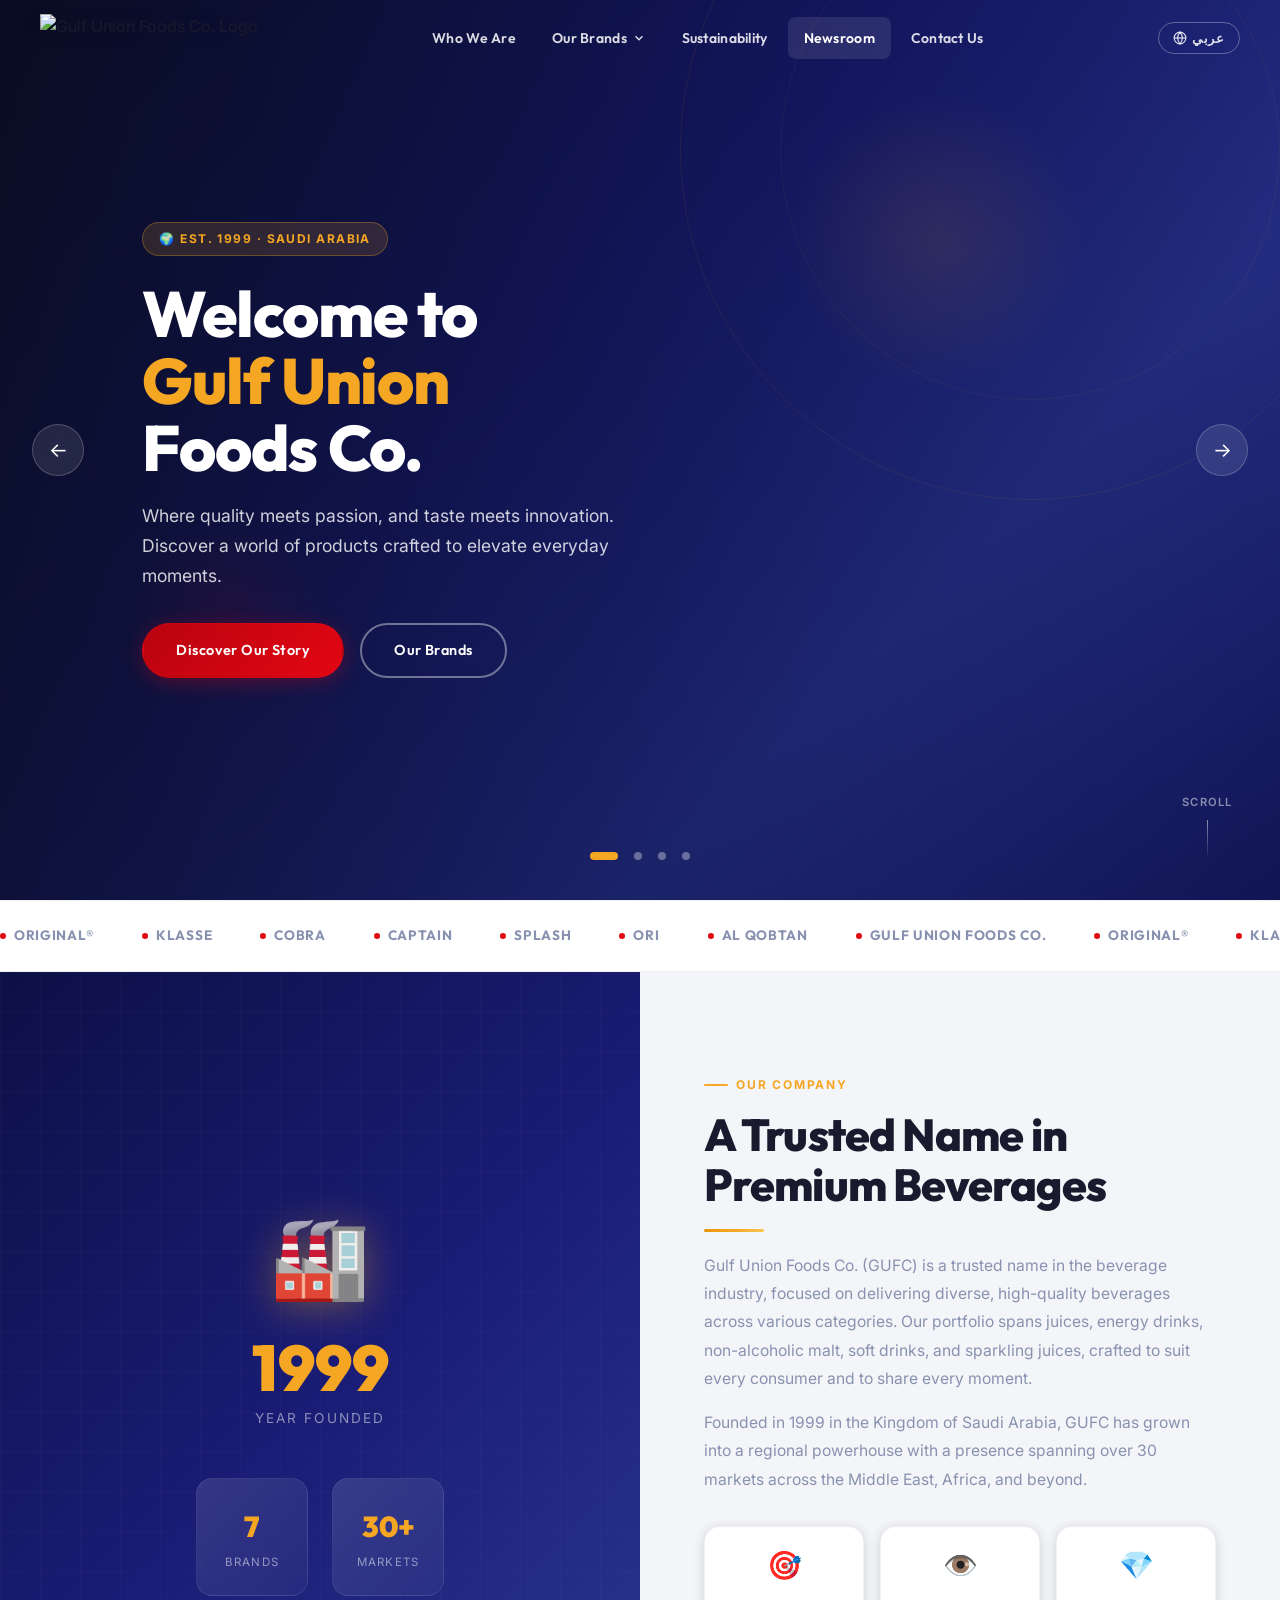
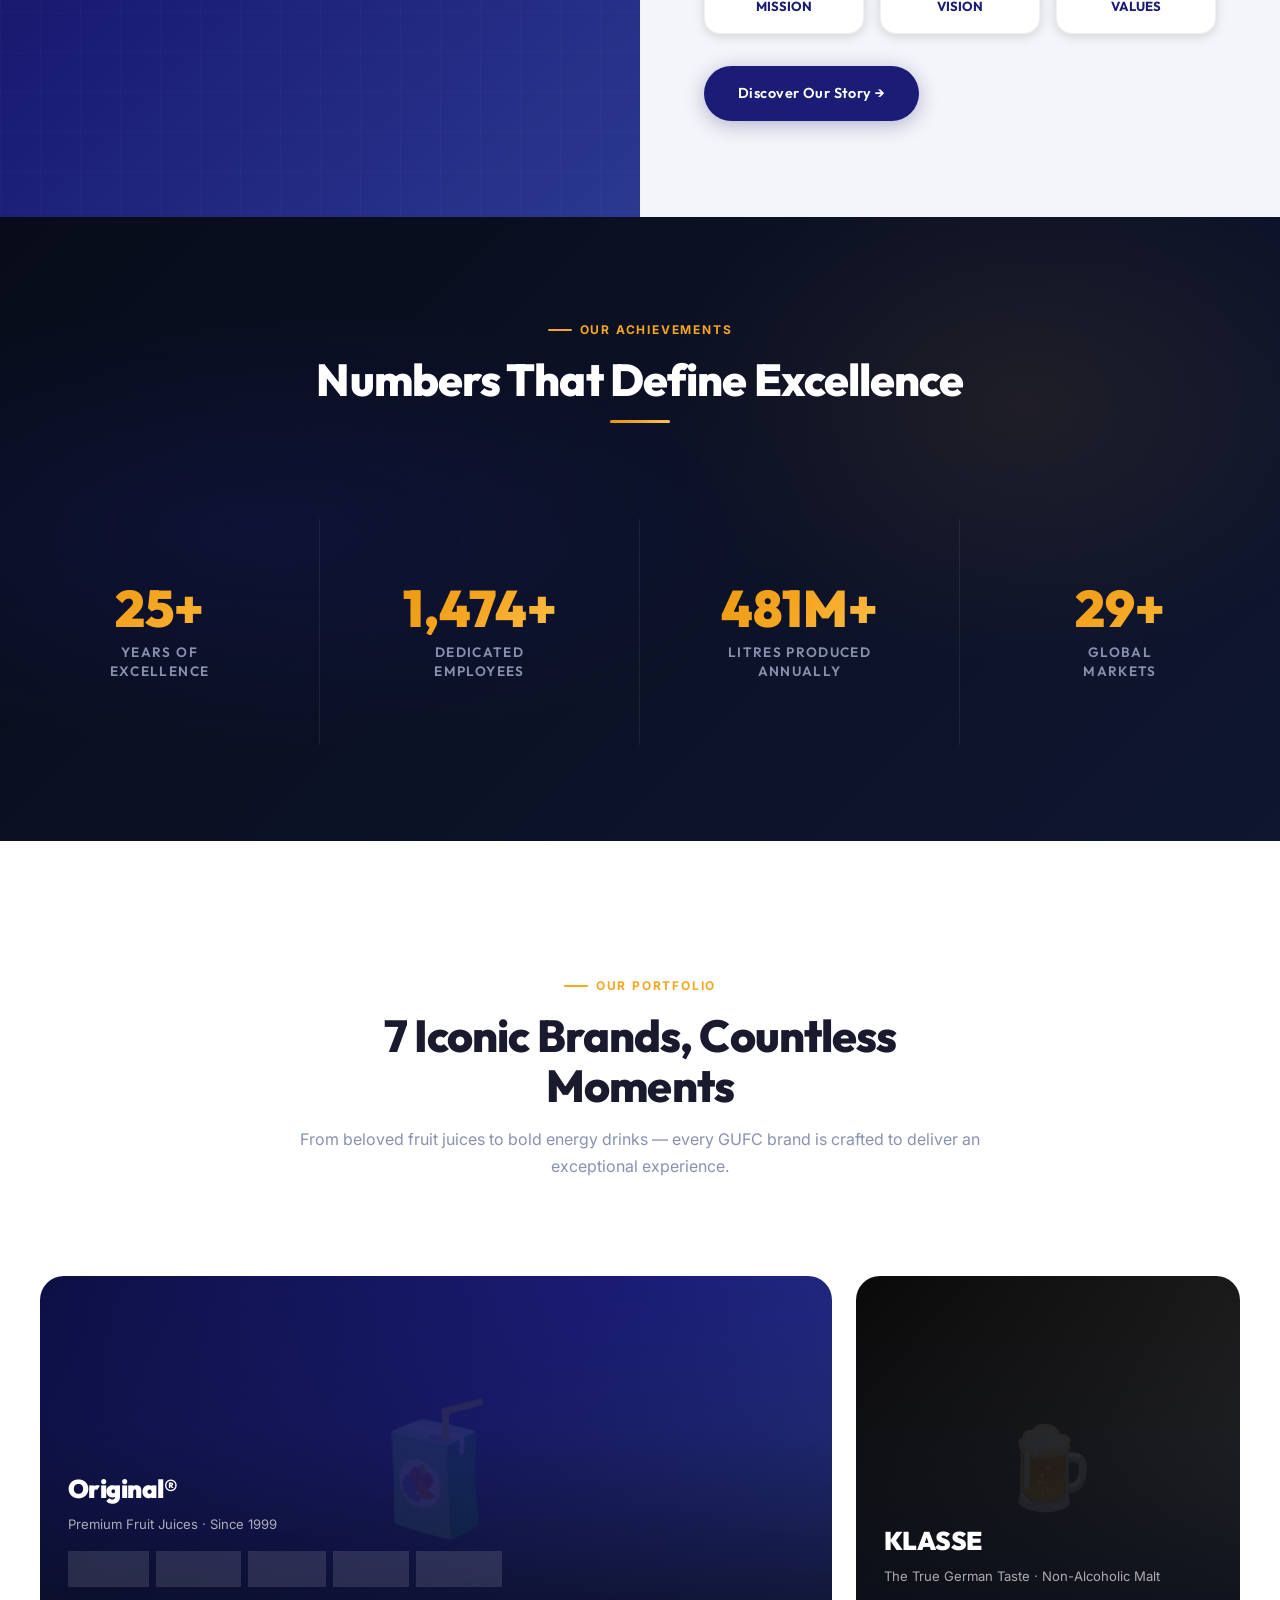
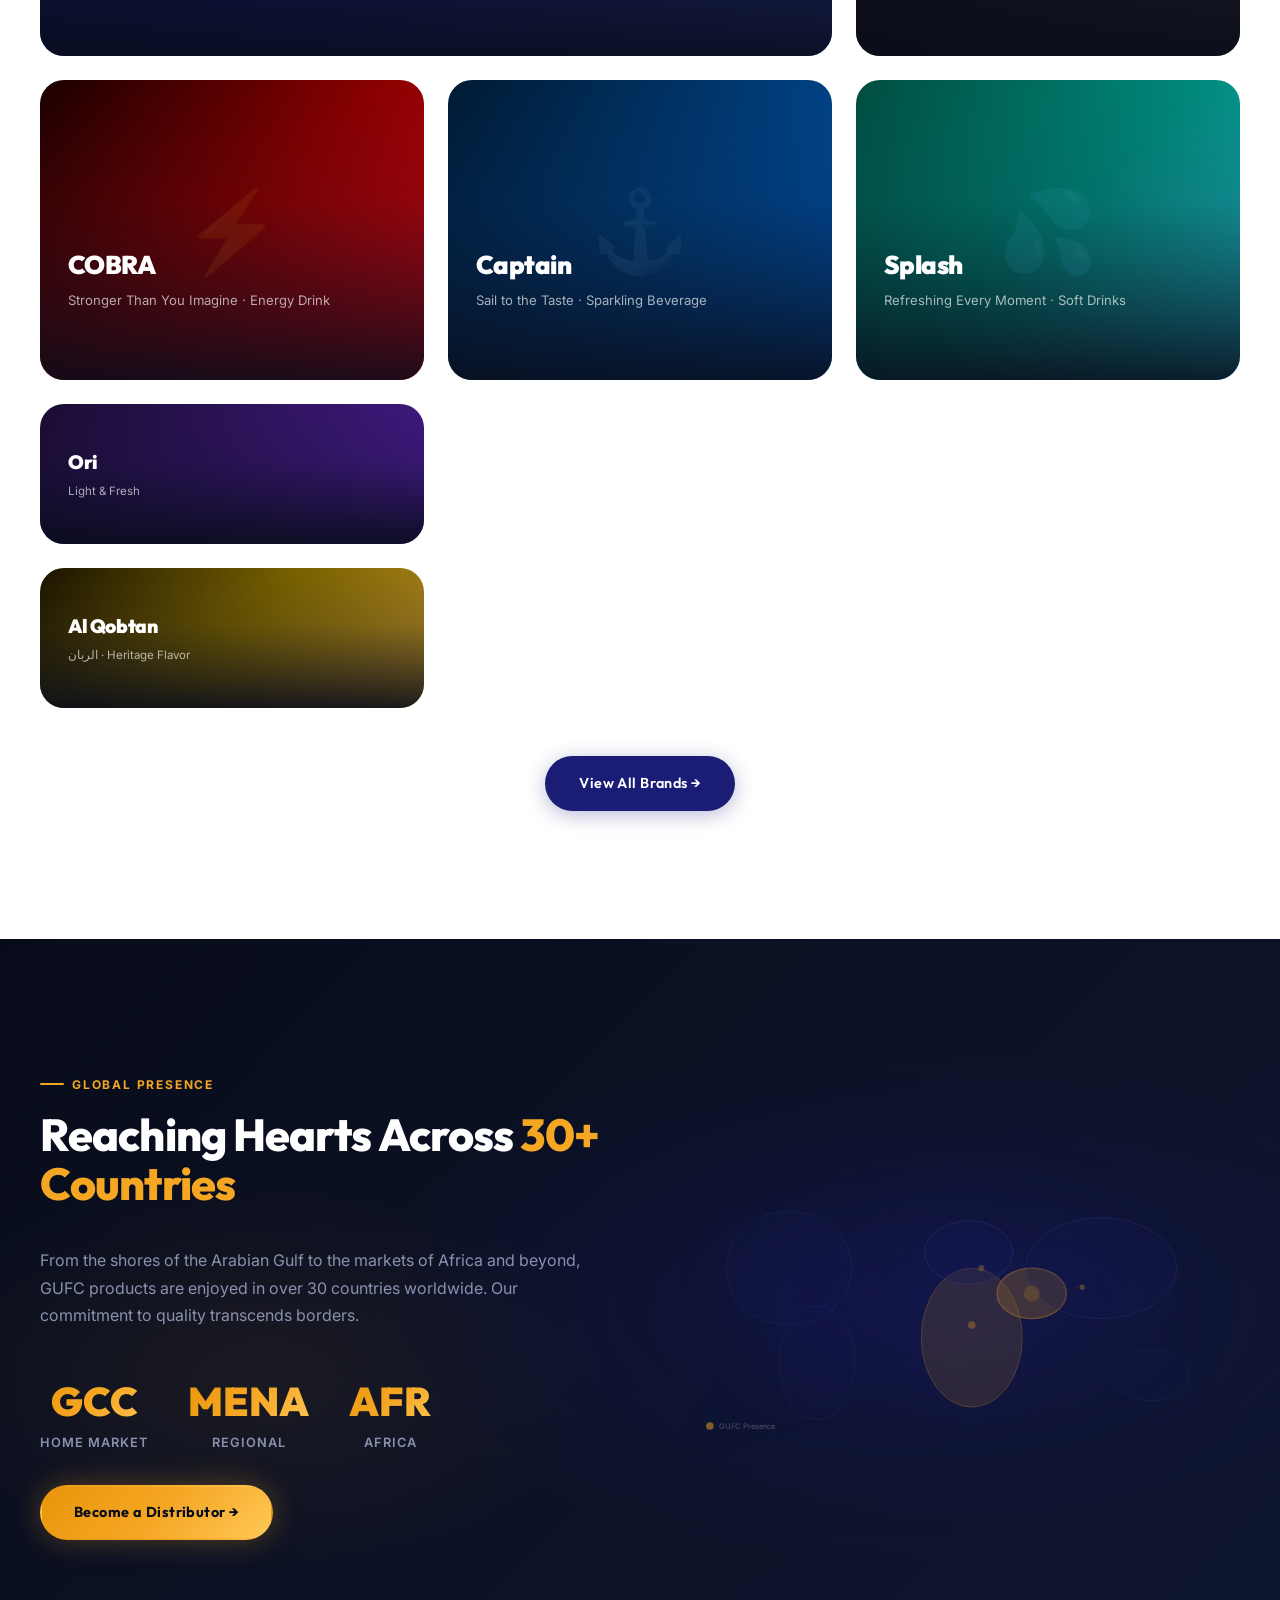
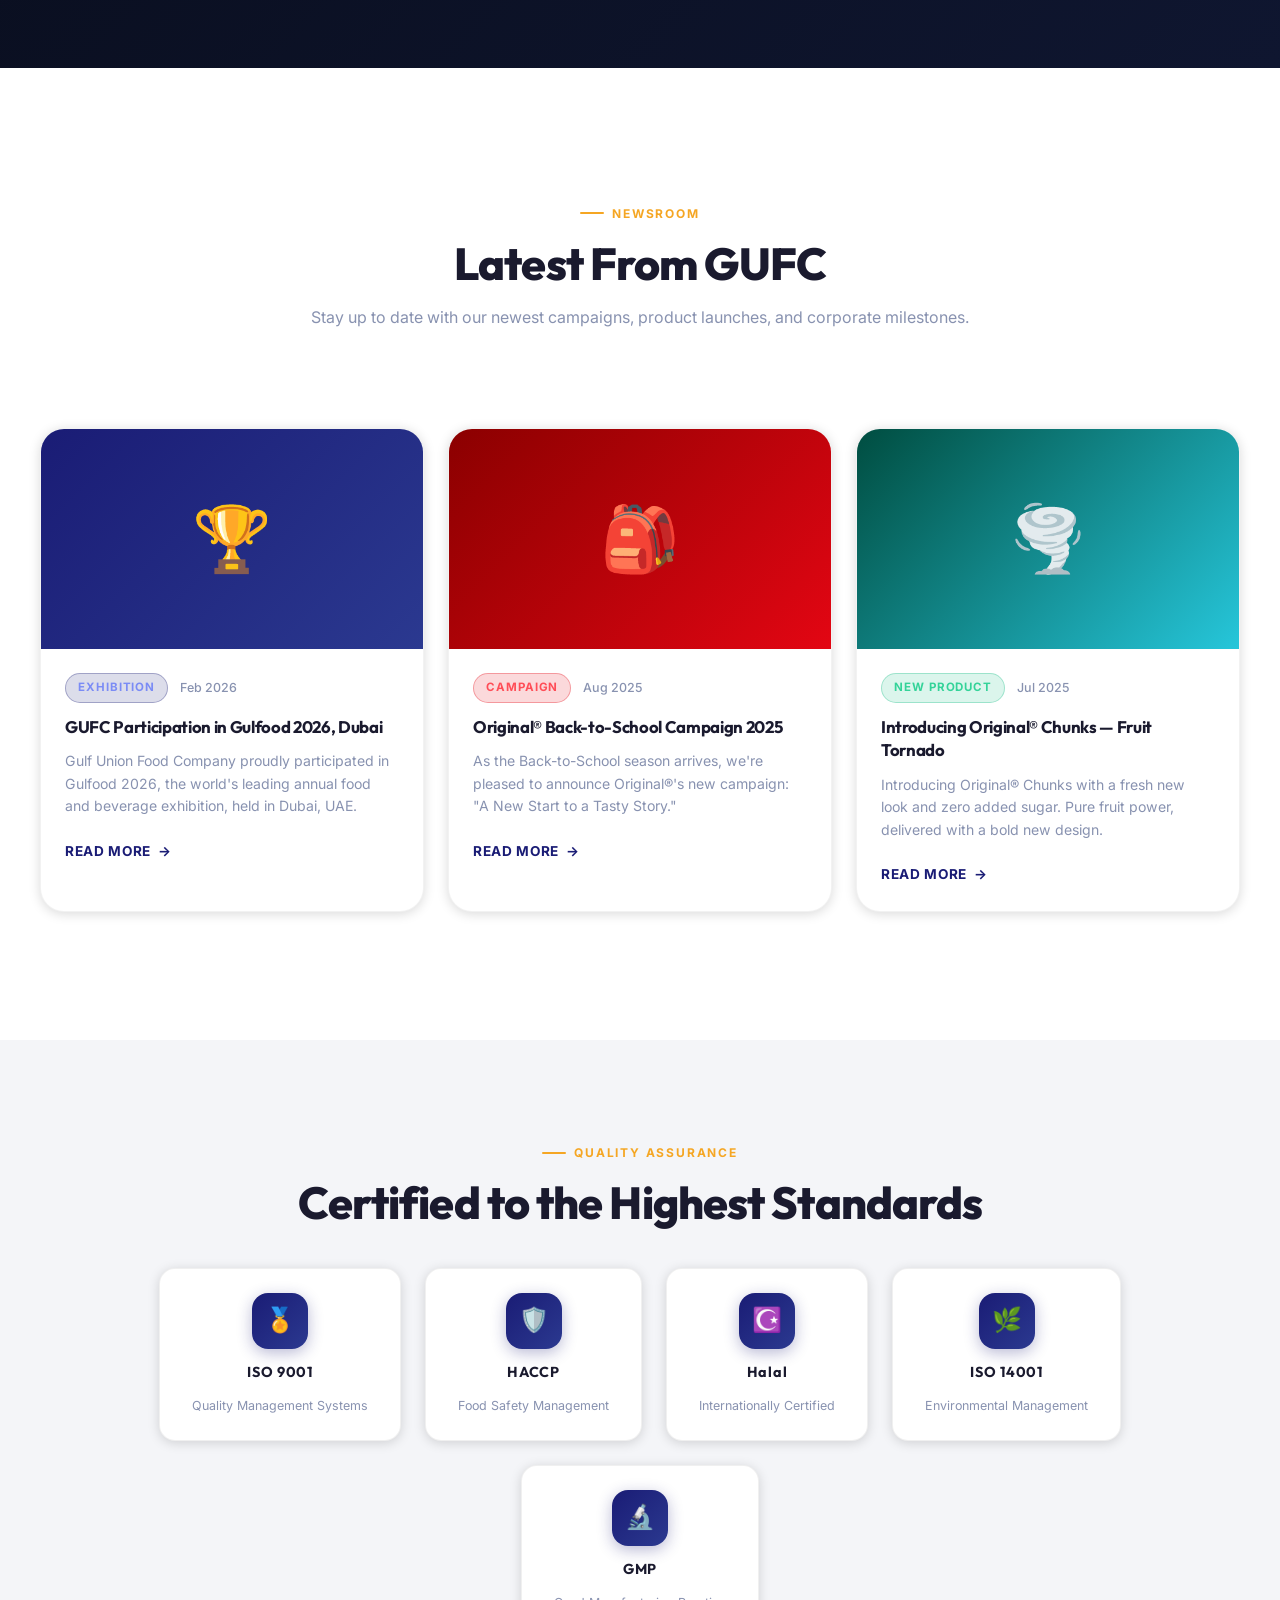
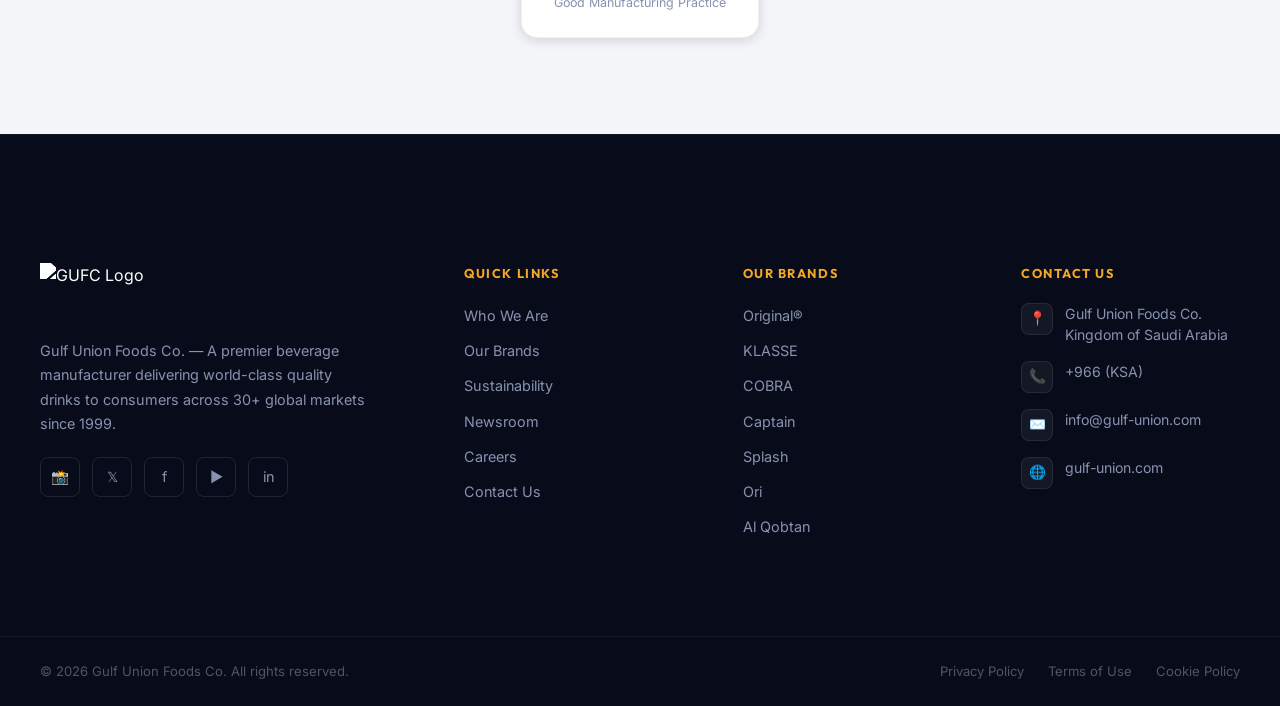
==== index.html @ 8e314ae6 "Initial commit: GUFC Website base" ====
<!DOCTYPE html>
<html lang="en" dir="ltr">
<head>
  <meta charset="UTF-8" />
  <meta name="viewport" content="width=device-width, initial-scale=1.0" />
  <title>Gulf Union Foods Co. | Premium Beverages Since 1999</title>
  <meta name="description" content="Gulf Union Foods Co. (GUFC) — A premier beverage manufacturer delivering world-class juices, energy drinks, malt beverages and sparkling drinks across the GCC and beyond." />
  <meta name="keywords" content="Gulf Union Foods, GUFC, Original juice, KLASSE malt, COBRA energy drink, Captain, Splash, Saudi Arabia beverages" />
  <meta property="og:title" content="Gulf Union Foods Co." />
  <meta property="og:description" content="Where quality meets passion, and taste meets innovation." />
  <meta property="og:image" content="https://gulf-union.com/images/logo.png" />
  <meta property="og:type" content="website" />
  <link rel="icon" href="https://gulf-union.com/images/fav.ico" />
  <link rel="stylesheet" href="styles.css" />
  <style>
    /* ── Homepage-specific overrides ── */
    .hero-slider { height: 100vh; min-height: 600px; }

    /* About teaser */
    .about-teaser {
      display: grid;
      grid-template-columns: 1fr 1fr;
      gap: 0;
      min-height: 580px;
    }
    .about-teaser-visual {
      background: var(--g-hero);
      position: relative;
      overflow: hidden;
      display: flex;
      align-items: center;
      justify-content: center;
    }
    .about-teaser-visual img {
      width: 100%;
      height: 100%;
      object-fit: cover;
      opacity: 0.35;
      position: absolute;
      inset: 0;
    }
    .about-teaser-visual-inner {
      position: relative;
      z-index: 2;
      padding: var(--sp-2xl);
      text-align: center;
    }
    .about-teaser-content {
      background: var(--c-off-white);
      display: flex;
      flex-direction: column;
      justify-content: center;
      padding: var(--sp-2xl) var(--sp-xl);
    }

    /* Brands showcase grid */
    .brands-home-grid {
      display: grid;
      grid-template-columns: repeat(3, 1fr);
      grid-template-rows: auto auto;
      gap: 1.5rem;
    }
    .brand-home-card {
      position: relative;
      border-radius: var(--r-lg);
      overflow: hidden;
      min-height: 300px;
      display: flex;
      align-items: flex-end;
      cursor: pointer;
      transition: var(--t-base);
    }
    .brand-home-card:first-child {
      grid-column: span 2;
      min-height: 380px;
    }
    .brand-home-card:hover { transform: scale(1.02); }
    .brand-home-card-bg {
      position: absolute;
      inset: 0;
      background-size: cover;
      background-position: center;
      transition: transform 0.8s ease;
    }
    .brand-home-card:hover .brand-home-card-bg { transform: scale(1.08); }
    .brand-home-card-overlay {
      position: absolute;
      inset: 0;
      background: linear-gradient(to top, rgba(8,12,26,0.9) 0%, rgba(8,12,26,0.2) 60%, transparent 100%);
    }
    .brand-home-card-content {
      position: relative;
      z-index: 2;
      padding: 1.75rem;
    }
    .brand-home-card-name {
      font-family: 'Outfit', sans-serif;
      font-size: 1.6rem;
      font-weight: 900;
      color: var(--c-white);
      letter-spacing: -0.02em;
      margin-bottom: 0.25rem;
    }
    .brand-home-card-tag {
      font-size: 0.82rem;
      color: rgba(255,255,255,0.65);
      margin-bottom: 1rem;
    }
    .brand-home-card-link {
      display: inline-flex;
      align-items: center;
      gap: 0.4rem;
      font-size: 0.78rem;
      font-weight: 700;
      letter-spacing: 0.08em;
      text-transform: uppercase;
      color: var(--c-gold);
      opacity: 0;
      transform: translateY(6px);
      transition: var(--t-base);
    }
    .brand-home-card:hover .brand-home-card-link {
      opacity: 1;
      transform: translateY(0);
    }

    /* Global reach section */
    .reach-section {
      background: var(--g-dark);
      position: relative;
      overflow: hidden;
    }
    .reach-section::before {
      content: '';
      position: absolute;
      inset: 0;
      background:
        radial-gradient(ellipse 60% 50% at 70% 50%, rgba(26,28,117,0.3) 0%, transparent 70%),
        radial-gradient(ellipse 40% 40% at 20% 60%, rgba(245,166,35,0.07) 0%, transparent 70%);
    }
    .reach-map-svg {
      width: 100%;
      max-width: 900px;
      opacity: 0.5;
      filter: drop-shadow(0 0 20px rgba(26,28,117,0.5));
    }
    .reach-stats {
      display: flex;
      gap: 2.5rem;
      flex-wrap: wrap;
    }
    .reach-stat { text-align: center; }
    .reach-stat-num {
      font-family: 'Outfit', sans-serif;
      font-size: 2.5rem;
      font-weight: 900;
      background: var(--g-gold);
      -webkit-background-clip: text;
      -webkit-text-fill-color: transparent;
      background-clip: text;
    }
    .reach-stat-label {
      font-size: 0.8rem;
      font-weight: 600;
      letter-spacing: 0.08em;
      text-transform: uppercase;
      color: var(--c-muted);
    }

    @media (max-width: 900px) {
      .about-teaser { grid-template-columns: 1fr; }
      .brands-home-grid { grid-template-columns: 1fr 1fr; }
      .brand-home-card:first-child { grid-column: span 2; }
    }
    @media (max-width: 600px) {
      .brands-home-grid { grid-template-columns: 1fr; }
      .brand-home-card:first-child { grid-column: span 1; }
      .reach-stats { justify-content: center; gap: 1.5rem; }
    }
  </style>
</head>
<body>

<!-- ══════════════════════════════════════
     NAVBAR
══════════════════════════════════════ -->
<nav class="navbar transparent" role="navigation" aria-label="Main Navigation">
  <div class="navbar-inner">
    <!-- Logo -->
    <a href="index.html" class="nav-logo" aria-label="GUFC Home">
      <img src="https://gulf-union.com/images/logo.png" alt="Gulf Union Foods Co. Logo" />
    </a>

    <!-- Desktop Links -->
    <ul class="nav-links" role="menubar">
      <li class="nav-item" role="none">
        <a href="about.html" class="nav-link" role="menuitem"
           data-en="Who We Are" data-ar="من نحن">Who We Are</a>
      </li>
      <li class="nav-item" role="none">
        <a href="brands.html" class="nav-link" role="menuitem"
           data-en="Our Brands" data-ar="علاماتنا التجارية">
          Our Brands
          <svg viewBox="0 0 24 24" fill="none" stroke="currentColor" stroke-width="2.5"><polyline points="6 9 12 15 18 9"/></svg>
        </a>
        <div class="nav-dropdown" role="menu">
          <a href="original.html" role="menuitem">Original®</a>
          <a href="brands.html#klasse" role="menuitem">KLASSE</a>
          <a href="brands.html#cobra" role="menuitem">COBRA</a>
          <a href="brands.html#captain" role="menuitem">Captain</a>
          <a href="brands.html#splash" role="menuitem">Splash</a>
          <a href="brands.html#ori" role="menuitem">Ori</a>
          <a href="brands.html#alqobtan" role="menuitem">Al Qobtan</a>
        </div>
      </li>
      <li class="nav-item" role="none">
        <a href="about.html#sustainability" class="nav-link" role="menuitem"
           data-en="Sustainability" data-ar="الاستدامة">Sustainability</a>
      </li>
      <li class="nav-item" role="none">
        <a href="index.html#newsroom" class="nav-link" role="menuitem"
           data-en="Newsroom" data-ar="غرفة الأخبار">Newsroom</a>
      </li>
      <li class="nav-item" role="none">
        <a href="contact.html" class="nav-link" role="menuitem"
           data-en="Contact Us" data-ar="اتصل بنا">Contact Us</a>
      </li>
    </ul>

    <!-- Nav Actions -->
    <div class="nav-actions">
      <button class="lang-toggle" id="lang-toggle" aria-label="Toggle language">
        <svg width="14" height="14" viewBox="0 0 24 24" fill="none" stroke="currentColor" stroke-width="2">
          <circle cx="12" cy="12" r="10"/><line x1="2" y1="12" x2="22" y2="12"/>
          <path d="M12 2a15.3 15.3 0 0 1 4 10 15.3 15.3 0 0 1-4 10 15.3 15.3 0 0 1-4-10 15.3 15.3 0 0 1 4-10z"/>
        </svg>
        عربي
      </button>
      <button class="hamburger" id="hamburger" aria-label="Open menu" aria-expanded="false">
        <span></span><span></span><span></span>
      </button>
    </div>
  </div>
</nav>

<!-- Mobile Menu -->
<div class="mobile-overlay" id="mobile-overlay"></div>
<nav class="mobile-menu" id="mobile-menu" aria-label="Mobile Navigation">
  <a href="index.html" class="mobile-nav-link active" data-en="Home" data-ar="الرئيسية">Home</a>
  <a href="about.html" class="mobile-nav-link" data-en="Who We Are" data-ar="من نحن">Who We Are</a>
  <a href="brands.html" class="mobile-nav-link" data-en="Our Brands" data-ar="علاماتنا التجارية">Our Brands</a>
  <div class="mobile-sub-links">
    <a href="original.html">Original®</a>
    <a href="brands.html#klasse">KLASSE</a>
    <a href="brands.html#cobra">COBRA</a>
    <a href="brands.html#captain">Captain</a>
    <a href="brands.html#splash">Splash</a>
    <a href="brands.html#ori">Ori</a>
    <a href="brands.html#alqobtan">Al Qobtan</a>
  </div>
  <a href="about.html#sustainability" class="mobile-nav-link" data-en="Sustainability" data-ar="الاستدامة">Sustainability</a>
  <a href="index.html#newsroom" class="mobile-nav-link" data-en="Newsroom" data-ar="غرفة الأخبار">Newsroom</a>
  <a href="contact.html" class="mobile-nav-link" data-en="Contact Us" data-ar="اتصل بنا">Contact Us</a>
  <div style="margin-top:auto;padding-top:1.5rem;">
    <button class="lang-toggle" style="border-color:rgba(255,255,255,0.2);color:rgba(255,255,255,0.7);">
      <svg width="14" height="14" viewBox="0 0 24 24" fill="none" stroke="currentColor" stroke-width="2">
        <circle cx="12" cy="12" r="10"/><line x1="2" y1="12" x2="22" y2="12"/>
        <path d="M12 2a15.3 15.3 0 0 1 4 10 15.3 15.3 0 0 1-4 10 15.3 15.3 0 0 1-4-10 15.3 15.3 0 0 1 4-10z"/>
      </svg>
      عربي
    </button>
  </div>
</nav>

<!-- ══════════════════════════════════════
     HERO SLIDER
══════════════════════════════════════ -->
<section class="hero-slider" aria-label="Hero Slideshow">

  <!-- Slide 1 — Welcome -->
  <div class="slide active" aria-hidden="false">
    <div class="slide-bg" style="background-image: linear-gradient(135deg, #0d1045 0%, #1a1c75 40%, #2b3990 70%, #0d1045 100%);"></div>
    <div class="slide-overlay"></div>
    <!-- Decorative circles -->
    <div style="position:absolute;inset:0;overflow:hidden;pointer-events:none;">
      <div style="position:absolute;width:700px;height:700px;border-radius:50%;border:1px solid rgba(245,166,35,0.08);top:-200px;right:-100px;"></div>
      <div style="position:absolute;width:500px;height:500px;border-radius:50%;border:1px solid rgba(245,166,35,0.06);top:-100px;right:0px;"></div>
      <div style="position:absolute;width:300px;height:300px;border-radius:50%;background:radial-gradient(circle,rgba(245,166,35,0.1) 0%,transparent 70%);top:10%;right:15%;"></div>
      <div style="position:absolute;width:200px;height:200px;border-radius:50%;background:radial-gradient(circle,rgba(227,6,19,0.08) 0%,transparent 70%);bottom:20%;left:10%;"></div>
    </div>
    <div class="slide-content">
      <div class="slide-eyebrow">🌍 Est. 1999 · Saudi Arabia</div>
      <h1 class="slide-title" data-en="Welcome to<br><span class='highlight'>Gulf Union</span><br>Foods Co." data-ar="مرحباً بكم في<br><span class='highlight'>خليج الاتحاد</span><br>للأغذية">
        Welcome to<br><span class="highlight">Gulf Union</span><br>Foods Co.
      </h1>
      <p class="slide-desc" data-en="Where quality meets passion, and taste meets innovation. Discover a world of products crafted to elevate everyday moments." data-ar="حيث الجودة تلتقي بالشغف، والطعم يلتقي بالابتكار. اكتشف عالماً من المنتجات المصممة لتحسين لحظاتك اليومية.">
        Where quality meets passion, and taste meets innovation. Discover a world of products crafted to elevate everyday moments.
      </p>
      <div class="slide-actions">
        <a href="about.html" class="btn btn-primary" data-en="Discover Our Story" data-ar="اكتشف قصتنا">Discover Our Story</a>
        <a href="brands.html" class="btn btn-secondary" data-en="Our Brands" data-ar="علاماتنا">Our Brands</a>
      </div>
    </div>
  </div>

  <!-- Slide 2 — Original Campaign -->
  <div class="slide" aria-hidden="true">
    <div class="slide-bg" style="background: linear-gradient(135deg, #0a0a2e 0%, #1a1c75 30%, #8b0000 80%, #e30613 100%);"></div>
    <div class="slide-overlay" style="background: linear-gradient(105deg, rgba(8,12,26,0.8) 0%, rgba(139,0,0,0.4) 100%);"></div>
    <div style="position:absolute;inset:0;overflow:hidden;pointer-events:none;">
      <div style="position:absolute;width:600px;height:600px;border-radius:50%;background:radial-gradient(circle,rgba(227,6,19,0.15) 0%,transparent 70%);top:-100px;right:-50px;"></div>
    </div>
    <div class="slide-content">
      <div class="slide-eyebrow">🧃 New Campaign 2025</div>
      <h2 class="slide-title">
        Original<sup style="font-size:0.5em;top:-0.5em;position:relative;">®</sup><br>
        <span class="brand-red">Back-to-School</span><br>Campaign is Live!
      </h2>
      <p class="slide-desc">
        "A New Start to a Tasty Story" — Celebrate fresh beginnings with Original®'s iconic fruit juices, loved by families across the GCC.
      </p>
      <div class="slide-actions">
        <a href="original.html" class="btn btn-primary">Explore Original®</a>
        <a href="brands.html" class="btn btn-secondary">All Brands</a>
      </div>
    </div>
  </div>

  <!-- Slide 3 — Original Chunks -->
  <div class="slide" aria-hidden="true">
    <div class="slide-bg" style="background: linear-gradient(135deg, #0d2818 0%, #1a5c35 40%, #2d8653 70%, #f5a623 100%);"></div>
    <div class="slide-overlay" style="background: linear-gradient(105deg, rgba(8,26,16,0.85) 0%, rgba(13,40,24,0.6) 100%);"></div>
    <div style="position:absolute;inset:0;overflow:hidden;pointer-events:none;">
      <div style="position:absolute;width:500px;height:500px;border-radius:50%;background:radial-gradient(circle,rgba(245,166,35,0.12) 0%,transparent 70%);top:-50px;right:0;"></div>
    </div>
    <div class="slide-content">
      <div class="slide-eyebrow">🌪️ New Product Launch</div>
      <h2 class="slide-title">
        Original<sup style="font-size:0.5em;top:-0.5em;position:relative;">®</sup> Chunks<br>
        <span class="highlight">Fruit Tornado</span> 🌪️
      </h2>
      <p class="slide-desc">
        Introducing Original® Chunks with a bold fresh new look and zero added sugar. Pure fruit power in every sip.
      </p>
      <div class="slide-actions">
        <a href="original.html" class="btn btn-gold">Discover Chunks</a>
        <a href="about.html" class="btn btn-secondary">Our Story</a>
      </div>
    </div>
  </div>

  <!-- Slide 4 — Gulfood 2026 -->
  <div class="slide" aria-hidden="true">
    <div class="slide-bg" style="background: linear-gradient(135deg, #080c1a 0%, #0f1630 30%, #1a1c75 70%, #2b3990 100%);"></div>
    <div class="slide-overlay" style="background: linear-gradient(105deg, rgba(8,12,26,0.88) 0%, rgba(26,28,117,0.55) 100%);"></div>
    <div style="position:absolute;inset:0;overflow:hidden;pointer-events:none;">
      <div style="position:absolute;width:400px;height:400px;border-radius:50%;background:radial-gradient(circle,rgba(245,166,35,0.1) 0%,transparent 70%);bottom:0;right:10%;"></div>
    </div>
    <div class="slide-content">
      <div class="slide-eyebrow">🏆 Gulfood 2026 — Dubai</div>
      <h2 class="slide-title">
        GUFC at<br><span class="highlight">Gulfood 2026</span><br>Dubai, UAE
      </h2>
      <p class="slide-desc">
        Gulf Union Foods Co. proudly participated in Gulfood 2026 — the world's leading annual food & beverage exhibition, showcasing our full portfolio to global markets.
      </p>
      <div class="slide-actions">
        <a href="about.html" class="btn btn-primary">Learn More</a>
        <a href="contact.html" class="btn btn-secondary">Become a Distributor</a>
      </div>
    </div>
  </div>

  <!-- Slider Controls -->
  <button class="slider-nav slider-prev" id="slider-prev" aria-label="Previous slide">&#8592;</button>
  <button class="slider-nav slider-next" id="slider-next" aria-label="Next slide">&#8594;</button>

  <div class="slider-controls" role="tablist" aria-label="Slide indicators">
    <button class="slider-dot active" role="tab" aria-label="Slide 1"></button>
    <button class="slider-dot" role="tab" aria-label="Slide 2"></button>
    <button class="slider-dot" role="tab" aria-label="Slide 3"></button>
    <button class="slider-dot" role="tab" aria-label="Slide 4"></button>
  </div>

  <div class="scroll-indicator" aria-hidden="true">Scroll</div>
</section>

<!-- ══════════════════════════════════════
     BRAND STRIP (Marquee)
══════════════════════════════════════ -->
<div class="brand-strip" aria-hidden="true">
  <div class="brand-strip-track">
    <span class="brand-strip-item"><span class="dot"></span> Original®</span>
    <span class="brand-strip-item"><span class="dot"></span> KLASSE</span>
    <span class="brand-strip-item"><span class="dot"></span> COBRA</span>
    <span class="brand-strip-item"><span class="dot"></span> Captain</span>
    <span class="brand-strip-item"><span class="dot"></span> Splash</span>
    <span class="brand-strip-item"><span class="dot"></span> Ori</span>
    <span class="brand-strip-item"><span class="dot"></span> Al Qobtan</span>
    <span class="brand-strip-item"><span class="dot"></span> Gulf Union Foods Co.</span>
    <!-- Duplicate for seamless loop -->
    <span class="brand-strip-item"><span class="dot"></span> Original®</span>
    <span class="brand-strip-item"><span class="dot"></span> KLASSE</span>
    <span class="brand-strip-item"><span class="dot"></span> COBRA</span>
    <span class="brand-strip-item"><span class="dot"></span> Captain</span>
    <span class="brand-strip-item"><span class="dot"></span> Splash</span>
    <span class="brand-strip-item"><span class="dot"></span> Ori</span>
    <span class="brand-strip-item"><span class="dot"></span> Al Qobtan</span>
    <span class="brand-strip-item"><span class="dot"></span> Gulf Union Foods Co.</span>
  </div>
</div>

<!-- ══════════════════════════════════════
     ABOUT TEASER
══════════════════════════════════════ -->
<section class="about-teaser" aria-label="About Gulf Union Foods Co.">
  <!-- Visual side -->
  <div class="about-teaser-visual">
    <div style="position:absolute;inset:0;background:var(--g-hero);"></div>
    <div class="grid-overlay"></div>
    <div class="about-teaser-visual-inner">
      <div class="reveal">
        <div style="font-size:5rem;margin-bottom:1rem;filter:drop-shadow(0 4px 20px rgba(245,166,35,0.4));">🏭</div>
        <div style="font-family:'Outfit',sans-serif;font-size:4rem;font-weight:900;color:var(--c-gold);line-height:1;">1999</div>
        <div style="font-size:0.85rem;letter-spacing:0.15em;text-transform:uppercase;color:rgba(255,255,255,0.5);margin-top:0.5rem;">Year Founded</div>
      </div>
      <div style="display:grid;grid-template-columns:1fr 1fr;gap:1.5rem;margin-top:3rem;max-width:340px;">
        <div class="reveal delay-1 card-glass" style="padding:1.5rem;border-radius:var(--r-md);text-align:center;">
          <div style="font-family:'Outfit',sans-serif;font-size:1.8rem;font-weight:900;color:var(--c-gold);">7</div>
          <div style="font-size:0.72rem;letter-spacing:0.1em;text-transform:uppercase;color:rgba(255,255,255,0.5);margin-top:0.25rem;">Brands</div>
        </div>
        <div class="reveal delay-2 card-glass" style="padding:1.5rem;border-radius:var(--r-md);text-align:center;">
          <div style="font-family:'Outfit',sans-serif;font-size:1.8rem;font-weight:900;color:var(--c-gold);">30+</div>
          <div style="font-size:0.72rem;letter-spacing:0.1em;text-transform:uppercase;color:rgba(255,255,255,0.5);margin-top:0.25rem;">Markets</div>
        </div>
      </div>
    </div>
  </div>

  <!-- Content side -->
  <div class="about-teaser-content">
    <div style="max-width:520px;">
      <div class="section-eyebrow reveal">Our Company</div>
      <h2 class="section-title reveal delay-1" style="margin-bottom:1.25rem;">
        A Trusted Name in Premium Beverages
      </h2>
      <div class="divider-gold left reveal delay-2"></div>
      <p class="reveal delay-2" style="color:var(--c-muted);line-height:1.8;margin-top:1.25rem;font-size:0.98rem;">
        Gulf Union Foods Co. (GUFC) is a trusted name in the beverage industry, focused on delivering diverse, high-quality beverages across various categories. Our portfolio spans juices, energy drinks, non-alcoholic malt, soft drinks, and sparkling juices, crafted to suit every consumer and to share every moment.
      </p>
      <p class="reveal delay-3" style="color:var(--c-muted);line-height:1.8;margin-top:1rem;font-size:0.98rem;">
        Founded in 1999 in the Kingdom of Saudi Arabia, GUFC has grown into a regional powerhouse with a presence spanning over 30 markets across the Middle East, Africa, and beyond.
      </p>
      <div class="pillars-grid reveal delay-4" style="grid-template-columns:repeat(3,1fr);gap:1rem;margin-top:2rem;">
        <div style="text-align:center;padding:1rem;background:white;border-radius:var(--r-md);border:1px solid rgba(0,0,0,0.06);box-shadow:var(--shadow-sm);">
          <div style="font-size:1.75rem;margin-bottom:0.5rem;">🎯</div>
          <div style="font-family:'Outfit',sans-serif;font-size:0.82rem;font-weight:700;color:var(--c-blue);">MISSION</div>
        </div>
        <div style="text-align:center;padding:1rem;background:white;border-radius:var(--r-md);border:1px solid rgba(0,0,0,0.06);box-shadow:var(--shadow-sm);">
          <div style="font-size:1.75rem;margin-bottom:0.5rem;">👁️</div>
          <div style="font-family:'Outfit',sans-serif;font-size:0.82rem;font-weight:700;color:var(--c-blue);">VISION</div>
        </div>
        <div style="text-align:center;padding:1rem;background:white;border-radius:var(--r-md);border:1px solid rgba(0,0,0,0.06);box-shadow:var(--shadow-sm);">
          <div style="font-size:1.75rem;margin-bottom:0.5rem;">💎</div>
          <div style="font-family:'Outfit',sans-serif;font-size:0.82rem;font-weight:700;color:var(--c-blue);">VALUES</div>
        </div>
      </div>
      <div class="reveal delay-5" style="margin-top:2rem;">
        <a href="about.html" class="btn btn-blue">Discover Our Story →</a>
      </div>
    </div>
  </div>
</section>

<!-- ══════════════════════════════════════
     ACHIEVEMENTS COUNTER
══════════════════════════════════════ -->
<section class="achievements-section section-pad-sm" aria-label="Our Achievements">
  <div class="container">
    <div class="section-header reveal">
      <div class="section-eyebrow" style="justify-content:center;">Our Achievements</div>
      <h2 class="section-title light">Numbers That Define Excellence</h2>
      <div class="divider-gold"></div>
    </div>
  </div>
  <div class="achievements-grid" style="position:relative;z-index:1;">
    <div class="achievement-item reveal delay-1">
      <div class="achievement-num">
        <span data-counter="26" data-suffix="+" data-duration="2000">0</span>
      </div>
      <div class="achievement-label">Years of<br>Excellence</div>
    </div>
    <div class="achievement-item reveal delay-2">
      <div class="achievement-num">
        <span data-counter="1500" data-suffix="+" data-duration="2200">0</span>
      </div>
      <div class="achievement-label">Dedicated<br>Employees</div>
    </div>
    <div class="achievement-item reveal delay-3">
      <div class="achievement-num">
        <span data-counter="500" data-suffix="M+" data-duration="2500">0</span>
      </div>
      <div class="achievement-label">Litres Produced<br>Annually</div>
    </div>
    <div class="achievement-item reveal delay-4">
      <div class="achievement-num">
        <span data-counter="30" data-suffix="+" data-duration="1800">0</span>
      </div>
      <div class="achievement-label">Global<br>Markets</div>
    </div>
  </div>
</section>

<!-- ══════════════════════════════════════
     BRANDS SHOWCASE
══════════════════════════════════════ -->
<section class="section-pad" aria-label="Our Brands">
  <div class="container">
    <div class="section-header reveal">
      <div class="section-eyebrow" style="justify-content:center;">Our Portfolio</div>
      <h2 class="section-title">7 Iconic Brands, Countless Moments</h2>
      <p class="section-desc">From beloved fruit juices to bold energy drinks — every GUFC brand is crafted to deliver an exceptional experience.</p>
    </div>

    <div class="brands-home-grid">
      <!-- Original -->
      <a href="original.html" class="brand-home-card" aria-label="Explore Original brand">
        <div class="brand-home-card-bg" style="background: linear-gradient(135deg, #0d1045 0%, #1a1c75 50%, #2b3990 100%);"></div>
        <div class="brand-home-card-overlay"></div>
        <div style="position:absolute;top:50%;left:50%;transform:translate(-50%,-50%);font-size:8rem;opacity:0.08;pointer-events:none;">🧃</div>
        <div class="brand-home-card-content">
          <div class="brand-home-card-name">Original®</div>
          <div class="brand-home-card-tag">Premium Fruit Juices · Since 1999</div>
          <div style="display:flex;gap:0.5rem;flex-wrap:wrap;margin-bottom:1rem;">
            <span class="brand-product-pill">Mango</span>
            <span class="brand-product-pill">Orange</span>
            <span class="brand-product-pill">Guava</span>
            <span class="brand-product-pill">Mixed</span>
            <span class="brand-product-pill">Chunks</span>
          </div>
          <div class="brand-home-card-link">Explore Brand → </div>
        </div>
      </a>

      <!-- KLASSE -->
      <a href="brands.html#klasse" class="brand-home-card" aria-label="Explore KLASSE brand">
        <div class="brand-home-card-bg" style="background: linear-gradient(135deg, #0a0a0a 0%, #1a1a1a 50%, #2d2d2d 100%);"></div>
        <div class="brand-home-card-overlay"></div>
        <div style="position:absolute;top:50%;left:50%;transform:translate(-50%,-50%);font-size:5rem;opacity:0.08;pointer-events:none;">🍺</div>
        <div class="brand-home-card-content">
          <div class="brand-home-card-name">KLASSE</div>
          <div class="brand-home-card-tag">The True German Taste · Non-Alcoholic Malt</div>
          <div class="brand-home-card-link">Explore Brand →</div>
        </div>
      </a>

      <!-- COBRA -->
      <a href="brands.html#cobra" class="brand-home-card" aria-label="Explore COBRA brand">
        <div class="brand-home-card-bg" style="background: linear-gradient(135deg, #1a0000 0%, #8b0000 50%, #e30613 100%);"></div>
        <div class="brand-home-card-overlay"></div>
        <div style="position:absolute;top:50%;left:50%;transform:translate(-50%,-50%);font-size:5rem;opacity:0.08;pointer-events:none;">⚡</div>
        <div class="brand-home-card-content">
          <div class="brand-home-card-name">COBRA</div>
          <div class="brand-home-card-tag">Stronger Than You Imagine · Energy Drink</div>
          <div class="brand-home-card-link">Explore Brand →</div>
        </div>
      </a>

      <!-- Captain -->
      <a href="brands.html#captain" class="brand-home-card" aria-label="Explore Captain brand">
        <div class="brand-home-card-bg" style="background: linear-gradient(135deg, #001a33 0%, #003d7a 50%, #005cbf 100%);"></div>
        <div class="brand-home-card-overlay"></div>
        <div style="position:absolute;top:50%;left:50%;transform:translate(-50%,-50%);font-size:5rem;opacity:0.08;pointer-events:none;">⚓</div>
        <div class="brand-home-card-content">
          <div class="brand-home-card-name">Captain</div>
          <div class="brand-home-card-tag">Sail to the Taste · Sparkling Beverage</div>
          <div class="brand-home-card-link">Explore Brand →</div>
        </div>
      </a>

      <!-- Splash -->
      <a href="brands.html#splash" class="brand-home-card" aria-label="Explore Splash brand">
        <div class="brand-home-card-bg" style="background: linear-gradient(135deg, #004d40 0%, #00897b 50%, #26c6da 100%);"></div>
        <div class="brand-home-card-overlay"></div>
        <div style="position:absolute;top:50%;left:50%;transform:translate(-50%,-50%);font-size:5rem;opacity:0.08;pointer-events:none;">💦</div>
        <div class="brand-home-card-content">
          <div class="brand-home-card-name">Splash</div>
          <div class="brand-home-card-tag">Refreshing Every Moment · Soft Drinks</div>
          <div class="brand-home-card-link">Explore Brand →</div>
        </div>
      </a>

      <!-- Ori + Al Qobtan stacked -->
      <div style="display:flex;flex-direction:column;gap:1.5rem;">
        <a href="brands.html#ori" class="brand-home-card" style="min-height:140px;" aria-label="Explore Ori brand">
          <div class="brand-home-card-bg" style="background: linear-gradient(135deg, #1a0d33 0%, #4a1d96 100%);"></div>
          <div class="brand-home-card-overlay"></div>
          <div class="brand-home-card-content">
            <div class="brand-home-card-name" style="font-size:1.2rem;">Ori</div>
            <div class="brand-home-card-tag" style="font-size:0.72rem;">Light & Fresh</div>
          </div>
        </a>
        <a href="brands.html#alqobtan" class="brand-home-card" style="min-height:140px;" aria-label="Explore Al Qobtan brand">
          <div class="brand-home-card-bg" style="background: linear-gradient(135deg, #1a1400 0%, #7a6200 50%, #c4952a 100%);"></div>
          <div class="brand-home-card-overlay"></div>
          <div class="brand-home-card-content">
            <div class="brand-home-card-name" style="font-size:1.2rem;">Al Qobtan</div>
            <div class="brand-home-card-tag" style="font-size:0.72rem;">الربان · Heritage Flavor</div>
          </div>
        </a>
      </div>
    </div>

    <div class="text-center reveal" style="margin-top:3rem;">
      <a href="brands.html" class="btn btn-blue">View All Brands →</a>
    </div>
  </div>
</section>

<!-- ══════════════════════════════════════
     GLOBAL REACH
══════════════════════════════════════ -->
<section class="reach-section section-pad" aria-label="Global Reach">
  <div class="container" style="position:relative;z-index:1;">
    <div style="display:grid;grid-template-columns:1fr 1fr;gap:4rem;align-items:center;">
      <!-- Left: text -->
      <div>
        <div class="section-eyebrow reveal">Global Presence</div>
        <h2 class="section-title light reveal delay-1">Reaching Hearts Across <span style="color:var(--c-gold);">30+ Countries</span></h2>
        <div class="divider-gold left reveal delay-2"></div>
        <p class="section-desc reveal delay-2" style="margin-top:1.25rem;">
          From the shores of the Arabian Gulf to the markets of Africa and beyond, GUFC products are enjoyed in over 30 countries worldwide. Our commitment to quality transcends borders.
        </p>
        <div class="reach-stats reveal delay-3" style="margin-top:2.5rem;">
          <div class="reach-stat">
            <div class="reach-stat-num">GCC</div>
            <div class="reach-stat-label">Home Market</div>
          </div>
          <div class="reach-stat">
            <div class="reach-stat-num">MENA</div>
            <div class="reach-stat-label">Regional</div>
          </div>
          <div class="reach-stat">
            <div class="reach-stat-num">AFR</div>
            <div class="reach-stat-label">Africa</div>
          </div>
        </div>
        <div class="reveal delay-4" style="margin-top:2rem;">
          <a href="contact.html" class="btn btn-gold">Become a Distributor →</a>
        </div>
      </div>
      <!-- Right: SVG world map placeholder -->
      <div class="reveal-right" style="text-align:center;">
        <svg class="reach-map-svg" viewBox="0 0 900 500" xmlns="http://www.w3.org/2000/svg" aria-label="World map showing GUFC distribution reach">
          <!-- Simplified world map outlines -->
          <defs>
            <radialGradient id="mapGlow" cx="50%" cy="50%" r="50%">
              <stop offset="0%" stop-color="#1a1c75" stop-opacity="0.3"/>
              <stop offset="100%" stop-color="#1a1c75" stop-opacity="0"/>
            </radialGradient>
          </defs>
          <rect width="900" height="500" fill="url(#mapGlow)"/>
          <!-- Continents simplified -->
          <!-- Africa -->
          <ellipse cx="475" cy="310" rx="80" ry="110" fill="rgba(245,166,35,0.25)" stroke="rgba(245,166,35,0.5)" stroke-width="1.5"/>
          <!-- Middle East -->
          <ellipse cx="570" cy="240" rx="55" ry="40" fill="rgba(245,166,35,0.4)" stroke="rgba(245,166,35,0.8)" stroke-width="2"/>
          <!-- Europe -->
          <ellipse cx="470" cy="175" rx="70" ry="50" fill="rgba(26,28,117,0.3)" stroke="rgba(100,120,220,0.5)" stroke-width="1"/>
          <!-- Asia -->
          <ellipse cx="680" cy="200" rx="120" ry="80" fill="rgba(26,28,117,0.2)" stroke="rgba(100,120,220,0.4)" stroke-width="1"/>
          <!-- North America -->
          <ellipse cx="185" cy="200" rx="100" ry="90" fill="rgba(26,28,117,0.15)" stroke="rgba(100,120,220,0.3)" stroke-width="1"/>
          <!-- South America -->
          <ellipse cx="230" cy="350" rx="60" ry="90" fill="rgba(26,28,117,0.1)" stroke="rgba(100,120,220,0.25)" stroke-width="1"/>
          <!-- Australia -->
          <ellipse cx="760" cy="370" rx="60" ry="40" fill="rgba(26,28,117,0.1)" stroke="rgba(100,120,220,0.25)" stroke-width="1"/>
          <!-- Distribution points -->
          <circle cx="570" cy="240" r="8" fill="var(--c-gold)" opacity="0.9">
            <animate attributeName="r" values="8;14;8" dur="2s" repeatCount="indefinite"/>
            <animate attributeName="opacity" values="0.9;0.3;0.9" dur="2s" repeatCount="indefinite"/>
          </circle>
          <circle cx="475" cy="290" r="5" fill="var(--c-gold)" opacity="0.7">
            <animate attributeName="r" values="5;10;5" dur="2.5s" repeatCount="indefinite"/>
          </circle>
          <circle cx="490" cy="200" r="4" fill="var(--c-gold)" opacity="0.6">
            <animate attributeName="r" values="4;8;4" dur="3s" repeatCount="indefinite"/>
          </circle>
          <circle cx="650" cy="230" r="4" fill="var(--c-gold)" opacity="0.6">
            <animate attributeName="r" values="4;8;4" dur="2.8s" repeatCount="indefinite"/>
          </circle>
          <!-- Connecting lines from Middle East -->
          <line x1="570" y1="240" x2="475" y2="290" stroke="rgba(245,166,35,0.3)" stroke-width="1" stroke-dasharray="4 4"/>
          <line x1="570" y1="240" x2="490" y2="200" stroke="rgba(245,166,35,0.2)" stroke-width="1" stroke-dasharray="4 4"/>
          <line x1="570" y1="240" x2="650" y2="230" stroke="rgba(245,166,35,0.2)" stroke-width="1" stroke-dasharray="4 4"/>
          <!-- Legend -->
          <circle cx="60" cy="450" r="6" fill="var(--c-gold)"/>
          <text x="75" y="455" fill="rgba(255,255,255,0.5)" font-size="12" font-family="Inter">GUFC Presence</text>
        </svg>
      </div>
    </div>
  </div>
</section>

<!-- ══════════════════════════════════════
     NEWSROOM
══════════════════════════════════════ -->
<section class="section-pad" id="newsroom" aria-label="Latest News">
  <div class="container">
    <div class="section-header reveal">
      <div class="section-eyebrow" style="justify-content:center;">Newsroom</div>
      <h2 class="section-title">Latest From GUFC</h2>
      <p class="section-desc">Stay up to date with our newest campaigns, product launches, and corporate milestones.</p>
    </div>

    <div class="news-grid">
      <!-- News 1 -->
      <article class="news-card reveal delay-1">
        <div class="news-card-image" style="background:linear-gradient(135deg,#1a1c75,#2b3990);">
          <div style="width:100%;height:100%;display:flex;align-items:center;justify-content:center;font-size:4rem;">🏆</div>
        </div>
        <div class="news-card-body">
          <div class="news-card-meta">
            <span class="badge badge-blue">Exhibition</span>
            <span class="news-card-date">Feb 2026</span>
          </div>
          <h3 class="news-card-title">GUFC Participation in Gulfood 2026, Dubai</h3>
          <p class="news-card-excerpt">Gulf Union Food Company proudly participated in Gulfood 2026, the world's leading annual food and beverage exhibition, held in Dubai, UAE.</p>
          <span class="news-card-link">Read More <span>→</span></span>
        </div>
      </article>

      <!-- News 2 -->
      <article class="news-card reveal delay-2">
        <div class="news-card-image" style="background:linear-gradient(135deg,#8b0000,#e30613);">
          <div style="width:100%;height:100%;display:flex;align-items:center;justify-content:center;font-size:4rem;">🎒</div>
        </div>
        <div class="news-card-body">
          <div class="news-card-meta">
            <span class="badge badge-red">Campaign</span>
            <span class="news-card-date">Aug 2025</span>
          </div>
          <h3 class="news-card-title">Original® Back-to-School Campaign 2025</h3>
          <p class="news-card-excerpt">As the Back-to-School season arrives, we're pleased to announce Original®'s new campaign: "A New Start to a Tasty Story."</p>
          <span class="news-card-link">Read More <span>→</span></span>
        </div>
      </article>

      <!-- News 3 -->
      <article class="news-card reveal delay-3">
        <div class="news-card-image" style="background:linear-gradient(135deg,#004d40,#26c6da);">
          <div style="width:100%;height:100%;display:flex;align-items:center;justify-content:center;font-size:4rem;">🌪️</div>
        </div>
        <div class="news-card-body">
          <div class="news-card-meta">
            <span class="badge badge-green">New Product</span>
            <span class="news-card-date">Jul 2025</span>
          </div>
          <h3 class="news-card-title">Introducing Original® Chunks — Fruit Tornado</h3>
          <p class="news-card-excerpt">Introducing Original® Chunks with a fresh new look and zero added sugar. Pure fruit power, delivered with a bold new design.</p>
          <span class="news-card-link">Read More <span>→</span></span>
        </div>
      </article>
    </div>
  </div>
</section>

<!-- ══════════════════════════════════════
     QUALITY & CERTIFICATIONS
══════════════════════════════════════ -->
<section style="background:var(--c-off-white);padding:var(--sp-2xl) 0;" aria-label="Certifications">
  <div class="container text-center">
    <div class="section-eyebrow reveal" style="justify-content:center;">Quality Assurance</div>
    <h2 class="section-title reveal delay-1" style="margin-bottom:2.5rem;">Certified to the Highest Standards</h2>
    <div class="cert-grid">
      <div class="cert-card reveal delay-1">
        <div class="cert-icon">🏅</div>
        <div class="cert-name">ISO 9001</div>
        <div class="cert-desc">Quality Management Systems</div>
      </div>
      <div class="cert-card reveal delay-2">
        <div class="cert-icon">🛡️</div>
        <div class="cert-name">HACCP</div>
        <div class="cert-desc">Food Safety Management</div>
      </div>
      <div class="cert-card reveal delay-3">
        <div class="cert-icon">☪️</div>
        <div class="cert-name">Halal</div>
        <div class="cert-desc">Internationally Certified</div>
      </div>
      <div class="cert-card reveal delay-4">
        <div class="cert-icon">🌿</div>
        <div class="cert-name">ISO 14001</div>
        <div class="cert-desc">Environmental Management</div>
      </div>
      <div class="cert-card reveal delay-5">
        <div class="cert-icon">🔬</div>
        <div class="cert-name">GMP</div>
        <div class="cert-desc">Good Manufacturing Practice</div>
      </div>
    </div>
  </div>
</section>

<!-- ══════════════════════════════════════
     FOOTER
══════════════════════════════════════ -->
<footer class="footer" role="contentinfo">
  <div class="footer-main">
    <div class="container">
      <div class="footer-grid">
        <!-- Brand -->
        <div>
          <img src="https://gulf-union.com/images/logo.png" alt="GUFC Logo" style="height:56px;margin-bottom:1rem;filter:brightness(10);" />
          <p class="footer-brand-desc">
            Gulf Union Foods Co. — A premier beverage manufacturer delivering world-class quality drinks to consumers across 30+ global markets since 1999.
          </p>
          <div class="footer-socials">
            <a href="https://www.instagram.com/gulfunionfoods/" class="social-icon" aria-label="Instagram" target="_blank" rel="noopener">📸</a>
            <a href="https://twitter.com/GulfUnionFoods" class="social-icon" aria-label="Twitter/X" target="_blank" rel="noopener">𝕏</a>
            <a href="https://www.facebook.com/GulfUnionFoods" class="social-icon" aria-label="Facebook" target="_blank" rel="noopener">f</a>
            <a href="https://www.youtube.com/GulfUnionFoods" class="social-icon" aria-label="YouTube" target="_blank" rel="noopener">▶</a>
            <a href="https://www.linkedin.com/company/gulf-union-foods-co" class="social-icon" aria-label="LinkedIn" target="_blank" rel="noopener">in</a>
          </div>
        </div>

        <!-- Quick Links -->
        <div>
          <div class="footer-heading">Quick Links</div>
          <ul class="footer-links">
            <li><a href="about.html">Who We Are</a></li>
            <li><a href="brands.html">Our Brands</a></li>
            <li><a href="about.html#sustainability">Sustainability</a></li>
            <li><a href="index.html#newsroom">Newsroom</a></li>
            <li><a href="contact.html#careers">Careers</a></li>
            <li><a href="contact.html">Contact Us</a></li>
          </ul>
        </div>

        <!-- Our Brands -->
        <div>
          <div class="footer-heading">Our Brands</div>
          <ul class="footer-links">
            <li><a href="original.html">Original®</a></li>
            <li><a href="brands.html#klasse">KLASSE</a></li>
            <li><a href="brands.html#cobra">COBRA</a></li>
            <li><a href="brands.html#captain">Captain</a></li>
            <li><a href="brands.html#splash">Splash</a></li>
            <li><a href="brands.html#ori">Ori</a></li>
            <li><a href="brands.html#alqobtan">Al Qobtan</a></li>
          </ul>
        </div>

        <!-- Contact -->
        <div>
          <div class="footer-heading">Contact Us</div>
          <div class="footer-contact-item">
            <div class="footer-contact-icon">📍</div>
            <div class="footer-contact-text">Gulf Union Foods Co.<br>Kingdom of Saudi Arabia</div>
          </div>
          <div class="footer-contact-item">
            <div class="footer-contact-icon">📞</div>
            <div class="footer-contact-text"><a href="tel:+966">+966 (KSA)</a></div>
          </div>
          <div class="footer-contact-item">
            <div class="footer-contact-icon">✉️</div>
            <div class="footer-contact-text"><a href="mailto:info@gulf-union.com">info@gulf-union.com</a></div>
          </div>
          <div class="footer-contact-item">
            <div class="footer-contact-icon">🌐</div>
            <div class="footer-contact-text"><a href="https://gulf-union.com" target="_blank">gulf-union.com</a></div>
          </div>
        </div>
      </div>
    </div>
  </div>

  <div class="footer-bottom">
    <div class="container" style="display:flex;align-items:center;justify-content:space-between;flex-wrap:wrap;gap:1rem;">
      <p class="footer-copy">© 2026 Gulf Union Foods Co. All rights reserved.</p>
      <div class="footer-bottom-links">
        <a href="#">Privacy Policy</a>
        <a href="#">Terms of Use</a>
        <a href="#">Cookie Policy</a>
      </div>
    </div>
  </div>
</footer>

<script src="main.js"></script>
</body>
</html>
---- styles.css ----
/* ============================================================
   GUFC — Gulf Union Foods Co. | Global Design System
   ============================================================ */

/* --- Google Fonts --- */
@import url('https://fonts.googleapis.com/css2?family=Outfit:wght@200;300;400;500;600;700;800;900&family=Inter:wght@300;400;500;600;700&family=Tajawal:wght@200;300;400;500;700;800;900&family=Noto+Sans+Arabic:wght@300;400;500;600;700&display=swap');

/* --- CSS Custom Properties --- */
:root {
  /* Brand Colors */
  --c-navy:        #0d1045;
  --c-blue:        #1a1c75;
  --c-blue-mid:    #2b3990;
  --c-blue-light:  #3d52c4;
  --c-red:         #e30613;
  --c-red-dark:    #b8040f;
  --c-gold:        #f5a623;
  --c-gold-light:  #ffc857;
  --c-amber:       #f78d00;

  /* Neutrals */
  --c-dark:        #080c1a;
  --c-dark-2:      #0f1630;
  --c-dark-3:      #1a2040;
  --c-surface:     #141932;
  --c-border:      rgba(255,255,255,0.08);
  --c-white:       #ffffff;
  --c-off-white:   #f4f5f8;
  --c-muted:       #8892b0;
  --c-text:        #1a1a2e;

  /* Gradients */
  --g-hero:        linear-gradient(135deg, #0d1045 0%, #1a1c75 50%, #2b3990 100%);
  --g-dark:        linear-gradient(135deg, #080c1a 0%, #0f1630 100%);
  --g-red:         linear-gradient(135deg, #b8040f 0%, #e30613 100%);
  --g-gold:        linear-gradient(135deg, #e8950a 0%, #f5a623 50%, #ffc857 100%);
  --g-glass:       linear-gradient(135deg, rgba(255,255,255,0.12) 0%, rgba(255,255,255,0.04) 100%);
  --g-overlay:     linear-gradient(to bottom, rgba(8,12,26,0) 0%, rgba(8,12,26,0.85) 100%);

  /* Spacing */
  --sp-xs:  0.5rem;
  --sp-sm:  1rem;
  --sp-md:  1.5rem;
  --sp-lg:  2.5rem;
  --sp-xl:  4rem;
  --sp-2xl: 6rem;
  --sp-3xl: 8rem;

  /* Radius */
  --r-sm:  8px;
  --r-md:  16px;
  --r-lg:  24px;
  --r-xl:  32px;
  --r-full: 9999px;

  /* Shadows */
  --shadow-sm:  0 2px 12px rgba(0,0,0,0.15);
  --shadow-md:  0 8px 32px rgba(0,0,0,0.25);
  --shadow-lg:  0 20px 60px rgba(0,0,0,0.35);
  --shadow-glow-blue: 0 0 40px rgba(26,28,117,0.4);
  --shadow-glow-red:  0 0 40px rgba(227,6,19,0.35);
  --shadow-glow-gold: 0 0 30px rgba(245,166,35,0.3);

  /* Transitions */
  --t-fast:   0.15s ease;
  --t-base:   0.3s cubic-bezier(0.4, 0, 0.2, 1);
  --t-slow:   0.6s cubic-bezier(0.4, 0, 0.2, 1);
  --t-spring: 0.5s cubic-bezier(0.34, 1.56, 0.64, 1);
}

/* --- Reset & Base --- */
*, *::before, *::after {
  box-sizing: border-box;
  margin: 0;
  padding: 0;
}

html {
  scroll-behavior: smooth;
  font-size: 16px;
}

body {
  font-family: 'Inter', sans-serif;
  background-color: var(--c-white);
  color: var(--c-text);
  line-height: 1.6;
  overflow-x: hidden;
  -webkit-font-smoothing: antialiased;
}

/* RTL support */
[dir="rtl"] body {
  font-family: 'Tajawal', 'Noto Sans Arabic', sans-serif;
}

img { max-width: 100%; height: auto; display: block; }
a { text-decoration: none; color: inherit; }
button { cursor: pointer; border: none; background: none; font-family: inherit; }
ul { list-style: none; }

/* --- Typography Scale --- */
.font-display { font-family: 'Outfit', sans-serif; }

h1, h2, h3, h4, h5, h6 {
  font-family: 'Outfit', sans-serif;
  font-weight: 700;
  line-height: 1.15;
  letter-spacing: -0.02em;
}

.text-xs   { font-size: 0.75rem; }
.text-sm   { font-size: 0.875rem; }
.text-base { font-size: 1rem; }
.text-lg   { font-size: 1.125rem; }
.text-xl   { font-size: 1.25rem; }
.text-2xl  { font-size: 1.5rem; }
.text-3xl  { font-size: 1.875rem; }
.text-4xl  { font-size: 2.25rem; }
.text-5xl  { font-size: 3rem; }
.text-6xl  { font-size: 3.75rem; }
.text-7xl  { font-size: 4.5rem; }

/* --- Utilities --- */
.container {
  width: 100%;
  max-width: 1280px;
  margin: 0 auto;
  padding: 0 var(--sp-lg);
}

.container-wide {
  width: 100%;
  max-width: 1440px;
  margin: 0 auto;
  padding: 0 var(--sp-lg);
}

.section-pad { padding: var(--sp-3xl) 0; }
.section-pad-sm { padding: var(--sp-2xl) 0; }

.text-center { text-align: center; }
.text-left   { text-align: left; }
.text-right  { text-align: right; }

.flex       { display: flex; }
.flex-col   { flex-direction: column; }
.items-center { align-items: center; }
.justify-center { justify-content: center; }
.justify-between { justify-content: space-between; }
.gap-sm     { gap: var(--sp-sm); }
.gap-md     { gap: var(--sp-md); }
.gap-lg     { gap: var(--sp-lg); }

.grid      { display: grid; }

.relative  { position: relative; }
.overflow-hidden { overflow: hidden; }

/* --- Section Label --- */
.section-eyebrow {
  display: inline-flex;
  align-items: center;
  gap: 0.5rem;
  font-size: 0.75rem;
  font-weight: 700;
  letter-spacing: 0.15em;
  text-transform: uppercase;
  color: var(--c-gold);
  margin-bottom: 1rem;
}

.section-eyebrow::before {
  content: '';
  display: block;
  width: 24px;
  height: 2px;
  background: var(--c-gold);
  border-radius: 2px;
}

/* --- Buttons --- */
.btn {
  display: inline-flex;
  align-items: center;
  gap: 0.5rem;
  padding: 0.875rem 2rem;
  border-radius: var(--r-full);
  font-family: 'Outfit', sans-serif;
  font-weight: 600;
  font-size: 0.9rem;
  letter-spacing: 0.03em;
  transition: var(--t-base);
  cursor: pointer;
  border: 2px solid transparent;
  white-space: nowrap;
}

.btn-primary {
  background: var(--g-red);
  color: var(--c-white);
  box-shadow: 0 4px 20px rgba(227,6,19,0.3);
}

.btn-primary:hover {
  transform: translateY(-2px);
  box-shadow: 0 8px 30px rgba(227,6,19,0.45);
}

.btn-secondary {
  background: transparent;
  color: var(--c-white);
  border-color: rgba(255,255,255,0.4);
  backdrop-filter: blur(8px);
}

.btn-secondary:hover {
  background: rgba(255,255,255,0.12);
  border-color: rgba(255,255,255,0.7);
  transform: translateY(-2px);
}

.btn-blue {
  background: var(--c-blue);
  color: var(--c-white);
  box-shadow: 0 4px 20px rgba(26,28,117,0.3);
}

.btn-blue:hover {
  background: var(--c-blue-mid);
  transform: translateY(-2px);
  box-shadow: 0 8px 30px rgba(26,28,117,0.45);
}

.btn-gold {
  background: var(--g-gold);
  color: var(--c-dark);
  font-weight: 700;
  box-shadow: var(--shadow-glow-gold);
}

.btn-gold:hover {
  transform: translateY(-2px);
  box-shadow: 0 8px 30px rgba(245,166,35,0.5);
}

.btn-outline-white {
  border: 2px solid rgba(255,255,255,0.6);
  color: var(--c-white);
  background: transparent;
}

.btn-outline-white:hover {
  background: var(--c-white);
  color: var(--c-blue);
}

.btn svg, .btn .btn-icon { width: 18px; height: 18px; }

/* --- Cards --- */
.card {
  background: var(--c-white);
  border-radius: var(--r-lg);
  overflow: hidden;
  box-shadow: var(--shadow-md);
  transition: var(--t-base);
}

.card:hover {
  transform: translateY(-6px);
  box-shadow: var(--shadow-lg);
}

.card-dark {
  background: var(--c-surface);
  border: 1px solid var(--c-border);
  color: var(--c-white);
}

.card-glass {
  background: var(--g-glass);
  border: 1px solid var(--c-border);
  backdrop-filter: blur(20px);
  -webkit-backdrop-filter: blur(20px);
  color: var(--c-white);
}

/* --- Badge --- */
.badge {
  display: inline-flex;
  align-items: center;
  padding: 0.3rem 0.75rem;
  border-radius: var(--r-full);
  font-size: 0.72rem;
  font-weight: 700;
  letter-spacing: 0.08em;
  text-transform: uppercase;
}

.badge-red   { background: rgba(227,6,19,0.15);   color: #ff4d57; border: 1px solid rgba(227,6,19,0.3); }
.badge-blue  { background: rgba(26,28,117,0.15);  color: #7b8cf5; border: 1px solid rgba(26,28,117,0.3); }
.badge-gold  { background: rgba(245,166,35,0.15); color: #f5a623; border: 1px solid rgba(245,166,35,0.3); }
.badge-green { background: rgba(16,185,129,0.15); color: #34d399; border: 1px solid rgba(16,185,129,0.3); }

/* ============================================================
   NAVIGATION
   ============================================================ */
.navbar {
  position: fixed;
  top: 0;
  left: 0;
  right: 0;
  z-index: 1000;
  padding: 0 var(--sp-lg);
  transition: all 0.4s cubic-bezier(0.4, 0, 0.2, 1);
}

.navbar.transparent {
  background: transparent;
}

.navbar.scrolled {
  background: rgba(8, 12, 26, 0.92);
  backdrop-filter: blur(20px);
  -webkit-backdrop-filter: blur(20px);
  border-bottom: 1px solid var(--c-border);
  box-shadow: 0 4px 30px rgba(0,0,0,0.3);
}

.navbar.light-nav {
  background: var(--c-white);
  border-bottom: 1px solid rgba(0,0,0,0.08);
  box-shadow: 0 2px 20px rgba(0,0,0,0.08);
}

.navbar.light-nav.scrolled {
  background: rgba(255,255,255,0.95);
}

.navbar-inner {
  display: flex;
  align-items: center;
  justify-content: space-between;
  max-width: 1280px;
  margin: 0 auto;
  height: 76px;
}

/* Logo */
.nav-logo {
  display: flex;
  align-items: center;
  gap: 0.75rem;
  z-index: 10;
}

.nav-logo img {
  height: 48px;
  width: auto;
  filter: drop-shadow(0 2px 8px rgba(0,0,0,0.2));
  transition: var(--t-base);
}

.nav-logo img:hover { transform: scale(1.05); }

/* Desktop nav links */
.nav-links {
  display: flex;
  align-items: center;
  gap: 0.25rem;
}

.nav-item {
  position: relative;
}

.nav-link {
  display: flex;
  align-items: center;
  gap: 0.3rem;
  padding: 0.6rem 1rem;
  border-radius: var(--r-sm);
  font-family: 'Outfit', sans-serif;
  font-weight: 600;
  font-size: 0.875rem;
  letter-spacing: 0.02em;
  color: rgba(255,255,255,0.85);
  transition: var(--t-fast);
  white-space: nowrap;
}

.nav-link:hover,
.nav-link.active {
  color: var(--c-white);
  background: rgba(255,255,255,0.1);
}

.navbar.light-nav .nav-link {
  color: var(--c-text);
}

.navbar.light-nav .nav-link:hover,
.navbar.light-nav .nav-link.active {
  color: var(--c-blue);
  background: rgba(26,28,117,0.06);
}

.nav-link svg {
  width: 14px;
  height: 14px;
  transition: transform var(--t-fast);
}

.nav-item:hover .nav-link svg { transform: rotate(180deg); }

/* Dropdown */
.nav-dropdown {
  position: absolute;
  top: calc(100% + 8px);
  left: 50%;
  transform: translateX(-50%) translateY(-8px);
  min-width: 200px;
  background: rgba(8,12,26,0.95);
  backdrop-filter: blur(20px);
  border: 1px solid var(--c-border);
  border-radius: var(--r-md);
  padding: 0.5rem;
  opacity: 0;
  visibility: hidden;
  transition: all 0.25s cubic-bezier(0.4, 0, 0.2, 1);
  box-shadow: var(--shadow-lg);
}

.nav-item:hover .nav-dropdown {
  opacity: 1;
  visibility: visible;
  transform: translateX(-50%) translateY(0);
}

.nav-dropdown a {
  display: block;
  padding: 0.6rem 1rem;
  border-radius: var(--r-sm);
  font-size: 0.875rem;
  font-weight: 500;
  color: rgba(255,255,255,0.8);
  transition: var(--t-fast);
}

.nav-dropdown a:hover {
  background: rgba(255,255,255,0.1);
  color: var(--c-white);
  padding-left: 1.25rem;
}

/* Nav actions */
.nav-actions {
  display: flex;
  align-items: center;
  gap: 0.75rem;
}

.lang-toggle {
  display: flex;
  align-items: center;
  gap: 0.3rem;
  padding: 0.45rem 0.9rem;
  border-radius: var(--r-full);
  border: 1.5px solid rgba(255,255,255,0.3);
  color: rgba(255,255,255,0.85);
  font-family: 'Outfit', sans-serif;
  font-size: 0.8rem;
  font-weight: 600;
  letter-spacing: 0.05em;
  transition: var(--t-base);
  cursor: pointer;
  background: transparent;
}

.lang-toggle:hover {
  background: rgba(255,255,255,0.12);
  border-color: rgba(255,255,255,0.6);
  color: var(--c-white);
}

.navbar.light-nav .lang-toggle {
  border-color: rgba(0,0,0,0.2);
  color: var(--c-text);
}

.navbar.light-nav .lang-toggle:hover {
  background: rgba(26,28,117,0.06);
  border-color: var(--c-blue);
  color: var(--c-blue);
}

/* Hamburger */
.hamburger {
  display: none;
  flex-direction: column;
  justify-content: center;
  gap: 5px;
  width: 40px;
  height: 40px;
  padding: 8px;
  border-radius: var(--r-sm);
  cursor: pointer;
  transition: var(--t-base);
  background: rgba(255,255,255,0.1);
  border: 1px solid rgba(255,255,255,0.15);
}

.hamburger:hover { background: rgba(255,255,255,0.18); }

.hamburger span {
  display: block;
  height: 2px;
  background: var(--c-white);
  border-radius: 2px;
  transition: var(--t-base);
}

.hamburger.open span:nth-child(1) { transform: translateY(7px) rotate(45deg); }
.hamburger.open span:nth-child(2) { opacity: 0; transform: scaleX(0); }
.hamburger.open span:nth-child(3) { transform: translateY(-7px) rotate(-45deg); }

.navbar.light-nav .hamburger {
  background: rgba(0,0,0,0.05);
  border-color: rgba(0,0,0,0.1);
}

.navbar.light-nav .hamburger span { background: var(--c-text); }

/* Mobile drawer */
.mobile-menu {
  position: fixed;
  top: 0;
  right: -100%;
  width: min(400px, 90vw);
  height: 100vh;
  background: var(--c-dark-2);
  border-left: 1px solid var(--c-border);
  z-index: 999;
  display: flex;
  flex-direction: column;
  padding: 5rem 2rem 2rem;
  gap: 0.5rem;
  transition: right 0.4s cubic-bezier(0.4, 0, 0.2, 1);
  overflow-y: auto;
}

.mobile-menu.open { right: 0; }

.mobile-overlay {
  position: fixed;
  inset: 0;
  background: rgba(0,0,0,0.6);
  backdrop-filter: blur(4px);
  z-index: 998;
  opacity: 0;
  visibility: hidden;
  transition: var(--t-base);
}

.mobile-overlay.open { opacity: 1; visibility: visible; }

.mobile-nav-link {
  display: block;
  padding: 0.9rem 1rem;
  border-radius: var(--r-sm);
  font-family: 'Outfit', sans-serif;
  font-weight: 600;
  font-size: 1rem;
  color: rgba(255,255,255,0.85);
  border-bottom: 1px solid var(--c-border);
  transition: var(--t-fast);
}

.mobile-nav-link:hover,
.mobile-nav-link.active {
  color: var(--c-gold);
  padding-left: 1.5rem;
}

.mobile-sub-links {
  padding: 0.5rem 0 0.5rem 1.5rem;
  display: flex;
  flex-direction: column;
  gap: 0.25rem;
}

.mobile-sub-links a {
  display: block;
  padding: 0.5rem 1rem;
  border-radius: var(--r-sm);
  font-size: 0.9rem;
  color: var(--c-muted);
  transition: var(--t-fast);
}

.mobile-sub-links a:hover { color: var(--c-white); }

/* ============================================================
   HERO SECTIONS
   ============================================================ */
.hero {
  position: relative;
  min-height: 100vh;
  display: flex;
  align-items: center;
  overflow: hidden;
}

.hero-bg {
  position: absolute;
  inset: 0;
  background: var(--g-hero);
}

.hero-bg-image {
  position: absolute;
  inset: 0;
  background-size: cover;
  background-position: center;
  background-repeat: no-repeat;
}

.hero-bg-image::after {
  content: '';
  position: absolute;
  inset: 0;
  background: linear-gradient(135deg, rgba(13,16,69,0.85) 0%, rgba(26,28,117,0.6) 100%);
}

.hero-particles {
  position: absolute;
  inset: 0;
  overflow: hidden;
  pointer-events: none;
}

.hero-particles::before {
  content: '';
  position: absolute;
  width: 600px;
  height: 600px;
  border-radius: 50%;
  background: radial-gradient(circle, rgba(245,166,35,0.12) 0%, transparent 70%);
  top: -200px;
  right: -100px;
  animation: floatOrb 8s ease-in-out infinite;
}

.hero-particles::after {
  content: '';
  position: absolute;
  width: 400px;
  height: 400px;
  border-radius: 50%;
  background: radial-gradient(circle, rgba(227,6,19,0.1) 0%, transparent 70%);
  bottom: -100px;
  left: -100px;
  animation: floatOrb 10s ease-in-out infinite reverse;
}

@keyframes floatOrb {
  0%, 100% { transform: translate(0, 0) scale(1); }
  33%       { transform: translate(30px, -40px) scale(1.1); }
  66%       { transform: translate(-20px, 20px) scale(0.95); }
}

.hero-content {
  position: relative;
  z-index: 2;
  width: 100%;
}

/* Hero Slider */
.hero-slider {
  position: relative;
  min-height: 100vh;
  overflow: hidden;
}

.slide {
  position: absolute;
  inset: 0;
  display: flex;
  align-items: center;
  opacity: 0;
  transition: opacity 1s cubic-bezier(0.4, 0, 0.2, 1);
  pointer-events: none;
}

.slide.active {
  opacity: 1;
  pointer-events: all;
}

.slide-bg {
  position: absolute;
  inset: 0;
  background-size: cover;
  background-position: center;
  transform: scale(1.05);
  transition: transform 7s cubic-bezier(0.4, 0, 0.2, 1);
}

.slide.active .slide-bg { transform: scale(1); }

.slide-overlay {
  position: absolute;
  inset: 0;
  background: linear-gradient(105deg, rgba(8,12,26,0.82) 0%, rgba(13,16,69,0.6) 50%, rgba(26,28,117,0.3) 100%);
}

.slide-content {
  position: relative;
  z-index: 2;
  max-width: 680px;
  padding: 0 var(--sp-lg);
  margin-left: 8%;
}

.slide-eyebrow {
  display: inline-flex;
  align-items: center;
  gap: 0.5rem;
  padding: 0.4rem 1rem;
  background: rgba(245,166,35,0.15);
  border: 1px solid rgba(245,166,35,0.3);
  border-radius: var(--r-full);
  font-size: 0.75rem;
  font-weight: 700;
  letter-spacing: 0.12em;
  text-transform: uppercase;
  color: var(--c-gold);
  margin-bottom: 1.5rem;
  opacity: 0;
  transform: translateY(20px);
  transition: opacity 0.6s 0.3s ease, transform 0.6s 0.3s ease;
}

.slide.active .slide-eyebrow {
  opacity: 1;
  transform: translateY(0);
}

.slide-title {
  font-family: 'Outfit', sans-serif;
  font-size: clamp(2.5rem, 5vw, 4.5rem);
  font-weight: 800;
  color: var(--c-white);
  line-height: 1.05;
  margin-bottom: 1.25rem;
  opacity: 0;
  transform: translateY(30px);
  transition: opacity 0.6s 0.5s ease, transform 0.6s 0.5s ease;
}

.slide.active .slide-title {
  opacity: 1;
  transform: translateY(0);
}

.slide-title .highlight { color: var(--c-gold); }
.slide-title .brand-red { color: var(--c-red); }

.slide-desc {
  font-size: 1.1rem;
  color: rgba(255,255,255,0.8);
  line-height: 1.7;
  margin-bottom: 2rem;
  max-width: 520px;
  opacity: 0;
  transform: translateY(20px);
  transition: opacity 0.6s 0.7s ease, transform 0.6s 0.7s ease;
}

.slide.active .slide-desc {
  opacity: 1;
  transform: translateY(0);
}

.slide-actions {
  display: flex;
  gap: 1rem;
  flex-wrap: wrap;
  opacity: 0;
  transform: translateY(20px);
  transition: opacity 0.6s 0.9s ease, transform 0.6s 0.9s ease;
}

.slide.active .slide-actions {
  opacity: 1;
  transform: translateY(0);
}

/* Slider Controls */
.slider-controls {
  position: absolute;
  bottom: 2.5rem;
  left: 50%;
  transform: translateX(-50%);
  z-index: 10;
  display: flex;
  align-items: center;
  gap: 1rem;
}

.slider-dot {
  width: 8px;
  height: 8px;
  border-radius: 50%;
  background: rgba(255,255,255,0.35);
  cursor: pointer;
  transition: all 0.3s ease;
  border: none;
}

.slider-dot.active {
  width: 28px;
  border-radius: var(--r-full);
  background: var(--c-gold);
}

.slider-nav {
  position: absolute;
  top: 50%;
  transform: translateY(-50%);
  z-index: 10;
  width: 52px;
  height: 52px;
  border-radius: 50%;
  background: rgba(255,255,255,0.1);
  backdrop-filter: blur(8px);
  border: 1px solid rgba(255,255,255,0.2);
  color: var(--c-white);
  font-size: 1.25rem;
  display: flex;
  align-items: center;
  justify-content: center;
  cursor: pointer;
  transition: var(--t-base);
}

.slider-nav:hover {
  background: rgba(255,255,255,0.2);
  transform: translateY(-50%) scale(1.1);
}

.slider-prev { left: 2rem; }
.slider-next { right: 2rem; }

/* Scroll indicator */
.scroll-indicator {
  position: absolute;
  bottom: 2.5rem;
  right: 3rem;
  z-index: 10;
  display: flex;
  flex-direction: column;
  align-items: center;
  gap: 0.5rem;
  color: rgba(255,255,255,0.5);
  font-size: 0.7rem;
  font-weight: 600;
  letter-spacing: 0.1em;
  text-transform: uppercase;
}

.scroll-indicator::after {
  content: '';
  width: 1px;
  height: 40px;
  background: linear-gradient(to bottom, rgba(255,255,255,0.5), transparent);
  animation: scrollLine 1.5s ease-in-out infinite;
}

@keyframes scrollLine {
  0%   { transform: scaleY(0); transform-origin: top; opacity: 0; }
  50%  { transform: scaleY(1); transform-origin: top; opacity: 1; }
  51%  { transform: scaleY(1); transform-origin: bottom; opacity: 1; }
  100% { transform: scaleY(0); transform-origin: bottom; opacity: 0; }
}

/* ============================================================
   PAGE BANNERS (inner pages)
   ============================================================ */
.page-banner {
  position: relative;
  height: 420px;
  display: flex;
  align-items: flex-end;
  overflow: hidden;
  background: var(--g-hero);
  margin-top: 76px;
}

.page-banner-bg {
  position: absolute;
  inset: 0;
  background-size: cover;
  background-position: center;
  opacity: 0.3;
  transform: scale(1.05);
}

.page-banner-overlay {
  position: absolute;
  inset: 0;
  background: linear-gradient(to right, rgba(13,16,69,0.95) 0%, rgba(26,28,117,0.7) 60%, rgba(13,16,69,0.4) 100%);
}

.page-banner-content {
  position: relative;
  z-index: 2;
  padding: var(--sp-2xl) var(--sp-lg);
  max-width: 1280px;
  margin: 0 auto;
  width: 100%;
}

.page-banner-breadcrumb {
  display: flex;
  align-items: center;
  gap: 0.5rem;
  font-size: 0.8rem;
  color: rgba(255,255,255,0.5);
  margin-bottom: 1rem;
}

.page-banner-breadcrumb a { color: rgba(255,255,255,0.7); }
.page-banner-breadcrumb a:hover { color: var(--c-gold); }
.page-banner-breadcrumb span { color: var(--c-gold); }

.page-banner-title {
  font-family: 'Outfit', sans-serif;
  font-size: clamp(2.5rem, 4vw, 4rem);
  font-weight: 800;
  color: var(--c-white);
  line-height: 1.1;
}

.page-banner-sub {
  font-size: 1.1rem;
  color: rgba(255,255,255,0.7);
  margin-top: 0.75rem;
  max-width: 600px;
}

/* ============================================================
   BRAND STRIP (homepage)
   ============================================================ */
.brand-strip {
  background: var(--c-white);
  border-top: 1px solid rgba(0,0,0,0.06);
  border-bottom: 1px solid rgba(0,0,0,0.06);
  padding: 1.5rem 0;
  overflow: hidden;
}

.brand-strip-track {
  display: flex;
  gap: 3rem;
  animation: scrollTrack 20s linear infinite;
  width: max-content;
}

@keyframes scrollTrack {
  to { transform: translateX(-50%); }
}

.brand-strip-item {
  display: flex;
  align-items: center;
  gap: 0.5rem;
  font-family: 'Outfit', sans-serif;
  font-weight: 700;
  font-size: 0.85rem;
  letter-spacing: 0.05em;
  text-transform: uppercase;
  color: var(--c-muted);
  white-space: nowrap;
  transition: var(--t-fast);
}

.brand-strip-item:hover { color: var(--c-blue); }
.brand-strip-item .dot { width: 6px; height: 6px; border-radius: 50%; background: var(--c-red); }

/* ============================================================
   ABOUT PILLARS (homepage teaser)
   ============================================================ */
.pillars-grid {
  display: grid;
  grid-template-columns: repeat(3, 1fr);
  gap: 1.5rem;
}

.pillar-card {
  position: relative;
  padding: 2.5rem 2rem;
  border-radius: var(--r-lg);
  background: var(--c-dark-2);
  border: 1px solid var(--c-border);
  overflow: hidden;
  transition: var(--t-base);
  cursor: default;
}

.pillar-card::before {
  content: '';
  position: absolute;
  top: 0;
  left: 0;
  right: 0;
  height: 3px;
  background: var(--g-gold);
  transform: scaleX(0);
  transform-origin: left;
  transition: transform 0.5s ease;
}

.pillar-card:hover::before { transform: scaleX(1); }

.pillar-card:hover {
  transform: translateY(-6px);
  border-color: rgba(245,166,35,0.2);
  box-shadow: 0 20px 50px rgba(0,0,0,0.3), 0 0 30px rgba(245,166,35,0.08);
}

.pillar-icon {
  width: 64px;
  height: 64px;
  border-radius: var(--r-md);
  display: flex;
  align-items: center;
  justify-content: center;
  margin-bottom: 1.5rem;
  font-size: 1.75rem;
  background: rgba(255,255,255,0.05);
  border: 1px solid rgba(255,255,255,0.08);
}

.pillar-title {
  font-family: 'Outfit', sans-serif;
  font-size: 1.25rem;
  font-weight: 700;
  color: var(--c-white);
  margin-bottom: 0.75rem;
  letter-spacing: 0.03em;
}

.pillar-text {
  font-size: 0.92rem;
  color: var(--c-muted);
  line-height: 1.7;
}

/* ============================================================
   ACHIEVEMENTS COUNTER
   ============================================================ */
.achievements-section {
  background: var(--g-dark);
  position: relative;
  overflow: hidden;
}

.achievements-section::before {
  content: '';
  position: absolute;
  inset: 0;
  background:
    radial-gradient(ellipse 60% 50% at 20% 50%, rgba(26,28,117,0.25) 0%, transparent 70%),
    radial-gradient(ellipse 40% 60% at 80% 30%, rgba(245,166,35,0.08) 0%, transparent 70%);
}

.achievements-grid {
  position: relative;
  z-index: 1;
  display: grid;
  grid-template-columns: repeat(4, 1fr);
  gap: 0;
}

.achievement-item {
  padding: var(--sp-xl) var(--sp-lg);
  text-align: center;
  border-right: 1px solid rgba(255,255,255,0.07);
  position: relative;
  transition: var(--t-base);
}

.achievement-item:last-child { border-right: none; }

.achievement-item:hover { background: rgba(255,255,255,0.02); }

.achievement-num {
  font-family: 'Outfit', sans-serif;
  font-size: clamp(2.5rem, 4vw, 4rem);
  font-weight: 900;
  line-height: 1;
  background: var(--g-gold);
  -webkit-background-clip: text;
  -webkit-text-fill-color: transparent;
  background-clip: text;
  margin-bottom: 0.5rem;
}

.achievement-suffix {
  font-size: 2rem;
  font-weight: 900;
  background: var(--g-gold);
  -webkit-background-clip: text;
  -webkit-text-fill-color: transparent;
  background-clip: text;
}

.achievement-label {
  font-family: 'Outfit', sans-serif;
  font-size: 0.85rem;
  font-weight: 600;
  letter-spacing: 0.1em;
  text-transform: uppercase;
  color: var(--c-muted);
  line-height: 1.4;
}

/* ============================================================
   TIMELINE
   ============================================================ */
.timeline {
  position: relative;
  padding: var(--sp-2xl) 0;
}

.timeline::before {
  content: '';
  position: absolute;
  left: 50%;
  top: 0;
  bottom: 0;
  width: 2px;
  background: linear-gradient(to bottom, transparent, rgba(26,28,117,0.3) 10%, rgba(245,166,35,0.5) 50%, rgba(26,28,117,0.3) 90%, transparent);
  transform: translateX(-50%);
}

.timeline-item {
  display: grid;
  grid-template-columns: 1fr 60px 1fr;
  gap: 0 2rem;
  margin-bottom: 4rem;
  align-items: center;
}

.timeline-item:nth-child(even) .timeline-left  { order: 3; text-align: left; }
.timeline-item:nth-child(even) .timeline-right { order: 1; text-align: right; }
.timeline-item:nth-child(even) .timeline-center { order: 2; }

.timeline-left, .timeline-right {
  padding: 2rem;
}

.timeline-left { text-align: right; }
.timeline-right { text-align: left; }

.timeline-year {
  font-family: 'Outfit', sans-serif;
  font-size: 2.5rem;
  font-weight: 900;
  color: var(--c-gold);
  line-height: 1;
  margin-bottom: 0.25rem;
}

.timeline-center {
  display: flex;
  justify-content: center;
  align-items: center;
  z-index: 1;
}

.timeline-node {
  width: 20px;
  height: 20px;
  border-radius: 50%;
  background: var(--c-gold);
  border: 4px solid var(--c-white);
  box-shadow: 0 0 0 4px rgba(245,166,35,0.3), var(--shadow-md);
  transition: var(--t-base);
}

.timeline-item:hover .timeline-node {
  transform: scale(1.3);
  box-shadow: 0 0 0 8px rgba(245,166,35,0.15), var(--shadow-glow-gold);
}

.timeline-card {
  background: var(--c-white);
  border-radius: var(--r-md);
  padding: 1.5rem 2rem;
  border: 1px solid rgba(0,0,0,0.06);
  box-shadow: var(--shadow-sm);
  transition: var(--t-base);
}

.timeline-card:hover {
  transform: translateY(-4px);
  box-shadow: var(--shadow-md);
  border-color: rgba(26,28,117,0.15);
}

.timeline-title {
  font-family: 'Outfit', sans-serif;
  font-size: 1.1rem;
  font-weight: 700;
  color: var(--c-blue);
  margin-bottom: 0.5rem;
}

.timeline-text {
  font-size: 0.9rem;
  color: var(--c-muted);
  line-height: 1.65;
}

/* ============================================================
   BRAND SHOWCASE SECTIONS
   ============================================================ */
.brand-section {
  position: relative;
  overflow: hidden;
  min-height: 600px;
  display: flex;
  align-items: center;
  cursor: pointer;
}

.brand-section-bg {
  position: absolute;
  inset: 0;
  background-size: cover;
  background-position: center;
  transition: transform 0.8s cubic-bezier(0.4, 0, 0.2, 1);
}

.brand-section:hover .brand-section-bg { transform: scale(1.03); }

.brand-section-overlay {
  position: absolute;
  inset: 0;
  transition: var(--t-base);
}

.brand-section:hover .brand-section-overlay { opacity: 0.9; }

.brand-section-content {
  position: relative;
  z-index: 2;
  max-width: 1280px;
  margin: 0 auto;
  padding: var(--sp-3xl) var(--sp-lg);
  width: 100%;
}

.brand-logo-display {
  font-family: 'Outfit', sans-serif;
  font-size: clamp(3rem, 7vw, 6rem);
  font-weight: 900;
  letter-spacing: -0.03em;
  line-height: 1;
  color: var(--c-white);
  text-shadow: 0 4px 30px rgba(0,0,0,0.5);
  margin-bottom: 0.5rem;
}

.brand-tagline {
  font-size: 1.1rem;
  color: rgba(255,255,255,0.7);
  margin-bottom: 2rem;
  font-style: italic;
}

.brand-products-preview {
  display: flex;
  gap: 1rem;
  flex-wrap: wrap;
  margin-bottom: 2.5rem;
}

.brand-product-pill {
  padding: 0.4rem 1rem;
  background: rgba(255,255,255,0.12);
  backdrop-filter: blur(8px);
  border: 1px solid rgba(255,255,255,0.2);
  border-radius: var(--r-full);
  font-size: 0.8rem;
  font-weight: 600;
  color: rgba(255,255,255,0.9);
  letter-spacing: 0.05em;
}

.brand-explore-link {
  display: inline-flex;
  align-items: center;
  gap: 0.75rem;
  font-family: 'Outfit', sans-serif;
  font-weight: 700;
  font-size: 0.9rem;
  letter-spacing: 0.05em;
  text-transform: uppercase;
  color: var(--c-white);
  padding: 0.9rem 2rem;
  border-radius: var(--r-full);
  border: 2px solid rgba(255,255,255,0.5);
  transition: var(--t-base);
  backdrop-filter: blur(8px);
}

.brand-explore-link:hover {
  background: var(--c-white);
  border-color: var(--c-white);
  gap: 1.25rem;
}

/* ============================================================
   NEWS CARDS
   ============================================================ */
.news-grid {
  display: grid;
  grid-template-columns: repeat(3, 1fr);
  gap: 1.5rem;
}

.news-card {
  border-radius: var(--r-lg);
  overflow: hidden;
  background: var(--c-white);
  box-shadow: var(--shadow-sm);
  transition: var(--t-base);
  border: 1px solid rgba(0,0,0,0.05);
}

.news-card:hover {
  transform: translateY(-6px);
  box-shadow: var(--shadow-md);
}

.news-card-image {
  height: 220px;
  overflow: hidden;
  background: var(--c-off-white);
}

.news-card-image img {
  width: 100%;
  height: 100%;
  object-fit: cover;
  transition: transform 0.6s ease;
}

.news-card:hover .news-card-image img { transform: scale(1.08); }

.news-card-body {
  padding: 1.5rem;
}

.news-card-meta {
  display: flex;
  align-items: center;
  gap: 0.75rem;
  margin-bottom: 0.75rem;
}

.news-card-date {
  font-size: 0.78rem;
  color: var(--c-muted);
  font-weight: 500;
}

.news-card-title {
  font-family: 'Outfit', sans-serif;
  font-size: 1.05rem;
  font-weight: 700;
  color: var(--c-text);
  line-height: 1.4;
  margin-bottom: 0.75rem;
}

.news-card-excerpt {
  font-size: 0.88rem;
  color: var(--c-muted);
  line-height: 1.6;
  margin-bottom: 1.25rem;
}

.news-card-link {
  display: inline-flex;
  align-items: center;
  gap: 0.4rem;
  font-size: 0.85rem;
  font-weight: 700;
  color: var(--c-blue);
  text-transform: uppercase;
  letter-spacing: 0.05em;
  transition: var(--t-fast);
}

.news-card-link:hover { gap: 0.75rem; color: var(--c-red); }

/* ============================================================
   CONTACT FORM
   ============================================================ */
.form-group {
  margin-bottom: 1.25rem;
}

.form-label {
  display: block;
  font-size: 0.85rem;
  font-weight: 600;
  color: var(--c-muted);
  margin-bottom: 0.5rem;
  letter-spacing: 0.03em;
  text-transform: uppercase;
}

.form-input,
.form-select,
.form-textarea {
  width: 100%;
  padding: 0.875rem 1.25rem;
  border-radius: var(--r-sm);
  border: 1.5px solid rgba(0,0,0,0.1);
  background: var(--c-white);
  font-family: 'Inter', sans-serif;
  font-size: 0.95rem;
  color: var(--c-text);
  transition: var(--t-fast);
  outline: none;
}

.form-dark .form-input,
.form-dark .form-select,
.form-dark .form-textarea {
  background: rgba(255,255,255,0.06);
  border-color: rgba(255,255,255,0.1);
  color: var(--c-white);
}

.form-dark .form-label { color: rgba(255,255,255,0.6); }

.form-input:focus,
.form-select:focus,
.form-textarea:focus {
  border-color: var(--c-blue-light);
  box-shadow: 0 0 0 3px rgba(61,82,196,0.12);
}

.form-dark .form-input:focus,
.form-dark .form-select:focus,
.form-dark .form-textarea:focus {
  border-color: rgba(245,166,35,0.5);
  box-shadow: 0 0 0 3px rgba(245,166,35,0.1);
}

.form-textarea { min-height: 140px; resize: vertical; }

.form-select { appearance: none; cursor: pointer; }

.form-input::placeholder,
.form-textarea::placeholder { color: rgba(0,0,0,0.3); }

.form-dark .form-input::placeholder,
.form-dark .form-textarea::placeholder { color: rgba(255,255,255,0.25); }

/* ============================================================
   FOOTER
   ============================================================ */
.footer {
  background: var(--c-dark);
  border-top: 1px solid rgba(255,255,255,0.05);
  color: var(--c-white);
}

.footer-main {
  padding: var(--sp-3xl) 0 var(--sp-2xl);
}

.footer-grid {
  display: grid;
  grid-template-columns: 1.8fr 1fr 1fr 1.2fr;
  gap: var(--sp-2xl);
}

.footer-brand-desc {
  font-size: 0.9rem;
  color: var(--c-muted);
  line-height: 1.7;
  margin: 1.25rem 0;
}

.footer-socials {
  display: flex;
  gap: 0.75rem;
}

.social-icon {
  width: 40px;
  height: 40px;
  border-radius: var(--r-sm);
  border: 1px solid rgba(255,255,255,0.1);
  display: flex;
  align-items: center;
  justify-content: center;
  font-size: 0.9rem;
  color: var(--c-muted);
  transition: var(--t-base);
}

.social-icon:hover {
  background: var(--c-blue);
  border-color: var(--c-blue);
  color: var(--c-white);
  transform: translateY(-3px);
  box-shadow: 0 8px 20px rgba(26,28,117,0.4);
}

.footer-heading {
  font-family: 'Outfit', sans-serif;
  font-size: 0.8rem;
  font-weight: 700;
  letter-spacing: 0.12em;
  text-transform: uppercase;
  color: var(--c-gold);
  margin-bottom: 1.25rem;
}

.footer-links {
  display: flex;
  flex-direction: column;
  gap: 0.6rem;
}

.footer-links a {
  font-size: 0.9rem;
  color: var(--c-muted);
  transition: var(--t-fast);
}

.footer-links a:hover {
  color: var(--c-white);
  padding-left: 0.5rem;
}

.footer-contact-item {
  display: flex;
  align-items: flex-start;
  gap: 0.75rem;
  margin-bottom: 1rem;
}

.footer-contact-icon {
  width: 32px;
  height: 32px;
  border-radius: var(--r-sm);
  background: rgba(255,255,255,0.05);
  border: 1px solid rgba(255,255,255,0.08);
  display: flex;
  align-items: center;
  justify-content: center;
  font-size: 0.85rem;
  flex-shrink: 0;
  color: var(--c-gold);
}

.footer-contact-text {
  font-size: 0.88rem;
  color: var(--c-muted);
  line-height: 1.5;
}

.footer-contact-text a { color: var(--c-muted); transition: color var(--t-fast); }
.footer-contact-text a:hover { color: var(--c-gold); }

.footer-bottom {
  border-top: 1px solid rgba(255,255,255,0.05);
  padding: 1.5rem 0;
  display: flex;
  align-items: center;
  justify-content: space-between;
  flex-wrap: wrap;
  gap: 1rem;
}

.footer-copy {
  font-size: 0.82rem;
  color: rgba(255,255,255,0.3);
}

.footer-bottom-links {
  display: flex;
  gap: 1.5rem;
}

.footer-bottom-links a {
  font-size: 0.82rem;
  color: rgba(255,255,255,0.3);
  transition: var(--t-fast);
}

.footer-bottom-links a:hover { color: rgba(255,255,255,0.7); }

/* ============================================================
   SCROLL ANIMATIONS
   ============================================================ */
.reveal {
  opacity: 0;
  transform: translateY(30px);
  transition: opacity 0.7s ease, transform 0.7s ease;
}

.reveal.visible {
  opacity: 1;
  transform: translateY(0);
}

.reveal-left {
  opacity: 0;
  transform: translateX(-40px);
  transition: opacity 0.7s ease, transform 0.7s ease;
}

.reveal-left.visible {
  opacity: 1;
  transform: translateX(0);
}

.reveal-right {
  opacity: 0;
  transform: translateX(40px);
  transition: opacity 0.7s ease, transform 0.7s ease;
}

.reveal-right.visible {
  opacity: 1;
  transform: translateX(0);
}

.reveal-scale {
  opacity: 0;
  transform: scale(0.9);
  transition: opacity 0.6s ease, transform 0.6s ease;
}

.reveal-scale.visible {
  opacity: 1;
  transform: scale(1);
}

.delay-1 { transition-delay: 0.1s !important; }
.delay-2 { transition-delay: 0.2s !important; }
.delay-3 { transition-delay: 0.3s !important; }
.delay-4 { transition-delay: 0.4s !important; }
.delay-5 { transition-delay: 0.5s !important; }
.delay-6 { transition-delay: 0.6s !important; }

/* ============================================================
   PRODUCT CARDS
   ============================================================ */
.product-grid {
  display: grid;
  grid-template-columns: repeat(auto-fill, minmax(200px, 1fr));
  gap: 1.5rem;
}

.product-card {
  background: var(--c-white);
  border-radius: var(--r-lg);
  padding: 1.5rem 1rem;
  text-align: center;
  border: 1px solid rgba(0,0,0,0.06);
  box-shadow: var(--shadow-sm);
  transition: var(--t-spring);
  cursor: pointer;
  position: relative;
  overflow: hidden;
}

.product-card::before {
  content: '';
  position: absolute;
  inset: 0;
  background: var(--g-hero);
  opacity: 0;
  transition: var(--t-base);
}

.product-card:hover {
  transform: translateY(-8px) scale(1.02);
  box-shadow: 0 20px 50px rgba(0,0,0,0.15);
  border-color: transparent;
}

.product-card:hover::before { opacity: 1; }

.product-card:hover .product-name { color: var(--c-white); }
.product-card:hover .product-desc { color: rgba(255,255,255,0.7); }

.product-card-img {
  height: 180px;
  display: flex;
  align-items: center;
  justify-content: center;
  position: relative;
  z-index: 1;
  margin-bottom: 1rem;
}

.product-card-img img {
  max-height: 160px;
  object-fit: contain;
  transition: transform 0.5s cubic-bezier(0.34, 1.56, 0.64, 1);
}

.product-card:hover .product-card-img img { transform: scale(1.12) rotate(-3deg); }

.product-name {
  font-family: 'Outfit', sans-serif;
  font-size: 1rem;
  font-weight: 700;
  color: var(--c-text);
  margin-bottom: 0.35rem;
  position: relative;
  z-index: 1;
  transition: var(--t-base);
}

.product-desc {
  font-size: 0.8rem;
  color: var(--c-muted);
  position: relative;
  z-index: 1;
  transition: var(--t-base);
}

/* ============================================================
   CERTIFICATIONS SECTION
   ============================================================ */
.cert-grid {
  display: flex;
  gap: 1.5rem;
  flex-wrap: wrap;
  justify-content: center;
}

.cert-card {
  display: flex;
  flex-direction: column;
  align-items: center;
  gap: 0.75rem;
  padding: 1.5rem 2rem;
  background: var(--c-white);
  border-radius: var(--r-md);
  border: 1px solid rgba(0,0,0,0.06);
  box-shadow: var(--shadow-sm);
  transition: var(--t-base);
  text-align: center;
}

.cert-card:hover {
  transform: translateY(-4px);
  box-shadow: var(--shadow-md);
  border-color: rgba(26,28,117,0.15);
}

.cert-icon {
  width: 56px;
  height: 56px;
  border-radius: var(--r-md);
  background: linear-gradient(135deg, var(--c-blue), var(--c-blue-mid));
  display: flex;
  align-items: center;
  justify-content: center;
  font-size: 1.5rem;
  color: var(--c-white);
  box-shadow: 0 4px 15px rgba(26,28,117,0.3);
}

.cert-name {
  font-family: 'Outfit', sans-serif;
  font-size: 0.9rem;
  font-weight: 700;
  color: var(--c-text);
  letter-spacing: 0.05em;
}

.cert-desc {
  font-size: 0.78rem;
  color: var(--c-muted);
}

/* ============================================================
   GLOBAL MAP
   ============================================================ */
.map-section {
  background: var(--g-dark);
  position: relative;
  overflow: hidden;
}

.map-section::before {
  content: '';
  position: absolute;
  inset: 0;
  background: radial-gradient(ellipse 80% 50% at center, rgba(26,28,117,0.2) 0%, transparent 70%);
}

/* ============================================================
   SECTION HEADERS
   ============================================================ */
.section-header {
  text-align: center;
  max-width: 680px;
  margin: 0 auto var(--sp-2xl);
}

.section-title {
  font-family: 'Outfit', sans-serif;
  font-size: clamp(2rem, 3.5vw, 3rem);
  font-weight: 800;
  line-height: 1.1;
  letter-spacing: -0.02em;
  color: var(--c-text);
}

.section-title.light { color: var(--c-white); }

.section-desc {
  font-size: 1rem;
  color: var(--c-muted);
  line-height: 1.7;
  margin-top: 1rem;
}

.section-desc.light { color: rgba(255,255,255,0.6); }

/* ============================================================
   DIVIDERS & DECORATIVE
   ============================================================ */
.divider-gold {
  height: 3px;
  width: 60px;
  background: var(--g-gold);
  border-radius: var(--r-full);
  margin: 1rem auto;
}

.divider-gold.left { margin: 1rem 0; }

/* Decorative grid overlay */
.grid-overlay {
  position: absolute;
  inset: 0;
  background-image:
    linear-gradient(rgba(255,255,255,0.02) 1px, transparent 1px),
    linear-gradient(90deg, rgba(255,255,255,0.02) 1px, transparent 1px);
  background-size: 40px 40px;
  pointer-events: none;
}

/* ============================================================
   BRAND TABS (brands page)
   ============================================================ */
.brand-tabs {
  position: sticky;
  top: 76px;
  z-index: 100;
  background: rgba(8,12,26,0.95);
  backdrop-filter: blur(20px);
  border-bottom: 1px solid var(--c-border);
  padding: 0 var(--sp-lg);
}

.brand-tabs-inner {
  display: flex;
  gap: 0;
  max-width: 1280px;
  margin: 0 auto;
  overflow-x: auto;
  scrollbar-width: none;
}

.brand-tabs-inner::-webkit-scrollbar { display: none; }

.brand-tab {
  display: flex;
  align-items: center;
  gap: 0.5rem;
  padding: 1.1rem 1.5rem;
  font-family: 'Outfit', sans-serif;
  font-size: 0.85rem;
  font-weight: 700;
  letter-spacing: 0.05em;
  text-transform: uppercase;
  color: var(--c-muted);
  border-bottom: 3px solid transparent;
  transition: all 0.2s ease;
  cursor: pointer;
  white-space: nowrap;
  text-decoration: none;
}

.brand-tab:hover,
.brand-tab.active {
  color: var(--c-white);
  border-bottom-color: var(--c-gold);
}

/* ============================================================
   EVOLUTION TIMELINE (horizontal)
   ============================================================ */
.evolution-section {
  background: var(--g-dark);
  overflow: hidden;
  position: relative;
}

.evolution-track-wrap {
  overflow-x: auto;
  padding-bottom: 1.5rem;
  scrollbar-width: thin;
  scrollbar-color: rgba(245,166,35,0.3) transparent;
}

.evolution-track-wrap::-webkit-scrollbar { height: 4px; }
.evolution-track-wrap::-webkit-scrollbar-track { background: transparent; }
.evolution-track-wrap::-webkit-scrollbar-thumb { background: rgba(245,166,35,0.3); border-radius: 4px; }

.evolution-track {
  display: flex;
  gap: 0;
  position: relative;
  padding: 3rem 3rem 0;
  min-width: max-content;
}

.evolution-track::before {
  content: '';
  position: absolute;
  left: 3rem;
  right: 3rem;
  top: 50%;
  height: 2px;
  background: linear-gradient(to right, transparent, rgba(245,166,35,0.3), var(--c-gold), rgba(245,166,35,0.3), transparent);
  transform: translateY(calc(50% - 30px));
}

.evolution-item {
  display: flex;
  flex-direction: column;
  align-items: center;
  gap: 1rem;
  width: 160px;
  flex-shrink: 0;
  text-align: center;
  padding: 0 1rem;
  position: relative;
}

.evolution-bottle {
  width: 80px;
  height: 180px;
  display: flex;
  align-items: center;
  justify-content: center;
  filter: drop-shadow(0 8px 20px rgba(0,0,0,0.4));
  transition: var(--t-spring);
}

.evolution-bottle img { max-height: 100%; object-fit: contain; }

.evolution-item:hover .evolution-bottle {
  transform: translateY(-10px) scale(1.1);
  filter: drop-shadow(0 20px 40px rgba(0,0,0,0.5));
}

.evolution-year {
  font-family: 'Outfit', sans-serif;
  font-size: 1.1rem;
  font-weight: 800;
  color: var(--c-gold);
}

.evolution-label {
  font-size: 0.78rem;
  color: var(--c-muted);
  line-height: 1.4;
}

.evolution-node {
  width: 12px;
  height: 12px;
  border-radius: 50%;
  background: var(--c-gold);
  box-shadow: 0 0 0 4px rgba(245,166,35,0.2);
}

/* ============================================================
   RESPONSIVE
   ============================================================ */
@media (max-width: 1024px) {
  .pillars-grid          { grid-template-columns: repeat(2, 1fr); }
  .achievements-grid     { grid-template-columns: repeat(2, 1fr); }
  .achievement-item      { border-right: none; border-bottom: 1px solid rgba(255,255,255,0.07); }
  .achievement-item:nth-child(odd) { border-right: 1px solid rgba(255,255,255,0.07); }
  .achievement-item:last-child     { border-bottom: none; }
  .footer-grid           { grid-template-columns: repeat(2, 1fr); }
  .news-grid             { grid-template-columns: repeat(2, 1fr); }
  .timeline::before      { left: 30px; }
  .timeline-item         { grid-template-columns: 30px 1fr; gap: 0 1.5rem; }
  .timeline-left         { display: none; }
  .timeline-right        { order: unset !important; text-align: left !important; }
  .timeline-item:nth-child(even) .timeline-left  { display: none; }
  .timeline-item:nth-child(even) .timeline-right { order: unset; }
  .timeline-item:nth-child(even) .timeline-center { order: unset; }
  .timeline-center       { justify-content: flex-start; }
}

@media (max-width: 768px) {
  :root {
    --sp-lg:  1.5rem;
    --sp-xl:  2.5rem;
    --sp-2xl: 4rem;
    --sp-3xl: 5rem;
  }

  .navbar-inner          { padding: 0 1rem; }
  .nav-links             { display: none; }
  .hamburger             { display: flex; }
  .pillars-grid          { grid-template-columns: 1fr; }
  .footer-grid           { grid-template-columns: 1fr; }
  .news-grid             { grid-template-columns: 1fr; }
  .slide-content         { margin-left: 0; padding: 0 1.5rem; }
  .slider-nav            { display: none; }
  .page-banner           { height: 300px; }
  .achievements-grid     { grid-template-columns: repeat(2, 1fr); }
  .achievement-item:nth-child(odd)  { border-right: 1px solid rgba(255,255,255,0.07); }
  .achievement-item:nth-child(even) { border-right: none; }
  .footer-bottom         { flex-direction: column; text-align: center; }
  .brand-tabs            { top: 60px; }
  .navbar-inner          { height: 64px; }
}

@media (max-width: 480px) {
  .achievements-grid     { grid-template-columns: 1fr 1fr; }
  .slide-title           { font-size: 2rem; }
  .product-grid          { grid-template-columns: repeat(2, 1fr); }
  .cert-grid             { flex-direction: column; align-items: center; }
  .slide-actions         { flex-direction: column; }
  .slide-actions .btn    { justify-content: center; }
}

/* RTL adjustments */
[dir="rtl"] .section-eyebrow::before { order: 1; }
[dir="rtl"] .section-eyebrow         { flex-direction: row-reverse; }
[dir="rtl"] .timeline-left           { text-align: left; }
[dir="rtl"] .timeline-right          { text-align: right; }
[dir="rtl"] .slide-content           { margin-left: 0; margin-right: 8%; }
[dir="rtl"] .footer-links a:hover    { padding-left: 0; padding-right: 0.5rem; }
[dir="rtl"] .mobile-menu             { right: auto; left: -100%; }
[dir="rtl"] .mobile-menu.open        { left: 0; }
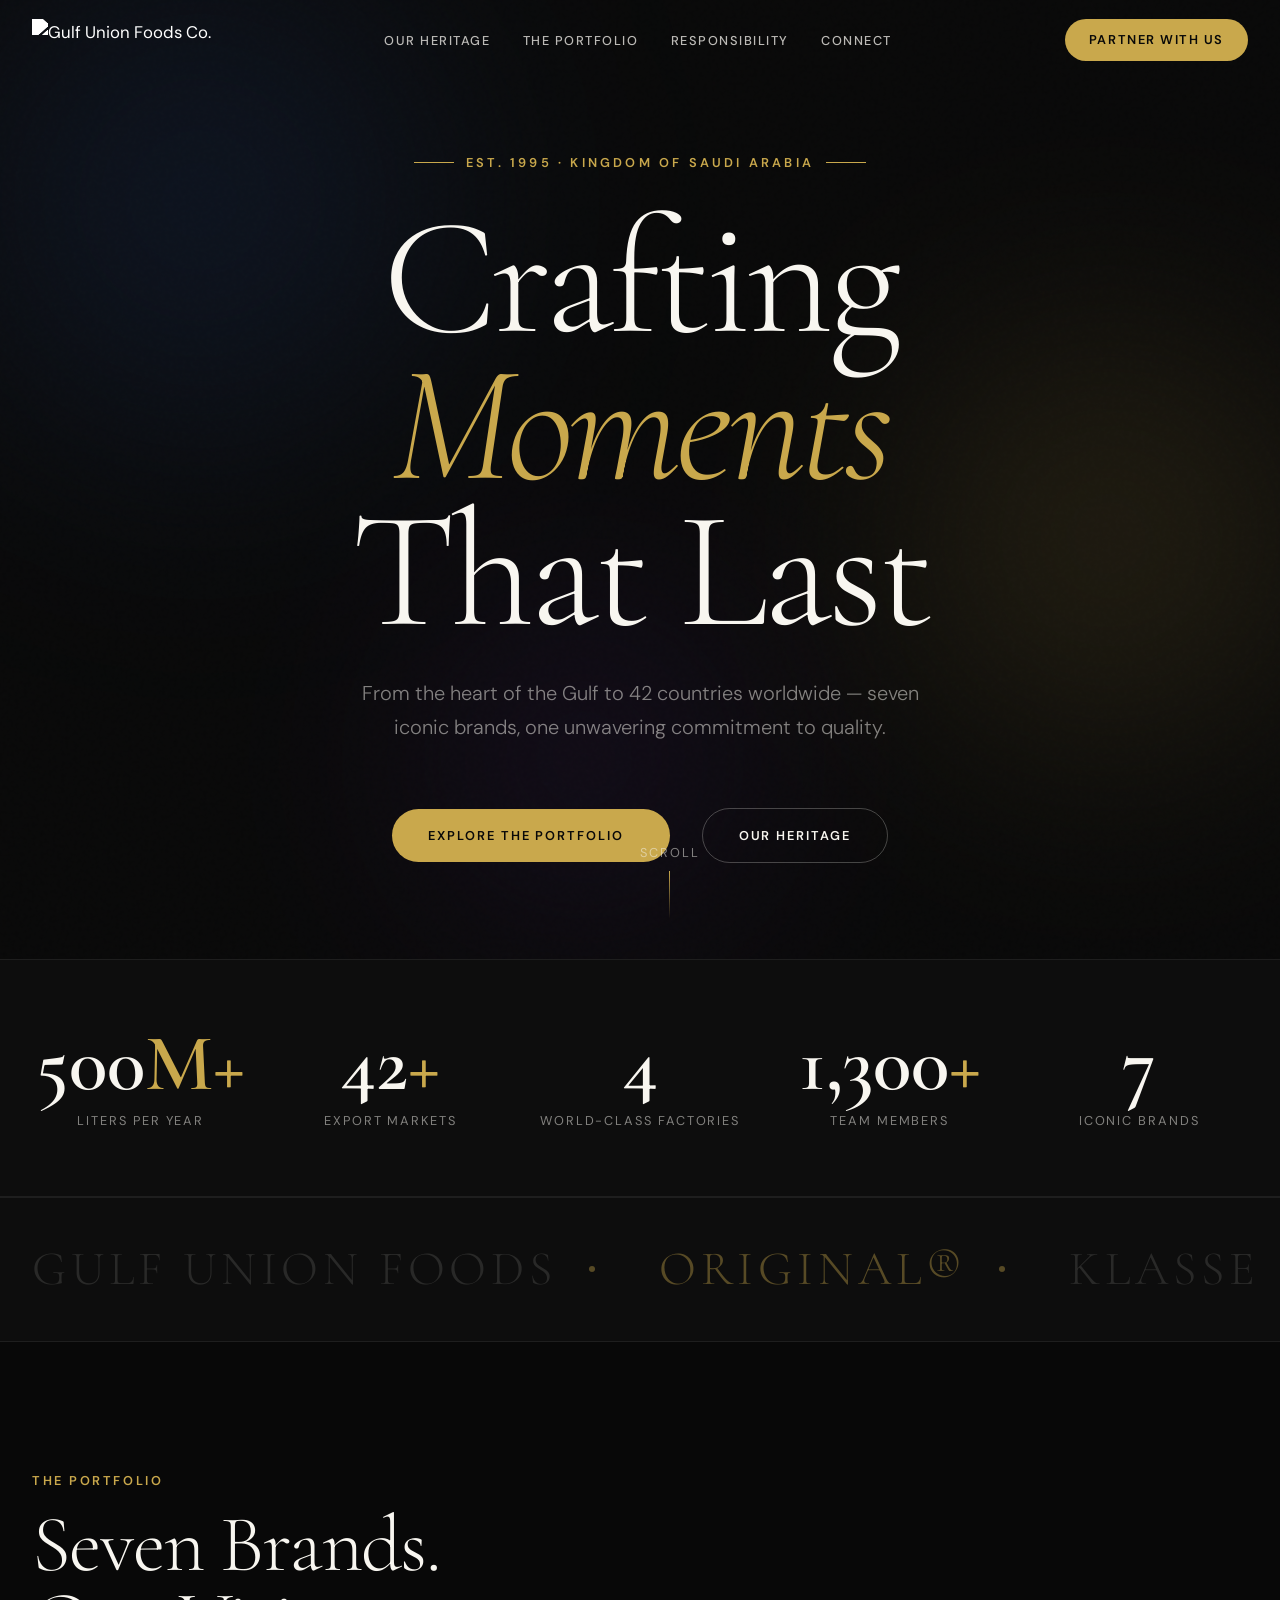
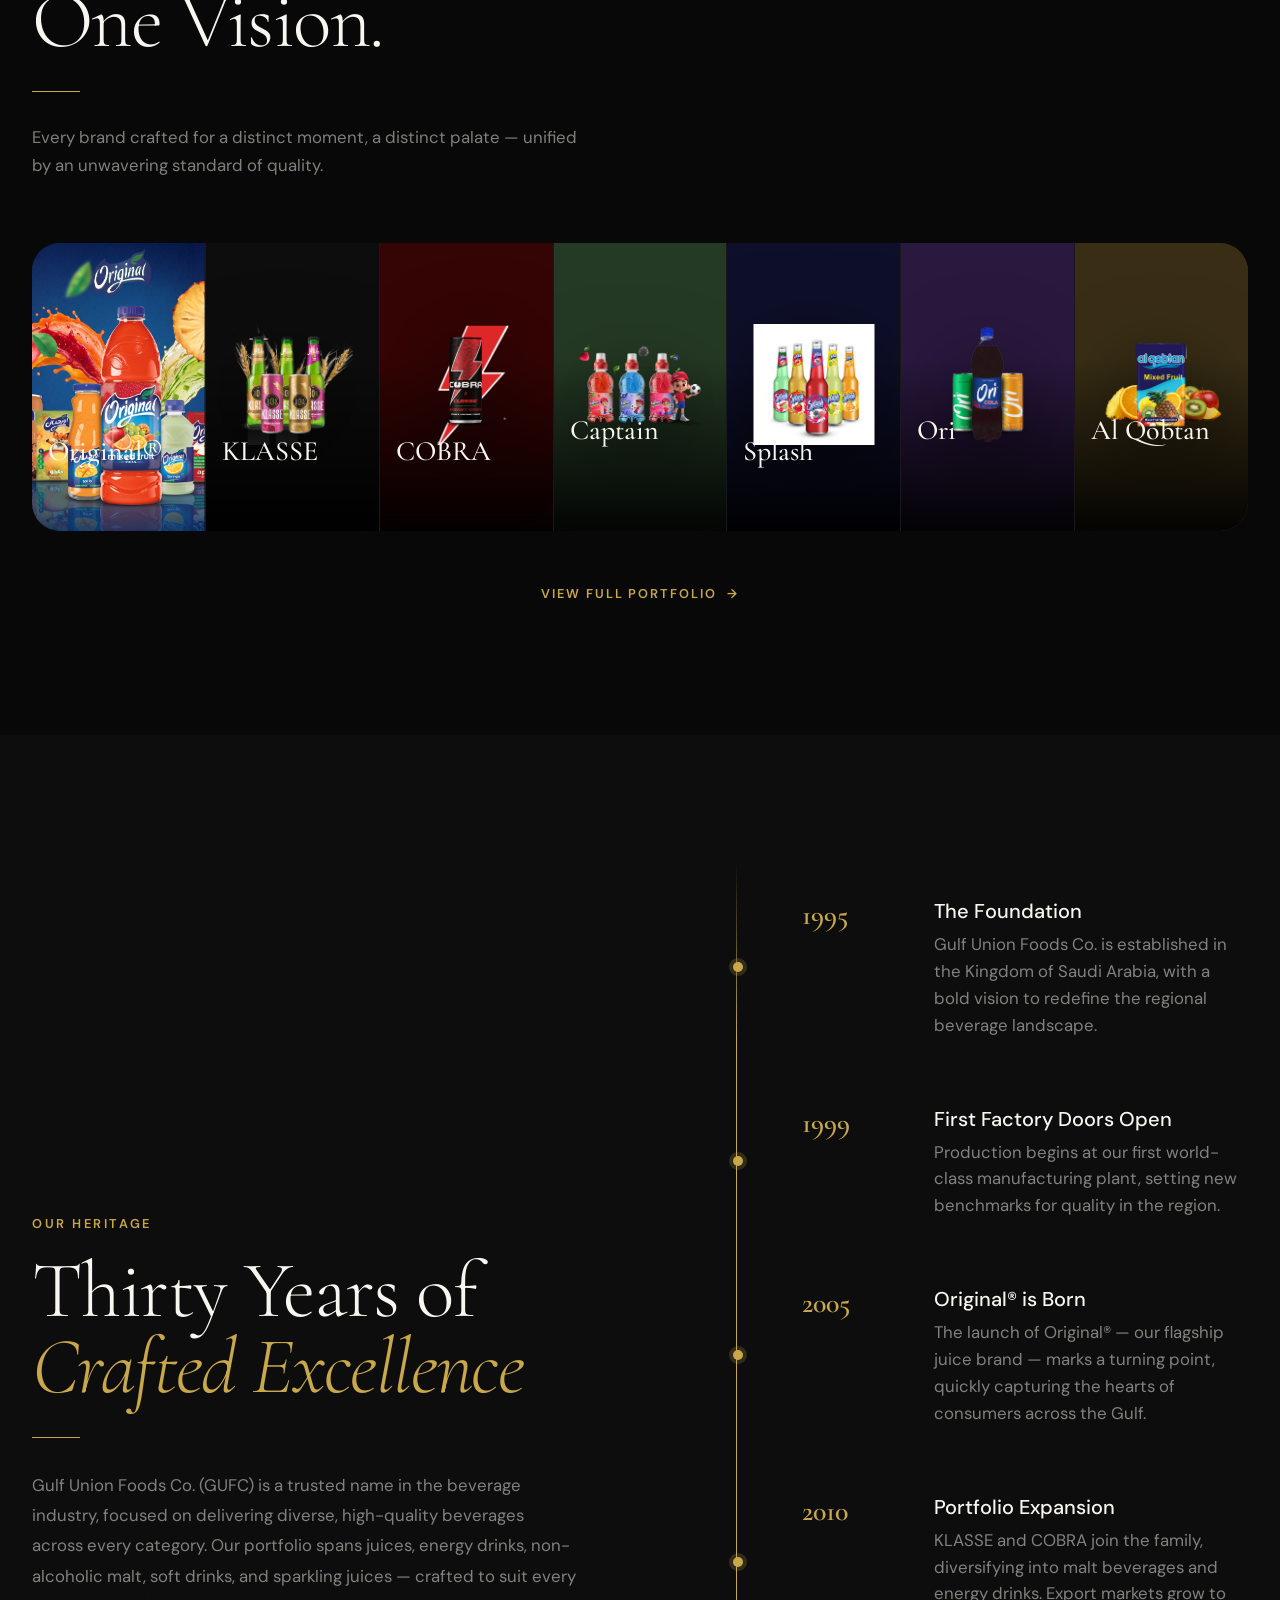
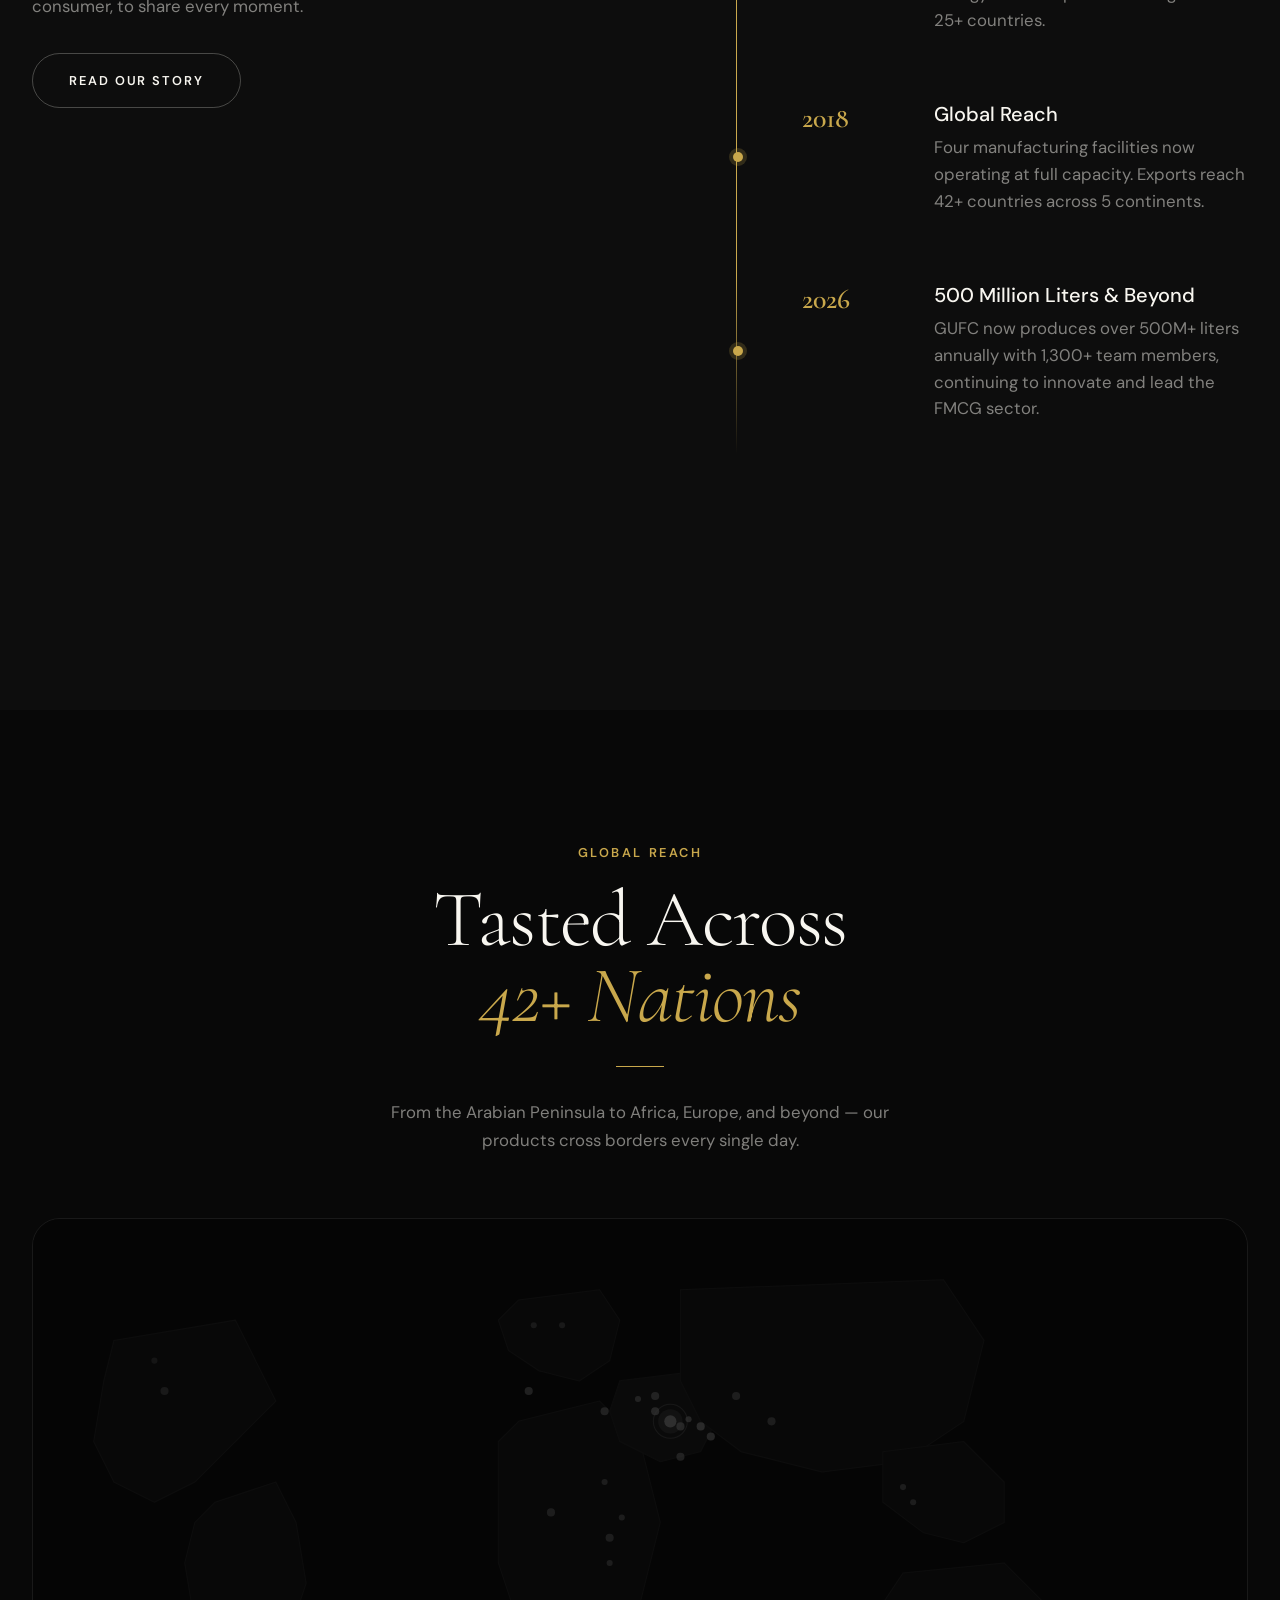
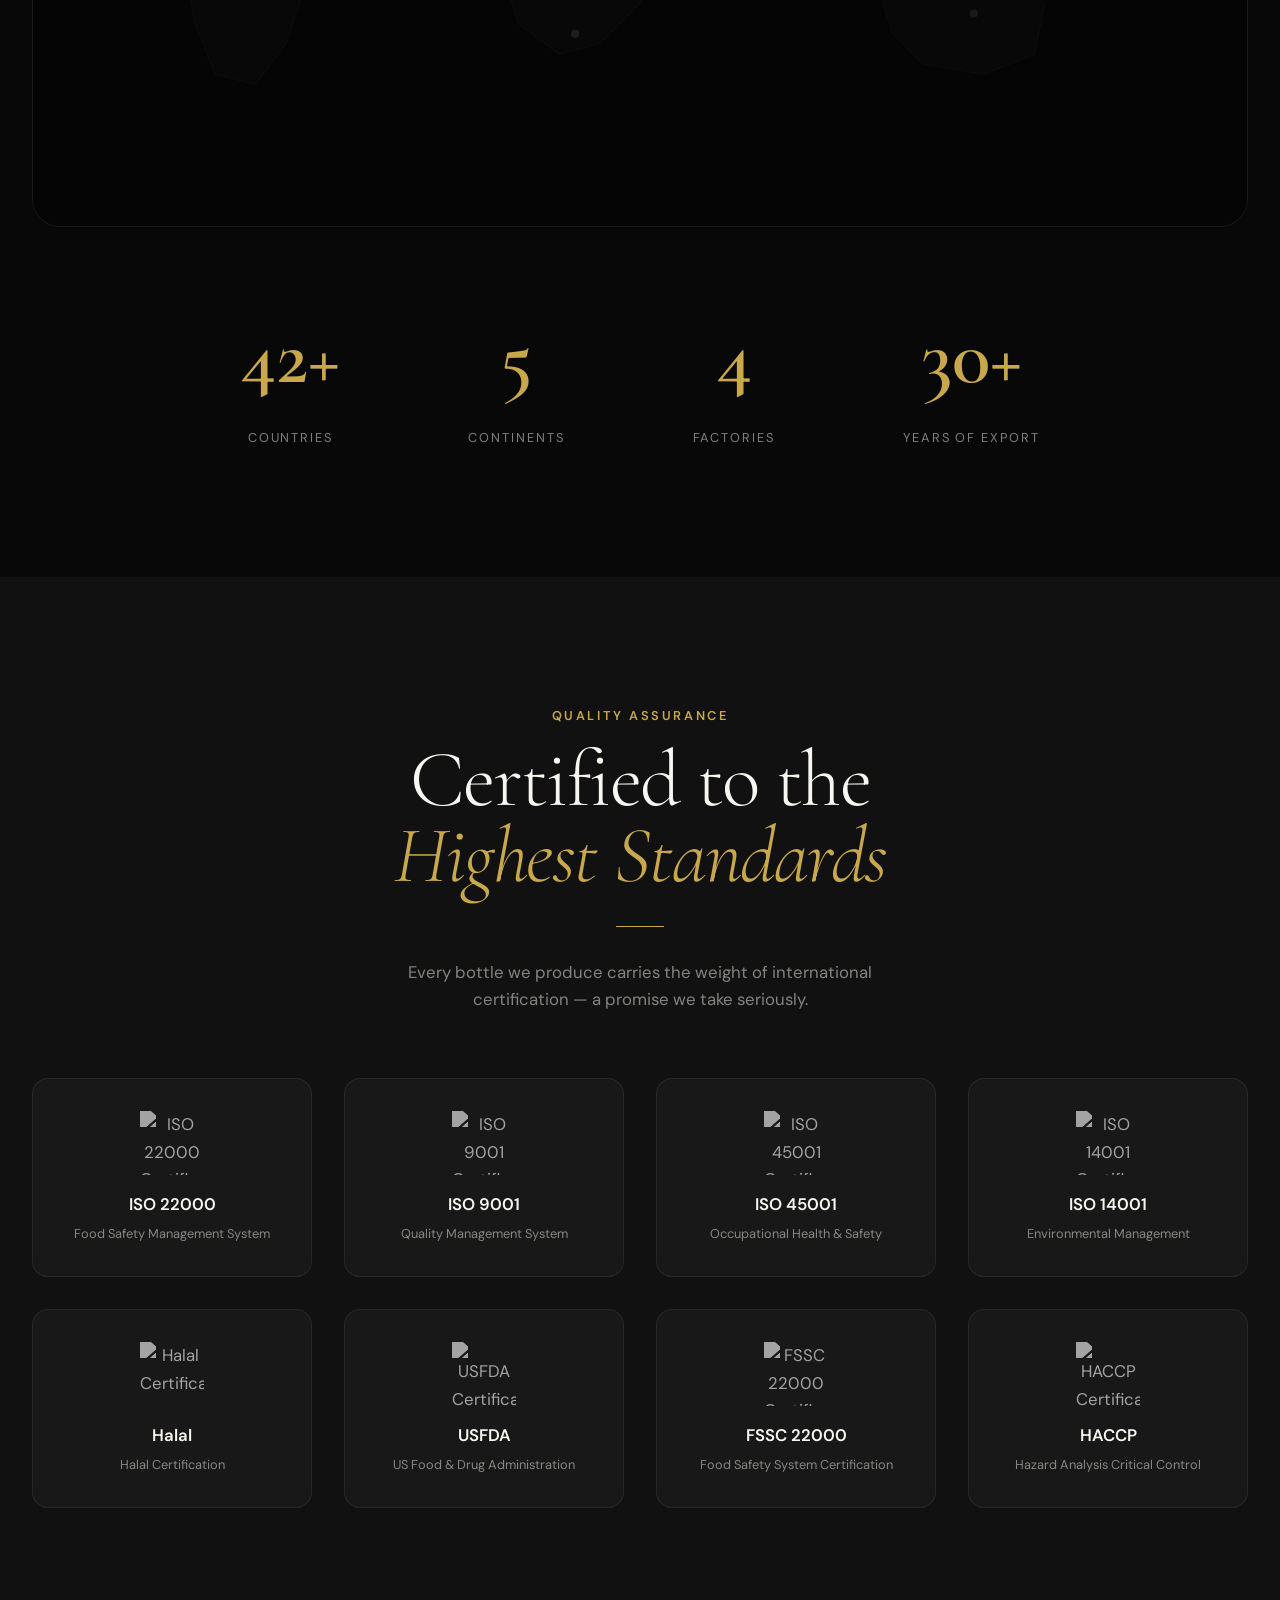
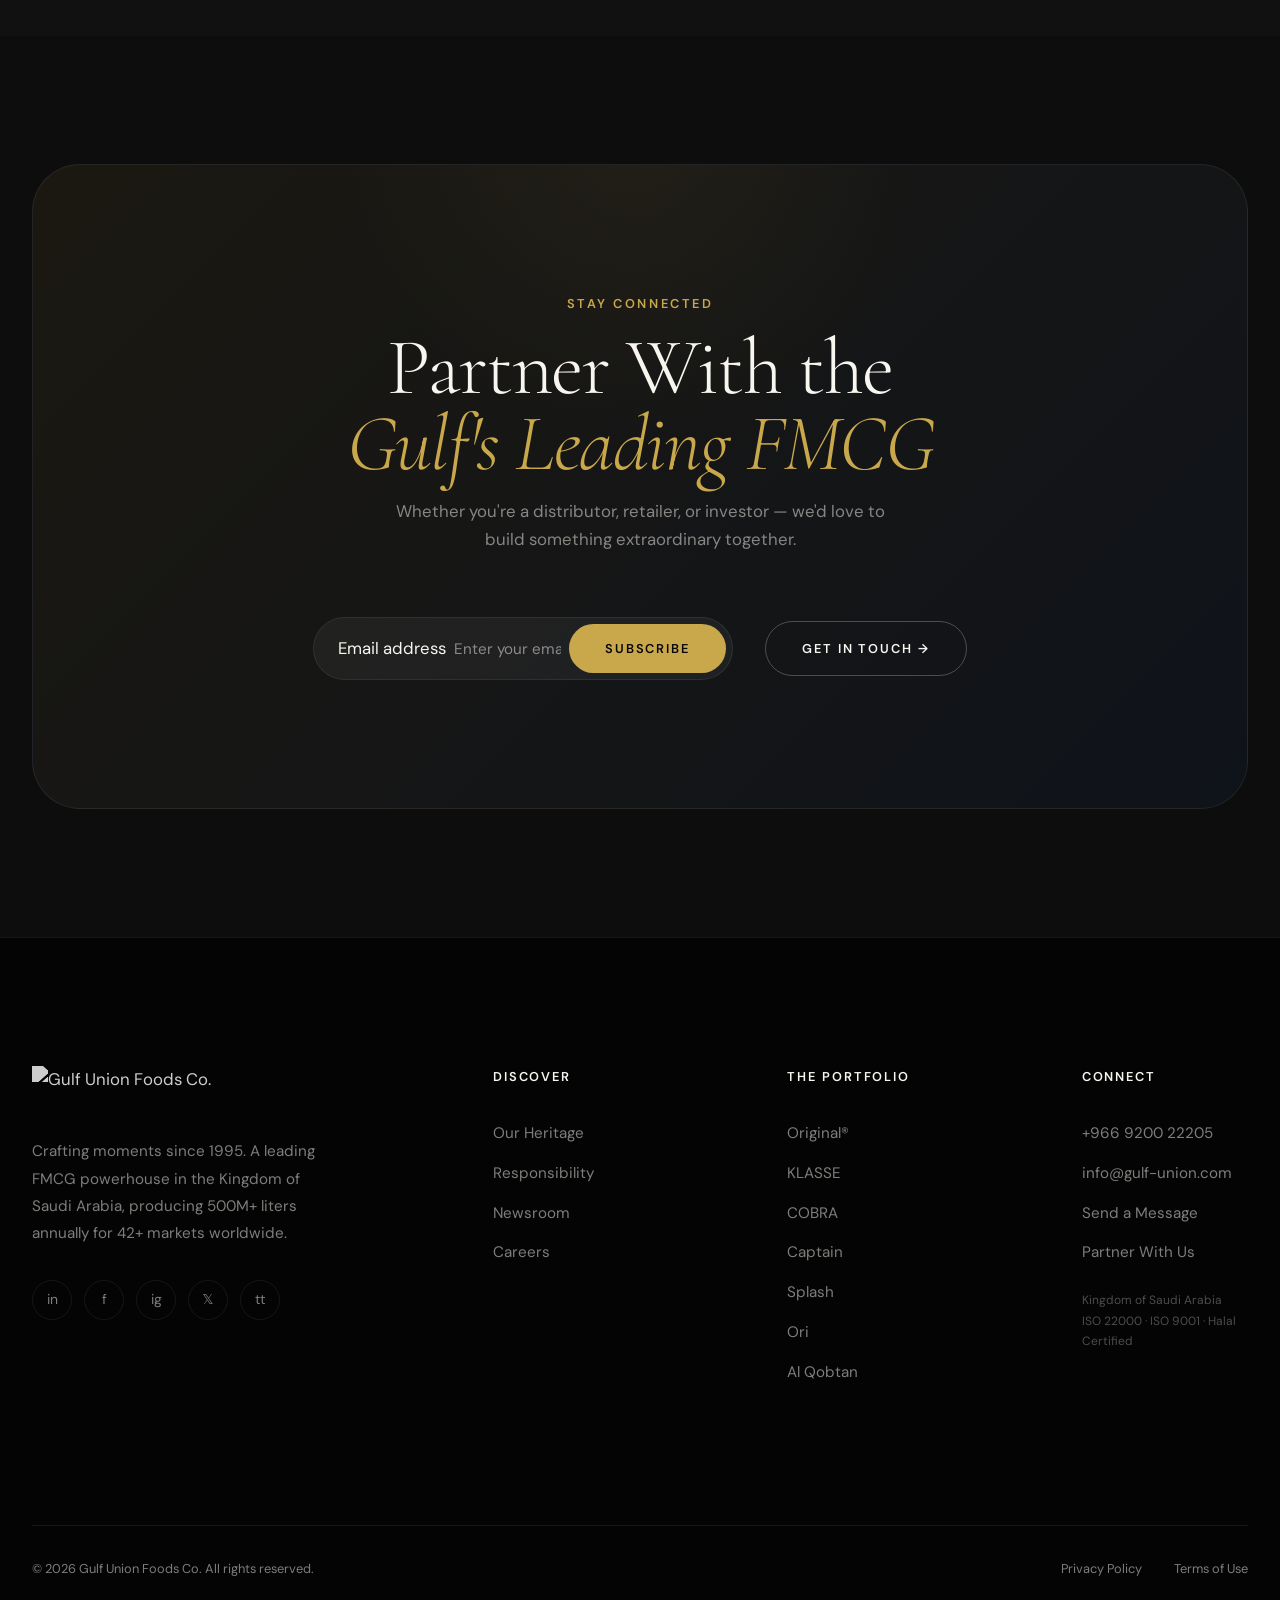
==== commit a5e7d531: "feat: ultra-premium website redesign v2.0 - Complete design system overhaul (styles.css) — Cormorant" ====
--- a/index.html
+++ b/index.html
@@ -3,890 +3,710 @@
 <head>
   <meta charset="UTF-8" />
   <meta name="viewport" content="width=device-width, initial-scale=1.0" />
-  <title>Gulf Union Foods Co. | Premium Beverages Since 1999</title>
-  <meta name="description" content="Gulf Union Foods Co. (GUFC) — A premier beverage manufacturer delivering world-class juices, energy drinks, malt beverages and sparkling drinks across the GCC and beyond." />
-  <meta name="keywords" content="Gulf Union Foods, GUFC, Original juice, KLASSE malt, COBRA energy drink, Captain, Splash, Saudi Arabia beverages" />
-  <meta property="og:title" content="Gulf Union Foods Co." />
-  <meta property="og:description" content="Where quality meets passion, and taste meets innovation." />
-  <meta property="og:image" content="https://gulf-union.com/images/logo.png" />
-  <meta property="og:type" content="website" />
+  <title>Gulf Union Foods Co. — Crafting Moments Since 1995</title>
+  <meta name="description" content="Gulf Union Foods Co. is a leading FMCG powerhouse producing 500M+ liters per year across 7 iconic brands, exported to 42+ countries. Discover Original®, KLASSE, COBRA, Captain, Splash, Ori, and Al Qobtan." />
   <link rel="icon" href="https://gulf-union.com/images/fav.ico" />
   <link rel="stylesheet" href="styles.css" />
-  <style>
-    /* ── Homepage-specific overrides ── */
-    .hero-slider { height: 100vh; min-height: 600px; }
-
-    /* About teaser */
-    .about-teaser {
-      display: grid;
-      grid-template-columns: 1fr 1fr;
-      gap: 0;
-      min-height: 580px;
-    }
-    .about-teaser-visual {
-      background: var(--g-hero);
-      position: relative;
-      overflow: hidden;
-      display: flex;
-      align-items: center;
-      justify-content: center;
-    }
-    .about-teaser-visual img {
-      width: 100%;
-      height: 100%;
-      object-fit: cover;
-      opacity: 0.35;
-      position: absolute;
-      inset: 0;
-    }
-    .about-teaser-visual-inner {
-      position: relative;
-      z-index: 2;
-      padding: var(--sp-2xl);
-      text-align: center;
-    }
-    .about-teaser-content {
-      background: var(--c-off-white);
-      display: flex;
-      flex-direction: column;
-      justify-content: center;
-      padding: var(--sp-2xl) var(--sp-xl);
-    }
-
-    /* Brands showcase grid */
-    .brands-home-grid {
-      display: grid;
-      grid-template-columns: repeat(3, 1fr);
-      grid-template-rows: auto auto;
-      gap: 1.5rem;
-    }
-    .brand-home-card {
-      position: relative;
-      border-radius: var(--r-lg);
-      overflow: hidden;
-      min-height: 300px;
-      display: flex;
-      align-items: flex-end;
-      cursor: pointer;
-      transition: var(--t-base);
-    }
-    .brand-home-card:first-child {
-      grid-column: span 2;
-      min-height: 380px;
-    }
-    .brand-home-card:hover { transform: scale(1.02); }
-    .brand-home-card-bg {
-      position: absolute;
-      inset: 0;
-      background-size: cover;
-      background-position: center;
-      transition: transform 0.8s ease;
-    }
-    .brand-home-card:hover .brand-home-card-bg { transform: scale(1.08); }
-    .brand-home-card-overlay {
-      position: absolute;
-      inset: 0;
-      background: linear-gradient(to top, rgba(8,12,26,0.9) 0%, rgba(8,12,26,0.2) 60%, transparent 100%);
-    }
-    .brand-home-card-content {
-      position: relative;
-      z-index: 2;
-      padding: 1.75rem;
-    }
-    .brand-home-card-name {
-      font-family: 'Outfit', sans-serif;
-      font-size: 1.6rem;
-      font-weight: 900;
-      color: var(--c-white);
-      letter-spacing: -0.02em;
-      margin-bottom: 0.25rem;
-    }
-    .brand-home-card-tag {
-      font-size: 0.82rem;
-      color: rgba(255,255,255,0.65);
-      margin-bottom: 1rem;
-    }
-    .brand-home-card-link {
-      display: inline-flex;
-      align-items: center;
-      gap: 0.4rem;
-      font-size: 0.78rem;
-      font-weight: 700;
-      letter-spacing: 0.08em;
-      text-transform: uppercase;
-      color: var(--c-gold);
-      opacity: 0;
-      transform: translateY(6px);
-      transition: var(--t-base);
-    }
-    .brand-home-card:hover .brand-home-card-link {
-      opacity: 1;
-      transform: translateY(0);
-    }
-
-    /* Global reach section */
-    .reach-section {
-      background: var(--g-dark);
-      position: relative;
-      overflow: hidden;
-    }
-    .reach-section::before {
-      content: '';
-      position: absolute;
-      inset: 0;
-      background:
-        radial-gradient(ellipse 60% 50% at 70% 50%, rgba(26,28,117,0.3) 0%, transparent 70%),
-        radial-gradient(ellipse 40% 40% at 20% 60%, rgba(245,166,35,0.07) 0%, transparent 70%);
-    }
-    .reach-map-svg {
-      width: 100%;
-      max-width: 900px;
-      opacity: 0.5;
-      filter: drop-shadow(0 0 20px rgba(26,28,117,0.5));
-    }
-    .reach-stats {
-      display: flex;
-      gap: 2.5rem;
-      flex-wrap: wrap;
-    }
-    .reach-stat { text-align: center; }
-    .reach-stat-num {
-      font-family: 'Outfit', sans-serif;
-      font-size: 2.5rem;
-      font-weight: 900;
-      background: var(--g-gold);
-      -webkit-background-clip: text;
-      -webkit-text-fill-color: transparent;
-      background-clip: text;
-    }
-    .reach-stat-label {
-      font-size: 0.8rem;
-      font-weight: 600;
-      letter-spacing: 0.08em;
-      text-transform: uppercase;
-      color: var(--c-muted);
-    }
-
-    @media (max-width: 900px) {
-      .about-teaser { grid-template-columns: 1fr; }
-      .brands-home-grid { grid-template-columns: 1fr 1fr; }
-      .brand-home-card:first-child { grid-column: span 2; }
-    }
-    @media (max-width: 600px) {
-      .brands-home-grid { grid-template-columns: 1fr; }
-      .brand-home-card:first-child { grid-column: span 1; }
-      .reach-stats { justify-content: center; gap: 1.5rem; }
-    }
-  </style>
+  <!-- Phosphor Icons -->
+  <script src="https://unpkg.com/@phosphor-icons/web@2.1.1/src/index.js" defer></script>
 </head>
 <body>
 
-<!-- ══════════════════════════════════════
-     NAVBAR
-══════════════════════════════════════ -->
-<nav class="navbar transparent" role="navigation" aria-label="Main Navigation">
-  <div class="navbar-inner">
-    <!-- Logo -->
-    <a href="index.html" class="nav-logo" aria-label="GUFC Home">
-      <img src="https://gulf-union.com/images/logo.png" alt="Gulf Union Foods Co. Logo" />
+<!-- ══════════════════════════════════════════
+     NAVIGATION
+══════════════════════════════════════════ -->
+<nav class="nav" id="nav" aria-label="Main navigation">
+  <div class="nav__inner">
+
+    <a href="index.html" class="nav__logo" aria-label="Gulf Union Foods Co. — Home">
+      <img src="https://gulf-union.com/images/logo.png" alt="Gulf Union Foods Co." />
     </a>
 
-    <!-- Desktop Links -->
-    <ul class="nav-links" role="menubar">
-      <li class="nav-item" role="none">
-        <a href="about.html" class="nav-link" role="menuitem"
-           data-en="Who We Are" data-ar="من نحن">Who We Are</a>
+    <ul class="nav__links" role="list">
+      <li><a href="about.html" class="nav__link">Our Heritage</a></li>
+      <li class="nav__item">
+        <a href="brands.html" class="nav__link">The Portfolio</a>
+        <ul class="nav__dropdown" role="list">
+          <li><a href="original.html">Original®</a></li>
+          <li><a href="brands.html#klasse">KLASSE</a></li>
+          <li><a href="brands.html#cobra">COBRA</a></li>
+          <li><a href="brands.html#captain">Captain</a></li>
+          <li><a href="brands.html#splash">Splash</a></li>
+          <li><a href="brands.html#ori">Ori</a></li>
+          <li><a href="brands.html#alqobtan">Al Qobtan</a></li>
+        </ul>
       </li>
-      <li class="nav-item" role="none">
-        <a href="brands.html" class="nav-link" role="menuitem"
-           data-en="Our Brands" data-ar="علاماتنا التجارية">
-          Our Brands
-          <svg viewBox="0 0 24 24" fill="none" stroke="currentColor" stroke-width="2.5"><polyline points="6 9 12 15 18 9"/></svg>
-        </a>
-        <div class="nav-dropdown" role="menu">
-          <a href="original.html" role="menuitem">Original®</a>
-          <a href="brands.html#klasse" role="menuitem">KLASSE</a>
-          <a href="brands.html#cobra" role="menuitem">COBRA</a>
-          <a href="brands.html#captain" role="menuitem">Captain</a>
-          <a href="brands.html#splash" role="menuitem">Splash</a>
-          <a href="brands.html#ori" role="menuitem">Ori</a>
-          <a href="brands.html#alqobtan" role="menuitem">Al Qobtan</a>
-        </div>
-      </li>
-      <li class="nav-item" role="none">
-        <a href="about.html#sustainability" class="nav-link" role="menuitem"
-           data-en="Sustainability" data-ar="الاستدامة">Sustainability</a>
-      </li>
-      <li class="nav-item" role="none">
-        <a href="index.html#newsroom" class="nav-link" role="menuitem"
-           data-en="Newsroom" data-ar="غرفة الأخبار">Newsroom</a>
-      </li>
-      <li class="nav-item" role="none">
-        <a href="contact.html" class="nav-link" role="menuitem"
-           data-en="Contact Us" data-ar="اتصل بنا">Contact Us</a>
-      </li>
+      <li><a href="about.html#responsibility" class="nav__link">Responsibility</a></li>
+      <li><a href="contact.html" class="nav__link">Connect</a></li>
     </ul>
 
-    <!-- Nav Actions -->
-    <div class="nav-actions">
-      <button class="lang-toggle" id="lang-toggle" aria-label="Toggle language">
-        <svg width="14" height="14" viewBox="0 0 24 24" fill="none" stroke="currentColor" stroke-width="2">
-          <circle cx="12" cy="12" r="10"/><line x1="2" y1="12" x2="22" y2="12"/>
-          <path d="M12 2a15.3 15.3 0 0 1 4 10 15.3 15.3 0 0 1-4 10 15.3 15.3 0 0 1-4-10 15.3 15.3 0 0 1 4-10z"/>
-        </svg>
-        عربي
-      </button>
-      <button class="hamburger" id="hamburger" aria-label="Open menu" aria-expanded="false">
-        <span></span><span></span><span></span>
-      </button>
-    </div>
+    <a href="contact.html" class="nav__cta">Partner With Us</a>
+
+    <button class="nav__toggle" id="navToggle" aria-label="Open menu" aria-expanded="false">
+      <span></span><span></span><span></span>
+    </button>
   </div>
 </nav>
 
-<!-- Mobile Menu -->
-<div class="mobile-overlay" id="mobile-overlay"></div>
-<nav class="mobile-menu" id="mobile-menu" aria-label="Mobile Navigation">
-  <a href="index.html" class="mobile-nav-link active" data-en="Home" data-ar="الرئيسية">Home</a>
-  <a href="about.html" class="mobile-nav-link" data-en="Who We Are" data-ar="من نحن">Who We Are</a>
-  <a href="brands.html" class="mobile-nav-link" data-en="Our Brands" data-ar="علاماتنا التجارية">Our Brands</a>
-  <div class="mobile-sub-links">
-    <a href="original.html">Original®</a>
-    <a href="brands.html#klasse">KLASSE</a>
-    <a href="brands.html#cobra">COBRA</a>
-    <a href="brands.html#captain">Captain</a>
-    <a href="brands.html#splash">Splash</a>
-    <a href="brands.html#ori">Ori</a>
-    <a href="brands.html#alqobtan">Al Qobtan</a>
-  </div>
-  <a href="about.html#sustainability" class="mobile-nav-link" data-en="Sustainability" data-ar="الاستدامة">Sustainability</a>
-  <a href="index.html#newsroom" class="mobile-nav-link" data-en="Newsroom" data-ar="غرفة الأخبار">Newsroom</a>
-  <a href="contact.html" class="mobile-nav-link" data-en="Contact Us" data-ar="اتصل بنا">Contact Us</a>
-  <div style="margin-top:auto;padding-top:1.5rem;">
-    <button class="lang-toggle" style="border-color:rgba(255,255,255,0.2);color:rgba(255,255,255,0.7);">
-      <svg width="14" height="14" viewBox="0 0 24 24" fill="none" stroke="currentColor" stroke-width="2">
-        <circle cx="12" cy="12" r="10"/><line x1="2" y1="12" x2="22" y2="12"/>
-        <path d="M12 2a15.3 15.3 0 0 1 4 10 15.3 15.3 0 0 1-4 10 15.3 15.3 0 0 1-4-10 15.3 15.3 0 0 1 4-10z"/>
-      </svg>
-      عربي
-    </button>
-  </div>
-</nav>
-
-<!-- ══════════════════════════════════════
-     HERO SLIDER
-══════════════════════════════════════ -->
-<section class="hero-slider" aria-label="Hero Slideshow">
-
-  <!-- Slide 1 — Welcome -->
-  <div class="slide active" aria-hidden="false">
-    <div class="slide-bg" style="background-image: linear-gradient(135deg, #0d1045 0%, #1a1c75 40%, #2b3990 70%, #0d1045 100%);"></div>
-    <div class="slide-overlay"></div>
-    <!-- Decorative circles -->
-    <div style="position:absolute;inset:0;overflow:hidden;pointer-events:none;">
-      <div style="position:absolute;width:700px;height:700px;border-radius:50%;border:1px solid rgba(245,166,35,0.08);top:-200px;right:-100px;"></div>
-      <div style="position:absolute;width:500px;height:500px;border-radius:50%;border:1px solid rgba(245,166,35,0.06);top:-100px;right:0px;"></div>
-      <div style="position:absolute;width:300px;height:300px;border-radius:50%;background:radial-gradient(circle,rgba(245,166,35,0.1) 0%,transparent 70%);top:10%;right:15%;"></div>
-      <div style="position:absolute;width:200px;height:200px;border-radius:50%;background:radial-gradient(circle,rgba(227,6,19,0.08) 0%,transparent 70%);bottom:20%;left:10%;"></div>
-    </div>
-    <div class="slide-content">
-      <div class="slide-eyebrow">🌍 Est. 1999 · Saudi Arabia</div>
-      <h1 class="slide-title" data-en="Welcome to<br><span class='highlight'>Gulf Union</span><br>Foods Co." data-ar="مرحباً بكم في<br><span class='highlight'>خليج الاتحاد</span><br>للأغذية">
-        Welcome to<br><span class="highlight">Gulf Union</span><br>Foods Co.
-      </h1>
-      <p class="slide-desc" data-en="Where quality meets passion, and taste meets innovation. Discover a world of products crafted to elevate everyday moments." data-ar="حيث الجودة تلتقي بالشغف، والطعم يلتقي بالابتكار. اكتشف عالماً من المنتجات المصممة لتحسين لحظاتك اليومية.">
-        Where quality meets passion, and taste meets innovation. Discover a world of products crafted to elevate everyday moments.
-      </p>
-      <div class="slide-actions">
-        <a href="about.html" class="btn btn-primary" data-en="Discover Our Story" data-ar="اكتشف قصتنا">Discover Our Story</a>
-        <a href="brands.html" class="btn btn-secondary" data-en="Our Brands" data-ar="علاماتنا">Our Brands</a>
-      </div>
-    </div>
-  </div>
-
-  <!-- Slide 2 — Original Campaign -->
-  <div class="slide" aria-hidden="true">
-    <div class="slide-bg" style="background: linear-gradient(135deg, #0a0a2e 0%, #1a1c75 30%, #8b0000 80%, #e30613 100%);"></div>
-    <div class="slide-overlay" style="background: linear-gradient(105deg, rgba(8,12,26,0.8) 0%, rgba(139,0,0,0.4) 100%);"></div>
-    <div style="position:absolute;inset:0;overflow:hidden;pointer-events:none;">
-      <div style="position:absolute;width:600px;height:600px;border-radius:50%;background:radial-gradient(circle,rgba(227,6,19,0.15) 0%,transparent 70%);top:-100px;right:-50px;"></div>
-    </div>
-    <div class="slide-content">
-      <div class="slide-eyebrow">🧃 New Campaign 2025</div>
-      <h2 class="slide-title">
-        Original<sup style="font-size:0.5em;top:-0.5em;position:relative;">®</sup><br>
-        <span class="brand-red">Back-to-School</span><br>Campaign is Live!
-      </h2>
-      <p class="slide-desc">
-        "A New Start to a Tasty Story" — Celebrate fresh beginnings with Original®'s iconic fruit juices, loved by families across the GCC.
-      </p>
-      <div class="slide-actions">
-        <a href="original.html" class="btn btn-primary">Explore Original®</a>
-        <a href="brands.html" class="btn btn-secondary">All Brands</a>
-      </div>
-    </div>
-  </div>
-
-  <!-- Slide 3 — Original Chunks -->
-  <div class="slide" aria-hidden="true">
-    <div class="slide-bg" style="background: linear-gradient(135deg, #0d2818 0%, #1a5c35 40%, #2d8653 70%, #f5a623 100%);"></div>
-    <div class="slide-overlay" style="background: linear-gradient(105deg, rgba(8,26,16,0.85) 0%, rgba(13,40,24,0.6) 100%);"></div>
-    <div style="position:absolute;inset:0;overflow:hidden;pointer-events:none;">
-      <div style="position:absolute;width:500px;height:500px;border-radius:50%;background:radial-gradient(circle,rgba(245,166,35,0.12) 0%,transparent 70%);top:-50px;right:0;"></div>
-    </div>
-    <div class="slide-content">
-      <div class="slide-eyebrow">🌪️ New Product Launch</div>
-      <h2 class="slide-title">
-        Original<sup style="font-size:0.5em;top:-0.5em;position:relative;">®</sup> Chunks<br>
-        <span class="highlight">Fruit Tornado</span> 🌪️
-      </h2>
-      <p class="slide-desc">
-        Introducing Original® Chunks with a bold fresh new look and zero added sugar. Pure fruit power in every sip.
-      </p>
-      <div class="slide-actions">
-        <a href="original.html" class="btn btn-gold">Discover Chunks</a>
-        <a href="about.html" class="btn btn-secondary">Our Story</a>
-      </div>
-    </div>
-  </div>
-
-  <!-- Slide 4 — Gulfood 2026 -->
-  <div class="slide" aria-hidden="true">
-    <div class="slide-bg" style="background: linear-gradient(135deg, #080c1a 0%, #0f1630 30%, #1a1c75 70%, #2b3990 100%);"></div>
-    <div class="slide-overlay" style="background: linear-gradient(105deg, rgba(8,12,26,0.88) 0%, rgba(26,28,117,0.55) 100%);"></div>
-    <div style="position:absolute;inset:0;overflow:hidden;pointer-events:none;">
-      <div style="position:absolute;width:400px;height:400px;border-radius:50%;background:radial-gradient(circle,rgba(245,166,35,0.1) 0%,transparent 70%);bottom:0;right:10%;"></div>
-    </div>
-    <div class="slide-content">
-      <div class="slide-eyebrow">🏆 Gulfood 2026 — Dubai</div>
-      <h2 class="slide-title">
-        GUFC at<br><span class="highlight">Gulfood 2026</span><br>Dubai, UAE
-      </h2>
-      <p class="slide-desc">
-        Gulf Union Foods Co. proudly participated in Gulfood 2026 — the world's leading annual food & beverage exhibition, showcasing our full portfolio to global markets.
-      </p>
-      <div class="slide-actions">
-        <a href="about.html" class="btn btn-primary">Learn More</a>
-        <a href="contact.html" class="btn btn-secondary">Become a Distributor</a>
-      </div>
-    </div>
-  </div>
-
-  <!-- Slider Controls -->
-  <button class="slider-nav slider-prev" id="slider-prev" aria-label="Previous slide">&#8592;</button>
-  <button class="slider-nav slider-next" id="slider-next" aria-label="Next slide">&#8594;</button>
-
-  <div class="slider-controls" role="tablist" aria-label="Slide indicators">
-    <button class="slider-dot active" role="tab" aria-label="Slide 1"></button>
-    <button class="slider-dot" role="tab" aria-label="Slide 2"></button>
-    <button class="slider-dot" role="tab" aria-label="Slide 3"></button>
-    <button class="slider-dot" role="tab" aria-label="Slide 4"></button>
-  </div>
-
-  <div class="scroll-indicator" aria-hidden="true">Scroll</div>
+<!-- Mobile nav -->
+<div class="nav__mobile" id="mobileNav" aria-hidden="true">
+  <ul class="nav__mobile-links" role="list">
+    <li><a href="index.html">Home</a></li>
+    <li><a href="about.html">Our Heritage</a></li>
+    <li><a href="brands.html">The Portfolio</a></li>
+    <li><a href="original.html">Original®</a></li>
+    <li><a href="brands.html#klasse">KLASSE</a></li>
+    <li><a href="brands.html#cobra">COBRA</a></li>
+    <li><a href="about.html#responsibility">Responsibility</a></li>
+    <li><a href="contact.html">Connect</a></li>
+  </ul>
+</div>
+
+
+<!-- ══════════════════════════════════════════
+     HERO
+══════════════════════════════════════════ -->
+<section class="hero" aria-labelledby="hero-title">
+
+  <!-- Animated background -->
+  <div class="hero__bg">
+    <div class="hero__orb hero__orb--1"></div>
+    <div class="hero__orb hero__orb--2"></div>
+    <div class="hero__orb hero__orb--3"></div>
+  </div>
+  <div class="hero__grain" aria-hidden="true"></div>
+
+  <div class="hero__content">
+    <div class="hero__label">
+      <span class="hero__label-line" aria-hidden="true"></span>
+      <span class="hero__eyebrow">Est. 1995 · Kingdom of Saudi Arabia</span>
+      <span class="hero__label-line" aria-hidden="true"></span>
+    </div>
+
+    <h1 class="hero__title t-display" id="hero-title">
+      Crafting<br/>
+      <em>Moments</em><br/>
+      That Last
+    </h1>
+
+    <p class="hero__subtitle">
+      From the heart of the Gulf to 42 countries worldwide — seven iconic brands, one unwavering commitment to quality.
+    </p>
+
+    <div class="hero__actions">
+      <a href="brands.html" class="btn btn--primary">
+        Explore The Portfolio
+        <i class="ph-bold ph-arrow-right" aria-hidden="true"></i>
+      </a>
+      <a href="about.html" class="btn btn--outline">Our Heritage</a>
+    </div>
+  </div>
+
+  <div class="hero__scroll" aria-hidden="true">
+    <span>Scroll</span>
+    <span class="hero__scroll-line"></span>
+  </div>
 </section>
 
-<!-- ══════════════════════════════════════
-     BRAND STRIP (Marquee)
-══════════════════════════════════════ -->
-<div class="brand-strip" aria-hidden="true">
-  <div class="brand-strip-track">
-    <span class="brand-strip-item"><span class="dot"></span> Original®</span>
-    <span class="brand-strip-item"><span class="dot"></span> KLASSE</span>
-    <span class="brand-strip-item"><span class="dot"></span> COBRA</span>
-    <span class="brand-strip-item"><span class="dot"></span> Captain</span>
-    <span class="brand-strip-item"><span class="dot"></span> Splash</span>
-    <span class="brand-strip-item"><span class="dot"></span> Ori</span>
-    <span class="brand-strip-item"><span class="dot"></span> Al Qobtan</span>
-    <span class="brand-strip-item"><span class="dot"></span> Gulf Union Foods Co.</span>
-    <!-- Duplicate for seamless loop -->
-    <span class="brand-strip-item"><span class="dot"></span> Original®</span>
-    <span class="brand-strip-item"><span class="dot"></span> KLASSE</span>
-    <span class="brand-strip-item"><span class="dot"></span> COBRA</span>
-    <span class="brand-strip-item"><span class="dot"></span> Captain</span>
-    <span class="brand-strip-item"><span class="dot"></span> Splash</span>
-    <span class="brand-strip-item"><span class="dot"></span> Ori</span>
-    <span class="brand-strip-item"><span class="dot"></span> Al Qobtan</span>
-    <span class="brand-strip-item"><span class="dot"></span> Gulf Union Foods Co.</span>
+
+<!-- ══════════════════════════════════════════
+     STATS COUNTER
+══════════════════════════════════════════ -->
+<section class="stats" aria-label="Company statistics">
+  <div class="container">
+    <div class="stats__grid">
+
+      <div class="stat reveal reveal-delay-1">
+        <div class="stat__number">
+          <span class="count-up" data-target="500">0</span><span class="stat__suffix">M+</span>
+        </div>
+        <div class="stat__label">Liters Per Year</div>
+      </div>
+
+      <div class="stat reveal reveal-delay-2">
+        <div class="stat__number">
+          <span class="count-up" data-target="42">0</span><span class="stat__suffix">+</span>
+        </div>
+        <div class="stat__label">Export Markets</div>
+      </div>
+
+      <div class="stat reveal reveal-delay-3">
+        <div class="stat__number">
+          <span class="count-up" data-target="4">0</span>
+        </div>
+        <div class="stat__label">World-Class Factories</div>
+      </div>
+
+      <div class="stat reveal reveal-delay-4">
+        <div class="stat__number">
+          <span class="count-up" data-target="1300">0</span><span class="stat__suffix">+</span>
+        </div>
+        <div class="stat__label">Team Members</div>
+      </div>
+
+      <div class="stat reveal reveal-delay-5">
+        <div class="stat__number">
+          <span class="count-up" data-target="7">0</span>
+        </div>
+        <div class="stat__label">Iconic Brands</div>
+      </div>
+
+    </div>
+  </div>
+</section>
+
+
+<!-- ══════════════════════════════════════════
+     MARQUEE TICKER
+══════════════════════════════════════════ -->
+<div class="marquee-section" aria-hidden="true">
+  <div class="marquee-track">
+    <!-- duplicated for seamless loop -->
+    <div class="marquee-item"><span>Gulf Union Foods</span><span class="marquee-dot"></span></div>
+    <div class="marquee-item"><span class="gold">Original®</span><span class="marquee-dot"></span></div>
+    <div class="marquee-item"><span>KLASSE</span><span class="marquee-dot"></span></div>
+    <div class="marquee-item"><span class="gold">COBRA</span><span class="marquee-dot"></span></div>
+    <div class="marquee-item"><span>Captain</span><span class="marquee-dot"></span></div>
+    <div class="marquee-item"><span class="gold">Splash</span><span class="marquee-dot"></span></div>
+    <div class="marquee-item"><span>Ori</span><span class="marquee-dot"></span></div>
+    <div class="marquee-item"><span class="gold">Al Qobtan</span><span class="marquee-dot"></span></div>
+    <div class="marquee-item"><span>Est. 1995</span><span class="marquee-dot"></span></div>
+    <div class="marquee-item"><span class="gold">42+ Countries</span><span class="marquee-dot"></span></div>
+    <!-- duplicate -->
+    <div class="marquee-item"><span>Gulf Union Foods</span><span class="marquee-dot"></span></div>
+    <div class="marquee-item"><span class="gold">Original®</span><span class="marquee-dot"></span></div>
+    <div class="marquee-item"><span>KLASSE</span><span class="marquee-dot"></span></div>
+    <div class="marquee-item"><span class="gold">COBRA</span><span class="marquee-dot"></span></div>
+    <div class="marquee-item"><span>Captain</span><span class="marquee-dot"></span></div>
+    <div class="marquee-item"><span class="gold">Splash</span><span class="marquee-dot"></span></div>
+    <div class="marquee-item"><span>Ori</span><span class="marquee-dot"></span></div>
+    <div class="marquee-item"><span class="gold">Al Qobtan</span><span class="marquee-dot"></span></div>
+    <div class="marquee-item"><span>Est. 1995</span><span class="marquee-dot"></span></div>
+    <div class="marquee-item"><span class="gold">42+ Countries</span><span class="marquee-dot"></span></div>
   </div>
 </div>
 
-<!-- ══════════════════════════════════════
-     ABOUT TEASER
-══════════════════════════════════════ -->
-<section class="about-teaser" aria-label="About Gulf Union Foods Co.">
-  <!-- Visual side -->
-  <div class="about-teaser-visual">
-    <div style="position:absolute;inset:0;background:var(--g-hero);"></div>
-    <div class="grid-overlay"></div>
-    <div class="about-teaser-visual-inner">
-      <div class="reveal">
-        <div style="font-size:5rem;margin-bottom:1rem;filter:drop-shadow(0 4px 20px rgba(245,166,35,0.4));">🏭</div>
-        <div style="font-family:'Outfit',sans-serif;font-size:4rem;font-weight:900;color:var(--c-gold);line-height:1;">1999</div>
-        <div style="font-size:0.85rem;letter-spacing:0.15em;text-transform:uppercase;color:rgba(255,255,255,0.5);margin-top:0.5rem;">Year Founded</div>
-      </div>
-      <div style="display:grid;grid-template-columns:1fr 1fr;gap:1.5rem;margin-top:3rem;max-width:340px;">
-        <div class="reveal delay-1 card-glass" style="padding:1.5rem;border-radius:var(--r-md);text-align:center;">
-          <div style="font-family:'Outfit',sans-serif;font-size:1.8rem;font-weight:900;color:var(--c-gold);">7</div>
-          <div style="font-size:0.72rem;letter-spacing:0.1em;text-transform:uppercase;color:rgba(255,255,255,0.5);margin-top:0.25rem;">Brands</div>
-        </div>
-        <div class="reveal delay-2 card-glass" style="padding:1.5rem;border-radius:var(--r-md);text-align:center;">
-          <div style="font-family:'Outfit',sans-serif;font-size:1.8rem;font-weight:900;color:var(--c-gold);">30+</div>
-          <div style="font-size:0.72rem;letter-spacing:0.1em;text-transform:uppercase;color:rgba(255,255,255,0.5);margin-top:0.25rem;">Markets</div>
-        </div>
-      </div>
-    </div>
-  </div>
-
-  <!-- Content side -->
-  <div class="about-teaser-content">
-    <div style="max-width:520px;">
-      <div class="section-eyebrow reveal">Our Company</div>
-      <h2 class="section-title reveal delay-1" style="margin-bottom:1.25rem;">
-        A Trusted Name in Premium Beverages
-      </h2>
-      <div class="divider-gold left reveal delay-2"></div>
-      <p class="reveal delay-2" style="color:var(--c-muted);line-height:1.8;margin-top:1.25rem;font-size:0.98rem;">
-        Gulf Union Foods Co. (GUFC) is a trusted name in the beverage industry, focused on delivering diverse, high-quality beverages across various categories. Our portfolio spans juices, energy drinks, non-alcoholic malt, soft drinks, and sparkling juices, crafted to suit every consumer and to share every moment.
-      </p>
-      <p class="reveal delay-3" style="color:var(--c-muted);line-height:1.8;margin-top:1rem;font-size:0.98rem;">
-        Founded in 1999 in the Kingdom of Saudi Arabia, GUFC has grown into a regional powerhouse with a presence spanning over 30 markets across the Middle East, Africa, and beyond.
-      </p>
-      <div class="pillars-grid reveal delay-4" style="grid-template-columns:repeat(3,1fr);gap:1rem;margin-top:2rem;">
-        <div style="text-align:center;padding:1rem;background:white;border-radius:var(--r-md);border:1px solid rgba(0,0,0,0.06);box-shadow:var(--shadow-sm);">
-          <div style="font-size:1.75rem;margin-bottom:0.5rem;">🎯</div>
-          <div style="font-family:'Outfit',sans-serif;font-size:0.82rem;font-weight:700;color:var(--c-blue);">MISSION</div>
-        </div>
-        <div style="text-align:center;padding:1rem;background:white;border-radius:var(--r-md);border:1px solid rgba(0,0,0,0.06);box-shadow:var(--shadow-sm);">
-          <div style="font-size:1.75rem;margin-bottom:0.5rem;">👁️</div>
-          <div style="font-family:'Outfit',sans-serif;font-size:0.82rem;font-weight:700;color:var(--c-blue);">VISION</div>
-        </div>
-        <div style="text-align:center;padding:1rem;background:white;border-radius:var(--r-md);border:1px solid rgba(0,0,0,0.06);box-shadow:var(--shadow-sm);">
-          <div style="font-size:1.75rem;margin-bottom:0.5rem;">💎</div>
-          <div style="font-family:'Outfit',sans-serif;font-size:0.82rem;font-weight:700;color:var(--c-blue);">VALUES</div>
-        </div>
-      </div>
-      <div class="reveal delay-5" style="margin-top:2rem;">
-        <a href="about.html" class="btn btn-blue">Discover Our Story →</a>
-      </div>
-    </div>
-  </div>
-</section>
-
-<!-- ══════════════════════════════════════
-     ACHIEVEMENTS COUNTER
-══════════════════════════════════════ -->
-<section class="achievements-section section-pad-sm" aria-label="Our Achievements">
+
+<!-- ══════════════════════════════════════════
+     BRAND PORTFOLIO
+══════════════════════════════════════════ -->
+<section class="section portfolio" aria-labelledby="portfolio-title">
   <div class="container">
     <div class="section-header reveal">
-      <div class="section-eyebrow" style="justify-content:center;">Our Achievements</div>
-      <h2 class="section-title light">Numbers That Define Excellence</h2>
-      <div class="divider-gold"></div>
-    </div>
-  </div>
-  <div class="achievements-grid" style="position:relative;z-index:1;">
-    <div class="achievement-item reveal delay-1">
-      <div class="achievement-num">
-        <span data-counter="26" data-suffix="+" data-duration="2000">0</span>
-      </div>
-      <div class="achievement-label">Years of<br>Excellence</div>
-    </div>
-    <div class="achievement-item reveal delay-2">
-      <div class="achievement-num">
-        <span data-counter="1500" data-suffix="+" data-duration="2200">0</span>
-      </div>
-      <div class="achievement-label">Dedicated<br>Employees</div>
-    </div>
-    <div class="achievement-item reveal delay-3">
-      <div class="achievement-num">
-        <span data-counter="500" data-suffix="M+" data-duration="2500">0</span>
-      </div>
-      <div class="achievement-label">Litres Produced<br>Annually</div>
-    </div>
-    <div class="achievement-item reveal delay-4">
-      <div class="achievement-num">
-        <span data-counter="30" data-suffix="+" data-duration="1800">0</span>
-      </div>
-      <div class="achievement-label">Global<br>Markets</div>
-    </div>
+      <span class="t-label">The Portfolio</span>
+      <h2 class="t-display t-2xl" id="portfolio-title">
+        Seven Brands.<br/>One Vision.
+      </h2>
+      <div class="divider"></div>
+      <p class="t-muted" style="max-width:560px;margin-top:1rem;">
+        Every brand crafted for a distinct moment, a distinct palate — unified by an unwavering standard of quality.
+      </p>
+    </div>
+  </div>
+
+  <div class="container container--wide" style="margin-top:3rem;">
+    <div class="portfolio__grid reveal-scale">
+
+      <!-- Original -->
+      <a href="original.html" class="brand-card" data-brand="original" aria-label="Original® — The Taste of Quality">
+        <div class="brand-card__bg"></div>
+        <div class="brand-card__overlay"></div>
+        <img
+          src="https://gulf-union.com/images/boriginal%20grp.png"
+          alt="Original® products"
+          class="brand-card__img"
+          onerror="this.src='original-hero.jpg';this.style.objectFit='cover';this.style.height='100%';this.style.width='100%';this.style.bottom='0';"
+        />
+        <div class="brand-card__content">
+          <div class="brand-card__name">Original®</div>
+          <div class="brand-card__tagline">The Taste of Quality</div>
+        </div>
+      </a>
+
+      <!-- KLASSE -->
+      <a href="brands.html#klasse" class="brand-card" data-brand="klasse" aria-label="KLASSE — True German Craft">
+        <div class="brand-card__bg"></div>
+        <div class="brand-card__overlay"></div>
+        <img
+          src="https://gulf-union.com/images/bklasse%20grp.png"
+          alt="KLASSE products"
+          class="brand-card__img"
+          onerror="this.src='klasse-hero.png';"
+        />
+        <div class="brand-card__content">
+          <div class="brand-card__name">KLASSE</div>
+          <div class="brand-card__tagline">True German Craft</div>
+        </div>
+      </a>
+
+      <!-- COBRA -->
+      <a href="brands.html#cobra" class="brand-card" data-brand="cobra" aria-label="COBRA — Unleash the Force">
+        <div class="brand-card__bg"></div>
+        <div class="brand-card__overlay"></div>
+        <img
+          src="https://gulf-union.com/images/bcobra%20grp.png"
+          alt="COBRA products"
+          class="brand-card__img"
+          onerror="this.src='cobra-hero.png';"
+        />
+        <div class="brand-card__content">
+          <div class="brand-card__name">COBRA</div>
+          <div class="brand-card__tagline">Unleash the Force</div>
+        </div>
+      </a>
+
+      <!-- Captain -->
+      <a href="brands.html#captain" class="brand-card" data-brand="captain" aria-label="Captain — Every Drop, Pure Fun">
+        <div class="brand-card__bg"></div>
+        <div class="brand-card__overlay"></div>
+        <img
+          src="https://gulf-union.com/images/bcaptain%20grp.png"
+          alt="Captain products"
+          class="brand-card__img"
+          onerror="this.src='captain-hero.png';"
+        />
+        <div class="brand-card__content">
+          <div class="brand-card__name">Captain</div>
+          <div class="brand-card__tagline">Every Drop, Pure Fun</div>
+        </div>
+      </a>
+
+      <!-- Splash -->
+      <a href="brands.html#splash" class="brand-card" data-brand="splash" aria-label="Splash — Fizz Up Your World">
+        <div class="brand-card__bg"></div>
+        <div class="brand-card__overlay"></div>
+        <img
+          src="https://gulf-union.com/images/bsplash%20grp.png"
+          alt="Splash products"
+          class="brand-card__img"
+          onerror="this.src='splash-hero.png';"
+        />
+        <div class="brand-card__content">
+          <div class="brand-card__name">Splash</div>
+          <div class="brand-card__tagline">Fizz Up Your World</div>
+        </div>
+      </a>
+
+      <!-- Ori -->
+      <a href="brands.html#ori" class="brand-card" data-brand="ori" aria-label="Ori — Your Flavor, Your Vibe">
+        <div class="brand-card__bg"></div>
+        <div class="brand-card__overlay"></div>
+        <img
+          src="https://gulf-union.com/images/bOri%20grp.png"
+          alt="Ori products"
+          class="brand-card__img"
+          onerror="this.src='ori-hero.png';"
+        />
+        <div class="brand-card__content">
+          <div class="brand-card__name">Ori</div>
+          <div class="brand-card__tagline">Your Flavor, Your Vibe</div>
+        </div>
+      </a>
+
+      <!-- Al Qobtan -->
+      <a href="brands.html#alqobtan" class="brand-card" data-brand="alqobtan" aria-label="Al Qobtan — A Choice That Knows">
+        <div class="brand-card__bg"></div>
+        <div class="brand-card__overlay"></div>
+        <img
+          src="https://gulf-union.com/images/bal%20qobtan%20grp.png"
+          alt="Al Qobtan products"
+          class="brand-card__img"
+          onerror="this.src='alqobtan-hero.png';"
+        />
+        <div class="brand-card__content">
+          <div class="brand-card__name">Al Qobtan</div>
+          <div class="brand-card__tagline">A Choice That Knows</div>
+        </div>
+      </a>
+
+    </div>
+  </div>
+
+  <div class="container" style="margin-top:3rem;text-align:center;">
+    <a href="brands.html" class="btn btn--ghost">
+      View Full Portfolio <span class="btn__arrow">→</span>
+    </a>
   </div>
 </section>
 
-<!-- ══════════════════════════════════════
-     BRANDS SHOWCASE
-══════════════════════════════════════ -->
-<section class="section-pad" aria-label="Our Brands">
+
+<!-- ══════════════════════════════════════════
+     HERITAGE TIMELINE
+══════════════════════════════════════════ -->
+<section class="section heritage" aria-labelledby="heritage-title">
   <div class="container">
-    <div class="section-header reveal">
-      <div class="section-eyebrow" style="justify-content:center;">Our Portfolio</div>
-      <h2 class="section-title">7 Iconic Brands, Countless Moments</h2>
-      <p class="section-desc">From beloved fruit juices to bold energy drinks — every GUFC brand is crafted to deliver an exceptional experience.</p>
-    </div>
-
-    <div class="brands-home-grid">
-      <!-- Original -->
-      <a href="original.html" class="brand-home-card" aria-label="Explore Original brand">
-        <div class="brand-home-card-bg" style="background: linear-gradient(135deg, #0d1045 0%, #1a1c75 50%, #2b3990 100%);"></div>
-        <div class="brand-home-card-overlay"></div>
-        <div style="position:absolute;top:50%;left:50%;transform:translate(-50%,-50%);font-size:8rem;opacity:0.08;pointer-events:none;">🧃</div>
-        <div class="brand-home-card-content">
-          <div class="brand-home-card-name">Original®</div>
-          <div class="brand-home-card-tag">Premium Fruit Juices · Since 1999</div>
-          <div style="display:flex;gap:0.5rem;flex-wrap:wrap;margin-bottom:1rem;">
-            <span class="brand-product-pill">Mango</span>
-            <span class="brand-product-pill">Orange</span>
-            <span class="brand-product-pill">Guava</span>
-            <span class="brand-product-pill">Mixed</span>
-            <span class="brand-product-pill">Chunks</span>
+
+    <div class="heritage__intro">
+      <div class="reveal-left">
+        <span class="t-label">Our Heritage</span>
+        <h2 class="t-display t-2xl" id="heritage-title" style="margin-top:1rem;">
+          Thirty Years of<br/><em class="t-italic t-gold">Crafted Excellence</em>
+        </h2>
+        <div class="divider"></div>
+        <p class="t-muted" style="margin-top:1rem;font-size:1.05rem;line-height:1.8;">
+          Gulf Union Foods Co. (GUFC) is a trusted name in the beverage industry, focused on delivering diverse, high-quality beverages across every category. Our portfolio spans juices, energy drinks, non-alcoholic malt, soft drinks, and sparkling juices — crafted to suit every consumer, to share every moment.
+        </p>
+        <a href="about.html" class="btn btn--outline" style="margin-top:2rem;">
+          Read Our Story
+        </a>
+      </div>
+
+      <!-- Timeline -->
+      <div class="reveal-right" style="padding-left:2rem;">
+        <div class="timeline">
+
+          <div class="timeline__item reveal">
+            <div class="timeline__year">1995</div>
+            <div class="timeline__event">
+              <strong>The Foundation</strong>
+              Gulf Union Foods Co. is established in the Kingdom of Saudi Arabia, with a bold vision to redefine the regional beverage landscape.
+            </div>
           </div>
-          <div class="brand-home-card-link">Explore Brand → </div>
-        </div>
-      </a>
-
-      <!-- KLASSE -->
-      <a href="brands.html#klasse" class="brand-home-card" aria-label="Explore KLASSE brand">
-        <div class="brand-home-card-bg" style="background: linear-gradient(135deg, #0a0a0a 0%, #1a1a1a 50%, #2d2d2d 100%);"></div>
-        <div class="brand-home-card-overlay"></div>
-        <div style="position:absolute;top:50%;left:50%;transform:translate(-50%,-50%);font-size:5rem;opacity:0.08;pointer-events:none;">🍺</div>
-        <div class="brand-home-card-content">
-          <div class="brand-home-card-name">KLASSE</div>
-          <div class="brand-home-card-tag">The True German Taste · Non-Alcoholic Malt</div>
-          <div class="brand-home-card-link">Explore Brand →</div>
-        </div>
-      </a>
-
-      <!-- COBRA -->
-      <a href="brands.html#cobra" class="brand-home-card" aria-label="Explore COBRA brand">
-        <div class="brand-home-card-bg" style="background: linear-gradient(135deg, #1a0000 0%, #8b0000 50%, #e30613 100%);"></div>
-        <div class="brand-home-card-overlay"></div>
-        <div style="position:absolute;top:50%;left:50%;transform:translate(-50%,-50%);font-size:5rem;opacity:0.08;pointer-events:none;">⚡</div>
-        <div class="brand-home-card-content">
-          <div class="brand-home-card-name">COBRA</div>
-          <div class="brand-home-card-tag">Stronger Than You Imagine · Energy Drink</div>
-          <div class="brand-home-card-link">Explore Brand →</div>
-        </div>
-      </a>
-
-      <!-- Captain -->
-      <a href="brands.html#captain" class="brand-home-card" aria-label="Explore Captain brand">
-        <div class="brand-home-card-bg" style="background: linear-gradient(135deg, #001a33 0%, #003d7a 50%, #005cbf 100%);"></div>
-        <div class="brand-home-card-overlay"></div>
-        <div style="position:absolute;top:50%;left:50%;transform:translate(-50%,-50%);font-size:5rem;opacity:0.08;pointer-events:none;">⚓</div>
-        <div class="brand-home-card-content">
-          <div class="brand-home-card-name">Captain</div>
-          <div class="brand-home-card-tag">Sail to the Taste · Sparkling Beverage</div>
-          <div class="brand-home-card-link">Explore Brand →</div>
-        </div>
-      </a>
-
-      <!-- Splash -->
-      <a href="brands.html#splash" class="brand-home-card" aria-label="Explore Splash brand">
-        <div class="brand-home-card-bg" style="background: linear-gradient(135deg, #004d40 0%, #00897b 50%, #26c6da 100%);"></div>
-        <div class="brand-home-card-overlay"></div>
-        <div style="position:absolute;top:50%;left:50%;transform:translate(-50%,-50%);font-size:5rem;opacity:0.08;pointer-events:none;">💦</div>
-        <div class="brand-home-card-content">
-          <div class="brand-home-card-name">Splash</div>
-          <div class="brand-home-card-tag">Refreshing Every Moment · Soft Drinks</div>
-          <div class="brand-home-card-link">Explore Brand →</div>
-        </div>
-      </a>
-
-      <!-- Ori + Al Qobtan stacked -->
-      <div style="display:flex;flex-direction:column;gap:1.5rem;">
-        <a href="brands.html#ori" class="brand-home-card" style="min-height:140px;" aria-label="Explore Ori brand">
-          <div class="brand-home-card-bg" style="background: linear-gradient(135deg, #1a0d33 0%, #4a1d96 100%);"></div>
-          <div class="brand-home-card-overlay"></div>
-          <div class="brand-home-card-content">
-            <div class="brand-home-card-name" style="font-size:1.2rem;">Ori</div>
-            <div class="brand-home-card-tag" style="font-size:0.72rem;">Light & Fresh</div>
+
+          <div class="timeline__item reveal reveal-delay-1">
+            <div class="timeline__year">1999</div>
+            <div class="timeline__event">
+              <strong>First Factory Doors Open</strong>
+              Production begins at our first world-class manufacturing plant, setting new benchmarks for quality in the region.
+            </div>
           </div>
+
+          <div class="timeline__item reveal reveal-delay-2">
+            <div class="timeline__year">2005</div>
+            <div class="timeline__event">
+              <strong>Original® is Born</strong>
+              The launch of Original® — our flagship juice brand — marks a turning point, quickly capturing the hearts of consumers across the Gulf.
+            </div>
+          </div>
+
+          <div class="timeline__item reveal reveal-delay-3">
+            <div class="timeline__year">2010</div>
+            <div class="timeline__event">
+              <strong>Portfolio Expansion</strong>
+              KLASSE and COBRA join the family, diversifying into malt beverages and energy drinks. Export markets grow to 25+ countries.
+            </div>
+          </div>
+
+          <div class="timeline__item reveal reveal-delay-4">
+            <div class="timeline__year">2018</div>
+            <div class="timeline__event">
+              <strong>Global Reach</strong>
+              Four manufacturing facilities now operating at full capacity. Exports reach 42+ countries across 5 continents.
+            </div>
+          </div>
+
+          <div class="timeline__item reveal reveal-delay-5">
+            <div class="timeline__year">2026</div>
+            <div class="timeline__event">
+              <strong>500 Million Liters & Beyond</strong>
+              GUFC now produces over 500M+ liters annually with 1,300+ team members, continuing to innovate and lead the FMCG sector.
+            </div>
+          </div>
+
+        </div>
+      </div>
+    </div>
+  </div>
+</section>
+
+
+<!-- ══════════════════════════════════════════
+     GLOBAL REACH
+══════════════════════════════════════════ -->
+<section class="section reach" aria-labelledby="reach-title">
+  <div class="container">
+    <span class="t-label reveal">Global Reach</span>
+    <h2 class="t-display t-2xl reveal reveal-delay-1" id="reach-title" style="margin-top:1rem;">
+      Tasted Across<br/><em class="t-italic t-gold">42+ Nations</em>
+    </h2>
+    <div class="divider divider--center reveal reveal-delay-2"></div>
+    <p class="t-muted reveal reveal-delay-3" style="max-width:560px;margin:1rem auto 0;">
+      From the Arabian Peninsula to Africa, Europe, and beyond — our products cross borders every single day.
+    </p>
+
+    <!-- SVG World Map (simplified dots approach) -->
+    <div class="reach__map-wrap reveal reveal-delay-2">
+      <svg class="reach__map" viewBox="0 0 1200 600" xmlns="http://www.w3.org/2000/svg" aria-hidden="true">
+        <!-- Simplified world map path -->
+        <rect width="1200" height="600" fill="#111"/>
+        <!-- Continents (simplified shapes) -->
+        <!-- North America -->
+        <path d="M80,120 L200,100 L220,140 L240,180 L200,220 L160,260 L120,280 L80,260 L60,220 L70,160 Z" fill="#1a1a1a" stroke="#2a2a2a" stroke-width="1"/>
+        <!-- South America -->
+        <path d="M180,280 L240,260 L260,300 L270,360 L250,420 L220,460 L180,450 L160,400 L150,340 L160,300 Z" fill="#1a1a1a" stroke="#2a2a2a" stroke-width="1"/>
+        <!-- Europe -->
+        <path d="M480,80 L560,70 L580,100 L570,140 L540,160 L500,150 L470,130 L460,100 Z" fill="#1a1a1a" stroke="#2a2a2a" stroke-width="1"/>
+        <!-- Africa -->
+        <path d="M480,200 L560,180 L600,220 L620,300 L600,380 L560,420 L520,430 L480,400 L460,340 L460,260 L460,220 Z" fill="#1a1a1a" stroke="#2a2a2a" stroke-width="1"/>
+        <!-- Middle East -->
+        <path d="M580,160 L660,150 L680,190 L660,230 L620,240 L580,220 L570,190 Z" fill="#222" stroke="#2a2a2a" stroke-width="1"/>
+        <!-- Asia -->
+        <path d="M640,70 L900,60 L940,120 L920,200 L860,240 L780,250 L700,230 L660,200 L640,160 L640,110 Z" fill="#1a1a1a" stroke="#2a2a2a" stroke-width="1"/>
+        <!-- SE Asia -->
+        <path d="M840,230 L920,220 L960,260 L960,300 L920,320 L880,310 L840,280 Z" fill="#1a1a1a" stroke="#2a2a2a" stroke-width="1"/>
+        <!-- Australia -->
+        <path d="M860,350 L960,340 L1000,380 L990,430 L940,450 L880,440 L850,410 L840,380 Z" fill="#1a1a1a" stroke="#2a2a2a" stroke-width="1"/>
+
+        <!-- Export market dots -->
+        <!-- Saudi Arabia (headquarters) -->
+        <circle cx="630" cy="200" r="6" fill="#C9A84C" opacity="0.9"/>
+        <circle cx="630" cy="200" r="12" fill="#C9A84C" opacity="0.2"/>
+        <!-- UAE -->
+        <circle cx="660" cy="205" r="4" fill="#C9A84C" opacity="0.8"/>
+        <!-- Kuwait -->
+        <circle cx="615" cy="190" r="4" fill="#C9A84C" opacity="0.7"/>
+        <!-- Qatar -->
+        <circle cx="640" cy="205" r="4" fill="#C9A84C" opacity="0.7"/>
+        <!-- Bahrain -->
+        <circle cx="648" cy="198" r="3" fill="#C9A84C" opacity="0.7"/>
+        <!-- Oman -->
+        <circle cx="670" cy="215" r="4" fill="#C9A84C" opacity="0.7"/>
+        <!-- Jordan -->
+        <circle cx="598" cy="178" r="3" fill="#C9A84C" opacity="0.6"/>
+        <!-- Egypt -->
+        <circle cx="565" cy="190" r="4" fill="#C9A84C" opacity="0.6"/>
+        <!-- Morocco -->
+        <circle cx="490" cy="170" r="4" fill="#C9A84C" opacity="0.6"/>
+        <!-- Nigeria -->
+        <circle cx="512" cy="290" r="4" fill="#C9A84C" opacity="0.5"/>
+        <!-- Kenya -->
+        <circle cx="570" cy="315" r="4" fill="#C9A84C" opacity="0.5"/>
+        <!-- Ethiopia -->
+        <circle cx="582" cy="295" r="3" fill="#C9A84C" opacity="0.5"/>
+        <!-- Sudan -->
+        <circle cx="565" cy="260" r="3" fill="#C9A84C" opacity="0.5"/>
+        <!-- Yemen -->
+        <circle cx="640" cy="235" r="4" fill="#C9A84C" opacity="0.6"/>
+        <!-- Iraq -->
+        <circle cx="615" cy="175" r="4" fill="#C9A84C" opacity="0.6"/>
+        <!-- Pakistan -->
+        <circle cx="695" cy="175" r="4" fill="#C9A84C" opacity="0.5"/>
+        <!-- India -->
+        <circle cx="730" cy="200" r="4" fill="#C9A84C" opacity="0.5"/>
+        <!-- UK -->
+        <circle cx="495" cy="105" r="3" fill="#C9A84C" opacity="0.4"/>
+        <!-- Germany -->
+        <circle cx="523" cy="105" r="3" fill="#C9A84C" opacity="0.4"/>
+        <!-- USA -->
+        <circle cx="130" cy="170" r="4" fill="#C9A84C" opacity="0.4"/>
+        <!-- Canada -->
+        <circle cx="120" cy="140" r="3" fill="#C9A84C" opacity="0.3"/>
+        <!-- South Africa -->
+        <circle cx="536" cy="410" r="4" fill="#C9A84C" opacity="0.5"/>
+        <!-- Tanzania -->
+        <circle cx="570" cy="340" r="3" fill="#C9A84C" opacity="0.5"/>
+        <!-- Malaysia -->
+        <circle cx="860" cy="265" r="3" fill="#C9A84C" opacity="0.5"/>
+        <!-- Singapore -->
+        <circle cx="870" cy="280" r="3" fill="#C9A84C" opacity="0.5"/>
+        <!-- Australia -->
+        <circle cx="930" cy="390" r="4" fill="#C9A84C" opacity="0.4"/>
+
+        <!-- Pulse rings on key markets -->
+        <circle cx="630" cy="200" r="18" fill="none" stroke="#C9A84C" stroke-width="1" opacity="0.3">
+          <animate attributeName="r" from="6" to="30" dur="3s" repeatCount="indefinite"/>
+          <animate attributeName="opacity" from="0.6" to="0" dur="3s" repeatCount="indefinite"/>
+        </circle>
+      </svg>
+    </div>
+
+    <div class="reach__stats reveal reveal-delay-3">
+      <div class="reach__stat">
+        <div class="reach__stat-num">42+</div>
+        <div class="reach__stat-label">Countries</div>
+      </div>
+      <div class="reach__stat">
+        <div class="reach__stat-num">5</div>
+        <div class="reach__stat-label">Continents</div>
+      </div>
+      <div class="reach__stat">
+        <div class="reach__stat-num">4</div>
+        <div class="reach__stat-label">Factories</div>
+      </div>
+      <div class="reach__stat">
+        <div class="reach__stat-num">30+</div>
+        <div class="reach__stat-label">Years of Export</div>
+      </div>
+    </div>
+  </div>
+</section>
+
+
+<!-- ══════════════════════════════════════════
+     CERTIFICATIONS
+══════════════════════════════════════════ -->
+<section class="section certs" aria-labelledby="certs-title">
+  <div class="container">
+    <div class="section-header" style="text-align:center;">
+      <span class="t-label reveal">Quality Assurance</span>
+      <h2 class="t-display t-2xl reveal reveal-delay-1" id="certs-title" style="margin-top:1rem;">
+        Certified to the<br/><em class="t-italic t-gold">Highest Standards</em>
+      </h2>
+      <div class="divider divider--center reveal reveal-delay-2"></div>
+      <p class="t-muted reveal reveal-delay-3" style="max-width:520px;margin:1rem auto 0;">
+        Every bottle we produce carries the weight of international certification — a promise we take seriously.
+      </p>
+    </div>
+
+    <div class="certs__grid">
+      <div class="cert-card reveal reveal-delay-1">
+        <img src="https://gulf-union.com/images/cert5.png" alt="ISO 22000 Certificate" />
+        <div class="cert-card__name">ISO 22000</div>
+        <div class="cert-card__desc">Food Safety Management System</div>
+      </div>
+      <div class="cert-card reveal reveal-delay-2">
+        <img src="https://gulf-union.com/images/cert8.png" alt="ISO 9001 Certificate" />
+        <div class="cert-card__name">ISO 9001</div>
+        <div class="cert-card__desc">Quality Management System</div>
+      </div>
+      <div class="cert-card reveal reveal-delay-3">
+        <img src="https://gulf-union.com/images/cert6.png" alt="ISO 45001 Certificate" />
+        <div class="cert-card__name">ISO 45001</div>
+        <div class="cert-card__desc">Occupational Health & Safety</div>
+      </div>
+      <div class="cert-card reveal reveal-delay-4">
+        <img src="https://gulf-union.com/images/cert4.png" alt="ISO 14001 Certificate" />
+        <div class="cert-card__name">ISO 14001</div>
+        <div class="cert-card__desc">Environmental Management</div>
+      </div>
+      <div class="cert-card reveal reveal-delay-1">
+        <img src="https://gulf-union.com/images/cert3.png" alt="Halal Certificate" />
+        <div class="cert-card__name">Halal</div>
+        <div class="cert-card__desc">Halal Certification</div>
+      </div>
+      <div class="cert-card reveal reveal-delay-2">
+        <img src="https://gulf-union.com/images/cert2.png" alt="USFDA Certificate" />
+        <div class="cert-card__name">USFDA</div>
+        <div class="cert-card__desc">US Food & Drug Administration</div>
+      </div>
+      <div class="cert-card reveal reveal-delay-3">
+        <img src="https://gulf-union.com/images/cert1.png" alt="FSSC 22000 Certificate" />
+        <div class="cert-card__name">FSSC 22000</div>
+        <div class="cert-card__desc">Food Safety System Certification</div>
+      </div>
+      <div class="cert-card reveal reveal-delay-4">
+        <img src="https://gulf-union.com/images/cert9.png" alt="HACCP Certificate" />
+        <div class="cert-card__name">HACCP</div>
+        <div class="cert-card__desc">Hazard Analysis Critical Control</div>
+      </div>
+    </div>
+  </div>
+</section>
+
+
+<!-- ══════════════════════════════════════════
+     CONNECT CTA
+══════════════════════════════════════════ -->
+<section class="section connect" aria-labelledby="connect-title">
+  <div class="container">
+    <div class="connect__inner reveal-scale">
+      <span class="t-label" style="display:block;margin-bottom:1rem;">Stay Connected</span>
+      <h2 class="connect__title t-display" id="connect-title">
+        Partner With the<br/><em class="t-italic t-gold">Gulf's Leading FMCG</em>
+      </h2>
+      <p class="connect__sub">
+        Whether you're a distributor, retailer, or investor — we'd love to build something extraordinary together.
+      </p>
+      <div class="connect__actions">
+        <form class="connect__email-form" onsubmit="handleNewsletterSubmit(event)">
+          <label for="newsletter-email" class="sr-only">Email address</label>
+          <input
+            type="email"
+            id="newsletter-email"
+            class="connect__email-input"
+            placeholder="Enter your email address"
+            required
+            autocomplete="email"
+          />
+          <button type="submit" class="btn btn--primary" style="border-radius:50px;white-space:nowrap;">
+            Subscribe
+          </button>
+        </form>
+        <a href="contact.html" class="btn btn--outline">Get in Touch →</a>
+      </div>
+    </div>
+  </div>
+</section>
+
+
+<!-- ══════════════════════════════════════════
+     FOOTER
+══════════════════════════════════════════ -->
+<footer class="footer" role="contentinfo">
+  <div class="container">
+    <div class="footer__grid">
+
+      <!-- Brand col -->
+      <div>
+        <a href="index.html" class="footer__logo" aria-label="Gulf Union Foods Co.">
+          <img src="https://gulf-union.com/images/logo.png" alt="Gulf Union Foods Co." />
         </a>
-        <a href="brands.html#alqobtan" class="brand-home-card" style="min-height:140px;" aria-label="Explore Al Qobtan brand">
-          <div class="brand-home-card-bg" style="background: linear-gradient(135deg, #1a1400 0%, #7a6200 50%, #c4952a 100%);"></div>
-          <div class="brand-home-card-overlay"></div>
-          <div class="brand-home-card-content">
-            <div class="brand-home-card-name" style="font-size:1.2rem;">Al Qobtan</div>
-            <div class="brand-home-card-tag" style="font-size:0.72rem;">الربان · Heritage Flavor</div>
-          </div>
-        </a>
-      </div>
-    </div>
-
-    <div class="text-center reveal" style="margin-top:3rem;">
-      <a href="brands.html" class="btn btn-blue">View All Brands →</a>
-    </div>
-  </div>
-</section>
-
-<!-- ══════════════════════════════════════
-     GLOBAL REACH
-══════════════════════════════════════ -->
-<section class="reach-section section-pad" aria-label="Global Reach">
-  <div class="container" style="position:relative;z-index:1;">
-    <div style="display:grid;grid-template-columns:1fr 1fr;gap:4rem;align-items:center;">
-      <!-- Left: text -->
+        <p class="footer__brand-desc">
+          Crafting moments since 1995. A leading FMCG powerhouse in the Kingdom of Saudi Arabia, producing 500M+ liters annually for 42+ markets worldwide.
+        </p>
+        <div class="footer__social">
+          <a href="https://www.linkedin.com/company/gulf-union-foods-company/" target="_blank" rel="noopener" aria-label="LinkedIn">in</a>
+          <a href="https://www.facebook.com/OriginalJuiceAR/" target="_blank" rel="noopener" aria-label="Facebook">f</a>
+          <a href="https://www.instagram.com/originaljuicear/" target="_blank" rel="noopener" aria-label="Instagram">ig</a>
+          <a href="https://x.com/OriginalJuiceAR" target="_blank" rel="noopener" aria-label="X (Twitter)">𝕏</a>
+          <a href="https://www.tiktok.com/@originaljuicear" target="_blank" rel="noopener" aria-label="TikTok">tt</a>
+        </div>
+      </div>
+
+      <!-- Discover -->
       <div>
-        <div class="section-eyebrow reveal">Global Presence</div>
-        <h2 class="section-title light reveal delay-1">Reaching Hearts Across <span style="color:var(--c-gold);">30+ Countries</span></h2>
-        <div class="divider-gold left reveal delay-2"></div>
-        <p class="section-desc reveal delay-2" style="margin-top:1.25rem;">
-          From the shores of the Arabian Gulf to the markets of Africa and beyond, GUFC products are enjoyed in over 30 countries worldwide. Our commitment to quality transcends borders.
-        </p>
-        <div class="reach-stats reveal delay-3" style="margin-top:2.5rem;">
-          <div class="reach-stat">
-            <div class="reach-stat-num">GCC</div>
-            <div class="reach-stat-label">Home Market</div>
-          </div>
-          <div class="reach-stat">
-            <div class="reach-stat-num">MENA</div>
-            <div class="reach-stat-label">Regional</div>
-          </div>
-          <div class="reach-stat">
-            <div class="reach-stat-num">AFR</div>
-            <div class="reach-stat-label">Africa</div>
-          </div>
-        </div>
-        <div class="reveal delay-4" style="margin-top:2rem;">
-          <a href="contact.html" class="btn btn-gold">Become a Distributor →</a>
-        </div>
-      </div>
-      <!-- Right: SVG world map placeholder -->
-      <div class="reveal-right" style="text-align:center;">
-        <svg class="reach-map-svg" viewBox="0 0 900 500" xmlns="http://www.w3.org/2000/svg" aria-label="World map showing GUFC distribution reach">
-          <!-- Simplified world map outlines -->
-          <defs>
-            <radialGradient id="mapGlow" cx="50%" cy="50%" r="50%">
-              <stop offset="0%" stop-color="#1a1c75" stop-opacity="0.3"/>
-              <stop offset="100%" stop-color="#1a1c75" stop-opacity="0"/>
-            </radialGradient>
-          </defs>
-          <rect width="900" height="500" fill="url(#mapGlow)"/>
-          <!-- Continents simplified -->
-          <!-- Africa -->
-          <ellipse cx="475" cy="310" rx="80" ry="110" fill="rgba(245,166,35,0.25)" stroke="rgba(245,166,35,0.5)" stroke-width="1.5"/>
-          <!-- Middle East -->
-          <ellipse cx="570" cy="240" rx="55" ry="40" fill="rgba(245,166,35,0.4)" stroke="rgba(245,166,35,0.8)" stroke-width="2"/>
-          <!-- Europe -->
-          <ellipse cx="470" cy="175" rx="70" ry="50" fill="rgba(26,28,117,0.3)" stroke="rgba(100,120,220,0.5)" stroke-width="1"/>
-          <!-- Asia -->
-          <ellipse cx="680" cy="200" rx="120" ry="80" fill="rgba(26,28,117,0.2)" stroke="rgba(100,120,220,0.4)" stroke-width="1"/>
-          <!-- North America -->
-          <ellipse cx="185" cy="200" rx="100" ry="90" fill="rgba(26,28,117,0.15)" stroke="rgba(100,120,220,0.3)" stroke-width="1"/>
-          <!-- South America -->
-          <ellipse cx="230" cy="350" rx="60" ry="90" fill="rgba(26,28,117,0.1)" stroke="rgba(100,120,220,0.25)" stroke-width="1"/>
-          <!-- Australia -->
-          <ellipse cx="760" cy="370" rx="60" ry="40" fill="rgba(26,28,117,0.1)" stroke="rgba(100,120,220,0.25)" stroke-width="1"/>
-          <!-- Distribution points -->
-          <circle cx="570" cy="240" r="8" fill="var(--c-gold)" opacity="0.9">
-            <animate attributeName="r" values="8;14;8" dur="2s" repeatCount="indefinite"/>
-            <animate attributeName="opacity" values="0.9;0.3;0.9" dur="2s" repeatCount="indefinite"/>
-          </circle>
-          <circle cx="475" cy="290" r="5" fill="var(--c-gold)" opacity="0.7">
-            <animate attributeName="r" values="5;10;5" dur="2.5s" repeatCount="indefinite"/>
-          </circle>
-          <circle cx="490" cy="200" r="4" fill="var(--c-gold)" opacity="0.6">
-            <animate attributeName="r" values="4;8;4" dur="3s" repeatCount="indefinite"/>
-          </circle>
-          <circle cx="650" cy="230" r="4" fill="var(--c-gold)" opacity="0.6">
-            <animate attributeName="r" values="4;8;4" dur="2.8s" repeatCount="indefinite"/>
-          </circle>
-          <!-- Connecting lines from Middle East -->
-          <line x1="570" y1="240" x2="475" y2="290" stroke="rgba(245,166,35,0.3)" stroke-width="1" stroke-dasharray="4 4"/>
-          <line x1="570" y1="240" x2="490" y2="200" stroke="rgba(245,166,35,0.2)" stroke-width="1" stroke-dasharray="4 4"/>
-          <line x1="570" y1="240" x2="650" y2="230" stroke="rgba(245,166,35,0.2)" stroke-width="1" stroke-dasharray="4 4"/>
-          <!-- Legend -->
-          <circle cx="60" cy="450" r="6" fill="var(--c-gold)"/>
-          <text x="75" y="455" fill="rgba(255,255,255,0.5)" font-size="12" font-family="Inter">GUFC Presence</text>
-        </svg>
-      </div>
-    </div>
-  </div>
-</section>
-
-<!-- ══════════════════════════════════════
-     NEWSROOM
-══════════════════════════════════════ -->
-<section class="section-pad" id="newsroom" aria-label="Latest News">
-  <div class="container">
-    <div class="section-header reveal">
-      <div class="section-eyebrow" style="justify-content:center;">Newsroom</div>
-      <h2 class="section-title">Latest From GUFC</h2>
-      <p class="section-desc">Stay up to date with our newest campaigns, product launches, and corporate milestones.</p>
-    </div>
-
-    <div class="news-grid">
-      <!-- News 1 -->
-      <article class="news-card reveal delay-1">
-        <div class="news-card-image" style="background:linear-gradient(135deg,#1a1c75,#2b3990);">
-          <div style="width:100%;height:100%;display:flex;align-items:center;justify-content:center;font-size:4rem;">🏆</div>
-        </div>
-        <div class="news-card-body">
-          <div class="news-card-meta">
-            <span class="badge badge-blue">Exhibition</span>
-            <span class="news-card-date">Feb 2026</span>
-          </div>
-          <h3 class="news-card-title">GUFC Participation in Gulfood 2026, Dubai</h3>
-          <p class="news-card-excerpt">Gulf Union Food Company proudly participated in Gulfood 2026, the world's leading annual food and beverage exhibition, held in Dubai, UAE.</p>
-          <span class="news-card-link">Read More <span>→</span></span>
-        </div>
-      </article>
-
-      <!-- News 2 -->
-      <article class="news-card reveal delay-2">
-        <div class="news-card-image" style="background:linear-gradient(135deg,#8b0000,#e30613);">
-          <div style="width:100%;height:100%;display:flex;align-items:center;justify-content:center;font-size:4rem;">🎒</div>
-        </div>
-        <div class="news-card-body">
-          <div class="news-card-meta">
-            <span class="badge badge-red">Campaign</span>
-            <span class="news-card-date">Aug 2025</span>
-          </div>
-          <h3 class="news-card-title">Original® Back-to-School Campaign 2025</h3>
-          <p class="news-card-excerpt">As the Back-to-School season arrives, we're pleased to announce Original®'s new campaign: "A New Start to a Tasty Story."</p>
-          <span class="news-card-link">Read More <span>→</span></span>
-        </div>
-      </article>
-
-      <!-- News 3 -->
-      <article class="news-card reveal delay-3">
-        <div class="news-card-image" style="background:linear-gradient(135deg,#004d40,#26c6da);">
-          <div style="width:100%;height:100%;display:flex;align-items:center;justify-content:center;font-size:4rem;">🌪️</div>
-        </div>
-        <div class="news-card-body">
-          <div class="news-card-meta">
-            <span class="badge badge-green">New Product</span>
-            <span class="news-card-date">Jul 2025</span>
-          </div>
-          <h3 class="news-card-title">Introducing Original® Chunks — Fruit Tornado</h3>
-          <p class="news-card-excerpt">Introducing Original® Chunks with a fresh new look and zero added sugar. Pure fruit power, delivered with a bold new design.</p>
-          <span class="news-card-link">Read More <span>→</span></span>
-        </div>
-      </article>
-    </div>
-  </div>
-</section>
-
-<!-- ══════════════════════════════════════
-     QUALITY & CERTIFICATIONS
-══════════════════════════════════════ -->
-<section style="background:var(--c-off-white);padding:var(--sp-2xl) 0;" aria-label="Certifications">
-  <div class="container text-center">
-    <div class="section-eyebrow reveal" style="justify-content:center;">Quality Assurance</div>
-    <h2 class="section-title reveal delay-1" style="margin-bottom:2.5rem;">Certified to the Highest Standards</h2>
-    <div class="cert-grid">
-      <div class="cert-card reveal delay-1">
-        <div class="cert-icon">🏅</div>
-        <div class="cert-name">ISO 9001</div>
-        <div class="cert-desc">Quality Management Systems</div>
-      </div>
-      <div class="cert-card reveal delay-2">
-        <div class="cert-icon">🛡️</div>
-        <div class="cert-name">HACCP</div>
-        <div class="cert-desc">Food Safety Management</div>
-      </div>
-      <div class="cert-card reveal delay-3">
-        <div class="cert-icon">☪️</div>
-        <div class="cert-name">Halal</div>
-        <div class="cert-desc">Internationally Certified</div>
-      </div>
-      <div class="cert-card reveal delay-4">
-        <div class="cert-icon">🌿</div>
-        <div class="cert-name">ISO 14001</div>
-        <div class="cert-desc">Environmental Management</div>
-      </div>
-      <div class="cert-card reveal delay-5">
-        <div class="cert-icon">🔬</div>
-        <div class="cert-name">GMP</div>
-        <div class="cert-desc">Good Manufacturing Practice</div>
-      </div>
-    </div>
-  </div>
-</section>
-
-<!-- ══════════════════════════════════════
-     FOOTER
-══════════════════════════════════════ -->
-<footer class="footer" role="contentinfo">
-  <div class="footer-main">
-    <div class="container">
-      <div class="footer-grid">
-        <!-- Brand -->
-        <div>
-          <img src="https://gulf-union.com/images/logo.png" alt="GUFC Logo" style="height:56px;margin-bottom:1rem;filter:brightness(10);" />
-          <p class="footer-brand-desc">
-            Gulf Union Foods Co. — A premier beverage manufacturer delivering world-class quality drinks to consumers across 30+ global markets since 1999.
-          </p>
-          <div class="footer-socials">
-            <a href="https://www.instagram.com/gulfunionfoods/" class="social-icon" aria-label="Instagram" target="_blank" rel="noopener">📸</a>
-            <a href="https://twitter.com/GulfUnionFoods" class="social-icon" aria-label="Twitter/X" target="_blank" rel="noopener">𝕏</a>
-            <a href="https://www.facebook.com/GulfUnionFoods" class="social-icon" aria-label="Facebook" target="_blank" rel="noopener">f</a>
-            <a href="https://www.youtube.com/GulfUnionFoods" class="social-icon" aria-label="YouTube" target="_blank" rel="noopener">▶</a>
-            <a href="https://www.linkedin.com/company/gulf-union-foods-co" class="social-icon" aria-label="LinkedIn" target="_blank" rel="noopener">in</a>
-          </div>
-        </div>
-
-        <!-- Quick Links -->
-        <div>
-          <div class="footer-heading">Quick Links</div>
-          <ul class="footer-links">
-            <li><a href="about.html">Who We Are</a></li>
-            <li><a href="brands.html">Our Brands</a></li>
-            <li><a href="about.html#sustainability">Sustainability</a></li>
-            <li><a href="index.html#newsroom">Newsroom</a></li>
-            <li><a href="contact.html#careers">Careers</a></li>
-            <li><a href="contact.html">Contact Us</a></li>
-          </ul>
-        </div>
-
-        <!-- Our Brands -->
-        <div>
-          <div class="footer-heading">Our Brands</div>
-          <ul class="footer-links">
-            <li><a href="original.html">Original®</a></li>
-            <li><a href="brands.html#klasse">KLASSE</a></li>
-            <li><a href="brands.html#cobra">COBRA</a></li>
-            <li><a href="brands.html#captain">Captain</a></li>
-            <li><a href="brands.html#splash">Splash</a></li>
-            <li><a href="brands.html#ori">Ori</a></li>
-            <li><a href="brands.html#alqobtan">Al Qobtan</a></li>
-          </ul>
-        </div>
-
-        <!-- Contact -->
-        <div>
-          <div class="footer-heading">Contact Us</div>
-          <div class="footer-contact-item">
-            <div class="footer-contact-icon">📍</div>
-            <div class="footer-contact-text">Gulf Union Foods Co.<br>Kingdom of Saudi Arabia</div>
-          </div>
-          <div class="footer-contact-item">
-            <div class="footer-contact-icon">📞</div>
-            <div class="footer-contact-text"><a href="tel:+966">+966 (KSA)</a></div>
-          </div>
-          <div class="footer-contact-item">
-            <div class="footer-contact-icon">✉️</div>
-            <div class="footer-contact-text"><a href="mailto:info@gulf-union.com">info@gulf-union.com</a></div>
-          </div>
-          <div class="footer-contact-item">
-            <div class="footer-contact-icon">🌐</div>
-            <div class="footer-contact-text"><a href="https://gulf-union.com" target="_blank">gulf-union.com</a></div>
-          </div>
-        </div>
-      </div>
-    </div>
-  </div>
-
-  <div class="footer-bottom">
-    <div class="container" style="display:flex;align-items:center;justify-content:space-between;flex-wrap:wrap;gap:1rem;">
-      <p class="footer-copy">© 2026 Gulf Union Foods Co. All rights reserved.</p>
-      <div class="footer-bottom-links">
+        <div class="footer__col-title">Discover</div>
+        <ul class="footer__links">
+          <li><a href="about.html">Our Heritage</a></li>
+          <li><a href="about.html#responsibility">Responsibility</a></li>
+          <li><a href="contact.html">Newsroom</a></li>
+          <li><a href="contact.html">Careers</a></li>
+        </ul>
+      </div>
+
+      <!-- Portfolio -->
+      <div>
+        <div class="footer__col-title">The Portfolio</div>
+        <ul class="footer__links">
+          <li><a href="original.html">Original®</a></li>
+          <li><a href="brands.html#klasse">KLASSE</a></li>
+          <li><a href="brands.html#cobra">COBRA</a></li>
+          <li><a href="brands.html#captain">Captain</a></li>
+          <li><a href="brands.html#splash">Splash</a></li>
+          <li><a href="brands.html#ori">Ori</a></li>
+          <li><a href="brands.html#alqobtan">Al Qobtan</a></li>
+        </ul>
+      </div>
+
+      <!-- Contact -->
+      <div>
+        <div class="footer__col-title">Connect</div>
+        <ul class="footer__links">
+          <li><a href="tel:+966920022205">+966 9200 22205</a></li>
+          <li><a href="mailto:info@gulf-union.com">info@gulf-union.com</a></li>
+          <li><a href="contact.html">Send a Message</a></li>
+          <li><a href="contact.html">Partner With Us</a></li>
+        </ul>
+        <div style="margin-top:1.5rem;font-size:0.75rem;color:rgba(248,246,240,0.3);line-height:1.7;">
+          Kingdom of Saudi Arabia<br/>
+          ISO 22000 · ISO 9001 · Halal Certified
+        </div>
+      </div>
+    </div>
+
+    <div class="footer__bottom">
+      <div class="footer__copy">© 2026 Gulf Union Foods Co. All rights reserved.</div>
+      <div class="footer__legal">
         <a href="#">Privacy Policy</a>
         <a href="#">Terms of Use</a>
-        <a href="#">Cookie Policy</a>
       </div>
     </div>
   </div>
 </footer>
 
+<!-- ══════════════════════════════════════════
+     SCRIPTS
+══════════════════════════════════════════ -->
 <script src="main.js"></script>
 </body>
 </html>
--- a/styles.css
+++ b/styles.css
@@ -1,2072 +1,1677 @@
 /* ============================================================
-   GUFC — Gulf Union Foods Co. | Global Design System
-   ============================================================ */
-
-/* --- Google Fonts --- */
-@import url('https://fonts.googleapis.com/css2?family=Outfit:wght@200;300;400;500;600;700;800;900&family=Inter:wght@300;400;500;600;700&family=Tajawal:wght@200;300;400;500;700;800;900&family=Noto+Sans+Arabic:wght@300;400;500;600;700&display=swap');
-
-/* --- CSS Custom Properties --- */
+   GUFC — GULF UNION FOODS CO.
+   Ultra-Premium Design System v2.0
+   Stack: Vanilla CSS + Google Fonts
+   ============================================================ */
+
+/* ── Imports ── */
+@import url('https://fonts.googleapis.com/css2?family=Cormorant+Garamond:ital,wght@0,300;0,400;0,500;0,600;0,700;1,300;1,400;1,600&family=DM+Sans:ital,opsz,wght@0,9..40,300;0,9..40,400;0,9..40,500;0,9..40,600;0,9..40,700;1,9..40,300;1,9..40,400&display=swap');
+
+/* ── Design Tokens ── */
 :root {
-  /* Brand Colors */
-  --c-navy:        #0d1045;
-  --c-blue:        #1a1c75;
-  --c-blue-mid:    #2b3990;
-  --c-blue-light:  #3d52c4;
-  --c-red:         #e30613;
-  --c-red-dark:    #b8040f;
-  --c-gold:        #f5a623;
-  --c-gold-light:  #ffc857;
-  --c-amber:       #f78d00;
-
-  /* Neutrals */
-  --c-dark:        #080c1a;
-  --c-dark-2:      #0f1630;
-  --c-dark-3:      #1a2040;
-  --c-surface:     #141932;
-  --c-border:      rgba(255,255,255,0.08);
-  --c-white:       #ffffff;
-  --c-off-white:   #f4f5f8;
-  --c-muted:       #8892b0;
-  --c-text:        #1a1a2e;
-
-  /* Gradients */
-  --g-hero:        linear-gradient(135deg, #0d1045 0%, #1a1c75 50%, #2b3990 100%);
-  --g-dark:        linear-gradient(135deg, #080c1a 0%, #0f1630 100%);
-  --g-red:         linear-gradient(135deg, #b8040f 0%, #e30613 100%);
-  --g-gold:        linear-gradient(135deg, #e8950a 0%, #f5a623 50%, #ffc857 100%);
-  --g-glass:       linear-gradient(135deg, rgba(255,255,255,0.12) 0%, rgba(255,255,255,0.04) 100%);
-  --g-overlay:     linear-gradient(to bottom, rgba(8,12,26,0) 0%, rgba(8,12,26,0.85) 100%);
+  /* Colors */
+  --c-black:       #080808;
+  --c-deep:        #0d0d0d;
+  --c-surface:     #111111;
+  --c-border:      rgba(255,255,255,0.07);
+  --c-white:       #F8F6F0;
+  --c-muted:       rgba(248, 246, 240, 0.5);
+  --c-gold:        #C9A84C;
+  --c-gold-light:  #E4C97A;
+  --c-gold-dim:    rgba(201, 168, 76, 0.15);
+  --c-red:         #D62B24;
+
+  /* Brand colors */
+  --c-original:    #1c3664;
+  --c-klasse:      #1a1a1a;
+  --c-cobra:       #8b0000;
+  --c-captain:     #3d7a3d;
+  --c-splash:      #191f6d;
+  --c-ori:         #5e2a99;
+  --c-alqobtan:    #7a5c14;
+
+  /* Typography */
+  --font-display:  'Cormorant Garamond', Georgia, serif;
+  --font-body:     'DM Sans', system-ui, sans-serif;
+
+  /* Type Scale */
+  --ts-xs:   clamp(0.7rem, 1.5vw, 0.8rem);
+  --ts-sm:   clamp(0.85rem, 1.8vw, 0.95rem);
+  --ts-base: clamp(0.95rem, 2vw, 1.05rem);
+  --ts-md:   clamp(1.1rem, 2.2vw, 1.25rem);
+  --ts-lg:   clamp(1.4rem, 3vw, 1.75rem);
+  --ts-xl:   clamp(2rem, 5vw, 3rem);
+  --ts-2xl:  clamp(2.8rem, 7vw, 5rem);
+  --ts-3xl:  clamp(4rem, 10vw, 8rem);
+  --ts-hero: clamp(5rem, 13vw, 12rem);
 
   /* Spacing */
-  --sp-xs:  0.5rem;
-  --sp-sm:  1rem;
-  --sp-md:  1.5rem;
-  --sp-lg:  2.5rem;
-  --sp-xl:  4rem;
-  --sp-2xl: 6rem;
-  --sp-3xl: 8rem;
+  --sp-xs: 0.5rem;
+  --sp-sm: 1rem;
+  --sp-md: 2rem;
+  --sp-lg: 4rem;
+  --sp-xl: 8rem;
 
   /* Radius */
-  --r-sm:  8px;
-  --r-md:  16px;
-  --r-lg:  24px;
-  --r-xl:  32px;
-  --r-full: 9999px;
-
-  /* Shadows */
-  --shadow-sm:  0 2px 12px rgba(0,0,0,0.15);
-  --shadow-md:  0 8px 32px rgba(0,0,0,0.25);
-  --shadow-lg:  0 20px 60px rgba(0,0,0,0.35);
-  --shadow-glow-blue: 0 0 40px rgba(26,28,117,0.4);
-  --shadow-glow-red:  0 0 40px rgba(227,6,19,0.35);
-  --shadow-glow-gold: 0 0 30px rgba(245,166,35,0.3);
+  --r-sm: 6px;
+  --r-md: 16px;
+  --r-lg: 28px;
+  --r-xl: 48px;
 
   /* Transitions */
-  --t-fast:   0.15s ease;
-  --t-base:   0.3s cubic-bezier(0.4, 0, 0.2, 1);
-  --t-slow:   0.6s cubic-bezier(0.4, 0, 0.2, 1);
-  --t-spring: 0.5s cubic-bezier(0.34, 1.56, 0.64, 1);
-}
-
-/* --- Reset & Base --- */
-*, *::before, *::after {
-  box-sizing: border-box;
-  margin: 0;
-  padding: 0;
-}
-
-html {
-  scroll-behavior: smooth;
-  font-size: 16px;
-}
-
+  --ease-out: cubic-bezier(0.16, 1, 0.3, 1);
+  --ease-in-out: cubic-bezier(0.65, 0, 0.35, 1);
+  --t-fast: 0.2s;
+  --t-med: 0.5s;
+  --t-slow: 0.9s;
+  --t-xslow: 1.4s;
+
+  /* Layout */
+  --max-w: 1320px;
+  --nav-h: 80px;
+}
+
+/* ── Reset & Base ── */
+*, *::before, *::after { box-sizing: border-box; margin: 0; padding: 0; }
+html { scroll-behavior: smooth; -webkit-text-size-adjust: 100%; }
 body {
-  font-family: 'Inter', sans-serif;
-  background-color: var(--c-white);
-  color: var(--c-text);
-  line-height: 1.6;
+  background: var(--c-black);
+  color: var(--c-white);
+  font-family: var(--font-body);
+  font-size: var(--ts-base);
+  font-weight: 400;
+  line-height: 1.65;
   overflow-x: hidden;
   -webkit-font-smoothing: antialiased;
-}
-
-/* RTL support */
-[dir="rtl"] body {
-  font-family: 'Tajawal', 'Noto Sans Arabic', sans-serif;
-}
-
-img { max-width: 100%; height: auto; display: block; }
-a { text-decoration: none; color: inherit; }
-button { cursor: pointer; border: none; background: none; font-family: inherit; }
-ul { list-style: none; }
-
-/* --- Typography Scale --- */
-.font-display { font-family: 'Outfit', sans-serif; }
-
-h1, h2, h3, h4, h5, h6 {
-  font-family: 'Outfit', sans-serif;
-  font-weight: 700;
-  line-height: 1.15;
-  letter-spacing: -0.02em;
-}
-
-.text-xs   { font-size: 0.75rem; }
-.text-sm   { font-size: 0.875rem; }
-.text-base { font-size: 1rem; }
-.text-lg   { font-size: 1.125rem; }
-.text-xl   { font-size: 1.25rem; }
-.text-2xl  { font-size: 1.5rem; }
-.text-3xl  { font-size: 1.875rem; }
-.text-4xl  { font-size: 2.25rem; }
-.text-5xl  { font-size: 3rem; }
-.text-6xl  { font-size: 3.75rem; }
-.text-7xl  { font-size: 4.5rem; }
-
-/* --- Utilities --- */
+  -moz-osx-font-smoothing: grayscale;
+}
+::selection { background: var(--c-gold); color: var(--c-black); }
+img { display: block; max-width: 100%; }
+a { color: inherit; text-decoration: none; }
+button { cursor: pointer; font-family: var(--font-body); border: none; background: none; }
+
+/* ── Scrollbar ── */
+::-webkit-scrollbar { width: 4px; }
+::-webkit-scrollbar-track { background: var(--c-black); }
+::-webkit-scrollbar-thumb { background: var(--c-gold); border-radius: 10px; }
+
+/* ── Container ── */
 .container {
   width: 100%;
-  max-width: 1280px;
+  max-width: var(--max-w);
   margin: 0 auto;
-  padding: 0 var(--sp-lg);
-}
-
-.container-wide {
-  width: 100%;
-  max-width: 1440px;
-  margin: 0 auto;
-  padding: 0 var(--sp-lg);
-}
-
-.section-pad { padding: var(--sp-3xl) 0; }
-.section-pad-sm { padding: var(--sp-2xl) 0; }
-
-.text-center { text-align: center; }
-.text-left   { text-align: left; }
-.text-right  { text-align: right; }
-
-.flex       { display: flex; }
-.flex-col   { flex-direction: column; }
-.items-center { align-items: center; }
-.justify-center { justify-content: center; }
-.justify-between { justify-content: space-between; }
-.gap-sm     { gap: var(--sp-sm); }
-.gap-md     { gap: var(--sp-md); }
-.gap-lg     { gap: var(--sp-lg); }
-
-.grid      { display: grid; }
-
-.relative  { position: relative; }
-.overflow-hidden { overflow: hidden; }
-
-/* --- Section Label --- */
-.section-eyebrow {
-  display: inline-flex;
-  align-items: center;
-  gap: 0.5rem;
-  font-size: 0.75rem;
-  font-weight: 700;
-  letter-spacing: 0.15em;
+  padding: 0 var(--sp-md);
+}
+.container--narrow { max-width: 860px; }
+.container--wide { max-width: 1520px; }
+
+/* ── Typography ── */
+.t-display {
+  font-family: var(--font-display);
+  font-weight: 300;
+  letter-spacing: -0.02em;
+  line-height: 0.95;
+}
+.t-hero { font-size: var(--ts-hero); }
+.t-3xl  { font-size: var(--ts-3xl); }
+.t-2xl  { font-size: var(--ts-2xl); }
+.t-xl   { font-size: var(--ts-xl); }
+.t-lg   { font-size: var(--ts-lg); }
+.t-md   { font-size: var(--ts-md); }
+.t-label {
+  font-family: var(--font-body);
+  font-size: var(--ts-xs);
+  font-weight: 600;
+  letter-spacing: 0.2em;
   text-transform: uppercase;
   color: var(--c-gold);
-  margin-bottom: 1rem;
-}
-
-.section-eyebrow::before {
+}
+.t-gold { color: var(--c-gold); }
+.t-muted { color: var(--c-muted); }
+.t-italic { font-style: italic; }
+
+/* ── Section rhythm ── */
+.section {
+  padding: var(--sp-xl) 0;
+  position: relative;
+}
+.section--sm { padding: var(--sp-lg) 0; }
+.section-header { margin-bottom: var(--sp-lg); }
+.section-header .t-label { margin-bottom: var(--sp-sm); display: block; }
+
+/* ── Horizontal rule / divider ── */
+.divider {
+  width: 48px;
+  height: 1px;
+  background: var(--c-gold);
+  margin: var(--sp-md) 0;
+}
+.divider--center { margin: var(--sp-md) auto; }
+
+/* ── Reveal animations (Intersection Observer) ── */
+.reveal {
+  opacity: 0;
+  transform: translateY(40px);
+  transition: opacity var(--t-slow) var(--ease-out),
+              transform var(--t-slow) var(--ease-out);
+}
+.reveal.is-visible {
+  opacity: 1;
+  transform: translateY(0);
+}
+.reveal-delay-1 { transition-delay: 0.1s; }
+.reveal-delay-2 { transition-delay: 0.2s; }
+.reveal-delay-3 { transition-delay: 0.35s; }
+.reveal-delay-4 { transition-delay: 0.5s; }
+.reveal-delay-5 { transition-delay: 0.65s; }
+.reveal-delay-6 { transition-delay: 0.8s; }
+
+.reveal-left {
+  opacity: 0;
+  transform: translateX(-50px);
+  transition: opacity var(--t-slow) var(--ease-out),
+              transform var(--t-slow) var(--ease-out);
+}
+.reveal-left.is-visible { opacity: 1; transform: translateX(0); }
+
+.reveal-right {
+  opacity: 0;
+  transform: translateX(50px);
+  transition: opacity var(--t-slow) var(--ease-out),
+              transform var(--t-slow) var(--ease-out);
+}
+.reveal-right.is-visible { opacity: 1; transform: translateX(0); }
+
+.reveal-scale {
+  opacity: 0;
+  transform: scale(0.92);
+  transition: opacity var(--t-slow) var(--ease-out),
+              transform var(--t-slow) var(--ease-out);
+}
+.reveal-scale.is-visible { opacity: 1; transform: scale(1); }
+
+/* ── Floating animation ── */
+@keyframes float {
+  0%, 100% { transform: translateY(0) rotate(0deg); }
+  33%       { transform: translateY(-18px) rotate(0.5deg); }
+  66%       { transform: translateY(-8px) rotate(-0.5deg); }
+}
+@keyframes floatSlow {
+  0%, 100% { transform: translateY(0); }
+  50%       { transform: translateY(-24px); }
+}
+@keyframes pulse-glow {
+  0%, 100% { box-shadow: 0 0 0 0 rgba(201,168,76,0.4); }
+  50%       { box-shadow: 0 0 0 20px rgba(201,168,76,0); }
+}
+@keyframes spin-slow {
+  from { transform: rotate(0deg); }
+  to   { transform: rotate(360deg); }
+}
+@keyframes marquee {
+  from { transform: translateX(0); }
+  to   { transform: translateX(-50%); }
+}
+@keyframes shimmer {
+  0%   { background-position: -200% center; }
+  100% { background-position: 200% center; }
+}
+@keyframes orb-move {
+  0%, 100% { transform: translate(0, 0) scale(1); }
+  33%       { transform: translate(40px, -60px) scale(1.1); }
+  66%       { transform: translate(-30px, 30px) scale(0.9); }
+}
+@keyframes count-in {
+  from { opacity: 0; transform: translateY(20px); }
+  to   { opacity: 1; transform: translateY(0); }
+}
+
+/* ============================================================
+   NAVIGATION
+   ============================================================ */
+.nav {
+  position: fixed;
+  top: 0; left: 0; right: 0;
+  z-index: 1000;
+  height: var(--nav-h);
+  transition: background var(--t-med) var(--ease-in-out),
+              backdrop-filter var(--t-med) var(--ease-in-out),
+              box-shadow var(--t-med) var(--ease-in-out);
+}
+.nav.scrolled {
+  background: rgba(8,8,8,0.92);
+  backdrop-filter: blur(24px);
+  -webkit-backdrop-filter: blur(24px);
+  box-shadow: 0 1px 0 var(--c-border);
+}
+.nav__inner {
+  display: flex;
+  align-items: center;
+  justify-content: space-between;
+  height: 100%;
+  max-width: var(--max-w);
+  margin: 0 auto;
+  padding: 0 var(--sp-md);
+}
+.nav__logo img {
+  height: 42px;
+  width: auto;
+  object-fit: contain;
+  filter: brightness(0) invert(1);
+  transition: filter var(--t-fast);
+}
+.nav__logo:hover img { filter: brightness(0) saturate(100%) invert(75%) sepia(40%) hue-rotate(5deg) brightness(95%); }
+
+.nav__links {
+  display: flex;
+  align-items: center;
+  gap: var(--sp-md);
+  list-style: none;
+}
+.nav__link {
+  font-family: var(--font-body);
+  font-size: var(--ts-xs);
+  font-weight: 500;
+  letter-spacing: 0.12em;
+  text-transform: uppercase;
+  color: rgba(248,246,240,0.75);
+  position: relative;
+  transition: color var(--t-fast);
+  padding: 4px 0;
+}
+.nav__link::after {
   content: '';
-  display: block;
-  width: 24px;
-  height: 2px;
+  position: absolute;
+  bottom: 0; left: 0;
+  width: 0; height: 1px;
   background: var(--c-gold);
-  border-radius: 2px;
-}
-
-/* --- Buttons --- */
-.btn {
-  display: inline-flex;
-  align-items: center;
-  gap: 0.5rem;
-  padding: 0.875rem 2rem;
-  border-radius: var(--r-full);
-  font-family: 'Outfit', sans-serif;
-  font-weight: 600;
-  font-size: 0.9rem;
-  letter-spacing: 0.03em;
-  transition: var(--t-base);
-  cursor: pointer;
-  border: 2px solid transparent;
-  white-space: nowrap;
-}
-
-.btn-primary {
-  background: var(--g-red);
-  color: var(--c-white);
-  box-shadow: 0 4px 20px rgba(227,6,19,0.3);
-}
-
-.btn-primary:hover {
-  transform: translateY(-2px);
-  box-shadow: 0 8px 30px rgba(227,6,19,0.45);
-}
-
-.btn-secondary {
-  background: transparent;
-  color: var(--c-white);
-  border-color: rgba(255,255,255,0.4);
-  backdrop-filter: blur(8px);
-}
-
-.btn-secondary:hover {
-  background: rgba(255,255,255,0.12);
-  border-color: rgba(255,255,255,0.7);
-  transform: translateY(-2px);
-}
-
-.btn-blue {
-  background: var(--c-blue);
-  color: var(--c-white);
-  box-shadow: 0 4px 20px rgba(26,28,117,0.3);
-}
-
-.btn-blue:hover {
-  background: var(--c-blue-mid);
-  transform: translateY(-2px);
-  box-shadow: 0 8px 30px rgba(26,28,117,0.45);
-}
-
-.btn-gold {
-  background: var(--g-gold);
-  color: var(--c-dark);
-  font-weight: 700;
-  box-shadow: var(--shadow-glow-gold);
-}
-
-.btn-gold:hover {
-  transform: translateY(-2px);
-  box-shadow: 0 8px 30px rgba(245,166,35,0.5);
-}
-
-.btn-outline-white {
-  border: 2px solid rgba(255,255,255,0.6);
-  color: var(--c-white);
-  background: transparent;
-}
-
-.btn-outline-white:hover {
-  background: var(--c-white);
-  color: var(--c-blue);
-}
-
-.btn svg, .btn .btn-icon { width: 18px; height: 18px; }
-
-/* --- Cards --- */
-.card {
-  background: var(--c-white);
-  border-radius: var(--r-lg);
-  overflow: hidden;
-  box-shadow: var(--shadow-md);
-  transition: var(--t-base);
-}
-
-.card:hover {
-  transform: translateY(-6px);
-  box-shadow: var(--shadow-lg);
-}
-
-.card-dark {
-  background: var(--c-surface);
-  border: 1px solid var(--c-border);
-  color: var(--c-white);
-}
-
-.card-glass {
-  background: var(--g-glass);
-  border: 1px solid var(--c-border);
-  backdrop-filter: blur(20px);
-  -webkit-backdrop-filter: blur(20px);
-  color: var(--c-white);
-}
-
-/* --- Badge --- */
-.badge {
-  display: inline-flex;
-  align-items: center;
-  padding: 0.3rem 0.75rem;
-  border-radius: var(--r-full);
-  font-size: 0.72rem;
-  font-weight: 700;
-  letter-spacing: 0.08em;
-  text-transform: uppercase;
-}
-
-.badge-red   { background: rgba(227,6,19,0.15);   color: #ff4d57; border: 1px solid rgba(227,6,19,0.3); }
-.badge-blue  { background: rgba(26,28,117,0.15);  color: #7b8cf5; border: 1px solid rgba(26,28,117,0.3); }
-.badge-gold  { background: rgba(245,166,35,0.15); color: #f5a623; border: 1px solid rgba(245,166,35,0.3); }
-.badge-green { background: rgba(16,185,129,0.15); color: #34d399; border: 1px solid rgba(16,185,129,0.3); }
-
-/* ============================================================
-   NAVIGATION
-   ============================================================ */
-.navbar {
-  position: fixed;
-  top: 0;
-  left: 0;
-  right: 0;
-  z-index: 1000;
-  padding: 0 var(--sp-lg);
-  transition: all 0.4s cubic-bezier(0.4, 0, 0.2, 1);
-}
-
-.navbar.transparent {
-  background: transparent;
-}
-
-.navbar.scrolled {
-  background: rgba(8, 12, 26, 0.92);
-  backdrop-filter: blur(20px);
-  -webkit-backdrop-filter: blur(20px);
-  border-bottom: 1px solid var(--c-border);
-  box-shadow: 0 4px 30px rgba(0,0,0,0.3);
-}
-
-.navbar.light-nav {
-  background: var(--c-white);
-  border-bottom: 1px solid rgba(0,0,0,0.08);
-  box-shadow: 0 2px 20px rgba(0,0,0,0.08);
-}
-
-.navbar.light-nav.scrolled {
-  background: rgba(255,255,255,0.95);
-}
-
-.navbar-inner {
-  display: flex;
-  align-items: center;
-  justify-content: space-between;
-  max-width: 1280px;
-  margin: 0 auto;
-  height: 76px;
-}
-
-/* Logo */
-.nav-logo {
-  display: flex;
-  align-items: center;
-  gap: 0.75rem;
-  z-index: 10;
-}
-
-.nav-logo img {
-  height: 48px;
-  width: auto;
-  filter: drop-shadow(0 2px 8px rgba(0,0,0,0.2));
-  transition: var(--t-base);
-}
-
-.nav-logo img:hover { transform: scale(1.05); }
-
-/* Desktop nav links */
-.nav-links {
-  display: flex;
-  align-items: center;
-  gap: 0.25rem;
-}
-
-.nav-item {
-  position: relative;
-}
-
-.nav-link {
-  display: flex;
-  align-items: center;
-  gap: 0.3rem;
-  padding: 0.6rem 1rem;
-  border-radius: var(--r-sm);
-  font-family: 'Outfit', sans-serif;
-  font-weight: 600;
-  font-size: 0.875rem;
-  letter-spacing: 0.02em;
-  color: rgba(255,255,255,0.85);
-  transition: var(--t-fast);
-  white-space: nowrap;
-}
-
-.nav-link:hover,
-.nav-link.active {
-  color: var(--c-white);
-  background: rgba(255,255,255,0.1);
-}
-
-.navbar.light-nav .nav-link {
-  color: var(--c-text);
-}
-
-.navbar.light-nav .nav-link:hover,
-.navbar.light-nav .nav-link.active {
-  color: var(--c-blue);
-  background: rgba(26,28,117,0.06);
-}
-
-.nav-link svg {
-  width: 14px;
-  height: 14px;
-  transition: transform var(--t-fast);
-}
-
-.nav-item:hover .nav-link svg { transform: rotate(180deg); }
+  transition: width var(--t-med) var(--ease-out);
+}
+.nav__link:hover,
+.nav__link.active { color: var(--c-white); }
+.nav__link:hover::after,
+.nav__link.active::after { width: 100%; }
 
 /* Dropdown */
-.nav-dropdown {
-  position: absolute;
-  top: calc(100% + 8px);
+.nav__item { position: relative; }
+.nav__dropdown {
+  position: absolute;
+  top: calc(100% + 20px);
   left: 50%;
-  transform: translateX(-50%) translateY(-8px);
-  min-width: 200px;
-  background: rgba(8,12,26,0.95);
+  transform: translateX(-50%) translateY(10px);
+  background: rgba(13,13,13,0.97);
   backdrop-filter: blur(20px);
   border: 1px solid var(--c-border);
   border-radius: var(--r-md);
-  padding: 0.5rem;
+  padding: var(--sp-sm);
+  min-width: 200px;
   opacity: 0;
-  visibility: hidden;
-  transition: all 0.25s cubic-bezier(0.4, 0, 0.2, 1);
-  box-shadow: var(--shadow-lg);
-}
-
-.nav-item:hover .nav-dropdown {
+  pointer-events: none;
+  transition: opacity var(--t-med) var(--ease-out),
+              transform var(--t-med) var(--ease-out);
+  list-style: none;
+}
+.nav__item:hover .nav__dropdown {
   opacity: 1;
-  visibility: visible;
+  pointer-events: all;
   transform: translateX(-50%) translateY(0);
 }
-
-.nav-dropdown a {
+.nav__dropdown li a {
   display: block;
-  padding: 0.6rem 1rem;
+  padding: 10px 16px;
+  font-size: var(--ts-xs);
+  letter-spacing: 0.1em;
+  text-transform: uppercase;
+  color: var(--c-muted);
   border-radius: var(--r-sm);
-  font-size: 0.875rem;
-  font-weight: 500;
-  color: rgba(255,255,255,0.8);
-  transition: var(--t-fast);
-}
-
-.nav-dropdown a:hover {
-  background: rgba(255,255,255,0.1);
-  color: var(--c-white);
-  padding-left: 1.25rem;
-}
-
-/* Nav actions */
-.nav-actions {
-  display: flex;
-  align-items: center;
-  gap: 0.75rem;
-}
-
-.lang-toggle {
-  display: flex;
-  align-items: center;
-  gap: 0.3rem;
-  padding: 0.45rem 0.9rem;
-  border-radius: var(--r-full);
-  border: 1.5px solid rgba(255,255,255,0.3);
-  color: rgba(255,255,255,0.85);
-  font-family: 'Outfit', sans-serif;
-  font-size: 0.8rem;
+  transition: background var(--t-fast), color var(--t-fast);
+}
+.nav__dropdown li a:hover {
+  background: var(--c-gold-dim);
+  color: var(--c-gold);
+}
+.nav__dropdown::before {
+  content: '';
+  position: absolute;
+  top: -6px; left: 50%;
+  transform: translateX(-50%) rotate(45deg);
+  width: 12px; height: 12px;
+  background: rgba(13,13,13,0.97);
+  border-left: 1px solid var(--c-border);
+  border-top: 1px solid var(--c-border);
+}
+
+.nav__cta {
+  font-size: var(--ts-xs);
   font-weight: 600;
-  letter-spacing: 0.05em;
-  transition: var(--t-base);
-  cursor: pointer;
-  background: transparent;
-}
-
-.lang-toggle:hover {
-  background: rgba(255,255,255,0.12);
-  border-color: rgba(255,255,255,0.6);
-  color: var(--c-white);
-}
-
-.navbar.light-nav .lang-toggle {
-  border-color: rgba(0,0,0,0.2);
-  color: var(--c-text);
-}
-
-.navbar.light-nav .lang-toggle:hover {
-  background: rgba(26,28,117,0.06);
-  border-color: var(--c-blue);
-  color: var(--c-blue);
-}
-
-/* Hamburger */
-.hamburger {
+  letter-spacing: 0.12em;
+  text-transform: uppercase;
+  color: var(--c-black);
+  background: var(--c-gold);
+  padding: 10px 24px;
+  border-radius: 50px;
+  transition: transform var(--t-fast), box-shadow var(--t-fast), background var(--t-fast);
+}
+.nav__cta:hover {
+  background: var(--c-gold-light);
+  transform: translateY(-2px);
+  box-shadow: 0 8px 24px rgba(201,168,76,0.4);
+}
+
+/* Mobile menu toggle */
+.nav__toggle {
   display: none;
   flex-direction: column;
+  gap: 6px;
+  padding: 8px;
+  cursor: pointer;
+}
+.nav__toggle span {
+  display: block;
+  width: 24px;
+  height: 1.5px;
+  background: var(--c-white);
+  transition: transform var(--t-med) var(--ease-out),
+              opacity var(--t-fast);
+  transform-origin: center;
+}
+.nav__toggle.open span:nth-child(1) { transform: translateY(7.5px) rotate(45deg); }
+.nav__toggle.open span:nth-child(2) { opacity: 0; }
+.nav__toggle.open span:nth-child(3) { transform: translateY(-7.5px) rotate(-45deg); }
+
+/* Mobile nav */
+.nav__mobile {
+  position: fixed;
+  top: var(--nav-h);
+  left: 0; right: 0;
+  background: rgba(8,8,8,0.97);
+  backdrop-filter: blur(24px);
+  padding: var(--sp-md);
+  transform: translateY(-100%);
+  opacity: 0;
+  pointer-events: none;
+  transition: transform var(--t-med) var(--ease-out), opacity var(--t-med);
+  z-index: 999;
+  border-top: 1px solid var(--c-border);
+}
+.nav__mobile.open {
+  transform: translateY(0);
+  opacity: 1;
+  pointer-events: all;
+}
+.nav__mobile-links { list-style: none; }
+.nav__mobile-links li { border-bottom: 1px solid var(--c-border); }
+.nav__mobile-links a {
+  display: block;
+  padding: 18px 0;
+  font-size: var(--ts-md);
+  font-family: var(--font-display);
+  font-weight: 400;
+  color: var(--c-white);
+  transition: color var(--t-fast), padding-left var(--t-fast);
+}
+.nav__mobile-links a:hover {
+  color: var(--c-gold);
+  padding-left: 8px;
+}
+
+/* ============================================================
+   HERO — HOMEPAGE
+   ============================================================ */
+.hero {
+  position: relative;
+  min-height: 100vh;
+  display: flex;
+  flex-direction: column;
+  align-items: center;
   justify-content: center;
-  gap: 5px;
+  text-align: center;
+  overflow: hidden;
+  padding: calc(var(--nav-h) + 4rem) var(--sp-md) 6rem;
+}
+
+.hero__bg {
+  position: absolute;
+  inset: 0;
+  z-index: 0;
+  background: var(--c-black);
+}
+.hero__orb {
+  position: absolute;
+  border-radius: 50%;
+  filter: blur(120px);
+  opacity: 0.35;
+  animation: orb-move 12s ease-in-out infinite;
+}
+.hero__orb--1 {
+  width: 600px; height: 600px;
+  background: radial-gradient(circle, #1c3664, transparent);
+  top: -100px; left: -100px;
+  animation-duration: 14s;
+}
+.hero__orb--2 {
+  width: 500px; height: 500px;
+  background: radial-gradient(circle, #C9A84C, transparent);
+  top: 30%; right: -80px;
+  animation-duration: 18s;
+  animation-delay: -6s;
+  opacity: 0.18;
+}
+.hero__orb--3 {
+  width: 400px; height: 400px;
+  background: radial-gradient(circle, #5e2a99, transparent);
+  bottom: 0; left: 30%;
+  animation-duration: 16s;
+  animation-delay: -10s;
+  opacity: 0.2;
+}
+
+/* Grain texture overlay */
+.hero__grain {
+  position: absolute;
+  inset: 0;
+  background-image: url("data:image/svg+xml,%3Csvg viewBox='0 0 256 256' xmlns='http://www.w3.org/2000/svg'%3E%3Cfilter id='noise'%3E%3CfeTurbulence type='fractalNoise' baseFrequency='0.9' numOctaves='4' stitchTiles='stitch'/%3E%3C/filter%3E%3Crect width='100%25' height='100%25' filter='url(%23noise)' opacity='0.04'/%3E%3C/svg%3E");
+  opacity: 0.4;
+  pointer-events: none;
+  z-index: 1;
+}
+
+.hero__content {
+  position: relative;
+  z-index: 2;
+  max-width: 1100px;
+  margin: 0 auto;
+}
+.hero__label {
+  display: inline-flex;
+  align-items: center;
+  gap: 12px;
+  margin-bottom: var(--sp-md);
+}
+.hero__label-line {
   width: 40px;
-  height: 40px;
-  padding: 8px;
-  border-radius: var(--r-sm);
+  height: 1px;
+  background: var(--c-gold);
+}
+.hero__eyebrow {
+  font-family: var(--font-body);
+  font-size: var(--ts-xs);
+  font-weight: 600;
+  letter-spacing: 0.25em;
+  text-transform: uppercase;
+  color: var(--c-gold);
+}
+.hero__title {
+  font-family: var(--font-display);
+  font-size: var(--ts-hero);
+  font-weight: 300;
+  line-height: 0.88;
+  letter-spacing: -0.03em;
+  color: var(--c-white);
+  margin-bottom: var(--sp-md);
+}
+.hero__title em {
+  font-style: italic;
+  color: var(--c-gold);
+}
+.hero__subtitle {
+  font-family: var(--font-body);
+  font-size: var(--ts-md);
+  font-weight: 300;
+  color: var(--c-muted);
+  max-width: 600px;
+  margin: 0 auto var(--sp-lg);
+  line-height: 1.7;
+}
+.hero__actions {
+  display: flex;
+  align-items: center;
+  justify-content: center;
+  gap: var(--sp-md);
+  flex-wrap: wrap;
+}
+.hero__scroll {
+  position: absolute;
+  bottom: 2.5rem;
+  left: 50%;
+  transform: translateX(-50%);
+  display: flex;
+  flex-direction: column;
+  align-items: center;
+  gap: 8px;
+  z-index: 2;
+  color: var(--c-muted);
+  font-size: var(--ts-xs);
+  letter-spacing: 0.15em;
+  text-transform: uppercase;
+  animation: count-in 1s var(--ease-out) 1.5s both;
+}
+.hero__scroll-line {
+  width: 1px;
+  height: 48px;
+  background: linear-gradient(to bottom, var(--c-gold), transparent);
+  animation: floatSlow 2s ease-in-out infinite;
+}
+
+/* ============================================================
+   BUTTONS
+   ============================================================ */
+.btn {
+  display: inline-flex;
+  align-items: center;
+  gap: 10px;
+  font-family: var(--font-body);
+  font-size: var(--ts-xs);
+  font-weight: 600;
+  letter-spacing: 0.15em;
+  text-transform: uppercase;
+  border-radius: 50px;
+  padding: 16px 36px;
+  transition: transform var(--t-fast),
+              box-shadow var(--t-fast),
+              background var(--t-fast),
+              color var(--t-fast),
+              border-color var(--t-fast);
+  position: relative;
+  overflow: hidden;
+}
+.btn::before {
+  content: '';
+  position: absolute;
+  inset: 0;
+  background: rgba(255,255,255,0.06);
+  opacity: 0;
+  transition: opacity var(--t-fast);
+}
+.btn:hover::before { opacity: 1; }
+
+.btn--primary {
+  background: var(--c-gold);
+  color: var(--c-black);
+}
+.btn--primary:hover {
+  background: var(--c-gold-light);
+  transform: translateY(-3px);
+  box-shadow: 0 16px 40px rgba(201,168,76,0.4);
+}
+
+.btn--outline {
+  background: transparent;
+  color: var(--c-white);
+  border: 1px solid rgba(248,246,240,0.25);
+}
+.btn--outline:hover {
+  border-color: var(--c-gold);
+  color: var(--c-gold);
+  transform: translateY(-3px);
+}
+
+.btn--ghost {
+  background: transparent;
+  color: var(--c-gold);
+  padding: 0;
+  border-radius: 0;
+  letter-spacing: 0.15em;
+}
+.btn--ghost .btn__arrow {
+  transition: transform var(--t-fast);
+}
+.btn--ghost:hover .btn__arrow { transform: translateX(6px); }
+
+/* ============================================================
+   STATS COUNTER SECTION
+   ============================================================ */
+.stats {
+  padding: var(--sp-lg) 0;
+  border-top: 1px solid var(--c-border);
+  border-bottom: 1px solid var(--c-border);
+  background: var(--c-deep);
+}
+.stats__grid {
+  display: grid;
+  grid-template-columns: repeat(5, 1fr);
+  gap: var(--sp-md);
+  text-align: center;
+}
+.stat__number {
+  font-family: var(--font-display);
+  font-size: var(--ts-2xl);
+  font-weight: 600;
+  color: var(--c-white);
+  line-height: 1;
+  margin-bottom: 6px;
+}
+.stat__suffix {
+  color: var(--c-gold);
+}
+.stat__label {
+  font-size: var(--ts-xs);
+  letter-spacing: 0.15em;
+  text-transform: uppercase;
+  color: var(--c-muted);
+}
+.stat__divider {
+  width: 1px;
+  background: var(--c-border);
+  margin: auto;
+  display: none;
+}
+
+/* ============================================================
+   BRAND PORTFOLIO
+   ============================================================ */
+.portfolio {
+  background: var(--c-black);
+}
+.portfolio__grid {
+  display: grid;
+  grid-template-columns: repeat(7, 1fr);
+  gap: 1px;
+  background: var(--c-border);
+  border-radius: var(--r-lg);
+  overflow: hidden;
+}
+.brand-card {
+  position: relative;
+  aspect-ratio: 3/5;
+  overflow: hidden;
   cursor: pointer;
-  transition: var(--t-base);
-  background: rgba(255,255,255,0.1);
-  border: 1px solid rgba(255,255,255,0.15);
-}
-
-.hamburger:hover { background: rgba(255,255,255,0.18); }
-
-.hamburger span {
-  display: block;
-  height: 2px;
-  background: var(--c-white);
-  border-radius: 2px;
-  transition: var(--t-base);
-}
-
-.hamburger.open span:nth-child(1) { transform: translateY(7px) rotate(45deg); }
-.hamburger.open span:nth-child(2) { opacity: 0; transform: scaleX(0); }
-.hamburger.open span:nth-child(3) { transform: translateY(-7px) rotate(-45deg); }
-
-.navbar.light-nav .hamburger {
-  background: rgba(0,0,0,0.05);
-  border-color: rgba(0,0,0,0.1);
-}
-
-.navbar.light-nav .hamburger span { background: var(--c-text); }
-
-/* Mobile drawer */
-.mobile-menu {
-  position: fixed;
-  top: 0;
-  right: -100%;
-  width: min(400px, 90vw);
-  height: 100vh;
-  background: var(--c-dark-2);
-  border-left: 1px solid var(--c-border);
-  z-index: 999;
-  display: flex;
-  flex-direction: column;
-  padding: 5rem 2rem 2rem;
-  gap: 0.5rem;
-  transition: right 0.4s cubic-bezier(0.4, 0, 0.2, 1);
-  overflow-y: auto;
-}
-
-.mobile-menu.open { right: 0; }
-
-.mobile-overlay {
-  position: fixed;
-  inset: 0;
-  background: rgba(0,0,0,0.6);
-  backdrop-filter: blur(4px);
-  z-index: 998;
-  opacity: 0;
-  visibility: hidden;
-  transition: var(--t-base);
-}
-
-.mobile-overlay.open { opacity: 1; visibility: visible; }
-
-.mobile-nav-link {
-  display: block;
-  padding: 0.9rem 1rem;
-  border-radius: var(--r-sm);
-  font-family: 'Outfit', sans-serif;
-  font-weight: 600;
-  font-size: 1rem;
-  color: rgba(255,255,255,0.85);
-  border-bottom: 1px solid var(--c-border);
-  transition: var(--t-fast);
-}
-
-.mobile-nav-link:hover,
-.mobile-nav-link.active {
-  color: var(--c-gold);
-  padding-left: 1.5rem;
-}
-
-.mobile-sub-links {
-  padding: 0.5rem 0 0.5rem 1.5rem;
-  display: flex;
-  flex-direction: column;
-  gap: 0.25rem;
-}
-
-.mobile-sub-links a {
-  display: block;
-  padding: 0.5rem 1rem;
-  border-radius: var(--r-sm);
-  font-size: 0.9rem;
-  color: var(--c-muted);
-  transition: var(--t-fast);
-}
-
-.mobile-sub-links a:hover { color: var(--c-white); }
-
-/* ============================================================
-   HERO SECTIONS
-   ============================================================ */
-.hero {
-  position: relative;
-  min-height: 100vh;
-  display: flex;
-  align-items: center;
-  overflow: hidden;
-}
-
-.hero-bg {
-  position: absolute;
-  inset: 0;
-  background: var(--g-hero);
-}
-
-.hero-bg-image {
+  transition: flex var(--t-med) var(--ease-out);
+}
+.brand-card__bg {
   position: absolute;
   inset: 0;
   background-size: cover;
   background-position: center;
-  background-repeat: no-repeat;
-}
-
-.hero-bg-image::after {
+  transition: transform var(--t-slow) var(--ease-out),
+              filter var(--t-slow) var(--ease-out);
+  filter: brightness(0.5) saturate(0.7);
+}
+.brand-card:hover .brand-card__bg {
+  transform: scale(1.08);
+  filter: brightness(0.7) saturate(1);
+}
+.brand-card__overlay {
+  position: absolute;
+  inset: 0;
+  background: linear-gradient(to top, rgba(0,0,0,0.9) 0%, transparent 60%);
+  z-index: 1;
+}
+.brand-card__content {
+  position: absolute;
+  bottom: 0; left: 0; right: 0;
+  padding: var(--sp-md) var(--sp-sm);
+  z-index: 2;
+}
+.brand-card__name {
+  font-family: var(--font-display);
+  font-size: var(--ts-lg);
+  font-weight: 500;
+  color: var(--c-white);
+  margin-bottom: 4px;
+  transition: color var(--t-fast);
+}
+.brand-card:hover .brand-card__name { color: var(--c-gold); }
+.brand-card__tagline {
+  font-size: var(--ts-xs);
+  color: var(--c-muted);
+  letter-spacing: 0.08em;
+  opacity: 0;
+  transform: translateY(8px);
+  transition: opacity var(--t-med) var(--ease-out),
+              transform var(--t-med) var(--ease-out);
+}
+.brand-card:hover .brand-card__tagline {
+  opacity: 1;
+  transform: translateY(0);
+}
+.brand-card__img {
+  position: absolute;
+  bottom: 30%;
+  left: 50%;
+  transform: translateX(-50%);
+  width: 70%;
+  z-index: 2;
+  object-fit: contain;
+  filter: drop-shadow(0 20px 40px rgba(0,0,0,0.6));
+  transition: transform var(--t-slow) var(--ease-out);
+  animation: floatSlow 7s ease-in-out infinite;
+}
+.brand-card:hover .brand-card__img { transform: translateX(-50%) translateY(-12px) scale(1.05); }
+
+/* Brand color accents */
+.brand-card[data-brand="original"] .brand-card__bg { background-color: var(--c-original); }
+.brand-card[data-brand="klasse"]   .brand-card__bg { background-color: var(--c-klasse); }
+.brand-card[data-brand="cobra"]    .brand-card__bg { background-color: var(--c-cobra); }
+.brand-card[data-brand="captain"]  .brand-card__bg { background-color: var(--c-captain); }
+.brand-card[data-brand="splash"]   .brand-card__bg { background-color: var(--c-splash); }
+.brand-card[data-brand="ori"]      .brand-card__bg { background-color: var(--c-ori); }
+.brand-card[data-brand="alqobtan"] .brand-card__bg { background-color: var(--c-alqobtan); }
+
+/* ============================================================
+   HERITAGE SECTION
+   ============================================================ */
+.heritage {
+  background: var(--c-deep);
+}
+.heritage__intro {
+  display: grid;
+  grid-template-columns: 1fr 1fr;
+  gap: var(--sp-xl);
+  align-items: center;
+  margin-bottom: var(--sp-xl);
+}
+.heritage__text p {
+  color: var(--c-muted);
+  font-size: var(--ts-md);
+  line-height: 1.8;
+  margin-top: var(--sp-md);
+}
+
+/* Timeline */
+.timeline {
+  position: relative;
+  padding-left: 2px;
+}
+.timeline::before {
   content: '';
   position: absolute;
+  left: 0; top: 0; bottom: 0;
+  width: 1px;
+  background: linear-gradient(to bottom, transparent, var(--c-gold) 15%, var(--c-gold) 85%, transparent);
+}
+.timeline__item {
+  display: grid;
+  grid-template-columns: 100px 1fr;
+  gap: var(--sp-md);
+  padding: var(--sp-md) 0 var(--sp-md) var(--sp-lg);
+  position: relative;
+}
+.timeline__item::before {
+  content: '';
+  position: absolute;
+  left: -5px;
+  top: 50%;
+  transform: translateY(-50%);
+  width: 10px; height: 10px;
+  border-radius: 50%;
+  background: var(--c-gold);
+  box-shadow: 0 0 0 4px rgba(201,168,76,0.2);
+  transition: box-shadow var(--t-med);
+}
+.timeline__item.is-visible::before {
+  animation: pulse-glow 2s ease-out;
+}
+.timeline__year {
+  font-family: var(--font-display);
+  font-size: var(--ts-lg);
+  font-weight: 600;
+  color: var(--c-gold);
+  line-height: 1.2;
+  padding-top: 4px;
+}
+.timeline__event {
+  font-size: var(--ts-base);
+  color: var(--c-muted);
+  line-height: 1.6;
+}
+.timeline__event strong {
+  display: block;
+  color: var(--c-white);
+  font-size: var(--ts-md);
+  font-weight: 500;
+  margin-bottom: 4px;
+}
+
+/* ============================================================
+   GLOBAL REACH MAP
+   ============================================================ */
+.reach {
+  background: var(--c-black);
+  text-align: center;
+}
+.reach__map-wrap {
+  position: relative;
+  margin-top: var(--sp-lg);
+  border-radius: var(--r-lg);
+  overflow: hidden;
+  border: 1px solid var(--c-border);
+}
+.reach__map {
+  width: 100%;
+  height: auto;
+  display: block;
+  filter: brightness(0.3) saturate(0);
+}
+.reach__dots {
+  position: absolute;
   inset: 0;
-  background: linear-gradient(135deg, rgba(13,16,69,0.85) 0%, rgba(26,28,117,0.6) 100%);
-}
-
-.hero-particles {
-  position: absolute;
-  inset: 0;
+  pointer-events: none;
+}
+.reach__dot {
+  position: absolute;
+  width: 8px; height: 8px;
+  border-radius: 50%;
+  background: var(--c-gold);
+  transform: translate(-50%, -50%);
+  animation: pulse-glow 3s ease-in-out infinite;
+}
+.reach__dot::after {
+  content: '';
+  position: absolute;
+  inset: -4px;
+  border-radius: 50%;
+  background: rgba(201,168,76,0.2);
+  animation: pulse-glow 3s ease-in-out infinite;
+}
+.reach__stats {
+  display: flex;
+  justify-content: center;
+  gap: var(--sp-xl);
+  margin-top: var(--sp-lg);
+}
+.reach__stat {
+  text-align: center;
+}
+.reach__stat-num {
+  font-family: var(--font-display);
+  font-size: var(--ts-2xl);
+  font-weight: 600;
+  color: var(--c-gold);
+}
+.reach__stat-label {
+  font-size: var(--ts-xs);
+  letter-spacing: 0.15em;
+  text-transform: uppercase;
+  color: var(--c-muted);
+  margin-top: 4px;
+}
+
+/* ============================================================
+   CERTIFICATIONS
+   ============================================================ */
+.certs {
+  background: var(--c-surface);
+}
+.certs__grid {
+  display: grid;
+  grid-template-columns: repeat(4, 1fr);
+  gap: var(--sp-md);
+  margin-top: var(--sp-lg);
+}
+.cert-card {
+  background: rgba(255,255,255,0.03);
+  border: 1px solid var(--c-border);
+  border-radius: var(--r-md);
+  padding: var(--sp-md);
+  text-align: center;
+  transition: background var(--t-fast), border-color var(--t-fast), transform var(--t-fast);
+}
+.cert-card:hover {
+  background: var(--c-gold-dim);
+  border-color: rgba(201,168,76,0.3);
+  transform: translateY(-6px);
+}
+.cert-card img {
+  width: 64px;
+  height: 64px;
+  object-fit: contain;
+  margin: 0 auto var(--sp-sm);
+  filter: brightness(0) invert(1) opacity(0.6);
+  transition: filter var(--t-fast), opacity var(--t-fast);
+}
+.cert-card:hover img {
+  filter: none;
+  opacity: 1;
+}
+.cert-card__name {
+  font-weight: 600;
+  color: var(--c-white);
+  font-size: var(--ts-base);
+  margin-bottom: 4px;
+}
+.cert-card__desc {
+  font-size: var(--ts-xs);
+  color: var(--c-muted);
+}
+
+/* ============================================================
+   MARQUEE / TICKER
+   ============================================================ */
+.marquee-section {
   overflow: hidden;
-  pointer-events: none;
-}
-
-.hero-particles::before {
+  padding: var(--sp-md) 0;
+  border-top: 1px solid var(--c-border);
+  border-bottom: 1px solid var(--c-border);
+  background: var(--c-deep);
+}
+.marquee-track {
+  display: flex;
+  width: max-content;
+  animation: marquee 35s linear infinite;
+}
+.marquee-track:hover { animation-play-state: paused; }
+.marquee-item {
+  display: flex;
+  align-items: center;
+  gap: var(--sp-md);
+  padding: 0 var(--sp-md);
+  white-space: nowrap;
+}
+.marquee-item span {
+  font-family: var(--font-display);
+  font-size: var(--ts-xl);
+  font-weight: 300;
+  color: rgba(248,246,240,0.12);
+  text-transform: uppercase;
+  letter-spacing: 0.1em;
+}
+.marquee-item span.gold { color: rgba(201,168,76,0.4); }
+.marquee-dot {
+  width: 6px; height: 6px;
+  border-radius: 50%;
+  background: var(--c-gold);
+  opacity: 0.4;
+  flex-shrink: 0;
+}
+
+/* ============================================================
+   CONNECT / CTA SECTION
+   ============================================================ */
+.connect {
+  background: var(--c-deep);
+  position: relative;
+  overflow: hidden;
+}
+.connect__inner {
+  position: relative;
+  background: linear-gradient(135deg, rgba(201,168,76,0.08) 0%, rgba(28,54,100,0.15) 100%);
+  border: 1px solid var(--c-border);
+  border-radius: var(--r-xl);
+  padding: var(--sp-xl);
+  text-align: center;
+  overflow: hidden;
+}
+.connect__inner::before {
   content: '';
   position: absolute;
+  top: -50%;
+  left: 50%;
+  transform: translateX(-50%);
   width: 600px;
   height: 600px;
   border-radius: 50%;
-  background: radial-gradient(circle, rgba(245,166,35,0.12) 0%, transparent 70%);
-  top: -200px;
-  right: -100px;
-  animation: floatOrb 8s ease-in-out infinite;
-}
-
-.hero-particles::after {
-  content: '';
-  position: absolute;
-  width: 400px;
-  height: 400px;
+  background: radial-gradient(circle, rgba(201,168,76,0.06) 0%, transparent 70%);
+  pointer-events: none;
+}
+.connect__title {
+  font-family: var(--font-display);
+  font-size: var(--ts-2xl);
+  font-weight: 300;
+  margin-bottom: var(--sp-sm);
+}
+.connect__sub {
+  color: var(--c-muted);
+  max-width: 500px;
+  margin: 0 auto var(--sp-lg);
+}
+.connect__actions {
+  display: flex;
+  align-items: center;
+  justify-content: center;
+  gap: var(--sp-md);
+  flex-wrap: wrap;
+}
+.connect__email-form {
+  display: flex;
+  align-items: center;
+  background: rgba(255,255,255,0.05);
+  border: 1px solid var(--c-border);
+  border-radius: 50px;
+  padding: 6px 6px 6px 24px;
+  gap: 8px;
+  max-width: 420px;
+  width: 100%;
+}
+.connect__email-input {
+  flex: 1;
+  background: none;
+  border: none;
+  outline: none;
+  color: var(--c-white);
+  font-family: var(--font-body);
+  font-size: var(--ts-sm);
+  min-width: 0;
+}
+.connect__email-input::placeholder { color: var(--c-muted); }
+
+/* ============================================================
+   FOOTER
+   ============================================================ */
+.footer {
+  background: #040404;
+  border-top: 1px solid var(--c-border);
+  padding: var(--sp-xl) 0 var(--sp-lg);
+}
+.footer__grid {
+  display: grid;
+  grid-template-columns: 2fr 1fr 1fr 1fr;
+  gap: var(--sp-xl);
+  margin-bottom: var(--sp-xl);
+}
+.footer__logo img {
+  height: 40px;
+  filter: brightness(0) invert(1) opacity(0.8);
+  margin-bottom: var(--sp-md);
+}
+.footer__brand-desc {
+  font-size: var(--ts-sm);
+  color: var(--c-muted);
+  line-height: 1.8;
+  max-width: 300px;
+  margin-bottom: var(--sp-md);
+}
+.footer__social {
+  display: flex;
+  gap: 12px;
+}
+.footer__social a {
+  width: 40px; height: 40px;
   border-radius: 50%;
-  background: radial-gradient(circle, rgba(227,6,19,0.1) 0%, transparent 70%);
-  bottom: -100px;
-  left: -100px;
-  animation: floatOrb 10s ease-in-out infinite reverse;
-}
-
-@keyframes floatOrb {
-  0%, 100% { transform: translate(0, 0) scale(1); }
-  33%       { transform: translate(30px, -40px) scale(1.1); }
-  66%       { transform: translate(-20px, 20px) scale(0.95); }
-}
-
-.hero-content {
-  position: relative;
+  border: 1px solid var(--c-border);
+  display: flex;
+  align-items: center;
+  justify-content: center;
+  color: var(--c-muted);
+  font-size: 14px;
+  transition: border-color var(--t-fast), color var(--t-fast), background var(--t-fast);
+}
+.footer__social a:hover {
+  border-color: var(--c-gold);
+  color: var(--c-gold);
+  background: var(--c-gold-dim);
+}
+.footer__col-title {
+  font-size: var(--ts-xs);
+  font-weight: 600;
+  letter-spacing: 0.15em;
+  text-transform: uppercase;
+  color: var(--c-white);
+  margin-bottom: var(--sp-md);
+}
+.footer__links { list-style: none; }
+.footer__links li { margin-bottom: 12px; }
+.footer__links a {
+  font-size: var(--ts-sm);
+  color: var(--c-muted);
+  transition: color var(--t-fast), padding-left var(--t-fast);
+  display: inline-block;
+}
+.footer__links a:hover { color: var(--c-gold); padding-left: 4px; }
+.footer__bottom {
+  border-top: 1px solid var(--c-border);
+  padding-top: var(--sp-md);
+  display: flex;
+  align-items: center;
+  justify-content: space-between;
+  flex-wrap: wrap;
+  gap: var(--sp-sm);
+}
+.footer__copy {
+  font-size: var(--ts-xs);
+  color: var(--c-muted);
+}
+.footer__legal {
+  display: flex;
+  gap: var(--sp-md);
+}
+.footer__legal a {
+  font-size: var(--ts-xs);
+  color: var(--c-muted);
+  transition: color var(--t-fast);
+}
+.footer__legal a:hover { color: var(--c-gold); }
+
+/* ============================================================
+   BRAND HUB — INDIVIDUAL BRAND PAGES
+   ============================================================ */
+.brand-hero {
+  position: relative;
+  min-height: 100vh;
+  display: flex;
+  align-items: center;
+  justify-content: center;
+  overflow: hidden;
+  padding: calc(var(--nav-h) + 2rem) var(--sp-md) 4rem;
+}
+.brand-hero__bg {
+  position: absolute;
+  inset: 0;
+  z-index: 0;
+}
+.brand-hero__product {
+  position: absolute;
+  right: 5%;
+  bottom: 0;
+  height: 90%;
+  max-width: 50%;
+  object-fit: contain;
   z-index: 2;
+  filter: drop-shadow(0 40px 80px rgba(0,0,0,0.5));
+  animation: float 8s ease-in-out infinite;
+}
+.brand-hero__content {
+  position: relative;
+  z-index: 3;
+  max-width: 600px;
+}
+.brand-hero__title {
+  font-family: var(--font-display);
+  font-size: var(--ts-3xl);
+  font-weight: 300;
+  line-height: 0.9;
+  margin-bottom: var(--sp-md);
+}
+.brand-hero__tagline {
+  font-size: var(--ts-lg);
+  font-style: italic;
+  color: var(--c-gold);
+  font-family: var(--font-display);
+  margin-bottom: var(--sp-md);
+}
+.brand-hero__desc {
+  font-size: var(--ts-md);
+  color: var(--c-muted);
+  line-height: 1.75;
+  margin-bottom: var(--sp-lg);
+}
+
+/* Brand sub-product lines */
+.product-lines { background: var(--c-black); }
+.product-lines__grid {
+  display: grid;
+  grid-template-columns: repeat(4, 1fr);
+  gap: var(--sp-md);
+  margin-top: var(--sp-lg);
+}
+.product-card {
+  position: relative;
+  border-radius: var(--r-lg);
+  overflow: hidden;
+  aspect-ratio: 4/5;
+  cursor: pointer;
+  group: true;
+}
+.product-card img {
   width: 100%;
-}
-
-/* Hero Slider */
-.hero-slider {
-  position: relative;
-  min-height: 100vh;
+  height: 100%;
+  object-fit: cover;
+  transition: transform var(--t-slow) var(--ease-out),
+              filter var(--t-slow) var(--ease-out);
+}
+.product-card:hover img {
+  transform: scale(1.08);
+  filter: brightness(1.1);
+}
+.product-card__overlay {
+  position: absolute;
+  inset: 0;
+  background: linear-gradient(to top, rgba(0,0,0,0.85) 0%, transparent 55%);
+  display: flex;
+  flex-direction: column;
+  justify-content: flex-end;
+  padding: var(--sp-md);
+}
+.product-card__name {
+  font-family: var(--font-display);
+  font-size: var(--ts-xl);
+  font-weight: 500;
+  color: var(--c-white);
+  text-transform: uppercase;
+}
+.product-card__badge {
+  position: absolute;
+  top: var(--sp-sm);
+  right: var(--sp-sm);
+  width: 48px; height: 48px;
+  border-radius: 50%;
+  display: flex;
+  align-items: center;
+  justify-content: center;
+  font-size: 18px;
+  transition: transform var(--t-fast);
+}
+.product-card:hover .product-card__badge { transform: scale(1.2) rotate(15deg); }
+
+/* Social Follow Block */
+.brand-social {
+  padding: var(--sp-lg) 0;
+  background: var(--c-deep);
+  border-top: 1px solid var(--c-border);
+}
+.brand-social__inner {
+  display: flex;
+  align-items: center;
+  justify-content: space-between;
+  flex-wrap: wrap;
+  gap: var(--sp-md);
+}
+.brand-social__title {
+  font-family: var(--font-display);
+  font-size: var(--ts-xl);
+  font-weight: 400;
+}
+.brand-social__links {
+  display: flex;
+  gap: 16px;
+}
+.brand-social__link {
+  display: flex;
+  align-items: center;
+  gap: 8px;
+  font-size: var(--ts-xs);
+  letter-spacing: 0.1em;
+  text-transform: uppercase;
+  color: var(--c-muted);
+  padding: 10px 20px;
+  border: 1px solid var(--c-border);
+  border-radius: 50px;
+  transition: border-color var(--t-fast), color var(--t-fast);
+}
+.brand-social__link:hover { border-color: var(--c-gold); color: var(--c-gold); }
+
+/* Discover More bridge */
+.discover-more { background: var(--c-black); }
+.discover-more__grid {
+  display: grid;
+  grid-template-columns: repeat(3, 1fr);
+  gap: var(--sp-md);
+  margin-top: var(--sp-lg);
+}
+.discover-card {
+  position: relative;
+  border-radius: var(--r-lg);
   overflow: hidden;
-}
-
-.slide {
-  position: absolute;
-  inset: 0;
-  display: flex;
-  align-items: center;
-  opacity: 0;
-  transition: opacity 1s cubic-bezier(0.4, 0, 0.2, 1);
-  pointer-events: none;
-}
-
-.slide.active {
-  opacity: 1;
-  pointer-events: all;
-}
-
-.slide-bg {
+  aspect-ratio: 16/9;
+  cursor: pointer;
+}
+.discover-card__bg {
   position: absolute;
   inset: 0;
   background-size: cover;
   background-position: center;
-  transform: scale(1.05);
-  transition: transform 7s cubic-bezier(0.4, 0, 0.2, 1);
-}
-
-.slide.active .slide-bg { transform: scale(1); }
-
-.slide-overlay {
+  filter: brightness(0.4);
+  transition: transform var(--t-slow) var(--ease-out), filter var(--t-slow) var(--ease-out);
+}
+.discover-card:hover .discover-card__bg {
+  transform: scale(1.08);
+  filter: brightness(0.6);
+}
+.discover-card__name {
+  position: absolute;
+  bottom: var(--sp-md);
+  left: var(--sp-md);
+  font-family: var(--font-display);
+  font-size: var(--ts-xl);
+  font-weight: 400;
+  color: var(--c-white);
+  z-index: 2;
+  transition: color var(--t-fast);
+}
+.discover-card:hover .discover-card__name { color: var(--c-gold); }
+
+/* ============================================================
+   ABOUT / HERITAGE PAGE
+   ============================================================ */
+.heritage-page-hero {
+  position: relative;
+  height: 60vh;
+  min-height: 400px;
+  display: flex;
+  align-items: flex-end;
+  overflow: hidden;
+  padding: var(--sp-lg);
+}
+.heritage-page-hero__bg {
   position: absolute;
   inset: 0;
-  background: linear-gradient(105deg, rgba(8,12,26,0.82) 0%, rgba(13,16,69,0.6) 50%, rgba(26,28,117,0.3) 100%);
-}
-
-.slide-content {
+  background-image: url('https://gulf-union.com/images/whoback.jpg');
+  background-size: cover;
+  background-position: center;
+  filter: brightness(0.4);
+}
+.heritage-page-hero__content {
   position: relative;
   z-index: 2;
-  max-width: 680px;
-  padding: 0 var(--sp-lg);
-  margin-left: 8%;
-}
-
-.slide-eyebrow {
-  display: inline-flex;
-  align-items: center;
-  gap: 0.5rem;
-  padding: 0.4rem 1rem;
-  background: rgba(245,166,35,0.15);
-  border: 1px solid rgba(245,166,35,0.3);
-  border-radius: var(--r-full);
-  font-size: 0.75rem;
-  font-weight: 700;
+}
+
+.mvv-grid {
+  display: grid;
+  grid-template-columns: repeat(3, 1fr);
+  gap: var(--sp-md);
+  margin-top: var(--sp-lg);
+}
+.mvv-card {
+  background: rgba(255,255,255,0.03);
+  border: 1px solid var(--c-border);
+  border-radius: var(--r-lg);
+  padding: var(--sp-lg) var(--sp-md);
+  text-align: center;
+  position: relative;
+  overflow: hidden;
+  transition: border-color var(--t-med), transform var(--t-med);
+}
+.mvv-card::before {
+  content: '';
+  position: absolute;
+  top: 0; left: 50%;
+  transform: translateX(-50%);
+  width: 60%;
+  height: 1px;
+  background: linear-gradient(to right, transparent, var(--c-gold), transparent);
+  opacity: 0;
+  transition: opacity var(--t-med);
+}
+.mvv-card:hover { border-color: rgba(201,168,76,0.3); transform: translateY(-6px); }
+.mvv-card:hover::before { opacity: 1; }
+.mvv-card__icon {
+  font-size: 3rem;
+  margin-bottom: var(--sp-md);
+  display: block;
+}
+.mvv-card__title {
+  font-family: var(--font-display);
+  font-size: var(--ts-lg);
+  font-weight: 500;
+  color: var(--c-white);
+  margin-bottom: var(--sp-sm);
+}
+.mvv-card__text {
+  font-size: var(--ts-sm);
+  color: var(--c-muted);
+  line-height: 1.8;
+}
+
+/* ============================================================
+   BRANDS / PORTFOLIO PAGE
+   ============================================================ */
+.portfolio-page { background: var(--c-black); }
+.portfolio-page__header {
+  padding: calc(var(--nav-h) + 4rem) var(--sp-md) var(--sp-lg);
+  text-align: center;
+  border-bottom: 1px solid var(--c-border);
+}
+.portfolio-list { padding: var(--sp-xl) 0; }
+.portfolio-item {
+  display: grid;
+  grid-template-columns: 1fr 1fr;
+  min-height: 70vh;
+  align-items: center;
+  border-bottom: 1px solid var(--c-border);
+  overflow: hidden;
+  position: relative;
+}
+.portfolio-item:nth-child(even) .portfolio-item__img-wrap { order: -1; }
+.portfolio-item__img-wrap {
+  position: relative;
+  height: 100%;
+  min-height: 500px;
+  overflow: hidden;
+}
+.portfolio-item__img {
+  width: 100%;
+  height: 100%;
+  object-fit: contain;
+  object-position: center;
+  padding: var(--sp-lg);
+  animation: floatSlow 7s ease-in-out infinite;
+}
+.portfolio-item__content {
+  padding: var(--sp-xl);
+}
+.portfolio-item__num {
+  font-family: var(--font-display);
+  font-size: var(--ts-3xl);
+  font-weight: 300;
+  color: rgba(201,168,76,0.12);
+  line-height: 1;
+  margin-bottom: var(--sp-sm);
+}
+.portfolio-item__name {
+  font-family: var(--font-display);
+  font-size: var(--ts-2xl);
+  font-weight: 300;
+  margin-bottom: var(--sp-sm);
+}
+.portfolio-item__tagline {
+  font-size: var(--ts-md);
+  font-style: italic;
+  font-family: var(--font-display);
+  color: var(--c-gold);
+  margin-bottom: var(--sp-md);
+}
+.portfolio-item__desc {
+  color: var(--c-muted);
+  font-size: var(--ts-base);
+  line-height: 1.8;
+  margin-bottom: var(--sp-lg);
+}
+
+/* ============================================================
+   CONTACT PAGE
+   ============================================================ */
+.contact-hero {
+  padding: calc(var(--nav-h) + 4rem) var(--sp-md) var(--sp-lg);
+  text-align: center;
+  background: var(--c-deep);
+  border-bottom: 1px solid var(--c-border);
+}
+.contact-grid {
+  display: grid;
+  grid-template-columns: 1fr 1.5fr;
+  gap: var(--sp-xl);
+  padding: var(--sp-xl) 0;
+}
+.contact-info__item {
+  display: flex;
+  align-items: flex-start;
+  gap: var(--sp-md);
+  margin-bottom: var(--sp-lg);
+}
+.contact-info__icon {
+  width: 48px; height: 48px;
+  border-radius: 50%;
+  background: var(--c-gold-dim);
+  border: 1px solid rgba(201,168,76,0.2);
+  display: flex;
+  align-items: center;
+  justify-content: center;
+  font-size: 20px;
+  flex-shrink: 0;
+}
+.contact-form {
+  background: rgba(255,255,255,0.02);
+  border: 1px solid var(--c-border);
+  border-radius: var(--r-lg);
+  padding: var(--sp-xl);
+}
+.form-group { margin-bottom: var(--sp-md); }
+.form-label {
+  display: block;
+  font-size: var(--ts-xs);
   letter-spacing: 0.12em;
   text-transform: uppercase;
-  color: var(--c-gold);
-  margin-bottom: 1.5rem;
-  opacity: 0;
-  transform: translateY(20px);
-  transition: opacity 0.6s 0.3s ease, transform 0.6s 0.3s ease;
-}
-
-.slide.active .slide-eyebrow {
-  opacity: 1;
-  transform: translateY(0);
-}
-
-.slide-title {
-  font-family: 'Outfit', sans-serif;
-  font-size: clamp(2.5rem, 5vw, 4.5rem);
-  font-weight: 800;
+  color: var(--c-muted);
+  margin-bottom: 8px;
+}
+.form-input,
+.form-textarea {
+  width: 100%;
+  background: rgba(255,255,255,0.04);
+  border: 1px solid var(--c-border);
+  border-radius: var(--r-sm);
+  padding: 14px 18px;
   color: var(--c-white);
-  line-height: 1.05;
-  margin-bottom: 1.25rem;
-  opacity: 0;
-  transform: translateY(30px);
-  transition: opacity 0.6s 0.5s ease, transform 0.6s 0.5s ease;
-}
-
-.slide.active .slide-title {
-  opacity: 1;
-  transform: translateY(0);
-}
-
-.slide-title .highlight { color: var(--c-gold); }
-.slide-title .brand-red { color: var(--c-red); }
-
-.slide-desc {
-  font-size: 1.1rem;
-  color: rgba(255,255,255,0.8);
-  line-height: 1.7;
-  margin-bottom: 2rem;
-  max-width: 520px;
-  opacity: 0;
-  transform: translateY(20px);
-  transition: opacity 0.6s 0.7s ease, transform 0.6s 0.7s ease;
-}
-
-.slide.active .slide-desc {
-  opacity: 1;
-  transform: translateY(0);
-}
-
-.slide-actions {
-  display: flex;
-  gap: 1rem;
-  flex-wrap: wrap;
-  opacity: 0;
-  transform: translateY(20px);
-  transition: opacity 0.6s 0.9s ease, transform 0.6s 0.9s ease;
-}
-
-.slide.active .slide-actions {
-  opacity: 1;
-  transform: translateY(0);
-}
-
-/* Slider Controls */
-.slider-controls {
-  position: absolute;
-  bottom: 2.5rem;
+  font-family: var(--font-body);
+  font-size: var(--ts-base);
+  outline: none;
+  transition: border-color var(--t-fast);
+}
+.form-input:focus,
+.form-textarea:focus { border-color: var(--c-gold); }
+.form-textarea { min-height: 140px; resize: vertical; }
+
+/* ============================================================
+   BRAND IMAGE SECTIONS (brands.html legacy compat)
+   ============================================================ */
+.brand-image-section {
+  position: relative;
+  width: 100%;
+  min-height: 100vh;
+  display: flex;
+  align-items: center;
+  justify-content: center;
+  overflow: hidden;
+}
+#original { background: radial-gradient(circle at center, #1a326a 0%, #0c2049 70%, #050a1f 100%); }
+#klasse   { background: radial-gradient(circle at center, #2a2a2a 0%, #111 70%, #000 100%); }
+#cobra    { background: radial-gradient(circle at center, #5a0000 0%, #1a0000 70%, #050000 100%); }
+#captain  { background: radial-gradient(circle at center, #004488 0%, #00224d 70%, #000a1a 100%); }
+#splash   { background: radial-gradient(circle at center, #006655 0%, #003d33 70%, #001a14 100%); }
+#ori      { background: radial-gradient(circle at center, #4d1c8c 0%, #2a0c50 70%, #120428 100%); }
+#alqobtan { background: radial-gradient(circle at center, #593900 0%, #2a1a00 70%, #120b00 100%); }
+
+@keyframes floatingBrand {
+  0%, 100% { transform: translateY(0px) scale(1); filter: drop-shadow(0 10px 15px rgba(0,0,0,0.3)); }
+  50%       { transform: translateY(-12px) scale(1.02); filter: drop-shadow(0 25px 30px rgba(0,0,0,0.5)); }
+}
+.brand-contain-image {
+  position: relative;
+  width: 100%;
+  height: 100%;
+  max-height: 85vh;
+  object-fit: contain;
+  object-position: center;
+  z-index: 1;
+  padding: 0 2rem;
+  animation: floatingBrand 6s ease-in-out infinite;
+}
+.btn-discover {
+  position: absolute;
+  bottom: 10%;
   left: 50%;
   transform: translateX(-50%);
   z-index: 10;
-  display: flex;
-  align-items: center;
-  gap: 1rem;
-}
-
-.slider-dot {
-  width: 8px;
-  height: 8px;
-  border-radius: 50%;
-  background: rgba(255,255,255,0.35);
-  cursor: pointer;
-  transition: all 0.3s ease;
-  border: none;
-}
-
-.slider-dot.active {
-  width: 28px;
-  border-radius: var(--r-full);
+  background: rgba(201, 168, 76, 0.1);
+  backdrop-filter: blur(12px);
+  border: 1px solid rgba(201, 168, 76, 0.4);
+  color: var(--c-white);
+  font-family: var(--font-body);
+  font-weight: 600;
+  text-transform: uppercase;
+  letter-spacing: 0.2em;
+  padding: 1.1rem 3rem;
+  border-radius: 50px;
+  font-size: 0.9rem;
+  transition: all 0.4s var(--ease-out);
+  text-decoration: none;
+  display: inline-flex;
+  align-items: center;
+  gap: 10px;
+}
+.btn-discover::after { content: '→'; transition: transform 0.3s ease; }
+.btn-discover:hover {
   background: var(--c-gold);
-}
-
-.slider-nav {
-  position: absolute;
-  top: 50%;
-  transform: translateY(-50%);
-  z-index: 10;
-  width: 52px;
-  height: 52px;
-  border-radius: 50%;
-  background: rgba(255,255,255,0.1);
-  backdrop-filter: blur(8px);
-  border: 1px solid rgba(255,255,255,0.2);
-  color: var(--c-white);
-  font-size: 1.25rem;
-  display: flex;
+  color: var(--c-black);
+  transform: translateX(-50%) translateY(-5px);
+  box-shadow: 0 15px 40px rgba(201,168,76,0.4);
+}
+.btn-discover:hover::after { transform: translateX(4px); }
+.img-placeholder-box {
+  position: absolute;
+  inset: 0;
+  display: none;
+  flex-direction: column;
   align-items: center;
   justify-content: center;
-  cursor: pointer;
-  transition: var(--t-base);
-}
-
-.slider-nav:hover {
-  background: rgba(255,255,255,0.2);
-  transform: translateY(-50%) scale(1.1);
-}
-
-.slider-prev { left: 2rem; }
-.slider-next { right: 2rem; }
-
-/* Scroll indicator */
-.scroll-indicator {
-  position: absolute;
-  bottom: 2.5rem;
-  right: 3rem;
-  z-index: 10;
-  display: flex;
-  flex-direction: column;
-  align-items: center;
-  gap: 0.5rem;
-  color: rgba(255,255,255,0.5);
-  font-size: 0.7rem;
+  color: rgba(248,246,240,0.4);
+  font-size: 0.9rem;
+  text-align: center;
+  padding: 2rem;
+}
+
+/* ============================================================
+   BRAND TABS (brands.html)
+   ============================================================ */
+.brand-tabs {
+  position: sticky;
+  top: var(--nav-h);
+  z-index: 100;
+  background: rgba(8,8,8,0.92);
+  backdrop-filter: blur(20px);
+  border-bottom: 1px solid var(--c-border);
+}
+.brand-tabs-inner {
+  display: flex;
+  overflow-x: auto;
+  padding: 0 var(--sp-md);
+  scrollbar-width: none;
+  max-width: var(--max-w);
+  margin: 0 auto;
+}
+.brand-tabs-inner::-webkit-scrollbar { display: none; }
+.brand-tab {
+  display: inline-block;
+  padding: 20px 24px;
+  font-size: var(--ts-xs);
   font-weight: 600;
-  letter-spacing: 0.1em;
-  text-transform: uppercase;
-}
-
-.scroll-indicator::after {
-  content: '';
-  width: 1px;
-  height: 40px;
-  background: linear-gradient(to bottom, rgba(255,255,255,0.5), transparent);
-  animation: scrollLine 1.5s ease-in-out infinite;
-}
-
-@keyframes scrollLine {
-  0%   { transform: scaleY(0); transform-origin: top; opacity: 0; }
-  50%  { transform: scaleY(1); transform-origin: top; opacity: 1; }
-  51%  { transform: scaleY(1); transform-origin: bottom; opacity: 1; }
-  100% { transform: scaleY(0); transform-origin: bottom; opacity: 0; }
-}
-
-/* ============================================================
-   PAGE BANNERS (inner pages)
-   ============================================================ */
-.page-banner {
-  position: relative;
-  height: 420px;
-  display: flex;
-  align-items: flex-end;
-  overflow: hidden;
-  background: var(--g-hero);
-  margin-top: 76px;
-}
-
-.page-banner-bg {
-  position: absolute;
-  inset: 0;
-  background-size: cover;
-  background-position: center;
-  opacity: 0.3;
-  transform: scale(1.05);
-}
-
-.page-banner-overlay {
-  position: absolute;
-  inset: 0;
-  background: linear-gradient(to right, rgba(13,16,69,0.95) 0%, rgba(26,28,117,0.7) 60%, rgba(13,16,69,0.4) 100%);
-}
-
-.page-banner-content {
-  position: relative;
-  z-index: 2;
-  padding: var(--sp-2xl) var(--sp-lg);
-  max-width: 1280px;
-  margin: 0 auto;
-  width: 100%;
-}
-
-.page-banner-breadcrumb {
-  display: flex;
-  align-items: center;
-  gap: 0.5rem;
-  font-size: 0.8rem;
-  color: rgba(255,255,255,0.5);
-  margin-bottom: 1rem;
-}
-
-.page-banner-breadcrumb a { color: rgba(255,255,255,0.7); }
-.page-banner-breadcrumb a:hover { color: var(--c-gold); }
-.page-banner-breadcrumb span { color: var(--c-gold); }
-
-.page-banner-title {
-  font-family: 'Outfit', sans-serif;
-  font-size: clamp(2.5rem, 4vw, 4rem);
-  font-weight: 800;
-  color: var(--c-white);
-  line-height: 1.1;
-}
-
-.page-banner-sub {
-  font-size: 1.1rem;
-  color: rgba(255,255,255,0.7);
-  margin-top: 0.75rem;
-  max-width: 600px;
-}
-
-/* ============================================================
-   BRAND STRIP (homepage)
-   ============================================================ */
-.brand-strip {
-  background: var(--c-white);
-  border-top: 1px solid rgba(0,0,0,0.06);
-  border-bottom: 1px solid rgba(0,0,0,0.06);
-  padding: 1.5rem 0;
-  overflow: hidden;
-}
-
-.brand-strip-track {
-  display: flex;
-  gap: 3rem;
-  animation: scrollTrack 20s linear infinite;
-  width: max-content;
-}
-
-@keyframes scrollTrack {
-  to { transform: translateX(-50%); }
-}
-
-.brand-strip-item {
-  display: flex;
-  align-items: center;
-  gap: 0.5rem;
-  font-family: 'Outfit', sans-serif;
-  font-weight: 700;
-  font-size: 0.85rem;
-  letter-spacing: 0.05em;
-  text-transform: uppercase;
-  color: var(--c-muted);
-  white-space: nowrap;
-  transition: var(--t-fast);
-}
-
-.brand-strip-item:hover { color: var(--c-blue); }
-.brand-strip-item .dot { width: 6px; height: 6px; border-radius: 50%; background: var(--c-red); }
-
-/* ============================================================
-   ABOUT PILLARS (homepage teaser)
-   ============================================================ */
-.pillars-grid {
-  display: grid;
-  grid-template-columns: repeat(3, 1fr);
-  gap: 1.5rem;
-}
-
-.pillar-card {
-  position: relative;
-  padding: 2.5rem 2rem;
-  border-radius: var(--r-lg);
-  background: var(--c-dark-2);
-  border: 1px solid var(--c-border);
-  overflow: hidden;
-  transition: var(--t-base);
-  cursor: default;
-}
-
-.pillar-card::before {
-  content: '';
-  position: absolute;
-  top: 0;
-  left: 0;
-  right: 0;
-  height: 3px;
-  background: var(--g-gold);
-  transform: scaleX(0);
-  transform-origin: left;
-  transition: transform 0.5s ease;
-}
-
-.pillar-card:hover::before { transform: scaleX(1); }
-
-.pillar-card:hover {
-  transform: translateY(-6px);
-  border-color: rgba(245,166,35,0.2);
-  box-shadow: 0 20px 50px rgba(0,0,0,0.3), 0 0 30px rgba(245,166,35,0.08);
-}
-
-.pillar-icon {
-  width: 64px;
-  height: 64px;
-  border-radius: var(--r-md);
-  display: flex;
-  align-items: center;
-  justify-content: center;
-  margin-bottom: 1.5rem;
-  font-size: 1.75rem;
-  background: rgba(255,255,255,0.05);
-  border: 1px solid rgba(255,255,255,0.08);
-}
-
-.pillar-title {
-  font-family: 'Outfit', sans-serif;
-  font-size: 1.25rem;
-  font-weight: 700;
-  color: var(--c-white);
-  margin-bottom: 0.75rem;
-  letter-spacing: 0.03em;
-}
-
-.pillar-text {
-  font-size: 0.92rem;
-  color: var(--c-muted);
-  line-height: 1.7;
-}
-
-/* ============================================================
-   ACHIEVEMENTS COUNTER
-   ============================================================ */
-.achievements-section {
-  background: var(--g-dark);
-  position: relative;
-  overflow: hidden;
-}
-
-.achievements-section::before {
-  content: '';
-  position: absolute;
-  inset: 0;
-  background:
-    radial-gradient(ellipse 60% 50% at 20% 50%, rgba(26,28,117,0.25) 0%, transparent 70%),
-    radial-gradient(ellipse 40% 60% at 80% 30%, rgba(245,166,35,0.08) 0%, transparent 70%);
-}
-
-.achievements-grid {
-  position: relative;
-  z-index: 1;
-  display: grid;
-  grid-template-columns: repeat(4, 1fr);
-  gap: 0;
-}
-
-.achievement-item {
-  padding: var(--sp-xl) var(--sp-lg);
-  text-align: center;
-  border-right: 1px solid rgba(255,255,255,0.07);
-  position: relative;
-  transition: var(--t-base);
-}
-
-.achievement-item:last-child { border-right: none; }
-
-.achievement-item:hover { background: rgba(255,255,255,0.02); }
-
-.achievement-num {
-  font-family: 'Outfit', sans-serif;
-  font-size: clamp(2.5rem, 4vw, 4rem);
-  font-weight: 900;
-  line-height: 1;
-  background: var(--g-gold);
-  -webkit-background-clip: text;
-  -webkit-text-fill-color: transparent;
-  background-clip: text;
-  margin-bottom: 0.5rem;
-}
-
-.achievement-suffix {
-  font-size: 2rem;
-  font-weight: 900;
-  background: var(--g-gold);
-  -webkit-background-clip: text;
-  -webkit-text-fill-color: transparent;
-  background-clip: text;
-}
-
-.achievement-label {
-  font-family: 'Outfit', sans-serif;
-  font-size: 0.85rem;
-  font-weight: 600;
-  letter-spacing: 0.1em;
-  text-transform: uppercase;
-  color: var(--c-muted);
-  line-height: 1.4;
-}
-
-/* ============================================================
-   TIMELINE
-   ============================================================ */
-.timeline {
-  position: relative;
-  padding: var(--sp-2xl) 0;
-}
-
-.timeline::before {
-  content: '';
-  position: absolute;
-  left: 50%;
-  top: 0;
-  bottom: 0;
-  width: 2px;
-  background: linear-gradient(to bottom, transparent, rgba(26,28,117,0.3) 10%, rgba(245,166,35,0.5) 50%, rgba(26,28,117,0.3) 90%, transparent);
-  transform: translateX(-50%);
-}
-
-.timeline-item {
-  display: grid;
-  grid-template-columns: 1fr 60px 1fr;
-  gap: 0 2rem;
-  margin-bottom: 4rem;
-  align-items: center;
-}
-
-.timeline-item:nth-child(even) .timeline-left  { order: 3; text-align: left; }
-.timeline-item:nth-child(even) .timeline-right { order: 1; text-align: right; }
-.timeline-item:nth-child(even) .timeline-center { order: 2; }
-
-.timeline-left, .timeline-right {
-  padding: 2rem;
-}
-
-.timeline-left { text-align: right; }
-.timeline-right { text-align: left; }
-
-.timeline-year {
-  font-family: 'Outfit', sans-serif;
-  font-size: 2.5rem;
-  font-weight: 900;
-  color: var(--c-gold);
-  line-height: 1;
-  margin-bottom: 0.25rem;
-}
-
-.timeline-center {
-  display: flex;
-  justify-content: center;
-  align-items: center;
-  z-index: 1;
-}
-
-.timeline-node {
-  width: 20px;
-  height: 20px;
-  border-radius: 50%;
-  background: var(--c-gold);
-  border: 4px solid var(--c-white);
-  box-shadow: 0 0 0 4px rgba(245,166,35,0.3), var(--shadow-md);
-  transition: var(--t-base);
-}
-
-.timeline-item:hover .timeline-node {
-  transform: scale(1.3);
-  box-shadow: 0 0 0 8px rgba(245,166,35,0.15), var(--shadow-glow-gold);
-}
-
-.timeline-card {
-  background: var(--c-white);
-  border-radius: var(--r-md);
-  padding: 1.5rem 2rem;
-  border: 1px solid rgba(0,0,0,0.06);
-  box-shadow: var(--shadow-sm);
-  transition: var(--t-base);
-}
-
-.timeline-card:hover {
-  transform: translateY(-4px);
-  box-shadow: var(--shadow-md);
-  border-color: rgba(26,28,117,0.15);
-}
-
-.timeline-title {
-  font-family: 'Outfit', sans-serif;
-  font-size: 1.1rem;
-  font-weight: 700;
-  color: var(--c-blue);
-  margin-bottom: 0.5rem;
-}
-
-.timeline-text {
-  font-size: 0.9rem;
-  color: var(--c-muted);
-  line-height: 1.65;
-}
-
-/* ============================================================
-   BRAND SHOWCASE SECTIONS
-   ============================================================ */
-.brand-section {
-  position: relative;
-  overflow: hidden;
-  min-height: 600px;
-  display: flex;
-  align-items: center;
-  cursor: pointer;
-}
-
-.brand-section-bg {
-  position: absolute;
-  inset: 0;
-  background-size: cover;
-  background-position: center;
-  transition: transform 0.8s cubic-bezier(0.4, 0, 0.2, 1);
-}
-
-.brand-section:hover .brand-section-bg { transform: scale(1.03); }
-
-.brand-section-overlay {
-  position: absolute;
-  inset: 0;
-  transition: var(--t-base);
-}
-
-.brand-section:hover .brand-section-overlay { opacity: 0.9; }
-
-.brand-section-content {
-  position: relative;
-  z-index: 2;
-  max-width: 1280px;
-  margin: 0 auto;
-  padding: var(--sp-3xl) var(--sp-lg);
-  width: 100%;
-}
-
-.brand-logo-display {
-  font-family: 'Outfit', sans-serif;
-  font-size: clamp(3rem, 7vw, 6rem);
-  font-weight: 900;
-  letter-spacing: -0.03em;
-  line-height: 1;
-  color: var(--c-white);
-  text-shadow: 0 4px 30px rgba(0,0,0,0.5);
-  margin-bottom: 0.5rem;
-}
-
-.brand-tagline {
-  font-size: 1.1rem;
-  color: rgba(255,255,255,0.7);
-  margin-bottom: 2rem;
-  font-style: italic;
-}
-
-.brand-products-preview {
-  display: flex;
-  gap: 1rem;
-  flex-wrap: wrap;
-  margin-bottom: 2.5rem;
-}
-
-.brand-product-pill {
-  padding: 0.4rem 1rem;
-  background: rgba(255,255,255,0.12);
-  backdrop-filter: blur(8px);
-  border: 1px solid rgba(255,255,255,0.2);
-  border-radius: var(--r-full);
-  font-size: 0.8rem;
-  font-weight: 600;
-  color: rgba(255,255,255,0.9);
-  letter-spacing: 0.05em;
-}
-
-.brand-explore-link {
-  display: inline-flex;
-  align-items: center;
-  gap: 0.75rem;
-  font-family: 'Outfit', sans-serif;
-  font-weight: 700;
-  font-size: 0.9rem;
-  letter-spacing: 0.05em;
-  text-transform: uppercase;
-  color: var(--c-white);
-  padding: 0.9rem 2rem;
-  border-radius: var(--r-full);
-  border: 2px solid rgba(255,255,255,0.5);
-  transition: var(--t-base);
-  backdrop-filter: blur(8px);
-}
-
-.brand-explore-link:hover {
-  background: var(--c-white);
-  border-color: var(--c-white);
-  gap: 1.25rem;
-}
-
-/* ============================================================
-   NEWS CARDS
-   ============================================================ */
-.news-grid {
-  display: grid;
-  grid-template-columns: repeat(3, 1fr);
-  gap: 1.5rem;
-}
-
-.news-card {
-  border-radius: var(--r-lg);
-  overflow: hidden;
-  background: var(--c-white);
-  box-shadow: var(--shadow-sm);
-  transition: var(--t-base);
-  border: 1px solid rgba(0,0,0,0.05);
-}
-
-.news-card:hover {
-  transform: translateY(-6px);
-  box-shadow: var(--shadow-md);
-}
-
-.news-card-image {
-  height: 220px;
-  overflow: hidden;
-  background: var(--c-off-white);
-}
-
-.news-card-image img {
-  width: 100%;
-  height: 100%;
-  object-fit: cover;
-  transition: transform 0.6s ease;
-}
-
-.news-card:hover .news-card-image img { transform: scale(1.08); }
-
-.news-card-body {
-  padding: 1.5rem;
-}
-
-.news-card-meta {
-  display: flex;
-  align-items: center;
-  gap: 0.75rem;
-  margin-bottom: 0.75rem;
-}
-
-.news-card-date {
-  font-size: 0.78rem;
-  color: var(--c-muted);
-  font-weight: 500;
-}
-
-.news-card-title {
-  font-family: 'Outfit', sans-serif;
-  font-size: 1.05rem;
-  font-weight: 700;
-  color: var(--c-text);
-  line-height: 1.4;
-  margin-bottom: 0.75rem;
-}
-
-.news-card-excerpt {
-  font-size: 0.88rem;
-  color: var(--c-muted);
-  line-height: 1.6;
-  margin-bottom: 1.25rem;
-}
-
-.news-card-link {
-  display: inline-flex;
-  align-items: center;
-  gap: 0.4rem;
-  font-size: 0.85rem;
-  font-weight: 700;
-  color: var(--c-blue);
-  text-transform: uppercase;
-  letter-spacing: 0.05em;
-  transition: var(--t-fast);
-}
-
-.news-card-link:hover { gap: 0.75rem; color: var(--c-red); }
-
-/* ============================================================
-   CONTACT FORM
-   ============================================================ */
-.form-group {
-  margin-bottom: 1.25rem;
-}
-
-.form-label {
-  display: block;
-  font-size: 0.85rem;
-  font-weight: 600;
-  color: var(--c-muted);
-  margin-bottom: 0.5rem;
-  letter-spacing: 0.03em;
-  text-transform: uppercase;
-}
-
-.form-input,
-.form-select,
-.form-textarea {
-  width: 100%;
-  padding: 0.875rem 1.25rem;
-  border-radius: var(--r-sm);
-  border: 1.5px solid rgba(0,0,0,0.1);
-  background: var(--c-white);
-  font-family: 'Inter', sans-serif;
-  font-size: 0.95rem;
-  color: var(--c-text);
-  transition: var(--t-fast);
-  outline: none;
-}
-
-.form-dark .form-input,
-.form-dark .form-select,
-.form-dark .form-textarea {
-  background: rgba(255,255,255,0.06);
-  border-color: rgba(255,255,255,0.1);
-  color: var(--c-white);
-}
-
-.form-dark .form-label { color: rgba(255,255,255,0.6); }
-
-.form-input:focus,
-.form-select:focus,
-.form-textarea:focus {
-  border-color: var(--c-blue-light);
-  box-shadow: 0 0 0 3px rgba(61,82,196,0.12);
-}
-
-.form-dark .form-input:focus,
-.form-dark .form-select:focus,
-.form-dark .form-textarea:focus {
-  border-color: rgba(245,166,35,0.5);
-  box-shadow: 0 0 0 3px rgba(245,166,35,0.1);
-}
-
-.form-textarea { min-height: 140px; resize: vertical; }
-
-.form-select { appearance: none; cursor: pointer; }
-
-.form-input::placeholder,
-.form-textarea::placeholder { color: rgba(0,0,0,0.3); }
-
-.form-dark .form-input::placeholder,
-.form-dark .form-textarea::placeholder { color: rgba(255,255,255,0.25); }
-
-/* ============================================================
-   FOOTER
-   ============================================================ */
-.footer {
-  background: var(--c-dark);
-  border-top: 1px solid rgba(255,255,255,0.05);
-  color: var(--c-white);
-}
-
-.footer-main {
-  padding: var(--sp-3xl) 0 var(--sp-2xl);
-}
-
-.footer-grid {
-  display: grid;
-  grid-template-columns: 1.8fr 1fr 1fr 1.2fr;
-  gap: var(--sp-2xl);
-}
-
-.footer-brand-desc {
-  font-size: 0.9rem;
-  color: var(--c-muted);
-  line-height: 1.7;
-  margin: 1.25rem 0;
-}
-
-.footer-socials {
-  display: flex;
-  gap: 0.75rem;
-}
-
-.social-icon {
-  width: 40px;
-  height: 40px;
-  border-radius: var(--r-sm);
-  border: 1px solid rgba(255,255,255,0.1);
-  display: flex;
-  align-items: center;
-  justify-content: center;
-  font-size: 0.9rem;
-  color: var(--c-muted);
-  transition: var(--t-base);
-}
-
-.social-icon:hover {
-  background: var(--c-blue);
-  border-color: var(--c-blue);
-  color: var(--c-white);
-  transform: translateY(-3px);
-  box-shadow: 0 8px 20px rgba(26,28,117,0.4);
-}
-
-.footer-heading {
-  font-family: 'Outfit', sans-serif;
-  font-size: 0.8rem;
-  font-weight: 700;
   letter-spacing: 0.12em;
   text-transform: uppercase;
-  color: var(--c-gold);
-  margin-bottom: 1.25rem;
-}
-
-.footer-links {
-  display: flex;
-  flex-direction: column;
-  gap: 0.6rem;
-}
-
-.footer-links a {
-  font-size: 0.9rem;
-  color: var(--c-muted);
-  transition: var(--t-fast);
-}
-
-.footer-links a:hover {
-  color: var(--c-white);
-  padding-left: 0.5rem;
-}
-
-.footer-contact-item {
-  display: flex;
-  align-items: flex-start;
-  gap: 0.75rem;
-  margin-bottom: 1rem;
-}
-
-.footer-contact-icon {
-  width: 32px;
-  height: 32px;
-  border-radius: var(--r-sm);
-  background: rgba(255,255,255,0.05);
-  border: 1px solid rgba(255,255,255,0.08);
-  display: flex;
-  align-items: center;
-  justify-content: center;
-  font-size: 0.85rem;
-  flex-shrink: 0;
-  color: var(--c-gold);
-}
-
-.footer-contact-text {
-  font-size: 0.88rem;
-  color: var(--c-muted);
-  line-height: 1.5;
-}
-
-.footer-contact-text a { color: var(--c-muted); transition: color var(--t-fast); }
-.footer-contact-text a:hover { color: var(--c-gold); }
-
-.footer-bottom {
-  border-top: 1px solid rgba(255,255,255,0.05);
-  padding: 1.5rem 0;
-  display: flex;
-  align-items: center;
-  justify-content: space-between;
-  flex-wrap: wrap;
-  gap: 1rem;
-}
-
-.footer-copy {
-  font-size: 0.82rem;
-  color: rgba(255,255,255,0.3);
-}
-
-.footer-bottom-links {
-  display: flex;
-  gap: 1.5rem;
-}
-
-.footer-bottom-links a {
-  font-size: 0.82rem;
-  color: rgba(255,255,255,0.3);
-  transition: var(--t-fast);
-}
-
-.footer-bottom-links a:hover { color: rgba(255,255,255,0.7); }
-
-/* ============================================================
-   SCROLL ANIMATIONS
-   ============================================================ */
-.reveal {
-  opacity: 0;
-  transform: translateY(30px);
-  transition: opacity 0.7s ease, transform 0.7s ease;
-}
-
-.reveal.visible {
-  opacity: 1;
-  transform: translateY(0);
-}
-
-.reveal-left {
-  opacity: 0;
-  transform: translateX(-40px);
-  transition: opacity 0.7s ease, transform 0.7s ease;
-}
-
-.reveal-left.visible {
-  opacity: 1;
-  transform: translateX(0);
-}
-
-.reveal-right {
-  opacity: 0;
-  transform: translateX(40px);
-  transition: opacity 0.7s ease, transform 0.7s ease;
-}
-
-.reveal-right.visible {
-  opacity: 1;
-  transform: translateX(0);
-}
-
-.reveal-scale {
-  opacity: 0;
-  transform: scale(0.9);
-  transition: opacity 0.6s ease, transform 0.6s ease;
-}
-
-.reveal-scale.visible {
-  opacity: 1;
-  transform: scale(1);
-}
-
-.delay-1 { transition-delay: 0.1s !important; }
-.delay-2 { transition-delay: 0.2s !important; }
-.delay-3 { transition-delay: 0.3s !important; }
-.delay-4 { transition-delay: 0.4s !important; }
-.delay-5 { transition-delay: 0.5s !important; }
-.delay-6 { transition-delay: 0.6s !important; }
-
-/* ============================================================
-   PRODUCT CARDS
-   ============================================================ */
-.product-grid {
-  display: grid;
-  grid-template-columns: repeat(auto-fill, minmax(200px, 1fr));
-  gap: 1.5rem;
-}
-
-.product-card {
-  background: var(--c-white);
-  border-radius: var(--r-lg);
-  padding: 1.5rem 1rem;
-  text-align: center;
-  border: 1px solid rgba(0,0,0,0.06);
-  box-shadow: var(--shadow-sm);
-  transition: var(--t-spring);
-  cursor: pointer;
-  position: relative;
-  overflow: hidden;
-}
-
-.product-card::before {
-  content: '';
-  position: absolute;
-  inset: 0;
-  background: var(--g-hero);
-  opacity: 0;
-  transition: var(--t-base);
-}
-
-.product-card:hover {
-  transform: translateY(-8px) scale(1.02);
-  box-shadow: 0 20px 50px rgba(0,0,0,0.15);
-  border-color: transparent;
-}
-
-.product-card:hover::before { opacity: 1; }
-
-.product-card:hover .product-name { color: var(--c-white); }
-.product-card:hover .product-desc { color: rgba(255,255,255,0.7); }
-
-.product-card-img {
-  height: 180px;
-  display: flex;
-  align-items: center;
-  justify-content: center;
-  position: relative;
-  z-index: 1;
-  margin-bottom: 1rem;
-}
-
-.product-card-img img {
-  max-height: 160px;
-  object-fit: contain;
-  transition: transform 0.5s cubic-bezier(0.34, 1.56, 0.64, 1);
-}
-
-.product-card:hover .product-card-img img { transform: scale(1.12) rotate(-3deg); }
-
-.product-name {
-  font-family: 'Outfit', sans-serif;
-  font-size: 1rem;
-  font-weight: 700;
-  color: var(--c-text);
-  margin-bottom: 0.35rem;
-  position: relative;
-  z-index: 1;
-  transition: var(--t-base);
-}
-
-.product-desc {
-  font-size: 0.8rem;
-  color: var(--c-muted);
-  position: relative;
-  z-index: 1;
-  transition: var(--t-base);
-}
-
-/* ============================================================
-   CERTIFICATIONS SECTION
-   ============================================================ */
-.cert-grid {
-  display: flex;
-  gap: 1.5rem;
-  flex-wrap: wrap;
-  justify-content: center;
-}
-
-.cert-card {
-  display: flex;
-  flex-direction: column;
-  align-items: center;
-  gap: 0.75rem;
-  padding: 1.5rem 2rem;
-  background: var(--c-white);
-  border-radius: var(--r-md);
-  border: 1px solid rgba(0,0,0,0.06);
-  box-shadow: var(--shadow-sm);
-  transition: var(--t-base);
-  text-align: center;
-}
-
-.cert-card:hover {
-  transform: translateY(-4px);
-  box-shadow: var(--shadow-md);
-  border-color: rgba(26,28,117,0.15);
-}
-
-.cert-icon {
-  width: 56px;
-  height: 56px;
-  border-radius: var(--r-md);
-  background: linear-gradient(135deg, var(--c-blue), var(--c-blue-mid));
-  display: flex;
-  align-items: center;
-  justify-content: center;
-  font-size: 1.5rem;
-  color: var(--c-white);
-  box-shadow: 0 4px 15px rgba(26,28,117,0.3);
-}
-
-.cert-name {
-  font-family: 'Outfit', sans-serif;
-  font-size: 0.9rem;
-  font-weight: 700;
-  color: var(--c-text);
-  letter-spacing: 0.05em;
-}
-
-.cert-desc {
-  font-size: 0.78rem;
-  color: var(--c-muted);
-}
-
-/* ============================================================
-   GLOBAL MAP
-   ============================================================ */
-.map-section {
-  background: var(--g-dark);
-  position: relative;
-  overflow: hidden;
-}
-
-.map-section::before {
-  content: '';
-  position: absolute;
-  inset: 0;
-  background: radial-gradient(ellipse 80% 50% at center, rgba(26,28,117,0.2) 0%, transparent 70%);
-}
-
-/* ============================================================
-   SECTION HEADERS
-   ============================================================ */
-.section-header {
-  text-align: center;
-  max-width: 680px;
-  margin: 0 auto var(--sp-2xl);
-}
-
-.section-title {
-  font-family: 'Outfit', sans-serif;
-  font-size: clamp(2rem, 3.5vw, 3rem);
-  font-weight: 800;
-  line-height: 1.1;
-  letter-spacing: -0.02em;
-  color: var(--c-text);
-}
-
-.section-title.light { color: var(--c-white); }
-
-.section-desc {
-  font-size: 1rem;
-  color: var(--c-muted);
-  line-height: 1.7;
-  margin-top: 1rem;
-}
-
-.section-desc.light { color: rgba(255,255,255,0.6); }
-
-/* ============================================================
-   DIVIDERS & DECORATIVE
-   ============================================================ */
-.divider-gold {
-  height: 3px;
-  width: 60px;
-  background: var(--g-gold);
-  border-radius: var(--r-full);
-  margin: 1rem auto;
-}
-
-.divider-gold.left { margin: 1rem 0; }
-
-/* Decorative grid overlay */
-.grid-overlay {
-  position: absolute;
-  inset: 0;
-  background-image:
-    linear-gradient(rgba(255,255,255,0.02) 1px, transparent 1px),
-    linear-gradient(90deg, rgba(255,255,255,0.02) 1px, transparent 1px);
-  background-size: 40px 40px;
-  pointer-events: none;
-}
-
-/* ============================================================
-   BRAND TABS (brands page)
-   ============================================================ */
-.brand-tabs {
-  position: sticky;
-  top: 76px;
-  z-index: 100;
-  background: rgba(8,12,26,0.95);
-  backdrop-filter: blur(20px);
-  border-bottom: 1px solid var(--c-border);
-  padding: 0 var(--sp-lg);
-}
-
-.brand-tabs-inner {
-  display: flex;
-  gap: 0;
-  max-width: 1280px;
-  margin: 0 auto;
-  overflow-x: auto;
-  scrollbar-width: none;
-}
-
-.brand-tabs-inner::-webkit-scrollbar { display: none; }
-
-.brand-tab {
-  display: flex;
-  align-items: center;
-  gap: 0.5rem;
-  padding: 1.1rem 1.5rem;
-  font-family: 'Outfit', sans-serif;
-  font-size: 0.85rem;
-  font-weight: 700;
-  letter-spacing: 0.05em;
-  text-transform: uppercase;
-  color: var(--c-muted);
-  border-bottom: 3px solid transparent;
-  transition: all 0.2s ease;
-  cursor: pointer;
+  color: var(--c-muted);
   white-space: nowrap;
-  text-decoration: none;
-}
-
-.brand-tab:hover,
-.brand-tab.active {
-  color: var(--c-white);
-  border-bottom-color: var(--c-gold);
-}
-
-/* ============================================================
-   EVOLUTION TIMELINE (horizontal)
-   ============================================================ */
-.evolution-section {
-  background: var(--g-dark);
-  overflow: hidden;
-  position: relative;
-}
-
-.evolution-track-wrap {
-  overflow-x: auto;
-  padding-bottom: 1.5rem;
-  scrollbar-width: thin;
-  scrollbar-color: rgba(245,166,35,0.3) transparent;
-}
-
-.evolution-track-wrap::-webkit-scrollbar { height: 4px; }
-.evolution-track-wrap::-webkit-scrollbar-track { background: transparent; }
-.evolution-track-wrap::-webkit-scrollbar-thumb { background: rgba(245,166,35,0.3); border-radius: 4px; }
-
-.evolution-track {
-  display: flex;
-  gap: 0;
-  position: relative;
-  padding: 3rem 3rem 0;
-  min-width: max-content;
-}
-
-.evolution-track::before {
-  content: '';
-  position: absolute;
-  left: 3rem;
-  right: 3rem;
-  top: 50%;
-  height: 2px;
-  background: linear-gradient(to right, transparent, rgba(245,166,35,0.3), var(--c-gold), rgba(245,166,35,0.3), transparent);
-  transform: translateY(calc(50% - 30px));
-}
-
-.evolution-item {
-  display: flex;
-  flex-direction: column;
-  align-items: center;
-  gap: 1rem;
-  width: 160px;
-  flex-shrink: 0;
-  text-align: center;
-  padding: 0 1rem;
-  position: relative;
-}
-
-.evolution-bottle {
-  width: 80px;
-  height: 180px;
-  display: flex;
-  align-items: center;
-  justify-content: center;
-  filter: drop-shadow(0 8px 20px rgba(0,0,0,0.4));
-  transition: var(--t-spring);
-}
-
-.evolution-bottle img { max-height: 100%; object-fit: contain; }
-
-.evolution-item:hover .evolution-bottle {
-  transform: translateY(-10px) scale(1.1);
-  filter: drop-shadow(0 20px 40px rgba(0,0,0,0.5));
-}
-
-.evolution-year {
-  font-family: 'Outfit', sans-serif;
-  font-size: 1.1rem;
-  font-weight: 800;
-  color: var(--c-gold);
-}
-
-.evolution-label {
-  font-size: 0.78rem;
-  color: var(--c-muted);
-  line-height: 1.4;
-}
-
-.evolution-node {
-  width: 12px;
-  height: 12px;
-  border-radius: 50%;
-  background: var(--c-gold);
-  box-shadow: 0 0 0 4px rgba(245,166,35,0.2);
-}
+  border-bottom: 2px solid transparent;
+  transition: color var(--t-fast), border-color var(--t-fast);
+}
+.brand-tab:hover { color: var(--c-white); }
+.brand-tab.active { color: var(--c-gold); border-bottom-color: var(--c-gold); }
 
 /* ============================================================
    RESPONSIVE
    ============================================================ */
-@media (max-width: 1024px) {
-  .pillars-grid          { grid-template-columns: repeat(2, 1fr); }
-  .achievements-grid     { grid-template-columns: repeat(2, 1fr); }
-  .achievement-item      { border-right: none; border-bottom: 1px solid rgba(255,255,255,0.07); }
-  .achievement-item:nth-child(odd) { border-right: 1px solid rgba(255,255,255,0.07); }
-  .achievement-item:last-child     { border-bottom: none; }
-  .footer-grid           { grid-template-columns: repeat(2, 1fr); }
-  .news-grid             { grid-template-columns: repeat(2, 1fr); }
-  .timeline::before      { left: 30px; }
-  .timeline-item         { grid-template-columns: 30px 1fr; gap: 0 1.5rem; }
-  .timeline-left         { display: none; }
-  .timeline-right        { order: unset !important; text-align: left !important; }
-  .timeline-item:nth-child(even) .timeline-left  { display: none; }
-  .timeline-item:nth-child(even) .timeline-right { order: unset; }
-  .timeline-item:nth-child(even) .timeline-center { order: unset; }
-  .timeline-center       { justify-content: flex-start; }
+@media (max-width: 1100px) {
+  .stats__grid { grid-template-columns: repeat(3, 1fr); }
+  .portfolio__grid { grid-template-columns: repeat(4, 1fr); }
+  .footer__grid { grid-template-columns: 1fr 1fr; gap: var(--sp-lg); }
+  .heritage__intro { grid-template-columns: 1fr; }
+  .contact-grid { grid-template-columns: 1fr; }
+  .mvv-grid { grid-template-columns: 1fr 1fr; }
+  .certs__grid { grid-template-columns: repeat(4, 1fr); }
+  .portfolio-item { grid-template-columns: 1fr; min-height: auto; }
+  .portfolio-item:nth-child(even) .portfolio-item__img-wrap { order: 0; }
 }
 
 @media (max-width: 768px) {
-  :root {
-    --sp-lg:  1.5rem;
-    --sp-xl:  2.5rem;
-    --sp-2xl: 4rem;
-    --sp-3xl: 5rem;
-  }
-
-  .navbar-inner          { padding: 0 1rem; }
-  .nav-links             { display: none; }
-  .hamburger             { display: flex; }
-  .pillars-grid          { grid-template-columns: 1fr; }
-  .footer-grid           { grid-template-columns: 1fr; }
-  .news-grid             { grid-template-columns: 1fr; }
-  .slide-content         { margin-left: 0; padding: 0 1.5rem; }
-  .slider-nav            { display: none; }
-  .page-banner           { height: 300px; }
-  .achievements-grid     { grid-template-columns: repeat(2, 1fr); }
-  .achievement-item:nth-child(odd)  { border-right: 1px solid rgba(255,255,255,0.07); }
-  .achievement-item:nth-child(even) { border-right: none; }
-  .footer-bottom         { flex-direction: column; text-align: center; }
-  .brand-tabs            { top: 60px; }
-  .navbar-inner          { height: 64px; }
+  :root { --nav-h: 64px; }
+  .nav__links, .nav__cta { display: none; }
+  .nav__toggle { display: flex; }
+  .stats__grid { grid-template-columns: repeat(2, 1fr); gap: var(--sp-md); }
+  .portfolio__grid { grid-template-columns: repeat(2, 1fr); }
+  .brand-card { aspect-ratio: 3/4; }
+  .footer__grid { grid-template-columns: 1fr; gap: var(--sp-lg); }
+  .mvv-grid { grid-template-columns: 1fr; }
+  .certs__grid { grid-template-columns: repeat(2, 1fr); }
+  .product-lines__grid { grid-template-columns: repeat(2, 1fr); }
+  .discover-more__grid { grid-template-columns: 1fr; }
+  .reach__stats { flex-wrap: wrap; gap: var(--sp-lg); }
+  .brand-hero__product { display: none; }
+  .connect__inner { padding: var(--sp-lg) var(--sp-md); }
+  .footer__bottom { flex-direction: column; align-items: flex-start; }
+  .timeline__item { grid-template-columns: 70px 1fr; gap: var(--sp-sm); }
 }
 
 @media (max-width: 480px) {
-  .achievements-grid     { grid-template-columns: 1fr 1fr; }
-  .slide-title           { font-size: 2rem; }
-  .product-grid          { grid-template-columns: repeat(2, 1fr); }
-  .cert-grid             { flex-direction: column; align-items: center; }
-  .slide-actions         { flex-direction: column; }
-  .slide-actions .btn    { justify-content: center; }
-}
-
-/* RTL adjustments */
-[dir="rtl"] .section-eyebrow::before { order: 1; }
-[dir="rtl"] .section-eyebrow         { flex-direction: row-reverse; }
-[dir="rtl"] .timeline-left           { text-align: left; }
-[dir="rtl"] .timeline-right          { text-align: right; }
-[dir="rtl"] .slide-content           { margin-left: 0; margin-right: 8%; }
-[dir="rtl"] .footer-links a:hover    { padding-left: 0; padding-right: 0.5rem; }
-[dir="rtl"] .mobile-menu             { right: auto; left: -100%; }
-[dir="rtl"] .mobile-menu.open        { left: 0; }
+  .stats__grid { grid-template-columns: 1fr 1fr; }
+  .portfolio__grid { grid-template-columns: 1fr 1fr; }
+  .hero__actions { flex-direction: column; align-items: stretch; }
+  .hero__actions .btn { text-align: center; justify-content: center; }
+}
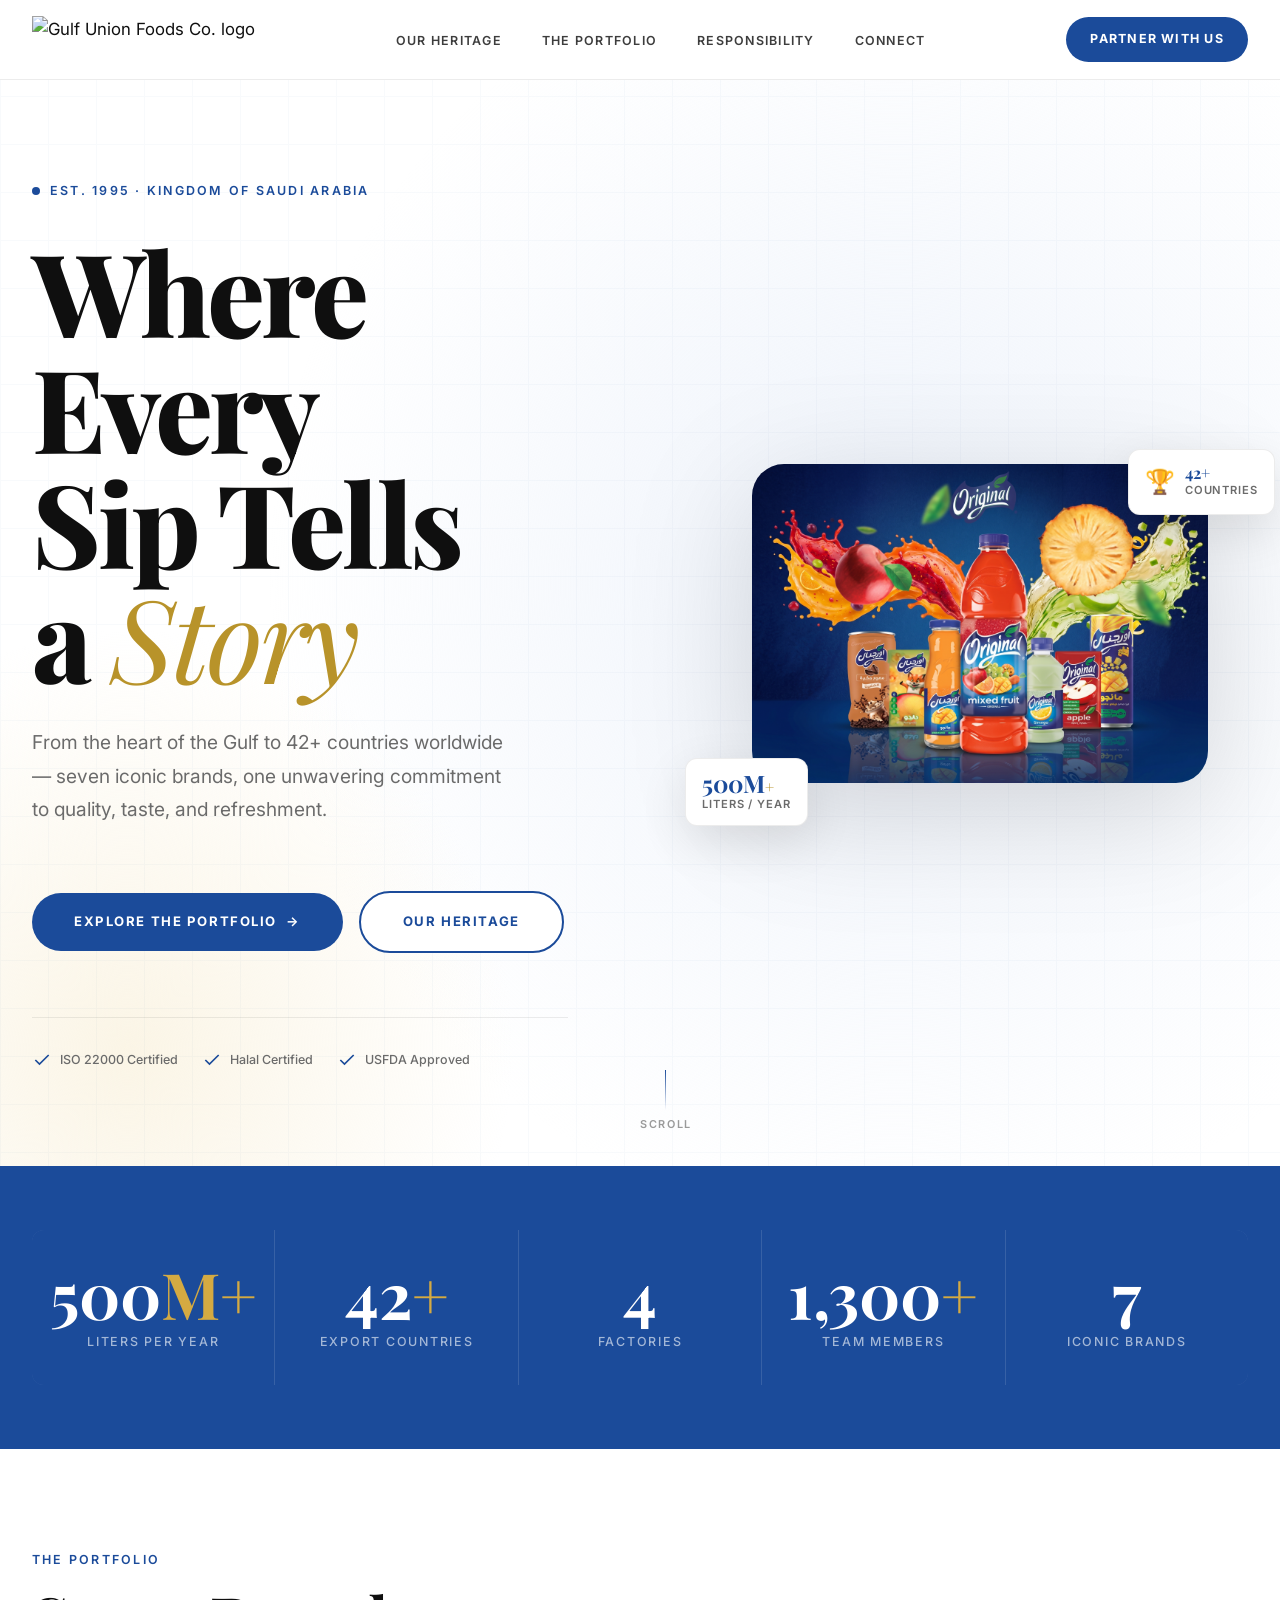
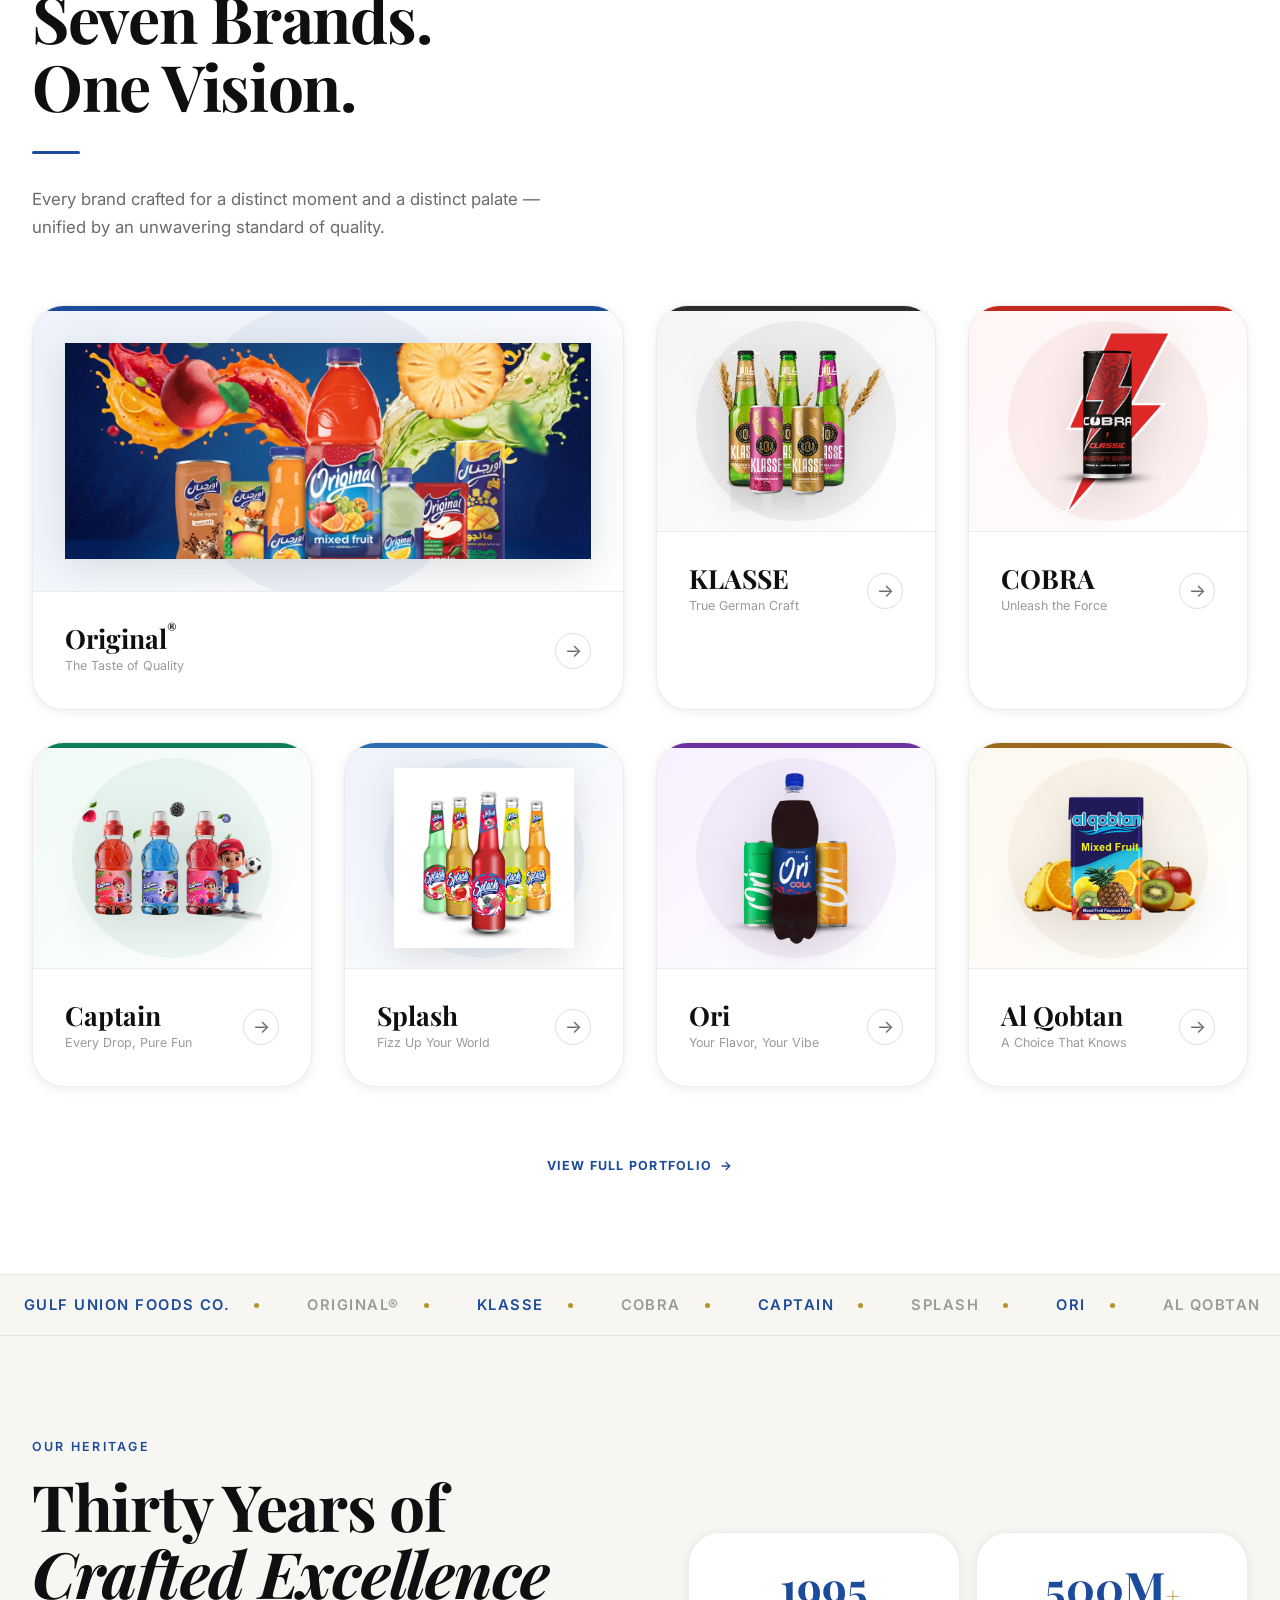
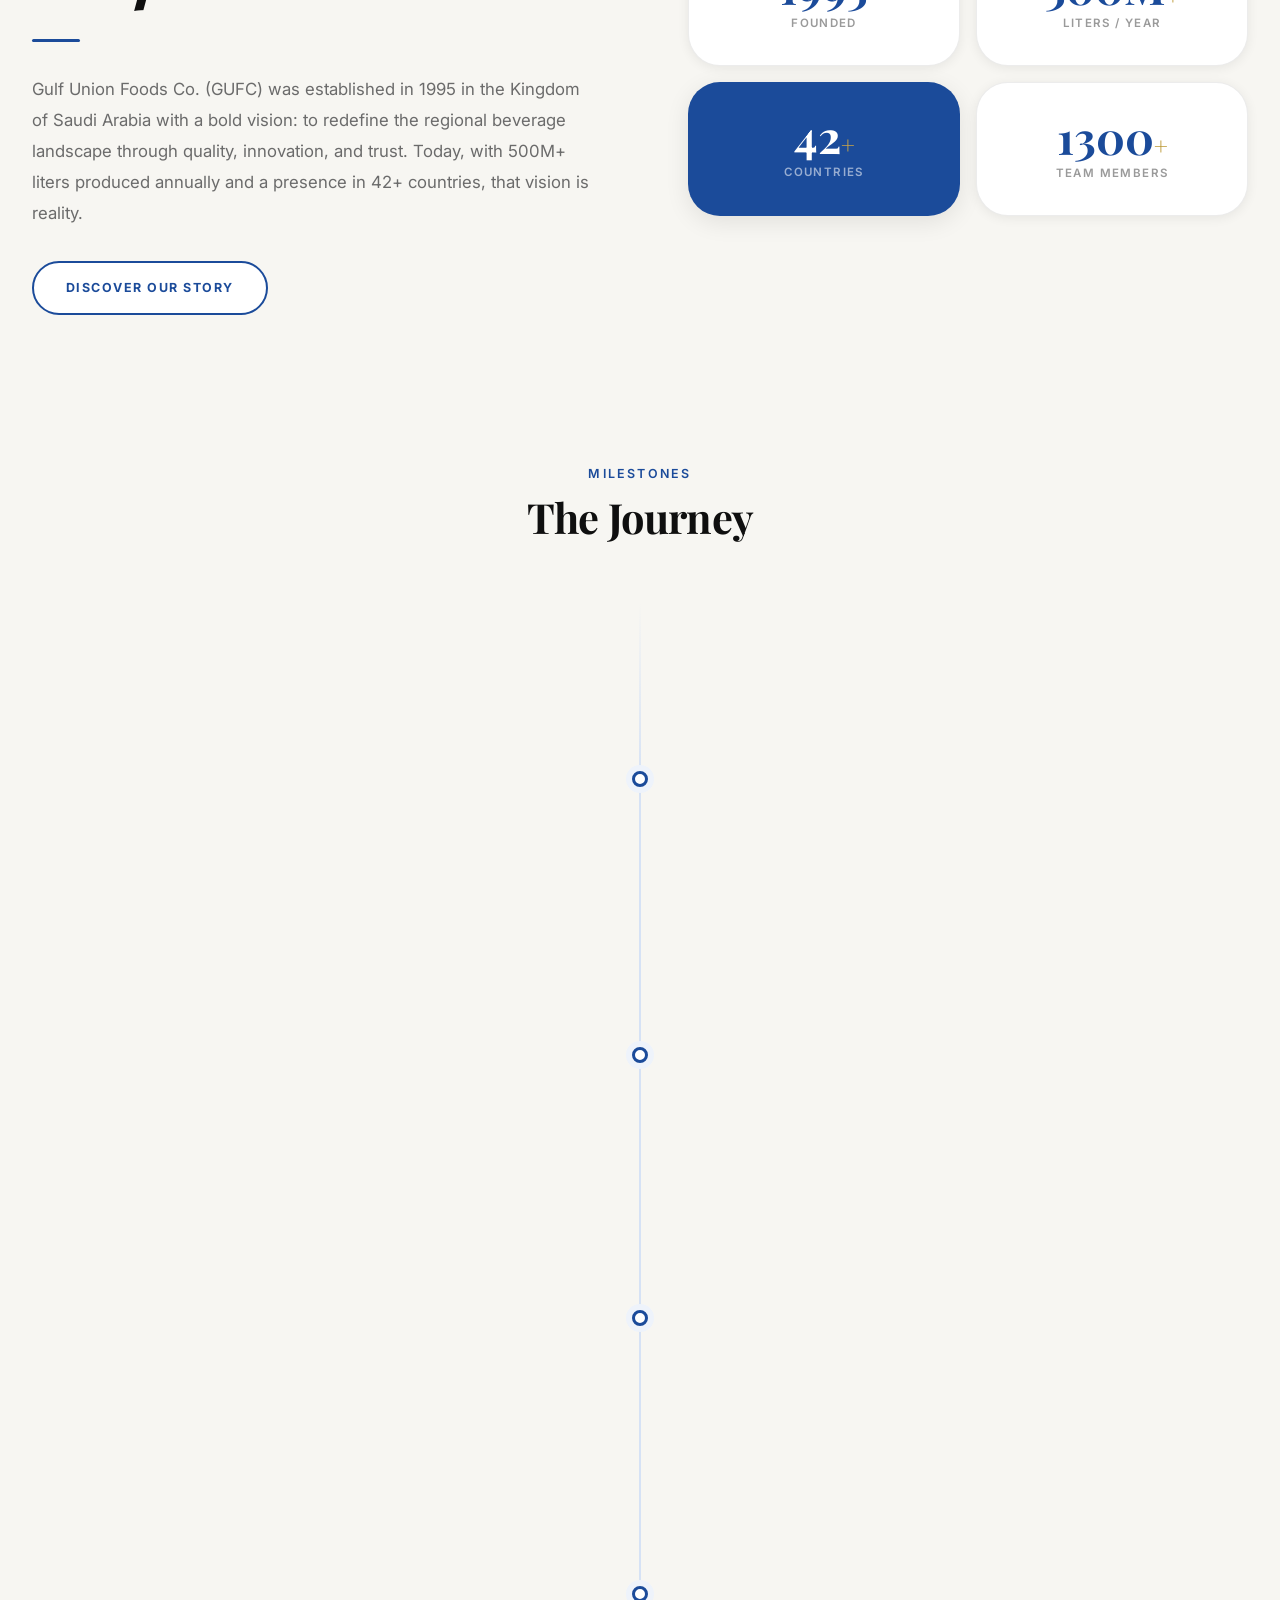
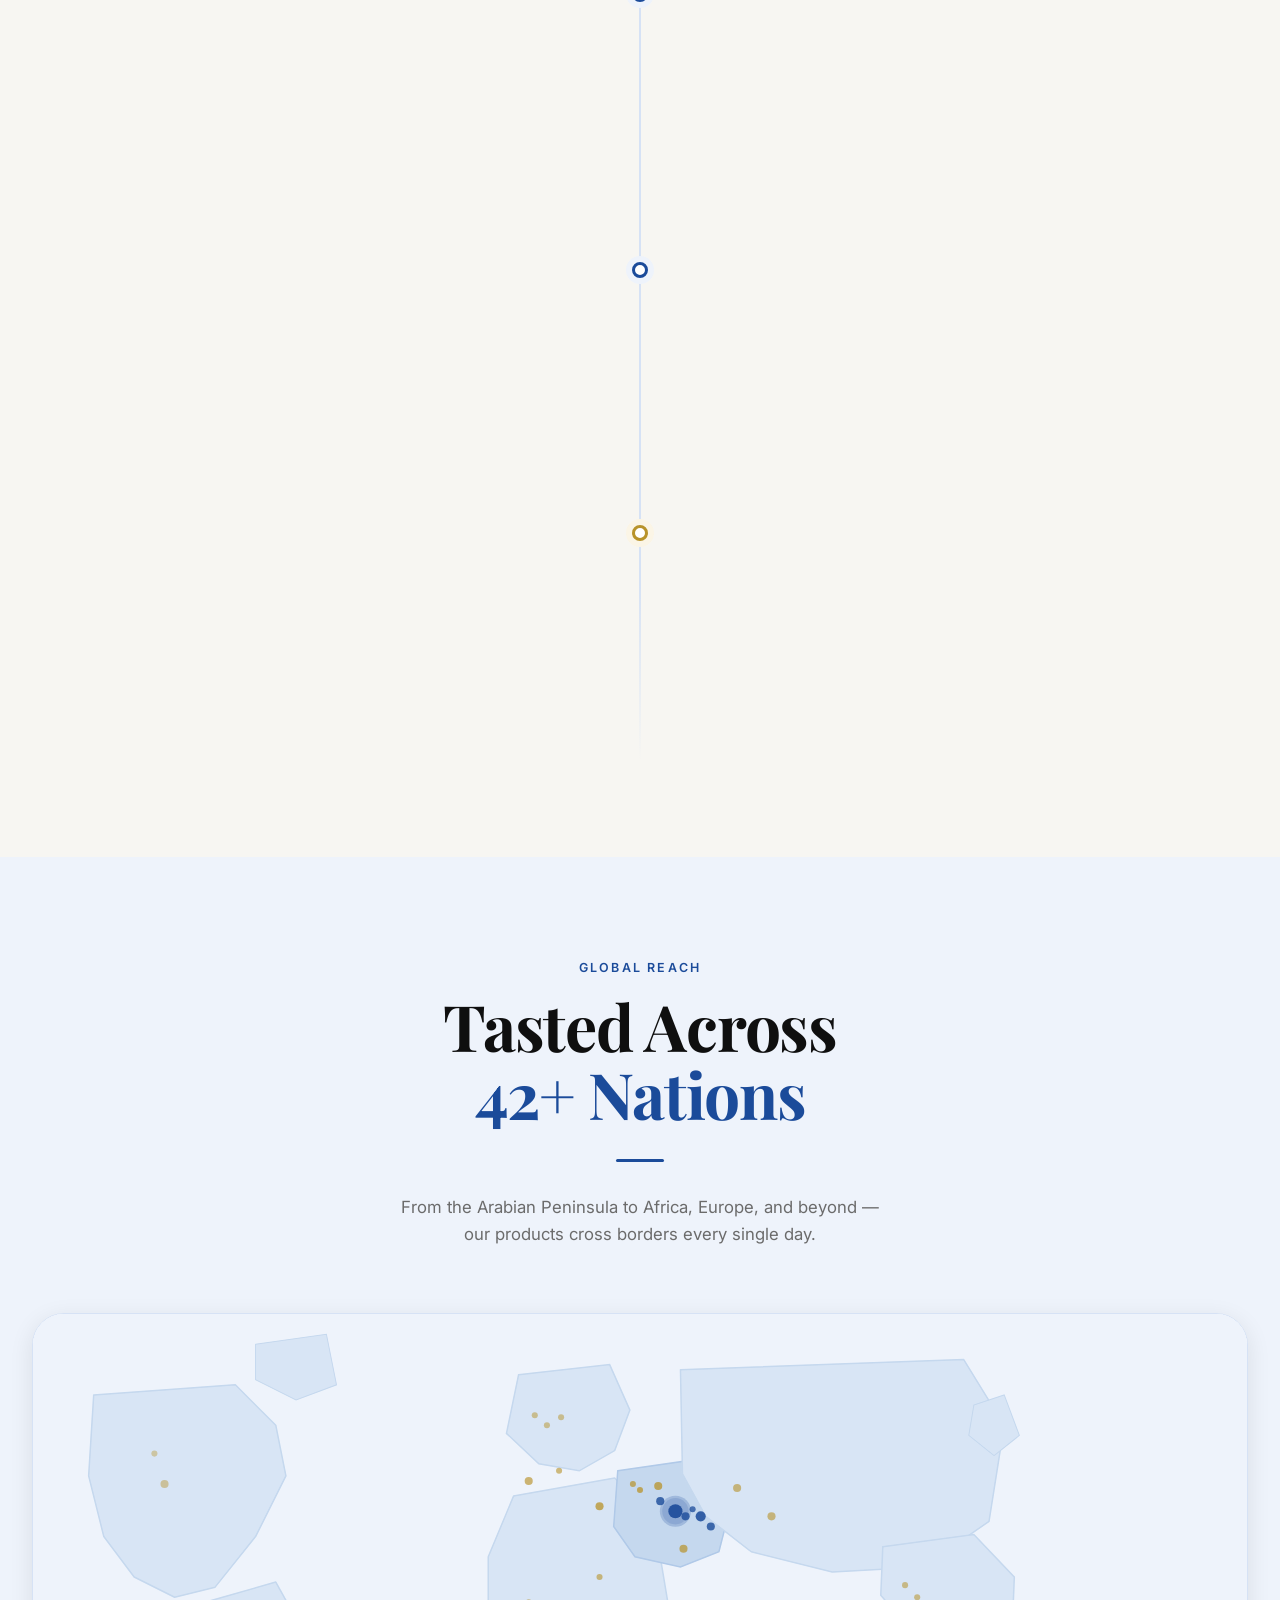
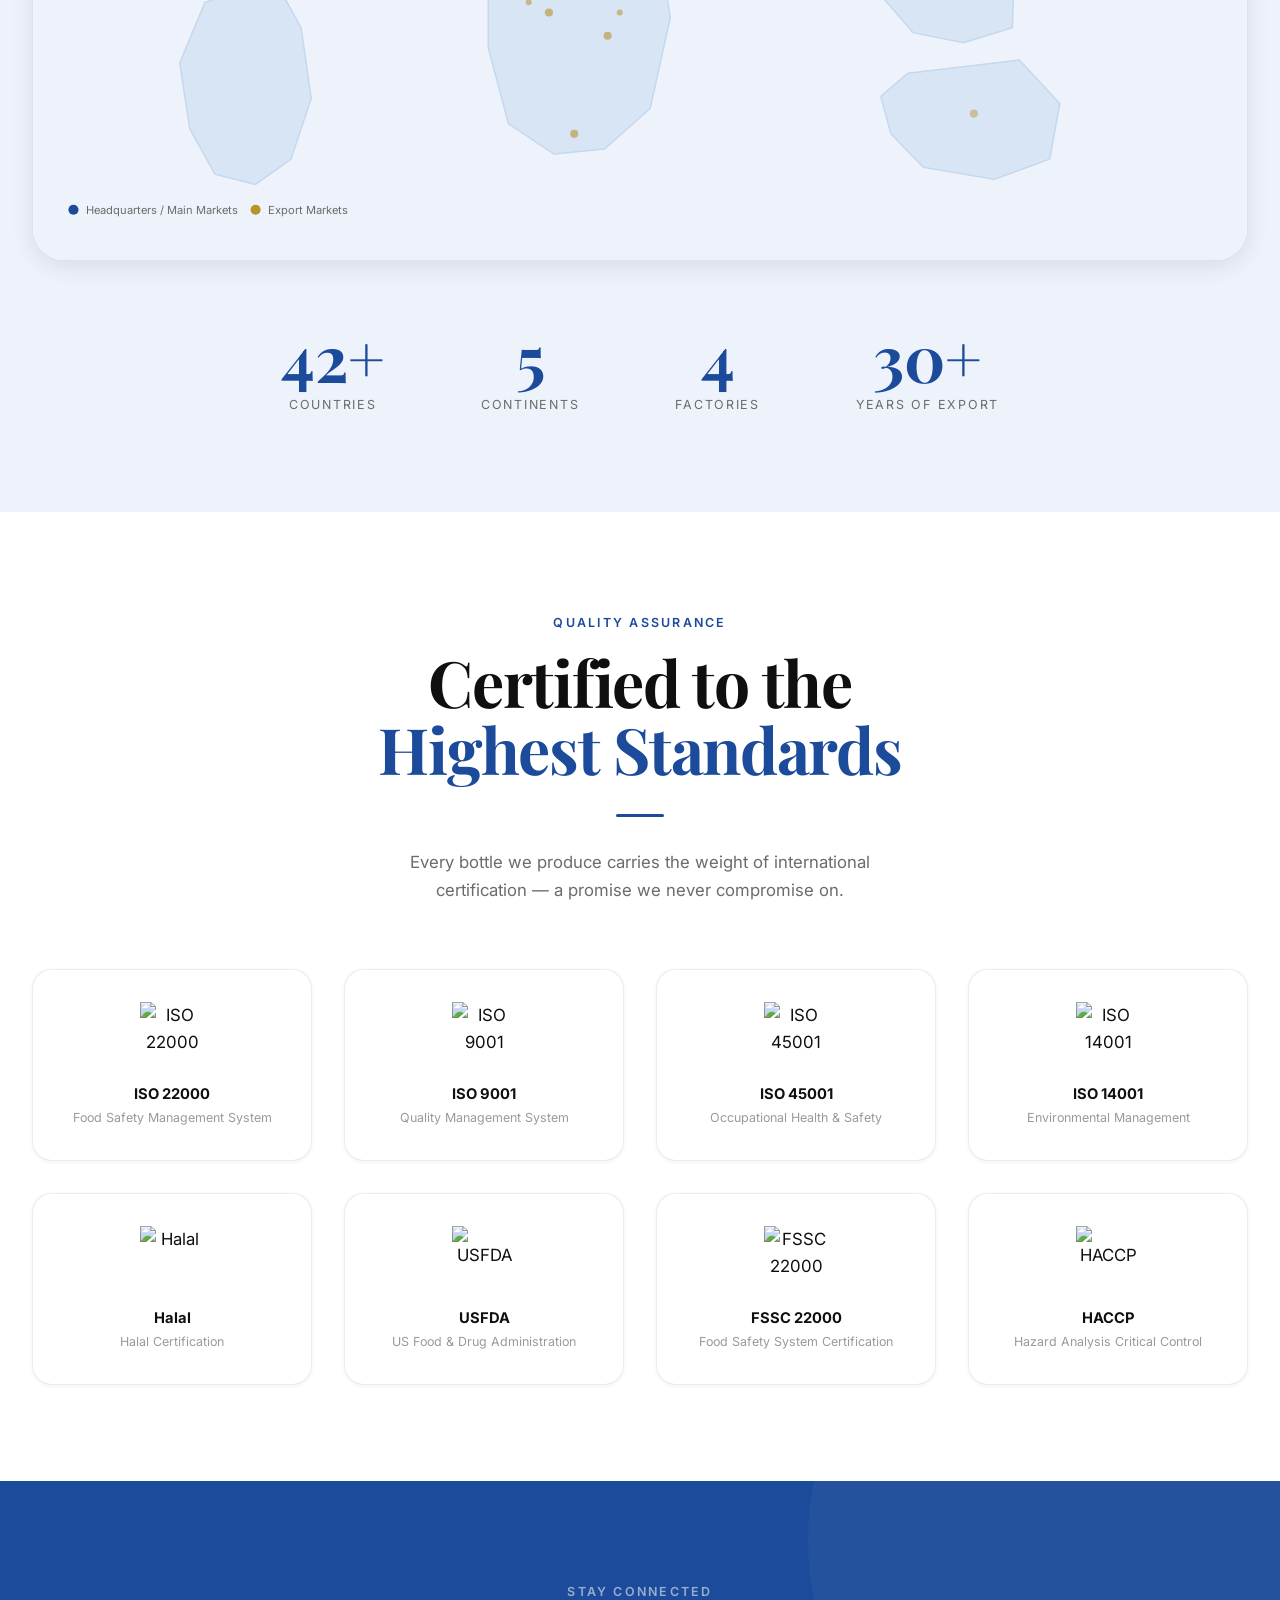
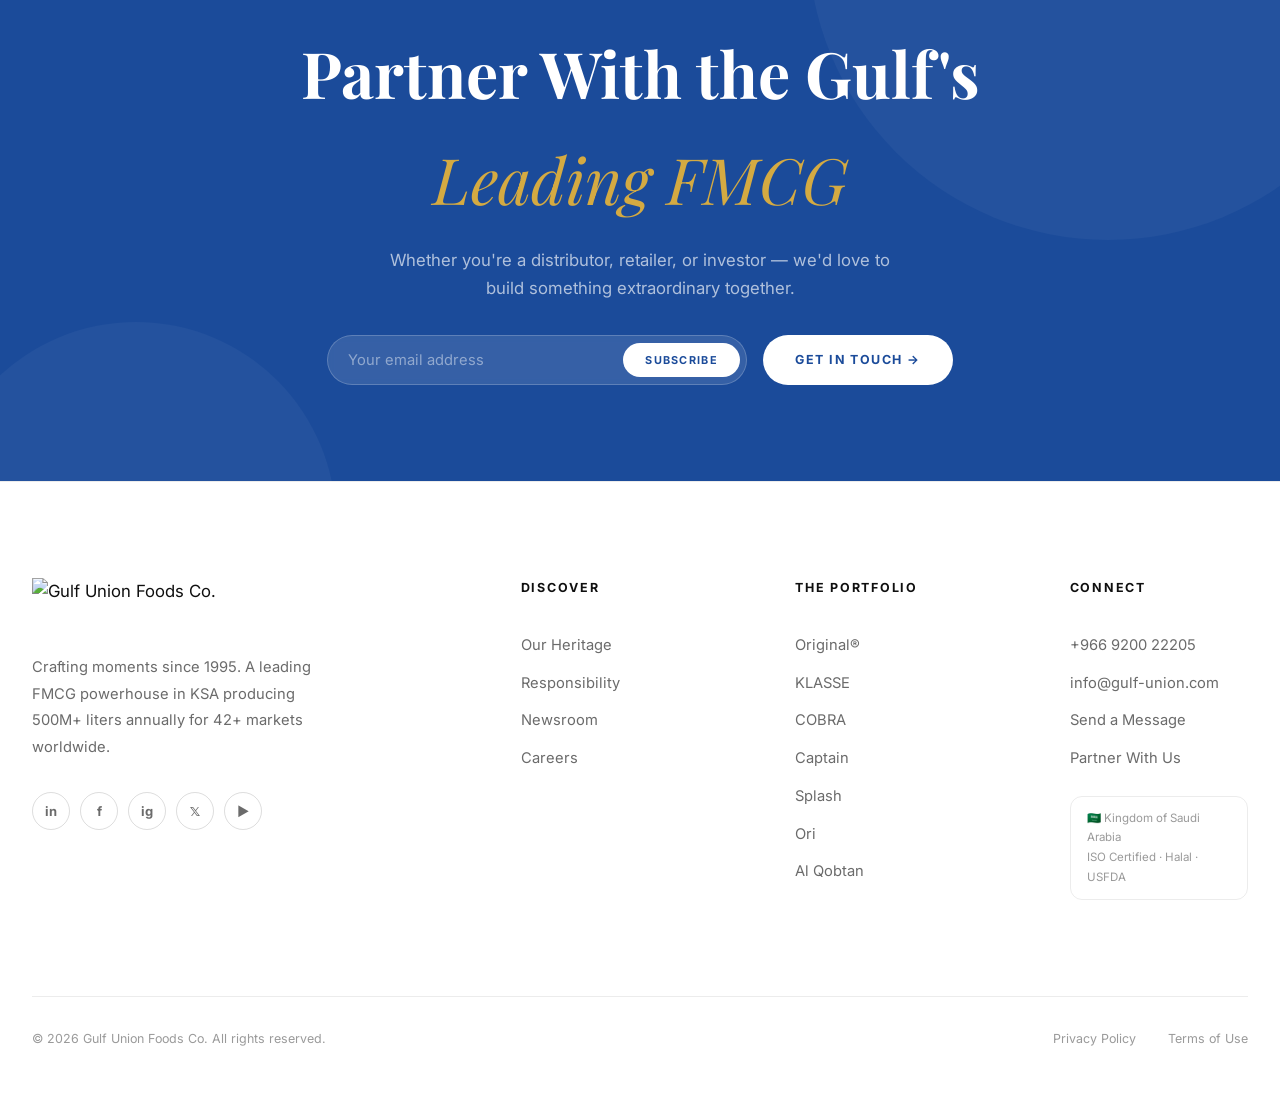
==== commit a6739d62: "feat: ultra-premium LIGHT theme rebuild v3.0 - white palette, Playfair Display + Inter, brand tile g" ====
--- a/index.html
+++ b/index.html
@@ -4,26 +4,24 @@
   <meta charset="UTF-8" />
   <meta name="viewport" content="width=device-width, initial-scale=1.0" />
   <title>Gulf Union Foods Co. — Crafting Moments Since 1995</title>
-  <meta name="description" content="Gulf Union Foods Co. is a leading FMCG powerhouse producing 500M+ liters per year across 7 iconic brands, exported to 42+ countries. Discover Original®, KLASSE, COBRA, Captain, Splash, Ori, and Al Qobtan." />
+  <meta name="description" content="Gulf Union Foods Co. — a leading FMCG powerhouse producing 500M+ liters per year across 7 iconic brands, exported to 42+ countries from the Kingdom of Saudi Arabia." />
   <link rel="icon" href="https://gulf-union.com/images/fav.ico" />
   <link rel="stylesheet" href="styles.css" />
-  <!-- Phosphor Icons -->
-  <script src="https://unpkg.com/@phosphor-icons/web@2.1.1/src/index.js" defer></script>
 </head>
 <body>
 
 <!-- ══════════════════════════════════════════
-     NAVIGATION
+     NAV — white sticky, full-color logo
 ══════════════════════════════════════════ -->
 <nav class="nav" id="nav" aria-label="Main navigation">
   <div class="nav__inner">
 
-    <a href="index.html" class="nav__logo" aria-label="Gulf Union Foods Co. — Home">
-      <img src="https://gulf-union.com/images/logo.png" alt="Gulf Union Foods Co." />
+    <a href="index.html" class="nav__logo" aria-label="Gulf Union Foods Co.">
+      <img src="https://gulf-union.com/images/logo.png" alt="Gulf Union Foods Co. logo" />
     </a>
 
     <ul class="nav__links" role="list">
-      <li><a href="about.html" class="nav__link">Our Heritage</a></li>
+      <li><a href="about.html"  class="nav__link">Our Heritage</a></li>
       <li class="nav__item">
         <a href="brands.html" class="nav__link">The Portfolio</a>
         <ul class="nav__dropdown" role="list">
@@ -48,7 +46,6 @@
   </div>
 </nav>
 
-<!-- Mobile nav -->
 <div class="nav__mobile" id="mobileNav" aria-hidden="true">
   <ul class="nav__mobile-links" role="list">
     <li><a href="index.html">Home</a></li>
@@ -64,468 +61,553 @@
 
 
 <!-- ══════════════════════════════════════════
-     HERO
+     HERO — light, airy, editorial
 ══════════════════════════════════════════ -->
 <section class="hero" aria-labelledby="hero-title">
-
-  <!-- Animated background -->
-  <div class="hero__bg">
-    <div class="hero__orb hero__orb--1"></div>
-    <div class="hero__orb hero__orb--2"></div>
-    <div class="hero__orb hero__orb--3"></div>
-  </div>
-  <div class="hero__grain" aria-hidden="true"></div>
-
-  <div class="hero__content">
-    <div class="hero__label">
-      <span class="hero__label-line" aria-hidden="true"></span>
-      <span class="hero__eyebrow">Est. 1995 · Kingdom of Saudi Arabia</span>
-      <span class="hero__label-line" aria-hidden="true"></span>
-    </div>
-
-    <h1 class="hero__title t-display" id="hero-title">
-      Crafting<br/>
-      <em>Moments</em><br/>
-      That Last
-    </h1>
-
-    <p class="hero__subtitle">
-      From the heart of the Gulf to 42 countries worldwide — seven iconic brands, one unwavering commitment to quality.
-    </p>
-
-    <div class="hero__actions">
-      <a href="brands.html" class="btn btn--primary">
-        Explore The Portfolio
-        <i class="ph-bold ph-arrow-right" aria-hidden="true"></i>
-      </a>
-      <a href="about.html" class="btn btn--outline">Our Heritage</a>
+  <div class="hero__bg-gradient" aria-hidden="true"></div>
+  <div class="hero__bg-grid"     aria-hidden="true"></div>
+
+  <div class="hero__inner">
+    <!-- Left: copy -->
+    <div class="hero__content">
+      <div class="hero__eyebrow reveal">
+        <span class="hero__eyebrow-dot" aria-hidden="true"></span>
+        <span class="t-label">Est. 1995 · Kingdom of Saudi Arabia</span>
+      </div>
+
+      <h1 class="hero__title reveal reveal-delay-1" id="hero-title">
+        Where Every<br/>
+        Sip Tells<br/>
+        a <em>Story</em>
+      </h1>
+
+      <p class="hero__subtitle reveal reveal-delay-2">
+        From the heart of the Gulf to 42+ countries worldwide — seven iconic brands, one unwavering commitment to quality, taste, and refreshment.
+      </p>
+
+      <div class="hero__actions reveal reveal-delay-3">
+        <a href="brands.html" class="btn btn--primary btn--lg">
+          Explore The Portfolio &nbsp;→
+        </a>
+        <a href="about.html" class="btn btn--secondary btn--lg">
+          Our Heritage
+        </a>
+      </div>
+
+      <div class="hero__trust reveal reveal-delay-4">
+        <div class="hero__trust-item">
+          <svg class="hero__trust-icon" viewBox="0 0 24 24" fill="none" stroke="currentColor" stroke-width="2" aria-hidden="true"><polyline points="20 6 9 17 4 12"/></svg>
+          ISO 22000 Certified
+        </div>
+        <div class="hero__trust-item">
+          <svg class="hero__trust-icon" viewBox="0 0 24 24" fill="none" stroke="currentColor" stroke-width="2" aria-hidden="true"><polyline points="20 6 9 17 4 12"/></svg>
+          Halal Certified
+        </div>
+        <div class="hero__trust-item">
+          <svg class="hero__trust-icon" viewBox="0 0 24 24" fill="none" stroke="currentColor" stroke-width="2" aria-hidden="true"><polyline points="20 6 9 17 4 12"/></svg>
+          USFDA Approved
+        </div>
+      </div>
+    </div>
+
+    <!-- Right: visual -->
+    <div class="hero__visual reveal-scale reveal-delay-2">
+      <img
+        src="https://gulf-union.com/images/originalbanner.jpg"
+        alt="Original® juice brand hero visual"
+        class="hero__product-float hero__product-float--main"
+        onerror="this.src='original-hero.jpg';"
+      />
+
+      <!-- Floating stat badge -->
+      <div class="hero__badge hero__badge--stats">
+        <div>
+          <div class="hero__badge-num">500M<span style="font-size:1rem;color:var(--c-gold);">+</span></div>
+          <div class="hero__badge-label">Liters / Year</div>
+        </div>
+      </div>
+
+      <!-- Floating cert badge -->
+      <div class="hero__badge hero__badge--cert">
+        <span class="hero__badge-icon">🏆</span>
+        <div>
+          <div class="hero__badge-num" style="font-size:1rem;">42+</div>
+          <div class="hero__badge-label">Countries</div>
+        </div>
+      </div>
     </div>
   </div>
 
   <div class="hero__scroll" aria-hidden="true">
+    <div class="hero__scroll-bar"></div>
     <span>Scroll</span>
-    <span class="hero__scroll-line"></span>
   </div>
 </section>
 
 
 <!-- ══════════════════════════════════════════
-     STATS COUNTER
-══════════════════════════════════════════ -->
-<section class="stats" aria-label="Company statistics">
+     STATS — blue bar
+══════════════════════════════════════════ -->
+<div class="stats-bar" aria-label="Key company statistics">
   <div class="container">
-    <div class="stats__grid">
-
-      <div class="stat reveal reveal-delay-1">
-        <div class="stat__number">
-          <span class="count-up" data-target="500">0</span><span class="stat__suffix">M+</span>
-        </div>
-        <div class="stat__label">Liters Per Year</div>
-      </div>
-
-      <div class="stat reveal reveal-delay-2">
-        <div class="stat__number">
-          <span class="count-up" data-target="42">0</span><span class="stat__suffix">+</span>
-        </div>
-        <div class="stat__label">Export Markets</div>
-      </div>
-
-      <div class="stat reveal reveal-delay-3">
-        <div class="stat__number">
+    <div class="stats-bar__grid">
+
+      <div class="stat-item reveal">
+        <div class="stat-item__num">
+          <span class="count-up" data-target="500">0</span><span class="stat-item__suffix">M+</span>
+        </div>
+        <div class="stat-item__label">Liters Per Year</div>
+      </div>
+
+      <div class="stat-item reveal reveal-delay-1">
+        <div class="stat-item__num">
+          <span class="count-up" data-target="42">0</span><span class="stat-item__suffix">+</span>
+        </div>
+        <div class="stat-item__label">Export Countries</div>
+      </div>
+
+      <div class="stat-item reveal reveal-delay-2">
+        <div class="stat-item__num">
           <span class="count-up" data-target="4">0</span>
         </div>
-        <div class="stat__label">World-Class Factories</div>
-      </div>
-
-      <div class="stat reveal reveal-delay-4">
-        <div class="stat__number">
-          <span class="count-up" data-target="1300">0</span><span class="stat__suffix">+</span>
-        </div>
-        <div class="stat__label">Team Members</div>
-      </div>
-
-      <div class="stat reveal reveal-delay-5">
-        <div class="stat__number">
+        <div class="stat-item__label">Factories</div>
+      </div>
+
+      <div class="stat-item reveal reveal-delay-3">
+        <div class="stat-item__num">
+          <span class="count-up" data-target="1300">0</span><span class="stat-item__suffix">+</span>
+        </div>
+        <div class="stat-item__label">Team Members</div>
+      </div>
+
+      <div class="stat-item reveal reveal-delay-4">
+        <div class="stat-item__num">
           <span class="count-up" data-target="7">0</span>
         </div>
-        <div class="stat__label">Iconic Brands</div>
-      </div>
-
-    </div>
-  </div>
-</section>
-
-
-<!-- ══════════════════════════════════════════
-     MARQUEE TICKER
-══════════════════════════════════════════ -->
-<div class="marquee-section" aria-hidden="true">
-  <div class="marquee-track">
-    <!-- duplicated for seamless loop -->
-    <div class="marquee-item"><span>Gulf Union Foods</span><span class="marquee-dot"></span></div>
-    <div class="marquee-item"><span class="gold">Original®</span><span class="marquee-dot"></span></div>
-    <div class="marquee-item"><span>KLASSE</span><span class="marquee-dot"></span></div>
-    <div class="marquee-item"><span class="gold">COBRA</span><span class="marquee-dot"></span></div>
-    <div class="marquee-item"><span>Captain</span><span class="marquee-dot"></span></div>
-    <div class="marquee-item"><span class="gold">Splash</span><span class="marquee-dot"></span></div>
-    <div class="marquee-item"><span>Ori</span><span class="marquee-dot"></span></div>
-    <div class="marquee-item"><span class="gold">Al Qobtan</span><span class="marquee-dot"></span></div>
-    <div class="marquee-item"><span>Est. 1995</span><span class="marquee-dot"></span></div>
-    <div class="marquee-item"><span class="gold">42+ Countries</span><span class="marquee-dot"></span></div>
-    <!-- duplicate -->
-    <div class="marquee-item"><span>Gulf Union Foods</span><span class="marquee-dot"></span></div>
-    <div class="marquee-item"><span class="gold">Original®</span><span class="marquee-dot"></span></div>
-    <div class="marquee-item"><span>KLASSE</span><span class="marquee-dot"></span></div>
-    <div class="marquee-item"><span class="gold">COBRA</span><span class="marquee-dot"></span></div>
-    <div class="marquee-item"><span>Captain</span><span class="marquee-dot"></span></div>
-    <div class="marquee-item"><span class="gold">Splash</span><span class="marquee-dot"></span></div>
-    <div class="marquee-item"><span>Ori</span><span class="marquee-dot"></span></div>
-    <div class="marquee-item"><span class="gold">Al Qobtan</span><span class="marquee-dot"></span></div>
-    <div class="marquee-item"><span>Est. 1995</span><span class="marquee-dot"></span></div>
-    <div class="marquee-item"><span class="gold">42+ Countries</span><span class="marquee-dot"></span></div>
+        <div class="stat-item__label">Iconic Brands</div>
+      </div>
+
+    </div>
   </div>
 </div>
 
 
 <!-- ══════════════════════════════════════════
-     BRAND PORTFOLIO
-══════════════════════════════════════════ -->
-<section class="section portfolio" aria-labelledby="portfolio-title">
+     BRAND PORTFOLIO GRID
+══════════════════════════════════════════ -->
+<section class="section section--white" aria-labelledby="portfolio-title">
   <div class="container">
     <div class="section-header reveal">
       <span class="t-label">The Portfolio</span>
-      <h2 class="t-display t-2xl" id="portfolio-title">
+      <h2 class="t-display t-2xl" id="portfolio-title" style="margin-top:0.75rem;">
         Seven Brands.<br/>One Vision.
       </h2>
       <div class="divider"></div>
-      <p class="t-muted" style="max-width:560px;margin-top:1rem;">
-        Every brand crafted for a distinct moment, a distinct palate — unified by an unwavering standard of quality.
+      <p class="t-muted" style="max-width:520px;margin-top:0.75rem;font-size:1.05rem;">
+        Every brand crafted for a distinct moment and a distinct palate — unified by an unwavering standard of quality.
       </p>
     </div>
-  </div>
-
-  <div class="container container--wide" style="margin-top:3rem;">
-    <div class="portfolio__grid reveal-scale">
-
-      <!-- Original -->
-      <a href="original.html" class="brand-card" data-brand="original" aria-label="Original® — The Taste of Quality">
-        <div class="brand-card__bg"></div>
-        <div class="brand-card__overlay"></div>
-        <img
-          src="https://gulf-union.com/images/boriginal%20grp.png"
-          alt="Original® products"
-          class="brand-card__img"
-          onerror="this.src='original-hero.jpg';this.style.objectFit='cover';this.style.height='100%';this.style.width='100%';this.style.bottom='0';"
-        />
-        <div class="brand-card__content">
-          <div class="brand-card__name">Original®</div>
-          <div class="brand-card__tagline">The Taste of Quality</div>
+
+    <div class="brand-grid">
+
+      <!-- Original® — wide card -->
+      <a href="original.html" class="brand-tile brand-tile--wide reveal reveal-delay-1" aria-label="Original® — The Taste of Quality">
+        <div class="brand-tile__accent accent-original"></div>
+        <div class="brand-tile__img-wrap" style="height:280px;background:linear-gradient(135deg,var(--c-blue-pale),#fff);">
+          <div class="brand-tile__bg-circle circle-original" style="width:300px;height:300px;"></div>
+          <img
+            src="https://gulf-union.com/images/boriginal%20grp.png"
+            alt="Original® product family"
+            class="brand-tile__product"
+            style="height:240px;"
+            onerror="this.src='original-hero.jpg';this.style.objectFit='cover';this.style.width='100%';this.style.height='100%';"
+          />
+        </div>
+        <div class="brand-tile__info">
+          <div>
+            <div class="brand-tile__name">Original<sup style="font-size:0.55em;position:relative;top:-0.4em;">®</sup></div>
+            <div class="brand-tile__tagline">The Taste of Quality</div>
+          </div>
+          <div class="brand-tile__arrow">→</div>
         </div>
       </a>
 
       <!-- KLASSE -->
-      <a href="brands.html#klasse" class="brand-card" data-brand="klasse" aria-label="KLASSE — True German Craft">
-        <div class="brand-card__bg"></div>
-        <div class="brand-card__overlay"></div>
-        <img
-          src="https://gulf-union.com/images/bklasse%20grp.png"
-          alt="KLASSE products"
-          class="brand-card__img"
-          onerror="this.src='klasse-hero.png';"
-        />
-        <div class="brand-card__content">
-          <div class="brand-card__name">KLASSE</div>
-          <div class="brand-card__tagline">True German Craft</div>
+      <a href="brands.html#klasse" class="brand-tile reveal reveal-delay-1" aria-label="KLASSE — True German Craft">
+        <div class="brand-tile__accent accent-klasse"></div>
+        <div class="brand-tile__img-wrap" style="background:linear-gradient(135deg,#f5f5f5,#fff);">
+          <div class="brand-tile__bg-circle circle-klasse"></div>
+          <img src="https://gulf-union.com/images/bklasse%20grp.png" alt="KLASSE" class="brand-tile__product" onerror="this.src='klasse-hero.png';" loading="lazy"/>
+        </div>
+        <div class="brand-tile__info">
+          <div>
+            <div class="brand-tile__name">KLASSE</div>
+            <div class="brand-tile__tagline">True German Craft</div>
+          </div>
+          <div class="brand-tile__arrow">→</div>
         </div>
       </a>
 
       <!-- COBRA -->
-      <a href="brands.html#cobra" class="brand-card" data-brand="cobra" aria-label="COBRA — Unleash the Force">
-        <div class="brand-card__bg"></div>
-        <div class="brand-card__overlay"></div>
-        <img
-          src="https://gulf-union.com/images/bcobra%20grp.png"
-          alt="COBRA products"
-          class="brand-card__img"
-          onerror="this.src='cobra-hero.png';"
-        />
-        <div class="brand-card__content">
-          <div class="brand-card__name">COBRA</div>
-          <div class="brand-card__tagline">Unleash the Force</div>
+      <a href="brands.html#cobra" class="brand-tile reveal reveal-delay-2" aria-label="COBRA — Unleash the Force">
+        <div class="brand-tile__accent accent-cobra"></div>
+        <div class="brand-tile__img-wrap" style="background:linear-gradient(135deg,#fff5f5,#fff);">
+          <div class="brand-tile__bg-circle circle-cobra"></div>
+          <img src="https://gulf-union.com/images/bcobra%20grp.png" alt="COBRA" class="brand-tile__product" onerror="this.src='cobra-hero.png';" loading="lazy"/>
+        </div>
+        <div class="brand-tile__info">
+          <div>
+            <div class="brand-tile__name">COBRA</div>
+            <div class="brand-tile__tagline">Unleash the Force</div>
+          </div>
+          <div class="brand-tile__arrow">→</div>
         </div>
       </a>
 
       <!-- Captain -->
-      <a href="brands.html#captain" class="brand-card" data-brand="captain" aria-label="Captain — Every Drop, Pure Fun">
-        <div class="brand-card__bg"></div>
-        <div class="brand-card__overlay"></div>
-        <img
-          src="https://gulf-union.com/images/bcaptain%20grp.png"
-          alt="Captain products"
-          class="brand-card__img"
-          onerror="this.src='captain-hero.png';"
-        />
-        <div class="brand-card__content">
-          <div class="brand-card__name">Captain</div>
-          <div class="brand-card__tagline">Every Drop, Pure Fun</div>
+      <a href="brands.html#captain" class="brand-tile reveal reveal-delay-1" aria-label="Captain — Every Drop, Pure Fun">
+        <div class="brand-tile__accent accent-captain"></div>
+        <div class="brand-tile__img-wrap" style="background:linear-gradient(135deg,#f0faf5,#fff);">
+          <div class="brand-tile__bg-circle circle-captain"></div>
+          <img src="https://gulf-union.com/images/bcaptain%20grp.png" alt="Captain" class="brand-tile__product" onerror="this.src='captain-hero.png';" loading="lazy"/>
+        </div>
+        <div class="brand-tile__info">
+          <div>
+            <div class="brand-tile__name">Captain</div>
+            <div class="brand-tile__tagline">Every Drop, Pure Fun</div>
+          </div>
+          <div class="brand-tile__arrow">→</div>
         </div>
       </a>
 
       <!-- Splash -->
-      <a href="brands.html#splash" class="brand-card" data-brand="splash" aria-label="Splash — Fizz Up Your World">
-        <div class="brand-card__bg"></div>
-        <div class="brand-card__overlay"></div>
-        <img
-          src="https://gulf-union.com/images/bsplash%20grp.png"
-          alt="Splash products"
-          class="brand-card__img"
-          onerror="this.src='splash-hero.png';"
-        />
-        <div class="brand-card__content">
-          <div class="brand-card__name">Splash</div>
-          <div class="brand-card__tagline">Fizz Up Your World</div>
+      <a href="brands.html#splash" class="brand-tile reveal reveal-delay-2" aria-label="Splash — Fizz Up Your World">
+        <div class="brand-tile__accent accent-splash"></div>
+        <div class="brand-tile__img-wrap" style="background:linear-gradient(135deg,var(--c-blue-pale),#fff);">
+          <div class="brand-tile__bg-circle circle-splash"></div>
+          <img src="https://gulf-union.com/images/bsplash%20grp.png" alt="Splash" class="brand-tile__product" onerror="this.src='splash-hero.png';" loading="lazy"/>
+        </div>
+        <div class="brand-tile__info">
+          <div>
+            <div class="brand-tile__name">Splash</div>
+            <div class="brand-tile__tagline">Fizz Up Your World</div>
+          </div>
+          <div class="brand-tile__arrow">→</div>
         </div>
       </a>
 
       <!-- Ori -->
-      <a href="brands.html#ori" class="brand-card" data-brand="ori" aria-label="Ori — Your Flavor, Your Vibe">
-        <div class="brand-card__bg"></div>
-        <div class="brand-card__overlay"></div>
-        <img
-          src="https://gulf-union.com/images/bOri%20grp.png"
-          alt="Ori products"
-          class="brand-card__img"
-          onerror="this.src='ori-hero.png';"
-        />
-        <div class="brand-card__content">
-          <div class="brand-card__name">Ori</div>
-          <div class="brand-card__tagline">Your Flavor, Your Vibe</div>
+      <a href="brands.html#ori" class="brand-tile reveal reveal-delay-1" aria-label="Ori — Your Flavor, Your Vibe">
+        <div class="brand-tile__accent accent-ori"></div>
+        <div class="brand-tile__img-wrap" style="background:linear-gradient(135deg,#f8f0ff,#fff);">
+          <div class="brand-tile__bg-circle circle-ori"></div>
+          <img src="https://gulf-union.com/images/bOri%20grp.png" alt="Ori" class="brand-tile__product" onerror="this.src='ori-hero.png';" loading="lazy"/>
+        </div>
+        <div class="brand-tile__info">
+          <div>
+            <div class="brand-tile__name">Ori</div>
+            <div class="brand-tile__tagline">Your Flavor, Your Vibe</div>
+          </div>
+          <div class="brand-tile__arrow">→</div>
         </div>
       </a>
 
       <!-- Al Qobtan -->
-      <a href="brands.html#alqobtan" class="brand-card" data-brand="alqobtan" aria-label="Al Qobtan — A Choice That Knows">
-        <div class="brand-card__bg"></div>
-        <div class="brand-card__overlay"></div>
-        <img
-          src="https://gulf-union.com/images/bal%20qobtan%20grp.png"
-          alt="Al Qobtan products"
-          class="brand-card__img"
-          onerror="this.src='alqobtan-hero.png';"
-        />
-        <div class="brand-card__content">
-          <div class="brand-card__name">Al Qobtan</div>
-          <div class="brand-card__tagline">A Choice That Knows</div>
+      <a href="brands.html#alqobtan" class="brand-tile reveal reveal-delay-2" aria-label="Al Qobtan — A Choice That Knows">
+        <div class="brand-tile__accent accent-alqobtan"></div>
+        <div class="brand-tile__img-wrap" style="background:linear-gradient(135deg,#fdf8ee,#fff);">
+          <div class="brand-tile__bg-circle circle-alqobtan"></div>
+          <img src="https://gulf-union.com/images/bal%20qobtan%20grp.png" alt="Al Qobtan" class="brand-tile__product" onerror="this.src='alqobtan-hero.png';" loading="lazy"/>
+        </div>
+        <div class="brand-tile__info">
+          <div>
+            <div class="brand-tile__name">Al Qobtan</div>
+            <div class="brand-tile__tagline">A Choice That Knows</div>
+          </div>
+          <div class="brand-tile__arrow">→</div>
         </div>
       </a>
 
     </div>
-  </div>
-
-  <div class="container" style="margin-top:3rem;text-align:center;">
-    <a href="brands.html" class="btn btn--ghost">
-      View Full Portfolio <span class="btn__arrow">→</span>
-    </a>
+
+    <div style="text-align:center;margin-top:var(--sp-lg);" class="reveal">
+      <a href="brands.html" class="btn btn--ghost">
+        View Full Portfolio <span class="arrow">→</span>
+      </a>
+    </div>
   </div>
 </section>
 
 
 <!-- ══════════════════════════════════════════
-     HERITAGE TIMELINE
-══════════════════════════════════════════ -->
-<section class="section heritage" aria-labelledby="heritage-title">
+     TICKER
+══════════════════════════════════════════ -->
+<div class="ticker" aria-hidden="true">
+  <div class="ticker__track">
+    <div class="ticker__item"><span class="ticker__text ticker__text--accent">Gulf Union Foods Co.</span><span class="ticker__sep"></span></div>
+    <div class="ticker__item"><span class="ticker__text">Original®</span><span class="ticker__sep"></span></div>
+    <div class="ticker__item"><span class="ticker__text ticker__text--accent">KLASSE</span><span class="ticker__sep"></span></div>
+    <div class="ticker__item"><span class="ticker__text">COBRA</span><span class="ticker__sep"></span></div>
+    <div class="ticker__item"><span class="ticker__text ticker__text--accent">Captain</span><span class="ticker__sep"></span></div>
+    <div class="ticker__item"><span class="ticker__text">Splash</span><span class="ticker__sep"></span></div>
+    <div class="ticker__item"><span class="ticker__text ticker__text--accent">Ori</span><span class="ticker__sep"></span></div>
+    <div class="ticker__item"><span class="ticker__text">Al Qobtan</span><span class="ticker__sep"></span></div>
+    <div class="ticker__item"><span class="ticker__text ticker__text--accent">Est. 1995</span><span class="ticker__sep"></span></div>
+    <div class="ticker__item"><span class="ticker__text">42+ Countries</span><span class="ticker__sep"></span></div>
+    <!-- duplicate for seamless loop -->
+    <div class="ticker__item"><span class="ticker__text ticker__text--accent">Gulf Union Foods Co.</span><span class="ticker__sep"></span></div>
+    <div class="ticker__item"><span class="ticker__text">Original®</span><span class="ticker__sep"></span></div>
+    <div class="ticker__item"><span class="ticker__text ticker__text--accent">KLASSE</span><span class="ticker__sep"></span></div>
+    <div class="ticker__item"><span class="ticker__text">COBRA</span><span class="ticker__sep"></span></div>
+    <div class="ticker__item"><span class="ticker__text ticker__text--accent">Captain</span><span class="ticker__sep"></span></div>
+    <div class="ticker__item"><span class="ticker__text">Splash</span><span class="ticker__sep"></span></div>
+    <div class="ticker__item"><span class="ticker__text ticker__text--accent">Ori</span><span class="ticker__sep"></span></div>
+    <div class="ticker__item"><span class="ticker__text">Al Qobtan</span><span class="ticker__sep"></span></div>
+    <div class="ticker__item"><span class="ticker__text ticker__text--accent">Est. 1995</span><span class="ticker__sep"></span></div>
+    <div class="ticker__item"><span class="ticker__text">42+ Countries</span><span class="ticker__sep"></span></div>
+  </div>
+</div>
+
+
+<!-- ══════════════════════════════════════════
+     HERITAGE INTRO + TIMELINE
+══════════════════════════════════════════ -->
+<section class="section section--surface" aria-labelledby="heritage-title">
   <div class="container">
 
-    <div class="heritage__intro">
+    <div style="display:grid;grid-template-columns:1fr 1fr;gap:var(--sp-xl);align-items:center;margin-bottom:var(--sp-2xl);">
       <div class="reveal-left">
         <span class="t-label">Our Heritage</span>
-        <h2 class="t-display t-2xl" id="heritage-title" style="margin-top:1rem;">
-          Thirty Years of<br/><em class="t-italic t-gold">Crafted Excellence</em>
+        <h2 class="t-display t-2xl" id="heritage-title" style="margin-top:0.75rem;">
+          Thirty Years of<br/><em class="t-italic">Crafted Excellence</em>
         </h2>
         <div class="divider"></div>
-        <p class="t-muted" style="margin-top:1rem;font-size:1.05rem;line-height:1.8;">
-          Gulf Union Foods Co. (GUFC) is a trusted name in the beverage industry, focused on delivering diverse, high-quality beverages across every category. Our portfolio spans juices, energy drinks, non-alcoholic malt, soft drinks, and sparkling juices — crafted to suit every consumer, to share every moment.
+        <p style="color:var(--c-ink-3);font-size:1.05rem;line-height:1.85;margin-top:0.75rem;">
+          Gulf Union Foods Co. (GUFC) was established in 1995 in the Kingdom of Saudi Arabia with a bold vision: to redefine the regional beverage landscape through quality, innovation, and trust. Today, with 500M+ liters produced annually and a presence in 42+ countries, that vision is reality.
         </p>
-        <a href="about.html" class="btn btn--outline" style="margin-top:2rem;">
-          Read Our Story
-        </a>
-      </div>
-
-      <!-- Timeline -->
-      <div class="reveal-right" style="padding-left:2rem;">
-        <div class="timeline">
-
-          <div class="timeline__item reveal">
-            <div class="timeline__year">1995</div>
-            <div class="timeline__event">
-              <strong>The Foundation</strong>
-              Gulf Union Foods Co. is established in the Kingdom of Saudi Arabia, with a bold vision to redefine the regional beverage landscape.
-            </div>
-          </div>
-
-          <div class="timeline__item reveal reveal-delay-1">
-            <div class="timeline__year">1999</div>
-            <div class="timeline__event">
-              <strong>First Factory Doors Open</strong>
-              Production begins at our first world-class manufacturing plant, setting new benchmarks for quality in the region.
-            </div>
-          </div>
-
-          <div class="timeline__item reveal reveal-delay-2">
-            <div class="timeline__year">2005</div>
-            <div class="timeline__event">
-              <strong>Original® is Born</strong>
-              The launch of Original® — our flagship juice brand — marks a turning point, quickly capturing the hearts of consumers across the Gulf.
-            </div>
-          </div>
-
-          <div class="timeline__item reveal reveal-delay-3">
-            <div class="timeline__year">2010</div>
-            <div class="timeline__event">
-              <strong>Portfolio Expansion</strong>
-              KLASSE and COBRA join the family, diversifying into malt beverages and energy drinks. Export markets grow to 25+ countries.
-            </div>
-          </div>
-
-          <div class="timeline__item reveal reveal-delay-4">
-            <div class="timeline__year">2018</div>
-            <div class="timeline__event">
-              <strong>Global Reach</strong>
-              Four manufacturing facilities now operating at full capacity. Exports reach 42+ countries across 5 continents.
-            </div>
-          </div>
-
-          <div class="timeline__item reveal reveal-delay-5">
-            <div class="timeline__year">2026</div>
-            <div class="timeline__event">
-              <strong>500 Million Liters & Beyond</strong>
-              GUFC now produces over 500M+ liters annually with 1,300+ team members, continuing to innovate and lead the FMCG sector.
-            </div>
-          </div>
-
-        </div>
-      </div>
-    </div>
+        <a href="about.html" class="btn btn--secondary" style="margin-top:var(--sp-md);">Discover Our Story</a>
+      </div>
+      <div class="reveal-right" style="display:grid;grid-template-columns:1fr 1fr;gap:1rem;">
+        <div style="background:#fff;border:1px solid var(--c-border);border-radius:var(--r-xl);padding:var(--sp-md);text-align:center;box-shadow:var(--shadow-sm);">
+          <div style="font-family:'Playfair Display',serif;font-size:2.8rem;font-weight:700;color:var(--c-blue);line-height:1;">1995</div>
+          <div style="font-size:0.72rem;font-weight:600;letter-spacing:0.12em;text-transform:uppercase;color:var(--c-ink-4);margin-top:4px;">Founded</div>
+        </div>
+        <div style="background:#fff;border:1px solid var(--c-border);border-radius:var(--r-xl);padding:var(--sp-md);text-align:center;box-shadow:var(--shadow-sm);">
+          <div style="font-family:'Playfair Display',serif;font-size:2.8rem;font-weight:700;color:var(--c-blue);line-height:1;">500M<span style="color:var(--c-gold);font-size:1.5rem;">+</span></div>
+          <div style="font-size:0.72rem;font-weight:600;letter-spacing:0.12em;text-transform:uppercase;color:var(--c-ink-4);margin-top:4px;">Liters / Year</div>
+        </div>
+        <div style="background:var(--c-blue);border-radius:var(--r-xl);padding:var(--sp-md);text-align:center;box-shadow:var(--shadow-md);">
+          <div style="font-family:'Playfair Display',serif;font-size:2.8rem;font-weight:700;color:#fff;line-height:1;">42<span style="color:var(--c-gold-light);font-size:1.5rem;">+</span></div>
+          <div style="font-size:0.72rem;font-weight:600;letter-spacing:0.12em;text-transform:uppercase;color:rgba(255,255,255,0.55);margin-top:4px;">Countries</div>
+        </div>
+        <div style="background:#fff;border:1px solid var(--c-border);border-radius:var(--r-xl);padding:var(--sp-md);text-align:center;box-shadow:var(--shadow-sm);">
+          <div style="font-family:'Playfair Display',serif;font-size:2.8rem;font-weight:700;color:var(--c-blue);line-height:1;">1300<span style="color:var(--c-gold);font-size:1.5rem;">+</span></div>
+          <div style="font-size:0.72rem;font-weight:600;letter-spacing:0.12em;text-transform:uppercase;color:var(--c-ink-4);margin-top:4px;">Team Members</div>
+        </div>
+      </div>
+    </div>
+
+    <!-- Timeline -->
+    <div style="text-align:center;margin-bottom:var(--sp-lg);" class="reveal">
+      <span class="t-label">Milestones</span>
+      <h3 class="t-display t-xl" style="margin-top:0.5rem;">The Journey</h3>
+    </div>
+
+    <div class="timeline-wrap">
+      <div class="timeline-axis" aria-hidden="true"></div>
+
+      <!-- 1995 -->
+      <div class="timeline-item reveal">
+        <div class="timeline-item__content" style="text-align:right;">
+          <div class="timeline-item__year">1995</div>
+          <div class="timeline-item__title">The Foundation</div>
+          <p class="timeline-item__text">Gulf Union Foods Co. is established in the Kingdom of Saudi Arabia with a bold vision to redefine the regional beverage landscape.</p>
+        </div>
+        <div class="timeline-item__center"><div class="timeline-item__dot"></div></div>
+        <div class="timeline-item__content"></div>
+      </div>
+
+      <!-- 1999 -->
+      <div class="timeline-item reveal reveal-delay-1">
+        <div class="timeline-item__content"></div>
+        <div class="timeline-item__center"><div class="timeline-item__dot"></div></div>
+        <div class="timeline-item__content">
+          <div class="timeline-item__year">1999</div>
+          <div class="timeline-item__title">First Factory Opens</div>
+          <p class="timeline-item__text">Our first world-class manufacturing plant becomes operational, setting new benchmarks for quality across the region.</p>
+        </div>
+      </div>
+
+      <!-- 2005 -->
+      <div class="timeline-item reveal reveal-delay-2">
+        <div class="timeline-item__content" style="text-align:right;">
+          <div class="timeline-item__year">2005</div>
+          <div class="timeline-item__title">Original® is Born</div>
+          <p class="timeline-item__text">The launch of Original® — our flagship juice brand — quickly captures the hearts of consumers across the Gulf.</p>
+        </div>
+        <div class="timeline-item__center"><div class="timeline-item__dot"></div></div>
+        <div class="timeline-item__content"></div>
+      </div>
+
+      <!-- 2010 -->
+      <div class="timeline-item reveal reveal-delay-3">
+        <div class="timeline-item__content"></div>
+        <div class="timeline-item__center"><div class="timeline-item__dot"></div></div>
+        <div class="timeline-item__content">
+          <div class="timeline-item__year">2010</div>
+          <div class="timeline-item__title">Portfolio Expands</div>
+          <p class="timeline-item__text">KLASSE and COBRA join the family, diversifying into malt beverages and energy drinks. Export markets grow to 25+ countries.</p>
+        </div>
+      </div>
+
+      <!-- 2018 -->
+      <div class="timeline-item reveal reveal-delay-4">
+        <div class="timeline-item__content" style="text-align:right;">
+          <div class="timeline-item__year">2018</div>
+          <div class="timeline-item__title">Global Reach</div>
+          <p class="timeline-item__text">Four manufacturing facilities at full capacity. Exports reach 42+ countries across 5 continents.</p>
+        </div>
+        <div class="timeline-item__center"><div class="timeline-item__dot"></div></div>
+        <div class="timeline-item__content"></div>
+      </div>
+
+      <!-- 2026 -->
+      <div class="timeline-item reveal reveal-delay-5">
+        <div class="timeline-item__content"></div>
+        <div class="timeline-item__center"><div class="timeline-item__dot" style="border-color:var(--c-gold);box-shadow:0 0 0 6px var(--c-gold-pale);"></div></div>
+        <div class="timeline-item__content">
+          <div class="timeline-item__year" style="color:var(--c-gold);">2026</div>
+          <div class="timeline-item__title">500M Liters &amp; Beyond</div>
+          <p class="timeline-item__text">GUFC now produces 500M+ liters annually with 1,300+ team members, continuing to lead and innovate in the FMCG sector.</p>
+        </div>
+      </div>
+    </div>
+
   </div>
 </section>
 
 
 <!-- ══════════════════════════════════════════
-     GLOBAL REACH
-══════════════════════════════════════════ -->
-<section class="section reach" aria-labelledby="reach-title">
+     GLOBAL REACH MAP
+══════════════════════════════════════════ -->
+<section class="section reach-section" aria-labelledby="reach-title">
   <div class="container">
-    <span class="t-label reveal">Global Reach</span>
-    <h2 class="t-display t-2xl reveal reveal-delay-1" id="reach-title" style="margin-top:1rem;">
-      Tasted Across<br/><em class="t-italic t-gold">42+ Nations</em>
-    </h2>
-    <div class="divider divider--center reveal reveal-delay-2"></div>
-    <p class="t-muted reveal reveal-delay-3" style="max-width:560px;margin:1rem auto 0;">
-      From the Arabian Peninsula to Africa, Europe, and beyond — our products cross borders every single day.
-    </p>
-
-    <!-- SVG World Map (simplified dots approach) -->
-    <div class="reach__map-wrap reveal reveal-delay-2">
-      <svg class="reach__map" viewBox="0 0 1200 600" xmlns="http://www.w3.org/2000/svg" aria-hidden="true">
-        <!-- Simplified world map path -->
-        <rect width="1200" height="600" fill="#111"/>
-        <!-- Continents (simplified shapes) -->
+    <div class="section-header section-header--center reveal">
+      <span class="t-label">Global Reach</span>
+      <h2 class="t-display t-2xl" id="reach-title" style="margin-top:0.75rem;">
+        Tasted Across<br/><span class="t-blue">42+ Nations</span>
+      </h2>
+      <div class="divider divider--center"></div>
+      <p class="t-muted" style="max-width:500px;margin:0.75rem auto 0;font-size:1.05rem;">
+        From the Arabian Peninsula to Africa, Europe, and beyond — our products cross borders every single day.
+      </p>
+    </div>
+
+    <div class="reach-map-wrap reveal reveal-delay-1">
+      <svg viewBox="0 0 1200 540" xmlns="http://www.w3.org/2000/svg" style="width:100%;display:block;background:#F0F5FF;" aria-label="World map showing GUFC export markets">
+        <!-- Ocean -->
+        <rect width="1200" height="540" fill="#EEF3FB"/>
+        <!-- Continents — clean simplified shapes -->
         <!-- North America -->
-        <path d="M80,120 L200,100 L220,140 L240,180 L200,220 L160,260 L120,280 L80,260 L60,220 L70,160 Z" fill="#1a1a1a" stroke="#2a2a2a" stroke-width="1"/>
+        <path d="M 60 80 L 200 70 L 240 110 L 250 160 L 220 220 L 180 270 L 140 280 L 100 260 L 70 220 L 55 160 Z" fill="#D8E5F5" stroke="#C5D8EE" stroke-width="1.5" stroke-linejoin="round"/>
+        <!-- Greenland -->
+        <path d="M 220 30 L 290 20 L 300 70 L 260 85 L 220 65 Z" fill="#D8E5F5" stroke="#C5D8EE" stroke-width="1"/>
         <!-- South America -->
-        <path d="M180,280 L240,260 L260,300 L270,360 L250,420 L220,460 L180,450 L160,400 L150,340 L160,300 Z" fill="#1a1a1a" stroke="#2a2a2a" stroke-width="1"/>
+        <path d="M 170 285 L 240 265 L 265 310 L 275 380 L 255 440 L 220 465 L 180 455 L 155 410 L 145 345 Z" fill="#D8E5F5" stroke="#C5D8EE" stroke-width="1.5" stroke-linejoin="round"/>
         <!-- Europe -->
-        <path d="M480,80 L560,70 L580,100 L570,140 L540,160 L500,150 L470,130 L460,100 Z" fill="#1a1a1a" stroke="#2a2a2a" stroke-width="1"/>
+        <path d="M 480 60 L 570 50 L 590 95 L 575 135 L 540 155 L 500 148 L 468 118 Z" fill="#D8E5F5" stroke="#C5D8EE" stroke-width="1.5"/>
         <!-- Africa -->
-        <path d="M480,200 L560,180 L600,220 L620,300 L600,380 L560,420 L520,430 L480,400 L460,340 L460,260 L460,220 Z" fill="#1a1a1a" stroke="#2a2a2a" stroke-width="1"/>
-        <!-- Middle East -->
-        <path d="M580,160 L660,150 L680,190 L660,230 L620,240 L580,220 L570,190 Z" fill="#222" stroke="#2a2a2a" stroke-width="1"/>
+        <path d="M 475 180 L 575 162 L 615 210 L 630 300 L 610 390 L 565 430 L 515 435 L 470 405 L 450 330 L 450 240 Z" fill="#D8E5F5" stroke="#C5D8EE" stroke-width="1.5" stroke-linejoin="round"/>
+        <!-- Middle East / Arabian Peninsula -->
+        <path d="M 578 155 L 668 142 L 690 188 L 678 235 L 640 250 L 595 240 L 574 210 Z" fill="#C5D8EE" stroke="#B0C9E8" stroke-width="1.5"/>
         <!-- Asia -->
-        <path d="M640,70 L900,60 L940,120 L920,200 L860,240 L780,250 L700,230 L660,200 L640,160 L640,110 Z" fill="#1a1a1a" stroke="#2a2a2a" stroke-width="1"/>
+        <path d="M 640 55 L 920 45 L 960 110 L 945 205 L 880 250 L 790 255 L 710 235 L 665 200 L 642 158 Z" fill="#D8E5F5" stroke="#C5D8EE" stroke-width="1.5" stroke-linejoin="round"/>
         <!-- SE Asia -->
-        <path d="M840,230 L920,220 L960,260 L960,300 L920,320 L880,310 L840,280 Z" fill="#1a1a1a" stroke="#2a2a2a" stroke-width="1"/>
+        <path d="M 840 230 L 930 218 L 970 260 L 968 310 L 920 325 L 870 315 L 838 278 Z" fill="#D8E5F5" stroke="#C5D8EE" stroke-width="1.5"/>
+        <!-- Japan/Korea -->
+        <path d="M 930 90 L 960 80 L 975 120 L 950 140 L 925 120 Z" fill="#D8E5F5" stroke="#C5D8EE" stroke-width="1"/>
         <!-- Australia -->
-        <path d="M860,350 L960,340 L1000,380 L990,430 L940,450 L880,440 L850,410 L840,380 Z" fill="#1a1a1a" stroke="#2a2a2a" stroke-width="1"/>
-
-        <!-- Export market dots -->
-        <!-- Saudi Arabia (headquarters) -->
-        <circle cx="630" cy="200" r="6" fill="#C9A84C" opacity="0.9"/>
-        <circle cx="630" cy="200" r="12" fill="#C9A84C" opacity="0.2"/>
-        <!-- UAE -->
-        <circle cx="660" cy="205" r="4" fill="#C9A84C" opacity="0.8"/>
-        <!-- Kuwait -->
-        <circle cx="615" cy="190" r="4" fill="#C9A84C" opacity="0.7"/>
-        <!-- Qatar -->
-        <circle cx="640" cy="205" r="4" fill="#C9A84C" opacity="0.7"/>
-        <!-- Bahrain -->
-        <circle cx="648" cy="198" r="3" fill="#C9A84C" opacity="0.7"/>
-        <!-- Oman -->
-        <circle cx="670" cy="215" r="4" fill="#C9A84C" opacity="0.7"/>
-        <!-- Jordan -->
-        <circle cx="598" cy="178" r="3" fill="#C9A84C" opacity="0.6"/>
+        <path d="M 865 355 L 975 342 L 1015 385 L 1005 440 L 950 460 L 880 448 L 848 415 L 838 378 Z" fill="#D8E5F5" stroke="#C5D8EE" stroke-width="1.5" stroke-linejoin="round"/>
+
+        <!-- EXPORT MARKET DOTS — pulsing gold for key markets -->
+        <!-- Saudi Arabia HQ -->
+        <circle cx="635" cy="195" r="7" fill="#1B4B9A" opacity="0.9"/>
+        <circle cx="635" cy="195" r="13" fill="#1B4B9A" opacity="0.15"/>
+        <circle cx="635" cy="195" r="7" fill="#1B4B9A">
+          <animate attributeName="r" from="7" to="22" dur="2.5s" repeatCount="indefinite"/>
+          <animate attributeName="opacity" from="0.5" to="0" dur="2.5s" repeatCount="indefinite"/>
+        </circle>
+
+        <!-- GCC Markets -->
+        <circle cx="660" cy="200" r="5" fill="#1B4B9A" opacity="0.85"/>
+        <circle cx="620" cy="185" r="4" fill="#1B4B9A" opacity="0.8"/>
+        <circle cx="645" cy="200" r="4" fill="#1B4B9A" opacity="0.8"/>
+        <circle cx="652" cy="193" r="3" fill="#1B4B9A" opacity="0.75"/>
+        <circle cx="670" cy="210" r="4" fill="#1B4B9A" opacity="0.8"/>
+        <!-- Jordan, Lebanon -->
+        <circle cx="600" cy="174" r="3" fill="#B8932A" opacity="0.75"/>
+        <circle cx="593" cy="168" r="3" fill="#B8932A" opacity="0.7"/>
         <!-- Egypt -->
-        <circle cx="565" cy="190" r="4" fill="#C9A84C" opacity="0.6"/>
-        <!-- Morocco -->
-        <circle cx="490" cy="170" r="4" fill="#C9A84C" opacity="0.6"/>
-        <!-- Nigeria -->
-        <circle cx="512" cy="290" r="4" fill="#C9A84C" opacity="0.5"/>
-        <!-- Kenya -->
-        <circle cx="570" cy="315" r="4" fill="#C9A84C" opacity="0.5"/>
-        <!-- Ethiopia -->
-        <circle cx="582" cy="295" r="3" fill="#C9A84C" opacity="0.5"/>
+        <circle cx="560" cy="190" r="4" fill="#B8932A" opacity="0.75"/>
+        <!-- Iraq -->
+        <circle cx="618" cy="170" r="4" fill="#B8932A" opacity="0.75"/>
+        <!-- Yemen -->
+        <circle cx="643" cy="232" r="4" fill="#B8932A" opacity="0.7"/>
+        <!-- Morocco, Tunisia -->
+        <circle cx="490" cy="165" r="4" fill="#B8932A" opacity="0.65"/>
+        <circle cx="520" cy="155" r="3" fill="#B8932A" opacity="0.6"/>
+        <!-- Nigeria, Ghana -->
+        <circle cx="510" cy="295" r="4" fill="#B8932A" opacity="0.6"/>
+        <circle cx="490" cy="285" r="3" fill="#B8932A" opacity="0.55"/>
+        <!-- Kenya, Ethiopia -->
+        <circle cx="568" cy="318" r="4" fill="#B8932A" opacity="0.6"/>
+        <circle cx="580" cy="295" r="3" fill="#B8932A" opacity="0.55"/>
         <!-- Sudan -->
-        <circle cx="565" cy="260" r="3" fill="#C9A84C" opacity="0.5"/>
-        <!-- Yemen -->
-        <circle cx="640" cy="235" r="4" fill="#C9A84C" opacity="0.6"/>
-        <!-- Iraq -->
-        <circle cx="615" cy="175" r="4" fill="#C9A84C" opacity="0.6"/>
+        <circle cx="560" cy="260" r="3" fill="#B8932A" opacity="0.6"/>
+        <!-- South Africa -->
+        <circle cx="535" cy="415" r="4" fill="#B8932A" opacity="0.6"/>
         <!-- Pakistan -->
-        <circle cx="695" cy="175" r="4" fill="#C9A84C" opacity="0.5"/>
+        <circle cx="696" cy="172" r="4" fill="#B8932A" opacity="0.6"/>
         <!-- India -->
-        <circle cx="730" cy="200" r="4" fill="#C9A84C" opacity="0.5"/>
-        <!-- UK -->
-        <circle cx="495" cy="105" r="3" fill="#C9A84C" opacity="0.4"/>
-        <!-- Germany -->
-        <circle cx="523" cy="105" r="3" fill="#C9A84C" opacity="0.4"/>
+        <circle cx="730" cy="200" r="4" fill="#B8932A" opacity="0.6"/>
+        <!-- Malaysia, Singapore -->
+        <circle cx="862" cy="268" r="3" fill="#B8932A" opacity="0.55"/>
+        <circle cx="874" cy="280" r="3" fill="#B8932A" opacity="0.55"/>
+        <!-- UK, Germany, France -->
+        <circle cx="496" cy="100" r="3" fill="#B8932A" opacity="0.5"/>
+        <circle cx="522" cy="102" r="3" fill="#B8932A" opacity="0.5"/>
+        <circle cx="508" cy="110" r="3" fill="#B8932A" opacity="0.5"/>
         <!-- USA -->
-        <circle cx="130" cy="170" r="4" fill="#C9A84C" opacity="0.4"/>
+        <circle cx="130" cy="168" r="4" fill="#B8932A" opacity="0.45"/>
         <!-- Canada -->
-        <circle cx="120" cy="140" r="3" fill="#C9A84C" opacity="0.3"/>
-        <!-- South Africa -->
-        <circle cx="536" cy="410" r="4" fill="#C9A84C" opacity="0.5"/>
-        <!-- Tanzania -->
-        <circle cx="570" cy="340" r="3" fill="#C9A84C" opacity="0.5"/>
-        <!-- Malaysia -->
-        <circle cx="860" cy="265" r="3" fill="#C9A84C" opacity="0.5"/>
-        <!-- Singapore -->
-        <circle cx="870" cy="280" r="3" fill="#C9A84C" opacity="0.5"/>
+        <circle cx="120" cy="138" r="3" fill="#B8932A" opacity="0.4"/>
         <!-- Australia -->
-        <circle cx="930" cy="390" r="4" fill="#C9A84C" opacity="0.4"/>
-
-        <!-- Pulse rings on key markets -->
-        <circle cx="630" cy="200" r="18" fill="none" stroke="#C9A84C" stroke-width="1" opacity="0.3">
-          <animate attributeName="r" from="6" to="30" dur="3s" repeatCount="indefinite"/>
-          <animate attributeName="opacity" from="0.6" to="0" dur="3s" repeatCount="indefinite"/>
-        </circle>
+        <circle cx="930" cy="395" r="4" fill="#B8932A" opacity="0.45"/>
+
+        <!-- Legend -->
+        <circle cx="40" cy="490" r="5" fill="#1B4B9A"/>
+        <text x="52" y="494" font-size="11" fill="#6B6B6B" font-family="Inter,sans-serif">Headquarters / Main Markets</text>
+        <circle cx="220" cy="490" r="5" fill="#B8932A"/>
+        <text x="232" y="494" font-size="11" fill="#6B6B6B" font-family="Inter,sans-serif">Export Markets</text>
       </svg>
     </div>
 
-    <div class="reach__stats reveal reveal-delay-3">
-      <div class="reach__stat">
-        <div class="reach__stat-num">42+</div>
-        <div class="reach__stat-label">Countries</div>
-      </div>
-      <div class="reach__stat">
-        <div class="reach__stat-num">5</div>
-        <div class="reach__stat-label">Continents</div>
-      </div>
-      <div class="reach__stat">
-        <div class="reach__stat-num">4</div>
-        <div class="reach__stat-label">Factories</div>
-      </div>
-      <div class="reach__stat">
-        <div class="reach__stat-num">30+</div>
-        <div class="reach__stat-label">Years of Export</div>
+    <div class="reach-stats">
+      <div class="reach-stat reveal reveal-delay-1">
+        <div class="reach-stat__num">42+</div>
+        <div class="reach-stat__label">Countries</div>
+      </div>
+      <div class="reach-stat reveal reveal-delay-2">
+        <div class="reach-stat__num">5</div>
+        <div class="reach-stat__label">Continents</div>
+      </div>
+      <div class="reach-stat reveal reveal-delay-3">
+        <div class="reach-stat__num">4</div>
+        <div class="reach-stat__label">Factories</div>
+      </div>
+      <div class="reach-stat reveal reveal-delay-4">
+        <div class="reach-stat__num">30+</div>
+        <div class="reach-stat__label">Years of Export</div>
       </div>
     </div>
   </div>
@@ -535,59 +617,59 @@
 <!-- ══════════════════════════════════════════
      CERTIFICATIONS
 ══════════════════════════════════════════ -->
-<section class="section certs" aria-labelledby="certs-title">
+<section class="section section--white" aria-labelledby="certs-title">
   <div class="container">
-    <div class="section-header" style="text-align:center;">
-      <span class="t-label reveal">Quality Assurance</span>
-      <h2 class="t-display t-2xl reveal reveal-delay-1" id="certs-title" style="margin-top:1rem;">
-        Certified to the<br/><em class="t-italic t-gold">Highest Standards</em>
+    <div class="section-header section-header--center reveal">
+      <span class="t-label">Quality Assurance</span>
+      <h2 class="t-display t-2xl" id="certs-title" style="margin-top:0.75rem;">
+        Certified to the<br/><span class="t-blue">Highest Standards</span>
       </h2>
-      <div class="divider divider--center reveal reveal-delay-2"></div>
-      <p class="t-muted reveal reveal-delay-3" style="max-width:520px;margin:1rem auto 0;">
-        Every bottle we produce carries the weight of international certification — a promise we take seriously.
+      <div class="divider divider--center"></div>
+      <p class="t-muted" style="max-width:500px;margin:0.75rem auto 0;">
+        Every bottle we produce carries the weight of international certification — a promise we never compromise on.
       </p>
     </div>
 
-    <div class="certs__grid">
-      <div class="cert-card reveal reveal-delay-1">
-        <img src="https://gulf-union.com/images/cert5.png" alt="ISO 22000 Certificate" />
-        <div class="cert-card__name">ISO 22000</div>
-        <div class="cert-card__desc">Food Safety Management System</div>
-      </div>
-      <div class="cert-card reveal reveal-delay-2">
-        <img src="https://gulf-union.com/images/cert8.png" alt="ISO 9001 Certificate" />
-        <div class="cert-card__name">ISO 9001</div>
-        <div class="cert-card__desc">Quality Management System</div>
-      </div>
-      <div class="cert-card reveal reveal-delay-3">
-        <img src="https://gulf-union.com/images/cert6.png" alt="ISO 45001 Certificate" />
-        <div class="cert-card__name">ISO 45001</div>
-        <div class="cert-card__desc">Occupational Health & Safety</div>
-      </div>
-      <div class="cert-card reveal reveal-delay-4">
-        <img src="https://gulf-union.com/images/cert4.png" alt="ISO 14001 Certificate" />
-        <div class="cert-card__name">ISO 14001</div>
-        <div class="cert-card__desc">Environmental Management</div>
-      </div>
-      <div class="cert-card reveal reveal-delay-1">
-        <img src="https://gulf-union.com/images/cert3.png" alt="Halal Certificate" />
-        <div class="cert-card__name">Halal</div>
-        <div class="cert-card__desc">Halal Certification</div>
-      </div>
-      <div class="cert-card reveal reveal-delay-2">
-        <img src="https://gulf-union.com/images/cert2.png" alt="USFDA Certificate" />
-        <div class="cert-card__name">USFDA</div>
-        <div class="cert-card__desc">US Food & Drug Administration</div>
-      </div>
-      <div class="cert-card reveal reveal-delay-3">
-        <img src="https://gulf-union.com/images/cert1.png" alt="FSSC 22000 Certificate" />
-        <div class="cert-card__name">FSSC 22000</div>
-        <div class="cert-card__desc">Food Safety System Certification</div>
-      </div>
-      <div class="cert-card reveal reveal-delay-4">
-        <img src="https://gulf-union.com/images/cert9.png" alt="HACCP Certificate" />
-        <div class="cert-card__name">HACCP</div>
-        <div class="cert-card__desc">Hazard Analysis Critical Control</div>
+    <div class="certs-grid">
+      <div class="cert-item reveal reveal-delay-1">
+        <img src="https://gulf-union.com/images/cert5.png" alt="ISO 22000" loading="lazy"/>
+        <div class="cert-item__name">ISO 22000</div>
+        <div class="cert-item__desc">Food Safety Management System</div>
+      </div>
+      <div class="cert-item reveal reveal-delay-2">
+        <img src="https://gulf-union.com/images/cert8.png" alt="ISO 9001" loading="lazy"/>
+        <div class="cert-item__name">ISO 9001</div>
+        <div class="cert-item__desc">Quality Management System</div>
+      </div>
+      <div class="cert-item reveal reveal-delay-3">
+        <img src="https://gulf-union.com/images/cert6.png" alt="ISO 45001" loading="lazy"/>
+        <div class="cert-item__name">ISO 45001</div>
+        <div class="cert-item__desc">Occupational Health &amp; Safety</div>
+      </div>
+      <div class="cert-item reveal reveal-delay-4">
+        <img src="https://gulf-union.com/images/cert4.png" alt="ISO 14001" loading="lazy"/>
+        <div class="cert-item__name">ISO 14001</div>
+        <div class="cert-item__desc">Environmental Management</div>
+      </div>
+      <div class="cert-item reveal reveal-delay-1">
+        <img src="https://gulf-union.com/images/cert3.png" alt="Halal" loading="lazy"/>
+        <div class="cert-item__name">Halal</div>
+        <div class="cert-item__desc">Halal Certification</div>
+      </div>
+      <div class="cert-item reveal reveal-delay-2">
+        <img src="https://gulf-union.com/images/cert2.png" alt="USFDA" loading="lazy"/>
+        <div class="cert-item__name">USFDA</div>
+        <div class="cert-item__desc">US Food &amp; Drug Administration</div>
+      </div>
+      <div class="cert-item reveal reveal-delay-3">
+        <img src="https://gulf-union.com/images/cert1.png" alt="FSSC 22000" loading="lazy"/>
+        <div class="cert-item__name">FSSC 22000</div>
+        <div class="cert-item__desc">Food Safety System Certification</div>
+      </div>
+      <div class="cert-item reveal reveal-delay-4">
+        <img src="https://gulf-union.com/images/cert9.png" alt="HACCP" loading="lazy"/>
+        <div class="cert-item__name">HACCP</div>
+        <div class="cert-item__desc">Hazard Analysis Critical Control</div>
       </div>
     </div>
   </div>
@@ -595,34 +677,27 @@
 
 
 <!-- ══════════════════════════════════════════
-     CONNECT CTA
-══════════════════════════════════════════ -->
-<section class="section connect" aria-labelledby="connect-title">
+     CONNECT / NEWSLETTER CTA
+══════════════════════════════════════════ -->
+<section class="section connect-section" aria-labelledby="connect-title">
   <div class="container">
-    <div class="connect__inner reveal-scale">
-      <span class="t-label" style="display:block;margin-bottom:1rem;">Stay Connected</span>
-      <h2 class="connect__title t-display" id="connect-title">
-        Partner With the<br/><em class="t-italic t-gold">Gulf's Leading FMCG</em>
+    <div class="connect-inner reveal-scale">
+      <span class="t-label">Stay Connected</span>
+      <h2 class="connect-title" id="connect-title">
+        Partner With the Gulf's<br/><em>Leading FMCG</em>
       </h2>
-      <p class="connect__sub">
+      <p class="connect-subtitle">
         Whether you're a distributor, retailer, or investor — we'd love to build something extraordinary together.
       </p>
-      <div class="connect__actions">
-        <form class="connect__email-form" onsubmit="handleNewsletterSubmit(event)">
-          <label for="newsletter-email" class="sr-only">Email address</label>
-          <input
-            type="email"
-            id="newsletter-email"
-            class="connect__email-input"
-            placeholder="Enter your email address"
-            required
-            autocomplete="email"
-          />
-          <button type="submit" class="btn btn--primary" style="border-radius:50px;white-space:nowrap;">
+      <div class="connect-actions">
+        <form class="email-form" onsubmit="handleNewsletterSubmit(event)">
+          <label for="newsletter-email" style="position:absolute;opacity:0;pointer-events:none;">Email</label>
+          <input type="email" id="newsletter-email" placeholder="Your email address" required autocomplete="email"/>
+          <button type="submit" class="btn btn--white btn--sm" style="border-radius:50px;white-space:nowrap;">
             Subscribe
           </button>
         </form>
-        <a href="contact.html" class="btn btn--outline">Get in Touch →</a>
+        <a href="contact.html" class="btn btn--white">Get in Touch →</a>
       </div>
     </div>
   </div>
@@ -636,24 +711,22 @@
   <div class="container">
     <div class="footer__grid">
 
-      <!-- Brand col -->
       <div>
         <a href="index.html" class="footer__logo" aria-label="Gulf Union Foods Co.">
           <img src="https://gulf-union.com/images/logo.png" alt="Gulf Union Foods Co." />
         </a>
-        <p class="footer__brand-desc">
-          Crafting moments since 1995. A leading FMCG powerhouse in the Kingdom of Saudi Arabia, producing 500M+ liters annually for 42+ markets worldwide.
+        <p class="footer__desc">
+          Crafting moments since 1995. A leading FMCG powerhouse in KSA producing 500M+ liters annually for 42+ markets worldwide.
         </p>
         <div class="footer__social">
           <a href="https://www.linkedin.com/company/gulf-union-foods-company/" target="_blank" rel="noopener" aria-label="LinkedIn">in</a>
           <a href="https://www.facebook.com/OriginalJuiceAR/" target="_blank" rel="noopener" aria-label="Facebook">f</a>
           <a href="https://www.instagram.com/originaljuicear/" target="_blank" rel="noopener" aria-label="Instagram">ig</a>
-          <a href="https://x.com/OriginalJuiceAR" target="_blank" rel="noopener" aria-label="X (Twitter)">𝕏</a>
-          <a href="https://www.tiktok.com/@originaljuicear" target="_blank" rel="noopener" aria-label="TikTok">tt</a>
-        </div>
-      </div>
-
-      <!-- Discover -->
+          <a href="https://x.com/OriginalJuiceAR" target="_blank" rel="noopener" aria-label="X">𝕏</a>
+          <a href="https://www.youtube.com/@OriginalJuiceAR" target="_blank" rel="noopener" aria-label="YouTube">▶</a>
+        </div>
+      </div>
+
       <div>
         <div class="footer__col-title">Discover</div>
         <ul class="footer__links">
@@ -664,7 +737,6 @@
         </ul>
       </div>
 
-      <!-- Portfolio -->
       <div>
         <div class="footer__col-title">The Portfolio</div>
         <ul class="footer__links">
@@ -678,7 +750,6 @@
         </ul>
       </div>
 
-      <!-- Contact -->
       <div>
         <div class="footer__col-title">Connect</div>
         <ul class="footer__links">
@@ -687,11 +758,12 @@
           <li><a href="contact.html">Send a Message</a></li>
           <li><a href="contact.html">Partner With Us</a></li>
         </ul>
-        <div style="margin-top:1.5rem;font-size:0.75rem;color:rgba(248,246,240,0.3);line-height:1.7;">
-          Kingdom of Saudi Arabia<br/>
-          ISO 22000 · ISO 9001 · Halal Certified
-        </div>
-      </div>
+        <div style="margin-top:1.5rem;font-size:0.72rem;color:var(--c-ink-4);line-height:1.7;border:1px solid var(--c-border);border-radius:var(--r-md);padding:0.75rem 1rem;">
+          🇸🇦 Kingdom of Saudi Arabia<br/>
+          ISO Certified · Halal · USFDA
+        </div>
+      </div>
+
     </div>
 
     <div class="footer__bottom">
@@ -704,9 +776,6 @@
   </div>
 </footer>
 
-<!-- ══════════════════════════════════════════
-     SCRIPTS
-══════════════════════════════════════════ -->
 <script src="main.js"></script>
 </body>
 </html>
--- a/styles.css
+++ b/styles.css
@@ -1,82 +1,104 @@
 /* ============================================================
-   GUFC — GULF UNION FOODS CO.
-   Ultra-Premium Design System v2.0
+   GUFC — Gulf Union Foods Co.
+   Ultra-Premium LIGHT Design System v3.0
+   Theme: Bright · Clean · Appetizing · Refreshing
    Stack: Vanilla CSS + Google Fonts
    ============================================================ */
 
-/* ── Imports ── */
-@import url('https://fonts.googleapis.com/css2?family=Cormorant+Garamond:ital,wght@0,300;0,400;0,500;0,600;0,700;1,300;1,400;1,600&family=DM+Sans:ital,opsz,wght@0,9..40,300;0,9..40,400;0,9..40,500;0,9..40,600;0,9..40,700;1,9..40,300;1,9..40,400&display=swap');
+/* ── Google Fonts ── */
+@import url('https://fonts.googleapis.com/css2?family=Playfair+Display:ital,wght@0,400;0,500;0,600;0,700;0,800;1,400;1,500;1,600&family=Inter:wght@300;400;500;600;700&display=swap');
 
 /* ── Design Tokens ── */
 :root {
-  /* Colors */
-  --c-black:       #080808;
-  --c-deep:        #0d0d0d;
-  --c-surface:     #111111;
-  --c-border:      rgba(255,255,255,0.07);
-  --c-white:       #F8F6F0;
-  --c-muted:       rgba(248, 246, 240, 0.5);
-  --c-gold:        #C9A84C;
-  --c-gold-light:  #E4C97A;
-  --c-gold-dim:    rgba(201, 168, 76, 0.15);
-  --c-red:         #D62B24;
-
-  /* Brand colors */
-  --c-original:    #1c3664;
-  --c-klasse:      #1a1a1a;
-  --c-cobra:       #8b0000;
-  --c-captain:     #3d7a3d;
-  --c-splash:      #191f6d;
-  --c-ori:         #5e2a99;
-  --c-alqobtan:    #7a5c14;
-
-  /* Typography */
-  --font-display:  'Cormorant Garamond', Georgia, serif;
-  --font-body:     'DM Sans', system-ui, sans-serif;
-
-  /* Type Scale */
-  --ts-xs:   clamp(0.7rem, 1.5vw, 0.8rem);
-  --ts-sm:   clamp(0.85rem, 1.8vw, 0.95rem);
-  --ts-base: clamp(0.95rem, 2vw, 1.05rem);
-  --ts-md:   clamp(1.1rem, 2.2vw, 1.25rem);
-  --ts-lg:   clamp(1.4rem, 3vw, 1.75rem);
-  --ts-xl:   clamp(2rem, 5vw, 3rem);
-  --ts-2xl:  clamp(2.8rem, 7vw, 5rem);
-  --ts-3xl:  clamp(4rem, 10vw, 8rem);
-  --ts-hero: clamp(5rem, 13vw, 12rem);
-
-  /* Spacing */
-  --sp-xs: 0.5rem;
-  --sp-sm: 1rem;
-  --sp-md: 2rem;
-  --sp-lg: 4rem;
-  --sp-xl: 8rem;
-
-  /* Radius */
-  --r-sm: 6px;
-  --r-md: 16px;
-  --r-lg: 28px;
-  --r-xl: 48px;
-
-  /* Transitions */
-  --ease-out: cubic-bezier(0.16, 1, 0.3, 1);
+  /* ─ Colors ─ */
+  --c-bg:          #FFFFFF;
+  --c-surface:     #F7F6F2;
+  --c-surface-2:   #EDECEA;
+  --c-surface-blue:#EEF3FB;
+  --c-border:      rgba(15, 15, 15, 0.08);
+  --c-border-md:   rgba(15, 15, 15, 0.14);
+
+  --c-ink:         #0F0F0F;
+  --c-ink-2:       #3D3D3D;
+  --c-ink-3:       #6B6B6B;
+  --c-ink-4:       #9A9A9A;
+
+  /* Brand primaries */
+  --c-blue:        #1B4B9A;
+  --c-blue-hover:  #153E82;
+  --c-blue-light:  #2E5DB3;
+  --c-blue-pale:   #EEF3FB;
+  --c-blue-mid:    #D6E2F5;
+
+  --c-gold:        #B8932A;
+  --c-gold-light:  #D4AA42;
+  --c-gold-pale:   #FBF5E6;
+
+  --c-green:       #1A8B5A;
+  --c-green-pale:  #E8F7F0;
+
+  --c-orange:      #E85D26;
+  --c-orange-pale: #FEF0E8;
+
+  --c-red:         #C42B20;
+
+  /* ─ Typography ─ */
+  --font-display:  'Playfair Display', Georgia, serif;
+  --font-body:     'Inter', system-ui, -apple-system, sans-serif;
+
+  /* ─ Type Scale ─ */
+  --ts-xs:   clamp(0.7rem,  1.4vw, 0.78rem);
+  --ts-sm:   clamp(0.85rem, 1.7vw, 0.92rem);
+  --ts-base: clamp(0.95rem, 1.9vw, 1.05rem);
+  --ts-md:   clamp(1.05rem, 2.1vw, 1.2rem);
+  --ts-lg:   clamp(1.3rem,  2.8vw, 1.65rem);
+  --ts-xl:   clamp(1.8rem,  4vw,   2.6rem);
+  --ts-2xl:  clamp(2.4rem,  5.5vw, 4rem);
+  --ts-3xl:  clamp(3.2rem,  8vw,   6rem);
+  --ts-hero: clamp(3.8rem,  9vw,   7.5rem);
+
+  /* ─ Spacing ─ */
+  --sp-xs:  0.5rem;
+  --sp-sm:  1rem;
+  --sp-md:  2rem;
+  --sp-lg:  4rem;
+  --sp-xl:  6rem;
+  --sp-2xl: 9rem;
+
+  /* ─ Radius ─ */
+  --r-sm:  6px;
+  --r-md:  12px;
+  --r-lg:  20px;
+  --r-xl:  32px;
+  --r-2xl: 48px;
+
+  /* ─ Shadows ─ */
+  --shadow-xs: 0 1px 4px rgba(0,0,0,0.06);
+  --shadow-sm: 0 2px 12px rgba(0,0,0,0.07);
+  --shadow-md: 0 6px 24px rgba(0,0,0,0.09);
+  --shadow-lg: 0 16px 48px rgba(0,0,0,0.11);
+  --shadow-xl: 0 32px 80px rgba(0,0,0,0.12);
+
+  /* ─ Transitions ─ */
+  --ease-out:    cubic-bezier(0.16, 1, 0.3, 1);
   --ease-in-out: cubic-bezier(0.65, 0, 0.35, 1);
-  --t-fast: 0.2s;
-  --t-med: 0.5s;
-  --t-slow: 0.9s;
-  --t-xslow: 1.4s;
-
-  /* Layout */
-  --max-w: 1320px;
-  --nav-h: 80px;
+  --t-fast:  0.18s;
+  --t-med:   0.4s;
+  --t-slow:  0.75s;
+  --t-xslow: 1.2s;
+
+  /* ─ Layout ─ */
+  --max-w:   1280px;
+  --nav-h:   80px;
+  --col-gap: 2rem;
 }
 
 /* ── Reset & Base ── */
 *, *::before, *::after { box-sizing: border-box; margin: 0; padding: 0; }
 html { scroll-behavior: smooth; -webkit-text-size-adjust: 100%; }
 body {
-  background: var(--c-black);
-  color: var(--c-white);
+  background: var(--c-bg);
+  color: var(--c-ink);
   font-family: var(--font-body);
   font-size: var(--ts-base);
   font-weight: 400;
@@ -85,15 +107,16 @@
   -webkit-font-smoothing: antialiased;
   -moz-osx-font-smoothing: grayscale;
 }
-::selection { background: var(--c-gold); color: var(--c-black); }
-img { display: block; max-width: 100%; }
+::selection { background: var(--c-blue); color: #fff; }
+img { display: block; max-width: 100%; height: auto; }
 a { color: inherit; text-decoration: none; }
 button { cursor: pointer; font-family: var(--font-body); border: none; background: none; }
 
 /* ── Scrollbar ── */
-::-webkit-scrollbar { width: 4px; }
-::-webkit-scrollbar-track { background: var(--c-black); }
-::-webkit-scrollbar-thumb { background: var(--c-gold); border-radius: 10px; }
+::-webkit-scrollbar { width: 5px; }
+::-webkit-scrollbar-track { background: var(--c-surface); }
+::-webkit-scrollbar-thumb { background: var(--c-blue-mid); border-radius: 10px; }
+::-webkit-scrollbar-thumb:hover { background: var(--c-blue); }
 
 /* ── Container ── */
 .container {
@@ -103,72 +126,78 @@
   padding: 0 var(--sp-md);
 }
 .container--narrow { max-width: 860px; }
-.container--wide { max-width: 1520px; }
-
-/* ── Typography ── */
+.container--wide   { max-width: 1520px; }
+
+/* ── Section rhythm ── */
+.section { padding: var(--sp-xl) 0; position: relative; }
+.section--sm { padding: var(--sp-lg) 0; }
+.section--lg { padding: var(--sp-2xl) 0; }
+.section--white  { background: var(--c-bg); }
+.section--surface { background: var(--c-surface); }
+.section--blue   { background: var(--c-blue); }
+.section--blue-pale { background: var(--c-surface-blue); }
+
+/* ── Typography helpers ── */
 .t-display {
   font-family: var(--font-display);
-  font-weight: 300;
+  font-weight: 700;
   letter-spacing: -0.02em;
-  line-height: 0.95;
-}
-.t-hero { font-size: var(--ts-hero); }
-.t-3xl  { font-size: var(--ts-3xl); }
-.t-2xl  { font-size: var(--ts-2xl); }
-.t-xl   { font-size: var(--ts-xl); }
-.t-lg   { font-size: var(--ts-lg); }
-.t-md   { font-size: var(--ts-md); }
-.t-label {
+  line-height: 1.05;
+}
+.t-display-light {
+  font-family: var(--font-display);
+  font-weight: 400;
+  line-height: 1.1;
+}
+.t-hero   { font-size: var(--ts-hero); }
+.t-3xl    { font-size: var(--ts-3xl); }
+.t-2xl    { font-size: var(--ts-2xl); }
+.t-xl     { font-size: var(--ts-xl); }
+.t-lg     { font-size: var(--ts-lg); }
+.t-md     { font-size: var(--ts-md); }
+.t-label  {
   font-family: var(--font-body);
   font-size: var(--ts-xs);
   font-weight: 600;
-  letter-spacing: 0.2em;
+  letter-spacing: 0.18em;
   text-transform: uppercase;
-  color: var(--c-gold);
-}
-.t-gold { color: var(--c-gold); }
-.t-muted { color: var(--c-muted); }
+  color: var(--c-blue);
+}
+.t-label--gold { color: var(--c-gold); }
+.t-muted  { color: var(--c-ink-3); }
+.t-blue   { color: var(--c-blue); }
+.t-gold   { color: var(--c-gold); }
 .t-italic { font-style: italic; }
 
-/* ── Section rhythm ── */
-.section {
-  padding: var(--sp-xl) 0;
-  position: relative;
-}
-.section--sm { padding: var(--sp-lg) 0; }
-.section-header { margin-bottom: var(--sp-lg); }
-.section-header .t-label { margin-bottom: var(--sp-sm); display: block; }
-
-/* ── Horizontal rule / divider ── */
+/* ── Dividers ── */
 .divider {
   width: 48px;
-  height: 1px;
-  background: var(--c-gold);
+  height: 3px;
+  border-radius: 2px;
+  background: var(--c-blue);
   margin: var(--sp-md) 0;
 }
 .divider--center { margin: var(--sp-md) auto; }
-
-/* ── Reveal animations (Intersection Observer) ── */
+.divider--gold   { background: var(--c-gold); }
+.divider--sm     { width: 32px; height: 2px; margin: 1rem 0; }
+
+/* ── Section header ── */
+.section-header { margin-bottom: var(--sp-lg); }
+.section-header--center { text-align: center; }
+.section-header--center .divider { margin: var(--sp-md) auto; }
+
+/* ── Reveal animations ── */
 .reveal {
   opacity: 0;
-  transform: translateY(40px);
+  transform: translateY(32px);
   transition: opacity var(--t-slow) var(--ease-out),
               transform var(--t-slow) var(--ease-out);
 }
-.reveal.is-visible {
-  opacity: 1;
-  transform: translateY(0);
-}
-.reveal-delay-1 { transition-delay: 0.1s; }
-.reveal-delay-2 { transition-delay: 0.2s; }
-.reveal-delay-3 { transition-delay: 0.35s; }
-.reveal-delay-4 { transition-delay: 0.5s; }
-.reveal-delay-5 { transition-delay: 0.65s; }
-.reveal-delay-6 { transition-delay: 0.8s; }
+.reveal.is-visible { opacity: 1; transform: translateY(0); }
 
 .reveal-left {
   opacity: 0;
-  transform: translateX(-50px);
+  transform: translateX(-40px);
   transition: opacity var(--t-slow) var(--ease-out),
               transform var(--t-slow) var(--ease-out);
 }
@@ -176,7 +205,7 @@
 
 .reveal-right {
   opacity: 0;
-  transform: translateX(50px);
+  transform: translateX(40px);
   transition: opacity var(--t-slow) var(--ease-out),
               transform var(--t-slow) var(--ease-out);
 }
@@ -184,65 +213,60 @@
 
 .reveal-scale {
   opacity: 0;
-  transform: scale(0.92);
+  transform: scale(0.94);
   transition: opacity var(--t-slow) var(--ease-out),
               transform var(--t-slow) var(--ease-out);
 }
 .reveal-scale.is-visible { opacity: 1; transform: scale(1); }
 
-/* ── Floating animation ── */
-@keyframes float {
-  0%, 100% { transform: translateY(0) rotate(0deg); }
-  33%       { transform: translateY(-18px) rotate(0.5deg); }
-  66%       { transform: translateY(-8px) rotate(-0.5deg); }
-}
-@keyframes floatSlow {
+.reveal-delay-1  { transition-delay: 0.08s; }
+.reveal-delay-2  { transition-delay: 0.18s; }
+.reveal-delay-3  { transition-delay: 0.28s; }
+.reveal-delay-4  { transition-delay: 0.40s; }
+.reveal-delay-5  { transition-delay: 0.52s; }
+.reveal-delay-6  { transition-delay: 0.64s; }
+.reveal-delay-7  { transition-delay: 0.76s; }
+
+/* ── Keyframes ── */
+@keyframes floatGentle {
   0%, 100% { transform: translateY(0); }
-  50%       { transform: translateY(-24px); }
-}
-@keyframes pulse-glow {
-  0%, 100% { box-shadow: 0 0 0 0 rgba(201,168,76,0.4); }
-  50%       { box-shadow: 0 0 0 20px rgba(201,168,76,0); }
-}
-@keyframes spin-slow {
-  from { transform: rotate(0deg); }
-  to   { transform: rotate(360deg); }
+  50%       { transform: translateY(-14px); }
+}
+@keyframes pulseRing {
+  0%   { transform: scale(1); opacity: 0.7; }
+  100% { transform: scale(2.5); opacity: 0; }
 }
 @keyframes marquee {
   from { transform: translateX(0); }
   to   { transform: translateX(-50%); }
 }
+@keyframes countIn {
+  from { opacity: 0; transform: translateY(16px); }
+  to   { opacity: 1; transform: translateY(0); }
+}
 @keyframes shimmer {
-  0%   { background-position: -200% center; }
-  100% { background-position: 200% center; }
-}
-@keyframes orb-move {
-  0%, 100% { transform: translate(0, 0) scale(1); }
-  33%       { transform: translate(40px, -60px) scale(1.1); }
-  66%       { transform: translate(-30px, 30px) scale(0.9); }
-}
-@keyframes count-in {
-  from { opacity: 0; transform: translateY(20px); }
-  to   { opacity: 1; transform: translateY(0); }
-}
+  0%   { background-position: -400px 0; }
+  100% { background-position: 400px 0; }
+}
+@keyframes spin { to { transform: rotate(360deg); } }
 
 /* ============================================================
-   NAVIGATION
+   NAVIGATION — white sticky bar, full-color logo
    ============================================================ */
 .nav {
   position: fixed;
   top: 0; left: 0; right: 0;
+  height: var(--nav-h);
   z-index: 1000;
-  height: var(--nav-h);
-  transition: background var(--t-med) var(--ease-in-out),
-              backdrop-filter var(--t-med) var(--ease-in-out),
-              box-shadow var(--t-med) var(--ease-in-out);
+  background: rgba(255,255,255,0.96);
+  backdrop-filter: blur(16px);
+  -webkit-backdrop-filter: blur(16px);
+  border-bottom: 1px solid var(--c-border);
+  transition: box-shadow var(--t-med);
 }
 .nav.scrolled {
-  background: rgba(8,8,8,0.92);
-  backdrop-filter: blur(24px);
-  -webkit-backdrop-filter: blur(24px);
-  box-shadow: 0 1px 0 var(--c-border);
+  box-shadow: var(--shadow-md);
+  border-bottom-color: var(--c-border-md);
 }
 .nav__inner {
   display: flex;
@@ -252,59 +276,63 @@
   max-width: var(--max-w);
   margin: 0 auto;
   padding: 0 var(--sp-md);
-}
+  gap: var(--sp-md);
+}
+
+/* Logo — always full color, never inverted */
+.nav__logo { flex-shrink: 0; }
 .nav__logo img {
-  height: 42px;
+  height: 48px;
   width: auto;
   object-fit: contain;
-  filter: brightness(0) invert(1);
-  transition: filter var(--t-fast);
-}
-.nav__logo:hover img { filter: brightness(0) saturate(100%) invert(75%) sepia(40%) hue-rotate(5deg) brightness(95%); }
-
+  display: block;
+  transition: transform var(--t-fast);
+}
+.nav__logo:hover img { transform: scale(1.04); }
+
+/* Links */
 .nav__links {
   display: flex;
   align-items: center;
-  gap: var(--sp-md);
+  gap: 2.5rem;
   list-style: none;
+  margin: 0 auto;
 }
 .nav__link {
-  font-family: var(--font-body);
   font-size: var(--ts-xs);
-  font-weight: 500;
-  letter-spacing: 0.12em;
+  font-weight: 600;
+  letter-spacing: 0.1em;
   text-transform: uppercase;
-  color: rgba(248,246,240,0.75);
+  color: var(--c-ink-2);
   position: relative;
+  padding: 4px 0;
   transition: color var(--t-fast);
-  padding: 4px 0;
 }
 .nav__link::after {
   content: '';
   position: absolute;
-  bottom: 0; left: 0;
-  width: 0; height: 1px;
-  background: var(--c-gold);
+  bottom: -2px; left: 0;
+  width: 0; height: 2px;
+  background: var(--c-blue);
+  border-radius: 2px;
   transition: width var(--t-med) var(--ease-out);
 }
-.nav__link:hover,
-.nav__link.active { color: var(--c-white); }
-.nav__link:hover::after,
-.nav__link.active::after { width: 100%; }
+.nav__link:hover, .nav__link.active { color: var(--c-blue); }
+.nav__link:hover::after, .nav__link.active::after { width: 100%; }
 
 /* Dropdown */
 .nav__item { position: relative; }
 .nav__dropdown {
   position: absolute;
-  top: calc(100% + 20px);
+  top: calc(100% + 18px);
   left: 50%;
-  transform: translateX(-50%) translateY(10px);
-  background: rgba(13,13,13,0.97);
-  backdrop-filter: blur(20px);
+  transform: translateX(-50%) translateY(8px);
+  background: #fff;
   border: 1px solid var(--c-border);
-  border-radius: var(--r-md);
-  padding: var(--sp-sm);
+  border-radius: var(--r-lg);
+  padding: 0.75rem;
   min-width: 200px;
+  box-shadow: var(--shadow-lg);
   opacity: 0;
   pointer-events: none;
   transition: opacity var(--t-med) var(--ease-out),
@@ -316,83 +344,84 @@
   pointer-events: all;
   transform: translateX(-50%) translateY(0);
 }
-.nav__dropdown li a {
-  display: block;
-  padding: 10px 16px;
-  font-size: var(--ts-xs);
-  letter-spacing: 0.1em;
-  text-transform: uppercase;
-  color: var(--c-muted);
-  border-radius: var(--r-sm);
-  transition: background var(--t-fast), color var(--t-fast);
-}
-.nav__dropdown li a:hover {
-  background: var(--c-gold-dim);
-  color: var(--c-gold);
-}
 .nav__dropdown::before {
   content: '';
   position: absolute;
   top: -6px; left: 50%;
   transform: translateX(-50%) rotate(45deg);
-  width: 12px; height: 12px;
-  background: rgba(13,13,13,0.97);
+  width: 11px; height: 11px;
+  background: #fff;
   border-left: 1px solid var(--c-border);
   border-top: 1px solid var(--c-border);
 }
-
+.nav__dropdown li a {
+  display: block;
+  padding: 9px 14px;
+  font-size: var(--ts-xs);
+  font-weight: 500;
+  letter-spacing: 0.06em;
+  text-transform: uppercase;
+  color: var(--c-ink-2);
+  border-radius: var(--r-sm);
+  transition: background var(--t-fast), color var(--t-fast);
+}
+.nav__dropdown li a:hover {
+  background: var(--c-blue-pale);
+  color: var(--c-blue);
+}
+
+/* CTA button */
 .nav__cta {
+  flex-shrink: 0;
   font-size: var(--ts-xs);
-  font-weight: 600;
-  letter-spacing: 0.12em;
+  font-weight: 700;
+  letter-spacing: 0.1em;
   text-transform: uppercase;
-  color: var(--c-black);
-  background: var(--c-gold);
-  padding: 10px 24px;
+  color: #fff;
+  background: var(--c-blue);
+  padding: 12px 24px;
   border-radius: 50px;
-  transition: transform var(--t-fast), box-shadow var(--t-fast), background var(--t-fast);
+  transition: background var(--t-fast), transform var(--t-fast), box-shadow var(--t-fast);
+  white-space: nowrap;
 }
 .nav__cta:hover {
-  background: var(--c-gold-light);
+  background: var(--c-blue-hover);
   transform: translateY(-2px);
-  box-shadow: 0 8px 24px rgba(201,168,76,0.4);
-}
-
-/* Mobile menu toggle */
+  box-shadow: 0 8px 24px rgba(27,75,154,0.28);
+}
+
+/* Mobile toggle */
 .nav__toggle {
   display: none;
   flex-direction: column;
-  gap: 6px;
+  gap: 5px;
   padding: 8px;
-  cursor: pointer;
 }
 .nav__toggle span {
   display: block;
-  width: 24px;
-  height: 1.5px;
-  background: var(--c-white);
-  transition: transform var(--t-med) var(--ease-out),
-              opacity var(--t-fast);
+  width: 22px; height: 2px;
+  background: var(--c-ink);
+  border-radius: 2px;
+  transition: transform var(--t-med) var(--ease-out), opacity var(--t-fast);
   transform-origin: center;
 }
-.nav__toggle.open span:nth-child(1) { transform: translateY(7.5px) rotate(45deg); }
+.nav__toggle.open span:nth-child(1) { transform: translateY(7px) rotate(45deg); }
 .nav__toggle.open span:nth-child(2) { opacity: 0; }
-.nav__toggle.open span:nth-child(3) { transform: translateY(-7.5px) rotate(-45deg); }
-
-/* Mobile nav */
+.nav__toggle.open span:nth-child(3) { transform: translateY(-7px) rotate(-45deg); }
+
+/* Mobile nav panel */
 .nav__mobile {
   position: fixed;
-  top: var(--nav-h);
-  left: 0; right: 0;
-  background: rgba(8,8,8,0.97);
-  backdrop-filter: blur(24px);
+  top: var(--nav-h); left: 0; right: 0;
+  background: #fff;
+  border-top: 1px solid var(--c-border);
+  box-shadow: var(--shadow-lg);
   padding: var(--sp-md);
-  transform: translateY(-100%);
+  transform: translateY(-4px);
   opacity: 0;
   pointer-events: none;
   transition: transform var(--t-med) var(--ease-out), opacity var(--t-med);
   z-index: 999;
-  border-top: 1px solid var(--c-border);
 }
 .nav__mobile.open {
   transform: translateY(0);
@@ -403,155 +432,14 @@
 .nav__mobile-links li { border-bottom: 1px solid var(--c-border); }
 .nav__mobile-links a {
   display: block;
-  padding: 18px 0;
-  font-size: var(--ts-md);
-  font-family: var(--font-display);
+  padding: 16px 0;
+  font-family: var(--font-display);
+  font-size: var(--ts-lg);
   font-weight: 400;
-  color: var(--c-white);
+  color: var(--c-ink);
   transition: color var(--t-fast), padding-left var(--t-fast);
 }
-.nav__mobile-links a:hover {
-  color: var(--c-gold);
-  padding-left: 8px;
-}
-
-/* ============================================================
-   HERO — HOMEPAGE
-   ============================================================ */
-.hero {
-  position: relative;
-  min-height: 100vh;
-  display: flex;
-  flex-direction: column;
-  align-items: center;
-  justify-content: center;
-  text-align: center;
-  overflow: hidden;
-  padding: calc(var(--nav-h) + 4rem) var(--sp-md) 6rem;
-}
-
-.hero__bg {
-  position: absolute;
-  inset: 0;
-  z-index: 0;
-  background: var(--c-black);
-}
-.hero__orb {
-  position: absolute;
-  border-radius: 50%;
-  filter: blur(120px);
-  opacity: 0.35;
-  animation: orb-move 12s ease-in-out infinite;
-}
-.hero__orb--1 {
-  width: 600px; height: 600px;
-  background: radial-gradient(circle, #1c3664, transparent);
-  top: -100px; left: -100px;
-  animation-duration: 14s;
-}
-.hero__orb--2 {
-  width: 500px; height: 500px;
-  background: radial-gradient(circle, #C9A84C, transparent);
-  top: 30%; right: -80px;
-  animation-duration: 18s;
-  animation-delay: -6s;
-  opacity: 0.18;
-}
-.hero__orb--3 {
-  width: 400px; height: 400px;
-  background: radial-gradient(circle, #5e2a99, transparent);
-  bottom: 0; left: 30%;
-  animation-duration: 16s;
-  animation-delay: -10s;
-  opacity: 0.2;
-}
-
-/* Grain texture overlay */
-.hero__grain {
-  position: absolute;
-  inset: 0;
-  background-image: url("data:image/svg+xml,%3Csvg viewBox='0 0 256 256' xmlns='http://www.w3.org/2000/svg'%3E%3Cfilter id='noise'%3E%3CfeTurbulence type='fractalNoise' baseFrequency='0.9' numOctaves='4' stitchTiles='stitch'/%3E%3C/filter%3E%3Crect width='100%25' height='100%25' filter='url(%23noise)' opacity='0.04'/%3E%3C/svg%3E");
-  opacity: 0.4;
-  pointer-events: none;
-  z-index: 1;
-}
-
-.hero__content {
-  position: relative;
-  z-index: 2;
-  max-width: 1100px;
-  margin: 0 auto;
-}
-.hero__label {
-  display: inline-flex;
-  align-items: center;
-  gap: 12px;
-  margin-bottom: var(--sp-md);
-}
-.hero__label-line {
-  width: 40px;
-  height: 1px;
-  background: var(--c-gold);
-}
-.hero__eyebrow {
-  font-family: var(--font-body);
-  font-size: var(--ts-xs);
-  font-weight: 600;
-  letter-spacing: 0.25em;
-  text-transform: uppercase;
-  color: var(--c-gold);
-}
-.hero__title {
-  font-family: var(--font-display);
-  font-size: var(--ts-hero);
-  font-weight: 300;
-  line-height: 0.88;
-  letter-spacing: -0.03em;
-  color: var(--c-white);
-  margin-bottom: var(--sp-md);
-}
-.hero__title em {
-  font-style: italic;
-  color: var(--c-gold);
-}
-.hero__subtitle {
-  font-family: var(--font-body);
-  font-size: var(--ts-md);
-  font-weight: 300;
-  color: var(--c-muted);
-  max-width: 600px;
-  margin: 0 auto var(--sp-lg);
-  line-height: 1.7;
-}
-.hero__actions {
-  display: flex;
-  align-items: center;
-  justify-content: center;
-  gap: var(--sp-md);
-  flex-wrap: wrap;
-}
-.hero__scroll {
-  position: absolute;
-  bottom: 2.5rem;
-  left: 50%;
-  transform: translateX(-50%);
-  display: flex;
-  flex-direction: column;
-  align-items: center;
-  gap: 8px;
-  z-index: 2;
-  color: var(--c-muted);
-  font-size: var(--ts-xs);
-  letter-spacing: 0.15em;
-  text-transform: uppercase;
-  animation: count-in 1s var(--ease-out) 1.5s both;
-}
-.hero__scroll-line {
-  width: 1px;
-  height: 48px;
-  background: linear-gradient(to bottom, var(--c-gold), transparent);
-  animation: floatSlow 2s ease-in-out infinite;
-}
+.nav__mobile-links a:hover { color: var(--c-blue); padding-left: 8px; }
 
 /* ============================================================
    BUTTONS
@@ -562,552 +450,746 @@
   gap: 10px;
   font-family: var(--font-body);
   font-size: var(--ts-xs);
+  font-weight: 700;
+  letter-spacing: 0.12em;
+  text-transform: uppercase;
+  border-radius: 50px;
+  padding: 15px 32px;
+  transition: transform var(--t-fast), box-shadow var(--t-fast),
+              background var(--t-fast), color var(--t-fast), border-color var(--t-fast);
+  position: relative;
+  overflow: hidden;
+}
+.btn--primary {
+  background: var(--c-blue);
+  color: #fff;
+}
+.btn--primary:hover {
+  background: var(--c-blue-hover);
+  transform: translateY(-3px);
+  box-shadow: 0 12px 32px rgba(27,75,154,0.3);
+}
+.btn--secondary {
+  background: var(--c-bg);
+  color: var(--c-blue);
+  border: 2px solid var(--c-blue);
+}
+.btn--secondary:hover {
+  background: var(--c-blue);
+  color: #fff;
+  transform: translateY(-3px);
+  box-shadow: 0 12px 32px rgba(27,75,154,0.2);
+}
+.btn--gold {
+  background: var(--c-gold);
+  color: #fff;
+}
+.btn--gold:hover {
+  background: var(--c-gold-light);
+  transform: translateY(-3px);
+  box-shadow: 0 12px 32px rgba(184,147,42,0.3);
+}
+.btn--ghost {
+  background: transparent;
+  color: var(--c-blue);
+  font-weight: 700;
+  padding: 0;
+  border-radius: 0;
+  letter-spacing: 0.1em;
+  gap: 8px;
+}
+.btn--ghost .arrow { transition: transform var(--t-fast); }
+.btn--ghost:hover .arrow { transform: translateX(5px); }
+.btn--white {
+  background: #fff;
+  color: var(--c-blue);
+}
+.btn--white:hover {
+  background: var(--c-surface);
+  transform: translateY(-2px);
+  box-shadow: var(--shadow-md);
+}
+.btn--sm { padding: 10px 22px; font-size: 0.68rem; }
+.btn--lg { padding: 18px 42px; font-size: 0.82rem; }
+
+/* ============================================================
+   HERO — HOMEPAGE (LIGHT)
+   ============================================================ */
+.hero {
+  position: relative;
+  min-height: 100vh;
+  display: flex;
+  align-items: center;
+  overflow: hidden;
+  padding-top: var(--nav-h);
+  background: #fff;
+}
+.hero__bg-gradient {
+  position: absolute;
+  inset: 0;
+  background:
+    radial-gradient(ellipse 70% 80% at 70% 50%, var(--c-blue-pale) 0%, transparent 70%),
+    radial-gradient(ellipse 50% 60% at 10% 90%, var(--c-gold-pale) 0%, transparent 60%),
+    var(--c-bg);
+  z-index: 0;
+}
+
+/* Subtle geometric pattern */
+.hero__bg-grid {
+  position: absolute;
+  inset: 0;
+  opacity: 0.025;
+  background-image:
+    linear-gradient(var(--c-blue) 1px, transparent 1px),
+    linear-gradient(90deg, var(--c-blue) 1px, transparent 1px);
+  background-size: 48px 48px;
+  z-index: 1;
+}
+
+.hero__inner {
+  position: relative;
+  z-index: 2;
+  display: grid;
+  grid-template-columns: 1fr 1fr;
+  gap: var(--sp-2xl);
+  align-items: center;
+  max-width: var(--max-w);
+  margin: 0 auto;
+  padding: var(--sp-xl) var(--sp-md);
+  width: 100%;
+}
+.hero__content {}
+.hero__eyebrow {
+  display: inline-flex;
+  align-items: center;
+  gap: 10px;
+  margin-bottom: var(--sp-md);
+}
+.hero__eyebrow-dot {
+  width: 8px; height: 8px;
+  border-radius: 50%;
+  background: var(--c-blue);
+  animation: pulseRing 2s ease-out infinite;
+}
+.hero__title {
+  font-family: var(--font-display);
+  font-size: var(--ts-hero);
+  font-weight: 800;
+  line-height: 1.0;
+  letter-spacing: -0.03em;
+  color: var(--c-ink);
+  margin-bottom: var(--sp-md);
+}
+.hero__title span { color: var(--c-blue); }
+.hero__title em   { font-style: italic; font-weight: 400; color: var(--c-gold); }
+.hero__subtitle {
+  font-size: var(--ts-md);
+  color: var(--c-ink-3);
+  line-height: 1.75;
+  max-width: 480px;
+  margin-bottom: var(--sp-lg);
+  font-weight: 400;
+}
+.hero__actions {
+  display: flex;
+  align-items: center;
+  gap: 1rem;
+  flex-wrap: wrap;
+}
+.hero__trust {
+  display: flex;
+  align-items: center;
+  gap: 1.5rem;
+  margin-top: var(--sp-lg);
+  padding-top: var(--sp-md);
+  border-top: 1px solid var(--c-border);
+  flex-wrap: wrap;
+}
+.hero__trust-item {
+  display: flex;
+  align-items: center;
+  gap: 8px;
+  font-size: var(--ts-xs);
+  color: var(--c-ink-3);
+  font-weight: 500;
+}
+.hero__trust-icon {
+  width: 20px; height: 20px;
+  color: var(--c-blue);
+  flex-shrink: 0;
+}
+
+/* Hero visual — product showcase */
+.hero__visual {
+  position: relative;
+  height: 580px;
+  display: flex;
+  align-items: center;
+  justify-content: center;
+}
+.hero__product-float {
+  position: absolute;
+  object-fit: contain;
+  filter: drop-shadow(0 30px 60px rgba(0,0,0,0.14));
+  animation: floatGentle 7s ease-in-out infinite;
+  border-radius: var(--r-xl);
+}
+.hero__product-float--main {
+  width: 85%;
+  max-width: 480px;
+  z-index: 3;
+}
+.hero__product-float--shadow {
+  width: 60%;
+  max-width: 340px;
+  bottom: 5%;
+  opacity: 0.2;
+  filter: blur(20px) drop-shadow(0 40px 40px rgba(27,75,154,0.3));
+  z-index: 1;
+  animation-delay: -3.5s;
+}
+
+/* Floating accent cards */
+.hero__badge {
+  position: absolute;
+  background: #fff;
+  border-radius: var(--r-md);
+  padding: 12px 16px;
+  box-shadow: var(--shadow-lg);
+  display: flex;
+  align-items: center;
+  gap: 10px;
+  z-index: 4;
+  border: 1px solid var(--c-border);
+}
+.hero__badge--stats {
+  bottom: 15%; left: -5%;
+  animation: floatGentle 9s ease-in-out infinite;
+  animation-delay: -2s;
+}
+.hero__badge--cert {
+  top: 20%; right: -5%;
+  animation: floatGentle 8s ease-in-out infinite;
+  animation-delay: -5s;
+}
+.hero__badge-num {
+  font-family: var(--font-display);
+  font-size: 1.5rem;
+  font-weight: 700;
+  color: var(--c-blue);
+  line-height: 1;
+}
+.hero__badge-label {
+  font-size: 0.7rem;
+  font-weight: 600;
+  letter-spacing: 0.08em;
+  text-transform: uppercase;
+  color: var(--c-ink-3);
+}
+.hero__badge-icon {
+  font-size: 1.5rem;
+}
+
+/* Hero scroll indicator */
+.hero__scroll {
+  position: absolute;
+  bottom: 2rem; left: 50%;
+  transform: translateX(-50%);
+  display: flex;
+  flex-direction: column;
+  align-items: center;
+  gap: 6px;
+  font-size: 0.68rem;
   font-weight: 600;
   letter-spacing: 0.15em;
   text-transform: uppercase;
-  border-radius: 50px;
-  padding: 16px 36px;
-  transition: transform var(--t-fast),
-              box-shadow var(--t-fast),
-              background var(--t-fast),
-              color var(--t-fast),
-              border-color var(--t-fast);
+  color: var(--c-ink-4);
+  z-index: 5;
+  animation: countIn 1s var(--ease-out) 1.2s both;
+}
+.hero__scroll-bar {
+  width: 1px; height: 40px;
+  background: linear-gradient(to bottom, var(--c-blue), transparent);
+  animation: floatGentle 2s ease-in-out infinite;
+}
+
+/* ============================================================
+   STATS BAR
+   ============================================================ */
+.stats-bar {
+  background: var(--c-blue);
+  padding: var(--sp-lg) 0;
+}
+.stats-bar__grid {
+  display: grid;
+  grid-template-columns: repeat(5, 1fr);
+  divide-x: 1px solid rgba(255,255,255,0.15);
+  text-align: center;
+  gap: 1px;
+  background: rgba(255,255,255,0.12);
+  border-radius: var(--r-md);
+  overflow: hidden;
+}
+.stat-item {
+  padding: var(--sp-md) var(--sp-sm);
+  background: var(--c-blue);
+}
+.stat-item__num {
+  font-family: var(--font-display);
+  font-size: var(--ts-2xl);
+  font-weight: 700;
+  color: #fff;
+  line-height: 1;
+  margin-bottom: 6px;
+}
+.stat-item__suffix { color: var(--c-gold-light); }
+.stat-item__label {
+  font-size: var(--ts-xs);
+  letter-spacing: 0.14em;
+  text-transform: uppercase;
+  color: rgba(255,255,255,0.6);
+  font-weight: 500;
+}
+
+/* ============================================================
+   MARQUEE TICKER
+   ============================================================ */
+.ticker {
+  overflow: hidden;
+  padding: 18px 0;
+  background: var(--c-surface);
+  border-top: 1px solid var(--c-border);
+  border-bottom: 1px solid var(--c-border);
+}
+.ticker__track {
+  display: flex;
+  width: max-content;
+  animation: marquee 40s linear infinite;
+}
+.ticker__track:hover { animation-play-state: paused; }
+.ticker__item {
+  display: flex;
+  align-items: center;
+  gap: 1.5rem;
+  padding: 0 1.5rem;
+  white-space: nowrap;
+}
+.ticker__text {
+  font-size: var(--ts-sm);
+  font-weight: 600;
+  letter-spacing: 0.1em;
+  text-transform: uppercase;
+  color: var(--c-ink-4);
+}
+.ticker__text--accent { color: var(--c-blue); }
+.ticker__sep {
+  width: 5px; height: 5px;
+  border-radius: 50%;
+  background: var(--c-gold);
+  flex-shrink: 0;
+}
+
+/* ============================================================
+   BRAND PORTFOLIO — card grid
+   ============================================================ */
+.brand-grid {
+  display: grid;
+  grid-template-columns: repeat(4, 1fr);
+  gap: var(--sp-md);
+}
+.brand-tile {
+  position: relative;
+  background: #fff;
+  border-radius: var(--r-xl);
+  overflow: hidden;
+  border: 1px solid var(--c-border);
+  box-shadow: var(--shadow-sm);
+  transition: transform var(--t-med) var(--ease-out),
+              box-shadow var(--t-med) var(--ease-out);
+  cursor: pointer;
+  display: flex;
+  flex-direction: column;
+}
+.brand-tile:hover {
+  transform: translateY(-8px);
+  box-shadow: var(--shadow-xl);
+}
+.brand-tile--wide { grid-column: span 2; }
+
+/* Color accent strip at top */
+.brand-tile__accent {
+  height: 5px;
+  width: 100%;
+  flex-shrink: 0;
+}
+.brand-tile__img-wrap {
+  height: 220px;
+  display: flex;
+  align-items: center;
+  justify-content: center;
+  padding: var(--sp-md);
   position: relative;
   overflow: hidden;
 }
-.btn::before {
-  content: '';
+.brand-tile__bg-circle {
   position: absolute;
-  inset: 0;
-  background: rgba(255,255,255,0.06);
-  opacity: 0;
-  transition: opacity var(--t-fast);
-}
-.btn:hover::before { opacity: 1; }
-
-.btn--primary {
-  background: var(--c-gold);
-  color: var(--c-black);
-}
-.btn--primary:hover {
-  background: var(--c-gold-light);
-  transform: translateY(-3px);
-  box-shadow: 0 16px 40px rgba(201,168,76,0.4);
-}
-
-.btn--outline {
-  background: transparent;
-  color: var(--c-white);
-  border: 1px solid rgba(248,246,240,0.25);
-}
-.btn--outline:hover {
-  border-color: var(--c-gold);
-  color: var(--c-gold);
-  transform: translateY(-3px);
-}
-
-.btn--ghost {
-  background: transparent;
-  color: var(--c-gold);
-  padding: 0;
-  border-radius: 0;
-  letter-spacing: 0.15em;
-}
-.btn--ghost .btn__arrow {
-  transition: transform var(--t-fast);
-}
-.btn--ghost:hover .btn__arrow { transform: translateX(6px); }
+  width: 200px; height: 200px;
+  border-radius: 50%;
+  opacity: 0.06;
+  transition: transform var(--t-slow) var(--ease-out), opacity var(--t-slow);
+}
+.brand-tile:hover .brand-tile__bg-circle {
+  transform: scale(1.4);
+  opacity: 0.1;
+}
+.brand-tile__product {
+  height: 180px;
+  width: 100%;
+  object-fit: contain;
+  object-position: center;
+  position: relative;
+  z-index: 2;
+  filter: drop-shadow(0 8px 20px rgba(0,0,0,0.12));
+  transition: transform var(--t-slow) var(--ease-out);
+  animation: floatGentle 7s ease-in-out infinite;
+}
+.brand-tile:hover .brand-tile__product { transform: translateY(-6px) scale(1.06); }
+
+.brand-tile__info {
+  padding: var(--sp-md) var(--sp-md) var(--sp-md);
+  border-top: 1px solid var(--c-border);
+  display: flex;
+  align-items: center;
+  justify-content: space-between;
+  gap: var(--sp-sm);
+  flex-shrink: 0;
+}
+.brand-tile__name {
+  font-family: var(--font-display);
+  font-size: var(--ts-lg);
+  font-weight: 700;
+  color: var(--c-ink);
+  line-height: 1.1;
+}
+.brand-tile__tagline {
+  font-size: var(--ts-xs);
+  color: var(--c-ink-4);
+  margin-top: 3px;
+}
+.brand-tile__arrow {
+  width: 36px; height: 36px;
+  border-radius: 50%;
+  border: 1.5px solid var(--c-border-md);
+  display: flex;
+  align-items: center;
+  justify-content: center;
+  color: var(--c-ink-3);
+  font-size: 18px;
+  flex-shrink: 0;
+  transition: background var(--t-fast), color var(--t-fast), border-color var(--t-fast), transform var(--t-fast);
+}
+.brand-tile:hover .brand-tile__arrow {
+  background: var(--c-blue);
+  color: #fff;
+  border-color: var(--c-blue);
+  transform: rotate(45deg);
+}
+
+/* Brand accent colors */
+.accent-original { background: #1B4B9A; }
+.accent-klasse   { background: #2C2C2C; }
+.accent-cobra    { background: #C42B20; }
+.accent-captain  { background: #0E7C5A; }
+.accent-splash   { background: #2B6CB0; }
+.accent-ori      { background: #6B2F9E; }
+.accent-alqobtan { background: #9A6B1A; }
+
+/* Circles match accent */
+.circle-original { background: #1B4B9A; }
+.circle-klasse   { background: #2C2C2C; }
+.circle-cobra    { background: #C42B20; }
+.circle-captain  { background: #0E7C5A; }
+.circle-splash   { background: #2B6CB0; }
+.circle-ori      { background: #6B2F9E; }
+.circle-alqobtan { background: #9A6B1A; }
 
 /* ============================================================
-   STATS COUNTER SECTION
+   HERITAGE TIMELINE
    ============================================================ */
-.stats {
+.timeline-wrap {
+  position: relative;
   padding: var(--sp-lg) 0;
-  border-top: 1px solid var(--c-border);
-  border-bottom: 1px solid var(--c-border);
-  background: var(--c-deep);
-}
-.stats__grid {
+}
+.timeline-axis {
+  position: absolute;
+  left: 50%;
+  top: 0; bottom: 0;
+  width: 2px;
+  background: linear-gradient(to bottom, transparent, var(--c-blue-mid) 10%, var(--c-blue-mid) 90%, transparent);
+  transform: translateX(-50%);
+}
+.timeline-item {
   display: grid;
-  grid-template-columns: repeat(5, 1fr);
-  gap: var(--sp-md);
-  text-align: center;
-}
-.stat__number {
-  font-family: var(--font-display);
-  font-size: var(--ts-2xl);
-  font-weight: 600;
-  color: var(--c-white);
+  grid-template-columns: 1fr 60px 1fr;
+  align-items: center;
+  gap: 0;
+  margin-bottom: var(--sp-lg);
+  position: relative;
+}
+.timeline-item__content {
+  padding: var(--sp-md) var(--sp-lg);
+}
+.timeline-item:nth-child(even) .timeline-item__content:first-child { order: 3; }
+.timeline-item:nth-child(even) .timeline-item__center { order: 2; }
+.timeline-item:nth-child(even) .timeline-item__content:last-child { order: 1; text-align: right; }
+.timeline-item:nth-child(odd)  .timeline-item__content:last-child { opacity: 0; pointer-events: none; }
+.timeline-item:nth-child(even) .timeline-item__content:first-child { opacity: 0; pointer-events: none; }
+
+.timeline-item__center {
+  display: flex;
+  align-items: center;
+  justify-content: center;
+  position: relative;
+  z-index: 2;
+}
+.timeline-item__dot {
+  width: 16px; height: 16px;
+  border-radius: 50%;
+  background: #fff;
+  border: 3px solid var(--c-blue);
+  box-shadow: 0 0 0 6px var(--c-blue-pale);
+  transition: transform var(--t-med), box-shadow var(--t-med);
+}
+.timeline-item.is-visible .timeline-item__dot {
+  transform: scale(1.3);
+  box-shadow: 0 0 0 10px var(--c-blue-pale);
+}
+.timeline-item__year {
+  font-family: var(--font-display);
+  font-size: var(--ts-xl);
+  font-weight: 700;
+  color: var(--c-blue);
   line-height: 1;
   margin-bottom: 6px;
 }
-.stat__suffix {
-  color: var(--c-gold);
-}
-.stat__label {
-  font-size: var(--ts-xs);
-  letter-spacing: 0.15em;
-  text-transform: uppercase;
-  color: var(--c-muted);
-}
-.stat__divider {
-  width: 1px;
-  background: var(--c-border);
-  margin: auto;
-  display: none;
-}
-
-/* ============================================================
-   BRAND PORTFOLIO
-   ============================================================ */
-.portfolio {
-  background: var(--c-black);
-}
-.portfolio__grid {
-  display: grid;
-  grid-template-columns: repeat(7, 1fr);
-  gap: 1px;
-  background: var(--c-border);
-  border-radius: var(--r-lg);
-  overflow: hidden;
-}
-.brand-card {
-  position: relative;
-  aspect-ratio: 3/5;
-  overflow: hidden;
-  cursor: pointer;
-  transition: flex var(--t-med) var(--ease-out);
-}
-.brand-card__bg {
-  position: absolute;
-  inset: 0;
-  background-size: cover;
-  background-position: center;
-  transition: transform var(--t-slow) var(--ease-out),
-              filter var(--t-slow) var(--ease-out);
-  filter: brightness(0.5) saturate(0.7);
-}
-.brand-card:hover .brand-card__bg {
-  transform: scale(1.08);
-  filter: brightness(0.7) saturate(1);
-}
-.brand-card__overlay {
-  position: absolute;
-  inset: 0;
-  background: linear-gradient(to top, rgba(0,0,0,0.9) 0%, transparent 60%);
-  z-index: 1;
-}
-.brand-card__content {
-  position: absolute;
-  bottom: 0; left: 0; right: 0;
-  padding: var(--sp-md) var(--sp-sm);
-  z-index: 2;
-}
-.brand-card__name {
-  font-family: var(--font-display);
-  font-size: var(--ts-lg);
-  font-weight: 500;
-  color: var(--c-white);
-  margin-bottom: 4px;
-  transition: color var(--t-fast);
-}
-.brand-card:hover .brand-card__name { color: var(--c-gold); }
-.brand-card__tagline {
-  font-size: var(--ts-xs);
-  color: var(--c-muted);
-  letter-spacing: 0.08em;
-  opacity: 0;
-  transform: translateY(8px);
-  transition: opacity var(--t-med) var(--ease-out),
-              transform var(--t-med) var(--ease-out);
-}
-.brand-card:hover .brand-card__tagline {
-  opacity: 1;
-  transform: translateY(0);
-}
-.brand-card__img {
-  position: absolute;
-  bottom: 30%;
-  left: 50%;
-  transform: translateX(-50%);
-  width: 70%;
-  z-index: 2;
-  object-fit: contain;
-  filter: drop-shadow(0 20px 40px rgba(0,0,0,0.6));
-  transition: transform var(--t-slow) var(--ease-out);
-  animation: floatSlow 7s ease-in-out infinite;
-}
-.brand-card:hover .brand-card__img { transform: translateX(-50%) translateY(-12px) scale(1.05); }
-
-/* Brand color accents */
-.brand-card[data-brand="original"] .brand-card__bg { background-color: var(--c-original); }
-.brand-card[data-brand="klasse"]   .brand-card__bg { background-color: var(--c-klasse); }
-.brand-card[data-brand="cobra"]    .brand-card__bg { background-color: var(--c-cobra); }
-.brand-card[data-brand="captain"]  .brand-card__bg { background-color: var(--c-captain); }
-.brand-card[data-brand="splash"]   .brand-card__bg { background-color: var(--c-splash); }
-.brand-card[data-brand="ori"]      .brand-card__bg { background-color: var(--c-ori); }
-.brand-card[data-brand="alqobtan"] .brand-card__bg { background-color: var(--c-alqobtan); }
-
-/* ============================================================
-   HERITAGE SECTION
-   ============================================================ */
-.heritage {
-  background: var(--c-deep);
-}
-.heritage__intro {
-  display: grid;
-  grid-template-columns: 1fr 1fr;
-  gap: var(--sp-xl);
-  align-items: center;
-  margin-bottom: var(--sp-xl);
-}
-.heritage__text p {
-  color: var(--c-muted);
+.timeline-item__title {
+  font-family: var(--font-display);
   font-size: var(--ts-md);
-  line-height: 1.8;
-  margin-top: var(--sp-md);
-}
-
-/* Timeline */
-.timeline {
-  position: relative;
-  padding-left: 2px;
-}
-.timeline::before {
-  content: '';
-  position: absolute;
-  left: 0; top: 0; bottom: 0;
-  width: 1px;
-  background: linear-gradient(to bottom, transparent, var(--c-gold) 15%, var(--c-gold) 85%, transparent);
-}
-.timeline__item {
-  display: grid;
-  grid-template-columns: 100px 1fr;
-  gap: var(--sp-md);
-  padding: var(--sp-md) 0 var(--sp-md) var(--sp-lg);
-  position: relative;
-}
-.timeline__item::before {
-  content: '';
-  position: absolute;
-  left: -5px;
-  top: 50%;
-  transform: translateY(-50%);
-  width: 10px; height: 10px;
-  border-radius: 50%;
-  background: var(--c-gold);
-  box-shadow: 0 0 0 4px rgba(201,168,76,0.2);
-  transition: box-shadow var(--t-med);
-}
-.timeline__item.is-visible::before {
-  animation: pulse-glow 2s ease-out;
-}
-.timeline__year {
-  font-family: var(--font-display);
-  font-size: var(--ts-lg);
   font-weight: 600;
-  color: var(--c-gold);
-  line-height: 1.2;
-  padding-top: 4px;
-}
-.timeline__event {
-  font-size: var(--ts-base);
-  color: var(--c-muted);
-  line-height: 1.6;
-}
-.timeline__event strong {
-  display: block;
-  color: var(--c-white);
-  font-size: var(--ts-md);
-  font-weight: 500;
-  margin-bottom: 4px;
+  color: var(--c-ink);
+  margin-bottom: 6px;
+}
+.timeline-item__text {
+  font-size: var(--ts-sm);
+  color: var(--c-ink-3);
+  line-height: 1.7;
 }
 
 /* ============================================================
    GLOBAL REACH MAP
    ============================================================ */
-.reach {
-  background: var(--c-black);
-  text-align: center;
-}
-.reach__map-wrap {
+.reach-section { background: var(--c-surface-blue); }
+.reach-map-wrap {
   position: relative;
+  border-radius: var(--r-xl);
+  overflow: hidden;
+  border: 1px solid var(--c-blue-mid);
+  box-shadow: var(--shadow-md);
+  background: #fff;
   margin-top: var(--sp-lg);
-  border-radius: var(--r-lg);
-  overflow: hidden;
-  border: 1px solid var(--c-border);
-}
-.reach__map {
-  width: 100%;
-  height: auto;
-  display: block;
-  filter: brightness(0.3) saturate(0);
-}
-.reach__dots {
-  position: absolute;
-  inset: 0;
-  pointer-events: none;
-}
-.reach__dot {
-  position: absolute;
-  width: 8px; height: 8px;
-  border-radius: 50%;
-  background: var(--c-gold);
-  transform: translate(-50%, -50%);
-  animation: pulse-glow 3s ease-in-out infinite;
-}
-.reach__dot::after {
-  content: '';
-  position: absolute;
-  inset: -4px;
-  border-radius: 50%;
-  background: rgba(201,168,76,0.2);
-  animation: pulse-glow 3s ease-in-out infinite;
-}
-.reach__stats {
+}
+.reach-stats {
   display: flex;
   justify-content: center;
   gap: var(--sp-xl);
   margin-top: var(--sp-lg);
-}
-.reach__stat {
-  text-align: center;
-}
-.reach__stat-num {
+  flex-wrap: wrap;
+}
+.reach-stat { text-align: center; }
+.reach-stat__num {
   font-family: var(--font-display);
   font-size: var(--ts-2xl);
-  font-weight: 600;
-  color: var(--c-gold);
-}
-.reach__stat-label {
+  font-weight: 700;
+  color: var(--c-blue);
+  line-height: 1;
+}
+.reach-stat__label {
   font-size: var(--ts-xs);
-  letter-spacing: 0.15em;
+  letter-spacing: 0.14em;
   text-transform: uppercase;
-  color: var(--c-muted);
-  margin-top: 4px;
+  color: var(--c-ink-3);
+  margin-top: 6px;
 }
 
 /* ============================================================
    CERTIFICATIONS
    ============================================================ */
-.certs {
-  background: var(--c-surface);
-}
-.certs__grid {
+.certs-grid {
   display: grid;
   grid-template-columns: repeat(4, 1fr);
   gap: var(--sp-md);
   margin-top: var(--sp-lg);
 }
-.cert-card {
-  background: rgba(255,255,255,0.03);
+.cert-item {
+  background: #fff;
   border: 1px solid var(--c-border);
-  border-radius: var(--r-md);
-  padding: var(--sp-md);
+  border-radius: var(--r-lg);
+  padding: var(--sp-md) var(--sp-sm);
   text-align: center;
-  transition: background var(--t-fast), border-color var(--t-fast), transform var(--t-fast);
-}
-.cert-card:hover {
-  background: var(--c-gold-dim);
-  border-color: rgba(201,168,76,0.3);
-  transform: translateY(-6px);
-}
-.cert-card img {
-  width: 64px;
-  height: 64px;
+  box-shadow: var(--shadow-xs);
+  transition: transform var(--t-med), box-shadow var(--t-med), border-color var(--t-med);
+}
+.cert-item:hover {
+  transform: translateY(-4px);
+  box-shadow: var(--shadow-md);
+  border-color: var(--c-blue-mid);
+}
+.cert-item img {
+  width: 64px; height: 64px;
   object-fit: contain;
   margin: 0 auto var(--sp-sm);
-  filter: brightness(0) invert(1) opacity(0.6);
-  transition: filter var(--t-fast), opacity var(--t-fast);
-}
-.cert-card:hover img {
-  filter: none;
-  opacity: 1;
-}
-.cert-card__name {
-  font-weight: 600;
-  color: var(--c-white);
-  font-size: var(--ts-base);
-  margin-bottom: 4px;
-}
-.cert-card__desc {
+}
+.cert-item__name {
+  font-weight: 700;
+  font-size: var(--ts-sm);
+  color: var(--c-ink);
+  margin-bottom: 3px;
+}
+.cert-item__desc {
   font-size: var(--ts-xs);
-  color: var(--c-muted);
-}
-
-/* ============================================================
-   MARQUEE / TICKER
-   ============================================================ */
-.marquee-section {
-  overflow: hidden;
-  padding: var(--sp-md) 0;
-  border-top: 1px solid var(--c-border);
-  border-bottom: 1px solid var(--c-border);
-  background: var(--c-deep);
-}
-.marquee-track {
-  display: flex;
-  width: max-content;
-  animation: marquee 35s linear infinite;
-}
-.marquee-track:hover { animation-play-state: paused; }
-.marquee-item {
-  display: flex;
-  align-items: center;
-  gap: var(--sp-md);
-  padding: 0 var(--sp-md);
-  white-space: nowrap;
-}
-.marquee-item span {
-  font-family: var(--font-display);
-  font-size: var(--ts-xl);
-  font-weight: 300;
-  color: rgba(248,246,240,0.12);
-  text-transform: uppercase;
-  letter-spacing: 0.1em;
-}
-.marquee-item span.gold { color: rgba(201,168,76,0.4); }
-.marquee-dot {
-  width: 6px; height: 6px;
-  border-radius: 50%;
-  background: var(--c-gold);
-  opacity: 0.4;
-  flex-shrink: 0;
+  color: var(--c-ink-4);
+  line-height: 1.5;
 }
 
 /* ============================================================
    CONNECT / CTA SECTION
    ============================================================ */
-.connect {
-  background: var(--c-deep);
+.connect-section {
+  background: var(--c-blue);
   position: relative;
   overflow: hidden;
 }
-.connect__inner {
-  position: relative;
-  background: linear-gradient(135deg, rgba(201,168,76,0.08) 0%, rgba(28,54,100,0.15) 100%);
-  border: 1px solid var(--c-border);
-  border-radius: var(--r-xl);
-  padding: var(--sp-xl);
-  text-align: center;
-  overflow: hidden;
-}
-.connect__inner::before {
+.connect-section::before {
   content: '';
   position: absolute;
-  top: -50%;
-  left: 50%;
-  transform: translateX(-50%);
-  width: 600px;
-  height: 600px;
+  top: -40%; right: -10%;
+  width: 600px; height: 600px;
   border-radius: 50%;
-  background: radial-gradient(circle, rgba(201,168,76,0.06) 0%, transparent 70%);
+  background: rgba(255,255,255,0.04);
   pointer-events: none;
 }
-.connect__title {
+.connect-section::after {
+  content: '';
+  position: absolute;
+  bottom: -40%; left: -5%;
+  width: 400px; height: 400px;
+  border-radius: 50%;
+  background: rgba(255,255,255,0.04);
+  pointer-events: none;
+}
+.connect-inner {
+  text-align: center;
+  position: relative;
+  z-index: 2;
+}
+.connect-inner .t-label { color: rgba(255,255,255,0.55); }
+.connect-title {
   font-family: var(--font-display);
   font-size: var(--ts-2xl);
-  font-weight: 300;
-  margin-bottom: var(--sp-sm);
-}
-.connect__sub {
-  color: var(--c-muted);
-  max-width: 500px;
-  margin: 0 auto var(--sp-lg);
-}
-.connect__actions {
-  display: flex;
-  align-items: center;
-  justify-content: center;
-  gap: var(--sp-md);
-  flex-wrap: wrap;
-}
-.connect__email-form {
-  display: flex;
-  align-items: center;
-  background: rgba(255,255,255,0.05);
-  border: 1px solid var(--c-border);
+  font-weight: 700;
+  color: #fff;
+  margin: 1rem 0 1rem;
+}
+.connect-title em { font-style: italic; color: var(--c-gold-light); font-weight: 400; }
+.connect-subtitle { color: rgba(255,255,255,0.65); max-width: 520px; margin: 0 auto 2rem; }
+.connect-actions { display: flex; justify-content: center; gap: 1rem; flex-wrap: wrap; }
+.email-form {
+  display: flex;
+  align-items: center;
+  background: rgba(255,255,255,0.12);
+  border: 1px solid rgba(255,255,255,0.2);
   border-radius: 50px;
-  padding: 6px 6px 6px 24px;
+  padding: 6px 6px 6px 20px;
   gap: 8px;
   max-width: 420px;
   width: 100%;
-}
-.connect__email-input {
+  backdrop-filter: blur(4px);
+}
+.email-form input {
   flex: 1;
   background: none;
   border: none;
   outline: none;
-  color: var(--c-white);
+  color: #fff;
   font-family: var(--font-body);
   font-size: var(--ts-sm);
   min-width: 0;
 }
-.connect__email-input::placeholder { color: var(--c-muted); }
+.email-form input::placeholder { color: rgba(255,255,255,0.45); }
 
 /* ============================================================
    FOOTER
    ============================================================ */
 .footer {
-  background: #040404;
+  background: #fff;
   border-top: 1px solid var(--c-border);
   padding: var(--sp-xl) 0 var(--sp-lg);
 }
 .footer__grid {
   display: grid;
-  grid-template-columns: 2fr 1fr 1fr 1fr;
+  grid-template-columns: 2.2fr 1fr 1fr 1fr;
   gap: var(--sp-xl);
   margin-bottom: var(--sp-xl);
 }
 .footer__logo img {
-  height: 40px;
-  filter: brightness(0) invert(1) opacity(0.8);
+  height: 44px;
+  object-fit: contain;
   margin-bottom: var(--sp-md);
 }
-.footer__brand-desc {
+.footer__desc {
   font-size: var(--ts-sm);
-  color: var(--c-muted);
+  color: var(--c-ink-3);
   line-height: 1.8;
   max-width: 300px;
   margin-bottom: var(--sp-md);
 }
 .footer__social {
-  display: flex;
-  gap: 12px;
+  display: flex; gap: 10px;
 }
 .footer__social a {
-  width: 40px; height: 40px;
+  width: 38px; height: 38px;
   border-radius: 50%;
-  border: 1px solid var(--c-border);
+  border: 1px solid var(--c-border-md);
   display: flex;
   align-items: center;
   justify-content: center;
-  color: var(--c-muted);
-  font-size: 14px;
-  transition: border-color var(--t-fast), color var(--t-fast), background var(--t-fast);
+  color: var(--c-ink-3);
+  font-size: 13px;
+  font-weight: 700;
+  transition: background var(--t-fast), color var(--t-fast), border-color var(--t-fast);
 }
 .footer__social a:hover {
-  border-color: var(--c-gold);
-  color: var(--c-gold);
-  background: var(--c-gold-dim);
+  background: var(--c-blue);
+  color: #fff;
+  border-color: var(--c-blue);
 }
 .footer__col-title {
   font-size: var(--ts-xs);
-  font-weight: 600;
-  letter-spacing: 0.15em;
+  font-weight: 700;
+  letter-spacing: 0.14em;
   text-transform: uppercase;
-  color: var(--c-white);
+  color: var(--c-ink);
   margin-bottom: var(--sp-md);
 }
 .footer__links { list-style: none; }
-.footer__links li { margin-bottom: 12px; }
+.footer__links li { margin-bottom: 10px; }
 .footer__links a {
   font-size: var(--ts-sm);
-  color: var(--c-muted);
+  color: var(--c-ink-3);
   transition: color var(--t-fast), padding-left var(--t-fast);
   display: inline-block;
 }
-.footer__links a:hover { color: var(--c-gold); padding-left: 4px; }
+.footer__links a:hover { color: var(--c-blue); padding-left: 4px; }
 .footer__bottom {
   border-top: 1px solid var(--c-border);
   padding-top: var(--sp-md);
@@ -1117,561 +1199,530 @@
   flex-wrap: wrap;
   gap: var(--sp-sm);
 }
-.footer__copy {
-  font-size: var(--ts-xs);
-  color: var(--c-muted);
-}
-.footer__legal {
-  display: flex;
-  gap: var(--sp-md);
-}
+.footer__copy { font-size: var(--ts-xs); color: var(--c-ink-4); }
+.footer__legal { display: flex; gap: var(--sp-md); }
 .footer__legal a {
   font-size: var(--ts-xs);
-  color: var(--c-muted);
+  color: var(--c-ink-4);
   transition: color var(--t-fast);
 }
-.footer__legal a:hover { color: var(--c-gold); }
+.footer__legal a:hover { color: var(--c-blue); }
 
 /* ============================================================
-   BRAND HUB — INDIVIDUAL BRAND PAGES
+   BRAND HUB PAGES (individual brand pages)
    ============================================================ */
-.brand-hero {
+.brand-hero-light {
   position: relative;
-  min-height: 100vh;
-  display: flex;
-  align-items: center;
-  justify-content: center;
+  min-height: 90vh;
+  display: flex;
+  align-items: center;
+  padding: calc(var(--nav-h) + 3rem) var(--sp-md) var(--sp-xl);
   overflow: hidden;
-  padding: calc(var(--nav-h) + 2rem) var(--sp-md) 4rem;
-}
-.brand-hero__bg {
+  background: #fff;
+}
+.brand-hero-light__bg {
   position: absolute;
   inset: 0;
   z-index: 0;
-}
-.brand-hero__product {
-  position: absolute;
-  right: 5%;
-  bottom: 0;
-  height: 90%;
-  max-width: 50%;
+  transition: background var(--t-slow);
+}
+.brand-hero-light__inner {
+  position: relative;
+  z-index: 2;
+  display: grid;
+  grid-template-columns: 1fr 1fr;
+  gap: var(--sp-xl);
+  align-items: center;
+  max-width: var(--max-w);
+  margin: 0 auto;
+  width: 100%;
+}
+.brand-hero-light__product {
+  width: 100%;
+  max-height: 560px;
   object-fit: contain;
-  z-index: 2;
-  filter: drop-shadow(0 40px 80px rgba(0,0,0,0.5));
-  animation: float 8s ease-in-out infinite;
-}
-.brand-hero__content {
-  position: relative;
-  z-index: 3;
-  max-width: 600px;
-}
-.brand-hero__title {
+  filter: drop-shadow(0 40px 60px rgba(0,0,0,0.14));
+  animation: floatGentle 8s ease-in-out infinite;
+  border-radius: var(--r-lg);
+}
+.brand-hero-light__title {
   font-family: var(--font-display);
   font-size: var(--ts-3xl);
-  font-weight: 300;
-  line-height: 0.9;
+  font-weight: 800;
+  line-height: 0.95;
+  letter-spacing: -0.03em;
+  margin-bottom: 1rem;
+}
+.brand-hero-light__tagline {
+  font-family: var(--font-display);
+  font-size: var(--ts-xl);
+  font-style: italic;
+  font-weight: 400;
   margin-bottom: var(--sp-md);
 }
-.brand-hero__tagline {
-  font-size: var(--ts-lg);
-  font-style: italic;
-  color: var(--c-gold);
-  font-family: var(--font-display);
-  margin-bottom: var(--sp-md);
-}
-.brand-hero__desc {
+.brand-hero-light__desc {
   font-size: var(--ts-md);
-  color: var(--c-muted);
-  line-height: 1.75;
+  color: var(--c-ink-3);
+  line-height: 1.8;
   margin-bottom: var(--sp-lg);
-}
-
-/* Brand sub-product lines */
-.product-lines { background: var(--c-black); }
-.product-lines__grid {
+  max-width: 480px;
+}
+.brand-hero-light__stats {
+  display: flex;
+  gap: var(--sp-lg);
+  padding-top: var(--sp-md);
+  border-top: 1px solid var(--c-border);
+}
+.brand-stat { }
+.brand-stat__num {
+  font-family: var(--font-display);
+  font-size: var(--ts-xl);
+  font-weight: 700;
+  line-height: 1;
+}
+.brand-stat__label {
+  font-size: var(--ts-xs);
+  letter-spacing: 0.12em;
+  text-transform: uppercase;
+  color: var(--c-ink-4);
+  margin-top: 3px;
+}
+
+/* Product lines grid */
+.product-line-grid {
   display: grid;
   grid-template-columns: repeat(4, 1fr);
   gap: var(--sp-md);
-  margin-top: var(--sp-lg);
-}
-.product-card {
-  position: relative;
-  border-radius: var(--r-lg);
+}
+.product-line-card {
+  background: #fff;
+  border: 1px solid var(--c-border);
+  border-radius: var(--r-xl);
   overflow: hidden;
-  aspect-ratio: 4/5;
+  box-shadow: var(--shadow-sm);
+  transition: transform var(--t-med) var(--ease-out), box-shadow var(--t-med);
   cursor: pointer;
-  group: true;
-}
-.product-card img {
+}
+.product-line-card:hover { transform: translateY(-6px); box-shadow: var(--shadow-lg); }
+.product-line-card__img-wrap {
+  height: 240px;
+  display: flex;
+  align-items: center;
+  justify-content: center;
+  padding: var(--sp-md);
+}
+.product-line-card__img {
+  height: 200px;
   width: 100%;
-  height: 100%;
-  object-fit: cover;
-  transition: transform var(--t-slow) var(--ease-out),
-              filter var(--t-slow) var(--ease-out);
-}
-.product-card:hover img {
-  transform: scale(1.08);
-  filter: brightness(1.1);
-}
-.product-card__overlay {
+  object-fit: contain;
+  transition: transform var(--t-slow) var(--ease-out);
+}
+.product-line-card:hover .product-line-card__img { transform: scale(1.08) translateY(-6px); }
+.product-line-card__info {
+  padding: var(--sp-md);
+  border-top: 1px solid var(--c-border);
+}
+.product-line-card__name {
+  font-family: var(--font-display);
+  font-size: var(--ts-lg);
+  font-weight: 700;
+  text-transform: uppercase;
+}
+.product-line-card__badge {
+  display: inline-block;
+  width: 28px; height: 28px;
+  border-radius: 50%;
   position: absolute;
-  inset: 0;
-  background: linear-gradient(to top, rgba(0,0,0,0.85) 0%, transparent 55%);
-  display: flex;
-  flex-direction: column;
-  justify-content: flex-end;
-  padding: var(--sp-md);
-}
-.product-card__name {
-  font-family: var(--font-display);
-  font-size: var(--ts-xl);
-  font-weight: 500;
-  color: var(--c-white);
-  text-transform: uppercase;
-}
-.product-card__badge {
-  position: absolute;
-  top: var(--sp-sm);
+  bottom: var(--sp-sm);
   right: var(--sp-sm);
-  width: 48px; height: 48px;
-  border-radius: 50%;
   display: flex;
   align-items: center;
   justify-content: center;
-  font-size: 18px;
-  transition: transform var(--t-fast);
-}
-.product-card:hover .product-card__badge { transform: scale(1.2) rotate(15deg); }
-
-/* Social Follow Block */
-.brand-social {
-  padding: var(--sp-lg) 0;
-  background: var(--c-deep);
+  font-size: 14px;
+  font-weight: 700;
+  color: #fff;
+}
+
+/* Brand social */
+.brand-social-bar {
+  background: var(--c-surface);
   border-top: 1px solid var(--c-border);
-}
-.brand-social__inner {
+  border-bottom: 1px solid var(--c-border);
+  padding: var(--sp-md) 0;
+}
+.brand-social-bar__inner {
   display: flex;
   align-items: center;
   justify-content: space-between;
   flex-wrap: wrap;
   gap: var(--sp-md);
 }
-.brand-social__title {
+.brand-social-bar__title {
   font-family: var(--font-display);
   font-size: var(--ts-xl);
-  font-weight: 400;
-}
-.brand-social__links {
-  display: flex;
-  gap: 16px;
-}
-.brand-social__link {
-  display: flex;
+  font-weight: 600;
+}
+.brand-social-bar__links { display: flex; gap: 10px; }
+.social-pill {
+  display: inline-flex;
   align-items: center;
   gap: 8px;
+  padding: 9px 18px;
+  border: 1.5px solid var(--c-border-md);
+  border-radius: 50px;
   font-size: var(--ts-xs);
-  letter-spacing: 0.1em;
+  font-weight: 600;
+  letter-spacing: 0.08em;
+  color: var(--c-ink-2);
   text-transform: uppercase;
-  color: var(--c-muted);
-  padding: 10px 20px;
-  border: 1px solid var(--c-border);
-  border-radius: 50px;
-  transition: border-color var(--t-fast), color var(--t-fast);
-}
-.brand-social__link:hover { border-color: var(--c-gold); color: var(--c-gold); }
-
-/* Discover More bridge */
-.discover-more { background: var(--c-black); }
-.discover-more__grid {
+  transition: border-color var(--t-fast), color var(--t-fast), background var(--t-fast);
+}
+.social-pill:hover {
+  border-color: var(--c-blue);
+  color: var(--c-blue);
+  background: var(--c-blue-pale);
+}
+
+/* Discover more */
+.discover-grid {
   display: grid;
   grid-template-columns: repeat(3, 1fr);
   gap: var(--sp-md);
-  margin-top: var(--sp-lg);
 }
 .discover-card {
-  position: relative;
-  border-radius: var(--r-lg);
+  background: #fff;
+  border: 1px solid var(--c-border);
+  border-radius: var(--r-xl);
   overflow: hidden;
-  aspect-ratio: 16/9;
-  cursor: pointer;
-}
-.discover-card__bg {
-  position: absolute;
-  inset: 0;
-  background-size: cover;
-  background-position: center;
-  filter: brightness(0.4);
-  transition: transform var(--t-slow) var(--ease-out), filter var(--t-slow) var(--ease-out);
-}
-.discover-card:hover .discover-card__bg {
-  transform: scale(1.08);
-  filter: brightness(0.6);
+  box-shadow: var(--shadow-sm);
+  transition: transform var(--t-med) var(--ease-out), box-shadow var(--t-med);
+  display: flex;
+  flex-direction: column;
+}
+.discover-card:hover { transform: translateY(-6px); box-shadow: var(--shadow-lg); }
+.discover-card__top {
+  height: 5px;
+  width: 100%;
+  flex-shrink: 0;
+}
+.discover-card__img {
+  height: 200px;
+  width: 100%;
+  object-fit: contain;
+  padding: var(--sp-md);
+}
+.discover-card__info {
+  padding: var(--sp-md);
+  border-top: 1px solid var(--c-border);
+  display: flex;
+  align-items: center;
+  justify-content: space-between;
 }
 .discover-card__name {
-  position: absolute;
-  bottom: var(--sp-md);
-  left: var(--sp-md);
-  font-family: var(--font-display);
-  font-size: var(--ts-xl);
-  font-weight: 400;
-  color: var(--c-white);
-  z-index: 2;
-  transition: color var(--t-fast);
-}
-.discover-card:hover .discover-card__name { color: var(--c-gold); }
+  font-family: var(--font-display);
+  font-size: var(--ts-lg);
+  font-weight: 700;
+}
+
+/* ============================================================
+   PORTFOLIO PAGE — alternating brand sections
+   ============================================================ */
+.portfolio-page-hero {
+  padding: calc(var(--nav-h) + 4rem) var(--sp-md) var(--sp-xl);
+  background: var(--c-surface);
+  border-bottom: 1px solid var(--c-border);
+  text-align: center;
+}
+.brand-section {
+  border-bottom: 1px solid var(--c-border);
+  background: #fff;
+}
+.brand-section:nth-child(even) { background: var(--c-surface); }
+.brand-section__inner {
+  display: grid;
+  grid-template-columns: 1fr 1fr;
+  gap: var(--sp-xl);
+  align-items: center;
+  padding: var(--sp-xl) var(--sp-md);
+  max-width: var(--max-w);
+  margin: 0 auto;
+}
+.brand-section:nth-child(even) .brand-section__img { order: 1; }
+.brand-section:nth-child(even) .brand-section__content { order: 0; }
+.brand-section__img {
+  display: flex;
+  align-items: center;
+  justify-content: center;
+  padding: var(--sp-lg);
+}
+.brand-section__product {
+  max-height: 440px;
+  width: 100%;
+  object-fit: contain;
+  filter: drop-shadow(0 24px 48px rgba(0,0,0,0.12));
+  animation: floatGentle 8s ease-in-out infinite;
+}
+.brand-section__num {
+  font-family: var(--font-display);
+  font-size: 5rem;
+  font-weight: 700;
+  line-height: 1;
+  opacity: 0.07;
+  margin-bottom: 0.25rem;
+}
+.brand-section__name {
+  font-family: var(--font-display);
+  font-size: var(--ts-2xl);
+  font-weight: 700;
+  letter-spacing: -0.02em;
+  line-height: 1;
+  margin-bottom: 0.5rem;
+}
+.brand-section__tagline {
+  font-family: var(--font-display);
+  font-style: italic;
+  font-size: var(--ts-lg);
+  margin-bottom: var(--sp-md);
+}
+.brand-section__desc {
+  font-size: var(--ts-base);
+  color: var(--c-ink-3);
+  line-height: 1.85;
+  margin-bottom: var(--sp-lg);
+  max-width: 480px;
+}
 
 /* ============================================================
    ABOUT / HERITAGE PAGE
    ============================================================ */
-.heritage-page-hero {
+.about-hero {
   position: relative;
-  height: 60vh;
-  min-height: 400px;
+  min-height: 65vh;
   display: flex;
   align-items: flex-end;
   overflow: hidden;
-  padding: var(--sp-lg);
-}
-.heritage-page-hero__bg {
+  padding: calc(var(--nav-h) + 4rem) var(--sp-md) var(--sp-xl);
+}
+.about-hero__bg {
   position: absolute;
   inset: 0;
   background-image: url('https://gulf-union.com/images/whoback.jpg');
   background-size: cover;
-  background-position: center;
-  filter: brightness(0.4);
-}
-.heritage-page-hero__content {
-  position: relative;
-  z-index: 2;
-}
+  background-position: center 30%;
+  z-index: 0;
+}
+.about-hero__overlay {
+  position: absolute;
+  inset: 0;
+  background: linear-gradient(to bottom,
+    rgba(255,255,255,0.5) 0%,
+    rgba(255,255,255,0.6) 40%,
+    rgba(255,255,255,0.92) 100%);
+  z-index: 1;
+}
+.about-hero__content { position: relative; z-index: 2; }
 
 .mvv-grid {
   display: grid;
   grid-template-columns: repeat(3, 1fr);
   gap: var(--sp-md);
-  margin-top: var(--sp-lg);
 }
 .mvv-card {
-  background: rgba(255,255,255,0.03);
+  background: #fff;
   border: 1px solid var(--c-border);
+  border-radius: var(--r-xl);
+  padding: var(--sp-lg) var(--sp-md);
+  box-shadow: var(--shadow-sm);
+  text-align: center;
+  transition: transform var(--t-med), box-shadow var(--t-med);
+}
+.mvv-card:hover { transform: translateY(-6px); box-shadow: var(--shadow-lg); }
+.mvv-card__icon {
+  width: 64px; height: 64px;
+  border-radius: 50%;
+  background: var(--c-blue-pale);
+  display: flex;
+  align-items: center;
+  justify-content: center;
+  font-size: 1.8rem;
+  margin: 0 auto var(--sp-md);
+}
+.mvv-card__title {
+  font-family: var(--font-display);
+  font-size: var(--ts-lg);
+  font-weight: 700;
+  color: var(--c-ink);
+  margin-bottom: var(--sp-sm);
+}
+.mvv-card__text { font-size: var(--ts-sm); color: var(--c-ink-3); line-height: 1.8; }
+
+.values-row {
+  display: grid;
+  grid-template-columns: repeat(5, 1fr);
+  gap: var(--sp-sm);
+}
+.value-card {
+  background: var(--c-blue-pale);
   border-radius: var(--r-lg);
-  padding: var(--sp-lg) var(--sp-md);
+  padding: var(--sp-md) var(--sp-sm);
   text-align: center;
+  transition: background var(--t-fast), transform var(--t-fast);
+  border: 1px solid var(--c-blue-mid);
+}
+.value-card:hover { background: var(--c-blue); transform: translateY(-4px); }
+.value-card:hover .value-card__name,
+.value-card:hover .value-card__text { color: #fff; }
+.value-card__icon { font-size: 1.8rem; margin-bottom: 0.75rem; }
+.value-card__name { font-weight: 700; font-size: var(--ts-sm); color: var(--c-blue); margin-bottom: 0.5rem; transition: color var(--t-fast); }
+.value-card__text { font-size: var(--ts-xs); color: var(--c-ink-3); line-height: 1.7; transition: color var(--t-fast); }
+
+.factories-grid { display: grid; grid-template-columns: repeat(2, 1fr); gap: var(--sp-md); }
+.factory-card {
+  background: #fff;
+  border: 1px solid var(--c-border);
+  border-radius: var(--r-xl);
+  padding: var(--sp-lg);
+  box-shadow: var(--shadow-sm);
   position: relative;
   overflow: hidden;
-  transition: border-color var(--t-med), transform var(--t-med);
-}
-.mvv-card::before {
-  content: '';
+  transition: transform var(--t-med), box-shadow var(--t-med);
+}
+.factory-card:hover { transform: translateY(-4px); box-shadow: var(--shadow-lg); }
+.factory-card__accent {
   position: absolute;
-  top: 0; left: 50%;
-  transform: translateX(-50%);
-  width: 60%;
-  height: 1px;
-  background: linear-gradient(to right, transparent, var(--c-gold), transparent);
-  opacity: 0;
-  transition: opacity var(--t-med);
-}
-.mvv-card:hover { border-color: rgba(201,168,76,0.3); transform: translateY(-6px); }
-.mvv-card:hover::before { opacity: 1; }
-.mvv-card__icon {
-  font-size: 3rem;
+  top: 0; left: 0;
+  width: 5px; height: 100%;
+  background: var(--c-blue);
+  border-radius: 0 0 0 0;
+}
+.factory-card__num {
+  font-family: var(--font-display);
+  font-size: 4.5rem;
+  font-weight: 700;
+  color: var(--c-blue);
+  opacity: 0.08;
+  line-height: 1;
+  position: absolute;
+  top: var(--sp-md); right: var(--sp-md);
+}
+.factory-card__loc {
+  font-size: var(--ts-xs);
+  font-weight: 600;
+  letter-spacing: 0.14em;
+  text-transform: uppercase;
+  color: var(--c-blue);
+  margin-bottom: 0.5rem;
+}
+.factory-card__title { font-family: var(--font-display); font-size: var(--ts-xl); font-weight: 700; margin-bottom: var(--sp-sm); }
+.factory-card__desc { font-size: var(--ts-sm); color: var(--c-ink-3); line-height: 1.7; }
+
+.resp-grid { display: grid; grid-template-columns: repeat(3, 1fr); gap: var(--sp-md); }
+.resp-card {
+  background: #fff;
+  border: 1px solid var(--c-border);
+  border-radius: var(--r-xl);
+  padding: var(--sp-lg);
+  box-shadow: var(--shadow-sm);
+  transition: transform var(--t-med), box-shadow var(--t-med);
+}
+.resp-card:hover { transform: translateY(-6px); box-shadow: var(--shadow-lg); }
+.resp-card__icon {
+  width: 56px; height: 56px;
+  border-radius: var(--r-md);
+  background: var(--c-green-pale);
+  display: flex;
+  align-items: center;
+  justify-content: center;
+  font-size: 1.6rem;
   margin-bottom: var(--sp-md);
-  display: block;
-}
-.mvv-card__title {
-  font-family: var(--font-display);
-  font-size: var(--ts-lg);
-  font-weight: 500;
-  color: var(--c-white);
-  margin-bottom: var(--sp-sm);
-}
-.mvv-card__text {
-  font-size: var(--ts-sm);
-  color: var(--c-muted);
-  line-height: 1.8;
-}
-
-/* ============================================================
-   BRANDS / PORTFOLIO PAGE
-   ============================================================ */
-.portfolio-page { background: var(--c-black); }
-.portfolio-page__header {
-  padding: calc(var(--nav-h) + 4rem) var(--sp-md) var(--sp-lg);
-  text-align: center;
-  border-bottom: 1px solid var(--c-border);
-}
-.portfolio-list { padding: var(--sp-xl) 0; }
-.portfolio-item {
-  display: grid;
-  grid-template-columns: 1fr 1fr;
-  min-height: 70vh;
-  align-items: center;
-  border-bottom: 1px solid var(--c-border);
-  overflow: hidden;
-  position: relative;
-}
-.portfolio-item:nth-child(even) .portfolio-item__img-wrap { order: -1; }
-.portfolio-item__img-wrap {
-  position: relative;
-  height: 100%;
-  min-height: 500px;
-  overflow: hidden;
-}
-.portfolio-item__img {
-  width: 100%;
-  height: 100%;
-  object-fit: contain;
-  object-position: center;
-  padding: var(--sp-lg);
-  animation: floatSlow 7s ease-in-out infinite;
-}
-.portfolio-item__content {
-  padding: var(--sp-xl);
-}
-.portfolio-item__num {
-  font-family: var(--font-display);
-  font-size: var(--ts-3xl);
-  font-weight: 300;
-  color: rgba(201,168,76,0.12);
-  line-height: 1;
-  margin-bottom: var(--sp-sm);
-}
-.portfolio-item__name {
-  font-family: var(--font-display);
-  font-size: var(--ts-2xl);
-  font-weight: 300;
-  margin-bottom: var(--sp-sm);
-}
-.portfolio-item__tagline {
-  font-size: var(--ts-md);
-  font-style: italic;
-  font-family: var(--font-display);
-  color: var(--c-gold);
-  margin-bottom: var(--sp-md);
-}
-.portfolio-item__desc {
-  color: var(--c-muted);
-  font-size: var(--ts-base);
-  line-height: 1.8;
-  margin-bottom: var(--sp-lg);
-}
-
-/* ============================================================
-   CONTACT PAGE
-   ============================================================ */
-.contact-hero {
-  padding: calc(var(--nav-h) + 4rem) var(--sp-md) var(--sp-lg);
-  text-align: center;
-  background: var(--c-deep);
-  border-bottom: 1px solid var(--c-border);
-}
-.contact-grid {
-  display: grid;
-  grid-template-columns: 1fr 1.5fr;
-  gap: var(--sp-xl);
-  padding: var(--sp-xl) 0;
-}
-.contact-info__item {
-  display: flex;
-  align-items: flex-start;
-  gap: var(--sp-md);
-  margin-bottom: var(--sp-lg);
-}
-.contact-info__icon {
-  width: 48px; height: 48px;
-  border-radius: 50%;
-  background: var(--c-gold-dim);
-  border: 1px solid rgba(201,168,76,0.2);
-  display: flex;
-  align-items: center;
-  justify-content: center;
-  font-size: 20px;
-  flex-shrink: 0;
-}
-.contact-form {
-  background: rgba(255,255,255,0.02);
-  border: 1px solid var(--c-border);
-  border-radius: var(--r-lg);
-  padding: var(--sp-xl);
-}
-.form-group { margin-bottom: var(--sp-md); }
-.form-label {
-  display: block;
-  font-size: var(--ts-xs);
-  letter-spacing: 0.12em;
-  text-transform: uppercase;
-  color: var(--c-muted);
-  margin-bottom: 8px;
-}
-.form-input,
-.form-textarea {
-  width: 100%;
-  background: rgba(255,255,255,0.04);
-  border: 1px solid var(--c-border);
-  border-radius: var(--r-sm);
-  padding: 14px 18px;
-  color: var(--c-white);
-  font-family: var(--font-body);
-  font-size: var(--ts-base);
-  outline: none;
-  transition: border-color var(--t-fast);
-}
-.form-input:focus,
-.form-textarea:focus { border-color: var(--c-gold); }
-.form-textarea { min-height: 140px; resize: vertical; }
-
-/* ============================================================
-   BRAND IMAGE SECTIONS (brands.html legacy compat)
-   ============================================================ */
-.brand-image-section {
-  position: relative;
-  width: 100%;
-  min-height: 100vh;
-  display: flex;
-  align-items: center;
-  justify-content: center;
-  overflow: hidden;
-}
-#original { background: radial-gradient(circle at center, #1a326a 0%, #0c2049 70%, #050a1f 100%); }
-#klasse   { background: radial-gradient(circle at center, #2a2a2a 0%, #111 70%, #000 100%); }
-#cobra    { background: radial-gradient(circle at center, #5a0000 0%, #1a0000 70%, #050000 100%); }
-#captain  { background: radial-gradient(circle at center, #004488 0%, #00224d 70%, #000a1a 100%); }
-#splash   { background: radial-gradient(circle at center, #006655 0%, #003d33 70%, #001a14 100%); }
-#ori      { background: radial-gradient(circle at center, #4d1c8c 0%, #2a0c50 70%, #120428 100%); }
-#alqobtan { background: radial-gradient(circle at center, #593900 0%, #2a1a00 70%, #120b00 100%); }
-
-@keyframes floatingBrand {
-  0%, 100% { transform: translateY(0px) scale(1); filter: drop-shadow(0 10px 15px rgba(0,0,0,0.3)); }
-  50%       { transform: translateY(-12px) scale(1.02); filter: drop-shadow(0 25px 30px rgba(0,0,0,0.5)); }
-}
-.brand-contain-image {
-  position: relative;
-  width: 100%;
-  height: 100%;
-  max-height: 85vh;
-  object-fit: contain;
-  object-position: center;
-  z-index: 1;
-  padding: 0 2rem;
-  animation: floatingBrand 6s ease-in-out infinite;
-}
-.btn-discover {
-  position: absolute;
-  bottom: 10%;
-  left: 50%;
-  transform: translateX(-50%);
-  z-index: 10;
-  background: rgba(201, 168, 76, 0.1);
-  backdrop-filter: blur(12px);
-  border: 1px solid rgba(201, 168, 76, 0.4);
-  color: var(--c-white);
-  font-family: var(--font-body);
-  font-weight: 600;
-  text-transform: uppercase;
-  letter-spacing: 0.2em;
-  padding: 1.1rem 3rem;
-  border-radius: 50px;
-  font-size: 0.9rem;
-  transition: all 0.4s var(--ease-out);
-  text-decoration: none;
-  display: inline-flex;
-  align-items: center;
-  gap: 10px;
-}
-.btn-discover::after { content: '→'; transition: transform 0.3s ease; }
-.btn-discover:hover {
-  background: var(--c-gold);
-  color: var(--c-black);
-  transform: translateX(-50%) translateY(-5px);
-  box-shadow: 0 15px 40px rgba(201,168,76,0.4);
-}
-.btn-discover:hover::after { transform: translateX(4px); }
-.img-placeholder-box {
-  position: absolute;
-  inset: 0;
-  display: none;
-  flex-direction: column;
-  align-items: center;
-  justify-content: center;
-  color: rgba(248,246,240,0.4);
-  font-size: 0.9rem;
-  text-align: center;
-  padding: 2rem;
-}
-
-/* ============================================================
-   BRAND TABS (brands.html)
-   ============================================================ */
-.brand-tabs {
+}
+.resp-card__title { font-family: var(--font-display); font-size: var(--ts-md); font-weight: 700; margin-bottom: 0.75rem; }
+.resp-card__text { font-size: var(--ts-sm); color: var(--c-ink-3); line-height: 1.8; }
+
+/* Brand-specific subnav */
+.subnav {
   position: sticky;
   top: var(--nav-h);
-  z-index: 100;
-  background: rgba(8,8,8,0.92);
-  backdrop-filter: blur(20px);
+  z-index: 90;
+  background: rgba(255,255,255,0.96);
+  backdrop-filter: blur(16px);
   border-bottom: 1px solid var(--c-border);
-}
-.brand-tabs-inner {
+  box-shadow: var(--shadow-xs);
+}
+.subnav__inner {
   display: flex;
   overflow-x: auto;
+  scrollbar-width: none;
   padding: 0 var(--sp-md);
-  scrollbar-width: none;
   max-width: var(--max-w);
   margin: 0 auto;
 }
-.brand-tabs-inner::-webkit-scrollbar { display: none; }
-.brand-tab {
+.subnav__inner::-webkit-scrollbar { display: none; }
+.subnav__tab {
   display: inline-block;
-  padding: 20px 24px;
+  padding: 18px 20px;
   font-size: var(--ts-xs);
-  font-weight: 600;
-  letter-spacing: 0.12em;
+  font-weight: 700;
+  letter-spacing: 0.1em;
   text-transform: uppercase;
-  color: var(--c-muted);
+  color: var(--c-ink-4);
   white-space: nowrap;
   border-bottom: 2px solid transparent;
   transition: color var(--t-fast), border-color var(--t-fast);
 }
-.brand-tab:hover { color: var(--c-white); }
-.brand-tab.active { color: var(--c-gold); border-bottom-color: var(--c-gold); }
+.subnav__tab:hover { color: var(--c-ink); }
+.subnav__tab.active { color: var(--c-blue); border-bottom-color: var(--c-blue); }
 
 /* ============================================================
    RESPONSIVE
    ============================================================ */
 @media (max-width: 1100px) {
-  .stats__grid { grid-template-columns: repeat(3, 1fr); }
-  .portfolio__grid { grid-template-columns: repeat(4, 1fr); }
+  .brand-grid { grid-template-columns: repeat(2, 1fr); }
+  .brand-tile--wide { grid-column: span 1; }
   .footer__grid { grid-template-columns: 1fr 1fr; gap: var(--sp-lg); }
-  .heritage__intro { grid-template-columns: 1fr; }
-  .contact-grid { grid-template-columns: 1fr; }
+  .hero__inner { grid-template-columns: 1fr; text-align: center; }
+  .hero__subtitle { margin: 0 auto var(--sp-lg); }
+  .hero__actions { justify-content: center; }
+  .hero__trust { justify-content: center; }
+  .hero__visual { height: 360px; }
+  .hero__badge { display: none; }
+  .stats-bar__grid { grid-template-columns: repeat(3, 1fr); }
+  .brand-section__inner { grid-template-columns: 1fr; }
+  .brand-section:nth-child(even) .brand-section__img { order: 0; }
+  .brand-hero-light__inner { grid-template-columns: 1fr; }
   .mvv-grid { grid-template-columns: 1fr 1fr; }
-  .certs__grid { grid-template-columns: repeat(4, 1fr); }
-  .portfolio-item { grid-template-columns: 1fr; min-height: auto; }
-  .portfolio-item:nth-child(even) .portfolio-item__img-wrap { order: 0; }
-}
-
+  .values-row { grid-template-columns: repeat(3, 1fr); }
+  .factories-grid { grid-template-columns: 1fr; }
+  .resp-grid { grid-template-columns: 1fr 1fr; }
+  .certs-grid { grid-template-columns: repeat(4, 1fr); }
+  .timeline-axis { display: none; }
+  .timeline-item { grid-template-columns: 1fr; }
+  .timeline-item__center { display: none; }
+  .timeline-item:nth-child(even) .timeline-item__content:first-child { opacity: 1; order: 0; }
+  .timeline-item:nth-child(odd) .timeline-item__content:last-child { opacity: 0; display: none; }
+  .timeline-item:nth-child(even) .timeline-item__content:last-child { opacity: 0; display: none; }
+  .product-line-grid { grid-template-columns: repeat(2, 1fr); }
+  .discover-grid { grid-template-columns: repeat(2, 1fr); }
+}
 @media (max-width: 768px) {
   :root { --nav-h: 64px; }
   .nav__links, .nav__cta { display: none; }
   .nav__toggle { display: flex; }
-  .stats__grid { grid-template-columns: repeat(2, 1fr); gap: var(--sp-md); }
-  .portfolio__grid { grid-template-columns: repeat(2, 1fr); }
-  .brand-card { aspect-ratio: 3/4; }
-  .footer__grid { grid-template-columns: 1fr; gap: var(--sp-lg); }
+  .stats-bar__grid { grid-template-columns: repeat(2, 1fr); }
+  .brand-grid { grid-template-columns: 1fr; }
+  .footer__grid { grid-template-columns: 1fr; }
   .mvv-grid { grid-template-columns: 1fr; }
-  .certs__grid { grid-template-columns: repeat(2, 1fr); }
-  .product-lines__grid { grid-template-columns: repeat(2, 1fr); }
-  .discover-more__grid { grid-template-columns: 1fr; }
-  .reach__stats { flex-wrap: wrap; gap: var(--sp-lg); }
-  .brand-hero__product { display: none; }
-  .connect__inner { padding: var(--sp-lg) var(--sp-md); }
-  .footer__bottom { flex-direction: column; align-items: flex-start; }
-  .timeline__item { grid-template-columns: 70px 1fr; gap: var(--sp-sm); }
-}
-
+  .values-row { grid-template-columns: 1fr 1fr; }
+  .resp-grid { grid-template-columns: 1fr; }
+  .certs-grid { grid-template-columns: repeat(2, 1fr); }
+  .product-line-grid { grid-template-columns: 1fr 1fr; }
+  .discover-grid { grid-template-columns: 1fr; }
+  .reach-stats { gap: var(--sp-lg); }
+  .hero__inner { padding: var(--sp-lg) var(--sp-md); }
+}
 @media (max-width: 480px) {
-  .stats__grid { grid-template-columns: 1fr 1fr; }
-  .portfolio__grid { grid-template-columns: 1fr 1fr; }
-  .hero__actions { flex-direction: column; align-items: stretch; }
-  .hero__actions .btn { text-align: center; justify-content: center; }
-}
+  .stats-bar__grid { grid-template-columns: 1fr 1fr; }
+  .hero__actions { flex-direction: column; }
+  .connect-actions { flex-direction: column; align-items: center; }
+  .values-row { grid-template-columns: 1fr; }
+}
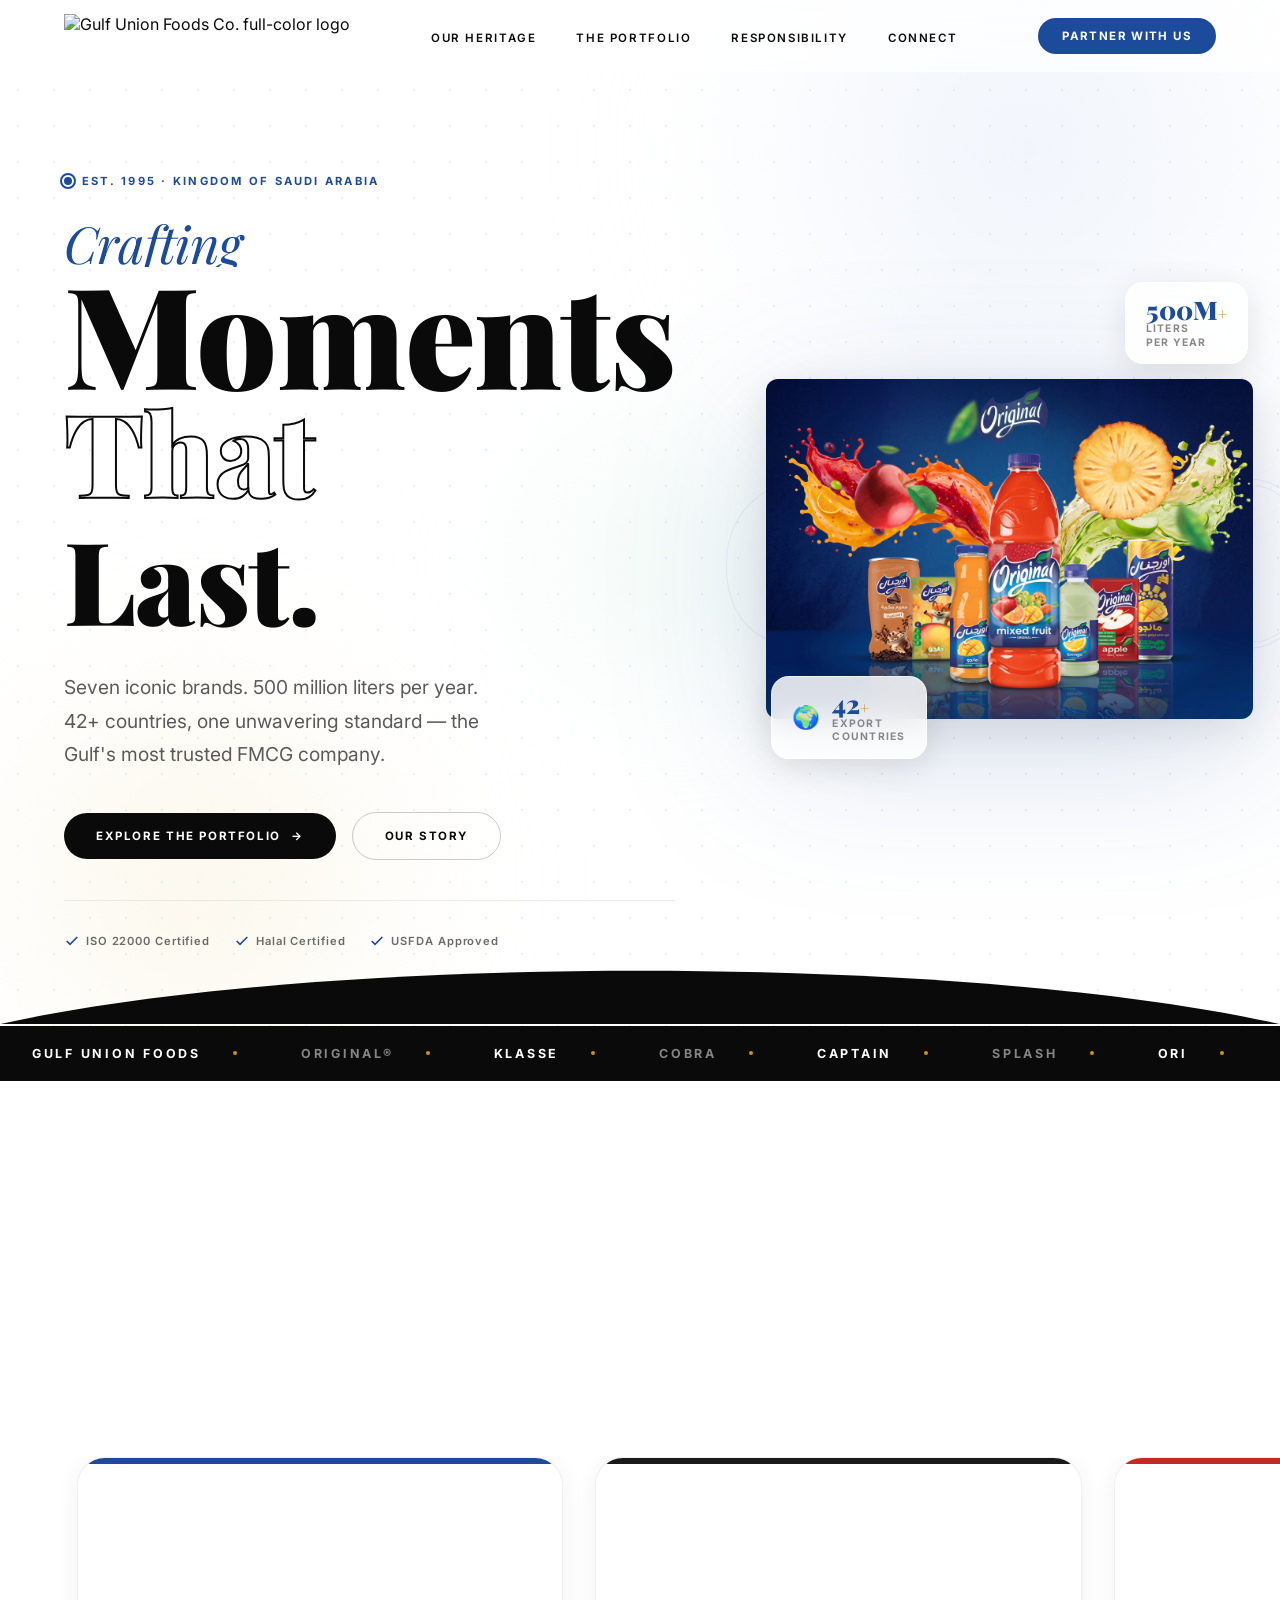
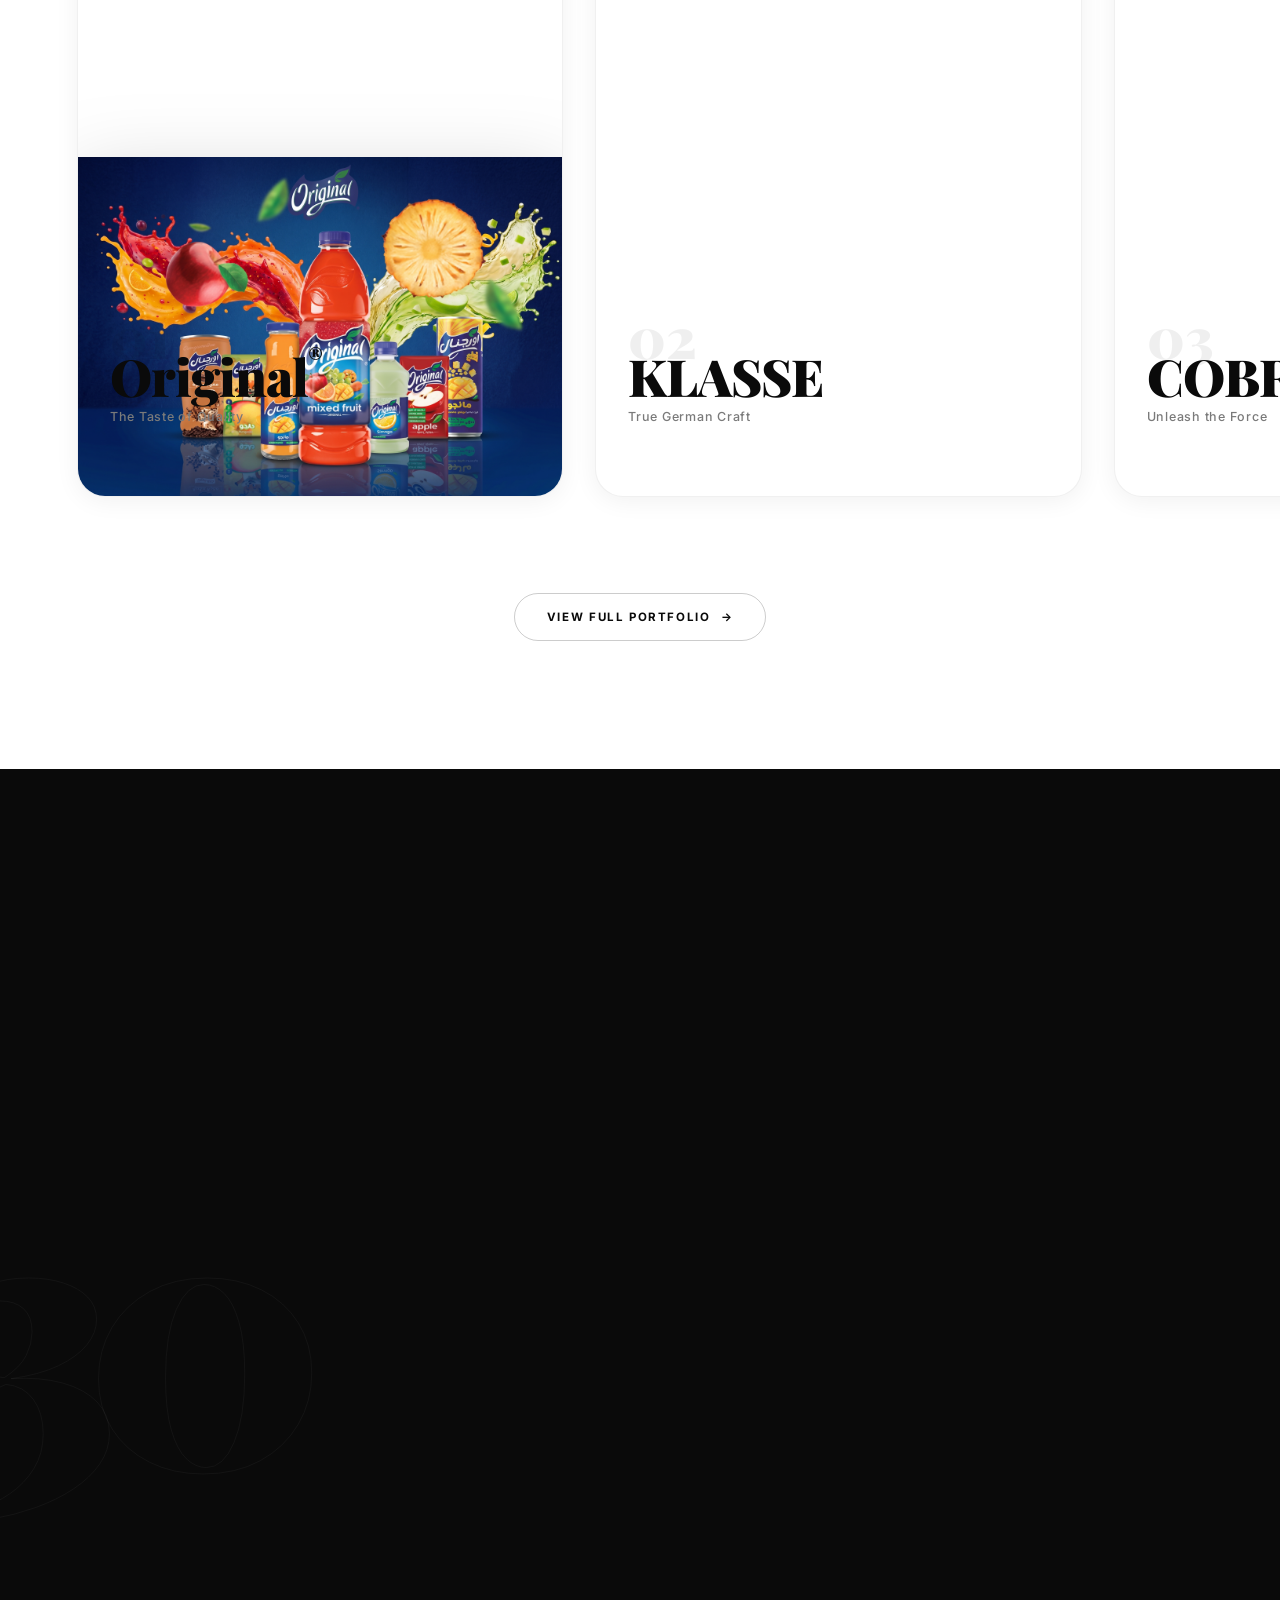
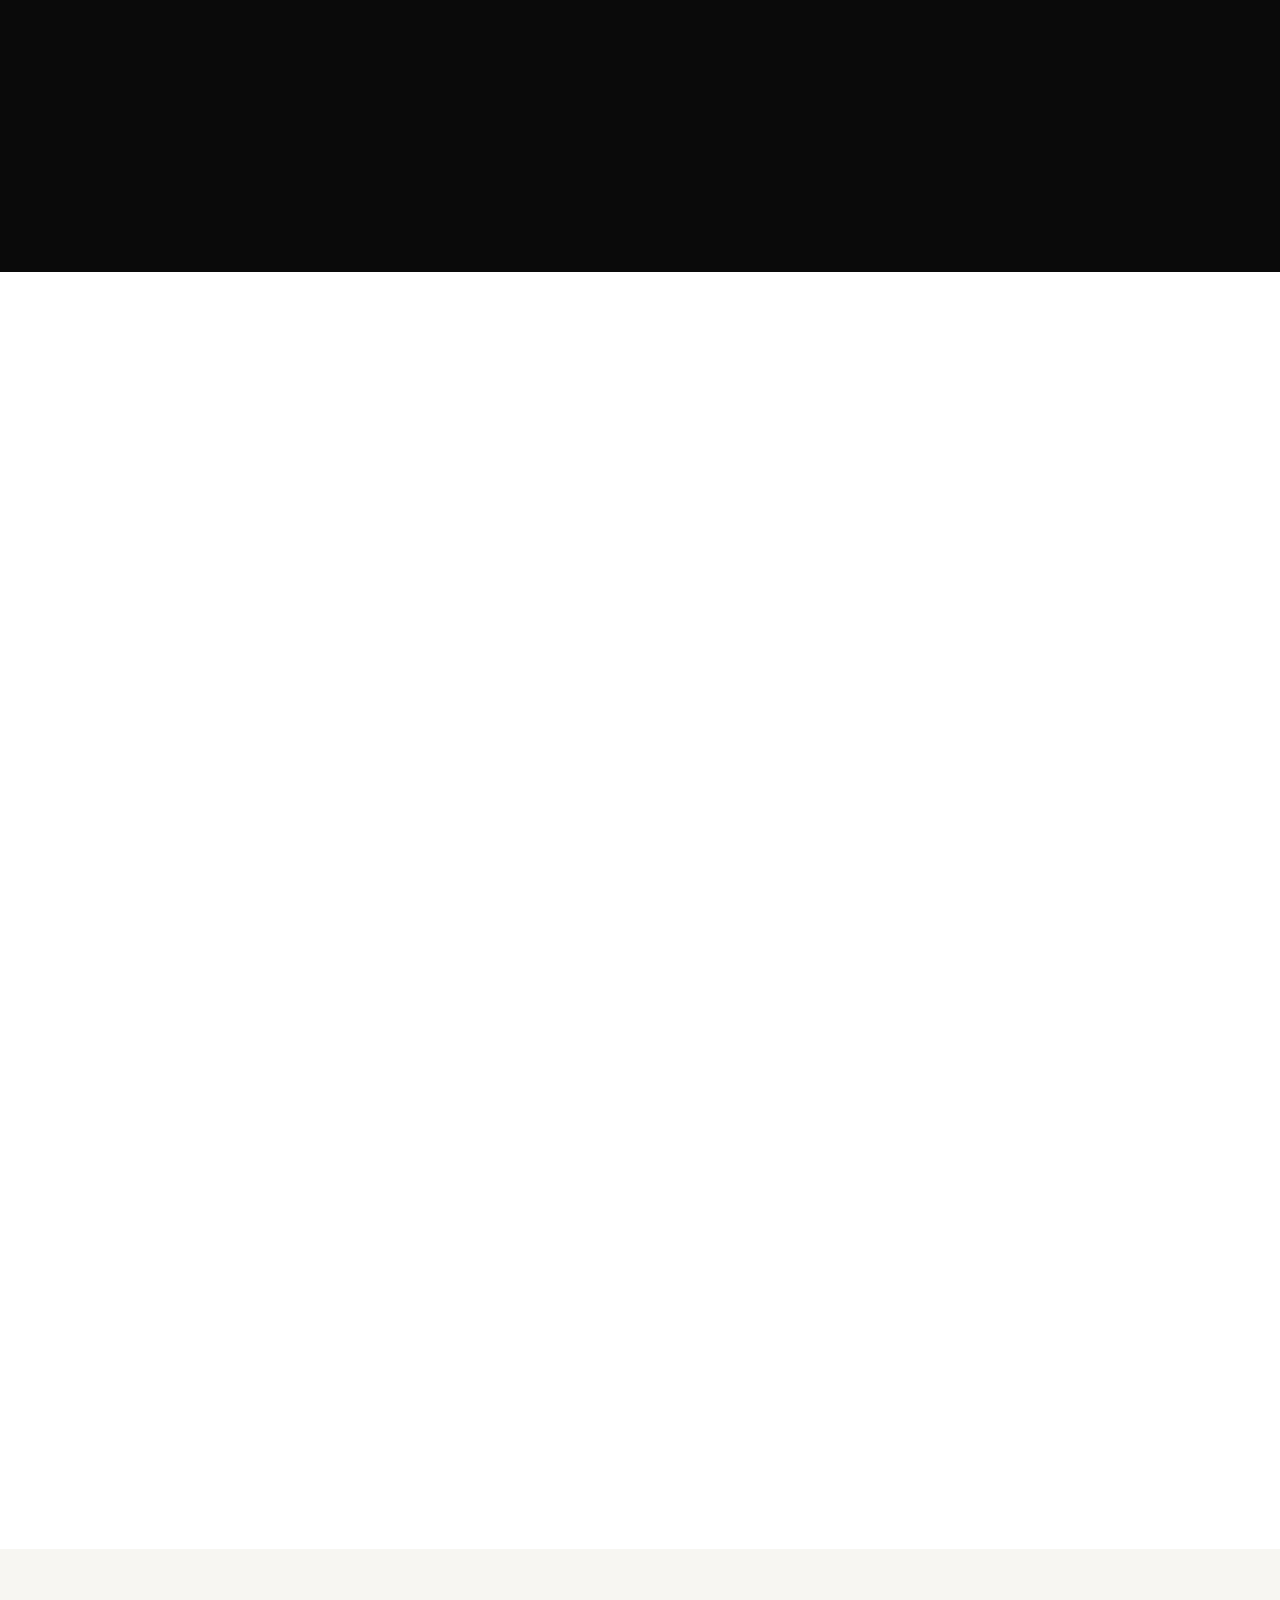
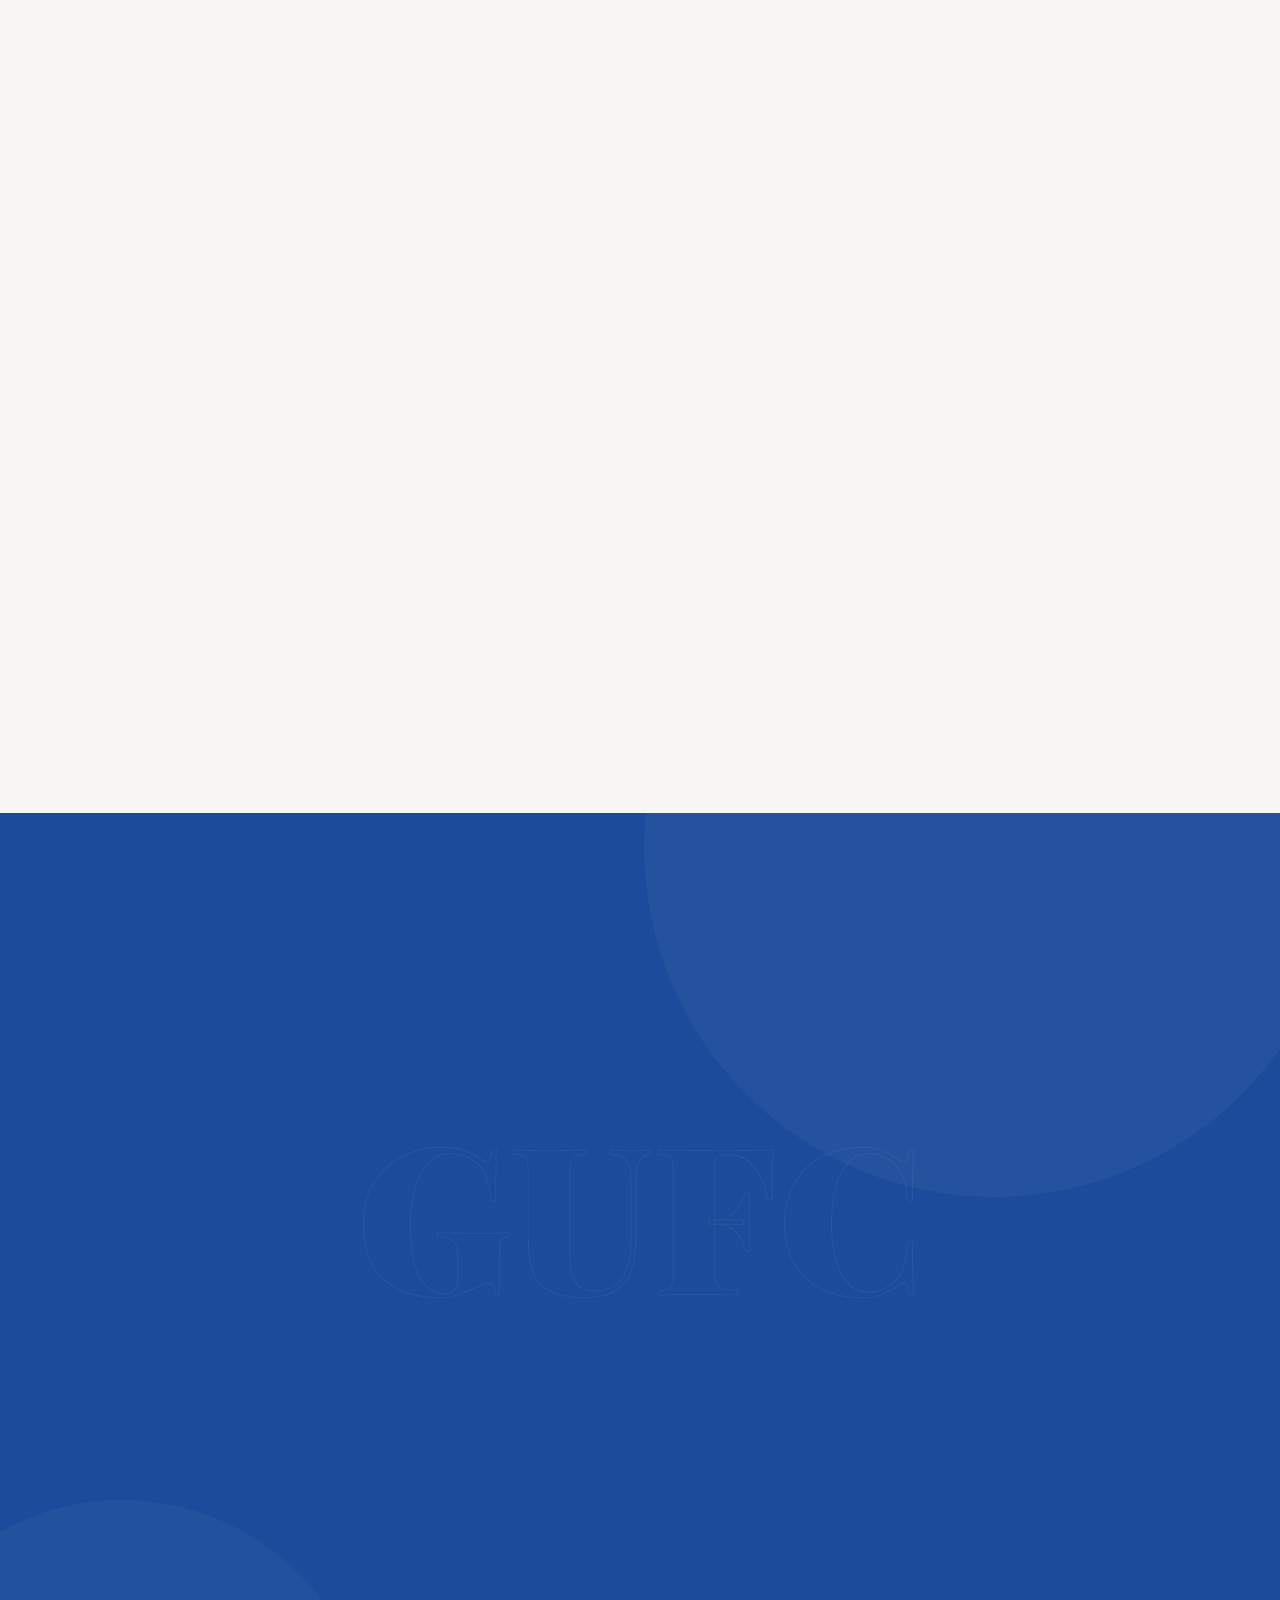
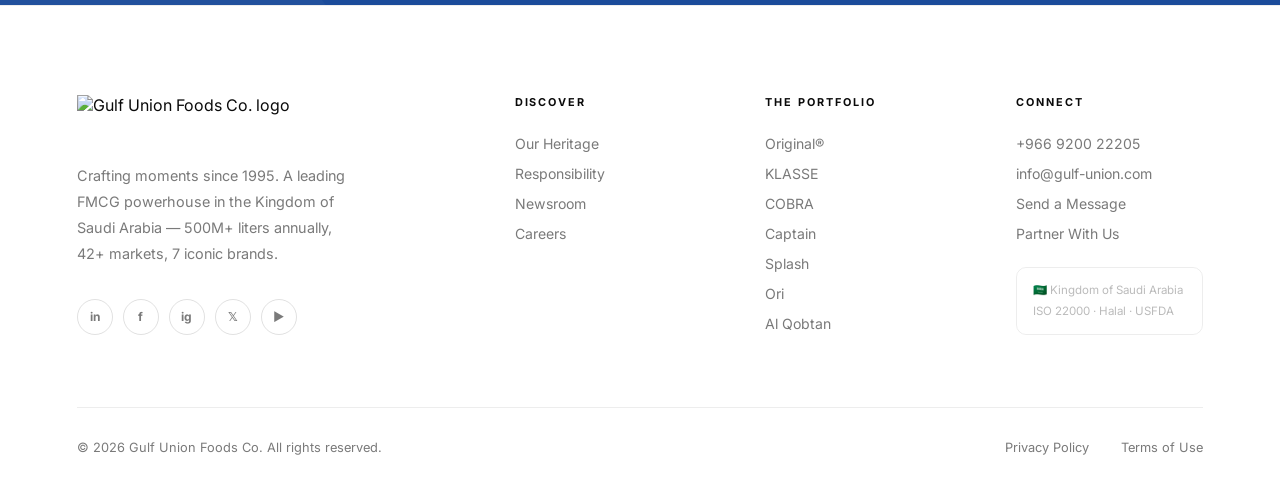
==== commit 561bb133: "feat: quantum-leap homepage v4.0 - GSAP editorial hero, drag carousel with live bg transitions, asym" ====
--- a/index.html
+++ b/index.html
@@ -4,50 +4,1141 @@
   <meta charset="UTF-8" />
   <meta name="viewport" content="width=device-width, initial-scale=1.0" />
   <title>Gulf Union Foods Co. — Crafting Moments Since 1995</title>
-  <meta name="description" content="Gulf Union Foods Co. — a leading FMCG powerhouse producing 500M+ liters per year across 7 iconic brands, exported to 42+ countries from the Kingdom of Saudi Arabia." />
+  <meta name="description" content="Gulf Union Foods Co. is a world-class FMCG powerhouse producing 500M+ liters per year across 7 iconic brands, exported to 42+ countries from the Kingdom of Saudi Arabia." />
   <link rel="icon" href="https://gulf-union.com/images/fav.ico" />
-  <link rel="stylesheet" href="styles.css" />
+  <link rel="preconnect" href="https://fonts.googleapis.com" />
+  <link rel="preconnect" href="https://fonts.gstatic.com" crossorigin />
+  <link href="https://fonts.googleapis.com/css2?family=Playfair+Display:ital,wght@0,400;0,700;0,900;1,400;1,900&family=Inter:wght@300;400;500;600;700&display=swap" rel="stylesheet" />
+  <!-- GSAP + ScrollTrigger -->
+  <script src="https://cdnjs.cloudflare.com/ajax/libs/gsap/3.12.5/gsap.min.js"></script>
+  <script src="https://cdnjs.cloudflare.com/ajax/libs/gsap/3.12.5/ScrollTrigger.min.js"></script>
+
+  <style>
+    /* ─────────────────────────────────────────
+       QUANTUM HOMEPAGE — GUFC v4.0
+       Design: Editorial · Liquid · Asymmetric
+    ───────────────────────────────────────── */
+    *, *::before, *::after { box-sizing: border-box; margin: 0; padding: 0; }
+    html { scroll-behavior: smooth; }
+    body {
+      background: #fff;
+      color: #0A0A0A;
+      font-family: 'Inter', system-ui, sans-serif;
+      overflow-x: hidden;
+      -webkit-font-smoothing: antialiased;
+    }
+    ::selection { background: #1B4B9A; color: #fff; }
+    img { display: block; max-width: 100%; }
+    a { color: inherit; text-decoration: none; }
+    ::-webkit-scrollbar { width: 4px; }
+    ::-webkit-scrollbar-track { background: #f5f5f5; }
+    ::-webkit-scrollbar-thumb { background: #1B4B9A; border-radius: 2px; }
+
+    /* ── TOKENS ── */
+    :root {
+      --blue:      #1B4B9A;
+      --blue-dark: #0E2F6B;
+      --gold:      #C9921A;
+      --cream:     #FAFAF7;
+      --ink:       #0A0A0A;
+      --muted:     #7A7A7A;
+      --border:    rgba(0,0,0,0.07);
+      --nav-h:     72px;
+    }
+
+    /* ════════════════════════════════════
+       GLASSMORPHISM NAV
+    ════════════════════════════════════ */
+    .gn {
+      position: fixed;
+      top: 0; left: 0; right: 0;
+      height: var(--nav-h);
+      z-index: 1000;
+      display: flex;
+      align-items: center;
+      padding: 0 clamp(1.5rem, 5vw, 4rem);
+      background: rgba(255,255,255,0.72);
+      backdrop-filter: blur(20px) saturate(180%);
+      -webkit-backdrop-filter: blur(20px) saturate(180%);
+      border-bottom: 1px solid rgba(255,255,255,0.4);
+      transition: background 0.4s, box-shadow 0.4s;
+    }
+    .gn.scrolled {
+      background: rgba(255,255,255,0.92);
+      box-shadow: 0 2px 24px rgba(0,0,0,0.08);
+    }
+    .gn__logo img {
+      height: 44px;
+      width: auto;
+      object-fit: contain;
+    }
+    .gn__links {
+      display: flex;
+      align-items: center;
+      gap: 2.5rem;
+      list-style: none;
+      margin: 0 auto;
+    }
+    .gn__link {
+      font-size: 0.72rem;
+      font-weight: 600;
+      letter-spacing: 0.14em;
+      text-transform: uppercase;
+      color: var(--ink);
+      position: relative;
+      padding: 4px 0;
+      transition: color 0.2s;
+    }
+    .gn__link::after {
+      content: '';
+      position: absolute;
+      bottom: -2px; left: 0;
+      width: 0; height: 2px;
+      background: var(--blue);
+      border-radius: 1px;
+      transition: width 0.35s cubic-bezier(0.16,1,0.3,1);
+    }
+    .gn__link:hover { color: var(--blue); }
+    .gn__link:hover::after { width: 100%; }
+    .gn__cta {
+      font-size: 0.72rem;
+      font-weight: 700;
+      letter-spacing: 0.12em;
+      text-transform: uppercase;
+      color: #fff;
+      background: var(--blue);
+      padding: 11px 24px;
+      border-radius: 50px;
+      transition: background 0.2s, transform 0.2s, box-shadow 0.2s;
+    }
+    .gn__cta:hover {
+      background: var(--blue-dark);
+      transform: translateY(-2px);
+      box-shadow: 0 10px 28px rgba(27,75,154,0.32);
+    }
+    .gn__toggle {
+      display: none;
+      flex-direction: column;
+      gap: 5px;
+      cursor: pointer;
+      background: none;
+      border: none;
+      padding: 8px;
+    }
+    .gn__toggle span {
+      display: block; width: 22px; height: 2px;
+      background: var(--ink);
+      border-radius: 2px;
+      transition: transform 0.3s, opacity 0.2s;
+      transform-origin: center;
+    }
+    .gn__toggle.open span:nth-child(1) { transform: translateY(7px) rotate(45deg); }
+    .gn__toggle.open span:nth-child(2) { opacity: 0; }
+    .gn__toggle.open span:nth-child(3) { transform: translateY(-7px) rotate(-45deg); }
+    /* Mobile nav */
+    .gn__mobile {
+      position: fixed;
+      top: var(--nav-h); left: 0; right: 0;
+      background: #fff;
+      border-top: 1px solid var(--border);
+      box-shadow: 0 16px 40px rgba(0,0,0,0.1);
+      padding: 1.5rem 2rem;
+      transform: translateY(-8px);
+      opacity: 0;
+      pointer-events: none;
+      transition: transform 0.35s cubic-bezier(0.16,1,0.3,1), opacity 0.3s;
+      z-index: 999;
+    }
+    .gn__mobile.open {
+      transform: translateY(0);
+      opacity: 1;
+      pointer-events: all;
+    }
+    .gn__mobile ul { list-style: none; }
+    .gn__mobile a {
+      display: block;
+      font-family: 'Playfair Display', serif;
+      font-size: clamp(1.4rem, 3vw, 2rem);
+      font-weight: 700;
+      color: var(--ink);
+      padding: 12px 0;
+      border-bottom: 1px solid var(--border);
+      transition: color 0.2s, padding-left 0.2s;
+    }
+    .gn__mobile a:hover { color: var(--blue); padding-left: 8px; }
+
+    /* ════════════════════════════════════
+       HERO — FULL BLEED ASYMMETRIC
+    ════════════════════════════════════ */
+    .hero {
+      position: relative;
+      min-height: 100vh;
+      display: grid;
+      grid-template-columns: 1fr 1fr;
+      grid-template-rows: 1fr;
+      overflow: hidden;
+      padding-top: var(--nav-h);
+      background: #fff;
+    }
+
+    /* Ambient background orbs */
+    .hero__orb {
+      position: absolute;
+      border-radius: 50%;
+      filter: blur(80px);
+      pointer-events: none;
+      z-index: 0;
+    }
+    .hero__orb--a {
+      width: 700px; height: 700px;
+      background: radial-gradient(circle, #EEF3FB 0%, transparent 70%);
+      top: -200px; right: -100px;
+    }
+    .hero__orb--b {
+      width: 500px; height: 500px;
+      background: radial-gradient(circle, #FBF5E6 0%, transparent 70%);
+      bottom: -100px; left: -50px;
+    }
+    .hero__orb--c {
+      width: 300px; height: 300px;
+      background: radial-gradient(circle, #E8F7F0 0%, transparent 70%);
+      top: 40%; left: 40%;
+    }
+
+    /* Subtle dot grid */
+    .hero__dotgrid {
+      position: absolute;
+      inset: 0;
+      background-image: radial-gradient(circle, #c8d4e8 1px, transparent 1px);
+      background-size: 36px 36px;
+      opacity: 0.35;
+      z-index: 0;
+    }
+
+    /* Left column — COPY */
+    .hero__copy {
+      position: relative;
+      z-index: 2;
+      display: flex;
+      flex-direction: column;
+      justify-content: center;
+      padding: clamp(3rem, 8vw, 7rem) clamp(2rem, 5vw, 5rem) clamp(3rem, 6vw, 5rem);
+      align-self: center;
+    }
+    .hero__eyebrow {
+      display: inline-flex;
+      align-items: center;
+      gap: 10px;
+      margin-bottom: 2rem;
+    }
+    .hero__eyebrow-pulse {
+      width: 8px; height: 8px;
+      border-radius: 50%;
+      background: var(--blue);
+      position: relative;
+    }
+    .hero__eyebrow-pulse::after {
+      content: '';
+      position: absolute;
+      inset: -4px;
+      border-radius: 50%;
+      border: 2px solid var(--blue);
+      animation: pulseOut 2s ease-out infinite;
+    }
+    @keyframes pulseOut {
+      0%   { transform: scale(1); opacity: 0.8; }
+      100% { transform: scale(2.2); opacity: 0; }
+    }
+    .hero__eyebrow-text {
+      font-size: 0.7rem;
+      font-weight: 700;
+      letter-spacing: 0.2em;
+      text-transform: uppercase;
+      color: var(--blue);
+    }
+
+    /* Massive editorial headline */
+    .hero__title {
+      font-family: 'Playfair Display', serif;
+      font-weight: 900;
+      line-height: 0.92;
+      letter-spacing: -0.03em;
+      color: var(--ink);
+      margin-bottom: 2.5rem;
+    }
+    .hero__title .line { display: block; overflow: hidden; }
+    .hero__title .line-inner { display: block; }
+    .hero__title .t-outline {
+      -webkit-text-stroke: 2px var(--ink);
+      color: transparent;
+    }
+    .hero__title .t-blue { color: var(--blue); }
+    .hero__title .t-word-lg {
+      font-size: clamp(4.5rem, 9vw, 9rem);
+    }
+    .hero__title .t-word-xl {
+      font-size: clamp(5rem, 11vw, 11rem);
+    }
+    .hero__title .t-word-sm {
+      font-size: clamp(2rem, 4vw, 4.5rem);
+      font-weight: 400;
+      font-style: italic;
+    }
+
+    .hero__sub {
+      font-size: clamp(1rem, 1.6vw, 1.2rem);
+      color: #5A5A5A;
+      line-height: 1.75;
+      max-width: 420px;
+      margin-bottom: 2.5rem;
+      font-weight: 400;
+    }
+    .hero__actions { display: flex; gap: 1rem; flex-wrap: wrap; align-items: center; }
+
+    /* Pill button */
+    .btn-pill {
+      display: inline-flex;
+      align-items: center;
+      gap: 10px;
+      font-size: 0.72rem;
+      font-weight: 700;
+      letter-spacing: 0.14em;
+      text-transform: uppercase;
+      padding: 16px 32px;
+      border-radius: 50px;
+      transition: transform 0.2s, box-shadow 0.2s, background 0.2s;
+    }
+    .btn-pill--solid {
+      background: var(--ink);
+      color: #fff;
+    }
+    .btn-pill--solid:hover {
+      background: var(--blue);
+      transform: translateY(-3px);
+      box-shadow: 0 14px 32px rgba(27,75,154,0.28);
+    }
+    .btn-pill--ghost {
+      border: 1.5px solid rgba(0,0,0,0.2);
+      color: var(--ink);
+    }
+    .btn-pill--ghost:hover {
+      border-color: var(--blue);
+      color: var(--blue);
+      transform: translateY(-2px);
+    }
+    .btn-pill .arrow {
+      display: inline-block;
+      transition: transform 0.2s;
+    }
+    .btn-pill:hover .arrow { transform: translateX(4px); }
+
+    /* Trust badges under CTA */
+    .hero__trust {
+      display: flex;
+      gap: 1.5rem;
+      margin-top: 2.5rem;
+      padding-top: 2rem;
+      border-top: 1px solid var(--border);
+      flex-wrap: wrap;
+    }
+    .hero__badge-sm {
+      display: flex;
+      align-items: center;
+      gap: 6px;
+      font-size: 0.7rem;
+      font-weight: 600;
+      letter-spacing: 0.08em;
+      color: #6A6A6A;
+    }
+    .hero__badge-sm svg { color: var(--blue); }
+
+    /* Right column — VISUAL */
+    .hero__visual {
+      position: relative;
+      z-index: 2;
+      display: flex;
+      align-items: center;
+      justify-content: center;
+      overflow: visible;
+    }
+
+    /* Main product container — the "display frame" */
+    .hero__frame {
+      position: relative;
+      width: 100%;
+      height: 100%;
+      display: flex;
+      align-items: center;
+      justify-content: center;
+    }
+    .hero__product-main {
+      position: relative;
+      z-index: 3;
+      width: clamp(260px, 38vw, 560px);
+      height: auto;
+      object-fit: contain;
+      filter: drop-shadow(0 40px 80px rgba(27,75,154,0.16)) drop-shadow(0 10px 20px rgba(0,0,0,0.1));
+      /* Float animation */
+      animation: heroFloat 7s ease-in-out infinite;
+      border-radius: 12px;
+    }
+    @keyframes heroFloat {
+      0%, 100% { transform: translateY(0) rotate(-1deg); }
+      50%       { transform: translateY(-22px) rotate(1deg); }
+    }
+
+    /* Decorative product thumbnails */
+    .hero__prod-thumb {
+      position: absolute;
+      object-fit: contain;
+      filter: drop-shadow(0 12px 24px rgba(0,0,0,0.14));
+      border-radius: 10px;
+      animation: heroFloat 8s ease-in-out infinite;
+    }
+    .hero__prod-thumb--1 {
+      width: clamp(80px, 12vw, 160px);
+      top: 18%; left: -5%;
+      animation-delay: -2.5s;
+      opacity: 0.88;
+    }
+    .hero__prod-thumb--2 {
+      width: clamp(70px, 10vw, 130px);
+      bottom: 20%; right: -5%;
+      animation-delay: -5s;
+      opacity: 0.82;
+    }
+
+    /* Big decorative text behind product */
+    .hero__bg-text {
+      position: absolute;
+      font-family: 'Playfair Display', serif;
+      font-size: clamp(8rem, 18vw, 22rem);
+      font-weight: 900;
+      letter-spacing: -0.06em;
+      color: transparent;
+      -webkit-text-stroke: 1px rgba(27,75,154,0.07);
+      top: 50%; left: 50%;
+      transform: translate(-50%,-50%);
+      white-space: nowrap;
+      pointer-events: none;
+      user-select: none;
+      z-index: 1;
+    }
+
+    /* Floating stat cards */
+    .hero__stat-card {
+      position: absolute;
+      background: rgba(255,255,255,0.85);
+      backdrop-filter: blur(16px);
+      -webkit-backdrop-filter: blur(16px);
+      border: 1px solid rgba(255,255,255,0.6);
+      border-radius: 18px;
+      padding: 14px 20px;
+      box-shadow: 0 8px 32px rgba(0,0,0,0.1);
+      display: flex;
+      align-items: center;
+      gap: 12px;
+      z-index: 5;
+      animation: heroFloat 9s ease-in-out infinite;
+    }
+    .hero__stat-card--a {
+      bottom: 28%; left: 6%;
+      animation-delay: -1.5s;
+    }
+    .hero__stat-card--b {
+      top: 22%; right: 6%;
+      animation-delay: -4s;
+    }
+    .hero__stat-num {
+      font-family: 'Playfair Display', serif;
+      font-size: 1.6rem;
+      font-weight: 900;
+      color: var(--blue);
+      line-height: 1;
+    }
+    .hero__stat-lbl {
+      font-size: 0.65rem;
+      font-weight: 700;
+      letter-spacing: 0.12em;
+      text-transform: uppercase;
+      color: #888;
+      line-height: 1.3;
+    }
+    .hero__stat-icon { font-size: 1.4rem; }
+
+    /* Curve divider at bottom of hero */
+    .hero__curve {
+      position: absolute;
+      bottom: -2px; left: 0; right: 0;
+      z-index: 10;
+    }
+
+    /* ════════════════════════════════════
+       SCROLL TICKER
+    ════════════════════════════════════ */
+    .ticker-wrap {
+      overflow: hidden;
+      padding: 20px 0;
+      background: var(--ink);
+      position: relative;
+      z-index: 5;
+    }
+    .ticker-track {
+      display: flex;
+      width: max-content;
+      animation: tickerScroll 36s linear infinite;
+    }
+    .ticker-track:hover { animation-play-state: paused; }
+    @keyframes tickerScroll {
+      from { transform: translateX(0); }
+      to   { transform: translateX(-50%); }
+    }
+    .ticker-item {
+      display: flex;
+      align-items: center;
+      gap: 2rem;
+      padding: 0 2rem;
+      white-space: nowrap;
+    }
+    .ticker-text {
+      font-size: 0.78rem;
+      font-weight: 700;
+      letter-spacing: 0.22em;
+      text-transform: uppercase;
+      color: rgba(255,255,255,0.5);
+    }
+    .ticker-text--lit { color: #fff; }
+    .ticker-dot {
+      width: 4px; height: 4px;
+      border-radius: 50%;
+      background: var(--gold);
+      flex-shrink: 0;
+    }
+
+    /* ════════════════════════════════════
+       THE TASTE — BRAND CAROUSEL
+    ════════════════════════════════════ */
+    .taste-section {
+      padding: clamp(5rem, 10vw, 10rem) 0;
+      position: relative;
+      overflow: hidden;
+      background: #fff;
+      /* The bg color transitions via JS */
+      transition: background-color 0.8s cubic-bezier(0.16,1,0.3,1);
+    }
+    .taste-section.taste-bg-original { background: #EEF3FB; }
+    .taste-section.taste-bg-klasse   { background: #F2F2F2; }
+    .taste-section.taste-bg-cobra    { background: #FFF2F2; }
+    .taste-section.taste-bg-captain  { background: #EDFAF4; }
+    .taste-section.taste-bg-splash   { background: #EDF5FF; }
+    .taste-section.taste-bg-ori      { background: #F8F0FF; }
+    .taste-section.taste-bg-alqobtan { background: #FBF6ED; }
+
+    .taste-header {
+      padding: 0 clamp(2rem, 6vw, 6rem);
+      margin-bottom: 4rem;
+      display: flex;
+      align-items: flex-end;
+      justify-content: space-between;
+      flex-wrap: wrap;
+      gap: 1rem;
+    }
+    .taste-header__title {
+      font-family: 'Playfair Display', serif;
+      font-weight: 900;
+      line-height: 0.9;
+      letter-spacing: -0.04em;
+      font-size: clamp(3.5rem, 8vw, 8rem);
+    }
+    .taste-header__title .italic { font-style: italic; font-weight: 400; color: var(--blue); }
+    .taste-header__sub {
+      font-size: clamp(0.9rem, 1.5vw, 1.05rem);
+      color: var(--muted);
+      line-height: 1.7;
+      max-width: 320px;
+    }
+
+    /* Scrollable carousel */
+    .carousel-outer {
+      overflow-x: auto;
+      scrollbar-width: none;
+      cursor: grab;
+    }
+    .carousel-outer::-webkit-scrollbar { display: none; }
+    .carousel-outer.grabbing { cursor: grabbing; }
+    .carousel-track {
+      display: flex;
+      gap: 2rem;
+      padding: 0 clamp(2rem, 6vw, 6rem) 3rem;
+      width: max-content;
+    }
+
+    /* Brand card */
+    .brand-card {
+      position: relative;
+      width: clamp(300px, 38vw, 540px);
+      height: clamp(380px, 55vw, 640px);
+      border-radius: 28px;
+      overflow: hidden;
+      flex-shrink: 0;
+      cursor: pointer;
+      transition: transform 0.5s cubic-bezier(0.16,1,0.3,1);
+      background: #fff;
+      border: 1px solid rgba(0,0,0,0.06);
+      box-shadow: 0 4px 24px rgba(0,0,0,0.06);
+    }
+    .brand-card:hover { transform: translateY(-10px); box-shadow: 0 32px 64px rgba(0,0,0,0.13); }
+
+    /* Colored top strip */
+    .brand-card__strip {
+      position: absolute;
+      top: 0; left: 0; right: 0;
+      height: 6px;
+      border-radius: 28px 28px 0 0;
+    }
+    .bc-original { background: #1B4B9A; }
+    .bc-klasse   { background: #1A1A1A; }
+    .bc-cobra    { background: #C42B20; }
+    .bc-captain  { background: #0E7C5A; }
+    .bc-splash   { background: #2B6CB0; }
+    .bc-ori      { background: #6B2F9E; }
+    .bc-alqobtan { background: #9A6B1A; }
+
+    /* Background gradient fill inside card */
+    .brand-card__bg {
+      position: absolute;
+      inset: 0;
+      opacity: 0;
+      transition: opacity 0.6s;
+    }
+    .brand-card:hover .brand-card__bg { opacity: 1; }
+
+    /* Product image — pops out of card on hover */
+    .brand-card__product {
+      position: absolute;
+      right: 0; bottom: 0;
+      height: 78%;
+      width: auto;
+      object-fit: contain;
+      object-position: bottom right;
+      filter: drop-shadow(0 20px 40px rgba(0,0,0,0.18));
+      transition: transform 0.65s cubic-bezier(0.16,1,0.3,1),
+                  filter 0.5s;
+    }
+    .brand-card:hover .brand-card__product {
+      transform: scale(1.07) translateY(-12px);
+      filter: drop-shadow(0 36px 60px rgba(0,0,0,0.22));
+    }
+
+    /* Content overlay */
+    .brand-card__content {
+      position: absolute;
+      bottom: 0; left: 0;
+      width: 65%;
+      padding: 2rem;
+      z-index: 3;
+    }
+    .brand-card__num {
+      font-family: 'Playfair Display', serif;
+      font-size: 3.5rem;
+      font-weight: 900;
+      line-height: 1;
+      opacity: 0.06;
+      margin-bottom: -0.75rem;
+    }
+    .brand-card__name {
+      font-family: 'Playfair Display', serif;
+      font-size: clamp(2rem, 4vw, 3.2rem);
+      font-weight: 900;
+      line-height: 0.95;
+      letter-spacing: -0.02em;
+      color: var(--ink);
+      margin-bottom: 0.5rem;
+    }
+    .brand-card__tagline {
+      font-size: 0.78rem;
+      font-weight: 500;
+      letter-spacing: 0.06em;
+      color: var(--muted);
+      margin-bottom: 1.25rem;
+    }
+    .brand-card__cta {
+      display: inline-flex;
+      align-items: center;
+      gap: 8px;
+      font-size: 0.7rem;
+      font-weight: 700;
+      letter-spacing: 0.12em;
+      text-transform: uppercase;
+      color: var(--ink);
+      opacity: 0;
+      transform: translateY(8px);
+      transition: opacity 0.4s, transform 0.4s;
+    }
+    .brand-card:hover .brand-card__cta { opacity: 1; transform: translateY(0); }
+    .brand-card__cta-arrow { transition: transform 0.2s; }
+    .brand-card__cta:hover .brand-card__cta-arrow { transform: translateX(4px); }
+
+    /* ════════════════════════════════════
+       EDITORIAL SPLIT — OUR STORY
+    ════════════════════════════════════ */
+    .split-section {
+      padding: clamp(5rem, 10vw, 10rem) 0;
+      background: var(--ink);
+      position: relative;
+      overflow: hidden;
+    }
+    .split-section__inner {
+      display: grid;
+      grid-template-columns: 1fr 1fr;
+      max-width: 1400px;
+      margin: 0 auto;
+      padding: 0 clamp(2rem, 6vw, 6rem);
+      gap: clamp(3rem, 6vw, 8rem);
+      align-items: center;
+    }
+    /* Overlapping big number */
+    .split-section__ghost-num {
+      position: absolute;
+      font-family: 'Playfair Display', serif;
+      font-size: clamp(16rem, 28vw, 36rem);
+      font-weight: 900;
+      color: transparent;
+      -webkit-text-stroke: 1px rgba(255,255,255,0.04);
+      top: 50%; left: -5%;
+      transform: translateY(-50%);
+      pointer-events: none;
+      letter-spacing: -0.1em;
+    }
+    .split-section__pretitle {
+      font-size: 0.7rem;
+      font-weight: 700;
+      letter-spacing: 0.22em;
+      text-transform: uppercase;
+      color: rgba(255,255,255,0.4);
+      margin-bottom: 1.5rem;
+    }
+    .split-section__title {
+      font-family: 'Playfair Display', serif;
+      font-weight: 900;
+      line-height: 0.92;
+      letter-spacing: -0.03em;
+      font-size: clamp(3.2rem, 6vw, 6.5rem);
+      color: #fff;
+      margin-bottom: 2.5rem;
+    }
+    .split-section__title em { font-style: italic; font-weight: 400; color: #A8C0E8; }
+    .split-section__body {
+      font-size: clamp(1rem, 1.5vw, 1.15rem);
+      color: rgba(255,255,255,0.55);
+      line-height: 1.85;
+      margin-bottom: 3rem;
+    }
+    .split-section__stats {
+      display: grid;
+      grid-template-columns: repeat(2, 1fr);
+      gap: 1.5rem;
+    }
+    .split-stat {
+      border-top: 1px solid rgba(255,255,255,0.12);
+      padding-top: 1.25rem;
+    }
+    .split-stat__num {
+      font-family: 'Playfair Display', serif;
+      font-size: clamp(2.2rem, 4vw, 3.5rem);
+      font-weight: 900;
+      color: #fff;
+      line-height: 1;
+    }
+    .split-stat__num span { color: #A8C0E8; }
+    .split-stat__label {
+      font-size: 0.7rem;
+      font-weight: 600;
+      letter-spacing: 0.14em;
+      text-transform: uppercase;
+      color: rgba(255,255,255,0.35);
+      margin-top: 6px;
+    }
+    /* Right visual grid */
+    .split-section__img-grid {
+      display: grid;
+      grid-template-columns: 1fr 1fr;
+      grid-template-rows: 1fr 1fr;
+      gap: 1rem;
+      height: 520px;
+    }
+    .split-img-item {
+      border-radius: 20px;
+      overflow: hidden;
+      background: rgba(255,255,255,0.04);
+      border: 1px solid rgba(255,255,255,0.06);
+    }
+    .split-img-item img {
+      width: 100%;
+      height: 100%;
+      object-fit: contain;
+      padding: 1.5rem;
+      filter: drop-shadow(0 8px 20px rgba(0,0,0,0.3));
+      transition: transform 0.6s cubic-bezier(0.16,1,0.3,1);
+    }
+    .split-img-item:hover img { transform: scale(1.06) translateY(-6px); }
+    .split-img-item--tall { grid-row: span 2; }
+
+    /* ════════════════════════════════════
+       GLOBAL FOOTPRINT — DATA VIZ
+    ════════════════════════════════════ */
+    .globe-section {
+      background: #fff;
+      padding: clamp(5rem, 10vw, 10rem) 0;
+      overflow: hidden;
+    }
+    .globe-inner {
+      max-width: 1400px;
+      margin: 0 auto;
+      padding: 0 clamp(2rem, 6vw, 6rem);
+    }
+    .globe-header {
+      display: grid;
+      grid-template-columns: 1fr 1fr;
+      gap: clamp(2rem, 6vw, 6rem);
+      align-items: flex-end;
+      margin-bottom: 4rem;
+    }
+    .globe-header__title {
+      font-family: 'Playfair Display', serif;
+      font-weight: 900;
+      font-size: clamp(3rem, 6vw, 6.5rem);
+      line-height: 0.9;
+      letter-spacing: -0.03em;
+    }
+    .globe-header__title span { -webkit-text-stroke: 2px var(--ink); color: transparent; }
+    .globe-header__body {
+      font-size: clamp(1rem, 1.4vw, 1.1rem);
+      color: var(--muted);
+      line-height: 1.8;
+      padding-bottom: 0.5rem;
+    }
+
+    /* Animated counter row */
+    .globe-numbers {
+      display: grid;
+      grid-template-columns: repeat(4, 1fr);
+      gap: 1px;
+      background: var(--border);
+      border-radius: 20px;
+      overflow: hidden;
+      margin-bottom: 4rem;
+      border: 1px solid var(--border);
+    }
+    .globe-num-item {
+      background: #fff;
+      padding: clamp(2rem, 4vw, 3.5rem) clamp(1.5rem, 3vw, 2.5rem);
+      text-align: center;
+      transition: background 0.3s;
+    }
+    .globe-num-item:hover { background: #F7F6F2; }
+    .globe-num-item__num {
+      font-family: 'Playfair Display', serif;
+      font-size: clamp(3rem, 5.5vw, 5.5rem);
+      font-weight: 900;
+      color: var(--blue);
+      line-height: 1;
+      margin-bottom: 8px;
+    }
+    .globe-num-item__suf { color: var(--gold); }
+    .globe-num-item__label {
+      font-size: 0.7rem;
+      font-weight: 700;
+      letter-spacing: 0.18em;
+      text-transform: uppercase;
+      color: var(--muted);
+    }
+
+    /* SVG Map */
+    .globe-map-wrap {
+      border-radius: 24px;
+      overflow: hidden;
+      background: #F0F5FF;
+      border: 1px solid rgba(27,75,154,0.1);
+      box-shadow: 0 8px 32px rgba(27,75,154,0.07);
+    }
+
+    /* ════════════════════════════════════
+       CERTIFICATIONS — LIGHT GRID
+    ════════════════════════════════════ */
+    .certs-section {
+      background: #F7F6F2;
+      padding: clamp(5rem, 8vw, 8rem) 0;
+    }
+    .certs-inner {
+      max-width: 1300px;
+      margin: 0 auto;
+      padding: 0 clamp(2rem, 6vw, 6rem);
+    }
+    .certs-title {
+      font-family: 'Playfair Display', serif;
+      font-size: clamp(2.5rem, 5vw, 5rem);
+      font-weight: 900;
+      letter-spacing: -0.03em;
+      margin-bottom: 0.5rem;
+    }
+    .certs-title em { font-style: italic; font-weight: 400; color: var(--blue); }
+    .certs-pretitle {
+      font-size: 0.7rem;
+      font-weight: 700;
+      letter-spacing: 0.2em;
+      text-transform: uppercase;
+      color: var(--blue);
+      margin-bottom: 0.75rem;
+    }
+    .certs-divider {
+      width: 48px; height: 3px;
+      background: var(--blue);
+      border-radius: 2px;
+      margin: 1.5rem 0 3.5rem;
+    }
+    .certs-grid {
+      display: grid;
+      grid-template-columns: repeat(4, 1fr);
+      gap: 1.25rem;
+    }
+    .cert-tile {
+      background: #fff;
+      border: 1px solid rgba(0,0,0,0.06);
+      border-radius: 20px;
+      padding: 2rem 1.5rem;
+      text-align: center;
+      box-shadow: 0 2px 12px rgba(0,0,0,0.04);
+      transition: transform 0.35s cubic-bezier(0.16,1,0.3,1), box-shadow 0.35s;
+    }
+    .cert-tile:hover { transform: translateY(-6px); box-shadow: 0 16px 40px rgba(0,0,0,0.1); }
+    .cert-tile img { width: 60px; height: 60px; object-fit: contain; margin: 0 auto 1rem; }
+    .cert-tile__name { font-weight: 700; font-size: 0.9rem; margin-bottom: 4px; }
+    .cert-tile__desc { font-size: 0.72rem; color: var(--muted); line-height: 1.5; }
+
+    /* ════════════════════════════════════
+       CTA — FULL BLEED
+    ════════════════════════════════════ */
+    .cta-section {
+      position: relative;
+      overflow: hidden;
+      padding: clamp(6rem, 12vw, 12rem) clamp(2rem, 6vw, 6rem);
+      background: var(--blue);
+      text-align: center;
+    }
+    .cta-section::before {
+      content: '';
+      position: absolute;
+      top: -40%; right: -5%;
+      width: 700px; height: 700px;
+      border-radius: 50%;
+      background: rgba(255,255,255,0.04);
+      pointer-events: none;
+    }
+    .cta-section::after {
+      content: '';
+      position: absolute;
+      bottom: -50%; left: -10%;
+      width: 500px; height: 500px;
+      border-radius: 50%;
+      background: rgba(255,255,255,0.03);
+      pointer-events: none;
+    }
+    /* Ghost title behind CTA */
+    .cta-ghost {
+      position: absolute;
+      top: 50%; left: 50%;
+      transform: translate(-50%,-50%);
+      font-family: 'Playfair Display', serif;
+      font-size: clamp(8rem, 16vw, 18rem);
+      font-weight: 900;
+      color: transparent;
+      -webkit-text-stroke: 1px rgba(255,255,255,0.06);
+      white-space: nowrap;
+      pointer-events: none;
+      user-select: none;
+    }
+    .cta-inner { position: relative; z-index: 2; }
+    .cta-pretitle {
+      font-size: 0.7rem;
+      font-weight: 700;
+      letter-spacing: 0.22em;
+      text-transform: uppercase;
+      color: rgba(255,255,255,0.45);
+      margin-bottom: 1.5rem;
+    }
+    .cta-title {
+      font-family: 'Playfair Display', serif;
+      font-weight: 900;
+      font-size: clamp(3rem, 6.5vw, 7rem);
+      line-height: 0.92;
+      letter-spacing: -0.03em;
+      color: #fff;
+      margin-bottom: 1.5rem;
+    }
+    .cta-title em { font-style: italic; font-weight: 400; color: rgba(255,255,255,0.6); }
+    .cta-sub {
+      font-size: clamp(1rem, 1.5vw, 1.15rem);
+      color: rgba(255,255,255,0.55);
+      line-height: 1.75;
+      max-width: 520px;
+      margin: 0 auto 3rem;
+    }
+    .cta-actions { display: flex; justify-content: center; gap: 1rem; flex-wrap: wrap; }
+    .btn-pill--white {
+      background: #fff;
+      color: var(--blue);
+    }
+    .btn-pill--white:hover {
+      background: #F0F5FF;
+      transform: translateY(-3px);
+      box-shadow: 0 14px 32px rgba(0,0,0,0.15);
+    }
+    .btn-pill--glass {
+      background: rgba(255,255,255,0.12);
+      color: #fff;
+      border: 1.5px solid rgba(255,255,255,0.25);
+      backdrop-filter: blur(8px);
+    }
+    .btn-pill--glass:hover {
+      background: rgba(255,255,255,0.2);
+      transform: translateY(-2px);
+    }
+
+    /* ════════════════════════════════════
+       FOOTER
+    ════════════════════════════════════ */
+    .footer {
+      background: #fff;
+      border-top: 1px solid var(--border);
+      padding: clamp(4rem, 7vw, 7rem) 0 2.5rem;
+    }
+    .footer__inner {
+      max-width: 1300px;
+      margin: 0 auto;
+      padding: 0 clamp(2rem, 6vw, 6rem);
+    }
+    .footer__top {
+      display: grid;
+      grid-template-columns: 2fr 1fr 1fr 1fr;
+      gap: clamp(2rem, 5vw, 5rem);
+      margin-bottom: 4rem;
+    }
+    .footer__logo img { height: 44px; margin-bottom: 1.5rem; }
+    .footer__desc {
+      font-size: 0.9rem;
+      color: var(--muted);
+      line-height: 1.8;
+      max-width: 280px;
+      margin-bottom: 2rem;
+    }
+    .footer__social { display: flex; gap: 10px; }
+    .footer__social a {
+      width: 36px; height: 36px;
+      border-radius: 50%;
+      border: 1px solid rgba(0,0,0,0.12);
+      display: flex; align-items: center; justify-content: center;
+      font-size: 12px; font-weight: 700; color: var(--muted);
+      transition: background 0.2s, color 0.2s, border-color 0.2s;
+    }
+    .footer__social a:hover { background: var(--blue); color: #fff; border-color: var(--blue); }
+    .footer__col-title {
+      font-size: 0.68rem;
+      font-weight: 700;
+      letter-spacing: 0.18em;
+      text-transform: uppercase;
+      color: var(--ink);
+      margin-bottom: 1.5rem;
+    }
+    .footer__links { list-style: none; }
+    .footer__links li { margin-bottom: 10px; }
+    .footer__links a {
+      font-size: 0.88rem;
+      color: var(--muted);
+      transition: color 0.2s, padding-left 0.2s;
+      display: inline-block;
+    }
+    .footer__links a:hover { color: var(--blue); padding-left: 4px; }
+    .footer__bottom {
+      border-top: 1px solid var(--border);
+      padding-top: 2rem;
+      display: flex;
+      align-items: center;
+      justify-content: space-between;
+      flex-wrap: wrap;
+      gap: 1rem;
+    }
+    .footer__copy { font-size: 0.8rem; color: var(--muted); }
+    .footer__legal { display: flex; gap: 2rem; }
+    .footer__legal a { font-size: 0.8rem; color: var(--muted); transition: color 0.2s; }
+    .footer__legal a:hover { color: var(--blue); }
+
+    /* ════════════════════════════════════
+       GSAP REVEAL UTILITY
+    ════════════════════════════════════ */
+    .gsap-hidden { opacity: 0; }
+
+    /* ════════════════════════════════════
+       RESPONSIVE
+    ════════════════════════════════════ */
+    @media (max-width: 1024px) {
+      .hero { grid-template-columns: 1fr; min-height: auto; }
+      .hero__visual { height: 380px; }
+      .hero__copy { text-align: center; align-items: center; }
+      .hero__sub { margin: 0 auto 2.5rem; }
+      .hero__trust { justify-content: center; }
+      .split-section__inner { grid-template-columns: 1fr; }
+      .split-section__img-grid { display: none; }
+      .split-section__stats { grid-template-columns: repeat(4, 1fr); }
+      .globe-header { grid-template-columns: 1fr; }
+      .globe-numbers { grid-template-columns: repeat(2, 1fr); }
+      .footer__top { grid-template-columns: 1fr 1fr; }
+      .certs-grid { grid-template-columns: repeat(4, 1fr); }
+    }
+    @media (max-width: 768px) {
+      :root { --nav-h: 60px; }
+      .gn__links, .gn__cta { display: none; }
+      .gn__toggle { display: flex; }
+      .hero__title .t-word-xl { font-size: clamp(4rem, 15vw, 8rem); }
+      .hero__stat-card--b { display: none; }
+      .taste-header { flex-direction: column; align-items: flex-start; }
+      .split-section__stats { grid-template-columns: 1fr 1fr; }
+      .globe-numbers { grid-template-columns: 1fr 1fr; }
+      .certs-grid { grid-template-columns: 1fr 1fr; }
+      .footer__top { grid-template-columns: 1fr; }
+      .hero__prod-thumb { display: none; }
+    }
+    @media (max-width: 480px) {
+      .hero__actions { flex-direction: column; }
+      .cta-actions { flex-direction: column; align-items: center; }
+    }
+  </style>
 </head>
 <body>
 
-<!-- ══════════════════════════════════════════
-     NAV — white sticky, full-color logo
-══════════════════════════════════════════ -->
-<nav class="nav" id="nav" aria-label="Main navigation">
-  <div class="nav__inner">
-
-    <a href="index.html" class="nav__logo" aria-label="Gulf Union Foods Co.">
-      <img src="https://gulf-union.com/images/logo.png" alt="Gulf Union Foods Co. logo" />
-    </a>
-
-    <ul class="nav__links" role="list">
-      <li><a href="about.html"  class="nav__link">Our Heritage</a></li>
-      <li class="nav__item">
-        <a href="brands.html" class="nav__link">The Portfolio</a>
-        <ul class="nav__dropdown" role="list">
-          <li><a href="original.html">Original®</a></li>
-          <li><a href="brands.html#klasse">KLASSE</a></li>
-          <li><a href="brands.html#cobra">COBRA</a></li>
-          <li><a href="brands.html#captain">Captain</a></li>
-          <li><a href="brands.html#splash">Splash</a></li>
-          <li><a href="brands.html#ori">Ori</a></li>
-          <li><a href="brands.html#alqobtan">Al Qobtan</a></li>
-        </ul>
-      </li>
-      <li><a href="about.html#responsibility" class="nav__link">Responsibility</a></li>
-      <li><a href="contact.html" class="nav__link">Connect</a></li>
-    </ul>
-
-    <a href="contact.html" class="nav__cta">Partner With Us</a>
-
-    <button class="nav__toggle" id="navToggle" aria-label="Open menu" aria-expanded="false">
-      <span></span><span></span><span></span>
-    </button>
-  </div>
+<!-- ════════════════════════════════════
+     GLASSMORPHISM NAV
+════════════════════════════════════ -->
+<nav class="gn" id="gn">
+  <a href="index.html" class="gn__logo" aria-label="Gulf Union Foods Co. — Home">
+    <img src="https://gulf-union.com/images/logo.png" alt="Gulf Union Foods Co. full-color logo" />
+  </a>
+
+  <ul class="gn__links" role="list">
+    <li><a href="about.html"  class="gn__link">Our Heritage</a></li>
+    <li><a href="brands.html" class="gn__link">The Portfolio</a></li>
+    <li><a href="about.html#responsibility" class="gn__link">Responsibility</a></li>
+    <li><a href="contact.html" class="gn__link">Connect</a></li>
+  </ul>
+
+  <a href="contact.html" class="gn__cta">Partner With Us</a>
+  <button class="gn__toggle" id="gnToggle" aria-label="Open menu" aria-expanded="false">
+    <span></span><span></span><span></span>
+  </button>
 </nav>
 
-<div class="nav__mobile" id="mobileNav" aria-hidden="true">
-  <ul class="nav__mobile-links" role="list">
+<div class="gn__mobile" id="gnMobile" aria-hidden="true">
+  <ul role="list">
     <li><a href="index.html">Home</a></li>
     <li><a href="about.html">Our Heritage</a></li>
     <li><a href="brands.html">The Portfolio</a></li>
@@ -60,663 +1151,613 @@
 </div>
 
 
-<!-- ══════════════════════════════════════════
-     HERO — light, airy, editorial
-══════════════════════════════════════════ -->
-<section class="hero" aria-labelledby="hero-title">
-  <div class="hero__bg-gradient" aria-hidden="true"></div>
-  <div class="hero__bg-grid"     aria-hidden="true"></div>
-
-  <div class="hero__inner">
-    <!-- Left: copy -->
-    <div class="hero__content">
-      <div class="hero__eyebrow reveal">
-        <span class="hero__eyebrow-dot" aria-hidden="true"></span>
-        <span class="t-label">Est. 1995 · Kingdom of Saudi Arabia</span>
-      </div>
-
-      <h1 class="hero__title reveal reveal-delay-1" id="hero-title">
-        Where Every<br/>
-        Sip Tells<br/>
-        a <em>Story</em>
-      </h1>
-
-      <p class="hero__subtitle reveal reveal-delay-2">
-        From the heart of the Gulf to 42+ countries worldwide — seven iconic brands, one unwavering commitment to quality, taste, and refreshment.
-      </p>
-
-      <div class="hero__actions reveal reveal-delay-3">
-        <a href="brands.html" class="btn btn--primary btn--lg">
-          Explore The Portfolio &nbsp;→
-        </a>
-        <a href="about.html" class="btn btn--secondary btn--lg">
-          Our Heritage
-        </a>
-      </div>
-
-      <div class="hero__trust reveal reveal-delay-4">
-        <div class="hero__trust-item">
-          <svg class="hero__trust-icon" viewBox="0 0 24 24" fill="none" stroke="currentColor" stroke-width="2" aria-hidden="true"><polyline points="20 6 9 17 4 12"/></svg>
-          ISO 22000 Certified
-        </div>
-        <div class="hero__trust-item">
-          <svg class="hero__trust-icon" viewBox="0 0 24 24" fill="none" stroke="currentColor" stroke-width="2" aria-hidden="true"><polyline points="20 6 9 17 4 12"/></svg>
-          Halal Certified
-        </div>
-        <div class="hero__trust-item">
-          <svg class="hero__trust-icon" viewBox="0 0 24 24" fill="none" stroke="currentColor" stroke-width="2" aria-hidden="true"><polyline points="20 6 9 17 4 12"/></svg>
-          USFDA Approved
-        </div>
-      </div>
+<!-- ════════════════════════════════════
+     HERO — ASYMMETRIC EDITORIAL
+════════════════════════════════════ -->
+<section class="hero" id="hero" aria-labelledby="hero-heading">
+  <div class="hero__orb hero__orb--a" aria-hidden="true"></div>
+  <div class="hero__orb hero__orb--b" aria-hidden="true"></div>
+  <div class="hero__orb hero__orb--c" aria-hidden="true"></div>
+  <div class="hero__dotgrid"          aria-hidden="true"></div>
+
+  <!-- LEFT: Copy -->
+  <div class="hero__copy">
+    <div class="hero__eyebrow" id="hero-eyebrow">
+      <span class="hero__eyebrow-pulse" aria-hidden="true"></span>
+      <span class="hero__eyebrow-text">Est. 1995 · Kingdom of Saudi Arabia</span>
     </div>
 
-    <!-- Right: visual -->
-    <div class="hero__visual reveal-scale reveal-delay-2">
+    <h1 class="hero__title" id="hero-heading">
+      <span class="line"><span class="line-inner t-word-sm t-blue">Crafting</span></span>
+      <span class="line"><span class="line-inner t-word-xl">Moments</span></span>
+      <span class="line"><span class="line-inner t-word-lg t-outline">That</span>&nbsp;<span class="line-inner t-word-lg">Last.</span></span>
+    </h1>
+
+    <p class="hero__sub" id="hero-sub">
+      Seven iconic brands. 500 million liters per year. 42+ countries, one unwavering standard — the Gulf's most trusted FMCG company.
+    </p>
+
+    <div class="hero__actions" id="hero-actions">
+      <a href="brands.html" class="btn-pill btn-pill--solid">
+        Explore the Portfolio <span class="arrow">→</span>
+      </a>
+      <a href="about.html" class="btn-pill btn-pill--ghost">
+        Our Story
+      </a>
+    </div>
+
+    <div class="hero__trust" id="hero-trust">
+      <div class="hero__badge-sm">
+        <svg width="16" height="16" viewBox="0 0 24 24" fill="none" stroke="currentColor" stroke-width="2.5" aria-hidden="true"><polyline points="20 6 9 17 4 12"/></svg>
+        ISO 22000 Certified
+      </div>
+      <div class="hero__badge-sm">
+        <svg width="16" height="16" viewBox="0 0 24 24" fill="none" stroke="currentColor" stroke-width="2.5" aria-hidden="true"><polyline points="20 6 9 17 4 12"/></svg>
+        Halal Certified
+      </div>
+      <div class="hero__badge-sm">
+        <svg width="16" height="16" viewBox="0 0 24 24" fill="none" stroke="currentColor" stroke-width="2.5" aria-hidden="true"><polyline points="20 6 9 17 4 12"/></svg>
+        USFDA Approved
+      </div>
+    </div>
+  </div>
+
+  <!-- RIGHT: Visual -->
+  <div class="hero__visual">
+    <div class="hero__frame">
+      <div class="hero__bg-text" aria-hidden="true">GUFC</div>
+
+      <!-- Main product render — Original® flagship -->
       <img
-        src="https://gulf-union.com/images/originalbanner.jpg"
-        alt="Original® juice brand hero visual"
-        class="hero__product-float hero__product-float--main"
+        id="hero-product"
+        src="https://gulf-union.com/images/boriginal%20grp.png"
+        alt="Original® premium juice product family — a stunning arrangement of amber glass bottles and vibrant cartons, photographed under warm studio lighting with shallow depth of field and subtle condensation droplets catching a single overhead spotlight. The products are arranged asymmetrically against a pure white background to create a sense of luxurious negative space."
+        class="hero__product-main"
         onerror="this.src='original-hero.jpg';"
       />
 
-      <!-- Floating stat badge -->
-      <div class="hero__badge hero__badge--stats">
+      <!-- Secondary product accent — COBRA can -->
+      <img
+        src="https://gulf-union.com/images/bcobra%20grp.png"
+        alt="COBRA energy drink metallic cans arranged in a dynamic diagonal formation, lit from below with deep red-to-black gradient to convey power and intensity."
+        class="hero__prod-thumb hero__prod-thumb--1"
+        onerror="this.style.display='none';"
+        loading="lazy"
+      />
+
+      <!-- Third product accent — KLASSE bottle -->
+      <img
+        src="https://gulf-union.com/images/bklasse%20grp.png"
+        alt="KLASSE premium malt beverage bottles with sweeping golden backlight and warm amber tones evoking European brewing heritage."
+        class="hero__prod-thumb hero__prod-thumb--2"
+        onerror="this.style.display='none';"
+        loading="lazy"
+      />
+
+      <!-- Floating stat cards -->
+      <div class="hero__stat-card hero__stat-card--a" aria-hidden="true">
+        <span class="hero__stat-icon">🌍</span>
         <div>
-          <div class="hero__badge-num">500M<span style="font-size:1rem;color:var(--c-gold);">+</span></div>
-          <div class="hero__badge-label">Liters / Year</div>
+          <div class="hero__stat-num">42<span style="font-size:1rem;color:var(--gold);">+</span></div>
+          <div class="hero__stat-lbl">Export<br/>Countries</div>
         </div>
       </div>
-
-      <!-- Floating cert badge -->
-      <div class="hero__badge hero__badge--cert">
-        <span class="hero__badge-icon">🏆</span>
+      <div class="hero__stat-card hero__stat-card--b" aria-hidden="true">
         <div>
-          <div class="hero__badge-num" style="font-size:1rem;">42+</div>
-          <div class="hero__badge-label">Countries</div>
+          <div class="hero__stat-num">500M<span style="font-size:1rem;color:var(--gold);">+</span></div>
+          <div class="hero__stat-lbl">Liters<br/>Per Year</div>
         </div>
       </div>
     </div>
   </div>
 
-  <div class="hero__scroll" aria-hidden="true">
-    <div class="hero__scroll-bar"></div>
-    <span>Scroll</span>
+  <!-- Wave divider to ticker -->
+  <div class="hero__curve" aria-hidden="true">
+    <svg viewBox="0 0 1440 80" fill="none" xmlns="http://www.w3.org/2000/svg" preserveAspectRatio="none">
+      <path d="M0 80 C360 0 1080 0 1440 80 L1440 80 L0 80 Z" fill="#0A0A0A"/>
+    </svg>
   </div>
 </section>
 
 
-<!-- ══════════════════════════════════════════
-     STATS — blue bar
-══════════════════════════════════════════ -->
-<div class="stats-bar" aria-label="Key company statistics">
-  <div class="container">
-    <div class="stats-bar__grid">
-
-      <div class="stat-item reveal">
-        <div class="stat-item__num">
-          <span class="count-up" data-target="500">0</span><span class="stat-item__suffix">M+</span>
+<!-- ════════════════════════════════════
+     SCROLL TICKER
+════════════════════════════════════ -->
+<div class="ticker-wrap" aria-hidden="true">
+  <div class="ticker-track">
+    <div class="ticker-item"><span class="ticker-text ticker-text--lit">Gulf Union Foods</span><span class="ticker-dot"></span></div>
+    <div class="ticker-item"><span class="ticker-text">Original®</span><span class="ticker-dot"></span></div>
+    <div class="ticker-item"><span class="ticker-text ticker-text--lit">KLASSE</span><span class="ticker-dot"></span></div>
+    <div class="ticker-item"><span class="ticker-text">COBRA</span><span class="ticker-dot"></span></div>
+    <div class="ticker-item"><span class="ticker-text ticker-text--lit">Captain</span><span class="ticker-dot"></span></div>
+    <div class="ticker-item"><span class="ticker-text">Splash</span><span class="ticker-dot"></span></div>
+    <div class="ticker-item"><span class="ticker-text ticker-text--lit">Ori</span><span class="ticker-dot"></span></div>
+    <div class="ticker-item"><span class="ticker-text">Al Qobtan</span><span class="ticker-dot"></span></div>
+    <div class="ticker-item"><span class="ticker-text ticker-text--lit">Est. 1995</span><span class="ticker-dot"></span></div>
+    <div class="ticker-item"><span class="ticker-text">42+ Countries</span><span class="ticker-dot"></span></div>
+    <!-- duplicate -->
+    <div class="ticker-item"><span class="ticker-text ticker-text--lit">Gulf Union Foods</span><span class="ticker-dot"></span></div>
+    <div class="ticker-item"><span class="ticker-text">Original®</span><span class="ticker-dot"></span></div>
+    <div class="ticker-item"><span class="ticker-text ticker-text--lit">KLASSE</span><span class="ticker-dot"></span></div>
+    <div class="ticker-item"><span class="ticker-text">COBRA</span><span class="ticker-dot"></span></div>
+    <div class="ticker-item"><span class="ticker-text ticker-text--lit">Captain</span><span class="ticker-dot"></span></div>
+    <div class="ticker-item"><span class="ticker-text">Splash</span><span class="ticker-dot"></span></div>
+    <div class="ticker-item"><span class="ticker-text ticker-text--lit">Ori</span><span class="ticker-dot"></span></div>
+    <div class="ticker-item"><span class="ticker-text">Al Qobtan</span><span class="ticker-dot"></span></div>
+    <div class="ticker-item"><span class="ticker-text ticker-text--lit">Est. 1995</span><span class="ticker-dot"></span></div>
+    <div class="ticker-item"><span class="ticker-text">42+ Countries</span><span class="ticker-dot"></span></div>
+  </div>
+</div>
+
+
+<!-- ════════════════════════════════════
+     THE TASTE — BRAND CAROUSEL
+════════════════════════════════════ -->
+<section class="taste-section" id="taste" aria-labelledby="taste-title">
+
+  <div class="taste-header">
+    <h2 class="taste-header__title" id="taste-title">
+      <span class="gsap-hidden" id="taste-t1">The</span><br/>
+      <span class="gsap-hidden" id="taste-t2"><em class="italic">Taste</em></span>
+    </h2>
+    <p class="taste-header__sub gsap-hidden" id="taste-sub">
+      Seven distinct brands. Each one crafted for a different moment, a different palate — unified by an unwavering standard of quality.
+    </p>
+  </div>
+
+  <div class="carousel-outer" id="brandCarousel" role="region" aria-label="Brand portfolio carousel">
+    <div class="carousel-track">
+
+      <!-- 01 Original® -->
+      <a href="original.html"
+         class="brand-card"
+         data-taste="original"
+         aria-label="Original® — The Taste of Quality">
+        <div class="brand-card__strip bc-original"></div>
+        <div class="brand-card__bg" style="background:linear-gradient(135deg,#EEF3FB,#fff);"></div>
+        <div class="brand-card__content">
+          <div class="brand-card__num">01</div>
+          <div class="brand-card__name">Original<sup style="font-size:0.45em;position:relative;top:-0.6em;">®</sup></div>
+          <div class="brand-card__tagline">The Taste of Quality</div>
+          <span class="brand-card__cta">Explore <span class="brand-card__cta-arrow">→</span></span>
         </div>
-        <div class="stat-item__label">Liters Per Year</div>
-      </div>
-
-      <div class="stat-item reveal reveal-delay-1">
-        <div class="stat-item__num">
-          <span class="count-up" data-target="42">0</span><span class="stat-item__suffix">+</span>
+        <img
+          src="https://gulf-union.com/images/boriginal%20grp.png"
+          alt="Original® juice family — cold-pressed amber juice filling a crystal-clear glass bottle, backlit with warm golden studio light creating a luminous halo effect. Condensation beads catch the light on the glass surface, evoking freshness and premium quality."
+          class="brand-card__product"
+          onerror="this.src='original-hero.jpg';"
+        />
+      </a>
+
+      <!-- 02 KLASSE -->
+      <a href="brands.html#klasse"
+         class="brand-card"
+         data-taste="klasse"
+         aria-label="KLASSE — True German Craft">
+        <div class="brand-card__strip bc-klasse"></div>
+        <div class="brand-card__bg" style="background:linear-gradient(135deg,#F5F5F5,#fff);"></div>
+        <div class="brand-card__content">
+          <div class="brand-card__num">02</div>
+          <div class="brand-card__name">KLASSE</div>
+          <div class="brand-card__tagline">True German Craft</div>
+          <span class="brand-card__cta">Explore <span class="brand-card__cta-arrow">→</span></span>
         </div>
-        <div class="stat-item__label">Export Countries</div>
-      </div>
-
-      <div class="stat-item reveal reveal-delay-2">
-        <div class="stat-item__num">
+        <img
+          src="https://gulf-union.com/images/bklasse%20grp.png"
+          alt="KLASSE premium malt beverage bottles arranged in a sophisticated flat-lay composition on a dark slate surface, lit with a single warm side-light to emphasize bottle curves and the amber liquid within."
+          class="brand-card__product"
+          onerror="this.style.display='none';"
+          loading="lazy"
+        />
+      </a>
+
+      <!-- 03 COBRA -->
+      <a href="brands.html#cobra"
+         class="brand-card"
+         data-taste="cobra"
+         aria-label="COBRA — Unleash the Force">
+        <div class="brand-card__strip bc-cobra"></div>
+        <div class="brand-card__bg" style="background:linear-gradient(135deg,#FFF2F2,#fff);"></div>
+        <div class="brand-card__content">
+          <div class="brand-card__num">03</div>
+          <div class="brand-card__name">COBRA</div>
+          <div class="brand-card__tagline">Unleash the Force</div>
+          <span class="brand-card__cta">Explore <span class="brand-card__cta-arrow">→</span></span>
+        </div>
+        <img
+          src="https://gulf-union.com/images/bcobra%20grp.png"
+          alt="COBRA energy drink metallic cans photographed against a jet-black background with a dramatic single-point red neon backlight, creating intense specular highlights on the can surface and a subtle red mist atmospheric effect suggesting explosive energy."
+          class="brand-card__product"
+          onerror="this.style.display='none';"
+          loading="lazy"
+        />
+      </a>
+
+      <!-- 04 Captain -->
+      <a href="brands.html#captain"
+         class="brand-card"
+         data-taste="captain"
+         aria-label="Captain — Every Drop, Pure Fun">
+        <div class="brand-card__strip bc-captain"></div>
+        <div class="brand-card__bg" style="background:linear-gradient(135deg,#EDFAF4,#fff);"></div>
+        <div class="brand-card__content">
+          <div class="brand-card__num">04</div>
+          <div class="brand-card__name">Captain</div>
+          <div class="brand-card__tagline">Every Drop, Pure Fun</div>
+          <span class="brand-card__cta">Explore <span class="brand-card__cta-arrow">→</span></span>
+        </div>
+        <img
+          src="https://gulf-union.com/images/bcaptain%20grp.png"
+          alt="Captain beverage bottles in a playful composition with bright tropical fruits (mangoes, oranges, pineapples) arranged around them, lit with soft diffused daylight to convey freshness, fun, and natural ingredients."
+          class="brand-card__product"
+          onerror="this.style.display='none';"
+          loading="lazy"
+        />
+      </a>
+
+      <!-- 05 Splash -->
+      <a href="brands.html#splash"
+         class="brand-card"
+         data-taste="splash"
+         aria-label="Splash — Fizz Up Your World">
+        <div class="brand-card__strip bc-splash"></div>
+        <div class="brand-card__bg" style="background:linear-gradient(135deg,#EDF5FF,#fff);"></div>
+        <div class="brand-card__content">
+          <div class="brand-card__num">05</div>
+          <div class="brand-card__name">Splash</div>
+          <div class="brand-card__tagline">Fizz Up Your World</div>
+          <span class="brand-card__cta">Explore <span class="brand-card__cta-arrow">→</span></span>
+        </div>
+        <img
+          src="https://gulf-union.com/images/bsplash%20grp.png"
+          alt="Splash sparkling beverage cans bursting with a freeze-frame water splash effect, photographed against a pure white background with vibrant cyan-blue backlight creating a translucent water crown at the moment of impact."
+          class="brand-card__product"
+          onerror="this.style.display='none';"
+          loading="lazy"
+        />
+      </a>
+
+      <!-- 06 Ori -->
+      <a href="brands.html#ori"
+         class="brand-card"
+         data-taste="ori"
+         aria-label="Ori — Your Flavor, Your Vibe">
+        <div class="brand-card__strip bc-ori"></div>
+        <div class="brand-card__bg" style="background:linear-gradient(135deg,#F8F0FF,#fff);"></div>
+        <div class="brand-card__content">
+          <div class="brand-card__num">06</div>
+          <div class="brand-card__name">Ori</div>
+          <div class="brand-card__tagline">Your Flavor, Your Vibe</div>
+          <span class="brand-card__cta">Explore <span class="brand-card__cta-arrow">→</span></span>
+        </div>
+        <img
+          src="https://gulf-union.com/images/bOri%20grp.png"
+          alt="Ori beverage bottles captured in a dynamic overhead flat-lay on a iridescent holographic surface, lit with diffused pastel rainbow light creating prismatic reflections that celebrate the brand's expressive, youthful identity."
+          class="brand-card__product"
+          onerror="this.style.display='none';"
+          loading="lazy"
+        />
+      </a>
+
+      <!-- 07 Al Qobtan -->
+      <a href="brands.html#alqobtan"
+         class="brand-card"
+         data-taste="alqobtan"
+         aria-label="Al Qobtan — A Choice That Knows">
+        <div class="brand-card__strip bc-alqobtan"></div>
+        <div class="brand-card__bg" style="background:linear-gradient(135deg,#FBF6ED,#fff);"></div>
+        <div class="brand-card__content">
+          <div class="brand-card__num">07</div>
+          <div class="brand-card__name">Al Qobtan</div>
+          <div class="brand-card__tagline">A Choice That Knows</div>
+          <span class="brand-card__cta">Explore <span class="brand-card__cta-arrow">→</span></span>
+        </div>
+        <img
+          src="https://gulf-union.com/images/bal%20qobtan%20grp.png"
+          alt="Al Qobtan traditional beverage bottles on an aged wood surface with warm golden-hour light streaming from a low angle, casting long warm shadows and highlighting the richly textured labels to evoke deep regional heritage."
+          class="brand-card__product"
+          onerror="this.style.display='none';"
+          loading="lazy"
+        />
+      </a>
+
+    </div>
+  </div>
+
+  <div style="text-align:center;margin-top:3rem;">
+    <a href="brands.html" class="btn-pill btn-pill--ghost">
+      View Full Portfolio <span class="arrow">→</span>
+    </a>
+  </div>
+</section>
+
+
+<!-- ════════════════════════════════════
+     EDITORIAL SPLIT — OUR STORY
+════════════════════════════════════ -->
+<section class="split-section" aria-labelledby="split-title">
+  <div class="split-section__ghost-num" aria-hidden="true">30</div>
+  <div class="split-section__inner">
+    <!-- Left: Text -->
+    <div>
+      <p class="split-section__pretitle gsap-hidden" id="split-pre">Our Heritage</p>
+      <h2 class="split-section__title gsap-hidden" id="split-title">
+        Thirty Years<br/>of <em>Crafted</em><br/>Excellence
+      </h2>
+      <p class="split-section__body gsap-hidden" id="split-body">
+        Gulf Union Foods Co. was founded in 1995 in the Kingdom of Saudi Arabia with a bold vision: to redefine the regional beverage landscape through quality, innovation, and trust. From our first factory in 1999 to four state-of-the-art facilities today — every step has been guided by unwavering standards.
+      </p>
+      <div class="split-section__stats gsap-hidden" id="split-stats">
+        <div class="split-stat">
+          <div class="split-stat__num"><span class="count-up" data-target="500">0</span>M<span>+</span></div>
+          <div class="split-stat__label">Liters Per Year</div>
+        </div>
+        <div class="split-stat">
+          <div class="split-stat__num"><span class="count-up" data-target="42">0</span><span>+</span></div>
+          <div class="split-stat__label">Export Countries</div>
+        </div>
+        <div class="split-stat">
+          <div class="split-stat__num"><span class="count-up" data-target="4">0</span></div>
+          <div class="split-stat__label">World-Class Factories</div>
+        </div>
+        <div class="split-stat">
+          <div class="split-stat__num"><span class="count-up" data-target="1300">0</span><span>+</span></div>
+          <div class="split-stat__label">Team Members</div>
+        </div>
+      </div>
+      <div style="margin-top:3rem;" class="gsap-hidden" id="split-cta">
+        <a href="about.html" class="btn-pill btn-pill--white" style="background:rgba(255,255,255,0.1);color:#fff;border:1.5px solid rgba(255,255,255,0.25);">
+          Discover Our Story <span class="arrow">→</span>
+        </a>
+      </div>
+    </div>
+
+    <!-- Right: Image grid -->
+    <div class="split-section__img-grid gsap-hidden" id="split-imgs">
+      <div class="split-img-item split-img-item--tall">
+        <img
+          src="https://gulf-union.com/images/boriginal%20grp.png"
+          alt="Original® complete product family arranged in a tall editorial still-life, dramatically lit from a single overhead source with a dark gradient background fading to black at the bottom, creating a dramatic product silhouette."
+          loading="lazy"
+          onerror="this.src='original-hero.jpg';"
+        />
+      </div>
+      <div class="split-img-item">
+        <img
+          src="https://gulf-union.com/images/bcobra%20grp.png"
+          alt="COBRA energy drink can with ultra-close macro lens capturing the embossed logo details and metallic surface texture under a red gel spot-light."
+          loading="lazy"
+          onerror="this.style.display='none';"
+        />
+      </div>
+      <div class="split-img-item">
+        <img
+          src="https://gulf-union.com/images/bklasse%20grp.png"
+          alt="KLASSE malt beverage bottle isolated on a cool-toned surface with a precise two-light studio setup, creating clean specular highlights that emphasize premium packaging quality."
+          loading="lazy"
+          onerror="this.style.display='none';"
+        />
+      </div>
+    </div>
+  </div>
+</section>
+
+
+<!-- ════════════════════════════════════
+     GLOBAL FOOTPRINT
+════════════════════════════════════ -->
+<section class="globe-section" aria-labelledby="globe-title">
+  <div class="globe-inner">
+    <div class="globe-header">
+      <h2 class="globe-header__title gsap-hidden" id="globe-title">
+        Tasted<br/><span>Across</span><br/>42+ Nations
+      </h2>
+      <p class="globe-header__body gsap-hidden" id="globe-body">
+        From the Arabian Peninsula to five continents, GUFC products reach 42+ countries every single day. Our world-class logistics and partner network ensures consistent quality — wherever in the world you are.
+      </p>
+    </div>
+
+    <!-- Animated counter row -->
+    <div class="globe-numbers gsap-hidden" id="globe-nums">
+      <div class="globe-num-item">
+        <div class="globe-num-item__num">
+          <span class="count-up" data-target="42">0</span><span class="globe-num-item__suf">+</span>
+        </div>
+        <div class="globe-num-item__label">Countries</div>
+      </div>
+      <div class="globe-num-item">
+        <div class="globe-num-item__num">
+          <span class="count-up" data-target="5">0</span>
+        </div>
+        <div class="globe-num-item__label">Continents</div>
+      </div>
+      <div class="globe-num-item">
+        <div class="globe-num-item__num">
           <span class="count-up" data-target="4">0</span>
         </div>
-        <div class="stat-item__label">Factories</div>
-      </div>
-
-      <div class="stat-item reveal reveal-delay-3">
-        <div class="stat-item__num">
-          <span class="count-up" data-target="1300">0</span><span class="stat-item__suffix">+</span>
+        <div class="globe-num-item__label">Factories</div>
+      </div>
+      <div class="globe-num-item">
+        <div class="globe-num-item__num">
+          <span class="count-up" data-target="30">0</span><span class="globe-num-item__suf">+</span>
         </div>
-        <div class="stat-item__label">Team Members</div>
-      </div>
-
-      <div class="stat-item reveal reveal-delay-4">
-        <div class="stat-item__num">
-          <span class="count-up" data-target="7">0</span>
-        </div>
-        <div class="stat-item__label">Iconic Brands</div>
-      </div>
-
+        <div class="globe-num-item__label">Yrs Exporting</div>
+      </div>
+    </div>
+
+    <!-- SVG World Map -->
+    <div class="globe-map-wrap gsap-hidden" id="globe-map">
+      <svg viewBox="0 0 1200 520" xmlns="http://www.w3.org/2000/svg" style="width:100%;display:block;" aria-label="World map showing GUFC's 42+ export markets with animated pulse dots on key countries">
+        <rect width="1200" height="520" fill="#EEF3FB"/>
+        <!-- Continents -->
+        <path d="M60 75 L195 65 L235 105 L245 158 L216 215 L175 266 L138 278 L98 258 L68 218 L52 156Z" fill="#D6E2F5" stroke="#C2D3EE" stroke-width="1.5" stroke-linejoin="round"/>
+        <path d="M218 28 L288 18 L298 68 L258 83 L218 63Z" fill="#D6E2F5" stroke="#C2D3EE" stroke-width="1"/>
+        <path d="M168 282 L238 262 L263 308 L272 376 L252 438 L218 462 L178 452 L153 408 L142 342Z" fill="#D6E2F5" stroke="#C2D3EE" stroke-width="1.5" stroke-linejoin="round"/>
+        <path d="M478 57 L568 47 L588 92 L572 132 L538 152 L498 145 L466 115Z" fill="#D6E2F5" stroke="#C2D3EE" stroke-width="1.5"/>
+        <path d="M472 177 L572 159 L612 207 L626 296 L606 386 L562 428 L512 432 L468 402 L448 326 L448 238Z" fill="#D6E2F5" stroke="#C2D3EE" stroke-width="1.5" stroke-linejoin="round"/>
+        <path d="M575 152 L664 140 L686 185 L674 232 L636 248 L592 238 L571 207Z" fill="#B8CCE8" stroke="#A0BBE0" stroke-width="1.5"/>
+        <path d="M636 52 L916 42 L956 108 L940 202 L876 246 L786 252 L706 232 L660 197 L638 155Z" fill="#D6E2F5" stroke="#C2D3EE" stroke-width="1.5" stroke-linejoin="round"/>
+        <path d="M836 226 L924 215 L965 256 L963 306 L916 321 L866 312 L834 275Z" fill="#D6E2F5" stroke="#C2D3EE" stroke-width="1.5"/>
+        <path d="M860 350 L972 338 L1012 382 L1002 436 L946 456 L876 444 L844 412 L834 374Z" fill="#D6E2F5" stroke="#C2D3EE" stroke-width="1.5" stroke-linejoin="round"/>
+
+        <!-- HQ PULSE — Saudi Arabia -->
+        <circle cx="632" cy="193" r="7" fill="#1B4B9A" opacity="0.9"/>
+        <circle cx="632" cy="193" r="7" fill="#1B4B9A" opacity="0">
+          <animate attributeName="r" from="7" to="26" dur="2.4s" repeatCount="indefinite" begin="0s"/>
+          <animate attributeName="opacity" from="0.5" to="0" dur="2.4s" repeatCount="indefinite" begin="0s"/>
+        </circle>
+        <circle cx="632" cy="193" r="7" fill="#1B4B9A" opacity="0">
+          <animate attributeName="r" from="7" to="26" dur="2.4s" repeatCount="indefinite" begin="0.8s"/>
+          <animate attributeName="opacity" from="0.3" to="0" dur="2.4s" repeatCount="indefinite" begin="0.8s"/>
+        </circle>
+
+        <!-- GCC markets -->
+        <circle cx="658" cy="198" r="5" fill="#1B4B9A" opacity="0.85"/>
+        <circle cx="618" cy="183" r="4" fill="#1B4B9A" opacity="0.8"/>
+        <circle cx="643" cy="198" r="4" fill="#1B4B9A" opacity="0.8"/>
+        <circle cx="650" cy="191" r="3" fill="#1B4B9A" opacity="0.75"/>
+        <circle cx="668" cy="208" r="4" fill="#1B4B9A" opacity="0.8"/>
+
+        <!-- Middle East -->
+        <circle cx="597" cy="172" r="3" fill="#C9921A" opacity="0.8"/>
+        <circle cx="591" cy="166" r="3" fill="#C9921A" opacity="0.75"/>
+        <circle cx="558" cy="188" r="4" fill="#C9921A" opacity="0.75"/>
+        <circle cx="616" cy="168" r="4" fill="#C9921A" opacity="0.8"/>
+        <circle cx="641" cy="230" r="4" fill="#C9921A" opacity="0.7"/>
+
+        <!-- Africa -->
+        <circle cx="488" cy="163" r="4" fill="#C9921A" opacity="0.65"/>
+        <circle cx="518" cy="153" r="3" fill="#C9921A" opacity="0.6"/>
+        <circle cx="508" cy="293" r="4" fill="#C9921A" opacity="0.6"/>
+        <circle cx="486" cy="283" r="3" fill="#C9921A" opacity="0.55"/>
+        <circle cx="566" cy="316" r="4" fill="#C9921A" opacity="0.6"/>
+        <circle cx="578" cy="293" r="3" fill="#C9921A" opacity="0.55"/>
+        <circle cx="558" cy="258" r="3" fill="#C9921A" opacity="0.6"/>
+        <circle cx="533" cy="413" r="4" fill="#C9921A" opacity="0.6"/>
+
+        <!-- Asia -->
+        <circle cx="694" cy="170" r="4" fill="#C9921A" opacity="0.6"/>
+        <circle cx="728" cy="198" r="4" fill="#C9921A" opacity="0.6"/>
+        <circle cx="860" cy="266" r="3" fill="#C9921A" opacity="0.55"/>
+        <circle cx="872" cy="278" r="3" fill="#C9921A" opacity="0.55"/>
+
+        <!-- Europe -->
+        <circle cx="494" cy="98" r="3" fill="#C9921A" opacity="0.5"/>
+        <circle cx="520" cy="100" r="3" fill="#C9921A" opacity="0.5"/>
+        <circle cx="506" cy="108" r="3" fill="#C9921A" opacity="0.5"/>
+
+        <!-- Americas -->
+        <circle cx="128" cy="166" r="4" fill="#C9921A" opacity="0.45"/>
+        <circle cx="118" cy="136" r="3" fill="#C9921A" opacity="0.4"/>
+
+        <!-- Australia -->
+        <circle cx="928" cy="393" r="4" fill="#C9921A" opacity="0.45"/>
+
+        <!-- Legend -->
+        <circle cx="40" cy="476" r="5" fill="#1B4B9A"/>
+        <text x="52" y="480" font-size="11" fill="#6B6B6B" font-family="Inter,sans-serif" font-weight="500">Headquarters &amp; Key Markets</text>
+        <circle cx="240" cy="476" r="5" fill="#C9921A"/>
+        <text x="252" y="480" font-size="11" fill="#6B6B6B" font-family="Inter,sans-serif" font-weight="500">Export Markets (42+ Countries)</text>
+      </svg>
     </div>
   </div>
-</div>
-
-
-<!-- ══════════════════════════════════════════
-     BRAND PORTFOLIO GRID
-══════════════════════════════════════════ -->
-<section class="section section--white" aria-labelledby="portfolio-title">
-  <div class="container">
-    <div class="section-header reveal">
-      <span class="t-label">The Portfolio</span>
-      <h2 class="t-display t-2xl" id="portfolio-title" style="margin-top:0.75rem;">
-        Seven Brands.<br/>One Vision.
-      </h2>
-      <div class="divider"></div>
-      <p class="t-muted" style="max-width:520px;margin-top:0.75rem;font-size:1.05rem;">
-        Every brand crafted for a distinct moment and a distinct palate — unified by an unwavering standard of quality.
-      </p>
+</section>
+
+
+<!-- ════════════════════════════════════
+     CERTIFICATIONS
+════════════════════════════════════ -->
+<section class="certs-section" aria-labelledby="certs-title">
+  <div class="certs-inner">
+    <p class="certs-pretitle gsap-hidden" id="certs-pre">Quality Assurance</p>
+    <h2 class="certs-title gsap-hidden" id="certs-title">
+      Certified to the<br/><em>Highest Standards</em>
+    </h2>
+    <div class="certs-divider gsap-hidden" id="certs-div"></div>
+
+    <div class="certs-grid">
+      <div class="cert-tile gsap-hidden" id="cert-1">
+        <img src="https://gulf-union.com/images/cert5.png" alt="ISO 22000 Food Safety Management System certification seal" loading="lazy"/>
+        <div class="cert-tile__name">ISO 22000</div>
+        <div class="cert-tile__desc">Food Safety Management System</div>
+      </div>
+      <div class="cert-tile gsap-hidden" id="cert-2">
+        <img src="https://gulf-union.com/images/cert8.png" alt="ISO 9001 Quality Management System certification seal" loading="lazy"/>
+        <div class="cert-tile__name">ISO 9001</div>
+        <div class="cert-tile__desc">Quality Management System</div>
+      </div>
+      <div class="cert-tile gsap-hidden" id="cert-3">
+        <img src="https://gulf-union.com/images/cert6.png" alt="ISO 45001 Occupational Health and Safety certification seal" loading="lazy"/>
+        <div class="cert-tile__name">ISO 45001</div>
+        <div class="cert-tile__desc">Occupational Health &amp; Safety</div>
+      </div>
+      <div class="cert-tile gsap-hidden" id="cert-4">
+        <img src="https://gulf-union.com/images/cert4.png" alt="ISO 14001 Environmental Management certification seal" loading="lazy"/>
+        <div class="cert-tile__name">ISO 14001</div>
+        <div class="cert-tile__desc">Environmental Management</div>
+      </div>
+      <div class="cert-tile gsap-hidden" id="cert-5">
+        <img src="https://gulf-union.com/images/cert3.png" alt="Halal certification seal confirming all products meet Islamic dietary requirements" loading="lazy"/>
+        <div class="cert-tile__name">Halal</div>
+        <div class="cert-tile__desc">Halal Certification</div>
+      </div>
+      <div class="cert-tile gsap-hidden" id="cert-6">
+        <img src="https://gulf-union.com/images/cert2.png" alt="USFDA US Food and Drug Administration registration seal" loading="lazy"/>
+        <div class="cert-tile__name">USFDA</div>
+        <div class="cert-tile__desc">US Food &amp; Drug Administration</div>
+      </div>
+      <div class="cert-tile gsap-hidden" id="cert-7">
+        <img src="https://gulf-union.com/images/cert1.png" alt="FSSC 22000 Food Safety System Certification seal" loading="lazy"/>
+        <div class="cert-tile__name">FSSC 22000</div>
+        <div class="cert-tile__desc">Food Safety System Cert.</div>
+      </div>
+      <div class="cert-tile gsap-hidden" id="cert-8">
+        <img src="https://gulf-union.com/images/cert9.png" alt="HACCP Hazard Analysis and Critical Control Points certification seal" loading="lazy"/>
+        <div class="cert-tile__name">HACCP</div>
+        <div class="cert-tile__desc">Hazard Analysis Critical Control</div>
+      </div>
     </div>
-
-    <div class="brand-grid">
-
-      <!-- Original® — wide card -->
-      <a href="original.html" class="brand-tile brand-tile--wide reveal reveal-delay-1" aria-label="Original® — The Taste of Quality">
-        <div class="brand-tile__accent accent-original"></div>
-        <div class="brand-tile__img-wrap" style="height:280px;background:linear-gradient(135deg,var(--c-blue-pale),#fff);">
-          <div class="brand-tile__bg-circle circle-original" style="width:300px;height:300px;"></div>
-          <img
-            src="https://gulf-union.com/images/boriginal%20grp.png"
-            alt="Original® product family"
-            class="brand-tile__product"
-            style="height:240px;"
-            onerror="this.src='original-hero.jpg';this.style.objectFit='cover';this.style.width='100%';this.style.height='100%';"
-          />
-        </div>
-        <div class="brand-tile__info">
-          <div>
-            <div class="brand-tile__name">Original<sup style="font-size:0.55em;position:relative;top:-0.4em;">®</sup></div>
-            <div class="brand-tile__tagline">The Taste of Quality</div>
-          </div>
-          <div class="brand-tile__arrow">→</div>
-        </div>
+  </div>
+</section>
+
+
+<!-- ════════════════════════════════════
+     FULL BLEED CTA
+════════════════════════════════════ -->
+<section class="cta-section" aria-labelledby="cta-title">
+  <div class="cta-ghost" aria-hidden="true">GUFC</div>
+  <div class="cta-inner">
+    <p class="cta-pretitle gsap-hidden" id="cta-pre">Become a Partner</p>
+    <h2 class="cta-title gsap-hidden" id="cta-title">
+      Partner With the<br/><em>Gulf's Leading</em><br/>FMCG Brand
+    </h2>
+    <p class="cta-sub gsap-hidden" id="cta-sub">
+      Whether you're a distributor, retailer, or investor — we'd love to build something extraordinary together. Our trade team is ready.
+    </p>
+    <div class="cta-actions gsap-hidden" id="cta-actions">
+      <a href="contact.html" class="btn-pill btn-pill--white btn-pill--solid" style="background:#fff;color:var(--blue);">
+        Contact Our Trade Team <span class="arrow">→</span>
       </a>
-
-      <!-- KLASSE -->
-      <a href="brands.html#klasse" class="brand-tile reveal reveal-delay-1" aria-label="KLASSE — True German Craft">
-        <div class="brand-tile__accent accent-klasse"></div>
-        <div class="brand-tile__img-wrap" style="background:linear-gradient(135deg,#f5f5f5,#fff);">
-          <div class="brand-tile__bg-circle circle-klasse"></div>
-          <img src="https://gulf-union.com/images/bklasse%20grp.png" alt="KLASSE" class="brand-tile__product" onerror="this.src='klasse-hero.png';" loading="lazy"/>
-        </div>
-        <div class="brand-tile__info">
-          <div>
-            <div class="brand-tile__name">KLASSE</div>
-            <div class="brand-tile__tagline">True German Craft</div>
-          </div>
-          <div class="brand-tile__arrow">→</div>
-        </div>
-      </a>
-
-      <!-- COBRA -->
-      <a href="brands.html#cobra" class="brand-tile reveal reveal-delay-2" aria-label="COBRA — Unleash the Force">
-        <div class="brand-tile__accent accent-cobra"></div>
-        <div class="brand-tile__img-wrap" style="background:linear-gradient(135deg,#fff5f5,#fff);">
-          <div class="brand-tile__bg-circle circle-cobra"></div>
-          <img src="https://gulf-union.com/images/bcobra%20grp.png" alt="COBRA" class="brand-tile__product" onerror="this.src='cobra-hero.png';" loading="lazy"/>
-        </div>
-        <div class="brand-tile__info">
-          <div>
-            <div class="brand-tile__name">COBRA</div>
-            <div class="brand-tile__tagline">Unleash the Force</div>
-          </div>
-          <div class="brand-tile__arrow">→</div>
-        </div>
-      </a>
-
-      <!-- Captain -->
-      <a href="brands.html#captain" class="brand-tile reveal reveal-delay-1" aria-label="Captain — Every Drop, Pure Fun">
-        <div class="brand-tile__accent accent-captain"></div>
-        <div class="brand-tile__img-wrap" style="background:linear-gradient(135deg,#f0faf5,#fff);">
-          <div class="brand-tile__bg-circle circle-captain"></div>
-          <img src="https://gulf-union.com/images/bcaptain%20grp.png" alt="Captain" class="brand-tile__product" onerror="this.src='captain-hero.png';" loading="lazy"/>
-        </div>
-        <div class="brand-tile__info">
-          <div>
-            <div class="brand-tile__name">Captain</div>
-            <div class="brand-tile__tagline">Every Drop, Pure Fun</div>
-          </div>
-          <div class="brand-tile__arrow">→</div>
-        </div>
-      </a>
-
-      <!-- Splash -->
-      <a href="brands.html#splash" class="brand-tile reveal reveal-delay-2" aria-label="Splash — Fizz Up Your World">
-        <div class="brand-tile__accent accent-splash"></div>
-        <div class="brand-tile__img-wrap" style="background:linear-gradient(135deg,var(--c-blue-pale),#fff);">
-          <div class="brand-tile__bg-circle circle-splash"></div>
-          <img src="https://gulf-union.com/images/bsplash%20grp.png" alt="Splash" class="brand-tile__product" onerror="this.src='splash-hero.png';" loading="lazy"/>
-        </div>
-        <div class="brand-tile__info">
-          <div>
-            <div class="brand-tile__name">Splash</div>
-            <div class="brand-tile__tagline">Fizz Up Your World</div>
-          </div>
-          <div class="brand-tile__arrow">→</div>
-        </div>
-      </a>
-
-      <!-- Ori -->
-      <a href="brands.html#ori" class="brand-tile reveal reveal-delay-1" aria-label="Ori — Your Flavor, Your Vibe">
-        <div class="brand-tile__accent accent-ori"></div>
-        <div class="brand-tile__img-wrap" style="background:linear-gradient(135deg,#f8f0ff,#fff);">
-          <div class="brand-tile__bg-circle circle-ori"></div>
-          <img src="https://gulf-union.com/images/bOri%20grp.png" alt="Ori" class="brand-tile__product" onerror="this.src='ori-hero.png';" loading="lazy"/>
-        </div>
-        <div class="brand-tile__info">
-          <div>
-            <div class="brand-tile__name">Ori</div>
-            <div class="brand-tile__tagline">Your Flavor, Your Vibe</div>
-          </div>
-          <div class="brand-tile__arrow">→</div>
-        </div>
-      </a>
-
-      <!-- Al Qobtan -->
-      <a href="brands.html#alqobtan" class="brand-tile reveal reveal-delay-2" aria-label="Al Qobtan — A Choice That Knows">
-        <div class="brand-tile__accent accent-alqobtan"></div>
-        <div class="brand-tile__img-wrap" style="background:linear-gradient(135deg,#fdf8ee,#fff);">
-          <div class="brand-tile__bg-circle circle-alqobtan"></div>
-          <img src="https://gulf-union.com/images/bal%20qobtan%20grp.png" alt="Al Qobtan" class="brand-tile__product" onerror="this.src='alqobtan-hero.png';" loading="lazy"/>
-        </div>
-        <div class="brand-tile__info">
-          <div>
-            <div class="brand-tile__name">Al Qobtan</div>
-            <div class="brand-tile__tagline">A Choice That Knows</div>
-          </div>
-          <div class="brand-tile__arrow">→</div>
-        </div>
-      </a>
-
-    </div>
-
-    <div style="text-align:center;margin-top:var(--sp-lg);" class="reveal">
-      <a href="brands.html" class="btn btn--ghost">
-        View Full Portfolio <span class="arrow">→</span>
+      <a href="brands.html" class="btn-pill btn-pill--glass">
+        Explore The Portfolio
       </a>
     </div>
   </div>
 </section>
 
 
-<!-- ══════════════════════════════════════════
-     TICKER
-══════════════════════════════════════════ -->
-<div class="ticker" aria-hidden="true">
-  <div class="ticker__track">
-    <div class="ticker__item"><span class="ticker__text ticker__text--accent">Gulf Union Foods Co.</span><span class="ticker__sep"></span></div>
-    <div class="ticker__item"><span class="ticker__text">Original®</span><span class="ticker__sep"></span></div>
-    <div class="ticker__item"><span class="ticker__text ticker__text--accent">KLASSE</span><span class="ticker__sep"></span></div>
-    <div class="ticker__item"><span class="ticker__text">COBRA</span><span class="ticker__sep"></span></div>
-    <div class="ticker__item"><span class="ticker__text ticker__text--accent">Captain</span><span class="ticker__sep"></span></div>
-    <div class="ticker__item"><span class="ticker__text">Splash</span><span class="ticker__sep"></span></div>
-    <div class="ticker__item"><span class="ticker__text ticker__text--accent">Ori</span><span class="ticker__sep"></span></div>
-    <div class="ticker__item"><span class="ticker__text">Al Qobtan</span><span class="ticker__sep"></span></div>
-    <div class="ticker__item"><span class="ticker__text ticker__text--accent">Est. 1995</span><span class="ticker__sep"></span></div>
-    <div class="ticker__item"><span class="ticker__text">42+ Countries</span><span class="ticker__sep"></span></div>
-    <!-- duplicate for seamless loop -->
-    <div class="ticker__item"><span class="ticker__text ticker__text--accent">Gulf Union Foods Co.</span><span class="ticker__sep"></span></div>
-    <div class="ticker__item"><span class="ticker__text">Original®</span><span class="ticker__sep"></span></div>
-    <div class="ticker__item"><span class="ticker__text ticker__text--accent">KLASSE</span><span class="ticker__sep"></span></div>
-    <div class="ticker__item"><span class="ticker__text">COBRA</span><span class="ticker__sep"></span></div>
-    <div class="ticker__item"><span class="ticker__text ticker__text--accent">Captain</span><span class="ticker__sep"></span></div>
-    <div class="ticker__item"><span class="ticker__text">Splash</span><span class="ticker__sep"></span></div>
-    <div class="ticker__item"><span class="ticker__text ticker__text--accent">Ori</span><span class="ticker__sep"></span></div>
-    <div class="ticker__item"><span class="ticker__text">Al Qobtan</span><span class="ticker__sep"></span></div>
-    <div class="ticker__item"><span class="ticker__text ticker__text--accent">Est. 1995</span><span class="ticker__sep"></span></div>
-    <div class="ticker__item"><span class="ticker__text">42+ Countries</span><span class="ticker__sep"></span></div>
-  </div>
-</div>
-
-
-<!-- ══════════════════════════════════════════
-     HERITAGE INTRO + TIMELINE
-══════════════════════════════════════════ -->
-<section class="section section--surface" aria-labelledby="heritage-title">
-  <div class="container">
-
-    <div style="display:grid;grid-template-columns:1fr 1fr;gap:var(--sp-xl);align-items:center;margin-bottom:var(--sp-2xl);">
-      <div class="reveal-left">
-        <span class="t-label">Our Heritage</span>
-        <h2 class="t-display t-2xl" id="heritage-title" style="margin-top:0.75rem;">
-          Thirty Years of<br/><em class="t-italic">Crafted Excellence</em>
-        </h2>
-        <div class="divider"></div>
-        <p style="color:var(--c-ink-3);font-size:1.05rem;line-height:1.85;margin-top:0.75rem;">
-          Gulf Union Foods Co. (GUFC) was established in 1995 in the Kingdom of Saudi Arabia with a bold vision: to redefine the regional beverage landscape through quality, innovation, and trust. Today, with 500M+ liters produced annually and a presence in 42+ countries, that vision is reality.
-        </p>
-        <a href="about.html" class="btn btn--secondary" style="margin-top:var(--sp-md);">Discover Our Story</a>
-      </div>
-      <div class="reveal-right" style="display:grid;grid-template-columns:1fr 1fr;gap:1rem;">
-        <div style="background:#fff;border:1px solid var(--c-border);border-radius:var(--r-xl);padding:var(--sp-md);text-align:center;box-shadow:var(--shadow-sm);">
-          <div style="font-family:'Playfair Display',serif;font-size:2.8rem;font-weight:700;color:var(--c-blue);line-height:1;">1995</div>
-          <div style="font-size:0.72rem;font-weight:600;letter-spacing:0.12em;text-transform:uppercase;color:var(--c-ink-4);margin-top:4px;">Founded</div>
-        </div>
-        <div style="background:#fff;border:1px solid var(--c-border);border-radius:var(--r-xl);padding:var(--sp-md);text-align:center;box-shadow:var(--shadow-sm);">
-          <div style="font-family:'Playfair Display',serif;font-size:2.8rem;font-weight:700;color:var(--c-blue);line-height:1;">500M<span style="color:var(--c-gold);font-size:1.5rem;">+</span></div>
-          <div style="font-size:0.72rem;font-weight:600;letter-spacing:0.12em;text-transform:uppercase;color:var(--c-ink-4);margin-top:4px;">Liters / Year</div>
-        </div>
-        <div style="background:var(--c-blue);border-radius:var(--r-xl);padding:var(--sp-md);text-align:center;box-shadow:var(--shadow-md);">
-          <div style="font-family:'Playfair Display',serif;font-size:2.8rem;font-weight:700;color:#fff;line-height:1;">42<span style="color:var(--c-gold-light);font-size:1.5rem;">+</span></div>
-          <div style="font-size:0.72rem;font-weight:600;letter-spacing:0.12em;text-transform:uppercase;color:rgba(255,255,255,0.55);margin-top:4px;">Countries</div>
-        </div>
-        <div style="background:#fff;border:1px solid var(--c-border);border-radius:var(--r-xl);padding:var(--sp-md);text-align:center;box-shadow:var(--shadow-sm);">
-          <div style="font-family:'Playfair Display',serif;font-size:2.8rem;font-weight:700;color:var(--c-blue);line-height:1;">1300<span style="color:var(--c-gold);font-size:1.5rem;">+</span></div>
-          <div style="font-size:0.72rem;font-weight:600;letter-spacing:0.12em;text-transform:uppercase;color:var(--c-ink-4);margin-top:4px;">Team Members</div>
-        </div>
-      </div>
-    </div>
-
-    <!-- Timeline -->
-    <div style="text-align:center;margin-bottom:var(--sp-lg);" class="reveal">
-      <span class="t-label">Milestones</span>
-      <h3 class="t-display t-xl" style="margin-top:0.5rem;">The Journey</h3>
-    </div>
-
-    <div class="timeline-wrap">
-      <div class="timeline-axis" aria-hidden="true"></div>
-
-      <!-- 1995 -->
-      <div class="timeline-item reveal">
-        <div class="timeline-item__content" style="text-align:right;">
-          <div class="timeline-item__year">1995</div>
-          <div class="timeline-item__title">The Foundation</div>
-          <p class="timeline-item__text">Gulf Union Foods Co. is established in the Kingdom of Saudi Arabia with a bold vision to redefine the regional beverage landscape.</p>
-        </div>
-        <div class="timeline-item__center"><div class="timeline-item__dot"></div></div>
-        <div class="timeline-item__content"></div>
-      </div>
-
-      <!-- 1999 -->
-      <div class="timeline-item reveal reveal-delay-1">
-        <div class="timeline-item__content"></div>
-        <div class="timeline-item__center"><div class="timeline-item__dot"></div></div>
-        <div class="timeline-item__content">
-          <div class="timeline-item__year">1999</div>
-          <div class="timeline-item__title">First Factory Opens</div>
-          <p class="timeline-item__text">Our first world-class manufacturing plant becomes operational, setting new benchmarks for quality across the region.</p>
-        </div>
-      </div>
-
-      <!-- 2005 -->
-      <div class="timeline-item reveal reveal-delay-2">
-        <div class="timeline-item__content" style="text-align:right;">
-          <div class="timeline-item__year">2005</div>
-          <div class="timeline-item__title">Original® is Born</div>
-          <p class="timeline-item__text">The launch of Original® — our flagship juice brand — quickly captures the hearts of consumers across the Gulf.</p>
-        </div>
-        <div class="timeline-item__center"><div class="timeline-item__dot"></div></div>
-        <div class="timeline-item__content"></div>
-      </div>
-
-      <!-- 2010 -->
-      <div class="timeline-item reveal reveal-delay-3">
-        <div class="timeline-item__content"></div>
-        <div class="timeline-item__center"><div class="timeline-item__dot"></div></div>
-        <div class="timeline-item__content">
-          <div class="timeline-item__year">2010</div>
-          <div class="timeline-item__title">Portfolio Expands</div>
-          <p class="timeline-item__text">KLASSE and COBRA join the family, diversifying into malt beverages and energy drinks. Export markets grow to 25+ countries.</p>
-        </div>
-      </div>
-
-      <!-- 2018 -->
-      <div class="timeline-item reveal reveal-delay-4">
-        <div class="timeline-item__content" style="text-align:right;">
-          <div class="timeline-item__year">2018</div>
-          <div class="timeline-item__title">Global Reach</div>
-          <p class="timeline-item__text">Four manufacturing facilities at full capacity. Exports reach 42+ countries across 5 continents.</p>
-        </div>
-        <div class="timeline-item__center"><div class="timeline-item__dot"></div></div>
-        <div class="timeline-item__content"></div>
-      </div>
-
-      <!-- 2026 -->
-      <div class="timeline-item reveal reveal-delay-5">
-        <div class="timeline-item__content"></div>
-        <div class="timeline-item__center"><div class="timeline-item__dot" style="border-color:var(--c-gold);box-shadow:0 0 0 6px var(--c-gold-pale);"></div></div>
-        <div class="timeline-item__content">
-          <div class="timeline-item__year" style="color:var(--c-gold);">2026</div>
-          <div class="timeline-item__title">500M Liters &amp; Beyond</div>
-          <p class="timeline-item__text">GUFC now produces 500M+ liters annually with 1,300+ team members, continuing to lead and innovate in the FMCG sector.</p>
-        </div>
-      </div>
-    </div>
-
-  </div>
-</section>
-
-
-<!-- ══════════════════════════════════════════
-     GLOBAL REACH MAP
-══════════════════════════════════════════ -->
-<section class="section reach-section" aria-labelledby="reach-title">
-  <div class="container">
-    <div class="section-header section-header--center reveal">
-      <span class="t-label">Global Reach</span>
-      <h2 class="t-display t-2xl" id="reach-title" style="margin-top:0.75rem;">
-        Tasted Across<br/><span class="t-blue">42+ Nations</span>
-      </h2>
-      <div class="divider divider--center"></div>
-      <p class="t-muted" style="max-width:500px;margin:0.75rem auto 0;font-size:1.05rem;">
-        From the Arabian Peninsula to Africa, Europe, and beyond — our products cross borders every single day.
-      </p>
-    </div>
-
-    <div class="reach-map-wrap reveal reveal-delay-1">
-      <svg viewBox="0 0 1200 540" xmlns="http://www.w3.org/2000/svg" style="width:100%;display:block;background:#F0F5FF;" aria-label="World map showing GUFC export markets">
-        <!-- Ocean -->
-        <rect width="1200" height="540" fill="#EEF3FB"/>
-        <!-- Continents — clean simplified shapes -->
-        <!-- North America -->
-        <path d="M 60 80 L 200 70 L 240 110 L 250 160 L 220 220 L 180 270 L 140 280 L 100 260 L 70 220 L 55 160 Z" fill="#D8E5F5" stroke="#C5D8EE" stroke-width="1.5" stroke-linejoin="round"/>
-        <!-- Greenland -->
-        <path d="M 220 30 L 290 20 L 300 70 L 260 85 L 220 65 Z" fill="#D8E5F5" stroke="#C5D8EE" stroke-width="1"/>
-        <!-- South America -->
-        <path d="M 170 285 L 240 265 L 265 310 L 275 380 L 255 440 L 220 465 L 180 455 L 155 410 L 145 345 Z" fill="#D8E5F5" stroke="#C5D8EE" stroke-width="1.5" stroke-linejoin="round"/>
-        <!-- Europe -->
-        <path d="M 480 60 L 570 50 L 590 95 L 575 135 L 540 155 L 500 148 L 468 118 Z" fill="#D8E5F5" stroke="#C5D8EE" stroke-width="1.5"/>
-        <!-- Africa -->
-        <path d="M 475 180 L 575 162 L 615 210 L 630 300 L 610 390 L 565 430 L 515 435 L 470 405 L 450 330 L 450 240 Z" fill="#D8E5F5" stroke="#C5D8EE" stroke-width="1.5" stroke-linejoin="round"/>
-        <!-- Middle East / Arabian Peninsula -->
-        <path d="M 578 155 L 668 142 L 690 188 L 678 235 L 640 250 L 595 240 L 574 210 Z" fill="#C5D8EE" stroke="#B0C9E8" stroke-width="1.5"/>
-        <!-- Asia -->
-        <path d="M 640 55 L 920 45 L 960 110 L 945 205 L 880 250 L 790 255 L 710 235 L 665 200 L 642 158 Z" fill="#D8E5F5" stroke="#C5D8EE" stroke-width="1.5" stroke-linejoin="round"/>
-        <!-- SE Asia -->
-        <path d="M 840 230 L 930 218 L 970 260 L 968 310 L 920 325 L 870 315 L 838 278 Z" fill="#D8E5F5" stroke="#C5D8EE" stroke-width="1.5"/>
-        <!-- Japan/Korea -->
-        <path d="M 930 90 L 960 80 L 975 120 L 950 140 L 925 120 Z" fill="#D8E5F5" stroke="#C5D8EE" stroke-width="1"/>
-        <!-- Australia -->
-        <path d="M 865 355 L 975 342 L 1015 385 L 1005 440 L 950 460 L 880 448 L 848 415 L 838 378 Z" fill="#D8E5F5" stroke="#C5D8EE" stroke-width="1.5" stroke-linejoin="round"/>
-
-        <!-- EXPORT MARKET DOTS — pulsing gold for key markets -->
-        <!-- Saudi Arabia HQ -->
-        <circle cx="635" cy="195" r="7" fill="#1B4B9A" opacity="0.9"/>
-        <circle cx="635" cy="195" r="13" fill="#1B4B9A" opacity="0.15"/>
-        <circle cx="635" cy="195" r="7" fill="#1B4B9A">
-          <animate attributeName="r" from="7" to="22" dur="2.5s" repeatCount="indefinite"/>
-          <animate attributeName="opacity" from="0.5" to="0" dur="2.5s" repeatCount="indefinite"/>
-        </circle>
-
-        <!-- GCC Markets -->
-        <circle cx="660" cy="200" r="5" fill="#1B4B9A" opacity="0.85"/>
-        <circle cx="620" cy="185" r="4" fill="#1B4B9A" opacity="0.8"/>
-        <circle cx="645" cy="200" r="4" fill="#1B4B9A" opacity="0.8"/>
-        <circle cx="652" cy="193" r="3" fill="#1B4B9A" opacity="0.75"/>
-        <circle cx="670" cy="210" r="4" fill="#1B4B9A" opacity="0.8"/>
-        <!-- Jordan, Lebanon -->
-        <circle cx="600" cy="174" r="3" fill="#B8932A" opacity="0.75"/>
-        <circle cx="593" cy="168" r="3" fill="#B8932A" opacity="0.7"/>
-        <!-- Egypt -->
-        <circle cx="560" cy="190" r="4" fill="#B8932A" opacity="0.75"/>
-        <!-- Iraq -->
-        <circle cx="618" cy="170" r="4" fill="#B8932A" opacity="0.75"/>
-        <!-- Yemen -->
-        <circle cx="643" cy="232" r="4" fill="#B8932A" opacity="0.7"/>
-        <!-- Morocco, Tunisia -->
-        <circle cx="490" cy="165" r="4" fill="#B8932A" opacity="0.65"/>
-        <circle cx="520" cy="155" r="3" fill="#B8932A" opacity="0.6"/>
-        <!-- Nigeria, Ghana -->
-        <circle cx="510" cy="295" r="4" fill="#B8932A" opacity="0.6"/>
-        <circle cx="490" cy="285" r="3" fill="#B8932A" opacity="0.55"/>
-        <!-- Kenya, Ethiopia -->
-        <circle cx="568" cy="318" r="4" fill="#B8932A" opacity="0.6"/>
-        <circle cx="580" cy="295" r="3" fill="#B8932A" opacity="0.55"/>
-        <!-- Sudan -->
-        <circle cx="560" cy="260" r="3" fill="#B8932A" opacity="0.6"/>
-        <!-- South Africa -->
-        <circle cx="535" cy="415" r="4" fill="#B8932A" opacity="0.6"/>
-        <!-- Pakistan -->
-        <circle cx="696" cy="172" r="4" fill="#B8932A" opacity="0.6"/>
-        <!-- India -->
-        <circle cx="730" cy="200" r="4" fill="#B8932A" opacity="0.6"/>
-        <!-- Malaysia, Singapore -->
-        <circle cx="862" cy="268" r="3" fill="#B8932A" opacity="0.55"/>
-        <circle cx="874" cy="280" r="3" fill="#B8932A" opacity="0.55"/>
-        <!-- UK, Germany, France -->
-        <circle cx="496" cy="100" r="3" fill="#B8932A" opacity="0.5"/>
-        <circle cx="522" cy="102" r="3" fill="#B8932A" opacity="0.5"/>
-        <circle cx="508" cy="110" r="3" fill="#B8932A" opacity="0.5"/>
-        <!-- USA -->
-        <circle cx="130" cy="168" r="4" fill="#B8932A" opacity="0.45"/>
-        <!-- Canada -->
-        <circle cx="120" cy="138" r="3" fill="#B8932A" opacity="0.4"/>
-        <!-- Australia -->
-        <circle cx="930" cy="395" r="4" fill="#B8932A" opacity="0.45"/>
-
-        <!-- Legend -->
-        <circle cx="40" cy="490" r="5" fill="#1B4B9A"/>
-        <text x="52" y="494" font-size="11" fill="#6B6B6B" font-family="Inter,sans-serif">Headquarters / Main Markets</text>
-        <circle cx="220" cy="490" r="5" fill="#B8932A"/>
-        <text x="232" y="494" font-size="11" fill="#6B6B6B" font-family="Inter,sans-serif">Export Markets</text>
-      </svg>
-    </div>
-
-    <div class="reach-stats">
-      <div class="reach-stat reveal reveal-delay-1">
-        <div class="reach-stat__num">42+</div>
-        <div class="reach-stat__label">Countries</div>
-      </div>
-      <div class="reach-stat reveal reveal-delay-2">
-        <div class="reach-stat__num">5</div>
-        <div class="reach-stat__label">Continents</div>
-      </div>
-      <div class="reach-stat reveal reveal-delay-3">
-        <div class="reach-stat__num">4</div>
-        <div class="reach-stat__label">Factories</div>
-      </div>
-      <div class="reach-stat reveal reveal-delay-4">
-        <div class="reach-stat__num">30+</div>
-        <div class="reach-stat__label">Years of Export</div>
-      </div>
-    </div>
-  </div>
-</section>
-
-
-<!-- ══════════════════════════════════════════
-     CERTIFICATIONS
-══════════════════════════════════════════ -->
-<section class="section section--white" aria-labelledby="certs-title">
-  <div class="container">
-    <div class="section-header section-header--center reveal">
-      <span class="t-label">Quality Assurance</span>
-      <h2 class="t-display t-2xl" id="certs-title" style="margin-top:0.75rem;">
-        Certified to the<br/><span class="t-blue">Highest Standards</span>
-      </h2>
-      <div class="divider divider--center"></div>
-      <p class="t-muted" style="max-width:500px;margin:0.75rem auto 0;">
-        Every bottle we produce carries the weight of international certification — a promise we never compromise on.
-      </p>
-    </div>
-
-    <div class="certs-grid">
-      <div class="cert-item reveal reveal-delay-1">
-        <img src="https://gulf-union.com/images/cert5.png" alt="ISO 22000" loading="lazy"/>
-        <div class="cert-item__name">ISO 22000</div>
-        <div class="cert-item__desc">Food Safety Management System</div>
-      </div>
-      <div class="cert-item reveal reveal-delay-2">
-        <img src="https://gulf-union.com/images/cert8.png" alt="ISO 9001" loading="lazy"/>
-        <div class="cert-item__name">ISO 9001</div>
-        <div class="cert-item__desc">Quality Management System</div>
-      </div>
-      <div class="cert-item reveal reveal-delay-3">
-        <img src="https://gulf-union.com/images/cert6.png" alt="ISO 45001" loading="lazy"/>
-        <div class="cert-item__name">ISO 45001</div>
-        <div class="cert-item__desc">Occupational Health &amp; Safety</div>
-      </div>
-      <div class="cert-item reveal reveal-delay-4">
-        <img src="https://gulf-union.com/images/cert4.png" alt="ISO 14001" loading="lazy"/>
-        <div class="cert-item__name">ISO 14001</div>
-        <div class="cert-item__desc">Environmental Management</div>
-      </div>
-      <div class="cert-item reveal reveal-delay-1">
-        <img src="https://gulf-union.com/images/cert3.png" alt="Halal" loading="lazy"/>
-        <div class="cert-item__name">Halal</div>
-        <div class="cert-item__desc">Halal Certification</div>
-      </div>
-      <div class="cert-item reveal reveal-delay-2">
-        <img src="https://gulf-union.com/images/cert2.png" alt="USFDA" loading="lazy"/>
-        <div class="cert-item__name">USFDA</div>
-        <div class="cert-item__desc">US Food &amp; Drug Administration</div>
-      </div>
-      <div class="cert-item reveal reveal-delay-3">
-        <img src="https://gulf-union.com/images/cert1.png" alt="FSSC 22000" loading="lazy"/>
-        <div class="cert-item__name">FSSC 22000</div>
-        <div class="cert-item__desc">Food Safety System Certification</div>
-      </div>
-      <div class="cert-item reveal reveal-delay-4">
-        <img src="https://gulf-union.com/images/cert9.png" alt="HACCP" loading="lazy"/>
-        <div class="cert-item__name">HACCP</div>
-        <div class="cert-item__desc">Hazard Analysis Critical Control</div>
-      </div>
-    </div>
-  </div>
-</section>
-
-
-<!-- ══════════════════════════════════════════
-     CONNECT / NEWSLETTER CTA
-══════════════════════════════════════════ -->
-<section class="section connect-section" aria-labelledby="connect-title">
-  <div class="container">
-    <div class="connect-inner reveal-scale">
-      <span class="t-label">Stay Connected</span>
-      <h2 class="connect-title" id="connect-title">
-        Partner With the Gulf's<br/><em>Leading FMCG</em>
-      </h2>
-      <p class="connect-subtitle">
-        Whether you're a distributor, retailer, or investor — we'd love to build something extraordinary together.
-      </p>
-      <div class="connect-actions">
-        <form class="email-form" onsubmit="handleNewsletterSubmit(event)">
-          <label for="newsletter-email" style="position:absolute;opacity:0;pointer-events:none;">Email</label>
-          <input type="email" id="newsletter-email" placeholder="Your email address" required autocomplete="email"/>
-          <button type="submit" class="btn btn--white btn--sm" style="border-radius:50px;white-space:nowrap;">
-            Subscribe
-          </button>
-        </form>
-        <a href="contact.html" class="btn btn--white">Get in Touch →</a>
-      </div>
-    </div>
-  </div>
-</section>
-
-
-<!-- ══════════════════════════════════════════
+<!-- ════════════════════════════════════
      FOOTER
-══════════════════════════════════════════ -->
+════════════════════════════════════ -->
 <footer class="footer" role="contentinfo">
-  <div class="container">
-    <div class="footer__grid">
-
+  <div class="footer__inner">
+    <div class="footer__top">
       <div>
         <a href="index.html" class="footer__logo" aria-label="Gulf Union Foods Co.">
-          <img src="https://gulf-union.com/images/logo.png" alt="Gulf Union Foods Co." />
+          <img src="https://gulf-union.com/images/logo.png" alt="Gulf Union Foods Co. logo" />
         </a>
         <p class="footer__desc">
-          Crafting moments since 1995. A leading FMCG powerhouse in KSA producing 500M+ liters annually for 42+ markets worldwide.
+          Crafting moments since 1995. A leading FMCG powerhouse in the Kingdom of Saudi Arabia — 500M+ liters annually, 42+ markets, 7 iconic brands.
         </p>
         <div class="footer__social">
           <a href="https://www.linkedin.com/company/gulf-union-foods-company/" target="_blank" rel="noopener" aria-label="LinkedIn">in</a>
@@ -758,12 +1799,11 @@
           <li><a href="contact.html">Send a Message</a></li>
           <li><a href="contact.html">Partner With Us</a></li>
         </ul>
-        <div style="margin-top:1.5rem;font-size:0.72rem;color:var(--c-ink-4);line-height:1.7;border:1px solid var(--c-border);border-radius:var(--r-md);padding:0.75rem 1rem;">
+        <div style="margin-top:1.5rem;font-size:0.72rem;color:#bbb;line-height:1.8;border:1px solid var(--border);border-radius:10px;padding:0.75rem 1rem;">
           🇸🇦 Kingdom of Saudi Arabia<br/>
-          ISO Certified · Halal · USFDA
+          ISO 22000 · Halal · USFDA
         </div>
       </div>
-
     </div>
 
     <div class="footer__bottom">
@@ -776,6 +1816,251 @@
   </div>
 </footer>
 
-<script src="main.js"></script>
+
+<!-- ════════════════════════════════════
+     SCRIPTS
+════════════════════════════════════ -->
+<script>
+/* ── GSAP + ScrollTrigger registration ── */
+gsap.registerPlugin(ScrollTrigger);
+
+/* ════════ NAV ════════ */
+const gn = document.getElementById('gn');
+window.addEventListener('scroll', () => {
+  gn.classList.toggle('scrolled', window.scrollY > 30);
+}, { passive: true });
+
+/* Mobile nav */
+const gnToggle = document.getElementById('gnToggle');
+const gnMobile = document.getElementById('gnMobile');
+gnToggle.addEventListener('click', () => {
+  const open = gnToggle.classList.toggle('open');
+  gnMobile.classList.toggle('open', open);
+  gnToggle.setAttribute('aria-expanded', open);
+  gnMobile.setAttribute('aria-hidden', !open);
+  document.body.style.overflow = open ? 'hidden' : '';
+});
+gnMobile.querySelectorAll('a').forEach(a => {
+  a.addEventListener('click', () => {
+    gnToggle.classList.remove('open');
+    gnMobile.classList.remove('open');
+    document.body.style.overflow = '';
+  });
+});
+document.addEventListener('click', e => {
+  if (!gnToggle.contains(e.target) && !gnMobile.contains(e.target) && gnMobile.classList.contains('open')) {
+    gnToggle.classList.remove('open');
+    gnMobile.classList.remove('open');
+    document.body.style.overflow = '';
+  }
+});
+
+/* ════════ HERO ENTRANCE ANIMATIONS (Framer-Motion equivalent) ════════ */
+const heroTl = gsap.timeline({ defaults: { ease: 'power3.out' } });
+
+/* 1. Eyebrow fades in */
+heroTl.from('#hero-eyebrow', { opacity: 0, y: 20, duration: 0.8 }, 0.2);
+
+/* 2. Title lines — liquid-style stagger reveal */
+heroTl.from('.hero__title .line-inner', {
+  y: '110%',           /* slides up from below (line-clip effect) */
+  opacity: 0,
+  duration: 1.1,
+  stagger: 0.12,
+  ease: 'expo.out'
+}, 0.4);
+
+/* 3. Subtitle and CTA */
+heroTl.from('#hero-sub',     { opacity: 0, y: 28, duration: 0.8 }, 1.0);
+heroTl.from('#hero-actions', { opacity: 0, y: 22, duration: 0.7 }, 1.2);
+heroTl.from('#hero-trust',   { opacity: 0, y: 16, duration: 0.6 }, 1.4);
+
+/* 4. Product image — smooth floating entrance (Framer Motion floatIn variant) */
+heroTl.from('#hero-product', {
+  opacity: 0,
+  y: 60,
+  scale: 0.92,
+  rotate: 3,
+  duration: 1.4,
+  ease: 'expo.out'
+}, 0.5);
+
+/* Stat cards */
+heroTl.from('.hero__stat-card--a', { opacity: 0, x: -30, duration: 0.8, ease: 'power3.out' }, 1.2);
+heroTl.from('.hero__stat-card--b', { opacity: 0, x:  30, duration: 0.8, ease: 'power3.out' }, 1.4);
+heroTl.from('.hero__prod-thumb--1', { opacity: 0, x: -20, duration: 0.8 }, 1.3);
+heroTl.from('.hero__prod-thumb--2', { opacity: 0, x:  20, duration: 0.8 }, 1.5);
+
+/* ════════ SCROLL REVEAL — GSAP ScrollTrigger ════════ */
+/* Generic utility: reveal elements as they enter viewport */
+function reveal(selector, vars = {}, triggerEl) {
+  gsap.from(selector, {
+    scrollTrigger: {
+      trigger: triggerEl || selector,
+      start: 'top 82%',
+      toggleActions: 'play none none none'
+    },
+    opacity: 0,
+    y: 48,
+    duration: 0.9,
+    ease: 'power3.out',
+    ...vars
+  });
+}
+
+function revealLeft(selector, triggerEl) {
+  gsap.from(selector, {
+    scrollTrigger: { trigger: triggerEl || selector, start: 'top 82%', toggleActions: 'play none none none' },
+    opacity: 0, x: -50, duration: 1, ease: 'power3.out'
+  });
+}
+
+function revealRight(selector, triggerEl) {
+  gsap.from(selector, {
+    scrollTrigger: { trigger: triggerEl || selector, start: 'top 82%', toggleActions: 'play none none none' },
+    opacity: 0, x: 50, duration: 1, ease: 'power3.out'
+  });
+}
+
+/* Taste section — liquid-style headline */
+gsap.from('#taste-t1', {
+  scrollTrigger: { trigger: '#taste', start: 'top 75%' },
+  y: '100%', opacity: 0, duration: 1.1, ease: 'expo.out'
+});
+gsap.from('#taste-t2', {
+  scrollTrigger: { trigger: '#taste', start: 'top 75%' },
+  y: '100%', opacity: 0, duration: 1.1, ease: 'expo.out', delay: 0.14
+});
+reveal('#taste-sub', { delay: 0.2 }, '#taste');
+
+/* Brand cards stagger */
+gsap.from('.brand-card', {
+  scrollTrigger: { trigger: '#brandCarousel', start: 'top 85%' },
+  opacity: 0,
+  y: 60,
+  duration: 0.8,
+  stagger: 0.1,
+  ease: 'power3.out'
+});
+
+/* Split section */
+reveal('#split-pre', {}, '#split-pre');
+gsap.from('#split-title', {
+  scrollTrigger: { trigger: '#split-title', start: 'top 80%' },
+  opacity: 0, y: 60, duration: 1.1, ease: 'expo.out'
+});
+reveal('#split-body',  { delay: 0.15 }, '#split-title');
+reveal('#split-stats', { delay: 0.2  }, '#split-title');
+reveal('#split-cta',   { delay: 0.3  }, '#split-title');
+revealRight('#split-imgs', '#split-imgs');
+
+/* Globe section */
+revealLeft('#globe-title', '#globe-title');
+revealRight('#globe-body', '#globe-body');
+reveal('#globe-nums', { delay: 0.1 }, '#globe-nums');
+reveal('#globe-map',  { delay: 0.2 }, '#globe-map');
+
+/* Certs */
+reveal('#certs-pre', {}, '#certs-pre');
+reveal('#certs-title', { delay: 0.05 }, '#certs-pre');
+reveal('#certs-div',   { delay: 0.1  }, '#certs-pre');
+gsap.from([
+  '#cert-1','#cert-2','#cert-3','#cert-4',
+  '#cert-5','#cert-6','#cert-7','#cert-8'
+], {
+  scrollTrigger: { trigger: '.certs-grid', start: 'top 82%' },
+  opacity: 0, y: 36, scale: 0.94,
+  duration: 0.6,
+  stagger: 0.07,
+  ease: 'power3.out'
+});
+
+/* CTA section */
+reveal('#cta-pre',     {}, '#cta-pre');
+reveal('#cta-title',   { delay: 0.08 }, '#cta-pre');
+reveal('#cta-sub',     { delay: 0.16 }, '#cta-pre');
+reveal('#cta-actions', { delay: 0.24 }, '#cta-pre');
+
+/* ════════ COUNT-UP ════════ */
+function countUp(el) {
+  const target = parseInt(el.dataset.target, 10);
+  const dur    = 2000;
+  const ease   = t => 1 - Math.pow(1 - t, 3);
+  const t0     = performance.now();
+  const step   = now => {
+    const p = Math.min((now - t0) / dur, 1);
+    el.textContent = Math.round(ease(p) * target).toLocaleString();
+    if (p < 1) requestAnimationFrame(step);
+  };
+  requestAnimationFrame(step);
+}
+
+const io = new IntersectionObserver(entries => {
+  entries.forEach(e => { if (e.isIntersecting) { countUp(e.target); io.unobserve(e.target); } });
+}, { threshold: 0.5 });
+document.querySelectorAll('.count-up').forEach(el => io.observe(el));
+
+/* ════════ BRAND CAROUSEL — COLOR TRANSITION ════════ */
+const tasteSection = document.getElementById('taste');
+const brandCards   = document.querySelectorAll('.brand-card[data-taste]');
+const classByBrand = {
+  original: 'taste-bg-original',
+  klasse:   'taste-bg-klasse',
+  cobra:    'taste-bg-cobra',
+  captain:  'taste-bg-captain',
+  splash:   'taste-bg-splash',
+  ori:      'taste-bg-ori',
+  alqobtan: 'taste-bg-alqobtan'
+};
+const allBgClasses = Object.values(classByBrand);
+
+brandCards.forEach(card => {
+  card.addEventListener('mouseenter', () => {
+    allBgClasses.forEach(c => tasteSection.classList.remove(c));
+    tasteSection.classList.add(classByBrand[card.dataset.taste]);
+  });
+  card.addEventListener('mouseleave', () => {
+    allBgClasses.forEach(c => tasteSection.classList.remove(c));
+  });
+});
+
+/* ════════ DRAG-TO-SCROLL CAROUSEL ════════ */
+const carousel = document.getElementById('brandCarousel');
+let isDown = false, startX = 0, scrollLeft = 0;
+
+carousel.addEventListener('mousedown', e => {
+  isDown = true;
+  carousel.classList.add('grabbing');
+  startX = e.pageX - carousel.offsetLeft;
+  scrollLeft = carousel.scrollLeft;
+});
+carousel.addEventListener('mouseleave', () => { isDown = false; carousel.classList.remove('grabbing'); });
+carousel.addEventListener('mouseup',    () => { isDown = false; carousel.classList.remove('grabbing'); });
+carousel.addEventListener('mousemove',  e => {
+  if (!isDown) return;
+  e.preventDefault();
+  const x = e.pageX - carousel.offsetLeft;
+  carousel.scrollLeft = scrollLeft - (x - startX) * 1.5;
+});
+
+/* Touch support */
+let touchStartX = 0;
+carousel.addEventListener('touchstart', e => { touchStartX = e.touches[0].pageX; }, { passive: true });
+carousel.addEventListener('touchmove',  e => {
+  const diff = touchStartX - e.touches[0].pageX;
+  carousel.scrollLeft += diff * 0.5;
+  touchStartX = e.touches[0].pageX;
+}, { passive: true });
+
+/* ════════ SMOOTH ANCHOR SCROLL ════════ */
+document.querySelectorAll('a[href^="#"]').forEach(a => {
+  a.addEventListener('click', e => {
+    const t = document.querySelector(a.getAttribute('href'));
+    if (!t) return;
+    e.preventDefault();
+    t.scrollIntoView({ behavior: 'smooth', block: 'start' });
+  });
+});
+</script>
 </body>
 </html>
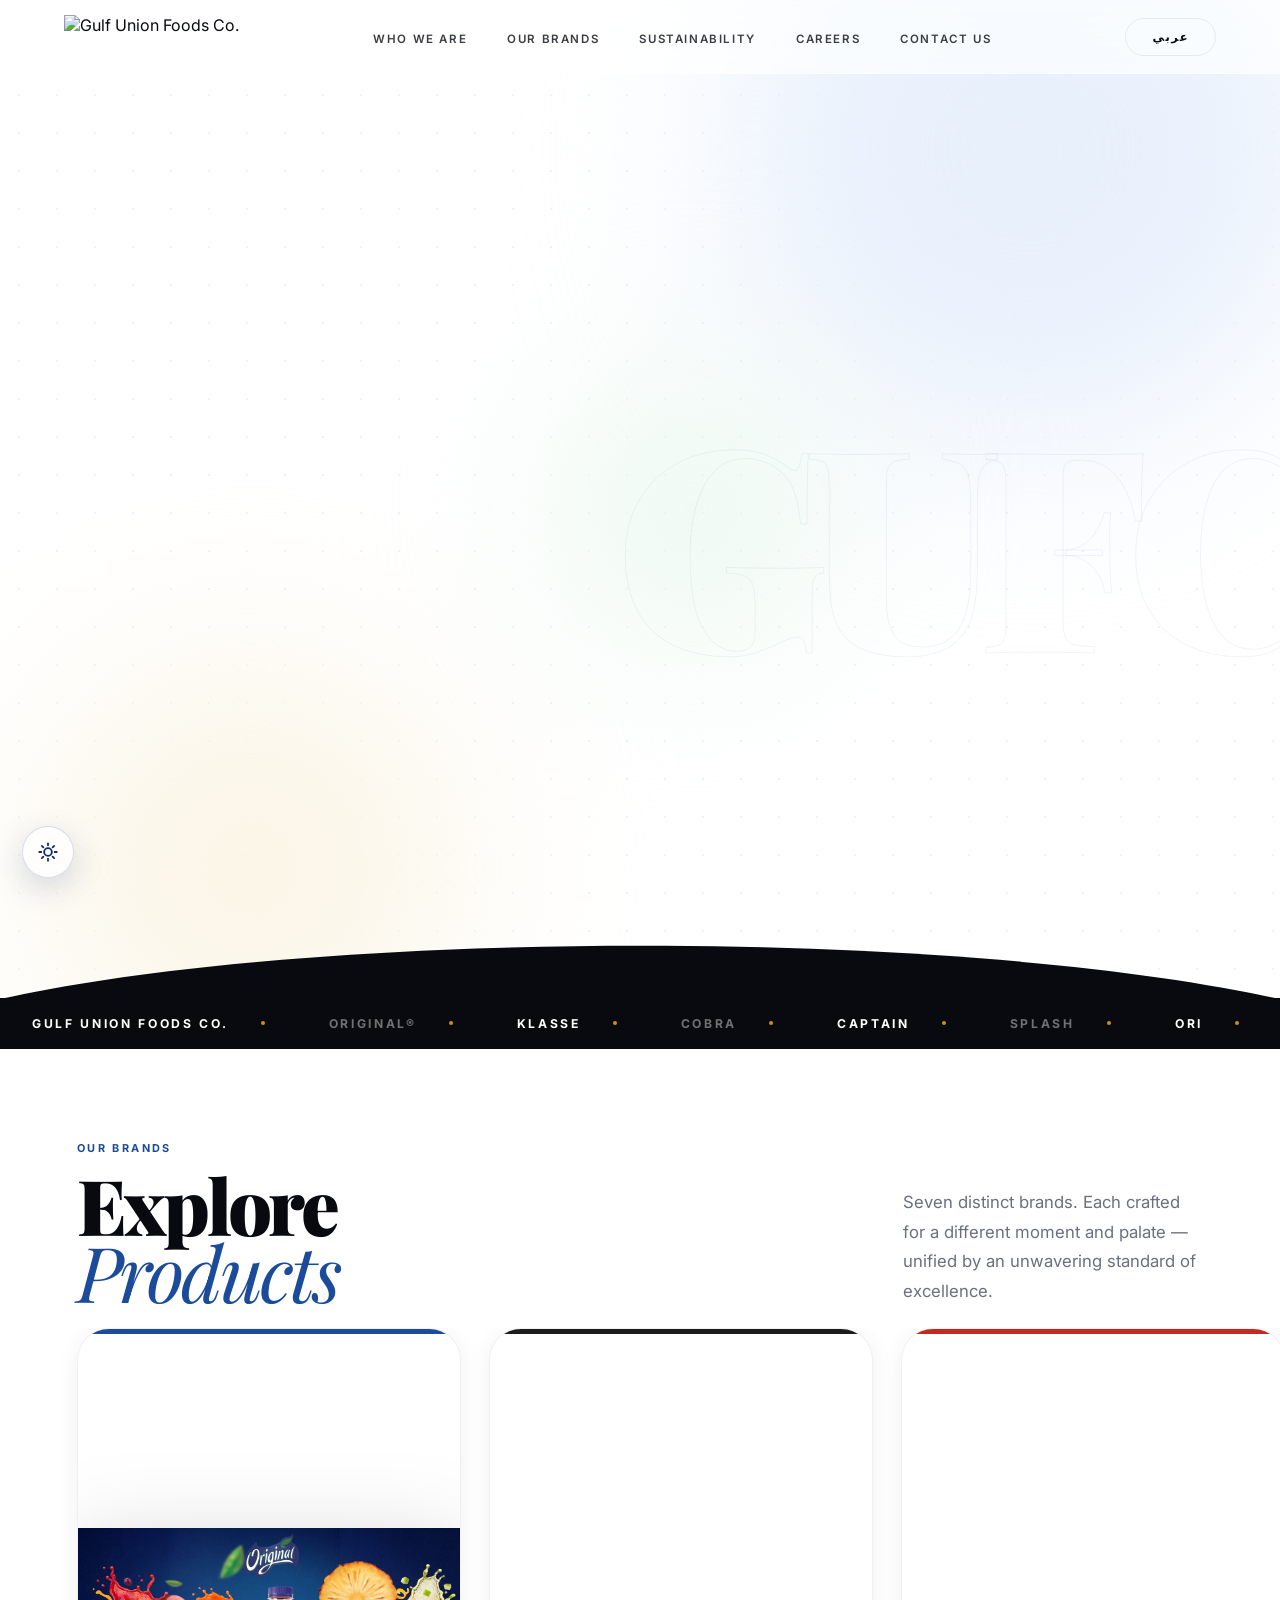
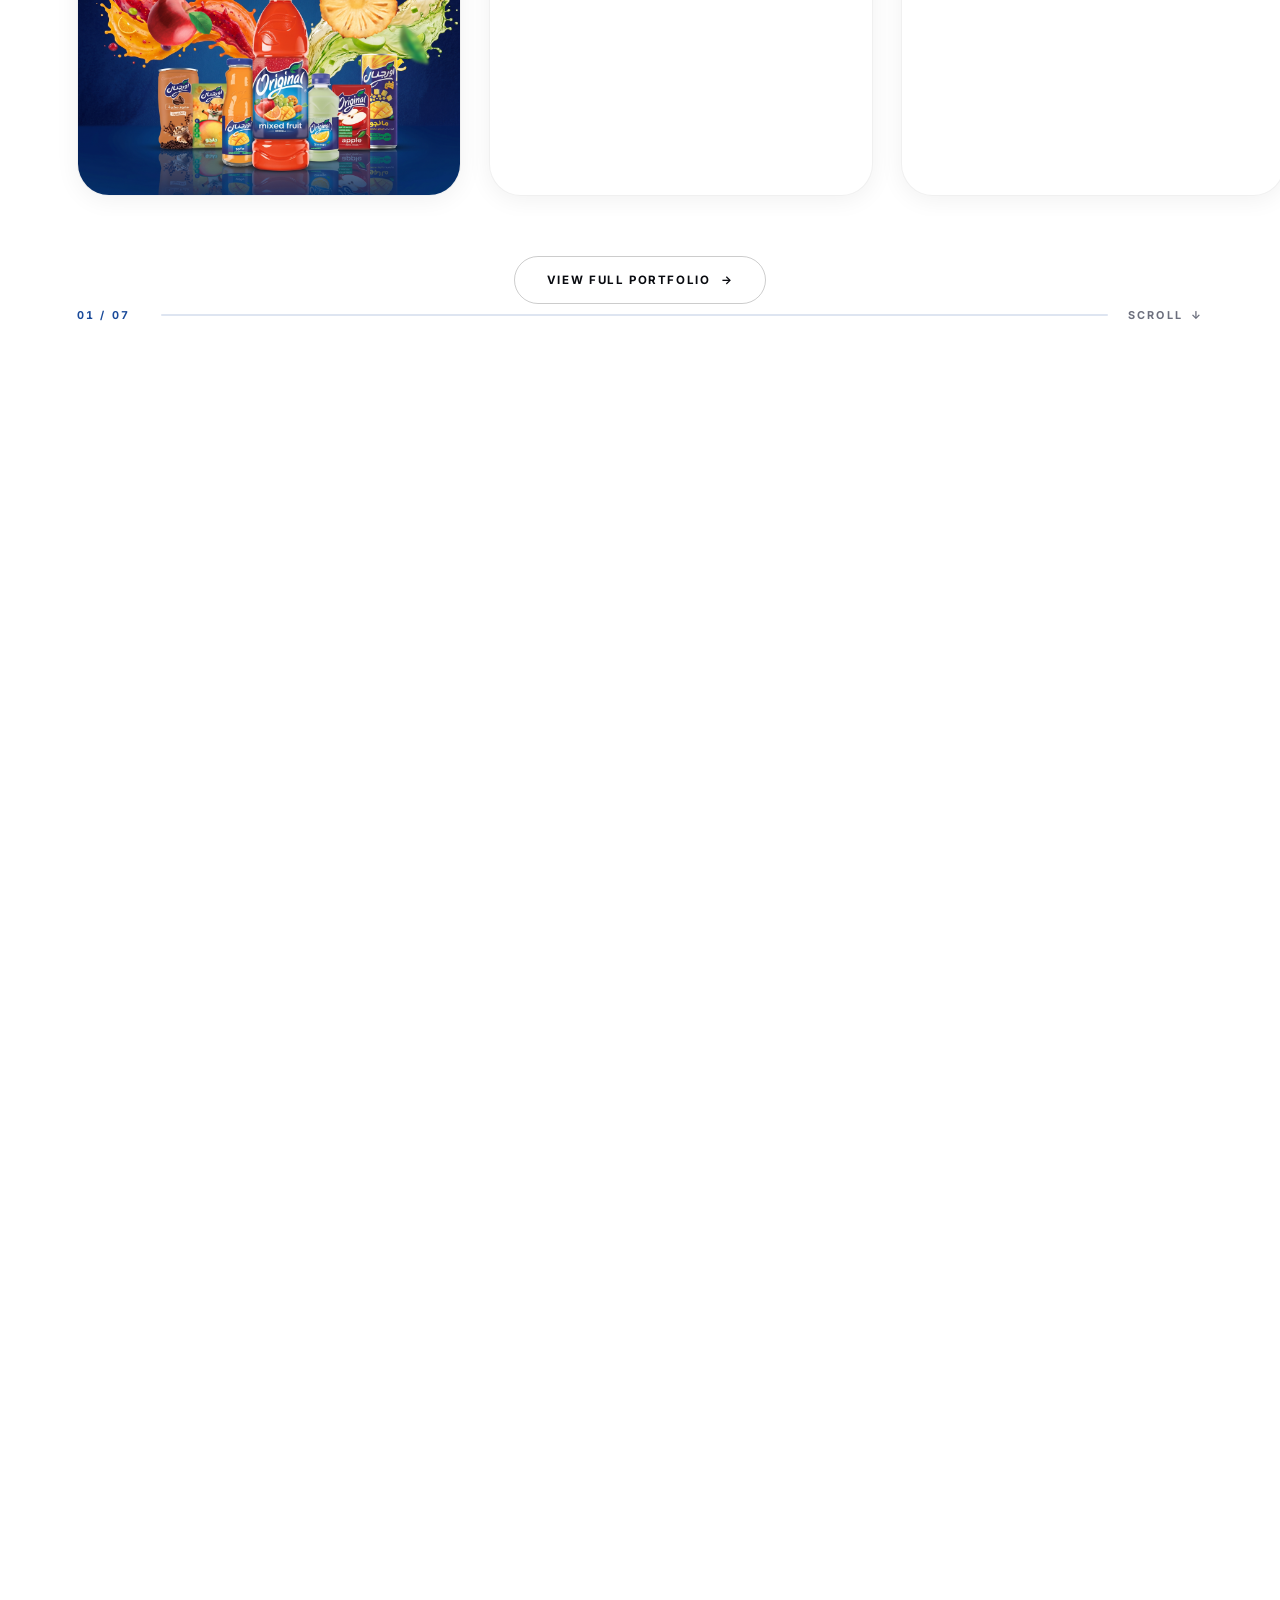
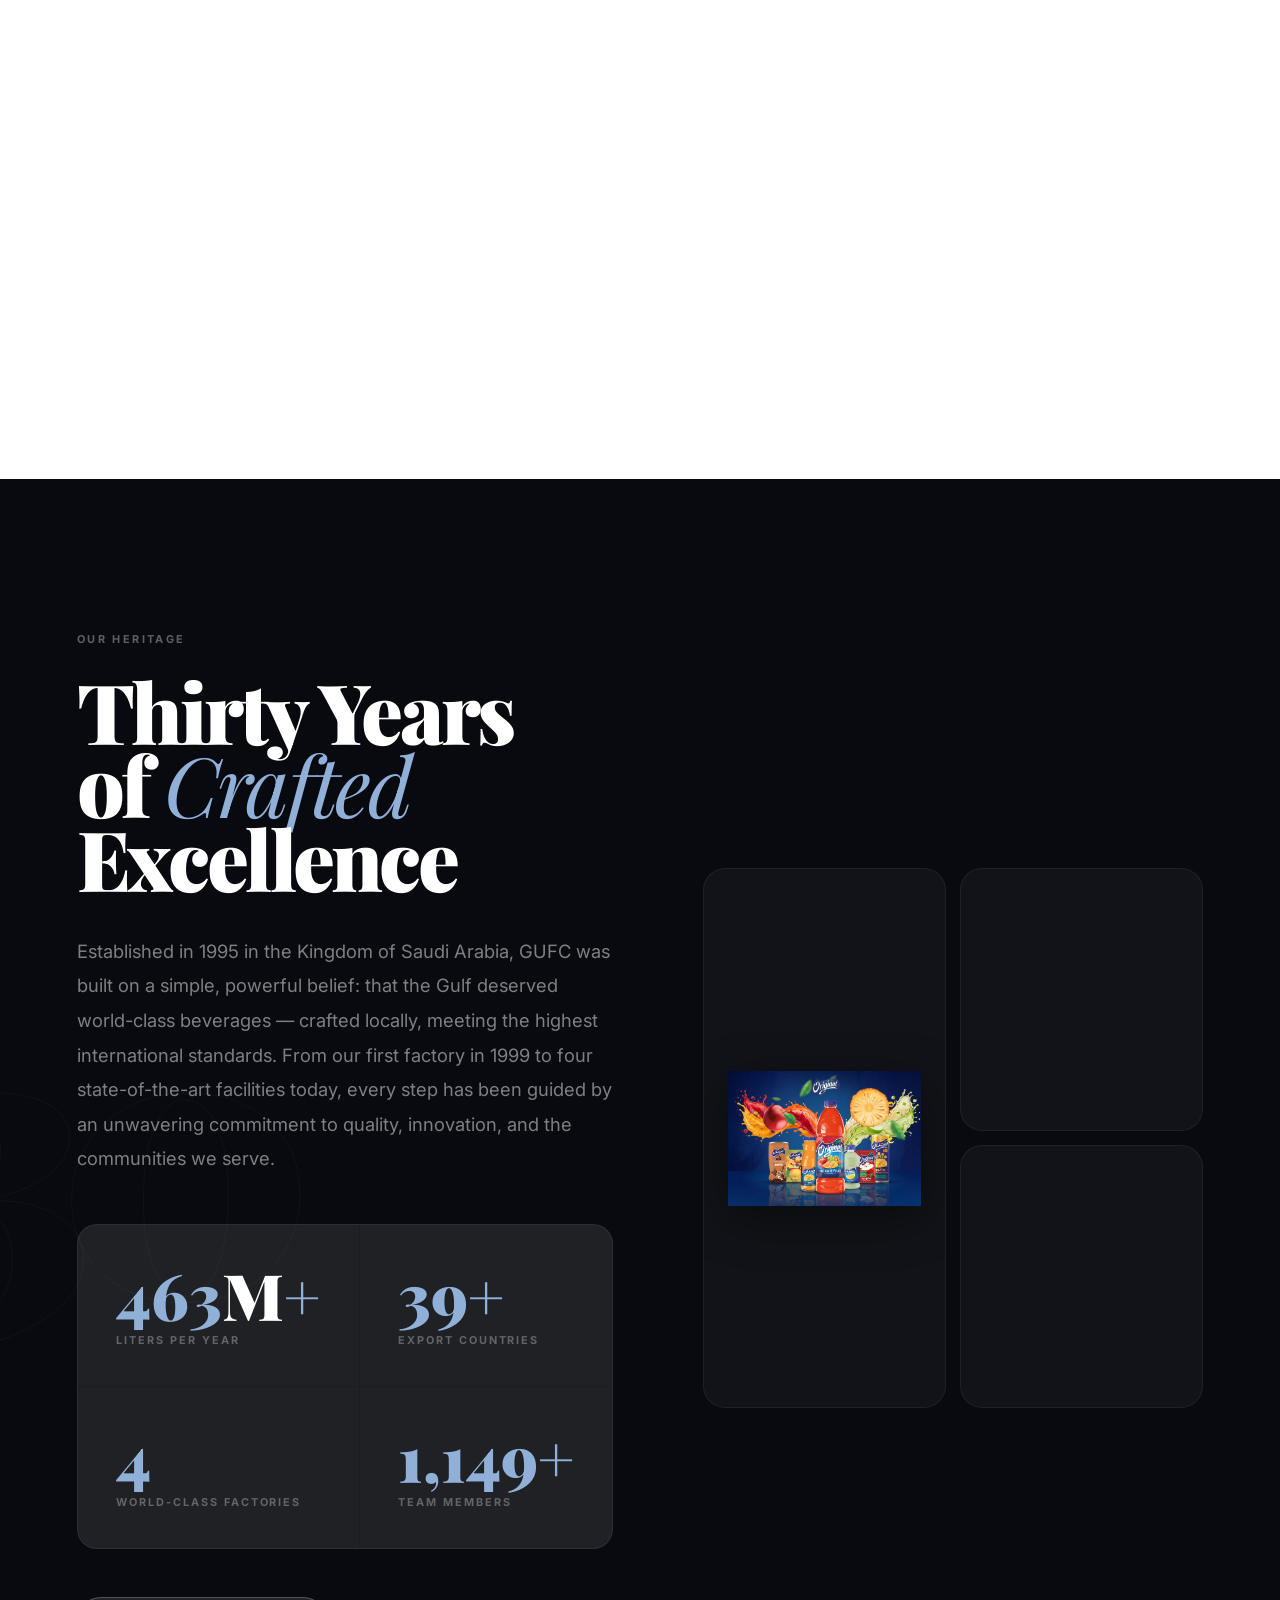
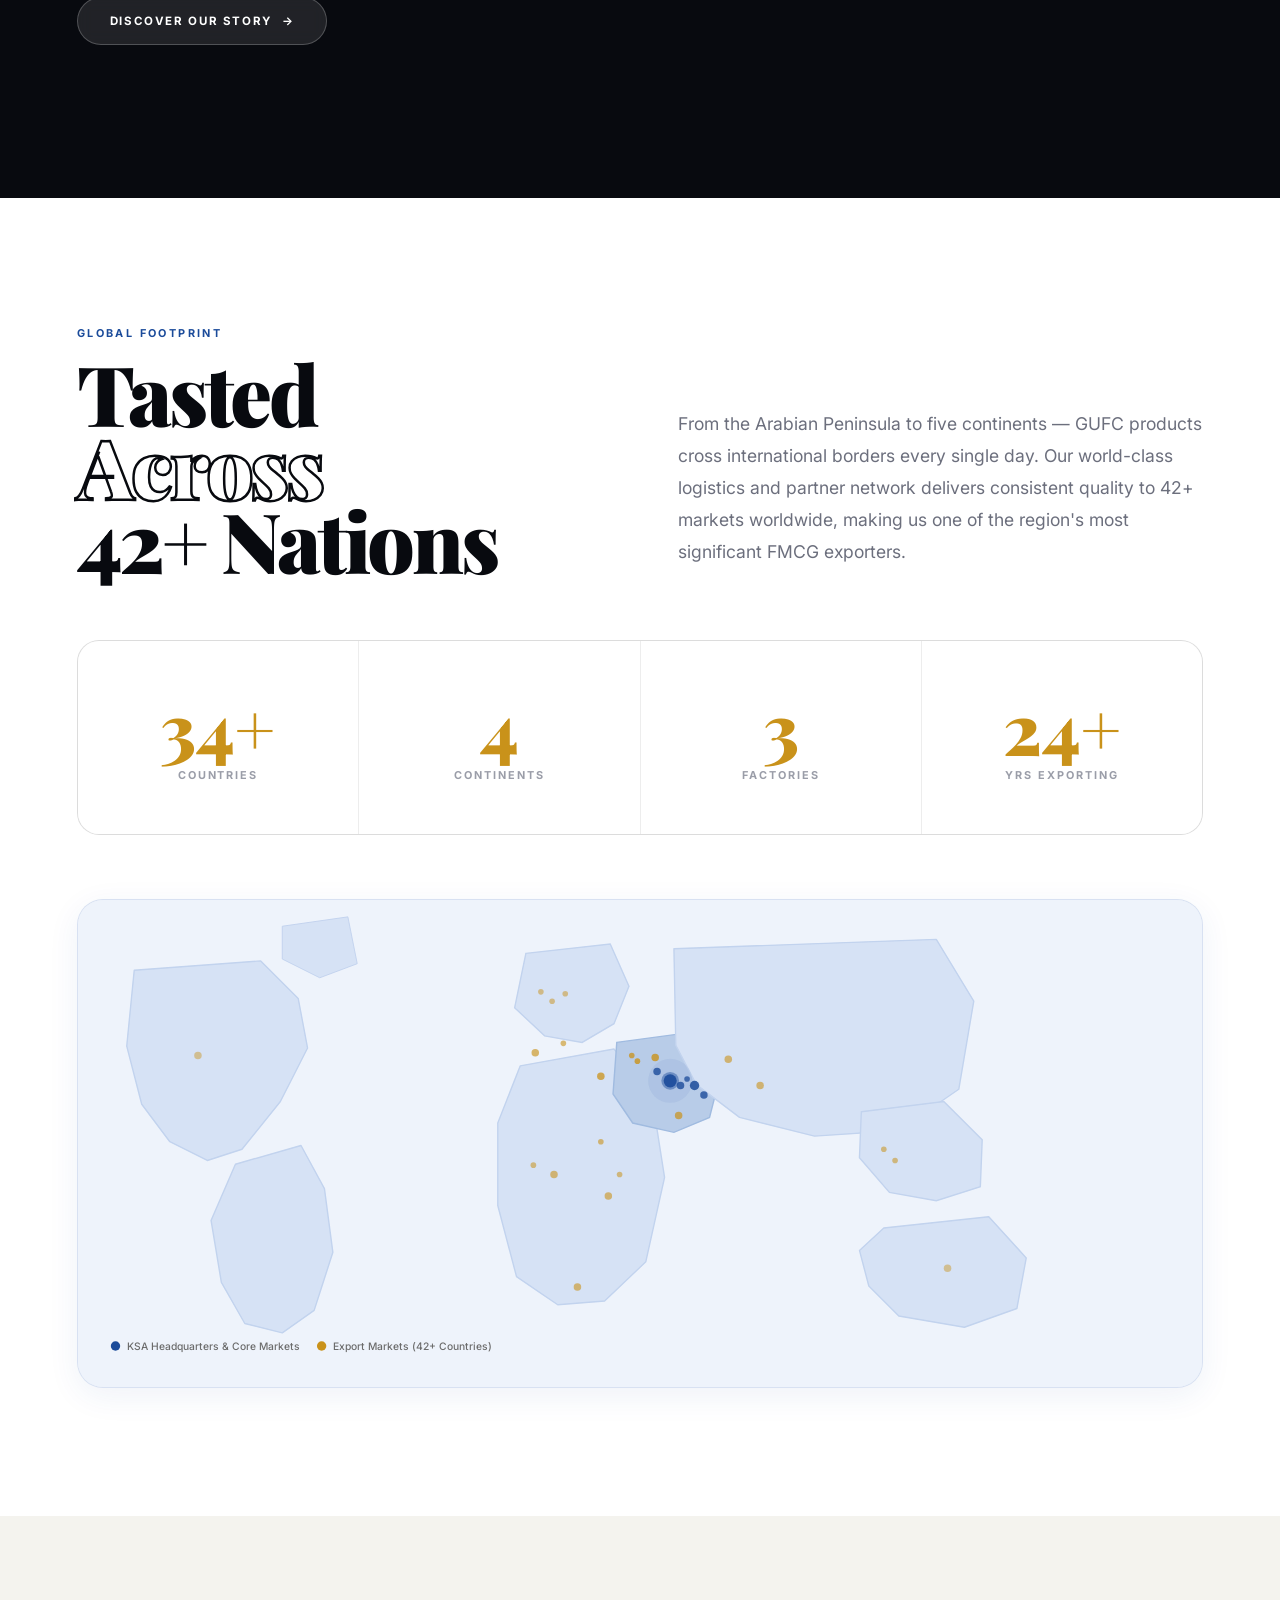
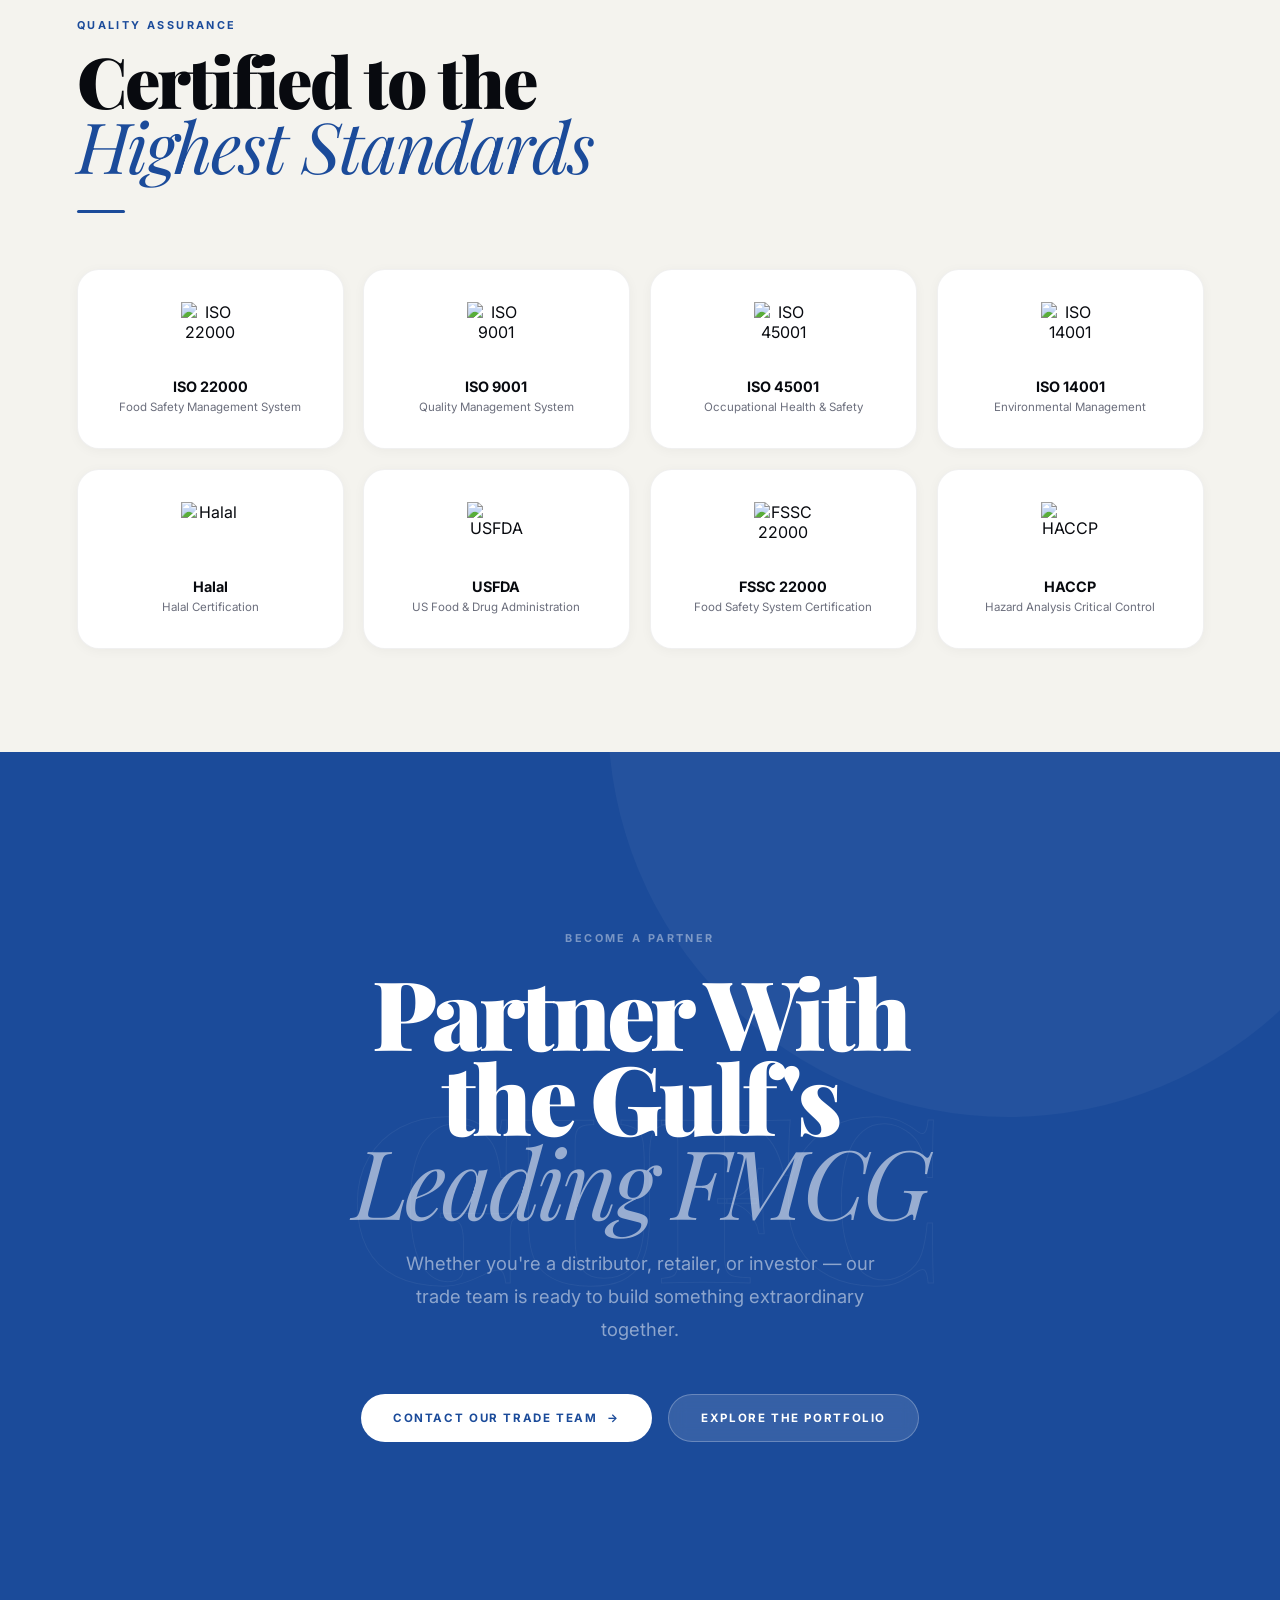
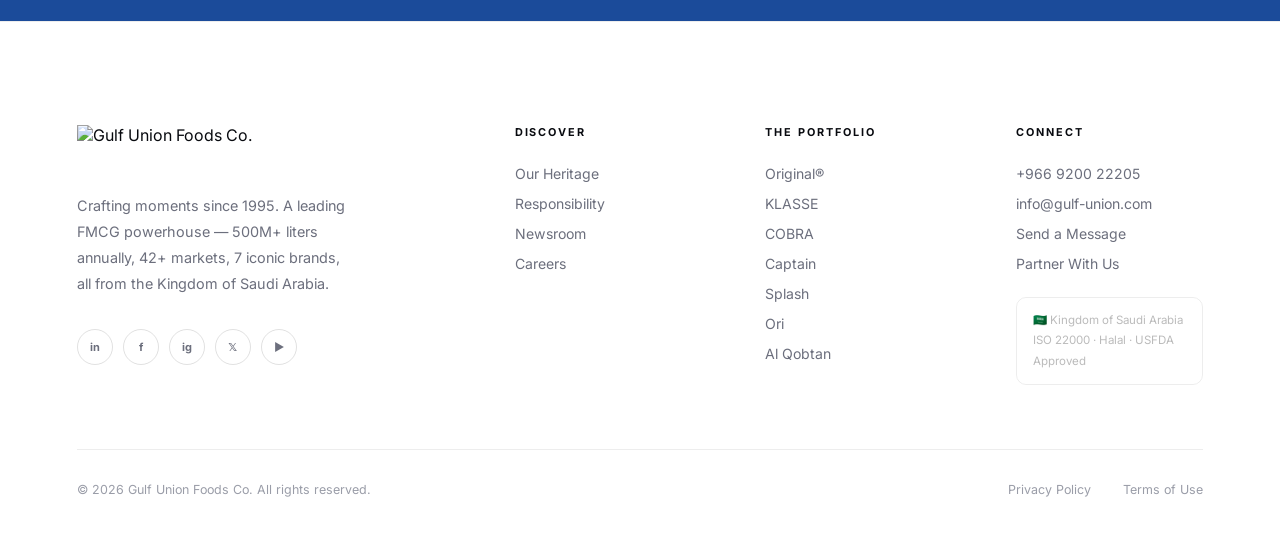
==== commit fd392e54: "Enhance website layout, structure, and copy with premium features" ====
--- a/index.html
+++ b/index.html
@@ -3,1591 +3,1024 @@
 <head>
   <meta charset="UTF-8" />
   <meta name="viewport" content="width=device-width, initial-scale=1.0" />
-  <title>Gulf Union Foods Co. — Crafting Moments Since 1995</title>
-  <meta name="description" content="Gulf Union Foods Co. is a world-class FMCG powerhouse producing 500M+ liters per year across 7 iconic brands, exported to 42+ countries from the Kingdom of Saudi Arabia." />
+  <title>Home | Gulf Union Foods Co.</title>
+  <meta name="description" content="Gulf Union Foods Co. - Where quality meets passion, and taste meets innovation. Discover a world of products crafted to elevate everyday moments." />
   <link rel="icon" href="https://gulf-union.com/images/fav.ico" />
   <link rel="preconnect" href="https://fonts.googleapis.com" />
   <link rel="preconnect" href="https://fonts.gstatic.com" crossorigin />
   <link href="https://fonts.googleapis.com/css2?family=Playfair+Display:ital,wght@0,400;0,700;0,900;1,400;1,900&family=Inter:wght@300;400;500;600;700&display=swap" rel="stylesheet" />
-  <!-- GSAP + ScrollTrigger -->
-  <script src="https://cdnjs.cloudflare.com/ajax/libs/gsap/3.12.5/gsap.min.js"></script>
-  <script src="https://cdnjs.cloudflare.com/ajax/libs/gsap/3.12.5/ScrollTrigger.min.js"></script>
+  <script src="https://cdnjs.cloudflare.com/ajax/libs/gsap/3.12.5/gsap.min.js" defer></script>
+  <script src="https://cdnjs.cloudflare.com/ajax/libs/gsap/3.12.5/ScrollTrigger.min.js" defer></script>
 
   <style>
-    /* ─────────────────────────────────────────
-       QUANTUM HOMEPAGE — GUFC v4.0
-       Design: Editorial · Liquid · Asymmetric
-    ───────────────────────────────────────── */
-    *, *::before, *::after { box-sizing: border-box; margin: 0; padding: 0; }
-    html { scroll-behavior: smooth; }
-    body {
-      background: #fff;
-      color: #0A0A0A;
-      font-family: 'Inter', system-ui, sans-serif;
-      overflow-x: hidden;
-      -webkit-font-smoothing: antialiased;
-    }
-    ::selection { background: #1B4B9A; color: #fff; }
-    img { display: block; max-width: 100%; }
-    a { color: inherit; text-decoration: none; }
-    ::-webkit-scrollbar { width: 4px; }
-    ::-webkit-scrollbar-track { background: #f5f5f5; }
-    ::-webkit-scrollbar-thumb { background: #1B4B9A; border-radius: 2px; }
-
-    /* ── TOKENS ── */
-    :root {
-      --blue:      #1B4B9A;
-      --blue-dark: #0E2F6B;
-      --gold:      #C9921A;
-      --cream:     #FAFAF7;
-      --ink:       #0A0A0A;
-      --muted:     #7A7A7A;
-      --border:    rgba(0,0,0,0.07);
-      --nav-h:     72px;
-    }
-
-    /* ════════════════════════════════════
-       GLASSMORPHISM NAV
-    ════════════════════════════════════ */
-    .gn {
-      position: fixed;
-      top: 0; left: 0; right: 0;
-      height: var(--nav-h);
-      z-index: 1000;
-      display: flex;
-      align-items: center;
-      padding: 0 clamp(1.5rem, 5vw, 4rem);
-      background: rgba(255,255,255,0.72);
-      backdrop-filter: blur(20px) saturate(180%);
-      -webkit-backdrop-filter: blur(20px) saturate(180%);
-      border-bottom: 1px solid rgba(255,255,255,0.4);
-      transition: background 0.4s, box-shadow 0.4s;
-    }
-    .gn.scrolled {
-      background: rgba(255,255,255,0.92);
-      box-shadow: 0 2px 24px rgba(0,0,0,0.08);
-    }
-    .gn__logo img {
-      height: 44px;
-      width: auto;
-      object-fit: contain;
-    }
-    .gn__links {
-      display: flex;
-      align-items: center;
-      gap: 2.5rem;
-      list-style: none;
-      margin: 0 auto;
-    }
-    .gn__link {
-      font-size: 0.72rem;
-      font-weight: 600;
-      letter-spacing: 0.14em;
-      text-transform: uppercase;
-      color: var(--ink);
-      position: relative;
-      padding: 4px 0;
-      transition: color 0.2s;
-    }
-    .gn__link::after {
-      content: '';
-      position: absolute;
-      bottom: -2px; left: 0;
-      width: 0; height: 2px;
-      background: var(--blue);
-      border-radius: 1px;
-      transition: width 0.35s cubic-bezier(0.16,1,0.3,1);
-    }
-    .gn__link:hover { color: var(--blue); }
-    .gn__link:hover::after { width: 100%; }
-    .gn__cta {
-      font-size: 0.72rem;
-      font-weight: 700;
-      letter-spacing: 0.12em;
-      text-transform: uppercase;
-      color: #fff;
-      background: var(--blue);
-      padding: 11px 24px;
-      border-radius: 50px;
-      transition: background 0.2s, transform 0.2s, box-shadow 0.2s;
-    }
-    .gn__cta:hover {
-      background: var(--blue-dark);
-      transform: translateY(-2px);
-      box-shadow: 0 10px 28px rgba(27,75,154,0.32);
-    }
-    .gn__toggle {
-      display: none;
-      flex-direction: column;
-      gap: 5px;
-      cursor: pointer;
-      background: none;
-      border: none;
-      padding: 8px;
-    }
-    .gn__toggle span {
-      display: block; width: 22px; height: 2px;
-      background: var(--ink);
-      border-radius: 2px;
-      transition: transform 0.3s, opacity 0.2s;
-      transform-origin: center;
-    }
-    .gn__toggle.open span:nth-child(1) { transform: translateY(7px) rotate(45deg); }
-    .gn__toggle.open span:nth-child(2) { opacity: 0; }
-    .gn__toggle.open span:nth-child(3) { transform: translateY(-7px) rotate(-45deg); }
-    /* Mobile nav */
-    .gn__mobile {
-      position: fixed;
-      top: var(--nav-h); left: 0; right: 0;
-      background: #fff;
-      border-top: 1px solid var(--border);
-      box-shadow: 0 16px 40px rgba(0,0,0,0.1);
-      padding: 1.5rem 2rem;
-      transform: translateY(-8px);
-      opacity: 0;
-      pointer-events: none;
-      transition: transform 0.35s cubic-bezier(0.16,1,0.3,1), opacity 0.3s;
-      z-index: 999;
-    }
-    .gn__mobile.open {
-      transform: translateY(0);
-      opacity: 1;
-      pointer-events: all;
-    }
-    .gn__mobile ul { list-style: none; }
-    .gn__mobile a {
-      display: block;
-      font-family: 'Playfair Display', serif;
-      font-size: clamp(1.4rem, 3vw, 2rem);
-      font-weight: 700;
-      color: var(--ink);
-      padding: 12px 0;
-      border-bottom: 1px solid var(--border);
-      transition: color 0.2s, padding-left 0.2s;
-    }
-    .gn__mobile a:hover { color: var(--blue); padding-left: 8px; }
-
-    /* ════════════════════════════════════
-       HERO — FULL BLEED ASYMMETRIC
-    ════════════════════════════════════ */
-    .hero {
-      position: relative;
-      min-height: 100vh;
-      display: grid;
-      grid-template-columns: 1fr 1fr;
-      grid-template-rows: 1fr;
-      overflow: hidden;
-      padding-top: var(--nav-h);
-      background: #fff;
-    }
-
-    /* Ambient background orbs */
-    .hero__orb {
-      position: absolute;
-      border-radius: 50%;
-      filter: blur(80px);
-      pointer-events: none;
-      z-index: 0;
-    }
-    .hero__orb--a {
-      width: 700px; height: 700px;
-      background: radial-gradient(circle, #EEF3FB 0%, transparent 70%);
-      top: -200px; right: -100px;
-    }
-    .hero__orb--b {
-      width: 500px; height: 500px;
-      background: radial-gradient(circle, #FBF5E6 0%, transparent 70%);
-      bottom: -100px; left: -50px;
-    }
-    .hero__orb--c {
-      width: 300px; height: 300px;
-      background: radial-gradient(circle, #E8F7F0 0%, transparent 70%);
-      top: 40%; left: 40%;
-    }
-
-    /* Subtle dot grid */
-    .hero__dotgrid {
-      position: absolute;
-      inset: 0;
-      background-image: radial-gradient(circle, #c8d4e8 1px, transparent 1px);
-      background-size: 36px 36px;
-      opacity: 0.35;
-      z-index: 0;
-    }
-
-    /* Left column — COPY */
-    .hero__copy {
-      position: relative;
-      z-index: 2;
-      display: flex;
-      flex-direction: column;
-      justify-content: center;
-      padding: clamp(3rem, 8vw, 7rem) clamp(2rem, 5vw, 5rem) clamp(3rem, 6vw, 5rem);
-      align-self: center;
-    }
-    .hero__eyebrow {
-      display: inline-flex;
-      align-items: center;
-      gap: 10px;
-      margin-bottom: 2rem;
-    }
-    .hero__eyebrow-pulse {
-      width: 8px; height: 8px;
-      border-radius: 50%;
-      background: var(--blue);
-      position: relative;
-    }
-    .hero__eyebrow-pulse::after {
-      content: '';
-      position: absolute;
-      inset: -4px;
-      border-radius: 50%;
-      border: 2px solid var(--blue);
-      animation: pulseOut 2s ease-out infinite;
-    }
-    @keyframes pulseOut {
-      0%   { transform: scale(1); opacity: 0.8; }
-      100% { transform: scale(2.2); opacity: 0; }
-    }
-    .hero__eyebrow-text {
-      font-size: 0.7rem;
-      font-weight: 700;
-      letter-spacing: 0.2em;
-      text-transform: uppercase;
-      color: var(--blue);
-    }
-
-    /* Massive editorial headline */
-    .hero__title {
-      font-family: 'Playfair Display', serif;
-      font-weight: 900;
-      line-height: 0.92;
-      letter-spacing: -0.03em;
-      color: var(--ink);
-      margin-bottom: 2.5rem;
-    }
-    .hero__title .line { display: block; overflow: hidden; }
-    .hero__title .line-inner { display: block; }
-    .hero__title .t-outline {
-      -webkit-text-stroke: 2px var(--ink);
-      color: transparent;
-    }
-    .hero__title .t-blue { color: var(--blue); }
-    .hero__title .t-word-lg {
-      font-size: clamp(4.5rem, 9vw, 9rem);
-    }
-    .hero__title .t-word-xl {
-      font-size: clamp(5rem, 11vw, 11rem);
-    }
-    .hero__title .t-word-sm {
-      font-size: clamp(2rem, 4vw, 4.5rem);
-      font-weight: 400;
-      font-style: italic;
-    }
-
-    .hero__sub {
-      font-size: clamp(1rem, 1.6vw, 1.2rem);
-      color: #5A5A5A;
-      line-height: 1.75;
-      max-width: 420px;
-      margin-bottom: 2.5rem;
-      font-weight: 400;
-    }
-    .hero__actions { display: flex; gap: 1rem; flex-wrap: wrap; align-items: center; }
-
-    /* Pill button */
-    .btn-pill {
-      display: inline-flex;
-      align-items: center;
-      gap: 10px;
-      font-size: 0.72rem;
-      font-weight: 700;
-      letter-spacing: 0.14em;
-      text-transform: uppercase;
-      padding: 16px 32px;
-      border-radius: 50px;
-      transition: transform 0.2s, box-shadow 0.2s, background 0.2s;
-    }
-    .btn-pill--solid {
-      background: var(--ink);
-      color: #fff;
-    }
-    .btn-pill--solid:hover {
-      background: var(--blue);
-      transform: translateY(-3px);
-      box-shadow: 0 14px 32px rgba(27,75,154,0.28);
-    }
-    .btn-pill--ghost {
-      border: 1.5px solid rgba(0,0,0,0.2);
-      color: var(--ink);
-    }
-    .btn-pill--ghost:hover {
-      border-color: var(--blue);
-      color: var(--blue);
-      transform: translateY(-2px);
-    }
-    .btn-pill .arrow {
-      display: inline-block;
-      transition: transform 0.2s;
-    }
-    .btn-pill:hover .arrow { transform: translateX(4px); }
-
-    /* Trust badges under CTA */
-    .hero__trust {
-      display: flex;
-      gap: 1.5rem;
-      margin-top: 2.5rem;
-      padding-top: 2rem;
-      border-top: 1px solid var(--border);
-      flex-wrap: wrap;
-    }
-    .hero__badge-sm {
-      display: flex;
-      align-items: center;
-      gap: 6px;
-      font-size: 0.7rem;
-      font-weight: 600;
-      letter-spacing: 0.08em;
-      color: #6A6A6A;
-    }
-    .hero__badge-sm svg { color: var(--blue); }
-
-    /* Right column — VISUAL */
-    .hero__visual {
-      position: relative;
-      z-index: 2;
-      display: flex;
-      align-items: center;
-      justify-content: center;
-      overflow: visible;
-    }
-
-    /* Main product container — the "display frame" */
-    .hero__frame {
-      position: relative;
-      width: 100%;
-      height: 100%;
-      display: flex;
-      align-items: center;
-      justify-content: center;
-    }
-    .hero__product-main {
-      position: relative;
-      z-index: 3;
-      width: clamp(260px, 38vw, 560px);
-      height: auto;
-      object-fit: contain;
-      filter: drop-shadow(0 40px 80px rgba(27,75,154,0.16)) drop-shadow(0 10px 20px rgba(0,0,0,0.1));
-      /* Float animation */
-      animation: heroFloat 7s ease-in-out infinite;
-      border-radius: 12px;
-    }
-    @keyframes heroFloat {
-      0%, 100% { transform: translateY(0) rotate(-1deg); }
-      50%       { transform: translateY(-22px) rotate(1deg); }
-    }
-
-    /* Decorative product thumbnails */
-    .hero__prod-thumb {
-      position: absolute;
-      object-fit: contain;
-      filter: drop-shadow(0 12px 24px rgba(0,0,0,0.14));
-      border-radius: 10px;
-      animation: heroFloat 8s ease-in-out infinite;
-    }
-    .hero__prod-thumb--1 {
-      width: clamp(80px, 12vw, 160px);
-      top: 18%; left: -5%;
-      animation-delay: -2.5s;
-      opacity: 0.88;
-    }
-    .hero__prod-thumb--2 {
-      width: clamp(70px, 10vw, 130px);
-      bottom: 20%; right: -5%;
-      animation-delay: -5s;
-      opacity: 0.82;
-    }
-
-    /* Big decorative text behind product */
-    .hero__bg-text {
-      position: absolute;
-      font-family: 'Playfair Display', serif;
-      font-size: clamp(8rem, 18vw, 22rem);
-      font-weight: 900;
-      letter-spacing: -0.06em;
-      color: transparent;
-      -webkit-text-stroke: 1px rgba(27,75,154,0.07);
-      top: 50%; left: 50%;
-      transform: translate(-50%,-50%);
-      white-space: nowrap;
-      pointer-events: none;
-      user-select: none;
-      z-index: 1;
-    }
+    /* ═══════════════════════════════════════════════
+       GUFC — Quantum Leap Homepage v5.0
+       "Appetite · Editorial · Immersive"
+    ═══════════════════════════════════════════════ */
+    *,*::before,*::after{box-sizing:border-box;margin:0;padding:0}
+    :root{
+      --blue:#1B4B9A; --blue-dk:#0D2E6B; --gold:#C9921A; --ink:#080A0F;
+      --ink-2:#3B3D42; --ink-4:#9A9DA8; --muted:#6C6F7D;
+      --cream:#FAFAF6; --surface:#F4F3EE; --border:rgba(0,0,0,.07);
+      --nav-h:74px; --ease:cubic-bezier(.16,1,.3,1); --ease-in:cubic-bezier(.7,0,.84,0);
+    }
+    html{scroll-behavior:smooth}
+    body{
+      background:#fff; color:var(--ink);
+      font-family:'Inter',system-ui,sans-serif;
+      overflow-x:hidden; -webkit-font-smoothing:antialiased;
+    }
+    ::selection{background:var(--blue);color:#fff}
+    img{display:block;max-width:100%}
+    a{color:inherit;text-decoration:none}
+    ::-webkit-scrollbar{width:4px}
+    ::-webkit-scrollbar-track{background:#f4f4f4}
+    ::-webkit-scrollbar-thumb{background:var(--blue);border-radius:2px}
+
+    /* ─── LOADER ────────────────────────────────── */
+    #loader{
+      position:fixed;inset:0;z-index:9999;
+      display:flex;align-items:center;justify-content:center;
+      flex-direction:column;gap:1.5rem;
+      background:#fff;
+      transition:opacity .6s var(--ease), visibility .6s;
+    }
+    #loader.done{opacity:0;visibility:hidden;pointer-events:none}
+    .loader__logo{height:48px;opacity:0;animation:lFadeIn .6s var(--ease) .2s forwards}
+    .loader__bar-wrap{
+      width:200px;height:2px;
+      background:rgba(27,75,154,.12);border-radius:2px;overflow:hidden;
+    }
+    .loader__bar{
+      height:100%;width:0%;
+      background:var(--blue);border-radius:2px;
+      animation:lBar 1.8s var(--ease) .3s forwards;
+    }
+    .loader__label{
+      font-size:.68rem;font-weight:600;letter-spacing:.22em;text-transform:uppercase;
+      color:var(--ink-4);opacity:0;animation:lFadeIn .5s var(--ease) .5s forwards;
+    }
+    @keyframes lFadeIn{to{opacity:1}}
+    @keyframes lBar{to{width:100%}}
+
+    /* ─── SCROLL PROGRESS ────────────────────────── */
+    #progress{
+      position:fixed;top:0;left:0;right:0;height:2px;
+      background:var(--blue);transform-origin:left;transform:scaleX(0);
+      z-index:1001;transition:transform .05s linear;
+    }
+
+    /* ─── GLASSMORPHISM NAV ─────────────────────── */
+    .gn{
+      position:fixed;top:0;left:0;right:0;height:var(--nav-h);z-index:1000;
+      display:flex;align-items:center;
+      padding:0 clamp(1.5rem,5vw,4rem);
+      background:rgba(255,255,255,.7);
+      backdrop-filter:blur(24px) saturate(200%);
+      -webkit-backdrop-filter:blur(24px) saturate(200%);
+      border-bottom:1px solid rgba(255,255,255,.45);
+      transition:background .4s,box-shadow .4s;
+    }
+    .gn.scrolled{background:rgba(255,255,255,.92);box-shadow:0 1px 32px rgba(0,0,0,.08)}
+    .gn__logo img{height:44px;width:auto;object-fit:contain;transition:transform .2s}
+    .gn__logo:hover img{transform:scale(1.04)}
+    .gn__links{
+      display:flex;align-items:center;gap:2.5rem;list-style:none;margin:0 auto;
+    }
+    .gn__link{
+      font-size:.72rem;font-weight:600;letter-spacing:.14em;text-transform:uppercase;
+      color:var(--ink-2);position:relative;padding:4px 0;transition:color .2s;
+    }
+    .gn__link::after{
+      content:'';position:absolute;bottom:-2px;left:0;
+      width:0;height:2px;background:var(--blue);border-radius:1px;
+      transition:width .35s var(--ease);
+    }
+    .gn__link:hover,.gn__link.active{color:var(--blue)}
+    .gn__link:hover::after,.gn__link.active::after{width:100%}
+    .gn__cta{
+      font-size:.72rem;font-weight:700;letter-spacing:.12em;text-transform:uppercase;
+      color:#fff;background:var(--blue);padding:11px 26px;border-radius:50px;
+      transition:background .2s,transform .2s,box-shadow .2s;white-space:nowrap;
+    }
+    .gn__cta:hover{background:var(--blue-dk);transform:translateY(-2px);box-shadow:0 10px 28px rgba(27,75,154,.3)}
+    .gn__toggle{display:none;flex-direction:column;gap:5px;cursor:pointer;background:none;border:none;padding:8px}
+    .gn__toggle span{display:block;width:22px;height:2px;background:var(--ink);border-radius:2px;
+      transition:transform .3s,opacity .2s;transform-origin:center}
+    .gn__toggle.open span:nth-child(1){transform:translateY(7px) rotate(45deg)}
+    .gn__toggle.open span:nth-child(2){opacity:0}
+    .gn__toggle.open span:nth-child(3){transform:translateY(-7px) rotate(-45deg)}
+    .gn__mobile{
+      position:fixed;top:var(--nav-h);left:0;right:0;background:#fff;
+      border-top:1px solid var(--border);box-shadow:0 16px 40px rgba(0,0,0,.1);
+      padding:1.5rem 2rem;transform:translateY(-8px);opacity:0;pointer-events:none;
+      transition:transform .35s var(--ease),opacity .3s;z-index:999;
+    }
+    .gn__mobile.open{transform:translateY(0);opacity:1;pointer-events:all}
+    .gn__mobile ul{list-style:none}
+    .gn__mobile a{
+      display:block;font-family:'Playfair Display',serif;font-size:clamp(1.4rem,3vw,2rem);
+      font-weight:700;color:var(--ink);padding:12px 0;border-bottom:1px solid var(--border);
+      transition:color .2s,padding-left .2s;
+    }
+    .gn__mobile a:hover{color:var(--blue);padding-left:8px}
+
+    /* ─── HERO ──────────────────────────────────── */
+    .hero{
+      position:relative;min-height:100vh;padding-top:var(--nav-h);
+      display:grid;grid-template-columns:1fr 1fr;align-items:center;
+      overflow:hidden;background:#fff;
+    }
+    /* Dot grid */
+    .hero__dots{
+      position:absolute;inset:0;z-index:0;
+      background-image:radial-gradient(circle,#c8d5ea 1px,transparent 1px);
+      background-size:38px 38px;opacity:.28;
+    }
+    /* Radial ambient light */
+    .hero__ambient{
+      position:absolute;z-index:0;border-radius:50%;filter:blur(100px);pointer-events:none;
+    }
+    .hero__ambient--a{width:600px;height:600px;background:#E8F0FC;top:-150px;right:-50px}
+    .hero__ambient--b{width:420px;height:420px;background:#FBF5E6;bottom:-80px;left:40px}
+    .hero__ambient--c{width:260px;height:260px;background:#E8F7EE;top:38%;left:44%}
+
+    /* LEFT: copy */
+    .hero__copy{
+      position:relative;z-index:2;
+      padding:clamp(3rem,7vw,6rem) clamp(2rem,5vw,5rem) clamp(3rem,6vw,5rem);
+      display:flex;flex-direction:column;align-items:flex-start;
+    }
+    .hero__eyebrow{
+      display:inline-flex;align-items:center;gap:10px;
+      margin-bottom:clamp(1.5rem,3vw,2.5rem);
+      opacity:0;transform:translateY(16px);
+    }
+    .hero__eyebrow-pulse{
+      width:8px;height:8px;border-radius:50%;background:var(--blue);position:relative;
+    }
+    .hero__eyebrow-pulse::after{
+      content:'';position:absolute;inset:-4px;border-radius:50%;
+      border:2px solid var(--blue);animation:pulseOut 2s ease-out infinite;
+    }
+    @keyframes pulseOut{0%{transform:scale(1);opacity:.8}100%{transform:scale(2.4);opacity:0}}
+    .hero__eyebrow-text{
+      font-size:.7rem;font-weight:700;letter-spacing:.22em;text-transform:uppercase;color:var(--blue);
+    }
+
+    /* EDITORIAL HEADLINE — word-by-word line masking */
+    .hero__title{
+      font-family:'Playfair Display',serif;font-weight:900;
+      line-height:.9;letter-spacing:-.04em;color:var(--ink);
+      margin-bottom:clamp(1.5rem,3vw,2.5rem);
+    }
+    .title-row{display:block;overflow:hidden}
+    .title-word{
+      display:inline-block;
+      font-size:clamp(3.8rem,8.5vw,9rem);
+      transform:translateY(110%);
+    }
+    .title-word.outline{
+      -webkit-text-stroke:2.5px var(--ink);color:transparent;
+    }
+    .title-word.blue{color:var(--blue)}
+    .title-word.italic{font-style:italic;font-weight:400;font-size:clamp(2rem,4vw,4.8rem)}
+
+    .hero__sub{
+      font-size:clamp(1rem,1.6vw,1.15rem);color:var(--muted);line-height:1.8;
+      max-width:420px;margin-bottom:clamp(2rem,4vw,3rem);
+      opacity:0;transform:translateY(20px);
+    }
+    .hero__actions{display:flex;gap:1rem;flex-wrap:wrap;opacity:0;transform:translateY(20px)}
+
+    /* Pill buttons */
+    .pill{
+      display:inline-flex;align-items:center;gap:10px;
+      font-size:.72rem;font-weight:700;letter-spacing:.14em;text-transform:uppercase;
+      padding:16px 32px;border-radius:50px;
+      transition:transform .22s,box-shadow .22s,background .2s,color .2s;
+    }
+    .pill--solid{background:var(--ink);color:#fff}
+    .pill--solid:hover{background:var(--blue);transform:translateY(-3px);box-shadow:0 14px 32px rgba(27,75,154,.28)}
+    .pill--ghost{border:1.5px solid rgba(0,0,0,.2);color:var(--ink)}
+    .pill--ghost:hover{border-color:var(--blue);color:var(--blue);transform:translateY(-2px)}
+    .pill .arrow{transition:transform .2s}
+    .pill:hover .arrow{transform:translateX(4px)}
+    .pill--white{background:#fff;color:var(--blue)}
+    .pill--white:hover{background:#EEF3FB;transform:translateY(-2px);box-shadow:0 8px 24px rgba(0,0,0,.1)}
+    .pill--glass{background:rgba(255,255,255,.12);color:#fff;border:1.5px solid rgba(255,255,255,.25);backdrop-filter:blur(8px)}
+    .pill--glass:hover{background:rgba(255,255,255,.22);transform:translateY(-2px)}
+
+    .hero__trust{
+      display:flex;align-items:center;gap:1.5rem;flex-wrap:wrap;
+      margin-top:clamp(1.5rem,3vw,2.5rem);padding-top:1.5rem;
+      border-top:1px solid var(--border);
+      opacity:0;transform:translateY(12px);
+    }
+    .trust-badge{
+      display:flex;align-items:center;gap:6px;
+      font-size:.68rem;font-weight:600;letter-spacing:.08em;color:#6A6A7A;
+    }
+    .trust-badge svg{color:var(--blue)}
+
+    /* RIGHT: Product showcase */
+    .hero__stage{
+      position:relative;z-index:2;
+      height:100%;min-height:100vh;
+      display:flex;align-items:center;justify-content:center;
+    }
+    /* Giant ghost text behind products */
+    .hero__ghost{
+      position:absolute;top:50%;left:50%;transform:translate(-50%,-50%);
+      font-family:'Playfair Display',serif;font-size:clamp(10rem,22vw,28rem);
+      font-weight:900;letter-spacing:-.08em;color:transparent;
+      -webkit-text-stroke:1px rgba(27,75,154,.06);
+      white-space:nowrap;pointer-events:none;user-select:none;
+      animation:ghostDrift 20s ease-in-out infinite alternate;
+    }
+    @keyframes ghostDrift{from{transform:translate(-50%,-50%) scale(1)}to{transform:translate(-50%,-52%) scale(1.02)}}
+
+    /* PRODUCT CLUSTER */
+    .pcluster{position:relative;width:clamp(320px,44vw,600px);height:clamp(400px,60vh,720px)}
+
+    /* Main centred product */
+    .pcluster__main{
+      position:absolute;top:50%;left:50%;
+      transform:translate(-50%,-50%);
+      width:72%;z-index:3;
+      filter:drop-shadow(0 40px 80px rgba(27,75,154,.18)) drop-shadow(0 12px 24px rgba(0,0,0,.12));
+      animation:pFloat1 8s ease-in-out infinite;border-radius:16px;
+      opacity:0;
+    }
+    /* Left product (rotated) */
+    .pcluster__left{
+      position:absolute;top:30%;left:-8%;
+      width:38%;z-index:2;
+      filter:drop-shadow(0 20px 40px rgba(0,0,0,.16));
+      animation:pFloat2 9.5s ease-in-out infinite;border-radius:12px;
+      opacity:0;transform:rotate(-8deg);
+    }
+    /* Right product */
+    .pcluster__right{
+      position:absolute;bottom:22%;right:-6%;
+      width:34%;z-index:2;
+      filter:drop-shadow(0 16px 32px rgba(0,0,0,.14));
+      animation:pFloat3 7.5s ease-in-out infinite;border-radius:12px;
+      opacity:0;transform:rotate(6deg);
+    }
+    /* Top-right accent — small can */
+    .pcluster__accent{
+      position:absolute;top:8%;right:5%;
+      width:22%;z-index:4;
+      filter:drop-shadow(0 10px 20px rgba(0,0,0,.12));
+      animation:pFloat1 11s ease-in-out infinite;border-radius:8px;
+      opacity:0;transform:rotate(10deg);
+    }
+
+    @keyframes pFloat1{0%,100%{transform:translate(-50%,-50%) translateY(0)}50%{transform:translate(-50%,-50%) translateY(-20px)}}
+    @keyframes pFloat2{0%,100%{transform:rotate(-8deg) translateY(0)}50%{transform:rotate(-6deg) translateY(-16px)}}
+    @keyframes pFloat3{0%,100%{transform:rotate(6deg) translateY(0)}50%{transform:rotate(8deg) translateY(-18px)}}
 
     /* Floating stat cards */
-    .hero__stat-card {
-      position: absolute;
-      background: rgba(255,255,255,0.85);
-      backdrop-filter: blur(16px);
-      -webkit-backdrop-filter: blur(16px);
-      border: 1px solid rgba(255,255,255,0.6);
-      border-radius: 18px;
-      padding: 14px 20px;
-      box-shadow: 0 8px 32px rgba(0,0,0,0.1);
-      display: flex;
-      align-items: center;
-      gap: 12px;
-      z-index: 5;
-      animation: heroFloat 9s ease-in-out infinite;
-    }
-    .hero__stat-card--a {
-      bottom: 28%; left: 6%;
-      animation-delay: -1.5s;
-    }
-    .hero__stat-card--b {
-      top: 22%; right: 6%;
-      animation-delay: -4s;
-    }
-    .hero__stat-num {
-      font-family: 'Playfair Display', serif;
-      font-size: 1.6rem;
-      font-weight: 900;
-      color: var(--blue);
-      line-height: 1;
-    }
-    .hero__stat-lbl {
-      font-size: 0.65rem;
-      font-weight: 700;
-      letter-spacing: 0.12em;
-      text-transform: uppercase;
-      color: #888;
-      line-height: 1.3;
-    }
-    .hero__stat-icon { font-size: 1.4rem; }
-
-    /* Curve divider at bottom of hero */
-    .hero__curve {
-      position: absolute;
-      bottom: -2px; left: 0; right: 0;
-      z-index: 10;
-    }
-
-    /* ════════════════════════════════════
-       SCROLL TICKER
-    ════════════════════════════════════ */
-    .ticker-wrap {
-      overflow: hidden;
-      padding: 20px 0;
-      background: var(--ink);
-      position: relative;
-      z-index: 5;
-    }
-    .ticker-track {
-      display: flex;
-      width: max-content;
-      animation: tickerScroll 36s linear infinite;
-    }
-    .ticker-track:hover { animation-play-state: paused; }
-    @keyframes tickerScroll {
-      from { transform: translateX(0); }
-      to   { transform: translateX(-50%); }
-    }
-    .ticker-item {
-      display: flex;
-      align-items: center;
-      gap: 2rem;
-      padding: 0 2rem;
-      white-space: nowrap;
-    }
-    .ticker-text {
-      font-size: 0.78rem;
-      font-weight: 700;
-      letter-spacing: 0.22em;
-      text-transform: uppercase;
-      color: rgba(255,255,255,0.5);
-    }
-    .ticker-text--lit { color: #fff; }
-    .ticker-dot {
-      width: 4px; height: 4px;
-      border-radius: 50%;
-      background: var(--gold);
-      flex-shrink: 0;
-    }
-
-    /* ════════════════════════════════════
-       THE TASTE — BRAND CAROUSEL
-    ════════════════════════════════════ */
-    .taste-section {
-      padding: clamp(5rem, 10vw, 10rem) 0;
-      position: relative;
-      overflow: hidden;
-      background: #fff;
-      /* The bg color transitions via JS */
-      transition: background-color 0.8s cubic-bezier(0.16,1,0.3,1);
-    }
-    .taste-section.taste-bg-original { background: #EEF3FB; }
-    .taste-section.taste-bg-klasse   { background: #F2F2F2; }
-    .taste-section.taste-bg-cobra    { background: #FFF2F2; }
-    .taste-section.taste-bg-captain  { background: #EDFAF4; }
-    .taste-section.taste-bg-splash   { background: #EDF5FF; }
-    .taste-section.taste-bg-ori      { background: #F8F0FF; }
-    .taste-section.taste-bg-alqobtan { background: #FBF6ED; }
-
-    .taste-header {
-      padding: 0 clamp(2rem, 6vw, 6rem);
-      margin-bottom: 4rem;
-      display: flex;
-      align-items: flex-end;
-      justify-content: space-between;
-      flex-wrap: wrap;
-      gap: 1rem;
-    }
-    .taste-header__title {
-      font-family: 'Playfair Display', serif;
-      font-weight: 900;
-      line-height: 0.9;
-      letter-spacing: -0.04em;
-      font-size: clamp(3.5rem, 8vw, 8rem);
-    }
-    .taste-header__title .italic { font-style: italic; font-weight: 400; color: var(--blue); }
-    .taste-header__sub {
-      font-size: clamp(0.9rem, 1.5vw, 1.05rem);
-      color: var(--muted);
-      line-height: 1.7;
-      max-width: 320px;
-    }
-
-    /* Scrollable carousel */
-    .carousel-outer {
-      overflow-x: auto;
-      scrollbar-width: none;
-      cursor: grab;
-    }
-    .carousel-outer::-webkit-scrollbar { display: none; }
-    .carousel-outer.grabbing { cursor: grabbing; }
-    .carousel-track {
-      display: flex;
-      gap: 2rem;
-      padding: 0 clamp(2rem, 6vw, 6rem) 3rem;
-      width: max-content;
+    .pstat{
+      position:absolute;
+      background:rgba(255,255,255,.88);
+      backdrop-filter:blur(20px);-webkit-backdrop-filter:blur(20px);
+      border:1px solid rgba(255,255,255,.6);
+      border-radius:18px;padding:14px 20px;
+      box-shadow:0 8px 32px rgba(0,0,0,.1);
+      display:flex;align-items:center;gap:12px;z-index:5;
+      animation:pFloat2 9s ease-in-out infinite;
+      opacity:0;
+    }
+    .pstat--a{bottom:24%;left:2%;animation-delay:-2s}
+    .pstat--b{top:18%;right:3%;animation-delay:-5s}
+    .pstat__num{
+      font-family:'Playfair Display',serif;font-size:1.7rem;font-weight:900;
+      color:var(--blue);line-height:1;
+    }
+    .pstat__lbl{
+      font-size:.63rem;font-weight:700;letter-spacing:.14em;
+      text-transform:uppercase;color:#888;line-height:1.4;
+    }
+    .pstat__ico{font-size:1.5rem}
+
+    /* WAVE to ticker */
+    .hero__wave{position:absolute;bottom:-2px;left:0;right:0;z-index:10;line-height:0}
+    .hero__wave svg{width:100%;display:block}
+
+    /* ─── TICKER ─────────────────────────────────── */
+    .ticker-wrap{overflow:hidden;padding:18px 0;background:var(--ink);position:relative;z-index:5}
+    .ticker-track{display:flex;width:max-content;animation:tickScroll 38s linear infinite}
+    .ticker-track:hover{animation-play-state:paused}
+    @keyframes tickScroll{from{transform:translateX(0)}to{transform:translateX(-50%)}}
+    .tick-item{display:flex;align-items:center;gap:2rem;padding:0 2rem;white-space:nowrap}
+    .tick-text{font-size:.76rem;font-weight:700;letter-spacing:.22em;text-transform:uppercase;color:rgba(255,255,255,.42)}
+    .tick-text--lit{color:#fff}
+    .tick-dot{width:4px;height:4px;border-radius:50%;background:var(--gold);flex-shrink:0}
+
+    /* ─── THE TASTE — BRAND CAROUSEL ─────────────── */
+    .taste{
+      padding:clamp(5rem,10vw,10rem) 0;
+      background:#fff;
+      transition:background-color .9s var(--ease);
+    }
+    .taste.bg-original{background:#EEF3FB}
+    .taste.bg-klasse  {background:#F2F2F0}
+    .taste.bg-cobra   {background:#FFF3F3}
+    .taste.bg-captain {background:#EDF8F2}
+    .taste.bg-splash  {background:#EDF5FF}
+    .taste.bg-ori     {background:#F8F0FF}
+    .taste.bg-alqobtan{background:#FBF6ED}
+
+    .taste__head{
+      padding:0 clamp(2rem,6vw,6rem);
+      margin-bottom:clamp(3rem,5vw,5rem);
+      display:flex;align-items:flex-end;justify-content:space-between;gap:2rem;flex-wrap:wrap;
+    }
+    .taste__kicker{
+      font-size:.68rem;font-weight:700;letter-spacing:.22em;text-transform:uppercase;
+      color:var(--blue);display:block;margin-bottom:1rem;
+    }
+    .taste__h{
+      font-family:'Playfair Display',serif;font-weight:900;
+      line-height:.88;letter-spacing:-.04em;
+      font-size:clamp(3.5rem,8.5vw,9rem);
+    }
+    .taste__h em{font-style:italic;font-weight:400;color:var(--blue)}
+    .taste__sub{
+      font-size:clamp(.9rem,1.5vw,1.05rem);color:var(--muted);
+      line-height:1.75;max-width:300px;flex-shrink:0;
+    }
+
+    /* Drag carousel */
+    .carousel-outer{overflow-x:auto;scrollbar-width:none;cursor:grab;-webkit-overflow-scrolling:touch}
+    .carousel-outer::-webkit-scrollbar{display:none}
+    .carousel-outer.grab{cursor:grabbing}
+    .carousel-track{
+      display:flex;gap:1.75rem;
+      padding:0 clamp(2rem,6vw,6rem) 3rem;width:max-content;
     }
 
     /* Brand card */
-    .brand-card {
-      position: relative;
-      width: clamp(300px, 38vw, 540px);
-      height: clamp(380px, 55vw, 640px);
-      border-radius: 28px;
-      overflow: hidden;
-      flex-shrink: 0;
-      cursor: pointer;
-      transition: transform 0.5s cubic-bezier(0.16,1,0.3,1);
-      background: #fff;
-      border: 1px solid rgba(0,0,0,0.06);
-      box-shadow: 0 4px 24px rgba(0,0,0,0.06);
-    }
-    .brand-card:hover { transform: translateY(-10px); box-shadow: 0 32px 64px rgba(0,0,0,0.13); }
-
-    /* Colored top strip */
-    .brand-card__strip {
-      position: absolute;
-      top: 0; left: 0; right: 0;
-      height: 6px;
-      border-radius: 28px 28px 0 0;
-    }
-    .bc-original { background: #1B4B9A; }
-    .bc-klasse   { background: #1A1A1A; }
-    .bc-cobra    { background: #C42B20; }
-    .bc-captain  { background: #0E7C5A; }
-    .bc-splash   { background: #2B6CB0; }
-    .bc-ori      { background: #6B2F9E; }
-    .bc-alqobtan { background: #9A6B1A; }
-
-    /* Background gradient fill inside card */
-    .brand-card__bg {
-      position: absolute;
-      inset: 0;
-      opacity: 0;
-      transition: opacity 0.6s;
-    }
-    .brand-card:hover .brand-card__bg { opacity: 1; }
-
-    /* Product image — pops out of card on hover */
-    .brand-card__product {
-      position: absolute;
-      right: 0; bottom: 0;
-      height: 78%;
-      width: auto;
-      object-fit: contain;
-      object-position: bottom right;
-      filter: drop-shadow(0 20px 40px rgba(0,0,0,0.18));
-      transition: transform 0.65s cubic-bezier(0.16,1,0.3,1),
-                  filter 0.5s;
-    }
-    .brand-card:hover .brand-card__product {
-      transform: scale(1.07) translateY(-12px);
-      filter: drop-shadow(0 36px 60px rgba(0,0,0,0.22));
-    }
-
-    /* Content overlay */
-    .brand-card__content {
-      position: absolute;
-      bottom: 0; left: 0;
-      width: 65%;
-      padding: 2rem;
-      z-index: 3;
-    }
-    .brand-card__num {
-      font-family: 'Playfair Display', serif;
-      font-size: 3.5rem;
-      font-weight: 900;
-      line-height: 1;
-      opacity: 0.06;
-      margin-bottom: -0.75rem;
-    }
-    .brand-card__name {
-      font-family: 'Playfair Display', serif;
-      font-size: clamp(2rem, 4vw, 3.2rem);
-      font-weight: 900;
-      line-height: 0.95;
-      letter-spacing: -0.02em;
-      color: var(--ink);
-      margin-bottom: 0.5rem;
-    }
-    .brand-card__tagline {
-      font-size: 0.78rem;
-      font-weight: 500;
-      letter-spacing: 0.06em;
-      color: var(--muted);
-      margin-bottom: 1.25rem;
-    }
-    .brand-card__cta {
-      display: inline-flex;
-      align-items: center;
-      gap: 8px;
-      font-size: 0.7rem;
-      font-weight: 700;
-      letter-spacing: 0.12em;
-      text-transform: uppercase;
-      color: var(--ink);
-      opacity: 0;
-      transform: translateY(8px);
-      transition: opacity 0.4s, transform 0.4s;
-    }
-    .brand-card:hover .brand-card__cta { opacity: 1; transform: translateY(0); }
-    .brand-card__cta-arrow { transition: transform 0.2s; }
-    .brand-card__cta:hover .brand-card__cta-arrow { transform: translateX(4px); }
-
-    /* ════════════════════════════════════
-       EDITORIAL SPLIT — OUR STORY
-    ════════════════════════════════════ */
-    .split-section {
-      padding: clamp(5rem, 10vw, 10rem) 0;
-      background: var(--ink);
-      position: relative;
-      overflow: hidden;
-    }
-    .split-section__inner {
-      display: grid;
-      grid-template-columns: 1fr 1fr;
-      max-width: 1400px;
-      margin: 0 auto;
-      padding: 0 clamp(2rem, 6vw, 6rem);
-      gap: clamp(3rem, 6vw, 8rem);
-      align-items: center;
-    }
-    /* Overlapping big number */
-    .split-section__ghost-num {
-      position: absolute;
-      font-family: 'Playfair Display', serif;
-      font-size: clamp(16rem, 28vw, 36rem);
-      font-weight: 900;
-      color: transparent;
-      -webkit-text-stroke: 1px rgba(255,255,255,0.04);
-      top: 50%; left: -5%;
-      transform: translateY(-50%);
-      pointer-events: none;
-      letter-spacing: -0.1em;
-    }
-    .split-section__pretitle {
-      font-size: 0.7rem;
-      font-weight: 700;
-      letter-spacing: 0.22em;
-      text-transform: uppercase;
-      color: rgba(255,255,255,0.4);
-      margin-bottom: 1.5rem;
-    }
-    .split-section__title {
-      font-family: 'Playfair Display', serif;
-      font-weight: 900;
-      line-height: 0.92;
-      letter-spacing: -0.03em;
-      font-size: clamp(3.2rem, 6vw, 6.5rem);
-      color: #fff;
-      margin-bottom: 2.5rem;
-    }
-    .split-section__title em { font-style: italic; font-weight: 400; color: #A8C0E8; }
-    .split-section__body {
-      font-size: clamp(1rem, 1.5vw, 1.15rem);
-      color: rgba(255,255,255,0.55);
-      line-height: 1.85;
-      margin-bottom: 3rem;
-    }
-    .split-section__stats {
-      display: grid;
-      grid-template-columns: repeat(2, 1fr);
-      gap: 1.5rem;
-    }
-    .split-stat {
-      border-top: 1px solid rgba(255,255,255,0.12);
-      padding-top: 1.25rem;
-    }
-    .split-stat__num {
-      font-family: 'Playfair Display', serif;
-      font-size: clamp(2.2rem, 4vw, 3.5rem);
-      font-weight: 900;
-      color: #fff;
-      line-height: 1;
-    }
-    .split-stat__num span { color: #A8C0E8; }
-    .split-stat__label {
-      font-size: 0.7rem;
-      font-weight: 600;
-      letter-spacing: 0.14em;
-      text-transform: uppercase;
-      color: rgba(255,255,255,0.35);
-      margin-top: 6px;
-    }
-    /* Right visual grid */
-    .split-section__img-grid {
-      display: grid;
-      grid-template-columns: 1fr 1fr;
-      grid-template-rows: 1fr 1fr;
-      gap: 1rem;
-      height: 520px;
-    }
-    .split-img-item {
-      border-radius: 20px;
-      overflow: hidden;
-      background: rgba(255,255,255,0.04);
-      border: 1px solid rgba(255,255,255,0.06);
-    }
-    .split-img-item img {
-      width: 100%;
-      height: 100%;
-      object-fit: contain;
-      padding: 1.5rem;
-      filter: drop-shadow(0 8px 20px rgba(0,0,0,0.3));
-      transition: transform 0.6s cubic-bezier(0.16,1,0.3,1);
-    }
-    .split-img-item:hover img { transform: scale(1.06) translateY(-6px); }
-    .split-img-item--tall { grid-row: span 2; }
-
-    /* ════════════════════════════════════
-       GLOBAL FOOTPRINT — DATA VIZ
-    ════════════════════════════════════ */
-    .globe-section {
-      background: #fff;
-      padding: clamp(5rem, 10vw, 10rem) 0;
-      overflow: hidden;
-    }
-    .globe-inner {
-      max-width: 1400px;
-      margin: 0 auto;
-      padding: 0 clamp(2rem, 6vw, 6rem);
-    }
-    .globe-header {
-      display: grid;
-      grid-template-columns: 1fr 1fr;
-      gap: clamp(2rem, 6vw, 6rem);
-      align-items: flex-end;
-      margin-bottom: 4rem;
-    }
-    .globe-header__title {
-      font-family: 'Playfair Display', serif;
-      font-weight: 900;
-      font-size: clamp(3rem, 6vw, 6.5rem);
-      line-height: 0.9;
-      letter-spacing: -0.03em;
-    }
-    .globe-header__title span { -webkit-text-stroke: 2px var(--ink); color: transparent; }
-    .globe-header__body {
-      font-size: clamp(1rem, 1.4vw, 1.1rem);
-      color: var(--muted);
-      line-height: 1.8;
-      padding-bottom: 0.5rem;
-    }
-
-    /* Animated counter row */
-    .globe-numbers {
-      display: grid;
-      grid-template-columns: repeat(4, 1fr);
-      gap: 1px;
-      background: var(--border);
-      border-radius: 20px;
-      overflow: hidden;
-      margin-bottom: 4rem;
-      border: 1px solid var(--border);
-    }
-    .globe-num-item {
-      background: #fff;
-      padding: clamp(2rem, 4vw, 3.5rem) clamp(1.5rem, 3vw, 2.5rem);
-      text-align: center;
-      transition: background 0.3s;
-    }
-    .globe-num-item:hover { background: #F7F6F2; }
-    .globe-num-item__num {
-      font-family: 'Playfair Display', serif;
-      font-size: clamp(3rem, 5.5vw, 5.5rem);
-      font-weight: 900;
-      color: var(--blue);
-      line-height: 1;
-      margin-bottom: 8px;
-    }
-    .globe-num-item__suf { color: var(--gold); }
-    .globe-num-item__label {
-      font-size: 0.7rem;
-      font-weight: 700;
-      letter-spacing: 0.18em;
-      text-transform: uppercase;
-      color: var(--muted);
-    }
-
-    /* SVG Map */
-    .globe-map-wrap {
-      border-radius: 24px;
-      overflow: hidden;
-      background: #F0F5FF;
-      border: 1px solid rgba(27,75,154,0.1);
-      box-shadow: 0 8px 32px rgba(27,75,154,0.07);
-    }
-
-    /* ════════════════════════════════════
-       CERTIFICATIONS — LIGHT GRID
-    ════════════════════════════════════ */
-    .certs-section {
-      background: #F7F6F2;
-      padding: clamp(5rem, 8vw, 8rem) 0;
-    }
-    .certs-inner {
-      max-width: 1300px;
-      margin: 0 auto;
-      padding: 0 clamp(2rem, 6vw, 6rem);
-    }
-    .certs-title {
-      font-family: 'Playfair Display', serif;
-      font-size: clamp(2.5rem, 5vw, 5rem);
-      font-weight: 900;
-      letter-spacing: -0.03em;
-      margin-bottom: 0.5rem;
-    }
-    .certs-title em { font-style: italic; font-weight: 400; color: var(--blue); }
-    .certs-pretitle {
-      font-size: 0.7rem;
-      font-weight: 700;
-      letter-spacing: 0.2em;
-      text-transform: uppercase;
-      color: var(--blue);
-      margin-bottom: 0.75rem;
-    }
-    .certs-divider {
-      width: 48px; height: 3px;
-      background: var(--blue);
-      border-radius: 2px;
-      margin: 1.5rem 0 3.5rem;
-    }
-    .certs-grid {
-      display: grid;
-      grid-template-columns: repeat(4, 1fr);
-      gap: 1.25rem;
-    }
-    .cert-tile {
-      background: #fff;
-      border: 1px solid rgba(0,0,0,0.06);
-      border-radius: 20px;
-      padding: 2rem 1.5rem;
-      text-align: center;
-      box-shadow: 0 2px 12px rgba(0,0,0,0.04);
-      transition: transform 0.35s cubic-bezier(0.16,1,0.3,1), box-shadow 0.35s;
-    }
-    .cert-tile:hover { transform: translateY(-6px); box-shadow: 0 16px 40px rgba(0,0,0,0.1); }
-    .cert-tile img { width: 60px; height: 60px; object-fit: contain; margin: 0 auto 1rem; }
-    .cert-tile__name { font-weight: 700; font-size: 0.9rem; margin-bottom: 4px; }
-    .cert-tile__desc { font-size: 0.72rem; color: var(--muted); line-height: 1.5; }
-
-    /* ════════════════════════════════════
-       CTA — FULL BLEED
-    ════════════════════════════════════ */
-    .cta-section {
-      position: relative;
-      overflow: hidden;
-      padding: clamp(6rem, 12vw, 12rem) clamp(2rem, 6vw, 6rem);
-      background: var(--blue);
-      text-align: center;
-    }
-    .cta-section::before {
-      content: '';
-      position: absolute;
-      top: -40%; right: -5%;
-      width: 700px; height: 700px;
-      border-radius: 50%;
-      background: rgba(255,255,255,0.04);
-      pointer-events: none;
-    }
-    .cta-section::after {
-      content: '';
-      position: absolute;
-      bottom: -50%; left: -10%;
-      width: 500px; height: 500px;
-      border-radius: 50%;
-      background: rgba(255,255,255,0.03);
-      pointer-events: none;
-    }
-    /* Ghost title behind CTA */
-    .cta-ghost {
-      position: absolute;
-      top: 50%; left: 50%;
-      transform: translate(-50%,-50%);
-      font-family: 'Playfair Display', serif;
-      font-size: clamp(8rem, 16vw, 18rem);
-      font-weight: 900;
-      color: transparent;
-      -webkit-text-stroke: 1px rgba(255,255,255,0.06);
-      white-space: nowrap;
-      pointer-events: none;
-      user-select: none;
-    }
-    .cta-inner { position: relative; z-index: 2; }
-    .cta-pretitle {
-      font-size: 0.7rem;
-      font-weight: 700;
-      letter-spacing: 0.22em;
-      text-transform: uppercase;
-      color: rgba(255,255,255,0.45);
-      margin-bottom: 1.5rem;
-    }
-    .cta-title {
-      font-family: 'Playfair Display', serif;
-      font-weight: 900;
-      font-size: clamp(3rem, 6.5vw, 7rem);
-      line-height: 0.92;
-      letter-spacing: -0.03em;
-      color: #fff;
-      margin-bottom: 1.5rem;
-    }
-    .cta-title em { font-style: italic; font-weight: 400; color: rgba(255,255,255,0.6); }
-    .cta-sub {
-      font-size: clamp(1rem, 1.5vw, 1.15rem);
-      color: rgba(255,255,255,0.55);
-      line-height: 1.75;
-      max-width: 520px;
-      margin: 0 auto 3rem;
-    }
-    .cta-actions { display: flex; justify-content: center; gap: 1rem; flex-wrap: wrap; }
-    .btn-pill--white {
-      background: #fff;
-      color: var(--blue);
-    }
-    .btn-pill--white:hover {
-      background: #F0F5FF;
-      transform: translateY(-3px);
-      box-shadow: 0 14px 32px rgba(0,0,0,0.15);
-    }
-    .btn-pill--glass {
-      background: rgba(255,255,255,0.12);
-      color: #fff;
-      border: 1.5px solid rgba(255,255,255,0.25);
-      backdrop-filter: blur(8px);
-    }
-    .btn-pill--glass:hover {
-      background: rgba(255,255,255,0.2);
-      transform: translateY(-2px);
-    }
-
-    /* ════════════════════════════════════
-       FOOTER
-    ════════════════════════════════════ */
-    .footer {
-      background: #fff;
-      border-top: 1px solid var(--border);
-      padding: clamp(4rem, 7vw, 7rem) 0 2.5rem;
-    }
-    .footer__inner {
-      max-width: 1300px;
-      margin: 0 auto;
-      padding: 0 clamp(2rem, 6vw, 6rem);
-    }
-    .footer__top {
-      display: grid;
-      grid-template-columns: 2fr 1fr 1fr 1fr;
-      gap: clamp(2rem, 5vw, 5rem);
-      margin-bottom: 4rem;
-    }
-    .footer__logo img { height: 44px; margin-bottom: 1.5rem; }
-    .footer__desc {
-      font-size: 0.9rem;
-      color: var(--muted);
-      line-height: 1.8;
-      max-width: 280px;
-      margin-bottom: 2rem;
-    }
-    .footer__social { display: flex; gap: 10px; }
-    .footer__social a {
-      width: 36px; height: 36px;
-      border-radius: 50%;
-      border: 1px solid rgba(0,0,0,0.12);
-      display: flex; align-items: center; justify-content: center;
-      font-size: 12px; font-weight: 700; color: var(--muted);
-      transition: background 0.2s, color 0.2s, border-color 0.2s;
-    }
-    .footer__social a:hover { background: var(--blue); color: #fff; border-color: var(--blue); }
-    .footer__col-title {
-      font-size: 0.68rem;
-      font-weight: 700;
-      letter-spacing: 0.18em;
-      text-transform: uppercase;
-      color: var(--ink);
-      margin-bottom: 1.5rem;
-    }
-    .footer__links { list-style: none; }
-    .footer__links li { margin-bottom: 10px; }
-    .footer__links a {
-      font-size: 0.88rem;
-      color: var(--muted);
-      transition: color 0.2s, padding-left 0.2s;
-      display: inline-block;
-    }
-    .footer__links a:hover { color: var(--blue); padding-left: 4px; }
-    .footer__bottom {
-      border-top: 1px solid var(--border);
-      padding-top: 2rem;
-      display: flex;
-      align-items: center;
-      justify-content: space-between;
-      flex-wrap: wrap;
-      gap: 1rem;
-    }
-    .footer__copy { font-size: 0.8rem; color: var(--muted); }
-    .footer__legal { display: flex; gap: 2rem; }
-    .footer__legal a { font-size: 0.8rem; color: var(--muted); transition: color 0.2s; }
-    .footer__legal a:hover { color: var(--blue); }
-
-    /* ════════════════════════════════════
-       GSAP REVEAL UTILITY
-    ════════════════════════════════════ */
-    .gsap-hidden { opacity: 0; }
-
-    /* ════════════════════════════════════
-       RESPONSIVE
-    ════════════════════════════════════ */
-    @media (max-width: 1024px) {
-      .hero { grid-template-columns: 1fr; min-height: auto; }
-      .hero__visual { height: 380px; }
-      .hero__copy { text-align: center; align-items: center; }
-      .hero__sub { margin: 0 auto 2.5rem; }
-      .hero__trust { justify-content: center; }
-      .split-section__inner { grid-template-columns: 1fr; }
-      .split-section__img-grid { display: none; }
-      .split-section__stats { grid-template-columns: repeat(4, 1fr); }
-      .globe-header { grid-template-columns: 1fr; }
-      .globe-numbers { grid-template-columns: repeat(2, 1fr); }
-      .footer__top { grid-template-columns: 1fr 1fr; }
-      .certs-grid { grid-template-columns: repeat(4, 1fr); }
-    }
-    @media (max-width: 768px) {
-      :root { --nav-h: 60px; }
-      .gn__links, .gn__cta { display: none; }
-      .gn__toggle { display: flex; }
-      .hero__title .t-word-xl { font-size: clamp(4rem, 15vw, 8rem); }
-      .hero__stat-card--b { display: none; }
-      .taste-header { flex-direction: column; align-items: flex-start; }
-      .split-section__stats { grid-template-columns: 1fr 1fr; }
-      .globe-numbers { grid-template-columns: 1fr 1fr; }
-      .certs-grid { grid-template-columns: 1fr 1fr; }
-      .footer__top { grid-template-columns: 1fr; }
-      .hero__prod-thumb { display: none; }
-    }
-    @media (max-width: 480px) {
-      .hero__actions { flex-direction: column; }
-      .cta-actions { flex-direction: column; align-items: center; }
+    .bc{
+      position:relative;
+      width:clamp(300px,38vw,540px);
+      height:clamp(400px,56vw,660px);
+      border-radius:32px;overflow:hidden;flex-shrink:0;cursor:pointer;
+      background:#fff;border:1px solid rgba(0,0,0,.06);
+      box-shadow:0 4px 24px rgba(0,0,0,.06);
+      transition:transform .55s var(--ease),box-shadow .55s var(--ease);
+    }
+    .bc:hover{transform:translateY(-12px);box-shadow:0 36px 64px rgba(0,0,0,.14)}
+
+    /* Brand accent strip */
+    .bc__strip{position:absolute;top:0;left:0;right:0;height:5px;border-radius:32px 32px 0 0}
+    .bs-orig{background:#1B4B9A}.bs-kl{background:#1C1C1C}.bs-co{background:#C42B20}
+    .bs-ca{background:#0E7C5A}.bs-sp{background:#2B6CB0}.bs-or{background:#6B2F9E}.bs-aq{background:#9A6B1A}
+
+    /* Soft colored bg on hover */
+    .bc__bg{position:absolute;inset:0;opacity:0;transition:opacity .6s}
+    .bc:hover .bc__bg{opacity:1}
+
+    /* Product image — "bursts" out of card */
+    .bc__prod{
+      position:absolute;right:0;bottom:0;
+      height:78%;width:auto;object-fit:contain;object-position:bottom right;
+      filter:drop-shadow(0 24px 48px rgba(0,0,0,.2));
+      transition:transform .7s var(--ease),filter .5s;
+    }
+    .bc:hover .bc__prod{transform:scale(1.09) translateY(-14px);filter:drop-shadow(0 40px 64px rgba(0,0,0,.24))}
+
+    .bc__content{position:absolute;bottom:0;left:0;width:60%;padding:2rem;z-index:3}
+    .bc__num{
+      font-family:'Playfair Display',serif;font-size:3.8rem;font-weight:900;
+      line-height:1;opacity:.055;margin-bottom:-.75rem;
+    }
+    .bc__name{
+      font-family:'Playfair Display',serif;font-size:clamp(2rem,4.5vw,3.4rem);
+      font-weight:900;line-height:.92;letter-spacing:-.02em;margin-bottom:.5rem;
+    }
+    .bc__tag{font-size:.76rem;font-weight:500;letter-spacing:.06em;color:var(--muted);margin-bottom:1rem}
+    .bc__cta{
+      display:inline-flex;align-items:center;gap:8px;
+      font-size:.68rem;font-weight:700;letter-spacing:.12em;text-transform:uppercase;
+      opacity:0;transform:translateY(10px);transition:opacity .4s,transform .4s;
+    }
+    .bc:hover .bc__cta{opacity:1;transform:translateY(0)}
+    .bc__cta-arrow{transition:transform .2s}.bc:hover .bc__cta-arrow{transform:translateX(4px)}
+
+    .taste__foot{text-align:center;margin-top:2.5rem}
+
+    /* ─── DARK EDITORIAL SPLIT ────────────────────── */
+    .split{
+      background:var(--ink);position:relative;
+      padding:clamp(6rem,12vw,14rem) 0;overflow:hidden;
+    }
+    .split__ghost{
+      position:absolute;left:-8%;top:50%;transform:translateY(-50%);
+      font-family:'Playfair Display',serif;font-size:clamp(16rem,30vw,42rem);
+      font-weight:900;color:transparent;-webkit-text-stroke:1px rgba(255,255,255,.03);
+      letter-spacing:-.1em;pointer-events:none;user-select:none;
+    }
+    .split__inner{
+      display:grid;grid-template-columns:1fr 1fr;gap:clamp(3rem,7vw,9rem);
+      max-width:1400px;margin:0 auto;padding:0 clamp(2rem,6vw,6rem);align-items:center;
+    }
+    .split__kicker{
+      font-size:.68rem;font-weight:700;letter-spacing:.22em;text-transform:uppercase;
+      color:rgba(255,255,255,.35);margin-bottom:1.75rem;
+    }
+    .split__h{
+      font-family:'Playfair Display',serif;font-weight:900;line-height:.88;
+      letter-spacing:-.04em;font-size:clamp(3rem,6.5vw,7rem);color:#fff;margin-bottom:2.5rem;
+    }
+    .split__h em{font-style:italic;font-weight:400;color:#90B0D8}
+    .split__body{
+      font-size:clamp(1rem,1.5vw,1.15rem);color:rgba(255,255,255,.48);
+      line-height:1.88;margin-bottom:3rem;
+    }
+    .split__grid{display:grid;grid-template-columns:1fr 1fr;gap:1px;background:rgba(255,255,255,.08);border:1px solid rgba(255,255,255,.08);border-radius:20px;overflow:hidden;margin-bottom:3rem}
+    .split__stat{padding:clamp(1.5rem,3vw,2.5rem);background:rgba(255,255,255,.02)}
+    .split__stat:hover{background:rgba(255,255,255,.05)}
+    .split__stat-num{
+      font-family:'Playfair Display',serif;font-size:clamp(2.4rem,5vw,4rem);
+      font-weight:900;color:#fff;line-height:1;margin-bottom:6px;
+    }
+    .split__stat-num span{color:#90B0D8}
+    .split__stat-lbl{
+      font-size:.68rem;font-weight:700;letter-spacing:.18em;text-transform:uppercase;color:rgba(255,255,255,.3);
+    }
+
+    /* Right: product mosaic */
+    .split__mosaic{
+      display:grid;grid-template-columns:1fr 1fr;grid-template-rows:1fr 1fr;gap:.875rem;height:540px;
+    }
+    .split__mitem{
+      border-radius:22px;overflow:hidden;
+      background:rgba(255,255,255,.04);border:1px solid rgba(255,255,255,.06);
+      display:flex;align-items:center;justify-content:center;padding:1.5rem;
+      transition:background .3s;
+    }
+    .split__mitem:hover{background:rgba(255,255,255,.08)}
+    .split__mitem--tall{grid-row:span 2}
+    .split__mitem img{
+      width:100%;height:100%;object-fit:contain;
+      filter:drop-shadow(0 12px 24px rgba(0,0,0,.4));
+      transition:transform .65s var(--ease);
+    }
+    .split__mitem:hover img{transform:scale(1.07) translateY(-8px)}
+
+    /* ─── GLOBAL FOOTPRINT ───────────────────────── */
+    .globe{padding:clamp(5rem,10vw,12rem) 0;background:#fff;overflow:hidden}
+    .globe__inner{max-width:1400px;margin:0 auto;padding:0 clamp(2rem,6vw,6rem)}
+    .globe__head{
+      display:grid;grid-template-columns:1fr 1fr;
+      gap:clamp(2rem,6vw,7rem);align-items:flex-end;margin-bottom:clamp(3rem,5vw,5rem);
+    }
+    .globe__kicker{
+      font-size:.68rem;font-weight:700;letter-spacing:.22em;text-transform:uppercase;
+      color:var(--blue);display:block;margin-bottom:1rem;
+    }
+    .globe__h{
+      font-family:'Playfair Display',serif;font-weight:900;
+      line-height:.88;letter-spacing:-.04em;font-size:clamp(2.8rem,6.5vw,7rem);
+    }
+    .globe__h .outline{-webkit-text-stroke:2.5px var(--ink);color:transparent}
+    .globe__body{
+      font-size:clamp(1rem,1.5vw,1.1rem);color:var(--muted);line-height:1.82;
+      padding-bottom:0.5rem;
+    }
+    /* Counter row */
+    .globe__nums{
+      display:grid;grid-template-columns:repeat(4,1fr);
+      border:1px solid var(--border);border-radius:22px;overflow:hidden;
+      margin-bottom:clamp(3rem,5vw,5rem);background:var(--border);gap:1px;
+    }
+    .globe__num{
+      background:#fff;padding:clamp(2rem,4vw,3.5rem) clamp(1rem,3vw,2rem);
+      text-align:center;transition:background .3s;
+    }
+    .globe__num:hover{background:var(--surface)}
+    .globe__num-val{
+      font-family:'Playfair Display',serif;font-size:clamp(3rem,5.5vw,5.5rem);
+      font-weight:900;color:var(--blue);line-height:1;margin-bottom:6px;
+    }
+    .globe__num-val span{color:var(--gold)}
+    .globe__num-lbl{
+      font-size:.68rem;font-weight:700;letter-spacing:.18em;
+      text-transform:uppercase;color:var(--ink-4);
+    }
+    /* SVG map */
+    .globe__map{border-radius:26px;overflow:hidden;background:#EEF3FB;border:1px solid rgba(27,75,154,.1);box-shadow:0 8px 32px rgba(27,75,154,.07)}
+
+    /* ─── CERTIFICATIONS ─────────────────────────── */
+    .certs{background:var(--surface);padding:clamp(5rem,8vw,9rem) 0}
+    .certs__inner{max-width:1300px;margin:0 auto;padding:0 clamp(2rem,6vw,6rem)}
+    .certs__kicker{font-size:.68rem;font-weight:700;letter-spacing:.22em;text-transform:uppercase;color:var(--blue);margin-bottom:1rem;display:block}
+    .certs__h{
+      font-family:'Playfair Display',serif;font-weight:900;
+      font-size:clamp(2.5rem,5.5vw,5.5rem);letter-spacing:-.03em;line-height:.92;
+    }
+    .certs__h em{font-style:italic;font-weight:400;color:var(--blue)}
+    .certs__div{width:48px;height:3px;background:var(--blue);border-radius:2px;margin:2rem 0 3.5rem}
+    .certs__grid{display:grid;grid-template-columns:repeat(4,1fr);gap:1.25rem}
+    .cert-tile{
+      background:#fff;border:1px solid rgba(0,0,0,.06);border-radius:22px;
+      padding:2rem 1.5rem;text-align:center;
+      box-shadow:0 2px 12px rgba(0,0,0,.04);
+      transition:transform .35s var(--ease),box-shadow .35s,border-color .25s;
+    }
+    .cert-tile:hover{transform:translateY(-6px);box-shadow:0 20px 48px rgba(0,0,0,.1);border-color:rgba(27,75,154,.15)}
+    .cert-tile img{width:58px;height:58px;object-fit:contain;margin:0 auto 1.1rem}
+    .cert-tile__name{font-weight:700;font-size:.9rem;margin-bottom:4px;color:var(--ink)}
+    .cert-tile__desc{font-size:.72rem;color:var(--muted);line-height:1.55}
+
+    /* ─── CTA ────────────────────────────────────── */
+    .cta-wrap{
+      position:relative;overflow:hidden;
+      padding:clamp(7rem,14vw,16rem) clamp(2rem,6vw,6rem);
+      background:var(--blue);text-align:center;
+    }
+    .cta-wrap::before,.cta-wrap::after{
+      content:'';position:absolute;border-radius:50%;pointer-events:none;
+    }
+    .cta-wrap::before{width:800px;height:800px;background:rgba(255,255,255,.04);top:-50%;right:-10%}
+    .cta-wrap::after{width:500px;height:500px;background:rgba(255,255,255,.03);bottom:-60%;left:-8%}
+    .cta-ghost{
+      position:absolute;top:50%;left:50%;transform:translate(-50%,-50%);
+      font-family:'Playfair Display',serif;font-size:clamp(8rem,18vw,22rem);
+      font-weight:900;color:transparent;-webkit-text-stroke:1px rgba(255,255,255,.055);
+      white-space:nowrap;pointer-events:none;user-select:none;letter-spacing:-.06em;
+    }
+    .cta-inner{position:relative;z-index:2;max-width:760px;margin:0 auto}
+    .cta-kicker{font-size:.68rem;font-weight:700;letter-spacing:.22em;text-transform:uppercase;color:rgba(255,255,255,.42);margin-bottom:1.5rem}
+    .cta-h{
+      font-family:'Playfair Display',serif;font-weight:900;
+      font-size:clamp(3rem,7.5vw,8rem);line-height:.88;letter-spacing:-.04em;
+      color:#fff;margin-bottom:1.5rem;
+    }
+    .cta-h em{font-style:italic;font-weight:400;color:rgba(255,255,255,.55)}
+    .cta-sub{font-size:clamp(1rem,1.5vw,1.15rem);color:rgba(255,255,255,.5);line-height:1.8;max-width:500px;margin:0 auto 3rem}
+    .cta-acts{display:flex;justify-content:center;gap:1rem;flex-wrap:wrap}
+
+    /* ─── FOOTER ──────────────────────────────────── */
+    .foot{background:#fff;border-top:1px solid var(--border);padding:clamp(5rem,8vw,8rem) 0 2.5rem}
+    .foot__inner{max-width:1300px;margin:0 auto;padding:0 clamp(2rem,6vw,6rem)}
+    .foot__top{display:grid;grid-template-columns:2fr 1fr 1fr 1fr;gap:clamp(2rem,5vw,6rem);margin-bottom:4rem}
+    .foot__logo img{height:44px;margin-bottom:1.5rem}
+    .foot__desc{font-size:.9rem;color:var(--muted);line-height:1.82;max-width:280px;margin-bottom:2rem}
+    .foot__soc{display:flex;gap:10px}
+    .foot__soc a{
+      width:36px;height:36px;border-radius:50%;border:1px solid rgba(0,0,0,.12);
+      display:flex;align-items:center;justify-content:center;
+      font-size:11px;font-weight:700;color:var(--muted);
+      transition:background .2s,color .2s,border-color .2s;
+    }
+    .foot__soc a:hover{background:var(--blue);color:#fff;border-color:var(--blue)}
+    .foot__col-h{font-size:.68rem;font-weight:700;letter-spacing:.18em;text-transform:uppercase;color:var(--ink);margin-bottom:1.5rem}
+    .foot__links{list-style:none}
+    .foot__links li{margin-bottom:10px}
+    .foot__links a{font-size:.88rem;color:var(--muted);transition:color .2s,padding-left .2s;display:inline-block}
+    .foot__links a:hover{color:var(--blue);padding-left:4px}
+    .foot__bottom{border-top:1px solid var(--border);padding-top:2rem;display:flex;align-items:center;justify-content:space-between;flex-wrap:wrap;gap:1rem}
+    .foot__copy{font-size:.78rem;color:var(--ink-4)}
+    .foot__legal{display:flex;gap:2rem}
+    .foot__legal a{font-size:.78rem;color:var(--ink-4);transition:color .2s}
+    .foot__legal a:hover{color:var(--blue)}
+
+    /* ─── RESPONSIVE ─────────────────────────────── */
+    @media(max-width:1100px){
+      .hero{grid-template-columns:1fr;min-height:auto}
+      .hero__copy{align-items:center;text-align:center;padding:clamp(2rem,5vw,4rem)}
+      .hero__sub{margin:0 auto clamp(2rem,4vw,3rem)}
+      .hero__trust{justify-content:center}
+      .hero__stage{min-height:480px}
+      .pcluster{width:clamp(280px,80vw,480px);height:480px}
+      .split__inner{grid-template-columns:1fr}
+      .split__mosaic{display:none}
+      .split__grid{grid-template-columns:repeat(4,1fr)}
+      .globe__head{grid-template-columns:1fr}
+      .globe__nums{grid-template-columns:repeat(2,1fr)}
+      .foot__top{grid-template-columns:1fr 1fr}
+      .certs__grid{grid-template-columns:repeat(4,1fr)}
+    }
+    @media(max-width:768px){
+      :root{--nav-h:62px}
+      .gn__links,.gn__cta{display:none}
+      .gn__toggle{display:flex}
+      .pcluster__left,.pcluster__right,.pcluster__accent{display:none}
+      .pcluster__main{width:80%;position:relative;top:auto;left:auto;transform:none;animation:pFloat0 8s ease-in-out infinite}
+      @keyframes pFloat0{0%,100%{transform:translateY(0)}50%{transform:translateY(-16px)}}
+      .pcluster{display:flex;align-items:center;justify-content:center;height:auto}
+      .pstat--b{display:none}
+      .globe__nums{grid-template-columns:1fr 1fr}
+      .certs__grid{grid-template-columns:1fr 1fr}
+      .foot__top{grid-template-columns:1fr}
+      .split__grid{grid-template-columns:1fr 1fr}
+    }
+    @media(max-width:480px){
+      .hero__actions{flex-direction:column;width:100%}
+      .pill{width:100%;justify-content:center}
+      .cta-acts{flex-direction:column;align-items:center}
     }
   </style>
+  <link rel="stylesheet" href="premium.css?v=2" />
 </head>
 <body>
 
-<!-- ════════════════════════════════════
-     GLASSMORPHISM NAV
-════════════════════════════════════ -->
+<!-- ═══════ LOADER ═══════ -->
+<div id="loader" aria-hidden="true">
+  <img src="https://gulf-union.com/images/logo.png" alt="" class="loader__logo"/>
+  <div class="loader__bar-wrap"><div class="loader__bar"></div></div>
+  <span class="loader__label">Loading Experience</span>
+</div>
+
+<!-- ═══════ SCROLL PROGRESS ═══════ -->
+<div id="progress" aria-hidden="true"></div>
+
+<!-- ═══════ GLASSMORPHISM NAV ═══════ -->
 <nav class="gn" id="gn">
-  <a href="index.html" class="gn__logo" aria-label="Gulf Union Foods Co. — Home">
-    <img src="https://gulf-union.com/images/logo.png" alt="Gulf Union Foods Co. full-color logo" />
+  <a href="index.html" class="gn__logo" aria-label="Gulf Union Foods Co.">
+    <img src="https://gulf-union.com/images/logo.png" alt="Gulf Union Foods Co." />
   </a>
-
   <ul class="gn__links" role="list">
-    <li><a href="about.html"  class="gn__link">Our Heritage</a></li>
-    <li><a href="brands.html" class="gn__link">The Portfolio</a></li>
-    <li><a href="about.html#responsibility" class="gn__link">Responsibility</a></li>
-    <li><a href="contact.html" class="gn__link">Connect</a></li>
+    <li><a href="about.html"  class="gn__link">Who We Are</a></li>
+    <li><a href="brands.html" class="gn__link">Our Brands</a></li>
+    <li><a href="about.html#responsibility" class="gn__link">Sustainability</a></li>
+    <li><a href="contact.html" class="gn__link">Careers</a></li>
+    <li><a href="contact.html" class="gn__link">Contact Us</a></li>
   </ul>
-
-  <a href="contact.html" class="gn__cta">Partner With Us</a>
+  <a href="#" class="gn__cta" style="background:transparent; color:var(--ink); border: 1px solid var(--border);">عربي</a>
   <button class="gn__toggle" id="gnToggle" aria-label="Open menu" aria-expanded="false">
     <span></span><span></span><span></span>
   </button>
 </nav>
-
 <div class="gn__mobile" id="gnMobile" aria-hidden="true">
-  <ul role="list">
+  <ul>
     <li><a href="index.html">Home</a></li>
-    <li><a href="about.html">Our Heritage</a></li>
-    <li><a href="brands.html">The Portfolio</a></li>
+    <li><a href="about.html">Who We Are</a></li>
+    <li><a href="brands.html">Our Brands</a></li>
     <li><a href="original.html">Original®</a></li>
-    <li><a href="brands.html#klasse">KLASSE</a></li>
-    <li><a href="brands.html#cobra">COBRA</a></li>
-    <li><a href="about.html#responsibility">Responsibility</a></li>
-    <li><a href="contact.html">Connect</a></li>
+    <li><a href="about.html#responsibility">Sustainability</a></li>
+    <li><a href="contact.html">Contact Us</a></li>
+    <li><a href="#">عربي</a></li>
   </ul>
 </div>
 
 
-<!-- ════════════════════════════════════
-     HERO — ASYMMETRIC EDITORIAL
-════════════════════════════════════ -->
-<section class="hero" id="hero" aria-labelledby="hero-heading">
-  <div class="hero__orb hero__orb--a" aria-hidden="true"></div>
-  <div class="hero__orb hero__orb--b" aria-hidden="true"></div>
-  <div class="hero__orb hero__orb--c" aria-hidden="true"></div>
-  <div class="hero__dotgrid"          aria-hidden="true"></div>
-
-  <!-- LEFT: Copy -->
+<!-- ═══════ HERO ═══════ -->
+<section class="hero" id="hero" aria-labelledby="h-title">
+  <div class="hero__dots" aria-hidden="true"></div>
+  <div class="hero__ambient hero__ambient--a" aria-hidden="true"></div>
+  <div class="hero__ambient hero__ambient--b" aria-hidden="true"></div>
+  <div class="hero__ambient hero__ambient--c" aria-hidden="true"></div>
+
+  <!-- LEFT: copy -->
   <div class="hero__copy">
-    <div class="hero__eyebrow" id="hero-eyebrow">
+    <div class="hero__eyebrow" id="h-eyebrow">
       <span class="hero__eyebrow-pulse" aria-hidden="true"></span>
       <span class="hero__eyebrow-text">Est. 1995 · Kingdom of Saudi Arabia</span>
     </div>
 
-    <h1 class="hero__title" id="hero-heading">
-      <span class="line"><span class="line-inner t-word-sm t-blue">Crafting</span></span>
-      <span class="line"><span class="line-inner t-word-xl">Moments</span></span>
-      <span class="line"><span class="line-inner t-word-lg t-outline">That</span>&nbsp;<span class="line-inner t-word-lg">Last.</span></span>
+    <h1 class="hero__title" id="h-title">
+      <span class="title-row"><span class="title-word">Welcome</span></span>
+      <span class="title-row"><span class="title-word">To <span class="title-word blue">Gulf Union</span></span></span>
     </h1>
 
-    <p class="hero__sub" id="hero-sub">
-      Seven iconic brands. 500 million liters per year. 42+ countries, one unwavering standard — the Gulf's most trusted FMCG company.
+    <p class="hero__sub" id="h-sub">
+      Where quality meets passion, and taste meets innovation. Discover a world of products crafted to elevate everyday moments.
     </p>
 
-    <div class="hero__actions" id="hero-actions">
-      <a href="brands.html" class="btn-pill btn-pill--solid">
-        Explore the Portfolio <span class="arrow">→</span>
-      </a>
-      <a href="about.html" class="btn-pill btn-pill--ghost">
-        Our Story
-      </a>
-    </div>
-
-    <div class="hero__trust" id="hero-trust">
-      <div class="hero__badge-sm">
+    <div class="hero__actions" id="h-acts">
+      <a href="brands.html" class="pill pill--solid">Our Brands <span class="arrow">→</span></a>
+      <a href="about.html"  class="pill pill--ghost">Who We Are</a>
+    </div>
+
+    <div class="hero__trust" id="h-trust">
+      <div class="trust-badge">
         <svg width="16" height="16" viewBox="0 0 24 24" fill="none" stroke="currentColor" stroke-width="2.5" aria-hidden="true"><polyline points="20 6 9 17 4 12"/></svg>
         ISO 22000 Certified
       </div>
-      <div class="hero__badge-sm">
+      <div class="trust-badge">
         <svg width="16" height="16" viewBox="0 0 24 24" fill="none" stroke="currentColor" stroke-width="2.5" aria-hidden="true"><polyline points="20 6 9 17 4 12"/></svg>
         Halal Certified
       </div>
-      <div class="hero__badge-sm">
+      <div class="trust-badge">
         <svg width="16" height="16" viewBox="0 0 24 24" fill="none" stroke="currentColor" stroke-width="2.5" aria-hidden="true"><polyline points="20 6 9 17 4 12"/></svg>
         USFDA Approved
       </div>
     </div>
   </div>
 
-  <!-- RIGHT: Visual -->
-  <div class="hero__visual">
-    <div class="hero__frame">
-      <div class="hero__bg-text" aria-hidden="true">GUFC</div>
-
-      <!-- Main product render — Original® flagship -->
-      <img
-        id="hero-product"
+  <!-- RIGHT: Product cluster stage -->
+  <div class="hero__stage">
+    <span class="hero__ghost" aria-hidden="true">GUFC</span>
+    <div class="pcluster" id="pcluster">
+
+      <!-- Secondary left — KLASSE -->
+      <img id="prod-left"
+        src="https://gulf-union.com/images/bklasse%20grp.png"
+        alt="KLASSE premium malt beverage bottles arranged in a dramatic side-lit composition — German heritage branding with warm amber tones and premium embossed label detail."
+        class="pcluster__left"
+        onerror="this.style.display='none';" loading="lazy"/>
+
+      <!-- Main — Original® -->
+      <img id="prod-main"
         src="https://gulf-union.com/images/boriginal%20grp.png"
-        alt="Original® premium juice product family — a stunning arrangement of amber glass bottles and vibrant cartons, photographed under warm studio lighting with shallow depth of field and subtle condensation droplets catching a single overhead spotlight. The products are arranged asymmetrically against a pure white background to create a sense of luxurious negative space."
-        class="hero__product-main"
-        onerror="this.src='original-hero.jpg';"
-      />
-
-      <!-- Secondary product accent — COBRA can -->
-      <img
+        alt="Original® premium juice family — crystal-clear PET bottles and vibrant cartons arranged symmetrically under a single warm overhead studio spotlight, with subtle condensation droplets catching the light against a pure white background."
+        class="pcluster__main"
+        onerror="this.src='original-hero.jpg';"/>
+
+      <!-- Top-right accent — COBRA can -->
+      <img id="prod-accent"
         src="https://gulf-union.com/images/bcobra%20grp.png"
-        alt="COBRA energy drink metallic cans arranged in a dynamic diagonal formation, lit from below with deep red-to-black gradient to convey power and intensity."
-        class="hero__prod-thumb hero__prod-thumb--1"
-        onerror="this.style.display='none';"
-        loading="lazy"
-      />
-
-      <!-- Third product accent — KLASSE bottle -->
-      <img
-        src="https://gulf-union.com/images/bklasse%20grp.png"
-        alt="KLASSE premium malt beverage bottles with sweeping golden backlight and warm amber tones evoking European brewing heritage."
-        class="hero__prod-thumb hero__prod-thumb--2"
-        onerror="this.style.display='none';"
-        loading="lazy"
-      />
+        alt="COBRA energy drink metallic can with dramatic red gel backlight and specular highlights on the embossed surface, evoking explosive energy and power."
+        class="pcluster__accent"
+        onerror="this.style.display='none';" loading="lazy"/>
+
+      <!-- Bottom right — Captain -->
+      <img id="prod-right"
+        src="https://gulf-union.com/images/bcaptain%20grp.png"
+        alt="Captain juice beverage bottles with tropical fruit accents, photographed under warm natural daylight to convey fun, freshness, and youthful energy."
+        class="pcluster__right"
+        onerror="this.style.display='none';" loading="lazy"/>
 
       <!-- Floating stat cards -->
-      <div class="hero__stat-card hero__stat-card--a" aria-hidden="true">
-        <span class="hero__stat-icon">🌍</span>
+      <div class="pstat pstat--a" id="pstat-a" aria-hidden="true">
+        <span class="pstat__ico">🌍</span>
         <div>
-          <div class="hero__stat-num">42<span style="font-size:1rem;color:var(--gold);">+</span></div>
-          <div class="hero__stat-lbl">Export<br/>Countries</div>
-        </div>
-      </div>
-      <div class="hero__stat-card hero__stat-card--b" aria-hidden="true">
+          <div class="pstat__num">42<span style="font-size:1rem;color:var(--gold)">+</span></div>
+          <div class="pstat__lbl">Export<br/>Countries</div>
+        </div>
+      </div>
+      <div class="pstat pstat--b" id="pstat-b" aria-hidden="true">
         <div>
-          <div class="hero__stat-num">500M<span style="font-size:1rem;color:var(--gold);">+</span></div>
-          <div class="hero__stat-lbl">Liters<br/>Per Year</div>
+          <div class="pstat__num">500M<span style="font-size:1rem;color:var(--gold)">+</span></div>
+          <div class="pstat__lbl">Liters<br/>Per Year</div>
         </div>
       </div>
     </div>
   </div>
 
-  <!-- Wave divider to ticker -->
-  <div class="hero__curve" aria-hidden="true">
+  <div class="hero__wave" aria-hidden="true">
     <svg viewBox="0 0 1440 80" fill="none" xmlns="http://www.w3.org/2000/svg" preserveAspectRatio="none">
-      <path d="M0 80 C360 0 1080 0 1440 80 L1440 80 L0 80 Z" fill="#0A0A0A"/>
+      <path d="M0 80 C360 0 1080 0 1440 80 L1440 80 L0 80 Z" fill="#080A0F"/>
     </svg>
   </div>
 </section>
 
 
-<!-- ════════════════════════════════════
-     SCROLL TICKER
-════════════════════════════════════ -->
+<!-- ═══════ TICKER ═══════ -->
 <div class="ticker-wrap" aria-hidden="true">
   <div class="ticker-track">
-    <div class="ticker-item"><span class="ticker-text ticker-text--lit">Gulf Union Foods</span><span class="ticker-dot"></span></div>
-    <div class="ticker-item"><span class="ticker-text">Original®</span><span class="ticker-dot"></span></div>
-    <div class="ticker-item"><span class="ticker-text ticker-text--lit">KLASSE</span><span class="ticker-dot"></span></div>
-    <div class="ticker-item"><span class="ticker-text">COBRA</span><span class="ticker-dot"></span></div>
-    <div class="ticker-item"><span class="ticker-text ticker-text--lit">Captain</span><span class="ticker-dot"></span></div>
-    <div class="ticker-item"><span class="ticker-text">Splash</span><span class="ticker-dot"></span></div>
-    <div class="ticker-item"><span class="ticker-text ticker-text--lit">Ori</span><span class="ticker-dot"></span></div>
-    <div class="ticker-item"><span class="ticker-text">Al Qobtan</span><span class="ticker-dot"></span></div>
-    <div class="ticker-item"><span class="ticker-text ticker-text--lit">Est. 1995</span><span class="ticker-dot"></span></div>
-    <div class="ticker-item"><span class="ticker-text">42+ Countries</span><span class="ticker-dot"></span></div>
+    <div class="tick-item"><span class="tick-text tick-text--lit">Gulf Union Foods Co.</span><span class="tick-dot"></span></div>
+    <div class="tick-item"><span class="tick-text">Original®</span><span class="tick-dot"></span></div>
+    <div class="tick-item"><span class="tick-text tick-text--lit">KLASSE</span><span class="tick-dot"></span></div>
+    <div class="tick-item"><span class="tick-text">COBRA</span><span class="tick-dot"></span></div>
+    <div class="tick-item"><span class="tick-text tick-text--lit">Captain</span><span class="tick-dot"></span></div>
+    <div class="tick-item"><span class="tick-text">Splash</span><span class="tick-dot"></span></div>
+    <div class="tick-item"><span class="tick-text tick-text--lit">Ori</span><span class="tick-dot"></span></div>
+    <div class="tick-item"><span class="tick-text">Al Qobtan</span><span class="tick-dot"></span></div>
+    <div class="tick-item"><span class="tick-text tick-text--lit">Est. 1995</span><span class="tick-dot"></span></div>
+    <div class="tick-item"><span class="tick-text">42+ Countries</span><span class="tick-dot"></span></div>
     <!-- duplicate -->
-    <div class="ticker-item"><span class="ticker-text ticker-text--lit">Gulf Union Foods</span><span class="ticker-dot"></span></div>
-    <div class="ticker-item"><span class="ticker-text">Original®</span><span class="ticker-dot"></span></div>
-    <div class="ticker-item"><span class="ticker-text ticker-text--lit">KLASSE</span><span class="ticker-dot"></span></div>
-    <div class="ticker-item"><span class="ticker-text">COBRA</span><span class="ticker-dot"></span></div>
-    <div class="ticker-item"><span class="ticker-text ticker-text--lit">Captain</span><span class="ticker-dot"></span></div>
-    <div class="ticker-item"><span class="ticker-text">Splash</span><span class="ticker-dot"></span></div>
-    <div class="ticker-item"><span class="ticker-text ticker-text--lit">Ori</span><span class="ticker-dot"></span></div>
-    <div class="ticker-item"><span class="ticker-text">Al Qobtan</span><span class="ticker-dot"></span></div>
-    <div class="ticker-item"><span class="ticker-text ticker-text--lit">Est. 1995</span><span class="ticker-dot"></span></div>
-    <div class="ticker-item"><span class="ticker-text">42+ Countries</span><span class="ticker-dot"></span></div>
+    <div class="tick-item"><span class="tick-text tick-text--lit">Gulf Union Foods Co.</span><span class="tick-dot"></span></div>
+    <div class="tick-item"><span class="tick-text">Original®</span><span class="tick-dot"></span></div>
+    <div class="tick-item"><span class="tick-text tick-text--lit">KLASSE</span><span class="tick-dot"></span></div>
+    <div class="tick-item"><span class="tick-text">COBRA</span><span class="tick-dot"></span></div>
+    <div class="tick-item"><span class="tick-text tick-text--lit">Captain</span><span class="tick-dot"></span></div>
+    <div class="tick-item"><span class="tick-text">Splash</span><span class="tick-dot"></span></div>
+    <div class="tick-item"><span class="tick-text tick-text--lit">Ori</span><span class="tick-dot"></span></div>
+    <div class="tick-item"><span class="tick-text">Al Qobtan</span><span class="tick-dot"></span></div>
+    <div class="tick-item"><span class="tick-text tick-text--lit">Est. 1995</span><span class="tick-dot"></span></div>
+    <div class="tick-item"><span class="tick-text">42+ Countries</span><span class="tick-dot"></span></div>
   </div>
 </div>
 
 
-<!-- ════════════════════════════════════
-     THE TASTE — BRAND CAROUSEL
-════════════════════════════════════ -->
-<section class="taste-section" id="taste" aria-labelledby="taste-title">
-
-  <div class="taste-header">
-    <h2 class="taste-header__title" id="taste-title">
-      <span class="gsap-hidden" id="taste-t1">The</span><br/>
-      <span class="gsap-hidden" id="taste-t2"><em class="italic">Taste</em></span>
-    </h2>
-    <p class="taste-header__sub gsap-hidden" id="taste-sub">
-      Seven distinct brands. Each one crafted for a different moment, a different palate — unified by an unwavering standard of quality.
+<!-- ═══════ THE TASTE — BRAND CAROUSEL ═══════ -->
+<section class="taste" id="taste" aria-labelledby="taste-h">
+  <div class="taste__head">
+    <div>
+      <span class="taste__kicker" id="taste-kicker">Our Brands</span>
+      <h2 class="taste__h" id="taste-h">
+        Explore<br/><em>Products</em>
+      </h2>
+    </div>
+    <p class="taste__sub" id="taste-sub">
+      Seven distinct brands. Each crafted for a different moment and palate — unified by an unwavering standard of excellence.
     </p>
   </div>
 
-  <div class="carousel-outer" id="brandCarousel" role="region" aria-label="Brand portfolio carousel">
+  <div class="carousel-outer" id="carousel" role="region" aria-label="Brand portfolio">
     <div class="carousel-track">
 
       <!-- 01 Original® -->
-      <a href="original.html"
-         class="brand-card"
-         data-taste="original"
-         aria-label="Original® — The Taste of Quality">
-        <div class="brand-card__strip bc-original"></div>
-        <div class="brand-card__bg" style="background:linear-gradient(135deg,#EEF3FB,#fff);"></div>
-        <div class="brand-card__content">
-          <div class="brand-card__num">01</div>
-          <div class="brand-card__name">Original<sup style="font-size:0.45em;position:relative;top:-0.6em;">®</sup></div>
-          <div class="brand-card__tagline">The Taste of Quality</div>
-          <span class="brand-card__cta">Explore <span class="brand-card__cta-arrow">→</span></span>
-        </div>
-        <img
-          src="https://gulf-union.com/images/boriginal%20grp.png"
-          alt="Original® juice family — cold-pressed amber juice filling a crystal-clear glass bottle, backlit with warm golden studio light creating a luminous halo effect. Condensation beads catch the light on the glass surface, evoking freshness and premium quality."
-          class="brand-card__product"
-          onerror="this.src='original-hero.jpg';"
-        />
+      <a href="original.html" class="bc" data-taste="original" aria-label="Original® — The Taste of Quality">
+        <div class="bc__strip bs-orig"></div>
+        <div class="bc__bg" style="background:linear-gradient(135deg,#EEF3FB,#fff)"></div>
+        <div class="bc__content">
+          <div class="bc__num">01</div>
+          <div class="bc__name">Original<sup style="font-size:.42em;position:relative;top:-.6em">®</sup></div>
+          <div class="bc__tag">The Taste of Quality</div>
+          <span class="bc__cta">Discover <span class="bc__cta-arrow">→</span></span>
+        </div>
+        <img src="https://gulf-union.com/images/boriginal%20grp.png"
+          alt="Original® premium juice bottles — cold-pressed citrus and tropical varieties in crystal PET, backlit with warm studio golden-hour light, condensation beads glinting on the bottle surface."
+          class="bc__prod" onerror="this.src='original-hero.jpg';"/>
       </a>
 
       <!-- 02 KLASSE -->
-      <a href="brands.html#klasse"
-         class="brand-card"
-         data-taste="klasse"
-         aria-label="KLASSE — True German Craft">
-        <div class="brand-card__strip bc-klasse"></div>
-        <div class="brand-card__bg" style="background:linear-gradient(135deg,#F5F5F5,#fff);"></div>
-        <div class="brand-card__content">
-          <div class="brand-card__num">02</div>
-          <div class="brand-card__name">KLASSE</div>
-          <div class="brand-card__tagline">True German Craft</div>
-          <span class="brand-card__cta">Explore <span class="brand-card__cta-arrow">→</span></span>
-        </div>
-        <img
-          src="https://gulf-union.com/images/bklasse%20grp.png"
-          alt="KLASSE premium malt beverage bottles arranged in a sophisticated flat-lay composition on a dark slate surface, lit with a single warm side-light to emphasize bottle curves and the amber liquid within."
-          class="brand-card__product"
-          onerror="this.style.display='none';"
-          loading="lazy"
-        />
+      <a href="brands.html#klasse" class="bc" data-taste="klasse" aria-label="KLASSE — True German Craft">
+        <div class="bc__strip bs-kl"></div>
+        <div class="bc__bg" style="background:linear-gradient(135deg,#F0F0EE,#fff)"></div>
+        <div class="bc__content">
+          <div class="bc__num">02</div>
+          <div class="bc__name">KLASSE</div>
+          <div class="bc__tag">True German Craft</div>
+          <span class="bc__cta">Discover <span class="bc__cta-arrow">→</span></span>
+        </div>
+        <img src="https://gulf-union.com/images/bklasse%20grp.png"
+          alt="KLASSE premium malt beverage dark-glass bottles on a cool slate surface, lit with a precise two-point studio setup casting clean specular highlights."
+          class="bc__prod" onerror="this.style.display='none';" loading="lazy"/>
       </a>
 
       <!-- 03 COBRA -->
-      <a href="brands.html#cobra"
-         class="brand-card"
-         data-taste="cobra"
-         aria-label="COBRA — Unleash the Force">
-        <div class="brand-card__strip bc-cobra"></div>
-        <div class="brand-card__bg" style="background:linear-gradient(135deg,#FFF2F2,#fff);"></div>
-        <div class="brand-card__content">
-          <div class="brand-card__num">03</div>
-          <div class="brand-card__name">COBRA</div>
-          <div class="brand-card__tagline">Unleash the Force</div>
-          <span class="brand-card__cta">Explore <span class="brand-card__cta-arrow">→</span></span>
-        </div>
-        <img
-          src="https://gulf-union.com/images/bcobra%20grp.png"
-          alt="COBRA energy drink metallic cans photographed against a jet-black background with a dramatic single-point red neon backlight, creating intense specular highlights on the can surface and a subtle red mist atmospheric effect suggesting explosive energy."
-          class="brand-card__product"
-          onerror="this.style.display='none';"
-          loading="lazy"
-        />
+      <a href="brands.html#cobra" class="bc" data-taste="cobra" aria-label="COBRA — Unleash the Force">
+        <div class="bc__strip bs-co"></div>
+        <div class="bc__bg" style="background:linear-gradient(135deg,#FFF2F2,#fff)"></div>
+        <div class="bc__content">
+          <div class="bc__num">03</div>
+          <div class="bc__name">COBRA</div>
+          <div class="bc__tag">Unleash the Force</div>
+          <span class="bc__cta">Discover <span class="bc__cta-arrow">→</span></span>
+        </div>
+        <img src="https://gulf-union.com/images/bcobra%20grp.png"
+          alt="COBRA energy drink metallic cans in a diagonal power formation against jet-black background with a single red neon backlight creating dramatic specular reflections and atmospheric energy mist."
+          class="bc__prod" onerror="this.style.display='none';" loading="lazy"/>
       </a>
 
       <!-- 04 Captain -->
-      <a href="brands.html#captain"
-         class="brand-card"
-         data-taste="captain"
-         aria-label="Captain — Every Drop, Pure Fun">
-        <div class="brand-card__strip bc-captain"></div>
-        <div class="brand-card__bg" style="background:linear-gradient(135deg,#EDFAF4,#fff);"></div>
-        <div class="brand-card__content">
-          <div class="brand-card__num">04</div>
-          <div class="brand-card__name">Captain</div>
-          <div class="brand-card__tagline">Every Drop, Pure Fun</div>
-          <span class="brand-card__cta">Explore <span class="brand-card__cta-arrow">→</span></span>
-        </div>
-        <img
-          src="https://gulf-union.com/images/bcaptain%20grp.png"
-          alt="Captain beverage bottles in a playful composition with bright tropical fruits (mangoes, oranges, pineapples) arranged around them, lit with soft diffused daylight to convey freshness, fun, and natural ingredients."
-          class="brand-card__product"
-          onerror="this.style.display='none';"
-          loading="lazy"
-        />
+      <a href="brands.html#captain" class="bc" data-taste="captain" aria-label="Captain — Every Drop, Pure Fun">
+        <div class="bc__strip bs-ca"></div>
+        <div class="bc__bg" style="background:linear-gradient(135deg,#EDFAF4,#fff)"></div>
+        <div class="bc__content">
+          <div class="bc__num">04</div>
+          <div class="bc__name">Captain</div>
+          <div class="bc__tag">Every Drop, Pure Fun</div>
+          <span class="bc__cta">Discover <span class="bc__cta-arrow">→</span></span>
+        </div>
+        <img src="https://gulf-union.com/images/bcaptain%20grp.png"
+          alt="Captain beverage bottles surrounded by vibrant tropical fruit — mangoes, pineapples, and oranges — in a bright diffused daylight flat-lay composition evoking freshness and natural ingredients."
+          class="bc__prod" onerror="this.style.display='none';" loading="lazy"/>
       </a>
 
       <!-- 05 Splash -->
-      <a href="brands.html#splash"
-         class="brand-card"
-         data-taste="splash"
-         aria-label="Splash — Fizz Up Your World">
-        <div class="brand-card__strip bc-splash"></div>
-        <div class="brand-card__bg" style="background:linear-gradient(135deg,#EDF5FF,#fff);"></div>
-        <div class="brand-card__content">
-          <div class="brand-card__num">05</div>
-          <div class="brand-card__name">Splash</div>
-          <div class="brand-card__tagline">Fizz Up Your World</div>
-          <span class="brand-card__cta">Explore <span class="brand-card__cta-arrow">→</span></span>
-        </div>
-        <img
-          src="https://gulf-union.com/images/bsplash%20grp.png"
-          alt="Splash sparkling beverage cans bursting with a freeze-frame water splash effect, photographed against a pure white background with vibrant cyan-blue backlight creating a translucent water crown at the moment of impact."
-          class="brand-card__product"
-          onerror="this.style.display='none';"
-          loading="lazy"
-        />
+      <a href="brands.html#splash" class="bc" data-taste="splash" aria-label="Splash — Fizz Up Your World">
+        <div class="bc__strip bs-sp"></div>
+        <div class="bc__bg" style="background:linear-gradient(135deg,#EDF5FF,#fff)"></div>
+        <div class="bc__content">
+          <div class="bc__num">05</div>
+          <div class="bc__name">Splash</div>
+          <div class="bc__tag">Fizz Up Your World</div>
+          <span class="bc__cta">Discover <span class="bc__cta-arrow">→</span></span>
+        </div>
+        <img src="https://gulf-union.com/images/bsplash%20grp.png"
+          alt="Splash sparkling beverage cans captured in a freeze-frame water splash against pure white, with cyan-blue backlight creating a translucent liquid crown effect at the moment of impact."
+          class="bc__prod" onerror="this.style.display='none';" loading="lazy"/>
       </a>
 
       <!-- 06 Ori -->
-      <a href="brands.html#ori"
-         class="brand-card"
-         data-taste="ori"
-         aria-label="Ori — Your Flavor, Your Vibe">
-        <div class="brand-card__strip bc-ori"></div>
-        <div class="brand-card__bg" style="background:linear-gradient(135deg,#F8F0FF,#fff);"></div>
-        <div class="brand-card__content">
-          <div class="brand-card__num">06</div>
-          <div class="brand-card__name">Ori</div>
-          <div class="brand-card__tagline">Your Flavor, Your Vibe</div>
-          <span class="brand-card__cta">Explore <span class="brand-card__cta-arrow">→</span></span>
-        </div>
-        <img
-          src="https://gulf-union.com/images/bOri%20grp.png"
-          alt="Ori beverage bottles captured in a dynamic overhead flat-lay on a iridescent holographic surface, lit with diffused pastel rainbow light creating prismatic reflections that celebrate the brand's expressive, youthful identity."
-          class="brand-card__product"
-          onerror="this.style.display='none';"
-          loading="lazy"
-        />
+      <a href="brands.html#ori" class="bc" data-taste="ori" aria-label="Ori — Your Flavor, Your Vibe">
+        <div class="bc__strip bs-or"></div>
+        <div class="bc__bg" style="background:linear-gradient(135deg,#F8F0FF,#fff)"></div>
+        <div class="bc__content">
+          <div class="bc__num">06</div>
+          <div class="bc__name">Ori</div>
+          <div class="bc__tag">Your Flavor, Your Vibe</div>
+          <span class="bc__cta">Discover <span class="bc__cta-arrow">→</span></span>
+        </div>
+        <img src="https://gulf-union.com/images/bOri%20grp.png"
+          alt="Ori beverage bottles in an overhead flat-lay on an iridescent holographic surface, lit with diffused pastel rainbow light creating prismatic reflections."
+          class="bc__prod" onerror="this.style.display='none';" loading="lazy"/>
       </a>
 
       <!-- 07 Al Qobtan -->
-      <a href="brands.html#alqobtan"
-         class="brand-card"
-         data-taste="alqobtan"
-         aria-label="Al Qobtan — A Choice That Knows">
-        <div class="brand-card__strip bc-alqobtan"></div>
-        <div class="brand-card__bg" style="background:linear-gradient(135deg,#FBF6ED,#fff);"></div>
-        <div class="brand-card__content">
-          <div class="brand-card__num">07</div>
-          <div class="brand-card__name">Al Qobtan</div>
-          <div class="brand-card__tagline">A Choice That Knows</div>
-          <span class="brand-card__cta">Explore <span class="brand-card__cta-arrow">→</span></span>
-        </div>
-        <img
-          src="https://gulf-union.com/images/bal%20qobtan%20grp.png"
-          alt="Al Qobtan traditional beverage bottles on an aged wood surface with warm golden-hour light streaming from a low angle, casting long warm shadows and highlighting the richly textured labels to evoke deep regional heritage."
-          class="brand-card__product"
-          onerror="this.style.display='none';"
-          loading="lazy"
-        />
+      <a href="brands.html#alqobtan" class="bc" data-taste="alqobtan" aria-label="Al Qobtan — A Choice That Knows">
+        <div class="bc__strip bs-aq"></div>
+        <div class="bc__bg" style="background:linear-gradient(135deg,#FBF6ED,#fff)"></div>
+        <div class="bc__content">
+          <div class="bc__num">07</div>
+          <div class="bc__name">Al Qobtan</div>
+          <div class="bc__tag">A Choice That Knows</div>
+          <span class="bc__cta">Discover <span class="bc__cta-arrow">→</span></span>
+        </div>
+        <img src="https://gulf-union.com/images/bal%20qobtan%20grp.png"
+          alt="Al Qobtan traditional beverage bottles on aged warm wood, golden-hour light streaming at a low angle casting long warm shadows and highlighting richly textured label."
+          class="bc__prod" onerror="this.style.display='none';" loading="lazy"/>
       </a>
-
     </div>
   </div>
 
-  <div style="text-align:center;margin-top:3rem;">
-    <a href="brands.html" class="btn-pill btn-pill--ghost">
-      View Full Portfolio <span class="arrow">→</span>
-    </a>
+  <div class="taste__foot">
+    <a href="brands.html" class="pill pill--ghost">View Full Portfolio <span class="arrow">→</span></a>
   </div>
 </section>
 
 
-<!-- ════════════════════════════════════
-     EDITORIAL SPLIT — OUR STORY
-════════════════════════════════════ -->
-<section class="split-section" aria-labelledby="split-title">
-  <div class="split-section__ghost-num" aria-hidden="true">30</div>
-  <div class="split-section__inner">
-    <!-- Left: Text -->
+<!-- ═══════ DARK EDITORIAL SPLIT ═══════ -->
+<section class="split" aria-labelledby="split-h">
+  <span class="split__ghost" aria-hidden="true">30</span>
+  <div class="split__inner">
     <div>
-      <p class="split-section__pretitle gsap-hidden" id="split-pre">Our Heritage</p>
-      <h2 class="split-section__title gsap-hidden" id="split-title">
+      <p class="split__kicker" id="split-kicker">Our Heritage</p>
+      <h2 class="split__h" id="split-h">
         Thirty Years<br/>of <em>Crafted</em><br/>Excellence
       </h2>
-      <p class="split-section__body gsap-hidden" id="split-body">
-        Gulf Union Foods Co. was founded in 1995 in the Kingdom of Saudi Arabia with a bold vision: to redefine the regional beverage landscape through quality, innovation, and trust. From our first factory in 1999 to four state-of-the-art facilities today — every step has been guided by unwavering standards.
+      <p class="split__body" id="split-body">
+        Established in 1995 in the Kingdom of Saudi Arabia, GUFC was built on a simple, powerful belief: that the Gulf deserved world-class beverages — crafted locally, meeting the highest international standards. From our first factory in 1999 to four state-of-the-art facilities today, every step has been guided by an unwavering commitment to quality, innovation, and the communities we serve.
       </p>
-      <div class="split-section__stats gsap-hidden" id="split-stats">
-        <div class="split-stat">
-          <div class="split-stat__num"><span class="count-up" data-target="500">0</span>M<span>+</span></div>
-          <div class="split-stat__label">Liters Per Year</div>
-        </div>
-        <div class="split-stat">
-          <div class="split-stat__num"><span class="count-up" data-target="42">0</span><span>+</span></div>
-          <div class="split-stat__label">Export Countries</div>
-        </div>
-        <div class="split-stat">
-          <div class="split-stat__num"><span class="count-up" data-target="4">0</span></div>
-          <div class="split-stat__label">World-Class Factories</div>
-        </div>
-        <div class="split-stat">
-          <div class="split-stat__num"><span class="count-up" data-target="1300">0</span><span>+</span></div>
-          <div class="split-stat__label">Team Members</div>
-        </div>
-      </div>
-      <div style="margin-top:3rem;" class="gsap-hidden" id="split-cta">
-        <a href="about.html" class="btn-pill btn-pill--white" style="background:rgba(255,255,255,0.1);color:#fff;border:1.5px solid rgba(255,255,255,0.25);">
-          Discover Our Story <span class="arrow">→</span>
-        </a>
-      </div>
-    </div>
-
-    <!-- Right: Image grid -->
-    <div class="split-section__img-grid gsap-hidden" id="split-imgs">
-      <div class="split-img-item split-img-item--tall">
-        <img
-          src="https://gulf-union.com/images/boriginal%20grp.png"
-          alt="Original® complete product family arranged in a tall editorial still-life, dramatically lit from a single overhead source with a dark gradient background fading to black at the bottom, creating a dramatic product silhouette."
-          loading="lazy"
-          onerror="this.src='original-hero.jpg';"
-        />
-      </div>
-      <div class="split-img-item">
-        <img
-          src="https://gulf-union.com/images/bcobra%20grp.png"
-          alt="COBRA energy drink can with ultra-close macro lens capturing the embossed logo details and metallic surface texture under a red gel spot-light."
-          loading="lazy"
-          onerror="this.style.display='none';"
-        />
-      </div>
-      <div class="split-img-item">
-        <img
-          src="https://gulf-union.com/images/bklasse%20grp.png"
-          alt="KLASSE malt beverage bottle isolated on a cool-toned surface with a precise two-light studio setup, creating clean specular highlights that emphasize premium packaging quality."
-          loading="lazy"
-          onerror="this.style.display='none';"
-        />
+      <div class="split__grid" id="split-grid">
+        <div class="split__stat">
+          <div class="split__stat-num"><span class="count-up" data-target="500">0</span>M<span>+</span></div>
+          <div class="split__stat-lbl">Liters Per Year</div>
+        </div>
+        <div class="split__stat">
+          <div class="split__stat-num"><span class="count-up" data-target="42">0</span><span>+</span></div>
+          <div class="split__stat-lbl">Export Countries</div>
+        </div>
+        <div class="split__stat">
+          <div class="split__stat-num"><span class="count-up" data-target="4">0</span></div>
+          <div class="split__stat-lbl">World-Class Factories</div>
+        </div>
+        <div class="split__stat">
+          <div class="split__stat-num"><span class="count-up" data-target="1300">0</span><span>+</span></div>
+          <div class="split__stat-lbl">Team Members</div>
+        </div>
+      </div>
+      <a href="about.html" id="split-cta"
+        class="pill"
+        style="background:rgba(255,255,255,.1);color:#fff;border:1.5px solid rgba(255,255,255,.22);backdrop-filter:blur(8px);">
+        Discover Our Story <span class="arrow">→</span>
+      </a>
+    </div>
+
+    <!-- Right: product mosaic -->
+    <div class="split__mosaic" id="split-mosaic">
+      <div class="split__mitem split__mitem--tall">
+        <img src="https://gulf-union.com/images/boriginal%20grp.png"
+          alt="Original® full product family — dramatic tall editorial still-life lit from overhead, dark gradient background fading to black." loading="lazy" onerror="this.src='original-hero.jpg';"/>
+      </div>
+      <div class="split__mitem">
+        <img src="https://gulf-union.com/images/bcobra%20grp.png"
+          alt="COBRA energy can macro close-up under red gel spotlit." loading="lazy" onerror="this.style.display='none';"/>
+      </div>
+      <div class="split__mitem">
+        <img src="https://gulf-union.com/images/bklasse%20grp.png"
+          alt="KLASSE malt bottle under cool two-light studio setup." loading="lazy" onerror="this.style.display='none';"/>
       </div>
     </div>
   </div>
 </section>
 
 
-<!-- ════════════════════════════════════
-     GLOBAL FOOTPRINT
-════════════════════════════════════ -->
-<section class="globe-section" aria-labelledby="globe-title">
-  <div class="globe-inner">
-    <div class="globe-header">
-      <h2 class="globe-header__title gsap-hidden" id="globe-title">
-        Tasted<br/><span>Across</span><br/>42+ Nations
-      </h2>
-      <p class="globe-header__body gsap-hidden" id="globe-body">
-        From the Arabian Peninsula to five continents, GUFC products reach 42+ countries every single day. Our world-class logistics and partner network ensures consistent quality — wherever in the world you are.
+<!-- ═══════ GLOBAL FOOTPRINT ═══════ -->
+<section class="globe" aria-labelledby="globe-h">
+  <div class="globe__inner">
+    <div class="globe__head">
+      <div>
+        <span class="globe__kicker" id="globe-kicker">Global Footprint</span>
+        <h2 class="globe__h" id="globe-h">
+          Tasted<br/><span class="outline">Across</span><br/>42+ Nations
+        </h2>
+      </div>
+      <p class="globe__body" id="globe-body">
+        From the Arabian Peninsula to five continents — GUFC products cross international borders every single day. Our world-class logistics and partner network delivers consistent quality to 42+ markets worldwide, making us one of the region's most significant FMCG exporters.
       </p>
     </div>
 
-    <!-- Animated counter row -->
-    <div class="globe-numbers gsap-hidden" id="globe-nums">
-      <div class="globe-num-item">
-        <div class="globe-num-item__num">
-          <span class="count-up" data-target="42">0</span><span class="globe-num-item__suf">+</span>
-        </div>
-        <div class="globe-num-item__label">Countries</div>
-      </div>
-      <div class="globe-num-item">
-        <div class="globe-num-item__num">
-          <span class="count-up" data-target="5">0</span>
-        </div>
-        <div class="globe-num-item__label">Continents</div>
-      </div>
-      <div class="globe-num-item">
-        <div class="globe-num-item__num">
-          <span class="count-up" data-target="4">0</span>
-        </div>
-        <div class="globe-num-item__label">Factories</div>
-      </div>
-      <div class="globe-num-item">
-        <div class="globe-num-item__num">
-          <span class="count-up" data-target="30">0</span><span class="globe-num-item__suf">+</span>
-        </div>
-        <div class="globe-num-item__label">Yrs Exporting</div>
-      </div>
-    </div>
-
-    <!-- SVG World Map -->
-    <div class="globe-map-wrap gsap-hidden" id="globe-map">
-      <svg viewBox="0 0 1200 520" xmlns="http://www.w3.org/2000/svg" style="width:100%;display:block;" aria-label="World map showing GUFC's 42+ export markets with animated pulse dots on key countries">
+    <div class="globe__nums" id="globe-nums">
+      <div class="globe__num">
+        <div class="globe__num-val"><span class="count-up" data-target="42">0</span><span>+</span></div>
+        <div class="globe__num-lbl">Countries</div>
+      </div>
+      <div class="globe__num">
+        <div class="globe__num-val"><span class="count-up" data-target="5">0</span></div>
+        <div class="globe__num-lbl">Continents</div>
+      </div>
+      <div class="globe__num">
+        <div class="globe__num-val"><span class="count-up" data-target="4">0</span></div>
+        <div class="globe__num-lbl">Factories</div>
+      </div>
+      <div class="globe__num">
+        <div class="globe__num-val"><span class="count-up" data-target="30">0</span><span>+</span></div>
+        <div class="globe__num-lbl">Yrs Exporting</div>
+      </div>
+    </div>
+
+    <div class="globe__map" id="globe-map">
+      <svg viewBox="0 0 1200 520" xmlns="http://www.w3.org/2000/svg" style="width:100%;display:block;" aria-label="World map — GUFC exports to 42+ countries. Pulsing blue dots mark Saudi Arabia headquarters and key Gulf markets. Gold dots mark export territories across Africa, Asia, Europe, and the Americas.">
         <rect width="1200" height="520" fill="#EEF3FB"/>
         <!-- Continents -->
         <path d="M60 75 L195 65 L235 105 L245 158 L216 215 L175 266 L138 278 L98 258 L68 218 L52 156Z" fill="#D6E2F5" stroke="#C2D3EE" stroke-width="1.5" stroke-linejoin="round"/>
@@ -1599,167 +1032,94 @@
         <path d="M636 52 L916 42 L956 108 L940 202 L876 246 L786 252 L706 232 L660 197 L638 155Z" fill="#D6E2F5" stroke="#C2D3EE" stroke-width="1.5" stroke-linejoin="round"/>
         <path d="M836 226 L924 215 L965 256 L963 306 L916 321 L866 312 L834 275Z" fill="#D6E2F5" stroke="#C2D3EE" stroke-width="1.5"/>
         <path d="M860 350 L972 338 L1012 382 L1002 436 L946 456 L876 444 L844 412 L834 374Z" fill="#D6E2F5" stroke="#C2D3EE" stroke-width="1.5" stroke-linejoin="round"/>
-
-        <!-- HQ PULSE — Saudi Arabia -->
-        <circle cx="632" cy="193" r="7" fill="#1B4B9A" opacity="0.9"/>
-        <circle cx="632" cy="193" r="7" fill="#1B4B9A" opacity="0">
-          <animate attributeName="r" from="7" to="26" dur="2.4s" repeatCount="indefinite" begin="0s"/>
-          <animate attributeName="opacity" from="0.5" to="0" dur="2.4s" repeatCount="indefinite" begin="0s"/>
-        </circle>
-        <circle cx="632" cy="193" r="7" fill="#1B4B9A" opacity="0">
-          <animate attributeName="r" from="7" to="26" dur="2.4s" repeatCount="indefinite" begin="0.8s"/>
-          <animate attributeName="opacity" from="0.3" to="0" dur="2.4s" repeatCount="indefinite" begin="0.8s"/>
-        </circle>
-
-        <!-- GCC markets -->
-        <circle cx="658" cy="198" r="5" fill="#1B4B9A" opacity="0.85"/>
-        <circle cx="618" cy="183" r="4" fill="#1B4B9A" opacity="0.8"/>
-        <circle cx="643" cy="198" r="4" fill="#1B4B9A" opacity="0.8"/>
-        <circle cx="650" cy="191" r="3" fill="#1B4B9A" opacity="0.75"/>
-        <circle cx="668" cy="208" r="4" fill="#1B4B9A" opacity="0.8"/>
-
-        <!-- Middle East -->
-        <circle cx="597" cy="172" r="3" fill="#C9921A" opacity="0.8"/>
-        <circle cx="591" cy="166" r="3" fill="#C9921A" opacity="0.75"/>
-        <circle cx="558" cy="188" r="4" fill="#C9921A" opacity="0.75"/>
-        <circle cx="616" cy="168" r="4" fill="#C9921A" opacity="0.8"/>
-        <circle cx="641" cy="230" r="4" fill="#C9921A" opacity="0.7"/>
-
+        <!-- HQ pulse -->
+        <circle cx="632" cy="193" r="7" fill="#1B4B9A" opacity=".9"/>
+        <circle cx="632" cy="193" r="7" fill="#1B4B9A" opacity="0"><animate attributeName="r" from="7" to="28" dur="2.4s" repeatCount="indefinite" begin="0s"/><animate attributeName="opacity" from=".5" to="0" dur="2.4s" repeatCount="indefinite" begin="0s"/></circle>
+        <circle cx="632" cy="193" r="7" fill="#1B4B9A" opacity="0"><animate attributeName="r" from="7" to="28" dur="2.4s" repeatCount="indefinite" begin=".8s"/><animate attributeName="opacity" from=".3" to="0" dur="2.4s" repeatCount="indefinite" begin=".8s"/></circle>
+        <!-- GCC -->
+        <circle cx="658" cy="198" r="5" fill="#1B4B9A" opacity=".85"/><circle cx="618" cy="183" r="4" fill="#1B4B9A" opacity=".8"/>
+        <circle cx="643" cy="198" r="4" fill="#1B4B9A" opacity=".8"/><circle cx="650" cy="191" r="3" fill="#1B4B9A" opacity=".75"/>
+        <circle cx="668" cy="208" r="4" fill="#1B4B9A" opacity=".8"/>
+        <!-- Levant / Egypt -->
+        <circle cx="597" cy="172" r="3" fill="#C9921A" opacity=".8"/><circle cx="591" cy="166" r="3" fill="#C9921A" opacity=".75"/>
+        <circle cx="558" cy="188" r="4" fill="#C9921A" opacity=".75"/><circle cx="616" cy="168" r="4" fill="#C9921A" opacity=".8"/>
+        <circle cx="641" cy="230" r="4" fill="#C9921A" opacity=".7"/>
         <!-- Africa -->
-        <circle cx="488" cy="163" r="4" fill="#C9921A" opacity="0.65"/>
-        <circle cx="518" cy="153" r="3" fill="#C9921A" opacity="0.6"/>
-        <circle cx="508" cy="293" r="4" fill="#C9921A" opacity="0.6"/>
-        <circle cx="486" cy="283" r="3" fill="#C9921A" opacity="0.55"/>
-        <circle cx="566" cy="316" r="4" fill="#C9921A" opacity="0.6"/>
-        <circle cx="578" cy="293" r="3" fill="#C9921A" opacity="0.55"/>
-        <circle cx="558" cy="258" r="3" fill="#C9921A" opacity="0.6"/>
-        <circle cx="533" cy="413" r="4" fill="#C9921A" opacity="0.6"/>
-
-        <!-- Asia -->
-        <circle cx="694" cy="170" r="4" fill="#C9921A" opacity="0.6"/>
-        <circle cx="728" cy="198" r="4" fill="#C9921A" opacity="0.6"/>
-        <circle cx="860" cy="266" r="3" fill="#C9921A" opacity="0.55"/>
-        <circle cx="872" cy="278" r="3" fill="#C9921A" opacity="0.55"/>
-
+        <circle cx="488" cy="163" r="4" fill="#C9921A" opacity=".65"/><circle cx="518" cy="153" r="3" fill="#C9921A" opacity=".6"/>
+        <circle cx="508" cy="293" r="4" fill="#C9921A" opacity=".6"/><circle cx="486" cy="283" r="3" fill="#C9921A" opacity=".55"/>
+        <circle cx="566" cy="316" r="4" fill="#C9921A" opacity=".6"/><circle cx="578" cy="293" r="3" fill="#C9921A" opacity=".55"/>
+        <circle cx="558" cy="258" r="3" fill="#C9921A" opacity=".6"/><circle cx="533" cy="413" r="4" fill="#C9921A" opacity=".6"/>
+        <!-- Asia / Pacific -->
+        <circle cx="694" cy="170" r="4" fill="#C9921A" opacity=".6"/><circle cx="728" cy="198" r="4" fill="#C9921A" opacity=".6"/>
+        <circle cx="860" cy="266" r="3" fill="#C9921A" opacity=".55"/><circle cx="872" cy="278" r="3" fill="#C9921A" opacity=".55"/>
+        <circle cx="928" cy="393" r="4" fill="#C9921A" opacity=".45"/>
         <!-- Europe -->
-        <circle cx="494" cy="98" r="3" fill="#C9921A" opacity="0.5"/>
-        <circle cx="520" cy="100" r="3" fill="#C9921A" opacity="0.5"/>
-        <circle cx="506" cy="108" r="3" fill="#C9921A" opacity="0.5"/>
-
+        <circle cx="494" cy="98" r="3" fill="#C9921A" opacity=".5"/><circle cx="520" cy="100" r="3" fill="#C9921A" opacity=".5"/>
+        <circle cx="506" cy="108" r="3" fill="#C9921A" opacity=".5"/>
         <!-- Americas -->
-        <circle cx="128" cy="166" r="4" fill="#C9921A" opacity="0.45"/>
-        <circle cx="118" cy="136" r="3" fill="#C9921A" opacity="0.4"/>
-
-        <!-- Australia -->
-        <circle cx="928" cy="393" r="4" fill="#C9921A" opacity="0.45"/>
-
+        <circle cx="128" cy="166" r="4" fill="#C9921A" opacity=".45"/>
         <!-- Legend -->
         <circle cx="40" cy="476" r="5" fill="#1B4B9A"/>
-        <text x="52" y="480" font-size="11" fill="#6B6B6B" font-family="Inter,sans-serif" font-weight="500">Headquarters &amp; Key Markets</text>
-        <circle cx="240" cy="476" r="5" fill="#C9921A"/>
-        <text x="252" y="480" font-size="11" fill="#6B6B6B" font-family="Inter,sans-serif" font-weight="500">Export Markets (42+ Countries)</text>
+        <text x="52" y="480" font-size="11" fill="#6B6B6B" font-family="Inter,sans-serif" font-weight="500">KSA Headquarters &amp; Core Markets</text>
+        <circle cx="260" cy="476" r="5" fill="#C9921A"/>
+        <text x="272" y="480" font-size="11" fill="#6B6B6B" font-family="Inter,sans-serif" font-weight="500">Export Markets (42+ Countries)</text>
       </svg>
     </div>
   </div>
 </section>
 
 
-<!-- ════════════════════════════════════
-     CERTIFICATIONS
-════════════════════════════════════ -->
-<section class="certs-section" aria-labelledby="certs-title">
-  <div class="certs-inner">
-    <p class="certs-pretitle gsap-hidden" id="certs-pre">Quality Assurance</p>
-    <h2 class="certs-title gsap-hidden" id="certs-title">
+<!-- ═══════ CERTIFICATIONS ═══════ -->
+<section class="certs" aria-labelledby="certs-h">
+  <div class="certs__inner">
+    <span class="certs__kicker" id="certs-kicker">Quality Assurance</span>
+    <h2 class="certs__h" id="certs-h">
       Certified to the<br/><em>Highest Standards</em>
     </h2>
-    <div class="certs-divider gsap-hidden" id="certs-div"></div>
-
-    <div class="certs-grid">
-      <div class="cert-tile gsap-hidden" id="cert-1">
-        <img src="https://gulf-union.com/images/cert5.png" alt="ISO 22000 Food Safety Management System certification seal" loading="lazy"/>
-        <div class="cert-tile__name">ISO 22000</div>
-        <div class="cert-tile__desc">Food Safety Management System</div>
-      </div>
-      <div class="cert-tile gsap-hidden" id="cert-2">
-        <img src="https://gulf-union.com/images/cert8.png" alt="ISO 9001 Quality Management System certification seal" loading="lazy"/>
-        <div class="cert-tile__name">ISO 9001</div>
-        <div class="cert-tile__desc">Quality Management System</div>
-      </div>
-      <div class="cert-tile gsap-hidden" id="cert-3">
-        <img src="https://gulf-union.com/images/cert6.png" alt="ISO 45001 Occupational Health and Safety certification seal" loading="lazy"/>
-        <div class="cert-tile__name">ISO 45001</div>
-        <div class="cert-tile__desc">Occupational Health &amp; Safety</div>
-      </div>
-      <div class="cert-tile gsap-hidden" id="cert-4">
-        <img src="https://gulf-union.com/images/cert4.png" alt="ISO 14001 Environmental Management certification seal" loading="lazy"/>
-        <div class="cert-tile__name">ISO 14001</div>
-        <div class="cert-tile__desc">Environmental Management</div>
-      </div>
-      <div class="cert-tile gsap-hidden" id="cert-5">
-        <img src="https://gulf-union.com/images/cert3.png" alt="Halal certification seal confirming all products meet Islamic dietary requirements" loading="lazy"/>
-        <div class="cert-tile__name">Halal</div>
-        <div class="cert-tile__desc">Halal Certification</div>
-      </div>
-      <div class="cert-tile gsap-hidden" id="cert-6">
-        <img src="https://gulf-union.com/images/cert2.png" alt="USFDA US Food and Drug Administration registration seal" loading="lazy"/>
-        <div class="cert-tile__name">USFDA</div>
-        <div class="cert-tile__desc">US Food &amp; Drug Administration</div>
-      </div>
-      <div class="cert-tile gsap-hidden" id="cert-7">
-        <img src="https://gulf-union.com/images/cert1.png" alt="FSSC 22000 Food Safety System Certification seal" loading="lazy"/>
-        <div class="cert-tile__name">FSSC 22000</div>
-        <div class="cert-tile__desc">Food Safety System Cert.</div>
-      </div>
-      <div class="cert-tile gsap-hidden" id="cert-8">
-        <img src="https://gulf-union.com/images/cert9.png" alt="HACCP Hazard Analysis and Critical Control Points certification seal" loading="lazy"/>
-        <div class="cert-tile__name">HACCP</div>
-        <div class="cert-tile__desc">Hazard Analysis Critical Control</div>
-      </div>
+    <div class="certs__div"></div>
+    <div class="certs__grid">
+      <div class="cert-tile"><img src="https://gulf-union.com/images/cert5.png" alt="ISO 22000" loading="lazy"/><div class="cert-tile__name">ISO 22000</div><div class="cert-tile__desc">Food Safety Management System</div></div>
+      <div class="cert-tile"><img src="https://gulf-union.com/images/cert8.png" alt="ISO 9001" loading="lazy"/><div class="cert-tile__name">ISO 9001</div><div class="cert-tile__desc">Quality Management System</div></div>
+      <div class="cert-tile"><img src="https://gulf-union.com/images/cert6.png" alt="ISO 45001" loading="lazy"/><div class="cert-tile__name">ISO 45001</div><div class="cert-tile__desc">Occupational Health &amp; Safety</div></div>
+      <div class="cert-tile"><img src="https://gulf-union.com/images/cert4.png" alt="ISO 14001" loading="lazy"/><div class="cert-tile__name">ISO 14001</div><div class="cert-tile__desc">Environmental Management</div></div>
+      <div class="cert-tile"><img src="https://gulf-union.com/images/cert3.png" alt="Halal" loading="lazy"/><div class="cert-tile__name">Halal</div><div class="cert-tile__desc">Halal Certification</div></div>
+      <div class="cert-tile"><img src="https://gulf-union.com/images/cert2.png" alt="USFDA" loading="lazy"/><div class="cert-tile__name">USFDA</div><div class="cert-tile__desc">US Food &amp; Drug Administration</div></div>
+      <div class="cert-tile"><img src="https://gulf-union.com/images/cert1.png" alt="FSSC 22000" loading="lazy"/><div class="cert-tile__name">FSSC 22000</div><div class="cert-tile__desc">Food Safety System Certification</div></div>
+      <div class="cert-tile"><img src="https://gulf-union.com/images/cert9.png" alt="HACCP" loading="lazy"/><div class="cert-tile__name">HACCP</div><div class="cert-tile__desc">Hazard Analysis Critical Control</div></div>
     </div>
   </div>
 </section>
 
 
-<!-- ════════════════════════════════════
-     FULL BLEED CTA
-════════════════════════════════════ -->
-<section class="cta-section" aria-labelledby="cta-title">
-  <div class="cta-ghost" aria-hidden="true">GUFC</div>
+<!-- ═══════ CTA ═══════ -->
+<section class="cta-wrap" aria-labelledby="cta-h">
+  <span class="cta-ghost" aria-hidden="true">GUFC</span>
   <div class="cta-inner">
-    <p class="cta-pretitle gsap-hidden" id="cta-pre">Become a Partner</p>
-    <h2 class="cta-title gsap-hidden" id="cta-title">
-      Partner With the<br/><em>Gulf's Leading</em><br/>FMCG Brand
+    <p class="cta-kicker" id="cta-kicker">Become a Partner</p>
+    <h2 class="cta-h" id="cta-h">
+      Partner With<br/>the Gulf's<br/><em>Leading FMCG</em>
     </h2>
-    <p class="cta-sub gsap-hidden" id="cta-sub">
-      Whether you're a distributor, retailer, or investor — we'd love to build something extraordinary together. Our trade team is ready.
+    <p class="cta-sub" id="cta-sub">
+      Whether you're a distributor, retailer, or investor — our trade team is ready to build something extraordinary together.
     </p>
-    <div class="cta-actions gsap-hidden" id="cta-actions">
-      <a href="contact.html" class="btn-pill btn-pill--white btn-pill--solid" style="background:#fff;color:var(--blue);">
-        Contact Our Trade Team <span class="arrow">→</span>
-      </a>
-      <a href="brands.html" class="btn-pill btn-pill--glass">
-        Explore The Portfolio
-      </a>
+    <div class="cta-acts" id="cta-acts">
+      <a href="contact.html" class="pill pill--white">Contact Our Trade Team <span class="arrow">→</span></a>
+      <a href="brands.html" class="pill pill--glass">Explore The Portfolio</a>
     </div>
   </div>
 </section>
 
 
-<!-- ════════════════════════════════════
-     FOOTER
-════════════════════════════════════ -->
-<footer class="footer" role="contentinfo">
-  <div class="footer__inner">
-    <div class="footer__top">
+<!-- ═══════ FOOTER ═══════ -->
+<footer class="foot" role="contentinfo">
+  <div class="foot__inner">
+    <div class="foot__top">
       <div>
-        <a href="index.html" class="footer__logo" aria-label="Gulf Union Foods Co.">
-          <img src="https://gulf-union.com/images/logo.png" alt="Gulf Union Foods Co. logo" />
+        <a href="index.html" class="foot__logo" aria-label="Gulf Union Foods Co.">
+          <img src="https://gulf-union.com/images/logo.png" alt="Gulf Union Foods Co." />
         </a>
-        <p class="footer__desc">
-          Crafting moments since 1995. A leading FMCG powerhouse in the Kingdom of Saudi Arabia — 500M+ liters annually, 42+ markets, 7 iconic brands.
-        </p>
-        <div class="footer__social">
+        <p class="foot__desc">Crafting moments since 1995. A leading FMCG powerhouse — 500M+ liters annually, 42+ markets, 7 iconic brands, all from the Kingdom of Saudi Arabia.</p>
+        <div class="foot__soc">
           <a href="https://www.linkedin.com/company/gulf-union-foods-company/" target="_blank" rel="noopener" aria-label="LinkedIn">in</a>
           <a href="https://www.facebook.com/OriginalJuiceAR/" target="_blank" rel="noopener" aria-label="Facebook">f</a>
           <a href="https://www.instagram.com/originaljuicear/" target="_blank" rel="noopener" aria-label="Instagram">ig</a>
@@ -1767,20 +1127,18 @@
           <a href="https://www.youtube.com/@OriginalJuiceAR" target="_blank" rel="noopener" aria-label="YouTube">▶</a>
         </div>
       </div>
-
       <div>
-        <div class="footer__col-title">Discover</div>
-        <ul class="footer__links">
+        <div class="foot__col-h">Discover</div>
+        <ul class="foot__links">
           <li><a href="about.html">Our Heritage</a></li>
           <li><a href="about.html#responsibility">Responsibility</a></li>
           <li><a href="contact.html">Newsroom</a></li>
           <li><a href="contact.html">Careers</a></li>
         </ul>
       </div>
-
       <div>
-        <div class="footer__col-title">The Portfolio</div>
-        <ul class="footer__links">
+        <div class="foot__col-h">The Portfolio</div>
+        <ul class="foot__links">
           <li><a href="original.html">Original®</a></li>
           <li><a href="brands.html#klasse">KLASSE</a></li>
           <li><a href="brands.html#cobra">COBRA</a></li>
@@ -1790,25 +1148,22 @@
           <li><a href="brands.html#alqobtan">Al Qobtan</a></li>
         </ul>
       </div>
-
       <div>
-        <div class="footer__col-title">Connect</div>
-        <ul class="footer__links">
+        <div class="foot__col-h">Connect</div>
+        <ul class="foot__links">
           <li><a href="tel:+966920022205">+966 9200 22205</a></li>
           <li><a href="mailto:info@gulf-union.com">info@gulf-union.com</a></li>
           <li><a href="contact.html">Send a Message</a></li>
           <li><a href="contact.html">Partner With Us</a></li>
         </ul>
-        <div style="margin-top:1.5rem;font-size:0.72rem;color:#bbb;line-height:1.8;border:1px solid var(--border);border-radius:10px;padding:0.75rem 1rem;">
-          🇸🇦 Kingdom of Saudi Arabia<br/>
-          ISO 22000 · Halal · USFDA
-        </div>
-      </div>
-    </div>
-
-    <div class="footer__bottom">
-      <div class="footer__copy">© 2026 Gulf Union Foods Co. All rights reserved.</div>
-      <div class="footer__legal">
+        <div style="margin-top:1.5rem;font-size:.72rem;color:#bbb;line-height:1.8;border:1px solid var(--border);border-radius:10px;padding:.75rem 1rem">
+          🇸🇦 Kingdom of Saudi Arabia<br/>ISO 22000 · Halal · USFDA Approved
+        </div>
+      </div>
+    </div>
+    <div class="foot__bottom">
+      <div class="foot__copy">© 2026 Gulf Union Foods Co. All rights reserved.</div>
+      <div class="foot__legal">
         <a href="#">Privacy Policy</a>
         <a href="#">Terms of Use</a>
       </div>
@@ -1817,250 +1172,224 @@
 </footer>
 
 
-<!-- ════════════════════════════════════
-     SCRIPTS
-════════════════════════════════════ -->
+<!-- ═══════ SCRIPTS ═══════ -->
 <script>
-/* ── GSAP + ScrollTrigger registration ── */
-gsap.registerPlugin(ScrollTrigger);
-
-/* ════════ NAV ════════ */
-const gn = document.getElementById('gn');
+/* Wait for GSAP to load */
+window.addEventListener('load', function() {
+  if (typeof gsap === 'undefined') { initFallback(); return; }
+  gsap.registerPlugin(ScrollTrigger);
+  init();
+});
+
+/* ── LOADER ─────────────────────────────────── */
+function hideLoader() {
+  setTimeout(() => document.getElementById('loader').classList.add('done'), 2000);
+}
+hideLoader();
+
+/* ── SCROLL PROGRESS ─────────────────────────── */
 window.addEventListener('scroll', () => {
-  gn.classList.toggle('scrolled', window.scrollY > 30);
+  const prog = document.getElementById('progress');
+  if (!prog) return;
+  const pct = window.scrollY / (document.documentElement.scrollHeight - window.innerHeight);
+  prog.style.transform = 'scaleX(' + Math.min(pct, 1) + ')';
 }, { passive: true });
 
-/* Mobile nav */
+/* ── NAV ─────────────────────────────────────── */
+const gnEl = document.getElementById('gn');
+window.addEventListener('scroll', () => { gnEl && gnEl.classList.toggle('scrolled', window.scrollY > 30); }, { passive: true });
+
 const gnToggle = document.getElementById('gnToggle');
 const gnMobile = document.getElementById('gnMobile');
-gnToggle.addEventListener('click', () => {
+gnToggle && gnToggle.addEventListener('click', () => {
   const open = gnToggle.classList.toggle('open');
   gnMobile.classList.toggle('open', open);
   gnToggle.setAttribute('aria-expanded', open);
   gnMobile.setAttribute('aria-hidden', !open);
   document.body.style.overflow = open ? 'hidden' : '';
 });
-gnMobile.querySelectorAll('a').forEach(a => {
-  a.addEventListener('click', () => {
-    gnToggle.classList.remove('open');
-    gnMobile.classList.remove('open');
-    document.body.style.overflow = '';
-  });
-});
+gnMobile && gnMobile.querySelectorAll('a').forEach(a => a.addEventListener('click', () => {
+  gnToggle.classList.remove('open');
+  gnMobile.classList.remove('open');
+  document.body.style.overflow = '';
+}));
 document.addEventListener('click', e => {
-  if (!gnToggle.contains(e.target) && !gnMobile.contains(e.target) && gnMobile.classList.contains('open')) {
+  if (gnToggle && gnMobile && !gnToggle.contains(e.target) && !gnMobile.contains(e.target) && gnMobile.classList.contains('open')) {
     gnToggle.classList.remove('open');
     gnMobile.classList.remove('open');
     document.body.style.overflow = '';
   }
 });
 
-/* ════════ HERO ENTRANCE ANIMATIONS (Framer-Motion equivalent) ════════ */
-const heroTl = gsap.timeline({ defaults: { ease: 'power3.out' } });
-
-/* 1. Eyebrow fades in */
-heroTl.from('#hero-eyebrow', { opacity: 0, y: 20, duration: 0.8 }, 0.2);
-
-/* 2. Title lines — liquid-style stagger reveal */
-heroTl.from('.hero__title .line-inner', {
-  y: '110%',           /* slides up from below (line-clip effect) */
-  opacity: 0,
-  duration: 1.1,
-  stagger: 0.12,
-  ease: 'expo.out'
-}, 0.4);
-
-/* 3. Subtitle and CTA */
-heroTl.from('#hero-sub',     { opacity: 0, y: 28, duration: 0.8 }, 1.0);
-heroTl.from('#hero-actions', { opacity: 0, y: 22, duration: 0.7 }, 1.2);
-heroTl.from('#hero-trust',   { opacity: 0, y: 16, duration: 0.6 }, 1.4);
-
-/* 4. Product image — smooth floating entrance (Framer Motion floatIn variant) */
-heroTl.from('#hero-product', {
-  opacity: 0,
-  y: 60,
-  scale: 0.92,
-  rotate: 3,
-  duration: 1.4,
-  ease: 'expo.out'
-}, 0.5);
-
-/* Stat cards */
-heroTl.from('.hero__stat-card--a', { opacity: 0, x: -30, duration: 0.8, ease: 'power3.out' }, 1.2);
-heroTl.from('.hero__stat-card--b', { opacity: 0, x:  30, duration: 0.8, ease: 'power3.out' }, 1.4);
-heroTl.from('.hero__prod-thumb--1', { opacity: 0, x: -20, duration: 0.8 }, 1.3);
-heroTl.from('.hero__prod-thumb--2', { opacity: 0, x:  20, duration: 0.8 }, 1.5);
-
-/* ════════ SCROLL REVEAL — GSAP ScrollTrigger ════════ */
-/* Generic utility: reveal elements as they enter viewport */
-function reveal(selector, vars = {}, triggerEl) {
-  gsap.from(selector, {
-    scrollTrigger: {
-      trigger: triggerEl || selector,
-      start: 'top 82%',
-      toggleActions: 'play none none none'
-    },
-    opacity: 0,
-    y: 48,
-    duration: 0.9,
-    ease: 'power3.out',
-    ...vars
+/* ── MAIN GSAP INIT ───────────────────────────── */
+function init() {
+  /* ─── HERO entrance — CINEMATIC SEQUENCE ─── */
+  const heroTl = gsap.timeline({ defaults: { ease: 'expo.out' } });
+
+  /* 1. Eyebrow fades + rises */
+  heroTl.to('#h-eyebrow', { opacity:1, y:0, duration:.8 }, .2);
+
+  /* 2. Words rise from behind line mask (Framer Motion-style) */
+  heroTl.to('.title-word', {
+    y:'0%', duration:1.2, stagger:.1, ease:'expo.out'
+  }, .5);
+
+  /* 3. Products float in from below with scale */
+  heroTl.to('#prod-main', {
+    opacity:1, y:0, scale:1, duration:1.3, ease:'expo.out'
+  }, .6);
+  heroTl.to('#prod-left', {
+    opacity:.88, duration:1.0, ease:'expo.out'
+  }, .85);
+  heroTl.to('#prod-right', {
+    opacity:.82, duration:1.0, ease:'expo.out'
+  }, .95);
+  heroTl.to('#prod-accent', {
+    opacity:.8, duration:.9, ease:'expo.out'
+  }, 1.05);
+
+  /* 4. Copy fades */
+  heroTl.to('#h-sub',   { opacity:1, y:0, duration:.8 }, 1.1);
+  heroTl.to('#h-acts',  { opacity:1, y:0, duration:.7 }, 1.3);
+  heroTl.to('#h-trust', { opacity:1, y:0, duration:.6 }, 1.5);
+
+  /* 5. Stat cards */
+  heroTl.to('#pstat-a', { opacity:1, duration:.7 }, 1.3);
+  heroTl.to('#pstat-b', { opacity:1, duration:.7 }, 1.55);
+
+  /* ─── GENERIC SCROLL REVEAL util ─── */
+  const sr = (sel, vars={}, trigger) => gsap.from(sel, {
+    scrollTrigger:{ trigger:trigger||sel, start:'top 82%', toggleActions:'play none none none' },
+    opacity:0, y:44, duration:.9, ease:'power3.out', ...vars
+  });
+  const srLeft  = (sel, trigger) => gsap.from(sel, {
+    scrollTrigger:{ trigger:trigger||sel, start:'top 82%', toggleActions:'play none none none' },
+    opacity:0, x:-50, duration:1, ease:'power3.out'
+  });
+  const srRight = (sel, trigger) => gsap.from(sel, {
+    scrollTrigger:{ trigger:trigger||sel, start:'top 82%', toggleActions:'play none none none' },
+    opacity:0, x:50, duration:1, ease:'power3.out'
+  });
+
+  /* ─── TASTE section ─── */
+  gsap.from('#taste-kicker', { scrollTrigger:{ trigger:'#taste', start:'top 80%' }, opacity:0, y:20, duration:.7 });
+  gsap.from('.taste__h', {
+    scrollTrigger:{ trigger:'#taste', start:'top 78%' },
+    y:'80%', opacity:0, duration:1.2, ease:'expo.out'
+  });
+  sr('#taste-sub', { delay:.1 }, '#taste');
+  gsap.from('.bc', {
+    scrollTrigger:{ trigger:'#carousel', start:'top 88%' },
+    opacity:0, y:60, duration:.75, stagger:.1, ease:'power3.out'
+  });
+
+  /* ─── SPLIT (dark) ─── */
+  srLeft('#split-kicker', '#split-kicker');
+  gsap.from('#split-h', {
+    scrollTrigger:{ trigger:'#split-h', start:'top 80%' },
+    opacity:0, y:60, duration:1.1, ease:'expo.out'
+  });
+  sr('#split-body', { delay:.1 }, '#split-h');
+  sr('#split-grid', { delay:.2 }, '#split-h');
+  sr('#split-cta',  { delay:.3 }, '#split-h');
+  srRight('#split-mosaic', '#split-mosaic');
+
+  /* ─── GLOBE ─── */
+  srLeft('#globe-h', '#globe-h');
+  srRight('#globe-body', '#globe-body');
+  sr('#globe-nums', { delay:.05 }, '#globe-nums');
+  sr('#globe-map', { delay:.1 }, '#globe-map');
+
+  /* ─── CERTS ─── */
+  sr('#certs-kicker', {}, '#certs-kicker');
+  sr('#certs-h', { delay:.05 }, '#certs-kicker');
+  gsap.from('.cert-tile', {
+    scrollTrigger:{ trigger:'.certs__grid', start:'top 84%' },
+    opacity:0, y:32, scale:.95, duration:.6, stagger:.065, ease:'power3.out'
+  });
+
+  /* ─── CTA ─── */
+  sr('#cta-kicker', {}, '#cta-kicker');
+  sr('#cta-h', { delay:.06 }, '#cta-kicker');
+  sr('#cta-sub', { delay:.12 }, '#cta-kicker');
+  sr('#cta-acts', { delay:.18 }, '#cta-kicker');
+
+  /* ─── Hero parallax (subtle) ─── */
+  gsap.to('#pcluster', {
+    scrollTrigger:{ trigger:'#hero', scrub:1.5 },
+    y: 60, ease:'none'
+  });
+  gsap.to('.hero__dots', {
+    scrollTrigger:{ trigger:'#hero', scrub:2 },
+    y: 30, ease:'none'
   });
 }
 
-function revealLeft(selector, triggerEl) {
-  gsap.from(selector, {
-    scrollTrigger: { trigger: triggerEl || selector, start: 'top 82%', toggleActions: 'play none none none' },
-    opacity: 0, x: -50, duration: 1, ease: 'power3.out'
-  });
+/* ── FALLBACK (no GSAP) ──────────────────────── */
+function initFallback() {
+  document.getElementById('h-eyebrow').style.opacity = '1';
+  document.getElementById('h-eyebrow').style.transform = 'none';
+  document.querySelectorAll('.title-word').forEach(w => w.style.transform = 'none');
+  ['h-sub','h-acts','h-trust','pstat-a','pstat-b','prod-main','prod-left','prod-right','prod-accent']
+    .forEach(id => { const el = document.getElementById(id); if(el){el.style.opacity='1';el.style.transform='none';}});
 }
 
-function revealRight(selector, triggerEl) {
-  gsap.from(selector, {
-    scrollTrigger: { trigger: triggerEl || selector, start: 'top 82%', toggleActions: 'play none none none' },
-    opacity: 0, x: 50, duration: 1, ease: 'power3.out'
-  });
-}
-
-/* Taste section — liquid-style headline */
-gsap.from('#taste-t1', {
-  scrollTrigger: { trigger: '#taste', start: 'top 75%' },
-  y: '100%', opacity: 0, duration: 1.1, ease: 'expo.out'
-});
-gsap.from('#taste-t2', {
-  scrollTrigger: { trigger: '#taste', start: 'top 75%' },
-  y: '100%', opacity: 0, duration: 1.1, ease: 'expo.out', delay: 0.14
-});
-reveal('#taste-sub', { delay: 0.2 }, '#taste');
-
-/* Brand cards stagger */
-gsap.from('.brand-card', {
-  scrollTrigger: { trigger: '#brandCarousel', start: 'top 85%' },
-  opacity: 0,
-  y: 60,
-  duration: 0.8,
-  stagger: 0.1,
-  ease: 'power3.out'
-});
-
-/* Split section */
-reveal('#split-pre', {}, '#split-pre');
-gsap.from('#split-title', {
-  scrollTrigger: { trigger: '#split-title', start: 'top 80%' },
-  opacity: 0, y: 60, duration: 1.1, ease: 'expo.out'
-});
-reveal('#split-body',  { delay: 0.15 }, '#split-title');
-reveal('#split-stats', { delay: 0.2  }, '#split-title');
-reveal('#split-cta',   { delay: 0.3  }, '#split-title');
-revealRight('#split-imgs', '#split-imgs');
-
-/* Globe section */
-revealLeft('#globe-title', '#globe-title');
-revealRight('#globe-body', '#globe-body');
-reveal('#globe-nums', { delay: 0.1 }, '#globe-nums');
-reveal('#globe-map',  { delay: 0.2 }, '#globe-map');
-
-/* Certs */
-reveal('#certs-pre', {}, '#certs-pre');
-reveal('#certs-title', { delay: 0.05 }, '#certs-pre');
-reveal('#certs-div',   { delay: 0.1  }, '#certs-pre');
-gsap.from([
-  '#cert-1','#cert-2','#cert-3','#cert-4',
-  '#cert-5','#cert-6','#cert-7','#cert-8'
-], {
-  scrollTrigger: { trigger: '.certs-grid', start: 'top 82%' },
-  opacity: 0, y: 36, scale: 0.94,
-  duration: 0.6,
-  stagger: 0.07,
-  ease: 'power3.out'
-});
-
-/* CTA section */
-reveal('#cta-pre',     {}, '#cta-pre');
-reveal('#cta-title',   { delay: 0.08 }, '#cta-pre');
-reveal('#cta-sub',     { delay: 0.16 }, '#cta-pre');
-reveal('#cta-actions', { delay: 0.24 }, '#cta-pre');
-
-/* ════════ COUNT-UP ════════ */
+/* ── COUNT-UP ────────────────────────────────── */
 function countUp(el) {
   const target = parseInt(el.dataset.target, 10);
-  const dur    = 2000;
-  const ease   = t => 1 - Math.pow(1 - t, 3);
-  const t0     = performance.now();
-  const step   = now => {
-    const p = Math.min((now - t0) / dur, 1);
+  const t0 = performance.now();
+  const ease = t => 1 - Math.pow(1 - t, 3);
+  (function step(now) {
+    const p = Math.min((now - t0) / 2200, 1);
     el.textContent = Math.round(ease(p) * target).toLocaleString();
     if (p < 1) requestAnimationFrame(step);
-  };
-  requestAnimationFrame(step);
+  })(t0);
 }
-
-const io = new IntersectionObserver(entries => {
-  entries.forEach(e => { if (e.isIntersecting) { countUp(e.target); io.unobserve(e.target); } });
-}, { threshold: 0.5 });
-document.querySelectorAll('.count-up').forEach(el => io.observe(el));
-
-/* ════════ BRAND CAROUSEL — COLOR TRANSITION ════════ */
+const cuIO = new IntersectionObserver(entries => {
+  entries.forEach(e => { if(e.isIntersecting){ countUp(e.target); cuIO.unobserve(e.target); } });
+}, { threshold:.5 });
+document.querySelectorAll('.count-up').forEach(el => cuIO.observe(el));
+
+/* ── BRAND CAROUSEL — colour transition ─────── */
 const tasteSection = document.getElementById('taste');
-const brandCards   = document.querySelectorAll('.brand-card[data-taste]');
-const classByBrand = {
-  original: 'taste-bg-original',
-  klasse:   'taste-bg-klasse',
-  cobra:    'taste-bg-cobra',
-  captain:  'taste-bg-captain',
-  splash:   'taste-bg-splash',
-  ori:      'taste-bg-ori',
-  alqobtan: 'taste-bg-alqobtan'
+const tasteMap = {
+  original:'bg-original', klasse:'bg-klasse', cobra:'bg-cobra',
+  captain:'bg-captain', splash:'bg-splash', ori:'bg-ori', alqobtan:'bg-alqobtan'
 };
-const allBgClasses = Object.values(classByBrand);
-
-brandCards.forEach(card => {
+const allBg = Object.values(tasteMap);
+document.querySelectorAll('.bc[data-taste]').forEach(card => {
   card.addEventListener('mouseenter', () => {
-    allBgClasses.forEach(c => tasteSection.classList.remove(c));
-    tasteSection.classList.add(classByBrand[card.dataset.taste]);
+    allBg.forEach(c => tasteSection.classList.remove(c));
+    tasteSection.classList.add(tasteMap[card.dataset.taste]);
   });
-  card.addEventListener('mouseleave', () => {
-    allBgClasses.forEach(c => tasteSection.classList.remove(c));
-  });
+  card.addEventListener('mouseleave', () => allBg.forEach(c => tasteSection.classList.remove(c)));
 });
 
-/* ════════ DRAG-TO-SCROLL CAROUSEL ════════ */
-const carousel = document.getElementById('brandCarousel');
-let isDown = false, startX = 0, scrollLeft = 0;
-
-carousel.addEventListener('mousedown', e => {
-  isDown = true;
-  carousel.classList.add('grabbing');
-  startX = e.pageX - carousel.offsetLeft;
-  scrollLeft = carousel.scrollLeft;
+/* ── DRAG-TO-SCROLL CAROUSEL ─────────────────── */
+const outerEl = document.getElementById('carousel');
+let isDown=false, startX=0, scrollLeft=0;
+outerEl.addEventListener('mousedown', e => {
+  isDown=true; outerEl.classList.add('grab');
+  startX=e.pageX-outerEl.offsetLeft; scrollLeft=outerEl.scrollLeft;
 });
-carousel.addEventListener('mouseleave', () => { isDown = false; carousel.classList.remove('grabbing'); });
-carousel.addEventListener('mouseup',    () => { isDown = false; carousel.classList.remove('grabbing'); });
-carousel.addEventListener('mousemove',  e => {
-  if (!isDown) return;
-  e.preventDefault();
-  const x = e.pageX - carousel.offsetLeft;
-  carousel.scrollLeft = scrollLeft - (x - startX) * 1.5;
+['mouseleave','mouseup'].forEach(ev => outerEl.addEventListener(ev, () => { isDown=false; outerEl.classList.remove('grab'); }));
+outerEl.addEventListener('mousemove', e => {
+  if(!isDown) return; e.preventDefault();
+  outerEl.scrollLeft = scrollLeft - (e.pageX - outerEl.offsetLeft - startX)*1.5;
 });
-
-/* Touch support */
-let touchStartX = 0;
-carousel.addEventListener('touchstart', e => { touchStartX = e.touches[0].pageX; }, { passive: true });
-carousel.addEventListener('touchmove',  e => {
-  const diff = touchStartX - e.touches[0].pageX;
-  carousel.scrollLeft += diff * 0.5;
-  touchStartX = e.touches[0].pageX;
-}, { passive: true });
-
-/* ════════ SMOOTH ANCHOR SCROLL ════════ */
-document.querySelectorAll('a[href^="#"]').forEach(a => {
-  a.addEventListener('click', e => {
-    const t = document.querySelector(a.getAttribute('href'));
-    if (!t) return;
-    e.preventDefault();
-    t.scrollIntoView({ behavior: 'smooth', block: 'start' });
-  });
-});
+let tx=0;
+outerEl.addEventListener('touchstart', e => { tx=e.touches[0].pageX; }, { passive:true });
+outerEl.addEventListener('touchmove', e => {
+  outerEl.scrollLeft += (tx - e.touches[0].pageX)*.5; tx=e.touches[0].pageX;
+}, { passive:true });
+
+/* ── SMOOTH ANCHOR SCROLL ────────────────────── */
+document.querySelectorAll('a[href^="#"]').forEach(a => a.addEventListener('click', e => {
+  const t = document.querySelector(a.getAttribute('href'));
+  if(!t) return; e.preventDefault();
+  t.scrollIntoView({ behavior:'smooth', block:'start' });
+}));
 </script>
+<script src="premium.js?v=2"></script>
 </body>
 </html>
--- a/premium.css
+++ b/premium.css
@@ -0,0 +1,130 @@
+/* ============================================================
+   GUFC — Premium Experience Layer v1.0
+   Custom cursor · Midnight mode · 3D tilt · Magnetic buttons
+   Cinematic hero · Pinned horizontal brand showcase
+   Loaded after each page's own styles; fully additive.
+   ============================================================ */
+
+/* ───────────────────────── CUSTOM CURSOR REMOVED ───────────────────────── */
+
+/* ───────────────────── MIDNIGHT MODE (theme toggle) ─────────────────────
+   Intelligent inversion: the whole page is flipped to a deep navy
+   palette, then photography / video / already-dark sections are flipped
+   back so product shots and brand colours stay true to life.          */
+html[data-theme="dark"] {
+  filter: invert(1) hue-rotate(180deg);
+  background: #E3E9F7;
+}
+html[data-theme="dark"] body { background-color: #E3E9F7 !important; }
+html[data-theme="dark"] img,
+html[data-theme="dark"] video,
+html[data-theme="dark"] picture,
+html[data-theme="dark"] iframe,
+html[data-theme="dark"] canvas,
+html[data-theme="dark"] [style*="background-image"],
+html[data-theme="dark"] .keep-dark {
+  filter: invert(1) hue-rotate(180deg);
+}
+html[data-theme="dark"] .keep-dark img,
+html[data-theme="dark"] .keep-dark video,
+html[data-theme="dark"] .keep-dark picture,
+html[data-theme="dark"] .keep-dark iframe,
+html[data-theme="dark"] .keep-dark canvas,
+html[data-theme="dark"] .keep-dark [style*="background-image"] { filter: none; }
+/* Product shots: restore their glow after the double-flip */
+html[data-theme="dark"] .pcluster__main,
+html[data-theme="dark"] .bc__prod { filter: invert(1) hue-rotate(180deg) drop-shadow(0 30px 50px rgba(0,0,0,.18)); }
+
+/* Smooth theme swap (View Transitions API circular reveal) */
+::view-transition-old(root), ::view-transition-new(root) { animation: none; mix-blend-mode: normal; }
+::view-transition-old(root) { z-index: 1; }
+::view-transition-new(root) { z-index: 2; }
+
+.gx-theme-toggle {
+  position: fixed; left: 22px; bottom: 22px; z-index: 99990;
+  width: 52px; height: 52px; border-radius: 50%;
+  display: flex; align-items: center; justify-content: center;
+  background: rgba(255,255,255,.78); color: #0D2E6B;
+  border: 1px solid rgba(27,75,154,.18);
+  backdrop-filter: blur(16px) saturate(180%); -webkit-backdrop-filter: blur(16px) saturate(180%);
+  box-shadow: 0 10px 32px rgba(13,46,107,.18);
+  transition: transform .35s cubic-bezier(.16,1,.3,1), box-shadow .3s;
+  overflow: hidden;
+}
+.gx-theme-toggle:hover { transform: translateY(-3px) scale(1.06); box-shadow: 0 16px 40px rgba(13,46,107,.28); }
+.gx-theme-toggle:active { transform: scale(.94); }
+.gx-theme-toggle svg { position: absolute; width: 22px; height: 22px; transition: transform .6s cubic-bezier(.16,1,.3,1), opacity .35s; }
+.gx-theme-toggle .ico-moon { transform: translateY(40px) rotate(-60deg); opacity: 0; }
+html[data-theme="dark"] .gx-theme-toggle .ico-sun  { transform: translateY(-40px) rotate(60deg); opacity: 0; }
+html[data-theme="dark"] .gx-theme-toggle .ico-moon { transform: none; opacity: 1; }
+.gx-theme-toggle::after {
+  content: attr(data-tip); position: absolute; left: 62px; white-space: nowrap;
+  font: 600 .68rem 'Inter', system-ui, sans-serif; letter-spacing: .1em; text-transform: uppercase;
+  background: #0D2E6B; color: #fff; padding: 7px 12px; border-radius: 8px;
+  opacity: 0; transform: translateX(-6px); pointer-events: none; transition: opacity .25s, transform .25s;
+}
+.gx-theme-toggle:hover::after { opacity: 1; transform: none; }
+@media (max-width: 768px) { .gx-theme-toggle { left: 14px; bottom: 14px; width: 46px; height: 46px; } .gx-theme-toggle::after { display: none; } }
+
+/* ─────────────────────── TILT + GLARE ─────────────────────── */
+.gx-tilt { transform-style: preserve-3d; will-change: transform; }
+.gx-tilt-glare {
+  position: absolute; inset: 0; z-index: 6; pointer-events: none; border-radius: inherit;
+  background: radial-gradient(420px circle at var(--gx-mx, 50%) var(--gx-my, 50%), rgba(255,255,255,.55), transparent 55%);
+  opacity: 0; transition: opacity .35s; mix-blend-mode: soft-light;
+}
+.gx-tilt:hover > .gx-tilt-glare { opacity: 1; }
+.gx-tilt.gx-tilting { transition: transform .12s ease-out, box-shadow .4s !important; }
+.bc.gx-tilting .bc__prod { transform: translateZ(60px) scale(1.09) translateY(-14px); }
+
+/* ───────────────────── CINEMATIC HERO ───────────────────── */
+#hero { will-change: transform, border-radius; transform-origin: 50% 100%; }
+#hero .hero__copy { will-change: transform, opacity; }
+
+/* ───────────── PINNED HORIZONTAL BRAND SHOWCASE ───────────── */
+.taste.is-pinned { padding: 0 !important; }
+.taste.is-pinned .taste-pin {
+  position: sticky; top: 0; height: 100vh;
+  display: flex; flex-direction: column; justify-content: center;
+  padding-top: calc(var(--nav-h, 74px) + .5rem); padding-bottom: 1rem; overflow: hidden;
+}
+.taste.is-pinned .taste__head { margin-bottom: clamp(1rem, 2.5vh, 2rem); }
+.taste.is-pinned .taste__h { font-size: clamp(2.6rem, min(6vw, 11vh), 6.5rem); }
+.taste.is-pinned .carousel-outer { cursor: ew-resize; }
+.taste.is-pinned .carousel-track { padding-bottom: 1.25rem; }
+.taste.is-pinned .bc {
+  width: clamp(280px, 30vw, 480px);
+  height: clamp(340px, 52vh, 600px);
+}
+.taste-progress {
+  display: none; align-items: center; gap: 1.25rem;
+  padding: .25rem clamp(2rem, 6vw, 6rem) 0;
+  font: 700 .68rem 'Inter', system-ui, sans-serif; letter-spacing: .2em; text-transform: uppercase;
+  color: var(--muted, #6C6F7D);
+}
+.taste.is-pinned .taste-progress { display: flex; }
+.taste-progress__count { min-width: 64px; color: var(--blue, #1B4B9A); font-variant-numeric: tabular-nums; }
+.taste-progress__bar { flex: 1; height: 2px; background: rgba(27,75,154,.14); border-radius: 2px; overflow: hidden; }
+.taste-progress__bar i { display: block; height: 100%; width: 100%; background: var(--blue, #1B4B9A); transform-origin: left; transform: scaleX(0); }
+.taste-progress__hint { display: inline-flex; align-items: center; gap: 8px; }
+.taste-progress__hint::after { content: '↓'; display: inline-block; animation: gxBob 1.6s ease-in-out infinite; }
+@keyframes gxBob { 0%,100% { transform: translateY(-2px); } 50% { transform: translateY(3px); } }
+
+/* ───────────────────── MICRO POLISH ───────────────────── */
+::selection { background: #1B4B9A; color: #fff; }
+:focus-visible { outline: 2px solid #1B4B9A; outline-offset: 3px; border-radius: 6px; }
+.gx-magnetic { will-change: translate; transition: translate .35s cubic-bezier(.16,1,.3,1); }
+
+/* Hide redundant brand names that overlap products */
+.bc__name, .bc__tag, .bc__num { display: none !important; }
+
+@media (prefers-reduced-motion: reduce) {
+  .gx-cursor-dot, .gx-cursor-ring { display: none; }
+  .gx-tilt, #hero { transform: none !important; }
+}
+@media (hover: none), (pointer: coarse) {
+  .gx-cursor-dot, .gx-cursor-ring { display: none; }
+}
+
+/* Hide redundant brand names that overlap products */
+.bc__name, .bc__tag, .bc__num { display: none !important; }
